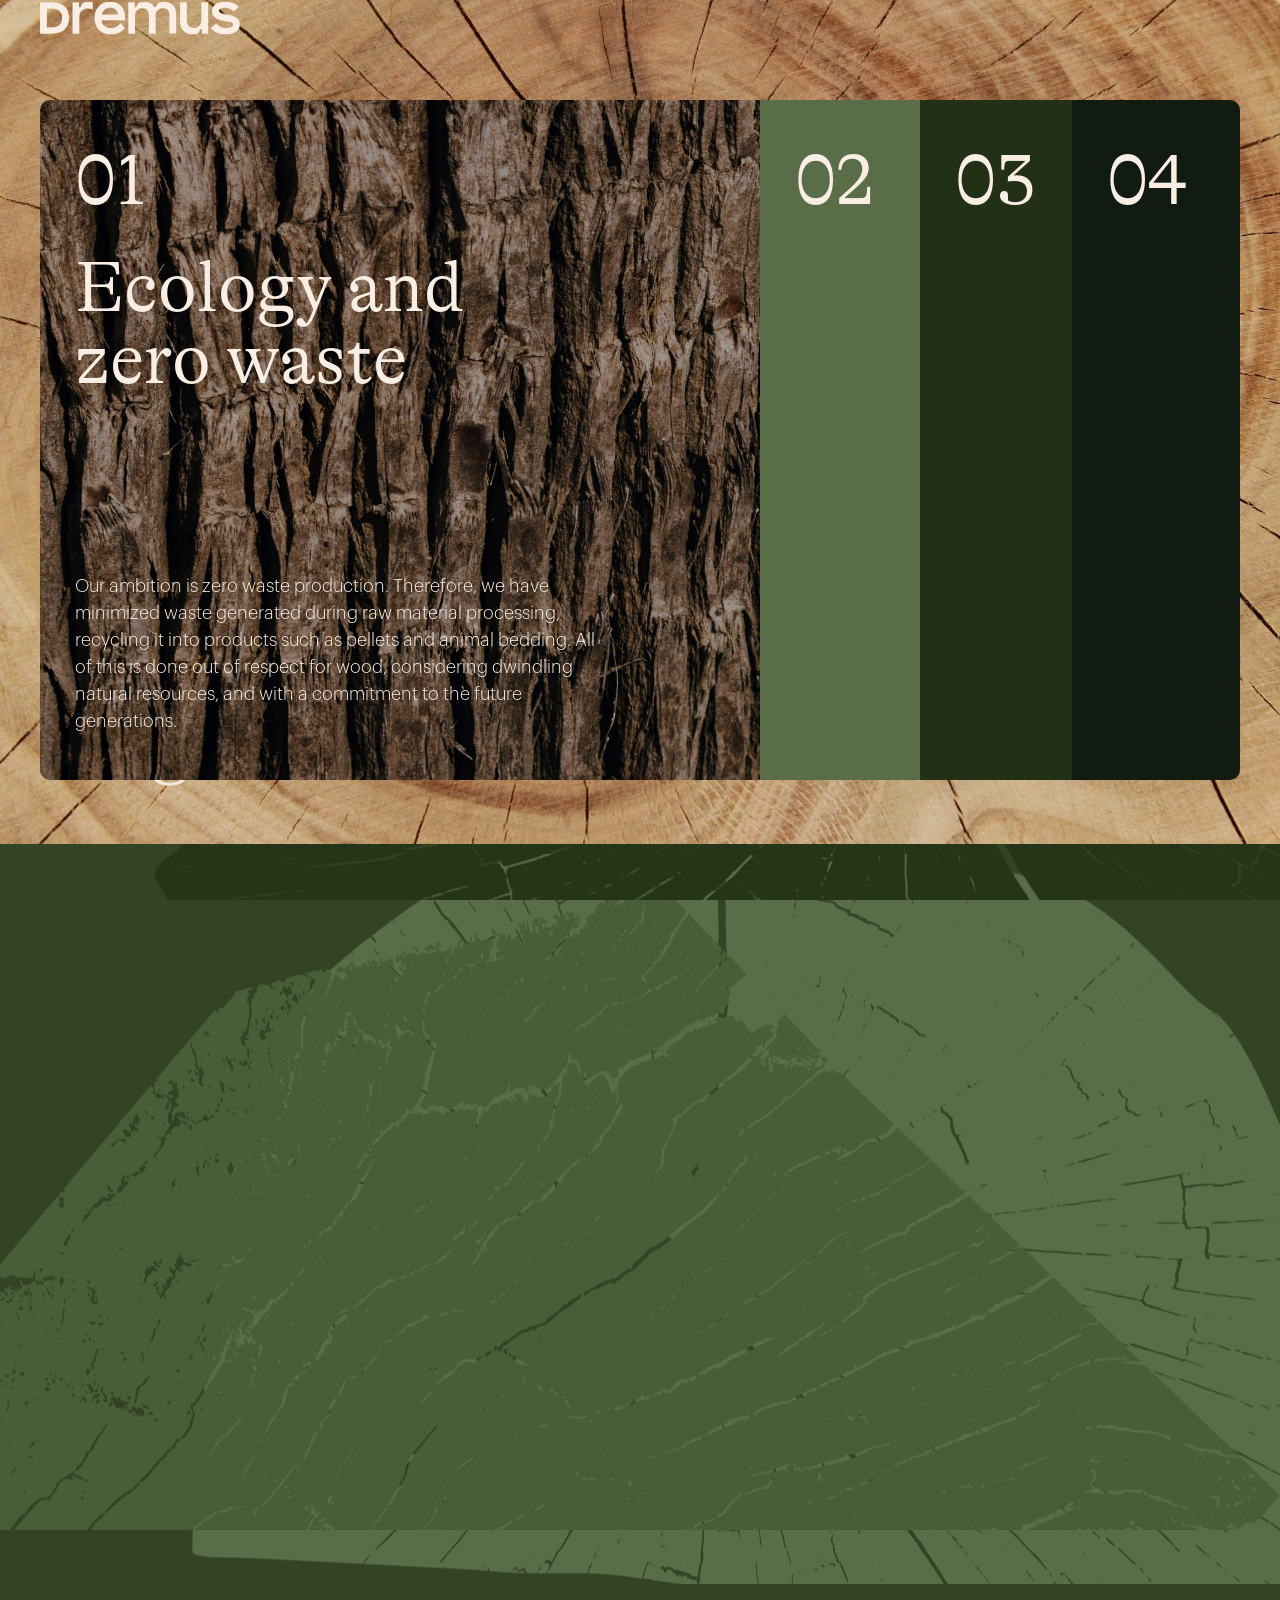
==== index.html @ 4be2da38 "first commit" ====
<!DOCTYPE html>
<html lang="en">
    <head>
        <meta charset="utf-8">
        <link rel="icon" type="image/svg+xml" href="/favicon.png">
        <meta name="viewport" content="width=device-width">
        <meta name="generator" content="Astro v3.3.2">
        <title>Home EN | Tedscedarworks</title>
        <meta name="description" content="Production">
        <link rel="stylesheet" href="/_astro/_uri_.ca56562b.css"/>
        <style>
            .header[data-astro-cid-wd63eepi] {
                display: flex;
                justify-content: space-between;
                align-items: center
            }

            .header-logo[data-astro-cid-wd63eepi] {
                width: 200px;
                height: auto
            }

            @media screen and (max-width: 768px) {
                .header-logo[data-astro-cid-wd63eepi] {
                    width:176px
                }
            }

            .header[data-astro-cid-wd63eepi] .line-my[data-astro-cid-wd63eepi] {
                position: absolute;
                left: 0;
                bottom: 0
            }

            .hamburger[data-astro-cid-wd63eepi] {
                display: none;
                font-size: 2rem;
                color: #f8eee4;
                cursor: pointer
            }

            nav[data-astro-cid-wd63eepi] {
                display: flex;
                justify-content: flex-end;
                align-items: center
            }

            nav[data-astro-cid-wd63eepi] ul[data-astro-cid-wd63eepi] {
                display: flex;
                margin: 0;
                padding: 0;
                list-style: none
            }

            nav[data-astro-cid-wd63eepi] li[data-astro-cid-wd63eepi] {
                margin-left: 30px;
                color: #f8eee4;
                font-size: 18px
            }

            @media screen and (max-width: 992px) {
                nav[data-astro-cid-wd63eepi] li[data-astro-cid-wd63eepi] {
                    margin-left:20px;
                    font-size: 16px
                }
            }

            nav[data-astro-cid-wd63eepi] li[data-astro-cid-wd63eepi] span[data-astro-cid-wd63eepi] {
                display: none
            }

            nav[data-astro-cid-wd63eepi] li[data-astro-cid-wd63eepi] span[data-astro-cid-wd63eepi].dec {
                display: inline-block
            }

            nav[data-astro-cid-wd63eepi] li[data-astro-cid-wd63eepi] .dec[data-astro-cid-wd63eepi] {
                padding-left: 30px
            }

            @media screen and (max-width: 992px) {
                nav[data-astro-cid-wd63eepi] li[data-astro-cid-wd63eepi] .dec[data-astro-cid-wd63eepi] {
                    padding-left:20px
                }
            }

            nav[data-astro-cid-wd63eepi] a[data-astro-cid-wd63eepi] {
                text-decoration: none;
                color: #f8eee4;
                font-size: 18px;
                max-width: 100%;
                position: relative
            }

            nav[data-astro-cid-wd63eepi] a[data-astro-cid-wd63eepi]:after {
                position: absolute;
                bottom: 0;
                left: 0;
                width: 0;
                background-color: #f8eee4;
                height: 1px;
                content: "";
                transition: .3s ease
            }

            nav[data-astro-cid-wd63eepi] a[data-astro-cid-wd63eepi]:hover:after {
                width: 100%
            }

            @media screen and (max-width: 768px) {
                .hamburger[data-astro-cid-wd63eepi] {
                    display:block
                }

                nav[data-astro-cid-wd63eepi] {
                    display: none;
                    flex-direction: column;
                    justify-content: flex-start;
                    position: absolute;
                    inset: 60px 0 0;
                    background-color: #fff
                }

                nav[data-astro-cid-wd63eepi] ul[data-astro-cid-wd63eepi] {
                    flex-direction: column;
                    align-items: center
                }

                nav[data-astro-cid-wd63eepi] li[data-astro-cid-wd63eepi] {
                    margin: 10px 0
                }
            }
        </style>
        <link rel="stylesheet" href="/_astro/_uri_.66b3e510.css"/>
        <script type="module" src="/_astro/hoisted.75b9fe17.js"></script>
    </head>
    <body class="home">
        <div class="menu-mobile js-menu-mobile" data-astro-cid-wd63eepi>
            <img src="/images/background-menu.png" class="menu-mobile-background" data-astro-cid-wd63eepi>
            <div data-astro-cid-wd63eepi>
                <div class="menu-mobile-header" data-astro-cid-wd63eepi>
                    <div data-astro-cid-wd63eepi>
                        <svg class="js-click-close-menu" xmlns="http://www.w3.org/2000/svg" width="37" height="35" viewBox="0 0 37 35" fill="none" data-astro-cid-wd63eepi>
                            <line x1="2.70711" y1="1.29289" x2="35.7071" y2="34.2929" stroke="#F8EEE4" stroke-width="2" data-astro-cid-wd63eepi></line>
                            <line y1="-1" x2="46.669" y2="-1" transform="matrix(-0.707107 0.707107 0.707107 0.707107 35 2)" stroke="#F8EEE4" stroke-width="2" data-astro-cid-wd63eepi></line>
                        </svg>
                    </div>
                </div>
                <div class="menu-mobile-wrap" data-astro-cid-wd63eepi>
                    <ul class="menu-mobile-list" data-astro-cid-wd63eepi>
                        <li class="menu-mobile-item " data-astro-cid-wd63eepi>
                            <a class="menu-mobile-link" href="/about-us.html" data-astro-cid-wd63eepi>About us</a>
                        </li>
                        <li class="menu-mobile-item " data-astro-cid-wd63eepi>
                            <a class="menu-mobile-link" href="/projects.html" data-astro-cid-wd63eepi>Projects</a>
                        </li>
                        <li class="menu-mobile-item " data-astro-cid-wd63eepi>
                            <a class="menu-mobile-link" href="/offer.html" data-astro-cid-wd63eepi>Offer</a>
                        </li>
                        <!-- <li class="menu-mobile-item " data-astro-cid-wd63eepi>
                            <a class="menu-mobile-link" href="https://sklep.Tedscedarworks.pl" data-astro-cid-wd63eepi>Shop</a>
                        </li> -->
                        <li class="menu-mobile-item " data-astro-cid-wd63eepi>
                            <a class="menu-mobile-link" href="#footer" data-astro-cid-wd63eepi>Contact</a>
                        </li>
                        <!-- <li class="menu-mobile-item " data-astro-cid-wd63eepi>
                            <a class="menu-mobile-link" href="/" data-astro-cid-wd63eepi>PL</a>
                        </li> -->
                    </ul>
                </div>
            </div>
            <div class="menu-mobile-bottom" data-astro-cid-wd63eepi>
                <div class="line-my" data-astro-cid-wd63eepi></div>
                <a class="menu-mobile-contact" href="tel:+14196893716" data-astro-cid-wd63eepi>
                    <span class="text" data-astro-cid-wd63eepi>+1 419 689 3716</span>
                </a>
                <div class="line-my" data-astro-cid-wd63eepi></div>
                <a class="menu-mobile-contact" href="mailto:tedscedarworksllc.org" data-astro-cid-wd63eepi>
                    <span class="text" data-astro-cid-wd63eepi>teds@cedarworksllc.org</span>
                </a>
                <div class="line-my" data-astro-cid-wd63eepi></div>
            </div>
        </div>
        <header id="header" class="header" data-astro-cid-wd63eepi>
            <div data-astro-cid-wd63eepi>
                <a href="/index.html" class="site-name" data-astro-cid-wd63eepi>
                    <svg class="header-logo" data-delay="0.5" width="1826" height="299" viewBox="0 0 1826 299" fill="none" xmlns="http://www.w3.org/2000/svg" data-astro-cid-wd63eepi>
                        <path d="M0 0 C4.33925828 3.08668888 7.8401701 6.06169545 10 11 C12.37548646 9.84701999 14.66644355 8.61930072 16.9609375 7.30859375 C26.47524466 2.0942309 35.50720572 -0.56957563 46.5 1.6875 C52.42764207 3.91036578 56.3893659 6.78463963 60 12 C63.29161583 21.87484748 60.65834772 34.38357731 59.28936768 44.52005005 C57.53014437 57.69715585 56.16431964 70.69363364 57 84 C57.03867188 84.68626465 57.07734375 85.3725293 57.1171875 86.07958984 C58.04338169 100.42538437 61.55238835 114.9574409 66.2109375 128.52734375 C67.13183694 131.4131326 66.8452978 133.12598748 66 136 C62.3817309 137.39896639 60.17191312 136.87544861 56.7421875 135.41015625 C55.11152524 134.64497877 53.48938489 133.8614477 51.875 133.0625 C51.03275879 132.65588135 50.19051758 132.2492627 49.32275391 131.83032227 C43.35682037 128.87257174 38.06921808 125.56385981 32.8359375 121.43359375 C31.25686169 119.89742521 31.25686169 119.89742521 30 120 C29.34753438 135.03087459 31.67722332 149.18917812 36.46166992 163.4309082 C37.71733573 167.2982453 38.49643503 170.13014941 37 174 C25.32279037 185.81181724 3.16521422 188.90536048 -12.6875 189.1875 C-32.10756263 188.97935356 -48.38271443 183.62179035 -65 174 C-64.46947195 169.61502327 -63.68591635 165.75114323 -62.125 161.625 C-57.38714785 147.75601461 -56.46284929 133.53985187 -56 119 C-56.53625 119.40089844 -57.0725 119.80179687 -57.625 120.21484375 C-62.9814864 124.10005839 -68.49774078 127.55496483 -74.25 130.8125 C-75.25933594 131.38955688 -75.25933594 131.38955688 -76.2890625 131.97827148 C-81.46148434 134.86667553 -85.95526179 137 -92 137 C-92 138.65 -92 140.3 -92 142 C-92.33 142 -92.66 142 -93 142 C-93.76184014 131.31730824 -91.8776192 123.06054427 -88.62841797 113.01904297 C-81.09984513 88.83050475 -83.10920324 62.95713346 -86.5769043 38.23046875 C-89.56402821 16.66463159 -89.56402821 16.66463159 -84.59765625 8.9453125 C-80.31122334 3.72613502 -75.7777354 1.82256861 -69.125 1.0625 C-57.82432901 0.57920086 -47.64811066 3.62367032 -39 11 C-38.01 11.33 -37.02 11.66 -36 12 C-35.7525 10.9790625 -35.7525 10.9790625 -35.5 9.9375 C-32.69798761 4.45022573 -27.72099447 0.45517001 -22.0625 -1.9375 C-14.58451142 -4.28897688 -6.98012209 -3.52705816 0 0 Z M-30 16 C-31.82254186 20.80488308 -31.36440031 25.70182388 -30 30.5625 C-26.9888419 35.73792798 -23.35892799 38.92054027 -17.60546875 40.76953125 C-11.57499165 41.78569038 -7.45266198 40.34804352 -2.12890625 37.51953125 C1.19990498 35.14355406 2.71311324 32.86066029 4 29 C4.74556833 22.40704579 4.55454628 17.11264355 0.53515625 11.66015625 C-3.57274887 7.21776522 -7.40073098 5.75908212 -13.4375 5.375 C-21.10667951 5.64927602 -25.77307877 9.90275964 -30 16 Z M-77.828125 13.90625 C-81.88399266 21.15273355 -79.27690273 29.85518265 -78.0625 37.5625 C-74.43495647 62.46375735 -71.40747012 93.96311651 -81.1328125 117.7734375 C-82.24194637 120.22296768 -82.24194637 120.22296768 -82 124 C-75.8918116 122.34913827 -70.26641063 119.46632872 -65 116 C-63.84552368 115.29085449 -63.84552368 115.29085449 -62.66772461 114.56738281 C-58.60095622 111.64229731 -56.32672545 109.51776793 -55.25024414 104.51708984 C-55.03020668 100.31901356 -55.04480172 96.19806092 -55.1875 92 C-55.50943237 77.42463688 -55.31614663 61.49513482 -45 50 C-41.37128872 46.37128872 -37.51547054 43.46298393 -33 41 C-33.928125 39.515 -33.928125 39.515 -34.875 38 C-37.80593574 32.87605914 -39 27.94037232 -39 22 C-39.66 22 -40.32 22 -41 22 C-41.20882812 21.41605469 -41.41765625 20.83210938 -41.6328125 20.23046875 C-43.51185017 17.16495301 -45.75973609 16.06816829 -48.875 14.3125 C-49.92429688 13.71050781 -50.97359375 13.10851562 -52.0546875 12.48828125 C-60.12521831 8.41020136 -70.81088768 7.65326625 -77.828125 13.90625 Z M22 14 C21.16984375 14.45117188 20.3396875 14.90234375 19.484375 15.3671875 C14.31420189 18.71946103 12.4796681 21.44904077 11.1875 27.5 C10.90519531 29.17642578 10.90519531 29.17642578 10.6171875 30.88671875 C9.812951 34.94353198 8.29298392 37.60005833 6 41 C6.56847656 41.3403125 7.13695313 41.680625 7.72265625 42.03125 C18.43412267 48.75497517 24.34495489 56.82499051 27.56787109 69.17626953 C28.12424322 72.81186273 27.98000795 76.35161922 27.859375 80.01171875 C27.82799084 82.41070446 27.80809272 84.80963111 27.78857422 87.20874023 C27.76298993 88.85277349 27.71600126 90.49662161 27.64697266 92.1394043 C27.05249544 101.34502779 27.05249544 101.34502779 30.21029663 109.70458984 C33.67296543 113.23765678 37.69179012 115.6232843 42 118 C42.78552246 118.465271 43.57104492 118.93054199 44.38037109 119.40991211 C46.14465681 120.40240559 47.97670443 121.27200408 49.8125 122.125 C50.99457031 122.68445313 52.17664063 123.24390625 53.39453125 123.8203125 C54.25433594 124.20960938 55.11414063 124.59890625 56 125 C55.74605469 123.99324219 55.49210937 122.98648438 55.23046875 121.94921875 C54.08359289 117.31476718 53.02153092 112.66359186 52 108 C51.76047607 106.90969482 51.76047607 106.90969482 51.51611328 105.79736328 C46.84888392 83.61662178 48.36073132 61.0414704 51.57641602 38.78442383 C53.69827894 26.81344944 53.69827894 26.81344944 51.875 15.0625 C48.729864 11.6028504 45.96983205 10.23308258 41.29296875 9.6796875 C34.04680248 9.40063103 28.36237827 10.52772166 22 14 Z M-31.1640625 48.84765625 C-34.21348956 50.74673801 -34.21348956 50.74673801 -37 53 C-37 53.66 -37 54.32 -37 55 C-37.99 55.33 -38.98 55.66 -40 56 C-41.61825371 58.10840073 -41.61825371 58.10840073 -43.0625 60.6875 C-43.82240234 61.96173828 -43.82240234 61.96173828 -44.59765625 63.26171875 C-47.06990669 68.08914928 -48.2483625 72.35283697 -48.25537109 77.77636719 C-48.26233002 78.89323914 -48.26928894 80.01011108 -48.27645874 81.16082764 C-48.27546173 82.36072327 -48.27446472 83.5606189 -48.2734375 84.796875 C-48.29376915 87.39323314 -48.31462057 89.98958726 -48.3359375 92.5859375 C-48.36034246 96.63510453 -48.37490315 100.68415812 -48.38085938 104.73339844 C-48.42318717 121.8380615 -49.3925315 138.23561419 -52.47003174 155.07580566 C-53.36988845 160.04092543 -54.1796903 165.02122265 -55 170 C-33.55058349 180.34315847 -10.00350441 184.0163706 13.08642578 176.67675781 C18.24161696 174.8535644 23.15441033 172.52813374 28 170 C27.52764322 165.72500124 26.94258328 161.55062672 26.04711914 157.34326172 C22.65577078 140.99661252 22.43000876 124.88439292 22.43664551 108.27734375 C22.43891902 102.55069325 22.42438253 96.82444893 22.38105965 91.09795761 C22.37137648 89.12783691 22.38028641 87.15765226 22.38975525 85.18753052 C22.35002638 78.22448633 21.78125562 72.41528282 19 66 C18.64679688 65.15308594 18.29359375 64.30617188 17.9296875 63.43359375 C14.15576848 56.29110257 8.57713726 50.54758824 1.3125 46.875 C-2.73173228 45.80671223 -4.11976074 46.58222027 -8 48 C-12.97284911 48.40944117 -17.50861996 48.58485492 -22.1875 46.75 C-26.02792717 45.72588609 -27.80631168 46.93721182 -31.1640625 48.84765625 Z " fill="#DCDEE4" transform="translate(93,89)"/>
<path d="M0 0 C1.32 0.33 2.64 0.66 4 1 C4.36241765 5.89263823 4.15034516 9.03170173 2.01367188 13.46484375 C-0.57185917 19.70589939 -0.53286463 25.50817057 -0.46875 32.1875 C-0.47579956 33.44344971 -0.48284912 34.69939941 -0.4901123 35.9934082 C-0.51203828 39.99582783 -0.51006184 43.99757018 -0.5 48 C-0.44439528 71.69346519 -1.96389329 94.02090353 -8 117 C-7.39728271 117.14260254 -6.79456543 117.28520508 -6.17358398 117.43212891 C-3.35709609 118.16796524 -0.75765104 119.27561824 1.9375 120.375 C22.40707408 128.1783183 44.9053227 128.89648124 65.41796875 120.62109375 C67.2946658 119.76893248 69.15766162 118.88497152 70.99609375 117.953125 C73 117 73 117 75 117 C74.85377197 116.27409668 74.70754395 115.54819336 74.55688477 114.80029297 C73.89106665 111.49206696 73.22676938 108.18353732 72.5625 104.875 C72.33240234 103.73289062 72.10230469 102.59078125 71.86523438 101.4140625 C71.53168945 99.75117188 71.53168945 99.75117188 71.19140625 98.0546875 C70.88505249 96.53077393 70.88505249 96.53077393 70.57250977 94.97607422 C69.57348851 89.7828678 68.8722629 84.87035154 68.82641602 79.57080078 C68.81292618 78.31574738 68.79943634 77.06069397 68.78553772 75.76760864 C68.78047777 75.10430668 68.77541782 74.44100471 68.77020454 73.75760269 C68.75365035 71.66293224 68.73040836 69.56843093 68.70530701 67.47384644 C68.63492614 61.52187684 68.57454131 55.56983964 68.52319336 49.61767578 C68.49122993 45.9666747 68.44991729 42.31587325 68.40299797 38.66503525 C68.38708829 37.28172293 68.37471648 35.89836486 68.36609077 34.51498795 C68.32065818 27.33322219 68.06932449 20.89021913 66 14 C65.875 11 65.875 11 66 9 C68.3125 8.3125 68.3125 8.3125 71 8 C73.90315405 9.61286336 74.12661704 11.42197113 75.08251953 14.60766602 C76.11616492 18.92924816 76.15273889 22.92244982 75.9921875 27.33984375 C75.97351612 28.91337826 75.95798735 30.48695264 75.9453125 32.06054688 C75.9188043 34.50298288 75.8749425 36.93893786 75.77734375 39.37963867 C75.21422445 49.41816864 75.21422445 49.41816864 79.57128906 58.02783203 C82.6213301 60.33803014 85.62179569 62.21215446 89 64 C91.89013672 65.59741211 91.89013672 65.59741211 94 67 C94 67.66 94 68.32 94 69 C94.99 69.33 95.98 69.66 97 70 C100 73.44444444 100 73.44444444 100 76 C97.26819664 76.91060112 95.824589 77.28683434 93 77 C89.08265353 75.01617975 85.5878319 72.51889083 82 70 C80.34185706 68.98592911 78.67778493 67.98123162 77 67 C76.34753438 82.03087459 78.67722332 96.18917812 83.46166992 110.4309082 C84.71733573 114.2982453 85.49643503 117.13014941 84 121 C72.32279037 132.81181724 50.16521422 135.90536048 34.3125 136.1875 C14.89243737 135.97935356 -1.38271443 130.62179035 -18 121 C-17.46947195 116.61502327 -16.68591635 112.75114323 -15.125 108.625 C-10.38714785 94.75601461 -9.46284929 80.53985187 -9 66 C-9.90878906 66.65355469 -9.90878906 66.65355469 -10.8359375 67.3203125 C-27.26839827 79 -27.26839827 79 -31 79 C-31 78.34 -31 77.68 -31 77 C-31.45375 77.495 -31.9075 77.99 -32.375 78.5 C-34 80 -34 80 -36 80 C-38.125 75.375 -38.125 75.375 -37 72 C-36.236875 71.896875 -35.47375 71.79375 -34.6875 71.6875 C-32.01363325 71.25090244 -32.01363325 71.25090244 -30.65625 69.62890625 C-27.93341125 66.95102003 -24.47580925 65.58023121 -21.08203125 63.890625 C-20.06496094 63.26671875 -19.04789063 62.6428125 -18 62 C-16.95030029 61.40433228 -16.95030029 61.40433228 -15.87939453 60.79663086 C-12.03173488 58.16179255 -10.24729097 56.26135601 -9.33325195 51.59912109 C-9.12793177 47.4005966 -9.13292239 43.26183964 -9.25 39.0625 C-9.4135166 30.21140697 -9.32828318 21.83199114 -7.234375 13.18359375 C-7.00031952 12.18816307 -7.00031952 12.18816307 -6.76153564 11.17262268 C-5.65707662 7.05447578 -4.19206325 4.78231516 -1 2 C-0.67 1.34 -0.34 0.68 0 0 Z " fill="#F0F1F5" transform="translate(46,142)"/>
<path d="M0 0 C6.15234375 -0.09765625 6.15234375 -0.09765625 8 0 C9.71082018 1.71082018 9.33158011 4.01319167 9.5 6.35546875 C9.62375 8.00192383 9.62375 8.00192383 9.75 9.68164062 C9.87375 11.41704102 9.87375 11.41704102 10 13.1875 C10.16422446 15.45200135 10.3308176 17.71633241 10.5 19.98046875 C10.5721875 20.99004639 10.644375 21.99962402 10.71875 23.03979492 C11.00573249 26.0603355 11.46653605 29.01399113 12 32 C12.14622803 31.06615479 12.29245605 30.13230957 12.44311523 29.17016602 C12.98591648 25.71634819 13.53235392 22.26314723 14.08129883 18.81030273 C14.31844577 17.31379013 14.55412706 15.81704451 14.78833008 14.32006836 C15.12459368 12.172389 15.46606383 10.02559393 15.80859375 7.87890625 C16.11494751 5.93866577 16.11494751 5.93866577 16.42749023 3.95922852 C17 1 17 1 18 0 C19.99958364 -0.04080783 22.00045254 -0.04254356 24 0 C24.47952665 2.70827004 24.95863231 5.41661344 25.4375 8.125 C25.57220703 8.88554687 25.70691406 9.64609375 25.84570312 10.4296875 C26.11112644 11.93159502 26.37538161 13.43370947 26.63842773 14.93603516 C26.94335484 16.67665215 27.25245228 18.41653782 27.5625 20.15625 C28.0349636 23.22726339 28.32158668 26.277543 28.5625 29.375 C28.68818359 30.96441406 28.68818359 30.96441406 28.81640625 32.5859375 C28.87699219 33.38257813 28.93757812 34.17921875 29 35 C29.66 35 30.32 35 31 35 C30.97679687 34.31679687 30.95359375 33.63359375 30.9296875 32.9296875 C30.73185226 21.87917617 31.89672015 10.98354498 33 0 C35.97 0 38.94 0 42 0 C42.30336106 9.84238101 41.37276662 19.28689206 40 29 C39.68563145 31.33308232 39.37312248 33.66641598 39.0625 36 C38.90007813 37.19882813 38.73765625 38.39765625 38.5703125 39.6328125 C38.10068193 43.16614215 37.66903961 46.7034458 37.2421875 50.2421875 C37.1093335 51.3353125 36.97647949 52.4284375 36.83959961 53.5546875 C36.57379323 55.7495671 36.31152376 57.94487823 36.05297852 60.140625 C35.93108154 61.14351562 35.80918457 62.14640625 35.68359375 63.1796875 C35.57587646 64.08444824 35.46815918 64.98920898 35.35717773 65.92138672 C35 68 35 68 34 69 C31.66702567 69.04092937 29.33294775 69.04241723 27 69 C25.83111289 66.66222578 25.63536212 64.79133176 25.31640625 62.1953125 C25.13331909 60.73847046 25.13331909 60.73847046 24.9465332 59.25219727 C24.75643677 57.70423462 24.75643677 57.70423462 24.5625 56.125 C23.54352226 48.04761535 22.46428269 40.01048768 21 32 C19.06289439 41.83664978 17.38602668 51.6793229 16.00268555 61.61035156 C15.10475526 67.89524474 15.10475526 67.89524474 14 69 C11.66702567 69.04092937 9.33294775 69.04241723 7 69 C5.4458038 61.91148179 4.43388389 54.87380571 3.7109375 47.65625 C3.60278717 46.60651001 3.49463684 45.55677002 3.38320923 44.47521973 C3.15738181 42.27034418 2.93397572 40.0652194 2.71289062 37.85986328 C2.37586899 34.50864088 2.02829147 31.15862885 1.6796875 27.80859375 C1.4603021 25.65371043 1.24153151 23.49876441 1.0234375 21.34375 C0.92034271 20.35491821 0.81724792 19.36608643 0.71102905 18.34729004 C0.10469165 12.20945237 -0.12404545 6.16671083 0 0 Z " fill="#ECEDF0" transform="translate(532,184)"/>
<path d="M0 0 C29.60817308 0 29.60817308 0 35.67578125 5.3828125 C38.87646758 9.29161527 39.70487404 14.19235352 40.5 19.0625 C39.66073773 23.99316582 37.18042261 28.17191734 33.33203125 31.3984375 C31.93258041 32.33583688 30.47080822 33.17908379 29 34 C29.598125 34.66 30.19625 35.32 30.8125 36 C35.18111055 41.99123733 36.68849808 49.17336052 38.25 56.3125 C38.435625 57.10978516 38.62125 57.90707031 38.8125 58.72851562 C38.98265625 59.49486328 39.1528125 60.26121094 39.328125 61.05078125 C39.4818457 61.73825439 39.63556641 62.42572754 39.79394531 63.1340332 C40 65 40 65 39 68 C36.03 68 33.06 68 30 68 C28.24401436 63.13113074 26.85590925 58.55534704 26.0625 53.4375 C24.86558617 46.12189532 24.86558617 46.12189532 21 40 C18.31388931 39.15248203 18.31388931 39.15248203 15.33984375 38.78515625 C14.34202881 38.63054932 13.34421387 38.47594238 12.31616211 38.31665039 C11.55182861 38.21215576 10.78749512 38.10766113 10 38 C10.00523682 38.87325928 10.01047363 39.74651855 10.01586914 40.64624023 C10.03287751 43.87589273 10.04543369 47.10552245 10.05493164 50.33520508 C10.0599708 51.73495228 10.06680216 53.1346942 10.07543945 54.53442383 C10.0875232 56.54245777 10.09269807 58.55052957 10.09765625 60.55859375 C10.10289307 61.76829834 10.10812988 62.97800293 10.11352539 64.22436523 C10 67 10 67 9 68 C7.48071962 68.07179964 5.95832518 68.08392007 4.4375 68.0625 C3.19806641 68.04896484 3.19806641 68.04896484 1.93359375 68.03515625 C0.97646484 68.01775391 0.97646484 68.01775391 0 68 C-0.33 67.01 -0.66 66.02 -1 65 C-1.66 65 -2.32 65 -3 65 C-2.67 64.01 -2.34 63.02 -2 62 C-1.67 62 -1.34 62 -1 62 C-0.67 41.54 -0.34 21.08 0 0 Z M10 9 C10 15.27 10 21.54 10 28 C12.8153125 28.0928125 12.8153125 28.0928125 15.6875 28.1875 C17.27111328 28.23970703 17.27111328 28.23970703 18.88671875 28.29296875 C23.34076628 27.87383002 25.88501354 26.11498646 29 23 C29.45993557 18.32398837 29.67058528 16.08681063 27.1875 12.0625 C22.42020866 7.5676253 16.16346053 8.93372623 10 9 Z " fill="#FAFBFB" transform="translate(489,185)"/>
<path d="M0 0 C1.13759766 -0.01224609 2.27519531 -0.02449219 3.44726562 -0.03710938 C4.55134766 -0.03904297 5.65542969 -0.04097656 6.79296875 -0.04296875 C7.80254639 -0.04707764 8.81212402 -0.05118652 9.85229492 -0.05541992 C14.95752023 0.36352434 19.60847923 1.91203438 23.47265625 5.38671875 C26.49824884 9.45318575 27.51046672 14.20086885 27.8125 19.1875 C26.9495586 22.81374009 25.61866236 25.93496858 23.8125 29.1875 C23.1525 29.1875 22.4925 29.1875 21.8125 29.1875 C21.8125 29.8475 21.8125 30.5075 21.8125 31.1875 C19.3125 32.8125 19.3125 32.8125 16.8125 34.1875 C17.555 35.0125 18.2975 35.8375 19.0625 36.6875 C23.32582668 42.61750964 24.31508762 50.16993556 25.8125 57.1875 C26.05226563 58.25226563 26.29203125 59.31703125 26.5390625 60.4140625 C27.59320133 65.29121147 27.59320133 65.29121147 27.8125 67.1875 C26.8125 68.1875 26.8125 68.1875 24.52734375 68.28515625 C23.61082031 68.27355469 22.69429687 68.26195312 21.75 68.25 C20.37134766 68.23646484 20.37134766 68.23646484 18.96484375 68.22265625 C17.89943359 68.20525391 17.89943359 68.20525391 16.8125 68.1875 C16.68198242 67.55247559 16.55146484 66.91745117 16.41699219 66.26318359 C15.8123084 63.3599601 15.18760775 60.4613915 14.5625 57.5625 C14.35753906 56.56347656 14.15257812 55.56445312 13.94140625 54.53515625 C12.71414092 48.91948764 11.51189947 44.64157696 7.8125 40.1875 C5.52544169 39.04397084 4.21985238 39.08415561 1.6875 39.125 C0.40875 39.145625 -0.87 39.16625 -2.1875 39.1875 C-2.21255615 40.03046631 -2.2376123 40.87343262 -2.26342773 41.74194336 C-2.35838155 44.85991674 -2.45762448 47.97771503 -2.55981445 51.09545898 C-2.60321223 52.44664147 -2.6448837 53.79788053 -2.68481445 55.14916992 C-2.74239952 57.08786701 -2.80664298 59.02636276 -2.87109375 60.96484375 C-2.92608032 62.71655884 -2.92608032 62.71655884 -2.98217773 64.50366211 C-3.1875 67.1875 -3.1875 67.1875 -4.1875 68.1875 C-6.85808851 68.32865161 -9.51182238 68.22997107 -12.1875 68.1875 C-13.57976892 65.40296217 -13.3147341 63.12490664 -13.31689453 60.00952148 C-13.32004669 58.71155136 -13.32319885 57.41358124 -13.32644653 56.07627869 C-13.32465689 54.6537167 -13.32260597 53.23115502 -13.3203125 51.80859375 C-13.32098578 50.35653161 -13.32195601 48.90446959 -13.32321167 47.45240784 C-13.32468704 44.40844653 -13.32253893 41.36451454 -13.31787109 38.32055664 C-13.31216882 34.4106307 -13.31545696 30.50077331 -13.32144356 26.59084988 C-13.32504919 23.5926715 -13.32391067 20.5945095 -13.32131577 17.59633064 C-13.32064676 16.15416519 -13.32147399 14.71199826 -13.32379532 13.26983452 C-13.32632238 11.25858461 -13.32179079 9.24732952 -13.31689453 7.23608398 C-13.31609894 6.08961899 -13.31530334 4.94315399 -13.31448364 3.76194763 C-13.01322536 -2.34571841 -4.71124759 0.00262465 0 0 Z M-3.1875 9.1875 C-3.1875 15.4575 -3.1875 21.7275 -3.1875 28.1875 C5.53624051 28.99962947 5.53624051 28.99962947 13.5625 26.3125 C16.41757676 23.61603862 16.74264358 22.80456507 17.1875 18.875 C17.13166639 15.06864405 17.13166639 15.06864405 14.5625 12.3125 C10.41412224 9.10693536 7.22503384 9.06354126 2.0625 9.125 C-0.53625 9.1559375 -0.53625 9.1559375 -3.1875 9.1875 Z " fill="#EBECEF" transform="translate(634.1875,184.8125)"/>
<path d="M0 0 C14.87861578 0.01181051 14.87861578 0.01181051 20.5625 4.3125 C29.27805146 13.34668452 30.01148018 25.12917868 29.91625977 37.02954102 C29.65906196 46.71610448 27.56433094 54.55312355 21.5625 62.3125 C17.34137219 66.26980732 12.75319372 67.5716139 7.04296875 67.5078125 C6.02138672 67.50136719 4.99980469 67.49492187 3.94726562 67.48828125 C2.36461914 67.46314453 2.36461914 67.46314453 0.75 67.4375 C-0.32443359 67.42847656 -1.39886719 67.41945313 -2.50585938 67.41015625 C-5.14996854 67.38665306 -7.79361872 67.35379575 -10.4375 67.3125 C-11.74114472 60.4693099 -11.48415228 53.70014206 -11.3515625 46.7578125 C-11.33032318 45.46052216 -11.30908386 44.16323181 -11.28720093 42.82662964 C-11.24193373 40.09495504 -11.19272718 37.36338848 -11.140625 34.63183594 C-11.07400692 31.124614 -11.01688642 27.61731234 -10.96259499 24.10988045 C-10.90961365 20.76326781 -10.84905292 17.41680697 -10.7890625 14.0703125 C-10.76921295 12.80688019 -10.7493634 11.54344788 -10.72891235 10.24172974 C-10.70573944 9.08317474 -10.68256653 7.92461975 -10.65869141 6.73095703 C-10.64013092 5.70616241 -10.62157043 4.6813678 -10.60244751 3.6255188 C-10.2253522 -1.66239697 -4.18809008 0.02943063 0 0 Z M-0.4375 9.3125 C-0.4375 25.4825 -0.4375 41.6525 -0.4375 58.3125 C9.2621214 58.72261961 9.2621214 58.72261961 16.25 53.75 C21.85851118 46.39544288 21.20933201 36.08951285 20.5625 27.3125 C19.52847051 21.621564 18.04158623 16.20223278 13.5625 12.3125 C8.73557633 10.08468907 4.91847316 9.3125 -0.4375 9.3125 Z " fill="#E7E8ED" transform="translate(410.4375,184.6875)"/>
<path d="M0 0 C7.27868279 6.75877688 10.16911489 13.9460802 10.77734375 23.94091797 C11.79908719 52.63658235 11.79908719 52.63658235 4.2578125 61.81640625 C0.21083522 65.83433824 -3.27597682 67.57627047 -9 67.8125 C-14.75036771 67.7284303 -18.96109381 66.13832114 -23.375 62.4375 C-31.4750053 52.29528373 -30.16009039 35.63156424 -29.375 23.4375 C-28.24304004 14.61174968 -25.97862532 6.63492309 -19.25 0.5 C-13.42540838 -2.80060192 -5.97188382 -2.76476103 0 0 Z M-15.375 9.4375 C-19.43971409 16.98625474 -19.55661381 24.45411086 -19.5625 32.8125 C-19.57474609 33.72 -19.58699219 34.6275 -19.59960938 35.5625 C-19.61648573 43.37062757 -18.69864261 50.71183373 -14.375 57.4375 C-12.09683194 59.16587928 -12.09683194 59.16587928 -9.375 59.4375 C-5.68803106 57.85737045 -3.34944255 55.91627973 -1.375 52.4375 C0.6522848 45.89354391 0.95973087 39.8248783 0.9375 33 C0.95361328 32.01451172 0.96972656 31.02902344 0.98632812 30.01367188 C0.99121806 22.63476162 -0.17628677 16.43516042 -3.75 9.9375 C-7.38158095 6.58527143 -11.35631157 6.89938099 -15.375 9.4375 Z " fill="#E5E6EB" transform="translate(606.375,185.5625)"/>
<path d="M0 0 C13.2 0 26.4 0 40 0 C40 2.97 40 5.94 40 9 C36.35153995 9.91211501 33.64298469 10.11589698 29.921875 10.09765625 C28.76171875 10.09443359 27.6015625 10.09121094 26.40625 10.08789062 C25.1996875 10.07951172 23.993125 10.07113281 22.75 10.0625 C21.52796875 10.05798828 20.3059375 10.05347656 19.046875 10.04882812 C16.03122908 10.03704826 13.01560835 10.01911301 10 10 C10 15.94 10 21.88 10 28 C11.79308594 27.98839844 13.58617187 27.97679687 15.43359375 27.96484375 C17.76822813 27.95546771 20.10286363 27.94636731 22.4375 27.9375 C23.62150391 27.92912109 24.80550781 27.92074219 26.02539062 27.91210938 C27.15009766 27.90888672 28.27480469 27.90566406 29.43359375 27.90234375 C30.47572021 27.89710693 31.51784668 27.89187012 32.59155273 27.88647461 C35 28 35 28 36 29 C36.14115161 31.67058851 36.04247107 34.32432238 36 37 C30.51745882 38.15661583 25.19542215 38.11375042 19.625 38.0625 C14.860625 38.0315625 14.860625 38.0315625 10 38 C10 44.6 10 51.2 10 58 C19.9 58 29.8 58 40 58 C40.495 61.96 40.495 61.96 41 66 C40 67 40 67 36.21459961 67.11352539 C34.52717272 67.11327425 32.8397407 67.10771112 31.15234375 67.09765625 C29.97436218 67.09614563 29.97436218 67.09614563 28.77258301 67.09460449 C25.82754057 67.08935638 22.88251888 67.07539523 19.9375 67.0625 C13.358125 67.041875 6.77875 67.02125 0 67 C0 44.89 0 22.78 0 0 Z " fill="#E7E8EC" transform="translate(356,185)"/>
<path d="M0 0 C2.64 0 5.28 0 8 0 C8.33 8.91 8.66 17.82 9 27 C13.51818347 20.24278361 13.51818347 20.24278361 17.95703125 13.4375 C18.42947266 12.70402344 18.90191406 11.97054687 19.38867188 11.21484375 C20.35781676 9.70728503 21.32655092 8.19946221 22.29492188 6.69140625 C22.76091797 5.96824219 23.22691406 5.24507812 23.70703125 4.5 C24.1244458 3.8503125 24.54186035 3.200625 24.97192383 2.53125 C26 1 26 1 27 0 C28.68608966 -0.07205511 30.37500659 -0.08386068 32.0625 -0.0625 C32.98160156 -0.05347656 33.90070312 -0.04445312 34.84765625 -0.03515625 C35.55792969 -0.02355469 36.26820313 -0.01195312 37 0 C36.50463907 5.06045185 34.01325194 8.38280874 31.1875 12.4375 C30.74857422 13.08009766 30.30964844 13.72269531 29.85742188 14.38476562 C29.42365234 15.01962891 28.98988281 15.65449219 28.54296875 16.30859375 C28.11806152 16.93233887 27.6931543 17.55608398 27.25537109 18.19873047 C26.08233396 19.8818631 24.84972239 21.52303533 23.61328125 23.16015625 C21.74661126 25.80226948 21.74661126 25.80226948 22.25366211 28.35668945 C23.03753286 31.1329304 24.06203993 33.54143001 25.328125 36.1328125 C25.79863281 37.10476562 26.26914062 38.07671875 26.75390625 39.078125 C27.24761719 40.08359375 27.74132812 41.0890625 28.25 42.125 C30.17522951 46.07924498 32.09336423 50.03675369 34 54 C34.48662109 55.00772461 34.97324219 56.01544922 35.47460938 57.05371094 C35.93158203 58.0234082 36.38855469 58.99310547 36.859375 59.9921875 C37.27155273 60.85956543 37.68373047 61.72694336 38.10839844 62.62060547 C39 65 39 65 39 69 C35.7 69 32.4 69 29 69 C25.89922774 63.79042512 23.34434022 58.49781103 20.9375 52.9375 C18.73946667 47.89249017 16.51562276 42.89801939 14 38 C10.33552069 42.49194238 8.89662052 44.66315722 8.68359375 50.4453125 C8.64169922 51.52167969 8.59980469 52.59804687 8.55664062 53.70703125 C8.49766602 55.39892578 8.49766602 55.39892578 8.4375 57.125 C8.39431641 58.26066406 8.35113281 59.39632812 8.30664062 60.56640625 C8.2003396 63.37747768 8.09830595 66.18863945 8 69 C1.84765625 69.09765625 1.84765625 69.09765625 0 69 C-1.83683222 67.16316778 -1.12774193 64.21344528 -1.12939453 61.75195312 C-1.13114685 61.09992416 -1.13289917 60.4478952 -1.13470459 59.77610779 C-1.13912204 57.61112847 -1.13618551 55.44623021 -1.1328125 53.28125 C-1.13348557 51.78291813 -1.13445562 50.28458637 -1.13571167 48.78625488 C-1.1371885 45.64216067 -1.13503458 42.49809483 -1.13037109 39.35400391 C-1.1246738 35.31513461 -1.12795289 31.27633176 -1.13394356 27.2374649 C-1.13754958 24.1423492 -1.13641039 21.04724935 -1.13381577 17.95213318 C-1.13314661 16.46251925 -1.13397452 14.9729039 -1.13629532 13.48329163 C-1.13882253 11.40483765 -1.13498033 9.32649269 -1.12939453 7.24804688 C-1.12859894 6.06303589 -1.12780334 4.8780249 -1.12698364 3.65710449 C-1 1 -1 1 0 0 Z " fill="#F2F3F6" transform="translate(667,184)"/>
<path d="M0 0 C3.83292441 -0.14648406 7.66511953 -0.23446464 11.5 -0.3125 C12.57765625 -0.35439453 13.6553125 -0.39628906 14.765625 -0.43945312 C21.82339241 -0.54704104 26.59718972 0.26828532 32 5 C33.8046875 7.24609375 33.8046875 7.24609375 34.875 9.4375 C35.24367188 10.15808594 35.61234375 10.87867187 35.9921875 11.62109375 C41.2064057 23.92907392 41.22802915 38.03150469 37.11328125 50.73828125 C36.18774929 52.91492755 35.16764103 54.94477945 34 57 C33.401875 58.11375 32.80375 59.2275 32.1875 60.375 C27.90122891 65.5185253 22.36543136 66.26628984 16 67 C13.37616744 67.08867824 10.75032552 67.13019866 8.125 67.125 C6.14886719 67.12886719 6.14886719 67.12886719 4.1328125 67.1328125 C1 67 1 67 0 66 C-0.09413687 63.94443339 -0.11742998 61.88559819 -0.11352539 59.82788086 C-0.11367142 59.18399918 -0.11381744 58.54011749 -0.1139679 57.87672424 C-0.11326885 55.73939697 -0.10547691 53.60215587 -0.09765625 51.46484375 C-0.09579204 49.98653715 -0.09436815 48.50822993 -0.09336853 47.02992249 C-0.08954359 43.13201198 -0.07971352 39.23413851 -0.06866455 35.33624268 C-0.05844992 31.36153667 -0.0538708 27.38682471 -0.04882812 23.41210938 C-0.03809122 15.608056 -0.02101509 7.80403318 0 0 Z M9 9 C9 24.84 9 40.68 9 57 C17.86134635 57.57869953 17.86134635 57.57869953 24.5625 53.47265625 C30.52277398 46.46646881 31.33631701 38.8254384 30.8125 29.875 C30.05376882 23.15107192 28.93646931 17.39510677 24.625 12.0625 C19.55217223 8.07670675 15.17922636 6.94025788 9 9 Z " fill="#E2E3E9" transform="translate(401,83)"/>
<path d="M0 0 C4.11331601 3.7798039 5.68495907 8.68006169 7 14 C7 14.99 7 15.98 7 17 C3.37 17 -0.26 17 -4 17 C-4.9765625 14.68880208 -5.953125 12.37760417 -6.9296875 10.06640625 C-7.8244937 7.84253285 -7.8244937 7.84253285 -10 7 C-14.32816129 6.71772861 -15.98936074 6.99468037 -20 9 C-20 12.63 -20 16.26 -20 20 C-17.60926011 21.19536994 -15.20961329 22.37353233 -12.79296875 23.515625 C2.50518118 30.81514263 2.50518118 30.81514263 6.9375 38.25 C8.68863054 44.43046072 8.72550982 49.67073162 6.8125 55.8125 C3.40352692 61.80759059 -0.39851705 64.94380039 -7 67 C-13.83733435 67.91611343 -19.33015557 67.025458 -25 63 C-29.55733981 58.44266019 -32.17605387 53.04100829 -32.1875 46.5625 C-32.125625 45.386875 -32.06375 44.21125 -32 43 C-30.54176788 42.9729957 -29.08339325 42.95360213 -27.625 42.9375 C-26.40683594 42.92009766 -26.40683594 42.92009766 -25.1640625 42.90234375 C-23 43 -23 43 -21 44 C-20.15307099 46.22596002 -19.53153701 48.48363587 -18.87890625 50.7734375 C-17.91685247 53.2106404 -17.06844299 54.40734898 -15 56 C-10.66546502 56.64215333 -8.71329152 56.48564529 -5.0625 54 C-2.77825061 50.67745544 -2.41465578 48.9669269 -2.3359375 45.0625 C-3.56213767 41.25406654 -6.39305362 38.91640077 -9.81347656 36.96582031 C-11.83827339 35.97808999 -13.8817358 35.04641015 -15.9375 34.125 C-23.19287911 30.68699356 -27.12342728 27.62753003 -31.4375 20.6875 C-32.63679691 14.95752588 -31.90525426 9.71686153 -29.1875 4.5625 C-21.74784046 -4.15252975 -9.90056388 -5.44641265 0 0 Z " fill="#DFE0E6" transform="translate(521,84)"/>
<path d="M0 0 C13.2 0 26.4 0 40 0 C40 2.97 40 5.94 40 9 C25.15 8.505 25.15 8.505 10 8 C10.33 14.27 10.66 20.54 11 27 C13.58134766 26.98259766 13.58134766 26.98259766 16.21484375 26.96484375 C18.45572809 26.95546766 20.69661359 26.94636727 22.9375 26.9375 C24.07380859 26.92912109 25.21011719 26.92074219 26.38085938 26.91210938 C27.46044922 26.90888672 28.54003906 26.90566406 29.65234375 26.90234375 C31.15269165 26.89448853 31.15269165 26.89448853 32.68334961 26.88647461 C35 27 35 27 36 28 C36 30.97 36 33.94 36 37 C27.42 37 18.84 37 10 37 C10 43.6 10 50.2 10 57 C19.9 56.67 29.8 56.34 40 56 C41.35015859 60.05047576 40.62084998 62.7920168 40 67 C34.62485095 67.04935509 29.24983315 67.08569802 23.87451172 67.10986328 C22.04506127 67.11993484 20.21562697 67.13359276 18.38623047 67.15087891 C15.76005066 67.17507677 13.13408325 67.18647132 10.5078125 67.1953125 C9.27649094 67.21079636 9.27649094 67.21079636 8.02029419 67.22659302 C6.01210858 67.22699184 4.00444618 67.1224954 2 67 C0 65 0 65 -0.24050903 62.2918396 C-0.23606781 61.14156281 -0.23162659 59.99128601 -0.22705078 58.80615234 C-0.22689972 57.50495453 -0.22674866 56.20375671 -0.22659302 54.86312866 C-0.21637893 53.43739673 -0.20594692 52.01166635 -0.1953125 50.5859375 C-0.19158295 49.13148187 -0.1887357 47.67702373 -0.18673706 46.2225647 C-0.179096 42.39201944 -0.15944357 38.56162554 -0.1373291 34.73114014 C-0.11328641 30.13648608 -0.10409193 25.54178146 -0.09242249 20.94708252 C-0.07301931 13.96461637 -0.03470035 6.9824824 0 0 Z " fill="#DDDEE7" transform="translate(356,83)"/>
<path d="M0 0 C6.22849838 4.55743784 8.08335525 8.3449336 9.3984375 15.80078125 C9.45257812 16.48527344 9.50671875 17.16976562 9.5625 17.875 C8.5625 18.875 8.5625 18.875 6.27734375 18.97265625 C5.36082031 18.96105469 4.44429687 18.94945312 3.5 18.9375 C2.58089844 18.92847656 1.66179688 18.91945312 0.71484375 18.91015625 C0.00457031 18.89855469 -0.70570313 18.88695312 -1.4375 18.875 C-1.60765625 18.32070312 -1.7778125 17.76640625 -1.953125 17.1953125 C-3.3479271 12.83158739 -3.3479271 12.83158739 -6.125 9.3125 C-9.83476893 8.61065182 -12.72677045 9.0969438 -16.4375 9.875 C-18.76499345 13.36624017 -18.94049316 14.76722251 -18.4375 18.875 C-15.23415313 22.94677338 -11.08154348 24.73666795 -6.5 26.875 C6.59823594 33.02192649 6.59823594 33.02192649 9.5625 39.875 C10.00246746 42.86516283 10.0271019 45.79433381 10 48.8125 C10.0299707 49.99102539 10.0299707 49.99102539 10.06054688 51.19335938 C10.05605842 56.55706671 9.11222278 59.62835917 5.5625 63.875 C-0.87732924 68.5438762 -7.71894226 68.44149965 -15.4375 67.875 C-20.01013576 66.77042014 -23.5390482 64.60158089 -26.4375 60.875 C-29.29549049 55.56730337 -29.74633027 51.7427752 -29.4375 45.875 C-24.4875 45.38 -24.4875 45.38 -19.4375 44.875 C-18.75390625 47.38151042 -18.0703125 49.88802083 -17.38671875 52.39453125 C-16.40017257 54.97254288 -15.59481119 56.18993603 -13.4375 57.875 C-10.10293932 58.83831753 -7.63553403 58.89785008 -4.1875 58.5 C-1.02167058 56.62928262 -0.81161458 56.0381844 0.125 52.625 C0.82576042 49.47429423 0.58157886 47.93031447 -0.484375 44.83984375 C-2.8466744 41.25387327 -5.52954062 39.60811411 -9.25 37.6875 C-9.85392578 37.35814453 -10.45785156 37.02878906 -11.08007812 36.68945312 C-13.92250824 35.15044091 -16.79452575 33.70563618 -19.71484375 32.3203125 C-24.44652794 29.80851458 -27.3436289 25.7946706 -29.4375 20.875 C-30.34370896 15.26914921 -29.481612 10.53375611 -26.7109375 5.6015625 C-20.74749214 -2.48384501 -8.82403057 -2.88786455 0 0 Z " fill="#E0E2E6" transform="translate(739.4375,185.125)"/>
<path d="M0 0 C1.98 0 3.96 0 6 0 C6 72.6 6 145.2 6 220 C3.69 220 1.38 220 -1 220 C-1.0233253 191.46321852 -1.04097736 162.92643847 -1.05181217 134.38964939 C-1.05697592 121.14054102 -1.0640201 107.89143856 -1.07543945 94.64233398 C-1.0853839 83.09899118 -1.09185286 71.55565265 -1.09408849 60.01230568 C-1.09539601 53.89607745 -1.09848442 47.77986147 -1.10573006 41.66363716 C-1.11248651 35.91409479 -1.11461773 30.16456977 -1.11310768 24.4150238 C-1.11338418 22.29815514 -1.11539151 20.18128594 -1.11920547 18.0644207 C-1.12413687 15.18770583 -1.12300035 12.31105765 -1.12025452 9.43434143 C-1.12316736 8.5851366 -1.1260802 7.73593176 -1.12908131 6.86099344 C-1.11412121 1.11412121 -1.11412121 1.11412121 0 0 Z " fill="#F5F5FB" transform="translate(233,58)"/>
<path d="M0 0 C1.37478516 0.01740234 1.37478516 0.01740234 2.77734375 0.03515625 C3.69644531 0.04417969 4.61554688 0.05320313 5.5625 0.0625 C6.27277344 0.07410156 6.98304688 0.08570313 7.71484375 0.09765625 C10.60502367 12.21714406 10.60502367 12.21714406 11.58984375 18.09765625 C12.5223344 23.42287146 13.76254702 28.65634825 15.02734375 33.91015625 C15.34735352 35.24203979 15.34735352 35.24203979 15.67382812 36.60083008 C16.12088979 38.46078464 16.56799369 40.32072906 17.01513672 42.18066406 C18.22201933 47.21200862 19.4156766 52.2460741 20.58984375 57.28515625 C20.81712158 58.23559814 21.04439941 59.18604004 21.27856445 60.1652832 C21.58346802 61.48338989 21.58346802 61.48338989 21.89453125 62.828125 C22.07741699 63.60567139 22.26030273 64.38321777 22.44873047 65.18432617 C22.71484375 67.09765625 22.71484375 67.09765625 21.71484375 69.09765625 C19.07484375 69.09765625 16.43484375 69.09765625 13.71484375 69.09765625 C11.2663363 62.72229723 10.19469624 56.91156166 9.71484375 50.09765625 C5.09484375 50.42765625 0.47484375 50.75765625 -4.28515625 51.09765625 C-4.68347656 52.79535156 -4.68347656 52.79535156 -5.08984375 54.52734375 C-5.44624065 56.00920457 -5.80303201 57.49097055 -6.16015625 58.97265625 C-6.33417969 59.71902344 -6.50820313 60.46539062 -6.6875 61.234375 C-8.05859375 66.87109375 -8.05859375 66.87109375 -10.28515625 69.09765625 C-12.9735501 69.36757531 -15.57657561 69.18502982 -18.28515625 69.09765625 C-19.56259316 65.26534552 -18.82637664 63.56053425 -17.78515625 59.66015625 C-17.40818292 58.21762317 -17.03194011 56.77489907 -16.65625 55.33203125 C-16.44081543 54.51412109 -16.22538086 53.69621094 -16.00341797 52.85351562 C-14.57755718 47.38270782 -13.21778834 41.8951307 -11.84765625 36.41015625 C-11.54714355 35.21229492 -11.24663086 34.01443359 -10.93701172 32.78027344 C-8.81063533 24.28164564 -6.75429356 15.76854588 -4.79516602 7.22973633 C-3.14292459 0.13431302 -3.14292459 0.13431302 0 0 Z M1.71484375 20.09765625 C1.04233851 22.67959602 0.37666474 25.26297696 -0.28515625 27.84765625 C-0.4759375 28.57726562 -0.66671875 29.306875 -0.86328125 30.05859375 C-1.75031589 33.54337271 -2.28515625 36.47889347 -2.28515625 40.09765625 C1.01484375 40.09765625 4.31484375 40.09765625 7.71484375 40.09765625 C7.29082587 37.51144793 6.85127235 34.92955406 6.40234375 32.34765625 C6.28439453 31.61804688 6.16644531 30.8884375 6.04492188 30.13671875 C5.32339325 26.0665573 4.63840192 23.20956691 1.71484375 20.09765625 Z " fill="#E3E4E9" transform="translate(462.28515625,183.90234375)"/>
<path d="M0 0 C1.11246094 -0.00515625 2.22492188 -0.0103125 3.37109375 -0.015625 C7.41272927 0.32076572 10.34376884 0.8517658 13.07421875 3.984375 C18.86706853 13.91497462 18.86706853 13.91497462 18.1875 19.125 C17.98125 19.82625 17.775 20.5275 17.5625 21.25 C14.2625 21.25 10.9625 21.25 7.5625 21.25 C7.170625 19.80625 6.77875 18.3625 6.375 16.875 C5.14460815 13.11705595 5.14460815 13.11705595 2.1875 10.5625 C-1.23411481 10.1551649 -2.54307652 10.32038435 -5.4375 12.25 C-12.58766613 22.50893402 -11.51227313 37.53610355 -9.6875 49.4375 C-8.80557272 53.5676524 -7.68870202 56.38129233 -4.4375 59.25 C-1.66777907 60.7271845 -0.49511056 60.26560286 2.5625 59.4375 C6.90811444 56.26882281 7.96575458 52.25626653 9.5625 47.25 C12.8625 47.25 16.1625 47.25 19.5625 47.25 C19.08428439 53.94501854 17.81740995 59.8076345 13.0703125 64.828125 C7.96446803 69.24810976 3.77420023 69.55100816 -2.71875 69.45703125 C-7.93198772 69.06004619 -11.06200956 66.87382199 -14.625 63.25 C-20.57723229 55.66473529 -20.96992993 45.78731137 -20.875 36.5 C-20.86742676 35.45593994 -20.85985352 34.41187988 -20.85205078 33.33618164 C-20.62721923 22.71412155 -19.75935511 11.48268151 -12 3.44921875 C-8.03107923 0.40307206 -5.00177 -0.02312957 0 0 Z " fill="#E5E6EB" transform="translate(332.4375,183.75)"/>
<path d="M0 0 C1.32 0.33 2.64 0.66 4 1 C4.36241765 5.89263823 4.15034516 9.03170173 2.01367188 13.46484375 C-0.57185917 19.70589939 -0.53286463 25.50817057 -0.46875 32.1875 C-0.47579956 33.44344971 -0.48284912 34.69939941 -0.4901123 35.9934082 C-0.51203828 39.99582783 -0.51006184 43.99757018 -0.5 48 C-0.40525423 88.3716696 -0.40525423 88.3716696 -5 105 C-5.66 105.66 -6.32 106.32 -7 107 C-8.65 106.34 -10.3 105.68 -12 105 C-12.17767152 100.38054052 -11.92530821 96.23162322 -11.0625 91.6875 C-9.5221191 83.19901799 -9.34196717 74.60317399 -9 66 C-9.90878906 66.65355469 -9.90878906 66.65355469 -10.8359375 67.3203125 C-27.26839827 79 -27.26839827 79 -31 79 C-31 78.34 -31 77.68 -31 77 C-31.45375 77.495 -31.9075 77.99 -32.375 78.5 C-34 80 -34 80 -36 80 C-38.125 75.375 -38.125 75.375 -37 72 C-36.236875 71.896875 -35.47375 71.79375 -34.6875 71.6875 C-32.01363325 71.25090244 -32.01363325 71.25090244 -30.65625 69.62890625 C-27.93341125 66.95102003 -24.47580925 65.58023121 -21.08203125 63.890625 C-20.06496094 63.26671875 -19.04789063 62.6428125 -18 62 C-16.95030029 61.40433228 -16.95030029 61.40433228 -15.87939453 60.79663086 C-12.03173488 58.16179255 -10.24729097 56.26135601 -9.33325195 51.59912109 C-9.12793177 47.4005966 -9.13292239 43.26183964 -9.25 39.0625 C-9.4135166 30.21140697 -9.32828318 21.83199114 -7.234375 13.18359375 C-7.00031952 12.18816307 -7.00031952 12.18816307 -6.76153564 11.17262268 C-5.65707662 7.05447578 -4.19206325 4.78231516 -1 2 C-0.67 1.34 -0.34 0.68 0 0 Z " fill="#F2F3F7" transform="translate(46,142)"/>
<path d="M0 0 C0.33 0 0.66 0 1 0 C0.96519531 0.84461792 0.96519531 0.84461792 0.9296875 1.70629883 C0.79022936 7.92401521 1.47061475 13.78303898 2.42382812 19.92041016 C6.99930939 49.83552705 8.04296226 81.12807057 -2 110 C-0.02 109.505 -0.02 109.505 2 109 C-0.05233685 111.2477975 -1.00667261 112.0022242 -4 113 C-3.67 114.98 -3.34 116.96 -3 119 C-2.34 119 -1.68 119 -1 119 C-0.67 118.01 -0.34 117.02 0 116 C0.66 116 1.32 116 2 116 C2 116.99 2 117.98 2 119 C0.42032193 119.67528223 -1.16391903 120.33989694 -2.75 121 C-3.63171875 121.37125 -4.5134375 121.7425 -5.421875 122.125 C-8 123 -8 123 -12 123 C-12 124.65 -12 126.3 -12 128 C-12.33 128 -12.66 128 -13 128 C-13.76184014 117.31730824 -11.8776192 109.06054427 -8.62841797 99.01904297 C-1.8455067 77.22623947 -2.55670613 53.42785969 -5.91943359 31.08862305 C-6.84627292 24.76952054 -7.33115463 18.57552705 -7.375 12.1875 C-7.38853516 11.38618652 -7.40207031 10.58487305 -7.41601562 9.75927734 C-7.3984375 7.54296875 -7.3984375 7.54296875 -7 4 C-6.01 3.34 -5.02 2.68 -4 2 C-4 2.66 -4 3.32 -4 4 C-3.34 4 -2.68 4 -2 4 C-1.34 2.68 -0.68 1.36 0 0 Z " fill="#DADBE2" transform="translate(13,103)"/>
<path d="M0 0 C3.30374289 2.58104913 4.78554593 4.30258234 5.5 8.5 C4.81538994 12.6932366 3.31033799 13.95648924 0 16.5625 C-12.69134583 23.02354879 -31.19624294 22.33830464 -44.66015625 18.51171875 C-48.02919146 17.14498159 -51.10301554 15.70411658 -53.375 12.8125 C-54.32835544 9.38042041 -53.91654656 6.98427384 -53 3.5625 C-41.3910479 -9.10181138 -13.93123679 -6.6753843 0 0 Z M-44 7.5625 C-44 8.2225 -44 8.8825 -44 9.5625 C-30.99375749 14.19184055 -18.07335311 13.72220326 -5 9.5625 C-5.495 8.0775 -5.495 8.0775 -6 6.5625 C-12.00221902 4.10068452 -18.02531421 4.22938204 -24.4375 4.25 C-25.43587891 4.23388672 -26.43425781 4.21777344 -27.46289062 4.20117188 C-33.69170091 4.19707667 -38.31545102 4.99462865 -44 7.5625 Z " fill="#DADBE4" transform="translate(104,62.4375)"/>
<path d="M0 0 C0 2.64 0 5.28 0 8 C-4 9 -4 9 -16 9 C-16 28.14 -16 47.28 -16 67 C-22 68 -22 68 -27 67 C-27 47.53 -27 28.06 -27 8 C-31.95 8.33 -36.9 8.66 -42 9 C-42 6.03 -42 3.06 -42 0 C-36.50091272 -0.16760643 -31.00168215 -0.32816705 -25.50219727 -0.48217773 C-23.63104709 -0.53557425 -21.75995098 -0.59090179 -19.88891602 -0.64819336 C-17.2008022 -0.73016978 -14.51257095 -0.80521854 -11.82421875 -0.87890625 C-10.98662521 -0.90594131 -10.14903168 -0.93297638 -9.28605652 -0.96083069 C-5.9091632 -1.04776959 -3.23102004 -1.07700668 0 0 Z " fill="#E6E8ED" transform="translate(354,83)"/>
<path d="M0 0 C0.33 0.99 0.66 1.98 1 3 C4.00847418 4.22520264 4.00847418 4.22520264 7 5 C6.34 8.3 5.68 11.6 5 15 C6.32 15.33 7.64 15.66 9 16 C10.98526885 16.77623733 12.96376333 17.5698911 14.9375 18.375 C36.00379115 26.40579607 59.56644238 27.01132509 80.4375 17.75 C81.613125 17.1725 82.78875 16.595 84 16 C84.66 16 85.32 16 86 16 C85.7215625 17.2065625 85.7215625 17.2065625 85.4375 18.4375 C85.293125 19.283125 85.14875 20.12875 85 21 C85.33 21.33 85.66 21.66 86 22 C86.45375 21.175 86.9075 20.35 87.375 19.5 C87.91125 18.675 88.4475 17.85 89 17 C89.66 17 90.32 17 91 17 C91 16.34 91 15.68 91 15 C92.65 15.33 94.3 15.66 96 16 C96 14.35 96 12.7 96 11 C98 14 98 14 98.125 16.375 C95.16530221 23.28096151 85.03965471 25.9643843 78.59765625 28.64453125 C56.61829282 36.92557263 31.67083381 35.83000237 10 27 C4.85592714 24.59649827 -0.08877793 21.84371048 -5 19 C-4.435075 14.28436285 -3.49895828 10.04539634 -1.9375 5.5625 C-1.57527344 4.51191406 -1.21304687 3.46132812 -0.83984375 2.37890625 C-0.56269531 1.59386719 -0.28554688 0.80882812 0 0 Z " fill="#D9DBE2" transform="translate(33,244)"/>
<path d="M0 0 C3.97135392 0.35041358 6.65396735 1.69199417 9.640625 4.34765625 C12.8668737 8.26921717 13.70063979 13.16641874 14.5 18.0625 C13.66073773 22.99316582 11.18042261 27.17191734 7.33203125 30.3984375 C5.93258041 31.33583688 4.47080822 32.17908379 3 33 C3.598125 33.66 4.19625 34.32 4.8125 35 C9.18111055 40.99123733 10.68849808 48.17336052 12.25 55.3125 C12.435625 56.10978516 12.62125 56.90707031 12.8125 57.72851562 C12.98265625 58.49486328 13.1528125 59.26121094 13.328125 60.05078125 C13.4818457 60.73825439 13.63556641 61.42572754 13.79394531 62.1340332 C14 64 14 64 13 67 C10.03 67 7.06 67 4 67 C2.24401436 62.13113074 0.85590925 57.55534704 0.0625 52.4375 C-0.8915868 47.1303922 -1.73604769 43.37847262 -5 39 C-8.63 38.34 -12.26 37.68 -16 37 C-16 46.57 -16 56.14 -16 66 C-16.33 66 -16.66 66 -17 66 C-17 56.1 -17 46.2 -17 36 C-14.69 36 -12.38 36 -10 36 C-9.34 33.69 -8.68 31.38 -8 29 C-10.97 28.67 -13.94 28.34 -17 28 C-17 21.07 -17 14.14 -17 7 C-12.71 7 -8.42 7 -4 7 C-4 7.33 -4 7.66 -4 8 C-7.96 8 -11.92 8 -16 8 C-16 14.27 -16 20.54 -16 27 C-14.123125 26.896875 -12.24625 26.79375 -10.3125 26.6875 C-9.25675781 26.62949219 -8.20101563 26.57148438 -7.11328125 26.51171875 C-3.44952961 25.90952118 -0.65262543 24.65262543 2 22 C2.41453713 15.6850015 2.41453713 15.6850015 0 10 C0.66 10 1.32 10 2 10 C1.79375 9.443125 1.5875 8.88625 1.375 8.3125 C0.89304789 5.340462 1.73434972 3.68020059 3 1 C2.01 0.67 1.02 0.34 0 0 Z " fill="#D5D5DF" transform="translate(515,186)"/>
<path d="M0 0 C2.97 0 5.94 0 9 0 C9.30336106 9.84238101 8.37276662 19.28689206 7 29 C6.68563145 31.33308232 6.37312248 33.66641598 6.0625 36 C5.90007813 37.19882813 5.73765625 38.39765625 5.5703125 39.6328125 C5.10068193 43.16614215 4.66903961 46.7034458 4.2421875 50.2421875 C4.1093335 51.3353125 3.97647949 52.4284375 3.83959961 53.5546875 C3.57379323 55.7495671 3.31152376 57.94487823 3.05297852 60.140625 C2.87013306 61.64496094 2.87013306 61.64496094 2.68359375 63.1796875 C2.57587646 64.08444824 2.46815918 64.98920898 2.35717773 65.92138672 C2 68 2 68 1 69 C-1.33297433 69.04092937 -3.66705225 69.04241723 -6 69 C-7.20478918 66.59042164 -7.38953225 64.59104918 -7.71875 61.9140625 C-7.84636719 60.90085938 -7.97398437 59.88765625 -8.10546875 58.84375 C-8.23566406 57.7815625 -8.36585938 56.719375 -8.5 55.625 C-8.75823117 53.53358316 -9.01856554 51.44242467 -9.28125 49.3515625 C-9.39533203 48.42166504 -9.50941406 47.49176758 -9.62695312 46.53369141 C-9.9461673 44.05575007 -9.9461673 44.05575007 -10.54101562 41.89990234 C-11.25468804 38.9457541 -11.05813109 36.02281649 -11 33 C-10.566875 33.9590625 -10.566875 33.9590625 -10.125 34.9375 C-9.17176549 37.15206079 -9.17176549 37.15206079 -7 38 C-7 35.03 -7 32.06 -7 29 C-5 32 -5 32 -5 35 C-4.01 35 -3.02 35 -2 35 C-2.02320313 34.31679687 -2.04640625 33.63359375 -2.0703125 32.9296875 C-2.26814774 21.87917617 -1.10327985 10.98354498 0 0 Z " fill="#DADBE2" transform="translate(565,184)"/>
<path d="M0 0 C6.22849838 4.55743784 8.08335525 8.3449336 9.3984375 15.80078125 C9.45257812 16.48527344 9.50671875 17.16976562 9.5625 17.875 C8.5625 18.875 8.5625 18.875 6.27734375 18.97265625 C5.36082031 18.96105469 4.44429687 18.94945312 3.5 18.9375 C2.58089844 18.92847656 1.66179688 18.91945312 0.71484375 18.91015625 C0.00457031 18.89855469 -0.70570313 18.88695312 -1.4375 18.875 C-1.60765625 18.32070312 -1.7778125 17.76640625 -1.953125 17.1953125 C-3.3479271 12.83158739 -3.3479271 12.83158739 -6.125 9.3125 C-9.83476893 8.61065182 -12.72677045 9.0969438 -16.4375 9.875 C-17.4275 11.36 -17.4275 11.36 -18.4375 12.875 C-19.0975 12.875 -19.7575 12.875 -20.4375 12.875 C-20.47488281 13.63425781 -20.51226563 14.39351562 -20.55078125 15.17578125 C-20.61652344 16.16964844 -20.68226563 17.16351563 -20.75 18.1875 C-20.80800781 19.17363281 -20.86601563 20.15976563 -20.92578125 21.17578125 C-21.48372813 24.11884457 -22.12290132 25.05682999 -24.4375 26.875 C-24.4375 26.215 -24.4375 25.555 -24.4375 24.875 C-25.4275 24.875 -26.4175 24.875 -27.4375 24.875 C-29.90187455 20.4982708 -30.085357 16.80681142 -29.4375 11.875 C-28.01436887 7.27408173 -26.1867579 4.48377204 -22.4375 1.4375 C-15.6078671 -2.11960047 -7.28627981 -2.38460066 0 0 Z " fill="#E7E8EB" transform="translate(739.4375,185.125)"/>
<path d="M0 0 C4.58688404 0.53963342 7.45554202 2.04628501 11 5 C20.24972962 18.36636753 19.5644398 32.67694237 17 48 C16.195625 48.12375 15.39125 48.2475 14.5625 48.375 C13.716875 48.58125 12.87125 48.7875 12 49 C11.67 49.66 11.34 50.32 11 51 C10.34 51 9.68 51 9 51 C9.33 52.98 9.66 54.96 10 57 C9.01 57 8.02 57 7 57 C6.67 56.67 6.34 56.34 6 56 C5.34 56.99 4.68 57.98 4 59 C3.64262771 55.06890478 4.58825353 52.60958865 6.1953125 49.06640625 C10.19177098 38.80365607 9.75701381 27.15943475 5.94921875 16.90625 C3.79172935 12.57351408 0.42777704 9.80390916 -4 8 C-3.01 8 -2.02 8 -1 8 C-1.33 6.68 -1.66 5.36 -2 4 C-1.01 3.67 -0.02 3.34 1 3 C0.67 2.01 0.34 1.02 0 0 Z " fill="#EDEEF2" transform="translate(422,83)"/>
<path d="M0 0 C4.11331601 3.7798039 5.68495907 8.68006169 7 14 C7 14.99 7 15.98 7 17 C3.37 17 -0.26 17 -4 17 C-4.9765625 14.68880208 -5.953125 12.37760417 -6.9296875 10.06640625 C-7.8244937 7.84253285 -7.8244937 7.84253285 -10 7 C-14.46492339 6.69557341 -17.8306411 7.4116728 -22 9 C-21.98839844 9.61488281 -21.97679687 10.22976562 -21.96484375 10.86328125 C-21.95582031 11.67152344 -21.94679688 12.47976562 -21.9375 13.3125 C-21.92589844 14.11300781 -21.91429687 14.91351563 -21.90234375 15.73828125 C-22 18 -22 18 -23 21 C-26 22 -26 22 -28.1875 21.0625 C-29.0846875 20.5365625 -29.0846875 20.5365625 -30 20 C-30 19.34 -30 18.68 -30 18 C-30.66 18 -31.32 18 -32 18 C-31.70495044 10.5352462 -30.77335508 5.64323939 -25.1875 0.25 C-17.18648071 -4.32201102 -8.0009313 -4.40140319 0 0 Z " fill="#D9DAE1" transform="translate(521,84)"/>
<path d="M0 0 C1.3191582 0.69429379 2.64649406 1.37530495 4 2 C4.33 1.34 4.66 0.68 5 0 C5 0.99 5 1.98 5 3 C3.02 3 1.04 3 -1 3 C-1.33 3.99 -1.66 4.98 -2 6 C-3.98 5.01 -5.96 4.02 -8 3 C-7.4225 3.40992187 -6.845 3.81984375 -6.25 4.2421875 C-5.13625 5.05042969 -5.13625 5.05042969 -4 5.875 C-3.2575 6.40867187 -2.515 6.94234375 -1.75 7.4921875 C-1.1725 7.98976563 -0.595 8.48734375 0 9 C0 9.66 0 10.32 0 11 C0.66 11 1.32 11 2 11 C2 13.97 2 16.94 2 20 C0 16 0 16 0.375 13.75 C0.58125 13.1725 0.7875 12.595 1 12 C0.34 12 -0.32 12 -1 12 C-2.0209375 10.9171875 -2.0209375 10.9171875 -3.0625 9.8125 C-9.16655794 3.43593948 -16.69829166 0.8881838 -25.3125 0.625 C-31.64010225 0.63921933 -34.33821313 1.85618945 -39 6 C-39.66 6 -40.32 6 -41 6 C-41.33 6.66 -41.66 7.32 -42 8 C-43.32 8 -44.64 8 -46 8 C-46.33 10.97 -46.66 13.94 -47 17 C-47.33 17 -47.66 17 -48 17 C-48.65862174 9.16971934 -48.16392255 3.19670707 -43 -3 C-30.10320892 -14.06952499 -12.5207253 -8.73538974 0 0 Z " fill="#D3D4DC" transform="translate(53,99)"/>
<path d="M0 0 C-0.33 1.32 -0.66 2.64 -1 4 C-0.01 4 0.98 4 2 4 C2 4.66 2 5.32 2 6 C1.34 6 0.68 6 0 6 C0 6.66 0 7.32 0 8 C-2.5 9.625 -2.5 9.625 -5 11 C-4.2575 11.825 -3.515 12.65 -2.75 13.5 C1.51332668 19.43000964 2.50258762 26.98243556 4 34 C4.23976563 35.06476563 4.47953125 36.12953125 4.7265625 37.2265625 C5.78070133 42.10371147 5.78070133 42.10371147 6 44 C5 45 5 45 2.71484375 45.09765625 C1.34005859 45.08025391 1.34005859 45.08025391 -0.0625 45.0625 C-0.98160156 45.05347656 -1.90070312 45.04445312 -2.84765625 45.03515625 C-3.55792969 45.02355469 -4.26820313 45.01195312 -5 45 C-5.13051758 44.3702124 -5.26103516 43.7404248 -5.39550781 43.09155273 C-6.0012693 40.20410733 -6.62546748 37.32094109 -7.25 34.4375 C-7.45496094 33.44685547 -7.65992188 32.45621094 -7.87109375 31.43554688 C-9.15293004 25.58959651 -10.71012777 21.0121344 -14 16 C-12.35 16.33 -10.7 16.66 -9 17 C-9.33 16.01 -9.66 15.02 -10 14 C-9.01 14 -8.02 14 -7 14 C-7.2475 12.576875 -7.2475 12.576875 -7.5 11.125 C-8 8 -8 8 -8 6 C-9.32 5.34 -10.64 4.68 -12 4 C-11.236875 3.71125 -10.47375 3.4225 -9.6875 3.125 C-2.22222222 0 -2.22222222 0 0 0 Z " fill="#DFDFE5" transform="translate(656,208)"/>
<path d="M0 0 C6.15234375 -0.09765625 6.15234375 -0.09765625 8 0 C10.15213974 2.15213974 9.54599293 6.8565755 9.75390625 9.84765625 C9.81907944 10.7340831 9.88425262 11.62050995 9.95140076 12.53379822 C10.15940171 15.37640494 10.36101468 18.21942472 10.5625 21.0625 C10.70205474 22.98505652 10.84202321 24.90758305 10.98242188 26.83007812 C11.32642367 31.55305034 11.66469556 36.27640268 12 41 C10.02 40.34 8.04 39.68 6 39 C6 45.6 6 52.2 6 59 C5.67 59 5.34 59 5 59 C4.28066283 52.20550192 3.56947825 45.41018481 2.86376953 38.61425781 C2.62310289 36.30579634 2.38061826 33.99752362 2.13623047 31.68945312 C1.7838693 28.35856147 1.43820243 25.02703019 1.09375 21.6953125 C0.9843811 20.67511017 0.87501221 19.65490784 0.7623291 18.60379028 C0.12650776 12.37753863 -0.13546112 6.257766 0 0 Z " fill="#DBDCE2" transform="translate(532,184)"/>
<path d="M0 0 C0.33 0 0.66 0 1 0 C1.09038099 5.15171623 0.84681133 9.91913204 0 15 C1.65 14.67 3.3 14.34 5 14 C5.33 11.03 5.66 8.06 6 5 C6.33 5 6.66 5 7 5 C6.34463973 13.43129608 5.24890384 21.76277429 4 30.125 C3.82210937 31.35476562 3.64421875 32.58453125 3.4609375 33.8515625 C3.28820312 35.016875 3.11546875 36.1821875 2.9375 37.3828125 C2.78152344 38.43871582 2.62554688 39.49461914 2.46484375 40.58251953 C2 43 2 43 1 44 C-1.33297433 44.04092937 -3.66705225 44.04241723 -6 44 C-7.1007076 40.6978772 -7.20627072 38.05916721 -7.31640625 34.58203125 C-7.35830078 33.32841797 -7.40019531 32.07480469 -7.44335938 30.78320312 C-7.48267578 29.47287109 -7.52199219 28.16253906 -7.5625 26.8125 C-7.60570992 25.47720022 -7.649325 24.14191348 -7.69335938 22.80664062 C-7.79956502 19.53786703 -7.90160997 16.26901667 -8 13 C-6.68 13 -5.36 13 -4 13 C-3.67 13.99 -3.34 14.98 -3 16 C-2.34 16 -1.68 16 -1 16 C-1.01160156 15.43152344 -1.02320313 14.86304688 -1.03515625 14.27734375 C-1.09223194 9.39329516 -0.81956772 4.81496035 0 0 Z " fill="#E8E9ED" transform="translate(545,209)"/>
<path d="M0 0 C13.2 0 26.4 0 40 0 C40 2.97 40 5.94 40 9 C25.15 8.505 25.15 8.505 10 8 C10 13.61 10 19.22 10 25 C9.67 25 9.34 25 9 25 C9 19.39 9 13.78 9 8 C8.34 7.67 7.68 7.34 7 7 C7.33 5.68 7.66 4.36 8 3 C7.01 3 6.02 3 5 3 C4.67 5.64 4.34 8.28 4 11 C2.68 10.34 1.36 9.68 0 9 C0 6.03 0 3.06 0 0 Z " fill="#F3F4F9" transform="translate(356,83)"/>
<path d="M0 0 C4.7248653 4.07002016 6.6516823 10.39095881 9.1875 15.9375 C10.02571289 17.72704102 10.02571289 17.72704102 10.88085938 19.55273438 C11.40873047 20.69935547 11.93660156 21.84597656 12.48046875 23.02734375 C12.96410889 24.07656006 13.44774902 25.12577637 13.94604492 26.20678711 C15 29 15 29 15 33 C11.7 33 8.4 33 5 33 C2.16580881 28.15485275 -0.42251653 23.26558328 -2.8125 18.1875 C-3.13669922 17.52041016 -3.46089844 16.85332031 -3.79492188 16.16601562 C-4.59305351 14.47233587 -5.30427711 12.73825628 -6 11 C-5.67 10.34 -5.34 9.68 -5 9 C-3.68 9.66 -2.36 10.32 -1 11 C-0.7226499 7.81509993 -0.7226499 7.81509993 -3 5 C-2.01 3.35 -1.02 1.7 0 0 Z " fill="#D7D8DE" transform="translate(691,220)"/>
<path d="M0 0 C0.90492188 0.02320313 1.80984375 0.04640625 2.7421875 0.0703125 C3.65226563 0.08835938 4.56234375 0.10640625 5.5 0.125 C6.19867187 0.14820313 6.89734375 0.17140625 7.6171875 0.1953125 C7.12182657 5.25576435 4.63043944 8.57812124 1.8046875 12.6328125 C1.36576172 13.27541016 0.92683594 13.91800781 0.47460938 14.58007812 C-0.80649834 16.45510205 -2.09361227 18.32584602 -3.3828125 20.1953125 C-6.34892065 24.46581844 -6.34892065 24.46581844 -8.3828125 29.1953125 C-9.0428125 29.1953125 -9.7028125 29.1953125 -10.3828125 29.1953125 C-11.76513693 27.56904846 -13.10218765 25.9028123 -14.3828125 24.1953125 C-16.0328125 25.8453125 -17.6828125 27.4953125 -19.3828125 29.1953125 C-20.0428125 28.8653125 -20.7028125 28.5353125 -21.3828125 28.1953125 C-21.01639648 27.72657715 -20.64998047 27.2578418 -20.27246094 26.77490234 C-16.34499031 21.65816253 -12.92781035 16.36065514 -9.6328125 10.8203125 C-8.68228853 9.22761149 -7.72927736 7.63639143 -6.7734375 6.046875 C-6.36125977 5.35416504 -5.94908203 4.66145508 -5.52441406 3.94775391 C-3.86985874 1.40789118 -3.10806981 0.25475982 0 0 Z " fill="#D2D3DC" transform="translate(696.3828125,183.8046875)"/>
<path d="M0 0 C2.86385442 2.14789081 5.46318931 4.47701389 8 7 C7.67 7.66 7.34 8.32 7 9 C6.01 8.01 5.02 7.02 4 6 C2.02 6.99 2.02 6.99 0 8 C0.33 9.65 0.66 11.3 1 13 C0.47792969 12.566875 -0.04414062 12.13375 -0.58203125 11.6875 C-5.76214591 7.76839399 -9.72718395 6.05843247 -16.26953125 6.390625 C-20.92503544 7.42962164 -24.37543222 9.99295118 -28 13 C-28.20086443 9.28400809 -28.1519437 8.22791555 -26 5 C-27.32 5.33 -28.64 5.66 -30 6 C-29.9375 4.25 -29.9375 4.25 -29 2 C-19.93840218 -3.98407403 -9.90204788 -5.05562304 0 0 Z " fill="#D2D4DD" transform="translate(93,89)"/>
<path d="M0 0 C0.33 0.66 0.66 1.32 1 2 C2.32 1.67 3.64 1.34 5 1 C4.79503906 1.74765625 4.59007813 2.4953125 4.37890625 3.265625 C4.10949219 4.25046875 3.84007813 5.2353125 3.5625 6.25 C3.29566406 7.22453125 3.02882813 8.1990625 2.75390625 9.203125 C2.50511719 10.12609375 2.25632812 11.0490625 2 12 C1.80664062 12.71027344 1.61328125 13.42054687 1.4140625 14.15234375 C0.43081151 18.5398694 0.80319532 22.36585157 2.125 26.625 C3.09292138 30.35841103 2.81063825 31.68049654 1 35 C0.01 35 -0.98 35 -2 35 C-2 34.34 -2 33.68 -2 33 C-2.99 33 -3.98 33 -5 33 C-7.42130331 29.36804504 -7.21022785 27.61650652 -7.125 23.3125 C-7.10695313 22.13300781 -7.08890625 20.95351562 -7.0703125 19.73828125 C-7.04710937 18.83464844 -7.02390625 17.93101563 -7 17 C-7.66 17 -8.32 17 -9 17 C-10.71108689 15.37897032 -12.37253306 13.70496537 -14 12 C-14.763125 11.236875 -15.52625 10.47375 -16.3125 9.6875 C-16.869375 9.130625 -17.42625 8.57375 -18 8 C-13.25 9.875 -13.25 9.875 -11 11 C-10.67 10.34 -10.34 9.68 -10 9 C-8.02 9 -6.04 9 -4 9 C-4.12375 7.88625 -4.12375 7.88625 -4.25 6.75 C-3.92894816 3.21842973 -2.64734383 2.23369636 0 0 Z " fill="#E9EAEE" transform="translate(62,93)"/>
<path d="M0 0 C2 3 2 3 2.125 5.375 C-0.87085631 12.3653314 -11.14284978 15.00058963 -17.6484375 17.703125 C-27.68954978 21.58849712 -27.68954978 21.58849712 -33 20 C-32.01 18.02 -31.02 16.04 -30 14 C-31.34191406 14.24363281 -31.34191406 14.24363281 -32.7109375 14.4921875 C-38.32312352 15.2915074 -43.96831993 15.14468682 -49.625 15.125 C-50.74390625 15.12886719 -51.8628125 15.13273437 -53.015625 15.13671875 C-54.63597656 15.13478516 -54.63597656 15.13478516 -56.2890625 15.1328125 C-57.26568848 15.13168457 -58.24231445 15.13055664 -59.24853516 15.12939453 C-61.93098937 15.0032454 -64.3863495 14.59966873 -67 14 C-67 13.67 -67 13.34 -67 13 C-65.81579468 13.0314209 -65.81579468 13.0314209 -64.60766602 13.06347656 C-45.81745503 13.49571844 -29.16680338 13.43281569 -12 5 C-11.34 5 -10.68 5 -10 5 C-10.2784375 6.2065625 -10.2784375 6.2065625 -10.5625 7.4375 C-10.706875 8.283125 -10.85125 9.12875 -11 10 C-10.505 10.495 -10.505 10.495 -10 11 C-9.319375 9.7625 -9.319375 9.7625 -8.625 8.5 C-8.08875 7.675 -7.5525 6.85 -7 6 C-6.34 6 -5.68 6 -5 6 C-5 5.34 -5 4.68 -5 4 C-2.525 4.495 -2.525 4.495 0 5 C0 3.35 0 1.7 0 0 Z " fill="#C3C4D0" transform="translate(129,255)"/>
<path d="M0 0 C-0.96905497 2.97493098 -2.07408837 5.51783051 -4 8 C-6.95119376 9.25182504 -9.83042451 9.06294192 -13 9 C-14.10472656 9.02320313 -15.20945312 9.04640625 -16.34765625 9.0703125 C-23.2972724 9.1761826 -30.10695029 8.88942577 -37 8 C-37 7.34 -37 6.68 -37 6 C-37.99 5.67 -38.98 5.34 -40 5 C-38.6875 3.5 -38.6875 3.5 -37 2 C-36.01 2 -35.02 2 -34 2 C-33.67 1.34 -33.34 0.68 -33 0 C-31.91114502 0.00785522 -31.91114502 0.00785522 -30.80029297 0.01586914 C-27.49187088 0.03673497 -24.18346269 0.04969069 -20.875 0.0625 C-19.73289062 0.07087891 -18.59078125 0.07925781 -17.4140625 0.08789062 C-16.30546875 0.09111328 -15.196875 0.09433594 -14.0546875 0.09765625 C-12.53077393 0.10551147 -12.53077393 0.10551147 -10.97607422 0.11352539 C-7.93890636 0.06447395 -7.93890636 0.06447395 -4.74658203 -0.56860352 C-2 -1 -2 -1 0 0 Z " fill="#E7E8ED" transform="translate(100,269)"/>
<path d="M0 0 C4.14581887 -0.02886751 8.29161216 -0.04675327 12.4375 -0.0625 C14.21350586 -0.07506836 14.21350586 -0.07506836 16.02539062 -0.08789062 C17.15009766 -0.09111328 18.27480469 -0.09433594 19.43359375 -0.09765625 C20.47572021 -0.10289307 21.51784668 -0.10812988 22.59155273 -0.11352539 C25 0 25 0 26 1 C26.14115161 3.67058851 26.04247107 6.32432238 26 9 C20.51730931 10.15664737 15.19660726 10.11416255 9.625 10.0625 C8.69816406 10.05798828 7.77132813 10.05347656 6.81640625 10.04882812 C4.54420291 10.03711574 2.27213612 10.02071372 0 10 C0.185625 9.0925 0.37125 8.185 0.5625 7.25 C0.96723576 4.24339146 0.82524731 2.8119538 0 0 Z " fill="#D4D5DE" transform="translate(366,213)"/>
<path d="M0 0 C8.31473063 2.77157688 15.74885297 10.68270345 20.25390625 18.05078125 C21 20 21 20 20 23 C18.35 23 16.7 23 15 23 C14.67 24.32 14.34 25.64 14 27 C13.731875 26.43152344 13.46375 25.86304688 13.1875 25.27734375 C9.25628929 17.53130685 3.86099909 13.10372761 -3 8 C-1.68 7.01 -0.36 6.02 1 5 C0.67 3.35 0.34 1.7 0 0 Z " fill="#DADBE3" transform="translate(97,128)"/>
<path d="M0 0 C0.99386719 0.10183594 1.98773438 0.20367187 3.01171875 0.30859375 C3.77097656 0.39238281 4.53023437 0.47617188 5.3125 0.5625 C5.3125 1.2225 5.3125 1.8825 5.3125 2.5625 C9.9325 2.5625 14.5525 2.5625 19.3125 2.5625 C19.6425 3.2225 19.9725 3.8825 20.3125 4.5625 C19.6525 5.2225 18.9925 5.8825 18.3125 6.5625 C20.7875 7.0575 20.7875 7.0575 23.3125 7.5625 C19.60496789 9.95813613 15.95522318 9.86833937 11.6875 9.8125 C10.62595703 9.80669922 10.62595703 9.80669922 9.54296875 9.80078125 C3.97365634 9.70948105 -1.29789897 9.01354643 -6.6875 7.5625 C-7.3475 5.2525 -8.0075 2.9425 -8.6875 0.5625 C-5.3763987 -0.54120043 -3.44001051 -0.36423641 0 0 Z " fill="#E5E6EB" transform="translate(65.6875,73.4375)"/>
<path d="M0 0 C6.22849838 4.55743784 8.08335525 8.3449336 9.3984375 15.80078125 C9.45257812 16.48527344 9.50671875 17.16976562 9.5625 17.875 C8.5625 18.875 8.5625 18.875 6.27734375 18.97265625 C4.90255859 18.95525391 4.90255859 18.95525391 3.5 18.9375 C2.58089844 18.92847656 1.66179688 18.91945312 0.71484375 18.91015625 C0.00457031 18.89855469 -0.70570313 18.88695312 -1.4375 18.875 C-1.60765625 18.33230469 -1.7778125 17.78960937 -1.953125 17.23046875 C-3.85775405 11.56966529 -3.85775405 11.56966529 -8.4375 7.875 C-6.1275 7.875 -3.8175 7.875 -1.4375 7.875 C-0.7775 6.225 -0.1175 4.575 0.5625 2.875 C-4.62037774 0.11079854 -10.89061955 -0.16622437 -16.5 1.48046875 C-18.18370061 2.19531578 -19.8146318 3.03110853 -21.4375 3.875 C-22.241875 4.266875 -23.04625 4.65875 -23.875 5.0625 C-24.390625 5.330625 -24.90625 5.59875 -25.4375 5.875 C-25.4375 5.215 -25.4375 4.555 -25.4375 3.875 C-17.88146199 -1.79202851 -9.07117441 -2.96874799 0 0 Z " fill="#BCBECB" transform="translate(739.4375,185.125)"/>
<path d="M0 0 C0.33 0 0.66 0 1 0 C1.03867187 1.15628906 1.03867187 1.15628906 1.078125 2.3359375 C1.13484375 3.33882813 1.1915625 4.34171875 1.25 5.375 C1.29640625 6.37273437 1.3428125 7.37046875 1.390625 8.3984375 C1.71302024 11.08586487 1.71302024 11.08586487 3.71875 12.1875 C4.4715625 12.455625 5.224375 12.72375 6 13 C9.33333333 14.66666667 12.66666667 16.33333333 16 18 C15.38382813 18.46148437 14.76765625 18.92296875 14.1328125 19.3984375 C12.70883772 20.46772259 11.28955365 21.5432825 9.875 22.625 C8 24 8 24 6 25 C-0.09065467 23.13439406 -4.5965833 19.31265045 -8 14 C-8.875 11.0625 -8.875 11.0625 -9 9 C-8.236875 9.495 -7.47375 9.99 -6.6875 10.5 C-4.07636249 12.24368308 -4.07636249 12.24368308 -1 12 C-0.67 8.04 -0.34 4.08 0 0 Z " fill="#CED0DA" transform="translate(499,93)"/>
<path d="M0 0 C3.96 0 7.92 0 12 0 C11.34 6.6 10.68 13.2 10 20 C8.02 20.33 6.04 20.66 4 21 C1.64073796 18.64073796 1.66842602 17.87599311 1.3671875 14.6484375 C1.28339844 13.79765625 1.19960938 12.946875 1.11328125 12.0703125 C1.03464844 11.18085937 0.95601563 10.29140625 0.875 9.375 C0.78863281 8.4778125 0.70226562 7.580625 0.61328125 6.65625 C0.40091911 4.43824542 0.19943139 2.21920461 0 0 Z " fill="#DCDEE5" transform="translate(459,82)"/>
<path d="M0 0 C0.18175781 0.68707031 0.36351562 1.37414062 0.55078125 2.08203125 C0.92783203 3.43361328 0.92783203 3.43361328 1.3125 4.8125 C1.67794922 6.15248047 1.67794922 6.15248047 2.05078125 7.51953125 C3.04149665 10.10843774 3.8381356 11.30442008 6 13 C9.10007201 14.20049407 9.10007201 14.20049407 12 15 C8.16907918 16.3791315 4.95258918 15.57492206 1 15 C0.01 15.33 -0.98 15.66 -2 16 C-2.73323796 18.01508358 -2.73323796 18.01508358 -3 20 C-7.15007748 16.422347 -9.72495164 12.34154496 -10.18359375 6.76953125 C-10.18699932 4.84538373 -10.10113111 2.92149103 -10 1 C-2.25 0 -2.25 0 0 0 Z " fill="#D7D9E1" transform="translate(720,230)"/>
<path d="M0 0 C1.32 0 2.64 0 4 0 C3.68906726 6.0631885 0.90807724 10.52108002 -3 15 C-7.28241969 18.11626879 -11.82499715 18.31683691 -17 18 C-16.01 17.67 -15.02 17.34 -14 17 C-14 16.34 -14 15.68 -14 15 C-13.34 15 -12.68 15 -12 15 C-12 14.34 -12 13.68 -12 13 C-14.475 14.485 -14.475 14.485 -17 16 C-17 14.68 -17 13.36 -17 12 C-16.34 11.67 -15.68 11.34 -15 11 C-17.64 10.67 -20.28 10.34 -23 10 C-23 9.67 -23 9.34 -23 9 C-22.19175781 8.92523438 -21.38351562 8.85046875 -20.55078125 8.7734375 C-13.30034657 8.09816888 -13.30034657 8.09816888 -7.75 3.875 C-7.1725 2.92625 -6.595 1.9775 -6 1 C-5.67 1.66 -5.34 2.32 -5 3 C-5.9375 5.625 -5.9375 5.625 -7 8 C-6.01 8 -5.02 8 -4 8 C-3.67 8 -3.34 8 -3 8 C-3 6.35 -3 4.7 -3 3 C-2.34 3 -1.68 3 -1 3 C-0.67 2.01 -0.34 1.02 0 0 Z " fill="#D5D6DE" transform="translate(434,131)"/>
<path d="M0 0 C0.33 0.99 0.66 1.98 1 3 C4.00847418 4.22520264 4.00847418 4.22520264 7 5 C6.91621094 5.75925781 6.83242188 6.51851562 6.74609375 7.30078125 C6.64425781 8.29464844 6.54242188 9.28851563 6.4375 10.3125 C6.33308594 11.29863281 6.22867188 12.28476562 6.12109375 13.30078125 C5.83397473 16.09930347 5.83397473 16.09930347 7 19 C7.66 19.66 8.32 20.32 9 21 C7 23 7 23 4.8125 23.375 C0.8536688 22.84715584 -1.62538815 21.11740352 -5 19 C-4.39297368 12.3227105 -2.22368606 6.29872004 0 0 Z " fill="#D6D7E3" transform="translate(33,244)"/>
<path d="M0 0 C-1.65 0.33 -3.3 0.66 -5 1 C-4.814375 1.61875 -4.62875 2.2375 -4.4375 2.875 C-4 5 -4 5 -5 7 C-3.02 7 -1.04 7 1 7 C-1.63904371 8.41377341 -4.07120629 9.37240135 -7 10 C-7 10.66 -7 11.32 -7 12 C-4.03 12.495 -4.03 12.495 -1 13 C-4.07322544 13.91058531 -6.80097361 14.08886184 -10 14 C-9.34 15.98 -8.68 17.96 -8 20 C-11.32856495 18.83050421 -13.9142809 17.92000675 -16 15 C-17.02942694 11.61759721 -17.25773868 9.72166831 -16.0625 6.375 C-12.36490597 2.11716445 -5.54537125 -1.84845708 0 0 Z " fill="#CBCBD7" transform="translate(67,60)"/>
<path d="M0 0 C0.33 0 0.66 0 1 0 C1.45552895 3.91754899 1.38059386 5.50407467 -1.0625 8.6875 C-7.9994985 14.14854138 -14.381007 14.58957176 -23 15 C-22.34 14.34 -21.68 13.68 -21 13 C-22.32 12.67 -23.64 12.34 -25 12 C-24.34 11.01 -23.68 10.02 -23 9 C-29.93 8.505 -29.93 8.505 -37 8 C-37 7.67 -37 7.34 -37 7 C-35.47632812 6.92652344 -35.47632812 6.92652344 -33.921875 6.8515625 C-25.49306661 6.4069141 -17.30170535 5.61946146 -9 4 C-9.33 3.01 -9.66 2.02 -10 1 C-9.34 1 -8.68 1 -8 1 C-8 2.65 -8 4.3 -8 6 C-9.98 6.33 -11.96 6.66 -14 7 C-12.68798827 8.56249809 -12.68798827 8.56249809 -11 10 C-10.01 10 -9.02 10 -8 10 C-8 9.34 -8 8.68 -8 8 C-7.4225 7.979375 -6.845 7.95875 -6.25 7.9375 C-2.61609879 6.4233745 -1.75149584 3.44043825 0 0 Z " fill="#D3D5DF" transform="translate(108,68)"/>
<path d="M0 0 C0.66 0.33 1.32 0.66 2 1 C1.01 3.97 0.02 6.94 -1 10 C-1.66 10 -2.32 10 -3 10 C-3 10.66 -3 11.32 -3 12 C-4.89551022 12.05441656 -6.7914792 12.09298035 -8.6875 12.125 C-9.74324219 12.14820313 -10.79898438 12.17140625 -11.88671875 12.1953125 C-15.0649021 11.99592835 -17.20027543 11.50130158 -20 10 C-20.8125 7.375 -20.8125 7.375 -21 5 C-16.57756501 2.43213452 -13.48856529 3.28190324 -8.79296875 4.4921875 C-8.20128906 4.65976563 -7.60960937 4.82734375 -7 5 C-7 4.34 -7 3.68 -7 3 C-5.35 2.34 -3.7 1.68 -2 1 C-1.67 1.33 -1.34 1.66 -1 2 C-0.67 1.34 -0.34 0.68 0 0 Z " fill="#F5F6F8" transform="translate(739,241)"/>
<path d="M0 0 C1.15628906 0.74056641 1.15628906 0.74056641 2.3359375 1.49609375 C3.33882812 2.13675781 4.34171875 2.77742187 5.375 3.4375 C6.37273437 4.07558594 7.37046875 4.71367187 8.3984375 5.37109375 C10.85830521 6.96899211 10.85830521 6.96899211 13 8 C13 8.66 13 9.32 13 10 C13.99 10.33 14.98 10.66 16 11 C19 14.44444444 19 14.44444444 19 17 C14.95969146 18.34676951 13.08360735 18.53502171 9.19140625 16.61328125 C5.13797453 14.04556952 1.27497176 11.5369695 -2 8 C-1.34 8 -0.68 8 0 8 C1.09658936 4.71023192 0.79953138 3.28696233 0 0 Z " fill="#E1E1E9" transform="translate(127,201)"/>
<path d="M0 0 C0.02705729 1.77074917 0.04642195 3.54161711 0.0625 5.3125 C0.07410156 6.29863281 0.08570313 7.28476563 0.09765625 8.30078125 C0 11 0 11 -1 14 C-4 15 -4 15 -6.125 14.5 C-8 13 -8 13 -8.875 9.75 C-9.00316638 5.90500864 -8.57740768 3.48690119 -7 0 C-4.3333581 -1.33332095 -2.83319697 -0.67102033 0 0 Z " fill="#FBFBFA" transform="translate(499,91)"/>
<path d="M0 0 C3.77805964 1.84509889 7.42245507 3.7903399 11 6 C11.33 5.34 11.66 4.68 12 4 C12 4.99 12 5.98 12 7 C10.02 7 8.04 7 6 7 C5.67 7.99 5.34 8.98 5 10 C3.02 9.01 1.04 8.02 -1 7 C-0.4225 7.40992187 0.155 7.81984375 0.75 8.2421875 C1.86375 9.05042969 1.86375 9.05042969 3 9.875 C3.7425 10.40867187 4.485 10.94234375 5.25 11.4921875 C5.8275 11.98976563 6.405 12.48734375 7 13 C7 13.66 7 14.32 7 15 C7.66 15 8.32 15 9 15 C9 17.97 9 20.94 9 24 C7 20 7 20 7.375 17.75 C7.58125 17.1725 7.7875 16.595 8 16 C7.34 16 6.68 16 6 16 C5.319375 15.278125 4.63875 14.55625 3.9375 13.8125 C-0.42729954 9.23985287 -6.4088232 6.77657079 -12 4 C-9.36 4 -6.72 4 -4 4 C-3.67 3.34 -3.34 2.68 -3 2 C-2.01 2.33 -1.02 2.66 0 3 C0 2.01 0 1.02 0 0 Z " fill="#B5B6C7" transform="translate(46,95)"/>
<path d="M0 0 C0 3 0 3 -1 6 C1.97 6.495 1.97 6.495 5 7 C4.29875 7.556875 3.5975 8.11375 2.875 8.6875 C1.3687192 9.89907369 -0.13425574 11.11587354 -1.59765625 12.37890625 C-5.79647436 16 -5.79647436 16 -8 16 C-8 15.01 -8 14.02 -8 13 C-8.66 12.34 -9.32 11.68 -10 11 C-9.67 10.01 -9.34 9.02 -9 8 C-9.99 8 -10.98 8 -12 8 C-10.69615096 5.39230193 -9.6345549 5.24794706 -7 4 C-4.6526519 2.6903208 -2.32839725 1.3433061 0 0 Z " fill="#CCCED4" transform="translate(114,94)"/>
<path d="M0 0 C8.25 0 16.5 0 25 0 C25 0.33 25 0.66 25 1 C17.08 1 9.16 1 1 1 C1 23.11 1 45.22 1 68 C0.34 67.34 -0.32 66.68 -1 66 C-1.66 65.67 -2.32 65.34 -3 65 C-2.67 64.01 -2.34 63.02 -2 62 C-1.67 62 -1.34 62 -1 62 C-0.67 41.54 -0.34 21.08 0 0 Z " fill="#747699" transform="translate(489,185)"/>
<path d="M0 0 C1.62950412 4.12168689 2.26264601 6.70700357 1 11 C-1.98879276 11.85394079 -3.71763271 12.07700926 -6.75 11.25 C-9 10 -9 10 -10 7 C-9.01 6.67 -8.02 6.34 -7 6 C-7.33 4.68 -7.66 3.36 -8 2 C-5.09399739 0.74335022 -3.20395416 0 0 0 Z " fill="#E7E9ED" transform="translate(158,214)"/>
<path d="M0 0 C4.12665324 2.89981039 6.11964565 5.3209787 8 10 C8.20597558 12.7188776 8.28948136 15.17641622 8.1875 17.875 C8.17396484 18.56335938 8.16042969 19.25171875 8.14648438 19.9609375 C8.1114837 21.64097001 8.05768954 23.3205935 8 25 C7.67 25 7.34 25 7 25 C6.67 23.35 6.34 21.7 6 20 C4.68 21.32 3.36 22.64 2 24 C2.33 22.68 2.66 21.36 3 20 C2.34 19.67 1.68 19.34 1 19 C0.67 20.32 0.34 21.64 0 23 C0 19.7 0 16.4 0 13 C0.99 13 1.98 13 3 13 C3 12.34 3 11.68 3 11 C3.66 10.67 4.32 10.34 5 10 C3.79367548 6.56661484 2.61522816 4.49635415 0 2 C0 1.34 0 0.68 0 0 Z " fill="#B8B8C8" transform="translate(146,94)"/>
<path d="M0 0 C2.2636564 1.40445835 4.0208685 3.1967913 6 5 C4.66666667 7.66666667 3.33333333 10.33333333 2 13 C0.68 13 -0.64 13 -2 13 C-2 13.66 -2 14.32 -2 15 C-2.99 15.33 -3.98 15.66 -5 16 C-6.32 14.68 -7.64 13.36 -9 12 C-4.25 11 -4.25 11 -2 11 C-2.33 7.7 -2.66 4.4 -3 1 C-2.01 0.67 -1.02 0.34 0 0 Z " fill="#FAFAF8" transform="translate(102,63)"/>
<path d="M0 0 C7.13354287 2.37784762 12.90326334 8.64189223 18 14 C17.67 14.66 17.34 15.32 17 16 C14.03 13.03 11.06 10.06 8 7 C7.67 7.99 7.34 8.98 7 10 C7.66 10.33 8.32 10.66 9 11 C8.34 11.66 7.68 12.32 7 13 C6.67 13.66 6.34 14.32 6 15 C3.03 13.02 0.06 11.04 -3 9 C-2.319375 8.443125 -1.63875 7.88625 -0.9375 7.3125 C-0.298125 6.549375 0.34125 5.78625 1 5 C0.85974801 2.29294488 0.85974801 2.29294488 0 0 Z " fill="#ACACBD" transform="translate(97,128)"/>
<path d="M0 0 C2.02350324 3.03525486 2.32124018 4.19426202 2.625 7.6875 C2.69976563 8.49574219 2.77453125 9.30398437 2.8515625 10.13671875 C2.90054688 10.75160156 2.94953125 11.36648437 3 12 C3.99 12 4.98 12 6 12 C6.99 12 7.98 12 9 12 C9.33 14.64 9.66 17.28 10 20 C8.02 19.34 6.04 18.68 4 18 C4 24.6 4 31.2 4 38 C3.67 38 3.34 38 3 38 C2.48964946 33.73033861 1.99364918 29.45912197 1.5 25.1875 C1.35691406 23.99189453 1.21382812 22.79628906 1.06640625 21.56445312 C0.23933818 14.33745358 -0.20108695 7.27357561 0 0 Z " fill="#BBBFCD" transform="translate(534,205)"/>
<path d="M0 0 C1 3 1 3 1 4 C1.66 4 2.32 4 3 4 C3 7.33333333 3 10.66666667 3 14 C-3.75 15.125 -3.75 15.125 -6 14 C-6.83984375 12.265625 -6.83984375 12.265625 -7 10 C-5.56640625 7.421875 -5.56640625 7.421875 -3.5625 4.75 C-2.90378906 3.85796875 -2.24507813 2.9659375 -1.56640625 2.046875 C-1.04949219 1.37140625 -0.53257813 0.6959375 0 0 Z " fill="#EFF1F0" transform="translate(95,121)"/>
<path d="M0 0 C1.32 0 2.64 0 4 0 C4 2 4 2 2.5 3.625 C2.005 4.07875 1.51 4.5325 1 5 C1.66 5.33 2.32 5.66 3 6 C2.5206753 10.31392226 1.2542015 12.16569547 -2 15 C-2.33 13.02 -2.66 11.04 -3 9 C-3.99 8.67 -4.98 8.34 -6 8 C-6.28875 8.804375 -6.5775 9.60875 -6.875 10.4375 C-8 13 -8 13 -10 14 C-8.38798165 8.2683792 -4.12110332 4.12110332 0 0 Z " fill="#BABBCC" transform="translate(52,134)"/>
<path d="M0 0 C0 1.32 0 2.64 0 4 C3.465 3.505 3.465 3.505 7 3 C3.62812912 6.96690692 -1.12186919 9.3739564 -6 11 C-6 11.66 -6 12.32 -6 13 C-6.66 12.67 -7.32 12.34 -8 12 C-8.625 8.9375 -8.625 8.9375 -9 6 C-8.01 5.67 -7.02 5.34 -6 5 C-6 4.01 -6 3.02 -6 2 C-2.25 0 -2.25 0 0 0 Z " fill="#DDE0E7" transform="translate(62,131)"/>
<path d="M0 0 C1.32 0.33 2.64 0.66 4 1 C4 3.31 4 5.62 4 8 C3.34 8 2.68 8 2 8 C1.34 9.98 0.68 11.96 0 14 C-1.32 13.67 -2.64 13.34 -4 13 C-3.835 12.236875 -3.67 11.47375 -3.5 10.6875 C-2.90854604 7.96403764 -2.90854604 7.96403764 -3 5 C-2.05273046 3.30280873 -1.05771739 1.63064764 0 0 Z " fill="#FAFBFA" transform="translate(46,142)"/>
<path d="M0 0 C2 1 2 1 5 3 C5.66 3.33 6.32 3.66 7 4 C7.33 3.34 7.66 2.68 8 2 C8.66 2.66 9.32 3.32 10 4 C6.37 6.31 2.74 8.62 -1 11 C-1.92538169 7.29847322 -2.08174162 6.36541838 -1 3 C-3.475 4.485 -3.475 4.485 -6 6 C-6.66 5.34 -7.32 4.68 -8 4 C-6.71349294 3.30289269 -5.42059335 2.61757124 -4.125 1.9375 C-3.40570312 1.55464844 -2.68640625 1.17179688 -1.9453125 0.77734375 C-1.30335937 0.52082031 -0.66140625 0.26429688 0 0 Z " fill="#D0D2D9" transform="translate(23,207)"/>
<path d="M0 0 C2.53199972 2.53199972 3.11946497 4.54559335 4 8 C3.625 10.875 3.625 10.875 3 13 C-0.3 13 -3.6 13 -7 13 C-6.01 12.34 -5.02 11.68 -4 11 C-4.33 10.34 -4.66 9.68 -5 9 C-4.34 9 -3.68 9 -3 9 C-2.01 6.03 -1.02 3.06 0 0 Z " fill="#B1B2C1" transform="translate(347,192)"/>
<path d="M0 0 C2.875 0.25 2.875 0.25 6 1 C7.25 2.9375 7.25 2.9375 8 5 C8.66 5.66 9.32 6.32 10 7 C8 9 8 9 5.625 9.375 C3 9 3 9 0.625 7.3125 C-1 5 -1 5 -0.75 2.25 C-0.5025 1.5075 -0.255 0.765 0 0 Z " fill="#F4F5F8" transform="translate(32,258)"/>
<path d="M0 0 C3.41021743 0.78697325 6.68885166 1.87119943 10 3 C10.625 6.375 10.625 6.375 11 10 C9 12 9 12 7 13 C4.96855359 12.06553465 2.96466413 11.06775224 1 10 C4 8 4 8 6 8 C3.27809315 3.77895001 3.27809315 3.77895001 0 0 Z " fill="#CBCAD9" transform="translate(140,210)"/>
<path d="M0 0 C0.99 0 1.98 0 3 0 C3.66 3.3 4.32 6.6 5 10 C1.37 10 -2.26 10 -6 10 C-6 9.34 -6 8.68 -6 8 C-4.02 7.67 -2.04 7.34 0 7 C0 6.34 0 5.68 0 5 C-0.99 4.67 -1.98 4.34 -3 4 C-1.6875 2 -1.6875 2 0 0 Z " fill="#D1D2E0" transform="translate(523,91)"/>
<path d="M0 0 C3.91593446 0.78318689 7.36406635 2.39179858 11 4 C10.360625 4.598125 9.72125 5.19625 9.0625 5.8125 C6.79689611 7.90810337 6.79689611 7.90810337 6 11 C6.66 11.33 7.32 11.66 8 12 C4.31245243 11.50168276 2.39509338 10.89932357 0 8 C0.66 7.01 1.32 6.02 2 5 C1.19838209 2.32854463 1.19838209 2.32854463 0 0 Z " fill="#CFD1DA" transform="translate(38,259)"/>
<path d="M0 0 C2 3 2 3 2.125 5.375 C0.40393851 9.39081015 -3.00976424 11.36974804 -7 13 C-7.99 12.67 -8.98 12.34 -10 12 C-9.01 10.02 -8.02 8.04 -7 6 C-6.34 6 -5.68 6 -5 6 C-5 5.34 -5 4.68 -5 4 C-3.35 4.33 -1.7 4.66 0 5 C0 3.35 0 1.7 0 0 Z " fill="#D6DAE4" transform="translate(129,255)"/>
<path d="M0 0 C2.5 2.25 2.5 2.25 5 5 C5 6.32 5 7.64 5 9 C4.34 9 3.68 9 3 9 C3 9.66 3 10.32 3 11 C2.01 11 1.02 11 0 11 C-0.33 9.02 -0.66 7.04 -1 5 C-1.99 4.67 -2.98 4.34 -4 4 C-3.01 3.67 -2.02 3.34 -1 3 C-0.67 2.01 -0.34 1.02 0 0 Z " fill="#FAFBFA" transform="translate(146,96)"/>
<path d="M0 0 C3.35620271 1.38877354 5.07298728 2.91677965 7 6 C7 6.66 7 7.32 7 8 C5.02 8.33 3.04 8.66 1 9 C-0.98 5.535 -0.98 5.535 -3 2 C-2.01 1.34 -1.02 0.68 0 0 Z " fill="#F8F9F7" transform="translate(139,210)"/>
<path d="M0 0 C0.66 0 1.32 0 2 0 C2.26554688 0.63808594 2.53109375 1.27617187 2.8046875 1.93359375 C3.15789063 2.75988281 3.51109375 3.58617187 3.875 4.4375 C4.39707031 5.67306641 4.39707031 5.67306641 4.9296875 6.93359375 C5.8244937 9.15746715 5.8244937 9.15746715 8 10 C7.855625 10.70125 7.71125 11.4025 7.5625 12.125 C6.98521625 15.07556141 6.48304859 18.03270151 6 21 C5.67 21 5.34 21 5 21 C4.72285156 19.73542969 4.44570313 18.47085938 4.16015625 17.16796875 C3.79435502 15.50779395 3.42846498 13.84763871 3.0625 12.1875 C2.88009766 11.35412109 2.69769531 10.52074219 2.50976562 9.66210938 C2.24389648 8.45844727 2.24389648 8.45844727 1.97265625 7.23046875 C1.72914429 6.12288208 1.72914429 6.12288208 1.48071289 4.99291992 C0.98446392 2.81179355 0.98446392 2.81179355 0 0 Z " fill="#AFB0C2" transform="translate(645,228)"/>
<path d="M0 0 C0.33 0.66 0.66 1.32 1 2 C-2.09677419 8.42293907 -2.09677419 8.42293907 -5.25 10.4375 C-6.11625 10.7159375 -6.11625 10.7159375 -7 11 C-7.1875 7.625 -7.1875 7.625 -7 4 C-6.01 3.34 -5.02 2.68 -4 2 C-4 2.66 -4 3.32 -4 4 C-3.34 4 -2.68 4 -2 4 C-1.34 2.68 -0.68 1.36 0 0 Z " fill="#FBFBF9" transform="translate(13,103)"/>
<path d="M0 0 C0.99 0.33 1.98 0.66 3 1 C3.33 2.65 3.66 4.3 4 6 C1.83125748 5.49396008 0.00032373 5.00016187 -2 4 C-2 3.34 -2 2.68 -2 2 C-1.34 2 -0.68 2 0 2 C0 1.34 0 0.68 0 0 Z M-3 4 C-2.67 4.66 -2.34 5.32 -2 6 C-2.66 5.67 -3.32 5.34 -4 5 C-3.67 4.67 -3.34 4.34 -3 4 Z M-7 5 C-6.01 5.33 -5.02 5.66 -4 6 C-4.66 7.98 -5.32 9.96 -6 12 C-6.99 11.01 -7.98 10.02 -9 9 C-8.34 7.68 -7.68 6.36 -7 5 Z " fill="#FAFCF9" transform="translate(126,255)"/>
<path d="M0 0 C0.66 0 1.32 0 2 0 C2 3 2 3 0.0625 5 C-0.618125 5.66 -1.29875 6.32 -2 7 C-2.33 7.99 -2.66 8.98 -3 10 C-3.66 10 -4.32 10 -5 10 C-7.125 5.375 -7.125 5.375 -6 2 C-4.7934375 1.7834375 -4.7934375 1.7834375 -3.5625 1.5625 C-1.07896294 1.25864751 -1.07896294 1.25864751 0 0 Z " fill="#FBFCFB" transform="translate(15,212)"/>
<path d="M0 0 C2.97 0 5.94 0 9 0 C9 0.33 9 0.66 9 1 C7.35 1.33 5.7 1.66 4 2 C3.67 5.63 3.34 9.26 3 13 C-0.22430866 8.16353702 -0.09242903 5.73060016 0 0 Z " fill="#9295B2" transform="translate(489,127)"/>
<path d="M0 0 C2.70931419 0.15481795 4.46584039 0.48172081 6.4453125 2.40234375 C7.67679642 3.89771708 8.8429837 5.4462924 10 7 C7.35261084 8.4606285 6.10551666 9 3 9 C1.90341064 5.71023192 2.20046862 4.28696233 3 1 C2.01 0.67 1.02 0.34 0 0 Z " fill="#F9FAFC" transform="translate(101,134)"/>
<path d="M0 0 C0.598125 0.350625 1.19625 0.70125 1.8125 1.0625 C1.8125 2.0525 1.8125 3.0425 1.8125 4.0625 C0.8225 4.5575 0.8225 4.5575 -0.1875 5.0625 C-0.1875 5.7225 -0.1875 6.3825 -0.1875 7.0625 C-1.1775 7.0625 -2.1675 7.0625 -3.1875 7.0625 C-3.8475 4.7525 -4.5075 2.4425 -5.1875 0.0625 C-2.1875 -0.9375 -2.1875 -0.9375 0 0 Z " fill="#F8FBFA" transform="translate(97.1875,94.9375)"/>
<path d="M0 0 C1.32 0.99 2.64 1.98 4 3 C3.34 3.66 2.68 4.32 2 5 C2.66 5.33 3.32 5.66 4 6 C4 6.66 4 7.32 4 8 C2.02 8.33 0.04 8.66 -2 9 C-1.125 1.125 -1.125 1.125 0 0 Z " fill="#F7FAF6" transform="translate(519,90)"/>
<path d="M0 0 C2 1 4 2 6 3 C6 2.34 6 1.68 6 1 C6.99 1 7.98 1 9 1 C9 2.32 9 3.64 9 5 C5.7 5 2.4 5 -1 5 C-0.67 3.35 -0.34 1.7 0 0 Z " fill="#DBDDE8" transform="translate(697,248)"/>
<path d="M0 0 C0.33 0 0.66 0 1 0 C1.3125 2.6875 1.3125 2.6875 1 6 C-1.5 8.875 -1.5 8.875 -4 11 C-4.66 10.67 -5.32 10.34 -6 10 C-5.02526874 8.33073546 -4.04510211 6.66464358 -3.0625 5 C-2.24458984 3.6078125 -2.24458984 3.6078125 -1.41015625 2.1875 C-0.71212891 1.1046875 -0.71212891 1.1046875 0 0 Z " fill="#9A9CAE" transform="translate(108,68)"/>
<path d="M0 0 C0.99 0.33 1.98 0.66 3 1 C3.33 1.99 3.66 2.98 4 4 C4.66 4.66 5.32 5.32 6 6 C4 8 4 8 1.375 8.125 C0.59125 8.08375 -0.1925 8.0425 -1 8 C-1.33 7.34 -1.66 6.68 -2 6 C-1.34 5.34 -0.68 4.68 0 4 C0 3.01 0 2.02 0 1 C0 0.67 0 0.34 0 0 Z " fill="#EAECF3" transform="translate(36,259)"/>
<path d="M0 0 C2.06615221 4.13230443 0.07391944 9.68183177 -1 14 C-2.13954128 16.35707399 -3.31340364 17.97608436 -5 20 C-5.33 19.34 -5.66 18.68 -6 18 C-5.0625 15.375 -5.0625 15.375 -4 13 C-3.34 13 -2.68 13 -2 13 C-1.93941406 12.14535156 -1.87882813 11.29070312 -1.81640625 10.41015625 C-1.73261719 9.30542969 -1.64882813 8.20070312 -1.5625 7.0625 C-1.48128906 5.96035156 -1.40007813 4.85820312 -1.31640625 3.72265625 C-1 1 -1 1 0 0 Z " fill="#7C7FA0" transform="translate(616,227)"/>
<path d="M0 0 C0.33 0 0.66 0 1 0 C0.48758893 6.02900687 -0.069785 12.02004643 -1 18 C-3.35813027 13.87327203 -3.2822692 11.07262296 -2.0625 6.4375 C-1.39709319 4.28471327 -0.71254873 2.13764619 0 0 Z " fill="#A0A0B7" transform="translate(551,214)"/>
<path d="M0 0 C0 1.32 0 2.64 0 4 C-5.75 3.125 -5.75 3.125 -8 2 C-8 1.34 -8 0.68 -8 0 C-4.71023192 -1.09658936 -3.28696233 -0.79953138 0 0 Z " fill="#FAFCF4" transform="translate(65,74)"/>
<path d="M0 0 C0.99 0.99 1.98 1.98 3 3 C2.34 3 1.68 3 1 3 C1.20625 3.5775 1.4125 4.155 1.625 4.75 C2.08661261 7.51967567 1.42944945 8.64561267 0 11 C-0.66 10.67 -1.32 10.34 -2 10 C-1.125 2.25 -1.125 2.25 0 0 Z " fill="#C5C6D0" transform="translate(41,148)"/>
<path d="M0 0 C0.66 0 1.32 0 2 0 C2.33 1.98 2.66 3.96 3 6 C2.34 6 1.68 6 1 6 C1 6.66 1 7.32 1 8 C-0.32 7.67 -1.64 7.34 -3 7 C-1.125 1.125 -1.125 1.125 0 0 Z " fill="#F8FAFB" transform="translate(20,210)"/>
<path d="M0 0 C1.65 0 3.3 0 5 0 C5 1.65 5 3.3 5 5 C3.35 5.33 1.7 5.66 0 6 C0 4.02 0 2.04 0 0 Z " fill="#F9FDF9" transform="translate(545,218)"/>
<path d="M0 0 C0.66 0.33 1.32 0.66 2 1 C2 1.99 2 2.98 2 4 C-1.66305234 4.74926071 -4.42355152 5.2380014 -8 4 C-8 3.34 -8 2.68 -8 2 C-7.05125 2.04125 -6.1025 2.0825 -5.125 2.125 C-1.89755144 2.34973818 -1.89755144 2.34973818 0 0 Z " fill="#B4B7D0" transform="translate(336,146)"/>
<path d="M0 0 C1.65 0 3.3 0 5 0 C4.1875 2.4375 4.1875 2.4375 3 5 C2.01 5.33 1.02 5.66 0 6 C-0.99 4.68 -1.98 3.36 -3 2 C-2.01 2 -1.02 2 0 2 C0 1.34 0 0.68 0 0 Z " fill="#E6E7EC" transform="translate(107,141)"/>
<path d="M0 0 C0.66 0 1.32 0 2 0 C1.95875 0.763125 1.9175 1.52625 1.875 2.3125 C1.77919176 5.22718416 1.77919176 5.22718416 4 8 C2.35 8.33 0.7 8.66 -1 9 C-0.67 6.03 -0.34 3.06 0 0 Z " fill="#FAFCFA" transform="translate(9,187)"/>
<path d="M0 0 C0.66 0.33 1.32 0.66 2 1 C2.625 3.5625 2.625 3.5625 3 6 C2.01 6 1.02 6 0 6 C-0.33 5.67 -0.66 5.34 -1 5 C-1.66 5.99 -2.32 6.98 -3 8 C-3.36923077 3.44615385 -3.36923077 3.44615385 -1.5 1.1875 C-1.005 0.795625 -0.51 0.40375 0 0 Z " fill="#F9FAF9" transform="translate(429,134)"/>
<path d="M0 0 C0 3 0 3 -1 5 C-2.97888961 5.72693904 -4.97954558 6.39816251 -7 7 C-6.875 5.1875 -6.875 5.1875 -6 3 C-2.9375 1.25 -2.9375 1.25 0 0 Z " fill="#C1C3CE" transform="translate(114,94)"/>
<path d="M0 0 C2.99693138 0.99897713 4.02709413 1.65130253 6 4 C6 4.66 6 5.32 6 6 C5.01 6.33 4.02 6.66 3 7 C0 3.375 0 3.375 0 0 Z " fill="#CDD0DC" transform="translate(97,128)"/>
<path d="M0 0 C1.98 0.66 3.96 1.32 6 2 C2.98112756 5.48331435 0.43090471 6.79157144 -4 8 C-2.33333333 6.33333333 -0.66666667 4.66666667 1 3 C0.67 2.01 0.34 1.02 0 0 Z " fill="#AAAAC0" transform="translate(58,126)"/>
<path d="M0 0 C0.99 0.66 1.98 1.32 3 2 C0.36 3.65 -2.28 5.3 -5 7 C-5.33 6.34 -5.66 5.68 -6 5 C-5.34 5 -4.68 5 -4 5 C-4 3.68 -4 2.36 -4 1 C-2.68 1.33 -1.36 1.66 0 2 C0 1.34 0 0.68 0 0 Z " fill="#C2C3D1" transform="translate(30,209)"/>
<path d="M0 0 C2.31 0 4.62 0 7 0 C6.34 1.65 5.68 3.3 5 5 C3.0625 4.1875 3.0625 4.1875 1 3 C0.67 2.01 0.34 1.02 0 0 Z " fill="#C9CAD7" transform="translate(582,245)"/>
<path d="M0 0 C0.125 3.375 0.125 3.375 0 7 C-0.66 7.66 -1.32 8.32 -2 9 C-2.33 6.36 -2.66 3.72 -3 1 C-1 0 -1 0 0 0 Z " fill="#EBEBF6" transform="translate(471,213)"/>
<path d="M0 0 C0.33 0.66 0.66 1.32 1 2 C1.99 2.33 2.98 2.66 4 3 C2.02 4.32 0.04 5.64 -2 7 C-2.125 4.625 -2.125 4.625 -2 2 C-1.34 1.34 -0.68 0.68 0 0 Z " fill="#ABAFCB" transform="translate(67,95)"/>
<path d="M0 0 C2.16874252 0.50603992 3.99967627 0.99983813 6 2 C6 2.66 6 3.32 6 4 C4.68 4.33 3.36 4.66 2 5 C1.34 3.35 0.68 1.7 0 0 Z " fill="#B7BBC6" transform="translate(38,259)"/>
<path d="M0 0 C0.33 0 0.66 0 1 0 C2.125 6.75 2.125 6.75 1 9 C0.01 8.67 -0.98 8.34 -2 8 C-1.34 5.36 -0.68 2.72 0 0 Z " fill="#9EA1AF" transform="translate(445,244)"/>
<path d="M0 0 C0.33 0 0.66 0 1 0 C1 2.31 1 4.62 1 7 C0.01 7.33 -0.98 7.66 -2 8 C-2.125 5.125 -2.125 5.125 -2 2 C-1.34 1.34 -0.68 0.68 0 0 Z " fill="#FAFBF4" transform="translate(317,233)"/>
<path d="M0 0 C1.9375 0.75 1.9375 0.75 4 2 C4.75 4.125 4.75 4.125 5 6 C3.02 5.01 1.04 4.02 -1 3 C-0.67 2.01 -0.34 1.02 0 0 Z " fill="#CFCFDF" transform="translate(135,213)"/>
<path d="M0 0 C0.66 0.99 1.32 1.98 2 3 C0.02 4.98 -1.96 6.96 -4 9 C-4.66 8.67 -5.32 8.34 -6 8 C-4.02 5.36 -2.04 2.72 0 0 Z " fill="#9394A3" transform="translate(681,204)"/>
<path d="M0 0 C0.66 0 1.32 0 2 0 C2 1.65 2 3.3 2 5 C-0.60582371 5.93065133 -1.64198224 6.14917407 -4.25 5.0625 C-4.8275 4.711875 -5.405 4.36125 -6 4 C-2.535 3.505 -2.535 3.505 1 3 C0.67 2.01 0.34 1.02 0 0 Z " fill="#9497C0" transform="translate(98,69)"/>
<path d="M0 0 C2.97 0.33 5.94 0.66 9 1 C9 1.33 9 1.66 9 2 C7.72125 2.12375 6.4425 2.2475 5.125 2.375 C1.65209064 2.69042399 1.65209064 2.69042399 -1 5 C-1.33 4.34 -1.66 3.68 -2 3 C-1.34 2.01 -0.68 1.02 0 0 Z " fill="#CFD0E0" transform="translate(631,221)"/>
<path d="M0 0 C0.99 0.33 1.98 0.66 3 1 C2.814375 1.61875 2.62875 2.2375 2.4375 2.875 C1.76313824 5.04160178 1.76313824 5.04160178 3 7 C2.01 7 1.02 7 0 7 C-0.38133299 5.0085944 -0.71325582 3.00720923 -1 1 C-0.67 0.67 -0.34 0.34 0 0 Z " fill="#FBFBF9" transform="translate(341,197)"/>
<path d="M0 0 C0 2.31 0 4.62 0 7 C-0.99 6.67 -1.98 6.34 -3 6 C-3 4.35 -3 2.7 -3 1 C-1 0 -1 0 0 0 Z " fill="#F0F4FD" transform="translate(396,142)"/>
<path d="M0 0 C0.33 0 0.66 0 1 0 C1 1.98 1 3.96 1 6 C0.67 6 0.34 6 0 6 C0 4.02 0 2.04 0 0 Z " fill="#FFFFFF" transform="translate(0,76)"/>
<path d="" fill="#FFFFFF" transform="translate(0,0)"/>
                    </svg>
                </a>
            </div>
            <div class="hamburger" data-astro-cid-wd63eepi>
                <img src="/images/hamburger.svg" class="js-click-hamburger" data-astro-cid-wd63eepi>
            </div>
            <nav data-astro-cid-wd63eepi>
                <ul data-astro-cid-wd63eepi>
                    <li data-astro-cid-wd63eepi>
                        <a href="/about-us.html" data-astro-cid-wd63eepi>About us</a>
                        <span class="dec" data-astro-cid-wd63eepi>/</span>
                    </li>
                    <li data-astro-cid-wd63eepi>
                        <a href="/projects.html" data-astro-cid-wd63eepi>Projects</a>
                        <span class="dec" data-astro-cid-wd63eepi>/</span>
                    </li>
                    <li data-astro-cid-wd63eepi>
                        <a href="/offer.html" data-astro-cid-wd63eepi>Offer</a>
                        <span class="dec" data-astro-cid-wd63eepi>/</span>
                    </li>
                    <!-- <li data-astro-cid-wd63eepi>
                        <a href="https://sklep.Tedscedarworks.pl" data-astro-cid-wd63eepi>Shop</a>
                        <span class="dec" data-astro-cid-wd63eepi>/</span>
                    </li> -->
                    <li data-astro-cid-wd63eepi>
                        <a href="#footer" data-astro-cid-wd63eepi>Contact</a>
                        <span class="dec" data-astro-cid-wd63eepi>/</span>
                    </li>
                    <!-- <li data-astro-cid-wd63eepi>
                        <a href="/" data-astro-cid-wd63eepi>PL</a>
                    </li> -->
                </ul>
            </nav>
            <div class="line-my line-animation" data-astro-cid-wd63eepi></div>
        </header>
        <div id="scrollsmoother-container">
            <main>
                <section id="hero" class="hero container" data-scroll-section data-astro-cid-ve27vnvx>
                    <div class="logo-wrap" data-astro-cid-ve27vnvx>
                        <svg class="hero-logo" width="1826" height="299" viewBox="0 0 1826 299" fill="none" xmlns="http://www.w3.org/2000/svg" data-astro-cid-ve27vnvx>
                            <path d="M0 6.25195H101.348C188.018 6.25195 265.369 37.7257 265.369 147.453C265.369 257.18 189.304 292.749 101.348 292.749H0V6.25195ZM95.2413 235.514C155.45 235.514 202.267 217.514 202.267 147.453C202.267 81.9183 154.272 63.4867 95.2413 63.4867H62.2443V235.407H95.2413V235.514Z" fill="#F8EEE4" data-astro-cid-ve27vnvx></path>
                            <path d="M355.654 6.25214V51.307H368.724L389.508 11.9648C404.614 4.9587 426.898 1.29395 443.61 1.29395C458.288 1.29395 470.501 2.4796 481.857 6.25214V72.541H481.428C470.072 67.5828 453.788 63.9181 434.611 63.9181C399.257 63.9181 358.547 85.2599 358.547 140.447V292.749H296.731V6.25214H355.761H355.654Z" fill="#F8EEE4" data-astro-cid-ve27vnvx></path>
                            <path d="M497.577 149.499C497.577 69.6294 552.108 0.106934 641.671 0.106934C731.234 0.106934 777.516 68.8749 777.516 141.308C777.516 158.877 776.659 166.314 776.337 169.979H560.679C567.964 217.082 604.175 240.795 649.385 240.795C689.238 240.795 715.7 221.178 734.448 194.985L776.337 237.992C749.447 271.191 707.558 299 644.135 299C555.429 299 497.684 239.286 497.684 149.607L497.577 149.499ZM712.807 118.78C710.772 86.013 685.167 57.3417 641.564 57.3417C602.46 57.3417 573.642 79.8692 563.464 118.78H712.807Z" fill="#F8EEE4" data-astro-cid-ve27vnvx></path>
                            <path d="M1121.72 60.6839C1083.9 60.6839 1055.83 84.3969 1055.83 126.649V292.857H994.017V125.033C994.017 91.0797 978.911 60.7916 932.951 60.7916C895.133 60.7916 867.814 84.5047 867.814 126.757V292.964H805.998V6.25153H863.421V51.3064H876.385L897.168 11.9642C905.739 7.86833 932.522 1.29333 953.735 1.29333C999.695 1.29333 1029.37 21.7728 1043.3 51.1986H1055.08L1079.51 11.8564C1087.65 7.32939 1114.86 1.18555 1136.08 1.18555C1213.43 1.18555 1243.85 52.3843 1243.85 115.763V292.641H1182.04V124.817C1182.04 90.8642 1167.79 60.5761 1121.83 60.5761L1121.72 60.6839Z" fill="#F8EEE4" data-astro-cid-ve27vnvx></path>
                            <path d="M1340.67 6.25195V176.124C1340.67 218.269 1370.35 239.934 1403.34 239.934C1446.09 239.934 1473.73 205.119 1473.73 172.028V6.25195H1535.55V292.749H1478.23V249.311H1465.16L1444.38 288.222C1428.52 295.552 1411.06 298.893 1386.2 298.893C1320.74 298.893 1278.75 248.988 1278.75 184.639V6.25195H1340.56H1340.67Z" fill="#F8EEE4" data-astro-cid-ve27vnvx></path>
                            <path d="M1560.8 242.844L1608.37 199.406C1628.3 222.795 1659.26 241.55 1700.72 241.55C1742.18 241.55 1762.21 228.4 1762.21 211.262C1762.21 197.358 1750.43 187.549 1710.9 180.974L1672.22 174.399C1608.37 163.728 1570.87 138.398 1570.87 88.0618C1570.87 32.0127 1623.37 0 1689.68 0C1743.04 0 1786.53 18.8627 1815.78 47.1028L1769.39 91.2954C1748.29 72.4327 1722.57 57.3426 1687.22 57.3426C1656.26 57.3426 1633.87 68.4446 1633.87 84.7204C1633.87 99.0561 1649.29 108.434 1685.93 115.009L1716.47 120.29C1788.03 132.578 1825.1 156.722 1825.1 209.969C1825.1 263.215 1777.85 298.785 1696.54 298.785C1638.37 298.785 1589.51 275.395 1560.7 242.736L1560.8 242.844Z" fill="#F8EEE4" data-astro-cid-ve27vnvx></path>
                        </svg>
                    </div>
                    <div class="hero-title-wrap" data-astro-cid-ve27vnvx>
                        <h1 class="title-1 hero-title" data-speed="1.2" data-astro-cid-ve27vnvx>
                            Woodcraft mastery<br data-astro-cid-ve27vnvx>for generations
                        </h1>
                    </div>
                    <div class="hero-img-start" data-astro-cid-ve27vnvx>
                        <img src="/_astro/hero.767cc601_2hJVyC.webp" alt="wood" class="img-fluid hero-img" data-astro-cid-ve27vnvx width="2600" height="1734" loading="lazy" decoding="async">
                    </div>
                    <svg class="animation-svg" data-speed="1.2" xmlns="http://www.w3.org/2000/svg" width="1443" height="1496" viewBox="0 0 1443 1496" fill="none" data-astro-cid-ve27vnvx>
                        <path d="M1407.34 1167.86C1407.22 1167.77 1406.98 1167.83 1406.81 1167.82C1406.8 1167.81 1406.8 1167.81 1406.79 1167.8C1407.25 1167.58 1407.72 1167.34 1408.31 1167.04C1411.47 1169.42 1414.82 1171.69 1417.85 1174.32C1418.91 1175.24 1419.7 1176.47 1420.49 1177.72C1436.86 1160.91 1452.4 1143.43 1462.63 1128.37C1467.93 1120.58 1473.98 1111.02 1480.48 1100.31C1479.7 1099.57 1479.08 1098.56 1478.37 1097.72C1478.49 1097.61 1478.62 1097.46 1478.68 1097.49C1479.61 1097.9 1480.53 1098.31 1481.45 1098.72C1490.31 1084.05 1499.97 1067.3 1509.61 1050.03C1507.81 1049.15 1506.06 1048.26 1503.89 1048.31C1502.08 1048.35 1500.6 1047.32 1499.27 1045.9C1496.91 1043.37 1494.13 1041.7 1490.35 1042.62C1489.43 1042.84 1488.21 1042.36 1487.29 1041.9C1482.5 1039.45 1477.74 1036.93 1473.01 1034.36C1472.3 1033.97 1471.79 1033.21 1471.05 1032.48C1471.74 1032.28 1472.14 1032.02 1472.38 1032.12C1477.16 1034.14 1482.14 1035.72 1486.54 1038.6C1487.39 1039.15 1488.58 1039.65 1489.5 1039.49C1493.39 1038.86 1496.05 1040.98 1498.37 1043.44C1500.11 1045.29 1501.85 1046.38 1504.42 1046.11C1505.28 1046.03 1506.29 1046.15 1507.05 1046.53C1508.23 1047.11 1509.4 1047.7 1510.58 1048.29C1519.65 1032.01 1528.69 1015.31 1537.04 999.478C1536.29 999.431 1535.51 999.466 1534.86 999.183C1531.31 997.63 1527.82 995.943 1523.82 995.492C1524.45 994.069 1525.6 994.337 1526.25 994.596C1529.91 996.083 1534.25 996.036 1537.21 999.153C1547.38 979.859 1556.51 961.862 1563.42 947.483C1556.95 945.431 1550.5 943.331 1544.04 941.276C1543.8 941.198 1543.48 941.35 1543.18 941.45C1543.67 940.991 1544.24 940.082 1544.65 940.145C1549.78 940.901 1554.85 942.023 1559.71 943.83C1561.24 944.397 1562.64 945.262 1564.07 946.12C1567.05 939.878 1569.6 934.352 1571.59 929.746C1574.1 923.968 1576.85 916.153 1579.72 906.887C1579.64 906.951 1579.55 906.996 1579.47 907.063C1577.76 908.405 1575.74 907.635 1573.85 907.07C1573.87 905.195 1574.07 903.635 1576.41 903.813C1576.59 903.825 1576.86 903.885 1576.95 903.795C1578.31 902.402 1579.74 901.973 1581.22 901.999C1585.79 886.711 1590.62 868.097 1595.24 848.406C1593.85 849.518 1592.63 849.095 1591.43 848.228C1592.64 846.959 1593.88 847.693 1595.27 848.272C1598.05 836.442 1600.75 824.229 1603.28 812.12C1601.43 811.967 1599.57 811.807 1597.72 811.637C1596.16 811.491 1594.65 810.891 1592.32 810.297C1593.36 809.225 1593.8 808.473 1594.08 808.526C1597.3 809.181 1600.57 809.34 1603.83 809.487C1606.11 798.49 1608.24 787.609 1610.14 777.208C1608.39 776.985 1606.65 776.768 1604.9 776.546L1604.85 775.848C1606.66 776.075 1608.46 776.3 1610.26 776.527C1613.58 758.351 1616.21 741.678 1617.75 728.474C1613.85 728.718 1609.97 728.857 1606.07 728.387C1605.62 728.332 1605.21 727.972 1604.78 727.731C1605.2 727.454 1605.61 727.029 1606.04 727.001C1610.02 726.758 1614.01 726.56 1617.99 726.396C1618.73 719.666 1619.17 713.916 1619.24 709.442C1619.38 701.463 1616.53 687.912 1611.85 670.994C1607.96 671.628 1604.07 672.25 1600.18 672.881C1599.82 672.938 1599.46 673.053 1599.11 673.015C1590.7 672.033 1582.66 674.825 1574.41 675.423C1571.36 675.646 1568.34 675.869 1565.27 675.881C1561.06 675.901 1556.86 676.787 1552.66 677.304C1550.32 677.595 1547.98 677.919 1545.65 678.281C1543.8 678.564 1541.91 678.75 1540.12 679.236C1536.97 680.088 1533.87 680.471 1530.56 680.315C1527.18 680.156 1523.76 681.008 1520.35 681.289C1515.88 681.662 1511.46 682.044 1507.15 683.672C1504.37 684.719 1501.31 684.979 1498.16 684.739C1495.16 684.512 1492.08 685.361 1489.04 685.713C1485.64 686.104 1482.24 686.678 1478.83 686.779C1474.29 686.912 1469.91 687.807 1465.55 688.909C1463.1 689.526 1462.31 690.701 1462.64 693.25C1462.87 695.016 1463.29 696.75 1463.6 698.507C1463.72 699.209 1464.02 700.035 1463.78 700.615C1462.51 703.666 1463.32 706.656 1464.18 709.505C1465.28 713.168 1465.04 716.355 1462.28 719.275C1462.05 718.773 1461.58 718.259 1461.66 717.845C1462.56 713.008 1460.26 708.735 1459.34 704.225C1459.13 703.177 1458.46 701.937 1458.79 701.111C1459.82 698.576 1458.4 696.538 1457.82 694.355C1457.12 691.733 1455.86 690.803 1453.27 690.589C1452.73 690.543 1452.18 690.512 1451.65 690.6C1445.44 691.624 1438.97 690.894 1432.93 692.931C1426.49 695.102 1419.79 694.526 1413.23 695.416C1407.88 696.142 1402.4 696.25 1397.16 697.456C1389.58 699.203 1381.85 699.573 1374.21 700.697C1371.72 701.062 1369.18 701.073 1366.66 701.244C1362.37 701.533 1358.16 702.883 1353.8 702.131C1353.46 702.072 1353.08 702.195 1352.73 702.262C1347.42 703.26 1342.1 704.253 1336.79 705.265C1332.37 706.103 1327.93 706.674 1323.45 707.131C1317 707.795 1310.58 708.857 1304.15 709.692C1299.15 710.34 1294.22 711.346 1289.27 712.265C1284.86 713.083 1280.3 713.055 1275.82 713.509C1271.7 713.925 1267.61 714.154 1263.48 713.48C1261.57 713.169 1259.55 713.493 1257.59 713.37C1256.42 713.296 1255.28 712.908 1253.3 712.489C1255.92 711.319 1257.77 710.976 1259.74 710.838C1262.59 710.634 1265.42 710.153 1268.26 709.794C1268.26 709.794 1268.26 709.785 1268.26 709.782C1270.52 709.987 1272.79 710.444 1275.03 710.3C1280.4 709.952 1285.75 709.322 1291.1 708.758C1292.17 708.648 1293.2 708.184 1294.26 708.136C1296.25 708.04 1296.67 706.48 1297.29 705.092C1298.49 705.79 1299.33 706.798 1301.04 706.488C1304.57 705.845 1308.21 705.788 1311.74 705.117C1315.24 704.451 1319 705.281 1322.26 703.293C1330.4 703.641 1338.25 701.439 1346.21 700.341C1350.45 699.754 1354.86 700.252 1358.94 698.55C1368.7 698.839 1378.24 696.515 1387.94 695.986C1391.33 695.8 1394.68 694.767 1398.07 694.351C1404.33 693.588 1410.6 692.997 1416.87 692.344C1419.18 692.106 1421.5 691.904 1423.79 691.69C1424.36 690.444 1425.36 689.316 1425.14 688.523C1423.79 683.639 1426.17 678.108 1422.56 673.647C1421.82 670.625 1420.24 668.119 1418.41 665.595C1417.22 663.961 1417.03 661.548 1416.6 659.443C1415.93 656.142 1414.67 652.785 1416.78 649.517C1416.32 647.645 1417.82 645.156 1415.02 644.003C1414.8 643.916 1414.61 643.325 1414.69 643.047C1415.45 640.35 1415.24 637.133 1417.06 635.038C1419.16 632.608 1419.03 629.894 1418.57 627.494C1417.91 624.029 1416.22 620.766 1414.94 617.427C1414.77 616.977 1414.43 616.594 1414.15 616.183C1417.55 619.655 1417.78 620.461 1420.04 625.77C1420.83 627.62 1421.63 629.22 1421.25 631.236C1421.15 631.739 1421.38 632.531 1421.11 632.741C1418.27 634.961 1419.93 638.561 1417.94 641.442C1419.12 641.718 1419.93 641.816 1420.67 642.099C1421.6 642.461 1421.97 643.232 1421.88 644.248C1421.81 645.071 1421.83 645.9 1421.81 646.516C1423.81 647.974 1425.91 645.875 1427.58 647.319C1425.62 648.811 1423.66 650.3 1421.46 651.975C1419.84 656.242 1420.78 660.787 1422 665.296C1422.45 666.968 1424.48 667.767 1424.68 669.646C1427.21 670.573 1427.05 673.206 1427.85 675.093C1428.44 676.499 1428.33 678.225 1429.34 679.609C1429.61 679.983 1429.65 680.655 1429.56 681.144C1429.27 682.683 1428.59 684.03 1430.05 685.608C1430.78 686.399 1430.37 688.252 1430.5 689.876C1432.61 689.744 1434.4 689.707 1436.17 689.497C1440.82 688.949 1445.45 688.254 1450.12 687.774C1452.07 687.571 1454.08 687.814 1456.06 687.743C1457.12 687.704 1458.45 687.787 1459.18 687.206C1462.07 684.907 1465.54 684.86 1468.88 684.481C1478.72 683.372 1488.6 682.473 1498.45 681.431C1500.4 681.224 1502.31 680.706 1504.25 680.393C1512.45 679.083 1520.62 677.563 1528.96 677.538C1529.32 677.539 1529.73 677.639 1530.04 677.509C1533.76 675.978 1537.79 676.391 1541.61 675.637C1549.26 674.132 1556.99 673.585 1564.74 673.152C1565.28 673.121 1565.93 673.272 1566.34 673.025C1570.44 670.595 1575.05 671.721 1579.39 671.209C1589.9 669.965 1600.5 669.405 1610.99 667.938C1605.45 648.358 1597.64 624.642 1589.23 599.961C1588.09 600.182 1586.89 600.136 1585.79 600.466C1580.98 601.901 1576.12 603.148 1571.27 604.414C1570.84 604.525 1570.3 604.214 1569.34 603.984C1570.27 603.194 1570.81 602.384 1571.53 602.181C1577.19 600.549 1582.89 599.068 1588.78 598.659C1582.17 579.3 1575.2 559.388 1568.66 540.45C1564.36 542.025 1560.07 543.645 1555.76 545.213C1555.01 545.484 1554.18 545.515 1553.13 545.048C1553.99 544.477 1554.77 543.666 1555.71 543.37C1559.9 542.039 1564.13 540.783 1568.36 539.58C1560.05 515.521 1552.47 493.082 1547.24 475.414C1544.91 476.821 1542.63 478.288 1540.54 480.038C1536.23 483.656 1531.19 486.074 1526.28 488.715C1524.7 489.564 1523.14 490.47 1521.52 491.238C1520.96 491.502 1520.24 491.425 1518.81 491.597C1519.86 490.526 1520.26 489.945 1520.8 489.587C1524.11 487.416 1527.34 485.115 1530.79 483.198C1536.19 480.198 1541.47 476.997 1546.76 473.807C1543.54 462.789 1541.27 453.723 1540.4 447.425C1539.64 441.999 1536.88 434.431 1532.6 425.317C1532.01 425.7 1531.42 426.085 1530.83 426.465C1531.36 425.957 1531.9 425.456 1532.43 424.958C1526.38 412.116 1517.36 396.231 1506.74 378.913C1502.66 382.199 1499.31 386.08 1495.68 389.773C1492.79 392.719 1489.97 395.815 1486.27 397.882C1485.51 398.307 1484.82 398.973 1484.29 399.676C1480.67 404.48 1475.81 407.977 1471.48 412.032C1471.38 412.124 1471.13 412.06 1470.54 412.09C1471.1 411.03 1471.37 409.956 1472.05 409.314C1477.69 404.01 1482.83 398.192 1488.95 393.371C1491.33 391.487 1493.28 389.05 1495.44 386.873C1496.58 385.725 1497.63 384.427 1498.93 383.489C1501.44 381.667 1503.6 379.493 1505.73 377.283C1499.76 367.602 1493.31 357.491 1486.61 347.235C1485.41 348.578 1484.21 349.924 1483.02 351.27C1482.18 352.211 1481.51 353.304 1480.61 354.166C1472.54 361.886 1465.94 370.933 1458.25 378.997C1454.18 383.275 1450.75 388.16 1445.96 391.789C1444.56 392.849 1443.42 394.383 1442.5 395.898C1440.96 398.427 1438.78 400.231 1436.62 402.158C1434.08 404.427 1431.82 407.023 1429.53 409.557C1428.06 411.181 1426.65 412.6 1424.29 413.039C1422.33 413.403 1422.01 414.388 1422.25 416.721C1422.36 417.69 1423.13 418.727 1422.03 419.57C1421.46 418.942 1420.89 418.308 1420.16 417.493C1419.08 418.312 1418 418.943 1417.16 419.808C1412.24 424.834 1407.42 429.945 1402.49 434.964C1400.23 437.269 1398.2 439.901 1394.93 440.944C1394.76 440.999 1394.56 441.074 1394.46 441.205C1391.54 445.315 1386.87 447.832 1384.44 452.424C1382.73 455.66 1379.99 458.094 1376.85 459.867C1375.33 460.73 1374.29 461.563 1373.61 463.186C1373.07 464.468 1372 465.539 1371.1 466.648C1370.18 467.774 1369.18 468.563 1367.54 468.794C1366.01 469.007 1364.39 469.806 1363.19 470.792C1359.98 473.425 1356.88 476.2 1353.92 479.107C1351.77 481.227 1349.51 483.152 1346.32 485.484C1347.36 482.194 1349.52 481.024 1351.1 479.432C1352.74 477.777 1354.55 476.286 1356.27 474.702C1357.98 473.123 1359.65 471.483 1361.39 469.938C1363.05 468.463 1366.14 468.724 1366.62 465.309C1364.19 463.307 1362.5 460.336 1359.68 458.287C1357.67 456.827 1356.04 454.814 1354.33 452.962C1351.39 449.77 1348.41 446.742 1344.12 445.264C1342.28 444.629 1340.68 443.325 1338.93 442.376C1336.8 441.214 1335.16 439.699 1334.51 437.217C1334.15 435.87 1333.54 434.697 1332.07 433.919C1330.87 433.288 1330.01 431.941 1329.13 430.803C1326.82 427.799 1326.85 427.776 1323.45 426.108C1322.71 424.646 1323.23 423.364 1324.15 422.166C1326.76 418.732 1329.37 415.285 1332.04 411.895C1333.46 410.101 1335.01 408.416 1336.7 406.828C1334.65 412.791 1329.61 417.033 1327.38 422.967C1329.75 424.494 1332.59 425.076 1333.71 427.916C1333.89 428.36 1334.99 428.408 1335.63 428.703C1337.8 429.704 1339.35 431.703 1338.78 433.685C1338.26 435.534 1338.38 436.78 1339.9 437.912C1341.39 439.016 1342.61 438.193 1343.87 437.479C1344.16 437.317 1344.51 437.253 1345.03 437.075C1344.9 437.868 1344.81 438.562 1344.67 439.249C1344 442.53 1344.1 442.566 1347.12 444.07C1349.68 445.344 1352.23 446.52 1355.08 446.989C1355.73 447.096 1356.36 447.581 1356.92 447.995C1357.28 448.253 1357.49 448.7 1357.8 449.109C1356.71 449.543 1355.47 448.344 1354.75 449.946C1355.06 450.269 1355.35 450.726 1355.78 450.982C1356.99 451.713 1358.26 452.937 1359.51 452.929C1362.15 452.907 1360.54 455.778 1362.13 456.202C1363.72 456.629 1364.23 458.009 1365.05 459.189C1365.64 460.061 1366.52 460.742 1367.06 461.293C1370.74 461.84 1373.14 460.147 1375.39 457.886C1377.54 455.73 1379.33 453.169 1382.23 451.793C1382.93 451.459 1383.67 450.471 1383.76 449.711C1384.03 447.466 1385.53 446.243 1387.09 445.003C1391.45 441.546 1395.65 438.048 1399.21 433.598C1403.36 428.413 1408.54 424.057 1413.23 419.3C1414.1 418.421 1415.21 417.456 1415.47 416.359C1416.2 413.222 1418.56 411.749 1420.97 410.253C1421.85 409.706 1422.16 409.906 1423.51 411.703C1424 411.241 1424.57 410.865 1424.92 410.345C1427.78 406.083 1431.73 402.932 1435.6 399.668C1437.65 397.937 1439.45 395.913 1441.29 393.945C1442.39 392.772 1443.25 391.372 1444.37 390.217C1448.75 385.676 1453.19 381.19 1457.61 376.681C1458.24 376.037 1458.99 375.457 1459.44 374.702C1462.65 369.371 1467.51 365.488 1471.53 360.871C1475.31 356.523 1479.21 352.279 1483.12 348.037C1483.9 347.191 1484.69 346.358 1485.5 345.534C1470.93 323.288 1455.24 300.416 1440.8 279.721C1441.16 281.477 1439.71 282.573 1438.86 283.828C1437.67 285.586 1436.05 287.07 1435.69 289.307L1435.68 289.312C1434.74 288.968 1434.25 288.177 1434.74 287.276C1435.5 285.88 1436.46 284.573 1437.42 283.304C1438.43 281.981 1439.54 280.734 1440.61 279.462C1413.97 241.28 1391.62 210.577 1388.49 205.069C1385.27 199.401 1372.81 183.132 1358.21 163.984C1357.46 165.903 1356.74 167.82 1356.01 169.744C1355.57 170.899 1355.2 172.162 1355.19 173.382C1355.09 179.248 1353.29 184.689 1350.98 189.959C1350.22 191.68 1349.88 193.353 1349.97 195.144C1350.16 199.333 1349.4 203.251 1347.59 207.101C1346.23 210.005 1345.73 213.3 1344.47 216.263C1342.81 220.185 1341.3 224.15 1339.98 228.194C1339.73 227.813 1339.3 227.404 1339.35 227.068C1339.61 225.292 1339.87 223.484 1340.43 221.787C1342.1 216.653 1343.89 211.562 1345.68 206.468C1347.16 202.239 1349.15 198.105 1347.85 193.416C1348.53 190.81 1349.01 188.134 1349.93 185.611C1351.47 181.397 1353.17 177.291 1353.52 172.711C1353.68 170.617 1354.67 168.564 1355.43 166.545C1355.95 165.161 1356.47 163.778 1357 162.398C1334.99 133.545 1308.62 98.7392 1301.55 83.7891C1299.11 78.6398 1295.34 72.5222 1290.84 65.9682C1289.84 70.6139 1288.45 75.1731 1287.49 79.8203C1286.47 84.7129 1285.01 89.515 1283.73 94.3546C1283.5 95.222 1283.41 96.192 1282.95 96.9194C1280.16 101.313 1280.48 106.2 1280.67 111.035C1280.74 112.876 1280.59 114.448 1279.2 116.185C1278.93 113.284 1278.51 110.892 1278.54 108.507C1278.56 106.559 1278.96 104.582 1279.44 102.678C1281.6 94.1329 1283.79 85.5956 1286.07 77.0814C1287.27 72.5632 1288.38 68.0338 1289.06 63.4205C1271.4 38.3141 1244.32 8.00126 1239.54 1.13326C1233.34 -7.78954 1182.52 38.5864 1169.82 48.2369C1160.29 55.4812 1038.33 149.601 959.066 209.481C959.295 210.291 959.663 211.075 960.233 211.846C958.796 212.141 957.945 211.586 957.219 210.874C938.083 225.323 921.555 237.683 909.864 246.208C910.433 246.463 910.952 246.936 911.392 247.76C911.749 248.424 912.901 248.665 914.03 249.288C913.186 249.458 912.814 249.651 912.525 249.564C912.237 249.476 909.385 248.418 907.682 247.793C904.709 249.952 902.089 251.831 899.878 253.385C894.611 257.092 889.433 260.911 884.336 264.8L885.022 265.675C885.022 265.675 885.024 265.684 885.023 265.69C884.793 265.394 884.563 265.099 884.333 264.803C879.239 268.69 874.228 272.651 869.296 276.654C869.329 276.676 869.36 276.695 869.389 276.72C871.146 278.098 872.925 277.307 874.596 277.988C875.299 275.466 875.593 273.068 878.464 271.896C879.81 272.497 881.399 273.209 882.997 273.92C884.316 272.536 883.697 270.796 884.129 269.31C884.267 268.824 884.712 268.428 885.082 268.009C885.423 270.199 885.717 272.376 885.996 274.496C883.239 276.438 881.043 275.352 878.853 273.87C876.365 276.57 876.209 279.887 875.398 282.942C875.311 282.458 875.288 281.92 875.075 281.828C872.406 280.689 869.693 279.647 866.942 278.569C865.704 279.579 864.475 280.593 863.249 281.604C863.332 281.832 863.416 282.075 863.509 282.337C863.049 282.379 862.603 282.439 862.171 282.497C860.282 284.065 858.403 285.63 856.535 287.203C857.778 289.569 857.81 292.327 858.094 294.998C858.228 296.239 858.375 297.498 856.866 298.401C855.572 296.846 857.042 295.327 856.793 293.871C856.551 292.459 856.601 290.987 856.296 289.59C856.165 288.992 855.99 288.4 855.803 287.813C837.404 303.308 820.085 318.84 803.535 332.348C804.401 334.9 805.383 337.411 806.389 339.925C807.293 342.194 807.472 344.755 808.074 347.656C807.126 346.409 805.871 345.517 805.819 344.557C805.597 340.506 803.403 337.076 802.389 333.283C795.14 339.167 788.036 344.662 781.053 349.572C768.643 358.3 754.677 367.312 740.743 376.109C743.663 381.881 746.279 387.787 748.418 393.909C748.798 395.001 749.585 395.952 750.245 397.079C748.882 399.093 747.16 400.788 744.031 400.633C742.983 400.584 741.897 401.293 740.819 401.858C742.815 400.293 744.646 398.415 747.727 398.527C747.619 397.362 747.742 396.438 747.433 395.689C744.971 389.707 742.474 383.741 739.895 377.806C739.765 377.503 739.626 377.202 739.483 376.903C715.436 392.069 691.631 406.549 676.263 417.769C676.501 418.138 676.741 418.51 676.983 418.877C677.603 419.817 678.319 420.69 679.114 421.493C681.294 423.686 681.608 423.542 684.141 421.389C685.603 420.152 687.326 419.028 689.122 418.461C690.175 418.126 691.605 418.991 692.838 419.312C692.806 418.818 692.773 418.314 692.727 417.641C694.473 418.254 696.092 418.817 697.913 419.453C698.137 418.612 698.303 417.988 698.465 417.373C699.154 416.183 699.843 414.988 700.618 413.648C701.859 413.937 703.045 414.209 704.242 414.489C705.001 412.988 705.369 411.481 704.528 409.888C706.991 411.263 709.46 411.803 712.239 410.649C713.284 410.214 714.521 411.744 715.783 410.848C717.974 411.949 719.493 410.9 720.845 409.28C721.183 408.875 721.57 408.507 722.064 407.989C721.596 406.134 721.116 404.241 720.678 402.495C722.67 403.271 724.701 404.092 726.752 404.849C727.548 405.143 728.041 404.636 728.516 404.022C729.289 403.021 730.207 402.815 731.186 403.748C730.787 404.289 730.201 404.798 730.173 405.332C730.125 406.363 730.471 407.417 730.695 408.7C729.439 408.566 728.248 408.439 726.702 408.277C726.336 408.861 725.977 409.642 725.437 410.275C723.632 412.397 721.481 413.905 718.559 414.084C715.883 414.246 713.111 414.254 711.293 416.777C705.964 418.453 701.198 421.372 696.117 423.599C695.324 423.948 694.259 424.335 693.533 424.083C689.689 422.758 687.518 424.809 685.646 427.665C685.582 427.762 685.347 427.745 684.854 427.855C684.205 426.883 683.492 425.812 682.287 424.004C682.089 426.709 683.319 427.869 684.375 428.833C685.5 429.86 686.064 430.986 686.579 432.366C687.19 434.006 688.138 435.581 689.223 436.967C690.802 438.982 692.192 441.061 692.822 443.554C693.557 446.471 695.333 448.654 697.386 450.742C699.761 453.157 701.853 455.75 703.713 458.678C707.947 465.349 712.735 471.684 717.498 478.006C720.075 481.426 723.058 484.536 725.851 487.787C726.44 488.471 727.075 489.125 727.565 489.874C728.829 491.795 730.021 493.761 730.828 496.173C730.357 495.88 729.763 495.691 729.434 495.286C727.85 493.327 726.443 491.218 724.773 489.341C722.511 486.803 720.768 483.771 717.758 481.907C716.982 481.428 716.463 480.495 715.876 479.757C714.183 477.627 712.494 475.495 710.925 473.271C708.584 469.947 705.94 466.816 703.742 463.394C701.97 460.638 699.209 458.892 697.169 456.354C693.735 452.073 691.069 447.409 688.838 442.51C687.03 438.544 684.694 434.962 682.108 431.56C679.158 427.678 676.211 423.842 673.823 419.565C673.823 419.565 637.615 446.681 608.098 469.431C609.459 471.437 611.977 472.606 612.447 475.258C610.679 473.551 609.292 471.559 608.098 469.431C603.603 472.894 599.266 476.259 595.232 479.41C595.308 479.531 595.384 479.659 595.461 479.781C595.361 479.677 595.255 479.572 595.155 479.468C583.297 488.734 574.101 496.157 571.436 498.902C571.23 499.111 571.004 499.336 570.762 499.561C572.313 500.731 573.455 501.962 574.641 503.161C576.632 505.175 578.956 506.861 580.971 508.852C582.997 510.856 584.82 513.06 586.923 515.381C586.329 515.901 586.073 516.128 585.816 516.354C585.506 516.273 584.986 516.271 584.917 516.097C583.087 511.385 579.173 508.574 575.482 505.52C573.634 503.994 571.791 502.439 569.882 500.373C565.608 504.177 557.532 509.876 548.386 516.145L548.565 516.283L548.291 516.438L548.25 516.237C532.836 526.798 514.435 538.943 506.099 546.347C508.09 547.61 510.155 548.753 512.433 549.523C511.633 549.751 510.642 550.334 510.131 550.051C508.438 549.112 506.651 548.312 504.919 547.434C504.47 547.859 504.06 548.266 503.695 548.649C494.096 558.806 491.173 572.143 460.004 593.832C460.272 594.268 460.564 594.75 460.895 595.297C460.355 594.809 459.784 594.544 459.225 594.366C456.188 596.462 452.892 598.635 449.295 600.892L446.414 603.082C446.485 602.896 446.552 602.734 446.615 602.58C417.884 620.682 403.53 630.951 397.572 635.241C398.567 635.548 399.568 635.855 400.563 636.168C405.727 637.79 410.852 639.528 416.01 641.17C417.191 641.547 418.425 641.751 419.635 642.027C420.504 642.224 421.586 642.136 422.203 642.635C424.295 644.329 426.865 644.571 429.285 645.137C434.001 646.239 438.477 648.078 443.145 649.311C447.661 650.505 452.088 652.027 456.572 653.347C457.604 653.653 458.712 653.683 459.768 653.911C463.3 654.659 467.054 654.906 470.31 656.301C478.544 659.832 487.389 660.783 495.921 663.008C501.822 664.548 507.82 665.694 513.746 667.135C515.837 667.645 517.801 668.696 519.895 669.204C526.736 670.853 533.612 672.354 540.473 673.925C543.816 674.689 547.128 675.615 550.495 676.244C558.119 677.663 565.771 678.924 573.406 680.281C578.729 681.228 584.279 681.563 589.303 683.355C597.113 686.14 605.138 686.451 613.182 687.275C616.363 687.603 619.457 688.805 622.57 689.686C623.953 690.078 625.244 690.906 626.64 691.114C637.499 692.724 648.255 695.152 659.618 695.358C659.333 694.385 658.86 693.47 658.859 692.556C658.856 691.738 659.371 690.919 659.817 689.654C661.174 691.23 663.126 691.466 663.009 693.971C662.93 695.623 664.483 696.838 666.253 697.106C669.275 697.559 672.313 698.111 675.357 698.182C677.544 698.233 679.623 698.573 681.747 698.974C687.942 700.141 694.122 701.256 700.461 701.701C704.709 701.999 708.975 702.823 713.259 703.238C717.029 703.604 720.805 703.949 724.585 704.202C725.979 704.295 727.401 704.705 728.795 703.831C729.256 703.539 730.242 703.667 730.781 703.972C733.56 705.54 736.547 705.74 739.63 705.597C740.543 705.553 741.463 705.6 742.364 705.777C752.261 707.737 762.418 707.385 772.343 709.117C773.884 709.384 775.531 709.01 777.124 709.031C778.885 709.058 780.644 709.165 782.4 709.289C786.35 709.571 790.29 709.945 794.242 710.173C799.46 710.475 804.693 710.628 809.912 710.929C813.503 711.135 817.124 711.229 820.655 711.829C826.503 712.82 832.432 712.455 838.304 713.281C844.52 714.157 850.844 714.242 857.117 714.747C861.407 715.094 865.799 714.643 869.966 715.209C875.236 715.927 880.336 714.805 885.508 715.143C887.826 715.296 890.218 714.921 892.471 715.351C894.413 715.72 895.695 713.62 897.892 714.679C899.516 715.465 901.77 714.888 903.735 715.029C906.958 715.261 910.182 715.534 913.395 715.884C918.924 716.489 924.441 717.273 929.978 717.771C933.018 718.046 936.1 717.889 939.161 717.92C942.366 717.954 945.578 717.501 948.317 720.089C949.132 720.855 951.222 720.959 952.413 720.514C956.317 719.065 960.26 720.055 964.174 719.767C965.598 719.664 967.021 719.566 968.449 719.565C969.876 719.564 971.391 719.391 972.81 719.629C974.073 719.843 975.119 719.974 976.398 719.303C978.345 718.279 980.571 718.353 982.76 718.651C983.99 718.821 985.247 718.881 986.486 718.855C988.485 718.811 990.435 718.62 991.768 720.673C992.076 721.148 993.051 721.227 993.74 721.417C996.232 722.098 997.648 723.857 998.547 726.14C999.216 727.842 998.363 729.093 996.596 728.871C995.004 728.669 993.375 728.469 991.87 727.957C989.181 727.044 986.6 727.219 983.914 727.954C979.222 729.236 974.482 730.337 969.769 731.544C967.305 732.179 964.864 732.4 962.286 732.244C958.336 732.004 954.361 732.26 950.396 732.264C947.678 732.267 945.032 732.211 943.006 729.816C942.429 729.134 941.058 728.938 940.025 728.861C935.216 728.486 930.491 727.476 925.706 726.903C920.7 726.303 915.736 725.967 910.711 725.719C907.558 725.566 904.331 724.454 901.396 723.174C899.541 722.363 897.908 722.128 896.242 722.855C891.295 725.012 886.353 723.898 881.462 722.935C877.478 722.149 873.525 721.368 869.452 721.28C867.837 721.243 866.357 721.252 864.78 722.102C863.466 722.809 861.608 722.989 860.096 722.747C855.352 721.991 850.392 723.005 845.803 720.998C845.335 720.793 844.718 720.754 844.209 720.85C837.734 722.028 831.425 720.307 825.049 719.79C824.074 719.712 823.096 719.72 822.119 719.785C817.304 720.119 812.493 720.105 807.73 719.33C803.293 718.609 798.904 717.206 794.456 717.007C789.097 716.765 783.722 715.937 778.336 716.662C773.829 717.268 769.395 716.767 764.878 716.387C757.339 715.755 749.871 714.255 742.235 714.553C739.213 714.671 736.161 713.934 733.125 713.56C727.127 712.825 721.13 712.084 715.133 711.322C713.877 711.16 711.84 710.805 710.601 710.546C706.889 709.776 703.204 709.404 699.352 709.529C695.071 709.668 690.731 708.873 686.46 708.211C680.76 707.324 675.1 706.157 669.417 705.14C668.537 704.984 667.639 704.91 666.748 704.963C665.505 705.04 664.268 705.278 663.012 705.449C662.535 706.59 662.142 707.528 661.662 708.665C661.247 708.203 660.725 707.885 660.643 707.477C660.507 706.804 660.649 706.071 660.685 705.124C659.429 704.64 658.152 703.929 656.787 703.671C651.832 702.741 646.968 701.445 641.891 700.988C636.924 700.538 632.036 699.16 627.127 698.105C623.743 697.377 620.382 696.574 617.031 695.709C613.178 694.719 609.328 693.928 605.339 693.559C601.584 693.213 597.87 692.281 594.172 691.474C587.482 690.017 580.835 688.358 574.134 686.962C564.605 684.971 555.03 683.179 545.491 681.216C537.89 679.653 530.305 678.02 522.743 676.279C520.292 675.714 517.98 674.578 515.544 673.928C508.964 672.17 502.352 670.537 495.754 668.852C495.057 668.673 494.361 668.467 493.675 668.254C489.753 667.02 485.997 665.559 481.698 665.319C477.85 665.108 474.095 663.266 470.301 662.131C467.018 661.146 463.777 660.014 460.458 659.177C449.425 656.405 438.489 653.293 427.782 649.474C421.646 647.284 415.356 645.782 409.109 644.051C408.24 643.813 407.28 643.733 406.519 643.302C402.441 640.986 398.068 639.444 393.653 638.014C389.615 641.717 360.721 672.164 350.187 677.79C352.431 678.369 354.662 679.021 356.845 679.784C357.408 679.981 357.806 680.651 358.273 681.126C357.622 681.203 356.939 681.432 356.341 681.293C353.748 680.7 351.199 679.972 348.852 678.582C342.267 682.72 320.049 698.775 293.281 718.5C294.037 718.714 294.816 718.862 295.614 718.985C299.158 719.549 302.748 719.893 306.247 720.661C308.788 721.22 311.215 722.31 313.619 723.503C310.794 724.249 308.179 723.063 305.284 722.429C304.552 724.424 306.592 727.262 303.265 728.009C303.408 727.028 303.811 726.018 303.622 725.136C303.334 723.79 302.06 723.192 300.819 722.861C298.381 722.202 295.882 721.748 293.47 721.011C292.637 720.756 291.774 720.512 290.926 720.232C277.279 730.297 262.561 741.239 248.189 751.993C248.642 752.039 249.096 752.086 249.552 752.136C250.262 752.215 251.054 751.983 251.688 752.225C256.964 754.245 262.644 753.788 268.059 754.94C268.923 755.124 269.961 755.382 270.706 755.081C273.616 753.911 276.393 754.857 279.197 755.344C282.741 755.955 286.281 756.617 289.796 757.378C292.006 757.856 294.176 758.539 296.363 759.14C295.842 759.478 295.289 760.01 294.839 759.934C289.169 758.976 283.327 759.079 277.836 756.986C276.054 756.304 274.16 756.353 272.089 756.658C268.824 757.13 265.399 756.634 262.051 756.344C259.96 756.161 257.884 755.825 255.85 755.313C252.534 754.48 249.163 754.097 245.781 753.796C225.102 769.285 205.325 784.262 190.749 795.536C190.804 795.546 190.86 795.557 190.918 795.571C194.022 796.237 197.144 796.815 200.759 797.526C197.143 799.09 197.168 798.991 195.497 798.358C194.188 797.861 192.813 797.499 191.445 797.19C190.702 797.02 189.962 796.895 189.242 796.707C179.487 804.264 172.256 810.024 168.938 812.947C150.168 829.486 108.926 861.676 83.6304 881.604C85.7569 881.659 87.8807 881.69 90.0059 881.666C94.2865 881.618 98.5557 881.477 102.823 881.857C103.607 881.927 104.377 882.14 105.107 882.648C103.043 883.545 101.003 883.118 98.9535 882.899C97.013 882.692 95.0433 882.216 93.1905 883.392C92.7759 883.654 92.154 883.762 91.6584 883.694C88.3628 883.243 85.0416 883.176 81.7198 883.114C67.8703 894.042 55.3735 907.849 45.2778 919.594C45.516 919.719 45.7667 919.931 46.0306 920.243C46.0834 920.208 46.133 920.176 46.1859 920.141C46.1675 920.187 46.1436 920.231 46.1227 920.274C45.7154 920.197 45.3027 920.093 44.8997 920.029C36.8958 929.354 30.4202 937.326 26.011 941.439C20.2867 946.773 8.73985 951.54 3.20763 959.78C4.39159 959.562 5.91829 959.628 8.93688 959.82C8.34513 960.301 7.76323 960.997 7.14089 961.042C5.6295 961.149 4.1011 961.094 2.42938 961.032C-1.00787 967.05 -1.21047 974.867 5.88376 985.879C11.2424 994.197 16.2961 1003.1 21.4501 1011.99C29.5121 1011.23 37.5167 1009.91 45.5623 1008.97C47.7341 1008.71 49.0553 1006.43 51.5535 1006.93C53.636 1007.36 55.8524 1007.52 57.9612 1007.31C63.6976 1006.73 69.4053 1005.85 75.1334 1005.15C78.6882 1004.72 82.2774 1004.54 85.8163 1004C90.0672 1003.35 94.2768 1002.57 98.4362 1001.28C102.181 1000.11 106.218 999.8 110.151 999.349C114.808 998.814 119.49 998.465 124.169 998.188C125.499 998.108 126.858 998.482 128.207 998.684C125.8 1000.31 122.983 1000.27 120.242 1000.58C113.743 1001.3 107.251 1002.07 100.76 1002.84C100.207 1002.9 99.6563 1003.02 99.119 1003.16C89.8721 1005.77 86.7289 1006.14 76.6201 1006.78C72.1506 1007.07 67.7299 1008.06 63.2747 1008.63C59.7253 1009.1 56.2009 1009.81 52.5671 1008.76C51.3124 1008.39 49.4596 1008.6 48.4084 1009.32C44.9028 1011.72 40.9399 1011.67 37.0302 1012.06C35.6042 1012.2 34.179 1012.36 32.7504 1012.5C29.2835 1012.84 25.8158 1013.18 22.348 1013.51L22.3446 1013.51C29.3364 1025.54 36.5612 1037.49 45.0299 1047.9C53.4407 1046.33 61.8366 1044.67 70.2659 1043.23C76.3104 1042.2 82.4151 1041.51 88.4858 1040.64C90.4292 1040.36 92.3541 1039.96 94.3 1039.68C94.5298 1039.65 94.9576 1040.04 95.0493 1040.31C95.1344 1040.57 94.9917 1041.07 94.7778 1041.22C94.3568 1041.53 93.8343 1041.77 93.3219 1041.87C89.429 1042.64 85.5582 1043.76 81.6244 1044.04C75.1106 1044.51 68.7684 1045.9 62.3487 1046.88C58.4345 1047.49 54.5582 1048.23 50.7088 1049.23C49.4026 1049.57 48.0645 1049.78 46.7092 1049.93C51.8799 1056.04 57.5213 1061.56 63.8479 1066.18C73.9001 1073.52 94.4582 1099.36 117.035 1129.28C117.493 1128.86 117.948 1128.44 118.405 1128.02C118.067 1128.6 117.724 1129.17 117.386 1129.75C125.766 1140.86 134.415 1152.52 142.902 1163.99C144.761 1163.23 146.619 1162.48 148.497 1161.78C150.984 1160.84 153.514 1160.02 156.298 1159.61C155.559 1160.12 154.887 1160.81 154.073 1161.09C150.527 1162.32 146.956 1163.49 143.379 1164.64C152.05 1176.36 160.54 1187.87 168.393 1198.39C169.496 1197.97 170.712 1197.83 172.127 1198.18C171.287 1198.83 170.403 1199.39 169.486 1199.85C185.812 1221.69 199.236 1239.02 205.494 1244.58C205.524 1244.6 205.554 1244.63 205.58 1244.66C210.39 1242.05 215.256 1239.54 220.108 1237.01C223.779 1235.09 227.626 1233.49 231.159 1231.35C237.758 1227.35 244.982 1224.52 251.359 1220.09C254.066 1218.2 257.222 1216.77 260.86 1216.35C260.215 1216.98 259.664 1217.79 258.901 1218.22C254.203 1220.83 249.473 1223.4 244.723 1225.91C240.764 1228.01 236.761 1230.01 232.778 1232.06C231.662 1232.63 230.409 1233.05 229.472 1233.83C224.422 1238.06 218.323 1240.38 212.561 1243.3C210.755 1244.22 208.942 1245.13 207.132 1246.03C216.641 1254.51 234.094 1270.26 253.083 1286.55L253.2 1286.54C254.147 1285.59 255.274 1284.87 256.364 1284.11C257.625 1283.22 258.923 1283.2 260.243 1283.88C258.374 1285.22 256.41 1286.43 254.662 1287.9C276.151 1306.27 299.35 1325.07 315.09 1334.62C319.639 1330.49 324.188 1326.37 328.818 1322.34C330.247 1321.09 332.129 1320.37 333.802 1319.4C329.199 1325.75 323.484 1330.93 317.51 1336.05C318.898 1336.84 320.224 1337.56 321.468 1338.18C330.33 1342.59 343.372 1351.01 358.075 1360.82C358.468 1360.5 358.871 1360.19 359.282 1359.89C359.034 1360.3 358.771 1360.7 358.505 1361.11C385.103 1378.88 417.03 1401.1 439.479 1412.43C440.541 1411.28 441.549 1410.24 442.718 1409.36C442.317 1410.78 441.714 1412.02 440.784 1413.08C444.884 1415.11 448.651 1416.75 451.977 1417.9C475.98 1426.22 548.331 1467.48 603.546 1482.52C604.489 1479.71 605.396 1477.01 606.296 1474.33C607.478 1474.09 607.708 1474.58 607.695 1475.19C607.678 1475.92 607.501 1476.65 607.25 1477.34C606.575 1479.22 605.902 1481.09 605.222 1482.97C622.137 1487.44 637.357 1489.35 648.97 1486.98C646.397 1487.29 643.953 1487.47 641.837 1485.82C647.279 1485.83 647.309 1485.85 648.97 1486.98C698.629 1476.86 835.688 1519.7 939.09 1474.28C962.317 1464.08 983.493 1454.73 1002.92 1446C1002.84 1445.85 1002.75 1445.69 1002.67 1445.53C1002.2 1445.62 1001.39 1445.86 1001.35 1445.77C1000.98 1444.97 1000.66 1444.12 1000.52 1443.26C1000.1 1440.65 999.768 1438.04 999.401 1435.42C1001.02 1436.65 1001.08 1438.63 1001.54 1440.41C1001.97 1442.11 1002.3 1443.83 1002.67 1445.54C1002.79 1445.68 1002.91 1445.82 1003.02 1445.96C1070.04 1415.88 1116.17 1393.34 1153.37 1369.68C1153.21 1369.66 1153.06 1369.63 1152.89 1369.61C1152.82 1369.34 1152.75 1369.06 1152.67 1368.78C1152.83 1368.8 1153.07 1368.78 1153.11 1368.86C1153.24 1369.11 1153.29 1369.4 1153.36 1369.68C1162.32 1363.99 1173.64 1356.04 1186.16 1346.81C1183.71 1341.98 1181.27 1337.14 1178.85 1332.3C1178.72 1332.04 1178.85 1331.64 1178.88 1330.96C1182.77 1335.59 1185.71 1340.43 1187.16 1346.07C1187.16 1346.07 1187.16 1346.07 1187.16 1346.07C1198.46 1337.74 1210.7 1328.4 1223.06 1318.77C1221.46 1316.67 1221.04 1314.38 1220.03 1312.41C1222 1313.77 1222.85 1315.77 1223.96 1318.07C1271.02 1281.36 1319.52 1240.61 1323.75 1234.85C1323.12 1233.97 1322.41 1233.14 1321.67 1232.35C1316.02 1226.29 1310.33 1220.29 1304.71 1214.2C1302.27 1211.56 1300.05 1208.71 1297.62 1206.06C1295.18 1203.42 1292.74 1200.76 1290.07 1198.36C1285.38 1194.12 1280.83 1189.76 1276.73 1184.93C1275.92 1183.97 1275.07 1183 1274.09 1182.24C1272.86 1181.29 1271.42 1181.17 1270.03 1182.01C1269.27 1182.46 1268.47 1183.55 1267.86 1183.43C1264.43 1182.78 1263.12 1185.52 1261.48 1187.39C1259.64 1189.49 1256.57 1190.78 1256.09 1193.73C1255.64 1196.45 1253.67 1198.36 1253.38 1201.41C1252.03 1200.83 1251.1 1200.42 1250.26 1200.06C1250.17 1199.58 1250 1199.23 1250.07 1198.95C1250.38 1197.73 1250.79 1196.54 1251.12 1195.32C1252.05 1191.79 1254.43 1189.37 1257.3 1187.4C1259.37 1185.98 1261.59 1184.86 1262.92 1182.49C1263.48 1181.49 1264.9 1180.99 1265.9 1180.23C1268.42 1178.29 1268.86 1175.87 1267.11 1173.17C1266.52 1172.26 1265.83 1171.41 1265.1 1170.62C1260.83 1165.98 1256.42 1161.46 1252.26 1156.71C1248.21 1152.11 1244.52 1147.19 1240.49 1142.57C1237.18 1138.77 1233.55 1135.25 1230.12 1131.54C1227.92 1129.16 1225.77 1126.73 1223.72 1124.22C1220.76 1120.58 1217.7 1117.09 1214.09 1114.02C1211.36 1111.7 1208.88 1108.98 1206.77 1106.1C1201.42 1098.78 1194.97 1092.49 1188.58 1086.16C1183.69 1081.32 1179.11 1076.3 1176.01 1070.08C1175.54 1069.14 1174.8 1068.3 1174.06 1067.53C1170.68 1064.03 1167.24 1060.59 1163.84 1057.1C1163.09 1056.33 1162.11 1055.58 1161.77 1054.63C1160.25 1050.43 1157.07 1047.38 1154.55 1043.89C1146.76 1033.08 1138.88 1022.34 1131.01 1011.58C1129.63 1009.69 1128.19 1007.85 1126.34 1005.43C1126.88 1003.32 1125.61 1001.01 1124.02 998.728C1120.22 993.245 1116.27 987.836 1112.86 982.11C1110.48 978.113 1107.65 974.336 1106.01 969.904C1105.57 968.736 1104.94 967.565 1104.12 966.636C1098.93 960.746 1095.42 953.852 1091.85 946.952C1087.79 939.105 1083.72 931.258 1078.81 923.863C1076.23 919.993 1074.57 915.512 1072.5 911.307C1070.9 908.073 1069.31 904.839 1067.7 901.615C1067.06 900.322 1066.33 899.074 1065.7 897.777C1063.18 892.585 1060.73 887.37 1058.18 882.198C1057.63 881.087 1056.99 879.795 1056.01 879.16C1053.85 877.747 1052.78 875.582 1052.29 873.389C1051.27 868.733 1048.53 864.822 1047.22 860.307C1046.08 856.349 1044.54 852.504 1043.17 848.612C1042.93 847.933 1042.72 847.22 1042.35 846.618C1038.23 840.077 1036.98 832.538 1034.91 825.287C1033.73 821.141 1032.74 816.94 1031.57 812.792C1030.23 808.075 1029.54 803.29 1029.55 798.381C1029.56 796.047 1029.5 793.734 1027.99 791.668C1027.42 790.89 1027.31 789.673 1027.25 788.643C1026.97 783.631 1026.18 778.732 1024.97 773.846C1023.95 769.701 1023.47 765.422 1022.69 760.889C1019.79 760.226 1016.67 763.141 1013.53 760.974C1009.24 764.435 1005.05 767.838 1000.83 771.207C997.951 773.499 997.934 773.476 993.831 774.357C991.604 779.503 986.709 782.524 982.916 786.549C981.935 787.591 980.632 788.46 980 789.681C978.423 792.709 975.792 794.74 973.159 796.477C971.316 797.693 969.802 799.05 968.357 800.629C964.368 804.988 960.301 809.279 956.351 813.677C953.837 816.481 951.682 819.563 948.873 822.168C946.688 824.194 945.232 827.019 943.509 829.529C940.875 833.366 937.503 836.706 935.765 841.152C935.603 841.566 934.971 841.792 934.415 842.215C934.104 841.806 933.515 841.366 933.577 841.065C934.282 837.8 934.956 834.517 935.944 831.334C936.278 830.255 937.72 829.556 938.224 828.479C939.214 826.363 940.314 824.559 942.42 823.25C943.458 822.603 944.238 820.985 944.457 819.692C945.057 816.158 947.016 814.399 950.488 814.114C950.84 814.084 951.184 813.965 951.655 813.861C952.753 812.165 953.659 810.308 954.559 808.381C956.341 804.557 959.134 801.207 960.965 797.399C962.717 793.752 965.719 791.185 967.975 788C968.81 786.821 969.878 785.908 969.732 784.232C969.685 783.718 970.384 783.065 970.861 782.592C972.258 781.207 973.766 779.934 975.126 778.52C975.729 777.893 976.495 777.014 976.473 776.275C976.358 772.692 979.152 770.944 981.174 768.899C983.954 766.089 987.278 763.827 990.189 761.134C991.527 759.894 992.938 760.789 994.626 760.31C995.174 757.794 996.79 755.715 999.217 754.41C1002.14 752.836 1003.15 749.826 1004.66 747.249C1005.2 746.331 1004.88 744.782 1004.66 743.565C1003.96 739.638 1004.48 735.747 1004.89 731.856C1005.08 729.966 1006.08 728.255 1006.45 726.344C1006.76 724.823 1006 724.008 1005.69 722.887C1005.69 722.889 1005.68 722.891 1005.67 722.89C1005.72 720.354 1003.77 718.82 1002.47 717.047C1000.9 714.914 998.876 713.129 997.107 711.142C995.703 709.566 995.739 709.21 997.172 706.244C995.454 703.272 994.391 699.806 991.976 697.067C991.649 696.692 991.476 696.109 991.393 695.596C990.769 691.718 990.218 687.827 989.56 683.953C989.358 682.754 989.202 681.497 987.882 680.75C987.391 680.472 986.962 679.546 987.007 678.951C987.256 675.763 987.473 672.546 988.136 669.436C988.328 668.533 989.961 667.932 991.072 667.088C990.862 665.365 990.649 663.623 990.431 661.838C988.749 660.356 986.444 659.468 985.43 656.706C987.607 656.966 988.695 658.524 990.152 659.347C991.67 660.203 991.662 660.22 994.017 659.393C994.418 657.268 991.499 657.689 991.349 655.994C991.5 655.837 991.656 655.597 991.725 655.619C992.706 655.941 993.677 656.599 994.642 656.58C996.019 656.554 997.392 656.071 998.751 655.721C999.237 655.595 999.982 655.372 1000.08 655.037C1000.82 652.519 1002.8 652.87 1004.77 652.504C1007.35 652.031 1010.22 652.26 1012.42 650.359C1013.32 649.577 1014.17 648.981 1014.43 647.477C1014.73 645.637 1016.02 645.052 1017.65 645.619C1020.56 646.632 1023.49 647.074 1026.58 647.249C1029.87 647.435 1032.48 651.105 1032.53 654.481C1032.55 656.095 1032.67 657.71 1032.85 659.31C1032.91 659.79 1033.33 660.225 1033.56 660.647C1034.76 660.942 1034.78 659.933 1034.93 659.4C1035.73 656.458 1037.24 653.415 1036.97 650.548C1036.55 645.877 1038.28 641.339 1037.2 636.672C1036.73 634.664 1036.56 632.444 1037.51 630.322C1037.81 629.639 1037.66 628.44 1037.23 627.79C1034.93 624.273 1036.27 620.519 1036.32 616.85C1037.92 615.511 1036.58 613.852 1036.77 612.207C1037.87 612.332 1038.93 612.602 1039.95 612.513C1040.54 612.462 1041.09 611.843 1041.66 611.478L1041.73 611.464C1040.81 611.103 1039.89 610.741 1038.88 610.348C1039.34 606.179 1040.06 602.355 1041.33 598.633C1042.19 596.123 1043 593.661 1041.76 590.923C1041.3 589.904 1041.76 588.464 1041.8 587.238C1043.37 587.042 1044.68 586.911 1045.12 585.114C1046.03 581.474 1046.85 577.778 1048.17 574.279C1049.38 571.074 1050.48 567.9 1051.02 564.509C1051.39 562.23 1051.54 559.615 1052.78 557.842C1054.7 555.092 1053.83 552.007 1054.78 549.215C1054.91 548.844 1054.53 548.183 1054.2 547.811C1053.04 546.484 1053.63 545.112 1054.03 543.495C1054.83 543.869 1055.57 544.21 1056.31 544.557C1056.52 544.309 1056.88 544.076 1056.91 543.81C1057.26 540.569 1058.27 537.536 1059.33 534.461C1060.56 530.905 1061.31 527.175 1062.08 523.479C1062.79 520.116 1063.79 516.895 1065.03 513.677C1066.83 509.022 1069.31 504.485 1068.94 499.224C1071.45 494.384 1070.83 488.794 1072.81 483.737C1074.48 479.457 1074.88 474.682 1075.78 470.443C1074.16 467.22 1072.84 464.291 1071.23 461.538C1070.4 460.13 1070.3 458.833 1070.73 457.421C1072.23 452.439 1072.3 447.092 1074.64 442.298C1075.14 441.272 1074.84 439.852 1074.92 438.307C1075.97 437.999 1077.15 437.657 1078.32 437.314C1078.31 437.3 1078.29 437.292 1078.28 437.282C1078.3 437.287 1078.31 437.289 1078.32 437.294C1079.83 437.715 1081.33 438.13 1082.71 438.513C1084.11 437.453 1085.33 436.459 1086.63 435.575C1087.03 435.299 1087.72 435.116 1088.15 435.268C1089.11 435.612 1089.97 436.477 1090.93 436.583C1091.89 436.691 1092.75 436.083 1093.91 436.815C1095.69 437.935 1097.02 437.4 1097.71 435.649C1099.16 431.978 1100.75 428.331 1101.77 424.535C1102.41 422.158 1102.19 419.53 1102.21 417.015C1102.24 413.232 1102.1 409.447 1103.67 405.555C1101.14 401.5 1101.33 396.849 1101.92 392.144C1102.03 391.273 1102.01 390.324 1103.4 390.044C1104.79 391.399 1104.81 393.496 1104.47 394.969C1104.04 396.902 1104.71 398.069 1105.68 399.367C1107.29 401.516 1108.93 403.647 1110.56 405.783C1107.33 419.17 1108.96 418.871 1111.46 423.274C1110.79 425.302 1108.6 426.787 1108.52 429.321C1108.5 429.976 1107.46 430.656 1106.81 431.219C1105.86 432.03 1104.82 432.746 1103.7 433.598C1103.74 435.006 1103.78 436.404 1103.82 438.038C1103.05 438.459 1102.22 438.791 1101.53 439.31C1099.77 440.636 1099.1 443.662 1100.54 444.984C1103.4 447.628 1104.79 451.084 1106.37 454.472C1107.32 456.519 1108.65 457.977 1111.24 457.678C1111.7 457.624 1112.41 458.324 1112.74 458.843C1113.1 459.418 1113.16 460.181 1113.39 460.997C1114.18 460.896 1114.84 460.815 1115.5 460.734C1117.07 461.846 1117.86 463.396 1118.1 465.262C1118.36 467.344 1119.53 468.895 1121.02 470.255C1123.92 468.238 1127.9 462.374 1132.95 452.664C1132.48 450.815 1132 448.922 1131.36 446.395C1132.73 447.393 1133.55 447.992 1134.62 448.762C1136.88 445.292 1136.66 441.299 1137.49 437.612C1136.36 436.638 1134.28 436.809 1134.55 434.88C1134.65 434.124 1135.33 433.198 1136 432.827C1136.71 432.44 1137.74 432.633 1138.85 432.553C1139.05 431.928 1139.47 431.264 1139.42 430.629C1139.3 428.974 1139.34 427.481 1140.38 426.017C1141.13 424.956 1141.06 423.303 1141.62 422.134C1142.52 420.243 1143.19 418.239 1143.29 416.15C1143.41 413.807 1144.12 412.404 1145.35 410.827C1149.07 406.038 1150.54 401.157 1150.57 394.867C1150.57 393.599 1151.39 392.788 1152.54 392.902C1154.08 393.054 1155.27 394.088 1155 395.197C1154.67 396.567 1154.15 397.894 1153.68 399.341C1155.18 399.753 1154.83 398.422 1155.25 397.926C1155.76 397.311 1156.18 396.613 1156.64 395.949C1158.1 396.907 1158.2 398.129 1157.54 398.965C1154.56 402.708 1154.08 407.135 1153.71 411.626C1153.65 412.33 1153.7 413.082 1153.46 413.722C1151.16 419.769 1148.91 425.844 1146.44 431.818C1144.1 437.466 1141.3 442.927 1139.09 448.619C1137.28 453.292 1134.29 457.469 1133.34 462.506C1133.15 463.476 1132.3 464.343 1131.68 465.196C1129.99 467.517 1128.16 469.7 1127.38 472.608C1126.97 474.118 1125.91 475.483 1125 476.813C1123.7 478.695 1122.26 480.482 1120.88 482.303C1121.41 483.691 1121.84 484.832 1122.37 486.223C1120.87 488.6 1119.29 490.994 1117.83 493.458C1116.57 495.598 1115.44 497.818 1114.26 500.005C1114.17 500.158 1114.05 500.373 1114.1 500.506C1115.37 503.967 1112.88 507.117 1113.29 510.506C1110.55 511.095 1108.36 512.395 1107.51 515.246C1106.79 517.638 1105.46 519.77 1105.14 522.359C1104.85 524.725 1102.95 526.337 1101.16 527.846C1101.29 532.066 1100.36 535.874 1096.88 538.697C1096.62 538.911 1096.17 539.321 1096.22 539.431C1097.2 541.4 1096.32 542.973 1095.07 544.341C1093.81 545.718 1095.22 548.109 1093.14 549.097C1092.87 554.705 1089.01 558.877 1087.19 563.873C1085.41 568.746 1083.13 573.438 1081.08 578.214C1080.8 578.876 1080.72 579.691 1080.28 580.215C1077.8 583.172 1076.59 586.751 1075.14 590.226C1074.25 592.362 1073.22 594.447 1072.25 596.547C1071.2 598.811 1070.13 601.065 1069.07 603.321C1067.61 606.405 1065.76 609.306 1065.2 612.779C1065.08 613.585 1064.25 614.266 1063.81 615.045C1063.29 615.972 1062.45 616.925 1062.42 617.891C1062.22 623.452 1059.45 627.913 1057.02 632.691C1054.44 637.768 1052.98 643.425 1051.18 648.874C1050.73 650.211 1050.8 651.726 1050.68 653.161C1050.24 658.506 1052.99 662.116 1057.3 664.647C1059.45 665.914 1061.82 667 1064.23 667.595C1069.98 669.011 1073.25 672.657 1074.35 678.25C1076.06 686.9 1075.98 694.53 1072.5 703.138C1072.11 704.116 1071.31 704.92 1070.8 705.868C1069.8 707.763 1068.87 709.701 1067.92 711.624C1067.84 711.782 1067.89 712.004 1067.8 712.149C1066.98 713.51 1065.88 714.773 1065.4 716.24C1064.92 717.717 1065.43 719.55 1064.84 720.946C1064.01 722.903 1064.28 724.389 1065.49 725.945C1065.8 726.345 1065.94 726.875 1066.18 727.37C1065.2 728.659 1063.71 727.488 1062.76 728.2C1061.76 728.951 1060.98 730.01 1059.94 730.689C1055.6 733.528 1051.54 737.012 1045.84 736.807C1044.62 736.764 1043.39 737.466 1042.15 737.567C1040.2 737.728 1038.21 737.881 1036.27 737.663C1033.5 737.349 1033.64 737.287 1032.18 739.525C1030.95 741.399 1029.4 743.06 1028.1 744.677C1028.76 750.084 1029.32 755.281 1030.07 760.45C1030.45 763.118 1031.17 765.742 1031.75 768.379C1032.33 771.006 1032.88 773.534 1032.49 776.363C1031.99 779.968 1033.3 783.518 1034.69 786.829C1036.48 791.119 1038.14 795.419 1038.92 800.019C1039.16 801.428 1039.56 802.808 1039.81 804.213C1041.08 811.292 1041.74 818.505 1044.59 825.23C1045.08 826.385 1045.36 827.637 1045.65 828.867C1046.53 832.57 1047.65 836.133 1050 839.254C1050.95 840.516 1051.56 842.131 1051.98 843.676C1054.48 852.919 1058.21 861.699 1062.07 870.424C1062.26 870.859 1062.39 871.33 1062.73 872.357C1061.03 871.798 1059.8 871.39 1058.26 870.88C1058.79 873.191 1059.86 874.686 1061.9 874.357C1063.93 874.032 1064.88 874.942 1065.88 876.334C1068.85 880.456 1071.15 884.952 1073.26 889.541C1080.06 904.288 1087 918.951 1095.72 932.713C1098.9 937.729 1101.47 943.125 1104.32 948.355C1106.92 953.132 1109.48 957.929 1112.14 962.675C1112.83 963.914 1113.66 965.073 1114.62 966.115C1117.6 969.318 1119.75 973.072 1122.07 976.73C1127.09 984.647 1132.18 992.526 1137.34 1000.35C1141.93 1007.31 1146.58 1014.26 1151.36 1021.1C1153.96 1024.82 1156.7 1028.44 1159.65 1031.89C1163.02 1035.81 1165.94 1039.99 1168.66 1044.38C1170.93 1048.04 1173.83 1051.3 1176.45 1054.73C1176.56 1054.88 1176.69 1055.05 1176.85 1055.1C1181.58 1056.64 1182.91 1061.36 1185.72 1064.67C1189.44 1069.08 1192.81 1073.77 1196.42 1078.27C1200.13 1082.9 1204.46 1086.93 1208.79 1090.98C1211.27 1093.29 1213.3 1096.15 1215.21 1098.97C1218.08 1103.21 1221.73 1106.68 1225.33 1110.22C1227.24 1112.1 1229.36 1113.76 1231.37 1115.55C1231.9 1116.02 1232.55 1116.55 1232.74 1117.18C1234.09 1121.51 1237.53 1124.38 1240.3 1127.61C1246.99 1135.39 1254.1 1142.82 1260.92 1150.51C1264.39 1154.42 1267.57 1158.59 1270.95 1162.59C1272.34 1164.24 1273.91 1165.73 1275.38 1167.31C1276.8 1168.84 1278.54 1169.14 1280.31 1168.26C1282.06 1167.4 1283.85 1166.43 1285.29 1165.15C1288.63 1162.2 1288.55 1162.12 1292.25 1164.99C1291.71 1166.3 1290.79 1165.36 1290.04 1165.36C1289.17 1165.37 1288.31 1165.42 1287.39 1165.45C1287.72 1167 1287.98 1168.29 1288.31 1169.86C1286.43 1170.44 1284.76 1170.95 1282.74 1171.58C1282.99 1172.59 1282.96 1173.72 1283.48 1174.47C1287.51 1180.28 1292.54 1185.21 1297.54 1190.17C1299.58 1192.2 1301.53 1194.33 1303.55 1196.38C1306.06 1198.93 1308.62 1201.44 1311.13 1203.98C1313.67 1206.53 1316.35 1208.95 1318.66 1211.7C1322.59 1216.38 1327.45 1220.27 1330.41 1225.76C1334.7 1229.57 1337.83 1234.39 1341.57 1238.67C1343.11 1240.44 1344.6 1242.27 1346.07 1244.11C1346.8 1245.03 1348.15 1245.15 1349.05 1244.39C1356.7 1237.83 1389.79 1209.16 1420.12 1178.08C1415.87 1174.65 1411.62 1171.23 1407.35 1167.82L1407.34 1167.86ZM1591.74 804.838C1591.63 804.755 1591.5 804.686 1591.43 804.58C1591.4 804.543 1591.53 804.408 1591.59 804.316C1591.69 804.4 1591.83 804.466 1591.9 804.575C1591.92 804.611 1591.79 804.75 1591.73 804.841L1591.74 804.838ZM1540.63 727.626L1543.06 726.148C1542.45 726.991 1541.91 727.96 1540.63 727.626ZM1604.63 727.74C1602.34 729.262 1600.12 728.316 1597.88 727.564C1600.17 725.672 1602.4 726.397 1604.63 727.74ZM1577.68 726.207C1583.83 725.27 1589.97 724.64 1596.05 726.602C1596.62 726.785 1597.11 727.237 1597.62 727.592C1597.05 727.877 1596.44 728.362 1595.92 728.282C1591.33 727.586 1586.75 727.669 1582.15 728.143C1579.53 728.411 1576.87 728.491 1574.24 728.392C1573.35 728.356 1572.5 727.587 1571.63 727.109C1573.65 726.809 1575.67 726.518 1577.68 726.209L1577.68 726.207ZM1571.47 727.09C1570.31 728.02 1569.03 727.839 1567.73 727.498C1569.34 726.024 1569.76 725.992 1571.47 727.09ZM1564.34 726.477C1565.44 726.566 1566.8 726.154 1567.49 727.471C1565.93 727.64 1564.36 727.928 1562.8 727.911C1556.86 727.839 1550.92 727.648 1544.99 727.54C1543.93 727.519 1543.44 726.996 1543.23 726.099C1550.29 725.761 1557.32 725.903 1564.34 726.48L1564.34 726.477ZM1539.41 727.509C1539.61 727.539 1539.82 727.597 1540.02 727.655C1539.72 727.72 1539.43 727.788 1539.14 727.847C1539.23 727.725 1539.34 727.493 1539.41 727.503L1539.41 727.509ZM1589.75 800.111C1585.54 799.689 1581.34 799.267 1576.58 798.791C1579.48 797.409 1585.45 797.915 1589.75 800.111ZM1528.86 727.66C1529.02 727.678 1529.16 727.793 1529.32 727.87C1529.23 727.941 1529.11 728.085 1529.05 728.064C1528.82 727.991 1528.61 727.866 1528.39 727.758C1528.55 727.722 1528.71 727.642 1528.86 727.66ZM1521.76 727.447C1522.61 727.494 1523.45 727.546 1524.31 727.593C1524.29 727.793 1524.28 727.99 1524.27 728.189C1523.42 728.143 1522.57 728.096 1521.72 728.056C1521.73 727.853 1521.74 727.653 1521.76 727.447ZM1381.92 210.002C1381.94 209.984 1382.09 210.118 1382.17 210.181C1382.09 210.283 1382 210.391 1381.91 210.494C1381.83 210.437 1381.74 210.381 1381.66 210.324C1381.74 210.212 1381.82 210.087 1381.92 210.002ZM1380.35 213.852C1380.44 213.756 1380.6 213.723 1380.74 213.664C1380.77 213.782 1380.86 213.957 1380.82 214.002C1380.72 214.101 1380.56 214.13 1380.43 214.184C1380.4 214.068 1380.31 213.9 1380.36 213.85L1380.35 213.852ZM1411.75 255.383L1411.96 255.643L1411.54 255.781L1411.75 255.383ZM1250.16 33.6155C1250.25 33.4229 1250.64 33.3673 1250.89 33.2485C1250.92 33.736 1250.94 34.226 1250.97 34.7893C1250.6 34.7117 1250.19 34.7154 1250.15 34.6028C1250.06 34.2926 1250.04 33.8985 1250.16 33.6155ZM697.591 416.493C697.813 416.71 698.034 416.923 698.257 417.14C697.959 417.055 697.663 416.972 697.369 416.884C697.444 416.753 697.519 416.622 697.591 416.488L697.591 416.493ZM702.156 404.726C702.156 404.726 702.005 404.841 701.925 404.902C701.75 404.665 701.575 404.428 701.416 404.184C701.411 404.177 701.567 404.069 701.634 404.018C701.809 404.25 701.988 404.484 702.156 404.726ZM717.879 396.717C717.893 396.743 717.737 396.857 717.66 396.931C717.606 396.734 717.546 396.536 717.418 396.089C717.688 396.444 717.806 396.572 717.879 396.717ZM506.929 660.623L506.556 660.41L506.75 660.157L506.927 660.62L506.929 660.623ZM464.404 595.332C464.446 595.401 464.302 595.574 464.239 595.701C463.973 595.538 463.704 595.378 463.437 595.216C463.589 595.032 463.737 594.845 463.885 594.664C464.063 594.883 464.263 595.091 464.402 595.329L464.404 595.332ZM474.514 598.373L474.158 598.078L474.483 597.942L474.514 598.373ZM509.19 599.455C509.463 599.258 509.743 599.077 510.027 598.893C509.774 599.069 509.519 599.248 509.274 599.434C509.146 599.531 509.047 599.664 508.938 599.779C509.019 599.67 509.083 599.531 509.19 599.455ZM546.062 649.211C545.458 648.576 544.859 647.942 544.255 647.306C545.155 647.648 545.923 648.116 546.062 649.211ZM533.016 643.108C532.968 643.066 532.917 643.02 532.869 642.977C532.913 642.959 532.959 642.935 533.003 642.917C533.01 642.981 533.01 643.044 533.016 643.108ZM493.768 592.942L493.864 593.276L493.564 593.091L493.771 592.945L493.768 592.942ZM522.847 631.239L522.915 631.669L522.548 631.423L522.847 631.239ZM501.426 618.724C501.47 618.908 501.517 619.094 501.561 619.278C501.514 619.334 501.464 619.394 501.417 619.45C501.42 619.21 501.423 618.964 501.429 618.722L501.426 618.724ZM518.055 639.206C517.925 639.194 517.794 639.183 517.664 639.171C517.621 639.045 517.578 638.919 517.535 638.793C517.667 638.814 517.826 638.793 517.919 638.866C518.003 638.929 518.011 639.092 518.055 639.212L518.055 639.206ZM523.321 637.627C523.147 637.383 522.978 637.141 522.804 636.898C522.109 636.839 521.407 636.786 520.701 636.735C520.707 636.603 520.719 636.473 520.725 636.342C521.45 636.515 522.177 636.692 522.905 636.864L523.324 637.624L523.321 637.627ZM510.266 622.175C510.41 622.261 510.601 622.317 510.686 622.443C510.843 622.678 510.948 622.947 511.072 623.202C511.059 623.212 511.047 623.231 511.036 623.245C510.907 622.984 510.797 622.707 510.642 622.461C510.562 622.336 510.394 622.268 510.269 622.173L510.266 622.175ZM486.06 590.291C485.623 590.147 485.122 590.205 484.649 590.168C484.468 589.846 484.281 589.523 484.099 589.201C484.308 589.518 484.515 589.831 484.724 590.148C485.686 588.545 487.231 589.882 488.421 589.422C487.886 590.395 487.11 590.635 486.06 590.291ZM489.199 590.92C489.13 590.946 489.057 590.975 488.984 590.999C488.801 590.472 488.614 589.947 488.431 589.42C488.431 589.42 488.437 589.415 488.441 589.413C488.694 589.913 488.947 590.413 489.197 590.916L489.199 590.92ZM528.222 640.03C528.237 640.051 528.074 640.17 527.992 640.243L527.717 639.881C527.782 639.82 527.861 639.75 527.939 639.679C528.038 639.795 528.15 639.9 528.222 640.03ZM531.438 644.012C531.549 643.837 531.622 643.592 531.782 643.496C532.106 643.303 532.46 643.156 532.808 643.002C532.521 643.32 532.232 643.657 531.905 643.958C531.812 644.044 531.596 643.997 531.435 644.014L531.438 644.012ZM540.021 646.024C539.345 646.082 538.594 646.145 537.399 646.25C538.818 645.521 538.95 645.458 540.021 646.024ZM540.623 646.28C541.716 646.576 542.81 646.881 543.904 647.193C542.55 648.036 541.821 647.85 540.623 646.28ZM546.187 649.201C546.442 648.987 546.702 648.751 546.961 648.507C547.059 648.629 547.157 648.744 547.255 648.866C546.9 648.977 546.542 649.09 546.187 649.201ZM510.289 598.715C510.976 599.536 511.66 600.359 512.347 601.18C511.111 600.835 510.874 599.624 510.285 598.718L510.289 598.715ZM513.477 601.4L512.551 601.226C512.78 601.074 513.004 600.903 513.233 600.73C513.313 600.954 513.394 601.178 513.474 601.403L513.477 601.4ZM494.645 576.691L494.644 576.285L494.983 576.571L494.645 576.691ZM525.187 614.865C525.073 614.84 524.977 614.728 524.874 614.648C524.942 614.564 525.031 614.402 525.069 614.41C525.19 614.445 525.288 614.545 525.398 614.62C525.326 614.707 525.237 614.875 525.184 614.862L525.187 614.865ZM519.743 603.852C519.616 603.88 519.489 603.907 519.362 603.935C519.429 603.752 519.495 603.575 519.562 603.391C519.622 603.547 519.683 603.696 519.743 603.852ZM531.897 616.83C531.782 616.775 531.719 616.616 531.633 616.502C531.861 616.413 532.087 616.3 532.324 616.242C532.435 616.215 532.558 616.244 532.681 616.266C532.564 616.461 532.447 616.655 532.301 616.825C532.24 616.898 532.007 616.884 531.897 616.83ZM533.245 616.668C533.232 616.63 533.225 616.593 533.219 616.55C533.307 616.61 533.392 616.673 533.482 616.736C533.401 616.713 533.263 616.712 533.245 616.668ZM527.261 605.076L526.907 604.805L527.192 604.658L527.261 605.076ZM539.487 619.534L539.359 619.15L539.724 619.338L539.487 619.534ZM559.963 622.687C560.019 622.719 559.967 622.949 559.965 623.093C559.739 622.858 559.512 622.623 559.288 622.391C559.52 622.479 559.75 622.574 559.966 622.69L559.963 622.687ZM546.955 618.575C546.838 618.484 546.721 618.393 546.608 618.3C546.674 618.207 546.738 618.116 546.802 618.02C546.922 618.108 547.058 618.19 547.152 618.299C547.17 618.322 547.028 618.477 546.958 618.573L546.955 618.575ZM533.125 598.346L532.781 598.157L532.952 597.937L533.122 598.348L533.125 598.346ZM550.06 619.341C552.233 618.461 553.323 619.833 554.634 620.465C555.983 621.111 557.394 621.625 558.784 622.187C555.509 622.973 552.869 621.679 550.06 619.341ZM569.587 639.186L568.279 637.785C568.279 637.785 568.294 637.763 568.299 637.748C568.729 638.225 569.157 638.704 569.59 639.183L569.587 639.186ZM570.59 640.227C570.764 639.983 570.903 639.56 571.134 639.502C572.929 639.058 574.517 639.574 576.3 640.583C574.024 642.128 572.375 640.362 570.587 640.224L570.59 640.227ZM9.42187 959.769C11.3849 959.393 13.3682 959.043 15.6483 959.976C12.0414 960.967 11.9144 960.994 9.42187 959.769ZM27.0196 960.011C26.239 960.049 25.4559 960.084 24.6786 960.12C24.6669 959.875 24.658 959.633 24.6463 959.388C25.4262 959.356 26.2093 959.321 26.9891 959.289C27.0016 959.528 27.0107 959.77 27.023 960.009L27.0196 960.011ZM29.7716 959.845C30.7933 959.121 31.598 959.324 32.2932 960.197C31.4044 960.873 30.5509 961.093 29.7716 959.845ZM32.524 960.18C33.2302 959.808 33.9235 959.265 34.6552 959.211C37.2074 959.032 39.7889 958.419 42.3371 959.238C39.1552 960.461 35.9259 961.217 32.524 960.18ZM42.6529 959.236C44.3278 958.174 44.8365 958.168 46.2835 959.237C45.0699 959.979 43.8585 960.376 42.6529 959.236ZM47.3564 959.305C47.1039 959.348 46.8227 959.25 46.5502 959.177C46.7183 958.98 46.8813 958.777 47.0775 958.617C47.1856 958.53 47.4024 958.571 47.57 958.555C47.5008 958.819 47.47 959.287 47.3564 959.305ZM80.2964 968.247C80.272 968.25 80.2442 968.255 80.2199 968.258C80.2374 968.239 80.2541 968.226 80.2692 968.204C80.2794 968.218 80.2896 968.231 80.2939 968.244L80.2964 968.247ZM260.734 1283.76C262.835 1282.48 264.97 1281.18 267.77 1279.47C264.775 1283.66 264.189 1284.03 260.734 1283.76ZM273.711 1275.58C273.793 1275.45 273.877 1275.32 273.956 1275.18C274.112 1275.19 274.271 1275.19 274.427 1275.19C274.189 1275.32 273.949 1275.45 273.711 1275.58ZM306.415 1299.06C305.063 1300.11 303.702 1301.14 302.341 1302.17C302.221 1302.01 302.102 1301.85 301.986 1301.69L306.279 1298.43C306.378 1298.47 306.6 1298.54 306.597 1298.58C306.575 1298.75 306.532 1298.97 306.417 1299.06L306.415 1299.06ZM285.584 1267.01C285.306 1267.19 284.991 1267.32 284.71 1267.46C284.722 1267.33 284.684 1267.1 284.764 1267.05C285.027 1266.86 285.333 1266.73 285.624 1266.58C285.613 1266.72 285.66 1266.95 285.584 1267.01ZM288.054 1261.11C287.929 1261.15 287.801 1261.19 287.675 1261.22C287.628 1261.13 287.519 1261 287.543 1260.94C287.592 1260.82 287.726 1260.74 287.824 1260.64C287.899 1260.8 287.976 1260.96 288.051 1261.11L288.054 1261.11ZM1000.31 810.393L1000.76 810.343L1000.49 810.727L1000.31 810.393ZM986.132 801.774C986.242 801.849 986.384 801.904 986.454 802.01C986.482 802.047 986.342 802.196 986.283 802.293C986.177 802.216 986.041 802.155 985.983 802.051C985.956 802.002 986.077 801.868 986.132 801.774ZM1002.43 832.369C1002.4 832.248 1002.56 832.079 1002.63 831.935C1002.74 832.023 1002.94 832.107 1002.95 832.204C1002.97 832.354 1002.85 832.522 1002.79 832.68C1002.66 832.578 1002.46 832.493 1002.43 832.369ZM1003.62 837.074C1003.62 838.247 1003.64 839.418 1003.65 841.031C1002.94 839.691 1002.93 838.372 1003.62 837.074ZM839.508 726.792C839.674 727.094 839.859 727.393 840 727.704C840.02 727.751 839.848 727.887 839.766 727.981C839.529 727.739 839.278 727.506 839.084 727.236C839.061 727.206 839.361 726.946 839.511 726.79L839.508 726.792ZM842.264 734.957C842.23 734.85 842.334 734.702 842.379 734.573C842.515 734.634 842.772 734.708 842.764 734.746C842.735 734.937 842.638 735.116 842.562 735.301C842.457 735.191 842.302 735.092 842.26 734.96L842.264 734.957ZM843.338 745.15C844.605 745.251 844.171 746.135 844.246 746.713C844.326 747.334 844.312 747.964 844.323 748.59C843.323 747.658 842.946 746.543 843.338 745.15ZM844.374 748.943C844.554 749.647 844.729 750.35 844.909 751.053C844.305 750.46 843.71 749.865 844.374 748.943ZM845.062 751.513C845.441 752.394 845.805 753.27 846.166 754.149C845.452 753.417 844.417 752.808 845.062 751.513ZM845.323 756.471L845.794 757.161C845.635 756.932 845.477 756.703 845.319 756.474L845.323 756.471ZM847.441 759.621C847.927 760.616 848.372 761.584 848.82 762.549C848.317 762.25 847.76 761.996 847.387 761.582C846.849 760.986 846.447 760.228 847.444 759.618L847.441 759.621ZM849.202 766.77C849.373 766.508 849.619 766.295 849.837 766.06C849.782 765.98 849.734 765.89 849.683 765.801C849.742 765.879 849.795 765.955 849.847 766.031C849.772 766.336 849.591 766.654 849.633 766.94C849.729 767.554 849.642 767.662 849.262 767.238C849.17 767.138 849.137 766.872 849.202 766.77ZM852.063 774.162C852.207 774.253 852.391 774.315 852.488 774.442C852.585 774.569 852.594 774.763 852.641 774.929C852.513 774.941 852.382 774.951 852.251 774.966C852.189 774.696 852.126 774.432 852.063 774.162ZM821.933 755.813C821.902 755.836 821.872 755.859 821.842 755.882C821.857 755.839 821.869 755.792 821.887 755.753C821.902 755.773 821.917 755.793 821.933 755.813ZM804.58 757.891C808.894 757.573 813.211 757.307 817.523 757.028C812.925 759.179 808.206 759.73 802.6 758.781C803.704 758.27 804.128 757.922 804.58 757.891ZM796.76 758.72C797.943 758.752 799.128 758.57 800.5 758.469C798.47 760.942 795.815 759.941 793.454 760.74C793.106 759.746 792.886 759.115 792.671 758.506C793.959 759.511 795.4 758.685 796.762 758.723L796.76 758.72ZM900.956 814.92C902.462 815.225 903.893 815.618 904.01 817.449C904.165 819.964 905.962 820.582 907.921 821.071C907.374 821.375 906.808 821.716 906.119 822.139C905.183 821.158 904.358 820.288 903.441 819.325C903.009 819.341 902.478 819.29 901.976 819.396C899.849 819.855 899.856 819.865 897.721 818.664C898.239 817.165 899.627 818.331 900.765 817.551C900.817 816.84 900.89 815.885 900.959 814.918L900.956 814.92ZM884.818 796.143C884.741 796.043 884.718 795.908 884.674 795.787C884.771 795.761 884.913 795.685 884.951 795.72C885.03 795.803 885.059 795.939 885.109 796.054C885.009 796.088 884.841 796.174 884.82 796.147L884.818 796.143ZM895.667 808.734L892.948 805.157C894.944 805.639 894.969 807.398 895.667 808.734ZM883.231 792.273C883.248 792.143 883.267 792.007 883.285 791.878C883.401 791.948 883.569 791.994 883.621 792.098C883.67 792.203 883.605 792.369 883.593 792.506C883.471 792.429 883.352 792.35 883.234 792.27L883.231 792.273ZM888.781 797.738C889.004 797.816 889.229 797.889 889.453 797.967C889.405 798.099 889.36 798.228 889.312 798.36C889.172 798.302 889.034 798.238 888.895 798.18C888.857 798.034 888.818 797.884 888.781 797.738ZM878.579 784.37L878.548 783.912L878.911 784.229L878.579 784.37ZM891.272 800.619L890.969 800.818L890.889 800.387L891.272 800.619ZM911.179 825.649C909.805 824.377 907.983 823.366 908.041 821.117C908.787 821.862 909.518 822.628 910.294 823.344C911.053 824.042 911.861 824.681 913.022 825.666C912.059 825.673 911.422 825.872 911.176 825.646L911.179 825.649ZM921.141 834.546C919.482 834.674 918.497 834.255 918.026 832.64C919.29 832.932 920.517 832.952 921.141 834.546ZM916.248 831.094C915.687 831.086 915.232 831.178 915.167 831.058C914.949 830.653 914.871 830.173 914.74 829.722C914.916 829.752 915.158 829.716 915.256 829.817C915.576 830.161 915.837 830.554 916.248 831.094ZM884.007 789.626C883.826 789.388 883.645 789.15 883.475 788.904C883.472 788.901 883.619 788.794 883.69 788.735C883.871 788.973 884.054 789.214 884.239 789.45L884.007 789.626ZM924.989 850.95C925.598 850.122 926.47 849.48 927.271 848.808C927.998 848.197 928.782 847.649 930.087 846.657C928.559 850.976 925.844 853.245 922.364 854.8C922.774 854.462 923.303 854.198 923.56 853.77C924.102 852.867 924.375 851.786 924.989 850.95ZM1007.01 945.139C1007.51 945.799 1008.17 946.423 1007.5 947.351C1006.85 946.713 1006.59 945.996 1007.01 945.139ZM1080.66 1029.37C1081.16 1030.47 1081.51 1031.23 1081.85 1031.99C1080.34 1030.56 1078.59 1031.92 1076.91 1031.6C1077.14 1028.73 1079.51 1030.39 1080.65 1029.37L1080.66 1029.37ZM1057.15 1003.64C1057.18 1003.48 1057.21 1003.33 1057.23 1003.18C1057.32 1003.19 1057.51 1003.16 1057.54 1003.22C1057.62 1003.35 1057.61 1003.53 1057.64 1003.68C1057.48 1003.67 1057.31 1003.65 1057.15 1003.64ZM1054.97 987.255C1056.27 987.925 1056.84 988.994 1056.64 990.53C1056.3 990.433 1055.82 990.416 1055.78 990.265C1055.46 989.279 1055.23 988.261 1054.97 987.255ZM1085.85 1028.03C1087.62 1026.35 1089.28 1024.46 1092.24 1025.01C1093.07 1025.16 1094.09 1024.19 1095.06 1023.82C1096.35 1023.32 1097.66 1022.85 1099.01 1022.51C1099.19 1022.46 1099.54 1023.09 1099.83 1023.5C1098.87 1023.88 1097.82 1024.05 1097.05 1024.6C1095.43 1025.74 1093.9 1026.47 1091.75 1026.49C1089.33 1026.51 1087.51 1028.46 1085.51 1029.76C1085.57 1029.13 1085.5 1028.35 1085.85 1028.02L1085.85 1028.03ZM1046.98 962.575C1046.69 962.455 1046.31 962.408 1046.15 962.197C1045.98 961.976 1046.03 961.59 1045.99 961.278C1046.29 961.39 1046.69 961.426 1046.84 961.64C1047.01 961.861 1046.94 962.258 1046.98 962.575ZM1087.01 1015.02L1086.73 1015.18L1086.66 1014.73L1087.01 1015.02ZM1084.76 1029.81C1084.94 1029.83 1085.11 1029.87 1085.28 1029.91L1085.27 1029.92C1085.48 1030.55 1085.68 1031.17 1085.89 1031.8C1085.81 1031.83 1085.74 1031.87 1085.67 1031.9C1085.36 1031.21 1085.06 1030.5 1084.76 1029.81L1084.76 1029.81ZM1081.94 1031.95C1082.31 1030.73 1083.4 1030.37 1084.4 1029.9C1083.58 1030.59 1082.76 1031.27 1081.94 1031.95ZM1160.02 1134.58C1160.94 1135.61 1161.88 1136.61 1162.75 1137.67C1163.62 1138.73 1164.42 1139.85 1165.25 1140.94C1162.55 1139.58 1161.75 1136.73 1160.03 1134.59L1160.02 1134.58ZM1086.11 1037.97C1086.17 1037.75 1086.24 1037.54 1086.31 1037.32C1086.52 1037.55 1086.76 1037.77 1086.92 1038.03C1086.99 1038.13 1086.9 1038.34 1086.88 1038.5C1086.62 1038.32 1086.36 1038.14 1086.11 1037.97ZM1120.86 1085.3C1120.8 1085.13 1120.73 1084.96 1120.63 1084.7C1120.84 1084.84 1120.98 1084.9 1121.05 1085C1121.07 1085.05 1120.93 1085.2 1120.86 1085.3L1120.86 1085.3ZM1189.49 1175.06L1189.27 1175.13L1189.22 1174.77L1189.49 1175.07L1189.49 1175.06ZM1118.52 1082.26C1118.43 1082.14 1118.32 1082.03 1118.29 1081.9C1118.27 1081.84 1118.39 1081.73 1118.45 1081.64C1118.56 1081.72 1118.76 1081.82 1118.75 1081.89C1118.74 1082.02 1118.61 1082.14 1118.52 1082.26L1118.52 1082.26ZM1089.19 1045.48C1088.86 1044.74 1088.97 1043.81 1088.89 1042.97C1088.86 1042.93 1088.83 1042.9 1088.79 1042.86C1088.84 1042.85 1088.89 1042.83 1088.94 1042.82C1088.96 1044.99 1090.82 1046.16 1091.72 1047.86C1092.46 1049.27 1093.23 1050.69 1093.76 1052.19C1093.94 1052.69 1093.41 1053.44 1093.2 1054.07C1091.85 1051.21 1090.45 1048.38 1089.18 1045.49L1089.19 1045.48ZM1122.39 1088.16C1122.41 1088.35 1122.28 1088.56 1122.22 1088.75L1121.89 1088.33C1121.92 1088.18 1121.95 1088.04 1121.97 1087.9C1122.12 1087.99 1122.38 1088.06 1122.39 1088.17L1122.39 1088.16ZM1093.22 1054.09C1094.52 1055.52 1095.93 1056.88 1097.07 1058.44C1097.48 1059 1097.24 1060.05 1097.29 1060.88C1097.46 1061.09 1097.63 1061.29 1097.8 1061.5C1097.61 1061.34 1097.42 1061.18 1097.24 1061.02C1095.88 1058.72 1094.55 1056.41 1093.22 1054.09ZM1057.89 1009.91C1057.58 1009.58 1057.23 1009.27 1057 1008.9C1056.9 1008.74 1057.1 1008.39 1057.17 1008.14C1057.32 1008.18 1057.52 1008.17 1057.61 1008.27C1058.07 1008.76 1058.49 1009.28 1057.89 1009.91ZM1071.89 1035.74C1071.79 1035.6 1071.68 1035.47 1071.57 1035.33C1072.07 1034.99 1072.57 1034.65 1073.08 1034.31C1073.14 1034.39 1073.21 1034.48 1073.27 1034.56C1072.81 1034.96 1072.35 1035.35 1071.88 1035.74L1071.89 1035.74ZM1128.92 1109.08C1129.65 1110.19 1130.38 1111.3 1131.12 1112.41C1131.04 1112.47 1130.96 1112.53 1130.88 1112.58L1128.46 1109.41L1128.92 1109.08ZM1062.78 1022.33C1063.54 1024.31 1064.1 1026.37 1064.26 1028.62C1063.87 1027.88 1063.42 1027.17 1063.11 1026.4C1061.59 1022.6 1060.02 1018.81 1058.64 1014.97C1058.1 1013.45 1056.96 1011.91 1057.89 1010.15C1059.53 1014.21 1061.22 1018.24 1062.79 1022.33L1062.78 1022.33ZM1016.39 972.487C1016.5 972.225 1016.57 971.923 1016.75 971.7C1016.84 971.581 1017.11 971.596 1017.3 971.552C1017.3 971.706 1017.36 971.951 1017.29 971.999C1017.03 972.171 1016.73 972.277 1016.44 972.406C1016.45 972.441 1016.46 972.475 1016.47 972.51C1016.44 972.503 1016.42 972.496 1016.39 972.487ZM1066.72 1035.46C1065.55 1037.07 1064.43 1038.64 1061.97 1038.67C1062.79 1036.26 1064.6 1035.59 1066.72 1035.46ZM964.669 901.824C964.84 904.117 964.424 906.452 964.267 908.703L962.174 910.294C961.453 917.817 960.736 925.263 960.018 932.688C958.741 932.713 958.677 931.862 958.741 931.258C959.36 925.737 958.945 920.136 960.104 914.643C960.466 912.94 960.173 911.1 960.183 908.787C960.7 908.305 961.595 907.471 962.997 906.162C962.407 903.242 963.945 900.169 962.045 897.467C962.878 896.543 963.591 895.748 964.427 894.822C964.707 895.254 965.263 895.762 965.166 896.01C964.409 897.918 964.514 899.811 964.663 901.823L964.669 901.824ZM1059.06 1041.58C1058.32 1041.84 1057.53 1041.97 1056.75 1042.14C1056.69 1041.78 1056.62 1041.42 1056.55 1041.06C1057.3 1040.82 1058.05 1040.53 1058.82 1040.36C1059.04 1040.31 1059.34 1040.62 1059.6 1040.77C1059.42 1041.05 1059.31 1041.49 1059.07 1041.58L1059.06 1041.58ZM1136.16 1142.34C1136.23 1142.46 1136.18 1142.66 1136.19 1142.82C1136.04 1142.74 1135.84 1142.68 1135.76 1142.56C1135.69 1142.44 1135.74 1142.25 1135.73 1142.08C1135.88 1142.16 1136.08 1142.21 1136.16 1142.34ZM1017.7 993.576C1017.63 993.577 1017.57 993.574 1017.51 993.569C1017.53 993.535 1017.55 993.496 1017.57 993.46L1017.7 993.576ZM1045.2 1041.74C1046.06 1041.01 1046.74 1040.45 1047.41 1039.88C1046.82 1040.54 1047.21 1042.12 1045.2 1041.74ZM1177.48 1215.3L1173.73 1210.36C1175.94 1211.44 1176.86 1213.27 1177.48 1215.3ZM1160.84 1196.74L1160.59 1196.41L1160.88 1196.45L1160.84 1196.74ZM1164.2 1201.02L1165.06 1202.16C1165.04 1202.17 1165.02 1202.19 1165 1202.21L1164.13 1201.06L1164.2 1201.02ZM968.386 947.709C968.363 951.667 968.142 955.631 967.852 959.58C967.447 965.166 968.179 970.69 968.506 976.237C968.632 978.373 968.879 980.508 968.947 982.645C969.116 987.678 969.125 992.716 969.403 997.74C969.467 998.882 970.255 1000.04 970.892 1001.08C972.15 1003.13 972.721 1005.15 971.326 1007.32C971.099 1006.51 970.871 1005.71 970.665 1004.91C970.16 1002.96 969.38 1001.18 967.327 1000.47C967.001 993.019 966.677 985.819 966.369 978.618C966.338 977.896 966.503 977.152 966.372 976.458C964.94 968.794 966.063 961.082 965.887 953.395C965.808 949.97 965.83 946.531 965.499 943.129C965.225 940.339 964.491 937.591 963.942 934.725C965.157 934.172 965.657 935.505 966.078 936.254C968.073 939.798 968.409 943.757 968.384 947.705L968.386 947.709ZM1036.67 1046.2C1035.8 1046.68 1035.01 1046.37 1034.52 1045.47C1035.87 1043.82 1037.76 1043.75 1039.64 1043.92C1040.78 1044.02 1041.89 1044.52 1043.91 1045.1C1042.47 1045.44 1041.84 1045.79 1041.29 1045.69C1039.68 1045.41 1038.17 1045.37 1036.67 1046.2L1036.67 1046.2ZM1101.36 1130.71L1104.78 1135.22C1104.7 1135.28 1104.62 1135.33 1104.54 1135.39L1101.11 1130.88C1101.19 1130.83 1101.28 1130.77 1101.36 1130.71ZM1108.54 1141.84C1108.47 1141.95 1108.39 1142.05 1108.32 1142.16C1107.91 1141.67 1107.51 1141.18 1107.09 1140.68C1107.17 1140.61 1107.26 1140.53 1107.34 1140.46L1108.54 1141.83L1108.54 1141.84ZM1109.27 1151.98C1109.16 1151.72 1108.88 1151.37 1108.97 1151.23C1109.17 1150.88 1109.48 1150.6 1109.77 1150.31C1109.84 1150.69 1109.95 1151.08 1109.92 1151.46C1109.9 1151.65 1109.5 1151.8 1109.27 1151.98ZM1111.95 1155.35L1112.03 1155.8L1111.66 1155.51L1111.95 1155.35L1111.95 1155.35ZM1109.97 1146.89C1111.28 1148.39 1110.61 1149.16 1109.93 1149.9C1109.94 1149.04 1109.95 1148.14 1109.97 1146.89ZM1072.63 1100.48C1072.43 1100.19 1072.23 1099.91 1072.03 1099.63C1071.82 1099.36 1071.62 1099.09 1071.41 1098.82L1071.49 1098.76C1071.74 1099.08 1071.99 1099.39 1072.22 1099.72C1072.38 1099.96 1072.49 1100.22 1072.63 1100.48ZM1069.87 1095.32C1069.79 1095.22 1069.76 1095.07 1069.71 1094.94C1069.82 1094.91 1069.98 1094.81 1070.02 1094.85C1070.11 1094.93 1070.14 1095.09 1070.2 1095.21C1070.09 1095.25 1069.91 1095.35 1069.88 1095.32L1069.87 1095.32ZM1029.1 1045.3C1029.43 1043.54 1029.44 1043.53 1032.16 1043.99C1031.63 1045.46 1030.32 1045.26 1029.1 1045.3ZM1032.28 1044.05C1032.94 1044.51 1033.59 1044.97 1034.25 1045.43C1033.24 1045.49 1032.69 1044.88 1032.28 1044.05ZM1056.48 1061C1058.37 1063.18 1059.76 1065.29 1060.36 1068.07C1060.95 1070.76 1062.38 1073.26 1063.17 1075.95C1060.04 1071.44 1058.53 1066.19 1056.48 1061.01L1056.48 1061ZM1024.75 1044.93C1024.78 1044.93 1024.76 1045.38 1024.71 1045.39C1024.11 1045.54 1023.5 1045.64 1022.76 1045.78C1022.89 1045.14 1022.94 1044.84 1023 1044.55C1023.59 1044.67 1024.18 1044.78 1024.75 1044.93ZM1097.58 1153.51L1095.3 1155.25C1095.45 1153.9 1096.27 1153.75 1097.58 1153.51ZM1017.27 1053.29C1017.19 1052.97 1017.12 1052.66 1017.04 1052.34C1017.32 1052.34 1017.72 1052.23 1017.84 1052.37C1018.03 1052.57 1018.02 1052.95 1018.1 1053.26C1017.82 1053.27 1017.55 1053.28 1017.27 1053.29ZM1018.82 1050.59C1020.87 1049.85 1022.06 1049.09 1024.21 1050.22C1022.32 1050.97 1021.12 1051.63 1018.82 1050.59ZM1015.61 1047.36C1015.53 1047.21 1015.44 1047.07 1015.36 1046.93C1015.45 1046.82 1015.56 1046.63 1015.64 1046.64C1015.78 1046.66 1015.91 1046.8 1016.05 1046.89C1015.9 1047.04 1015.75 1047.2 1015.61 1047.35L1015.61 1047.36ZM1002.41 1023.95C1002.59 1024.15 1002.77 1024.34 1002.95 1024.53C1002.74 1024.35 1002.53 1024.16 1002.32 1023.97C1002.34 1023.97 1002.37 1023.96 1002.4 1023.96L1002.41 1023.95ZM1087.75 1163.41C1091.49 1165.92 1092.83 1169.91 1093.85 1174.08C1091.82 1170.53 1089.79 1166.96 1087.75 1163.41ZM1087.69 1163.09C1087.73 1161.83 1087.17 1161.13 1085.85 1161.5C1084.04 1161.99 1083.68 1160.97 1083.53 1159.59C1085.71 1160.41 1085.98 1160.49 1086.48 1158.85C1086.96 1157.29 1087.95 1157.05 1089.68 1156.81C1089.08 1157.88 1088.41 1158.64 1088.24 1159.51C1088.08 1160.33 1088.55 1161.26 1088.51 1162.14C1088.49 1162.47 1088.04 1162.78 1087.69 1163.09L1087.69 1163.09ZM974.516 1032.64C974.809 1036.75 974.971 1040.86 975.188 1044.97C975.208 1045.33 975.119 1045.74 975.261 1046.04C977.543 1050.94 976.597 1056.24 977.134 1061.35C977.202 1061.99 976.885 1062.68 976.669 1063.71C976.081 1063.05 975.487 1062.69 975.478 1062.31C975.38 1058.87 974.561 1055.65 972.909 1052.63C972.7 1052.25 972.577 1051.54 972.781 1051.25C974.358 1049.06 973.378 1046.71 973.209 1044.47C972.528 1035.51 971.591 1026.57 971.001 1017.61C970.783 1014.3 971.232 1010.95 971.387 1007.62C972.99 1009.04 973.131 1011.11 972.952 1012.9C972.772 1014.75 973.213 1016.43 973.334 1018.18C973.672 1023 974.174 1027.82 974.519 1032.65L974.516 1032.64ZM1104.34 1193.77L1104.11 1193.96L1103.98 1193.55L1104.34 1193.76L1104.34 1193.77ZM1110.92 1208.25C1110.98 1208.2 1111.04 1208.15 1111.1 1208.11L1113.3 1211L1113.12 1211.14L1110.92 1208.25ZM1074.7 1161.4C1074.63 1161.48 1074.41 1161.43 1074.26 1161.44C1074.36 1161.31 1074.46 1161.19 1074.57 1161.07C1074.71 1160.98 1074.84 1160.9 1074.98 1160.82C1074.89 1161.02 1074.83 1161.24 1074.7 1161.4ZM1018.75 1095.47L1018.79 1095.82L1018.51 1095.58L1018.75 1095.47L1018.75 1095.47ZM1021.25 1106.04L1021.02 1106.13L1020.99 1105.79L1021.25 1106.04ZM1022.22 1108.9C1022.29 1109 1022.32 1109.15 1022.36 1109.28C1022.26 1109.3 1022.1 1109.36 1022.07 1109.33C1021.99 1109.23 1021.96 1109.09 1021.92 1108.97C1022.02 1108.94 1022.19 1108.87 1022.22 1108.9ZM1023.49 1112.25L1023.61 1112.64C1023.52 1112.7 1023.4 1112.8 1023.36 1112.78C1023.24 1112.72 1023.16 1112.6 1023.06 1112.5C1023.21 1112.42 1023.35 1112.34 1023.5 1112.26L1023.49 1112.25ZM1024.76 1117.62C1025.38 1118.79 1026.02 1119.94 1026.48 1121.16C1026.66 1121.64 1026.15 1122.36 1025.96 1122.98L1027.08 1124.45L1027.04 1124.48L1025.93 1123.02C1025.54 1121.22 1025.15 1119.42 1024.76 1117.62ZM1039.73 1153.25C1040.16 1154.43 1040.18 1155.56 1039.31 1156.53C1037.46 1151.39 1035.67 1146.27 1033.88 1141.15C1034.06 1141.04 1034.24 1140.93 1034.42 1140.83C1034.84 1141.27 1035.45 1141.64 1035.65 1142.16C1037.06 1145.84 1038.39 1149.55 1039.74 1153.26L1039.73 1153.25ZM1058.03 1172.52C1057.91 1172.62 1057.78 1172.73 1057.66 1172.83C1057.53 1172.75 1057.33 1172.69 1057.29 1172.57C1057.25 1172.45 1057.37 1172.28 1057.41 1172.12C1057.62 1172.26 1057.83 1172.39 1058.03 1172.52L1058.03 1172.52ZM1111.24 1243.96C1111.27 1244.11 1111.16 1244.29 1111.1 1244.45C1111.02 1244.33 1110.93 1244.2 1110.85 1244.07C1110.86 1243.95 1110.87 1243.83 1110.89 1243.71C1111.01 1243.79 1111.23 1243.86 1111.24 1243.96L1111.24 1243.96ZM1112.66 1247.78L1112.95 1248.17L1112.61 1248.12L1112.66 1247.78ZM1058.37 1181.73C1056.21 1181.14 1056.37 1178.94 1055.33 1177.79C1053.53 1177.5 1051.64 1177.58 1050.14 1176.86C1048.64 1176.14 1047.54 1174.61 1045.96 1173.14C1046.83 1172.76 1047.52 1172.46 1048.22 1172.16C1048.77 1173.29 1049.29 1174.4 1049.95 1175.83C1051.81 1175.85 1053.7 1175.85 1056.1 1175.87C1057.12 1177.37 1058.53 1179.13 1058.38 1181.73L1058.37 1181.73ZM1060.24 1184.11C1060.26 1184.17 1059.93 1184.39 1059.76 1184.54C1059.63 1184.26 1059.47 1183.99 1059.39 1183.7C1059.37 1183.63 1059.57 1183.49 1059.7 1183.36C1059.89 1183.61 1060.12 1183.84 1060.24 1184.11ZM1064.39 1193.52C1063.24 1192.47 1061.84 1191.52 1062.67 1189.62C1063.28 1190.93 1063.84 1192.23 1064.39 1193.52ZM1064.52 1193.83C1064.86 1194.73 1065.16 1195.6 1065.48 1196.54C1063.91 1195.93 1063.83 1194.99 1064.52 1193.83ZM1062.46 1189.14C1062.08 1188.82 1061.71 1188.49 1061.33 1188.17C1061.51 1188.03 1061.68 1187.9 1061.86 1187.77C1062.06 1188.22 1062.26 1188.68 1062.46 1189.14L1062.46 1189.14ZM1042.8 1163.25C1040.97 1161.47 1040.48 1159.17 1039.53 1157.06C1042.26 1159.43 1044.35 1162.24 1045.39 1165.78C1045.62 1166.57 1045.33 1167.02 1044.75 1167.37C1044.11 1165.93 1043.8 1164.23 1042.8 1163.25ZM1044.91 1167.65C1046.39 1168.55 1046.93 1170.19 1047.81 1171.55C1046.84 1170.25 1045.88 1168.95 1044.91 1167.65ZM1115.27 1255.17C1115.31 1254.58 1115.4 1254 1115.51 1253.34C1116.85 1254.28 1115.97 1254.71 1115.27 1255.17ZM1117.28 1256.61C1117.15 1256.77 1117.03 1256.93 1116.89 1257.09C1116.38 1256.52 1115.87 1255.95 1115.36 1255.38C1116 1255.79 1116.64 1256.2 1117.28 1256.61ZM979 1071.67C979.571 1078.81 980.088 1085.96 980.611 1093.11C980.662 1093.82 980.552 1094.53 980.599 1095.24C980.761 1097.69 979.636 1099.3 977.459 1100.3C979.482 1097.26 979.6 1094.06 978.969 1090.52C977.834 1084.18 976.663 1077.81 976.741 1071.3C976.762 1069.55 976.109 1067.79 975.9 1066.02C975.855 1065.65 976.332 1064.99 976.717 1064.84C977.534 1064.51 978.103 1065.08 978.227 1065.84C978.546 1067.77 978.846 1069.71 979.003 1071.67L979 1071.67ZM1066.84 1201.17C1067.47 1202.1 1068.09 1203.05 1068.88 1204.25C1067.06 1203.64 1066.88 1202.43 1066.84 1201.17ZM1042.45 1179.39C1042.75 1179.41 1043.06 1179.42 1043.35 1179.49C1043.46 1179.52 1043.51 1179.77 1043.59 1179.92C1043.36 1179.97 1043.02 1180.15 1042.92 1180.06C1042.72 1179.89 1042.59 1179.63 1042.46 1179.39L1042.45 1179.39ZM1042.26 1179.38C1042.21 1179.49 1042.17 1179.58 1042.1 1179.61C1041.73 1179.73 1041.35 1179.77 1040.97 1179.84C1040.99 1179.69 1040.99 1179.41 1041.02 1179.41C1041.44 1179.38 1041.85 1179.38 1042.26 1179.38L1042.26 1179.38ZM869.007 962.517C868.336 963.98 867.469 965.352 866.686 966.767C865.629 966.782 865.582 966.024 865.734 965.333C866.079 963.754 866.538 962.199 866.945 960.632C867.395 958.899 867.538 956.992 868.38 955.474C869.094 954.186 870.616 953.341 871.808 952.271C872.187 952.644 872.566 953.017 872.987 953.432C872.304 954.803 871.575 956.129 870.977 957.514C870.265 959.16 869.752 960.893 869.007 962.517ZM1036.52 1179.35C1036.62 1179.43 1036.62 1179.63 1036.66 1179.77C1036.55 1179.84 1036.45 1179.91 1036.35 1179.98C1036.26 1179.75 1036.17 1179.52 1036.08 1179.28C1036.23 1179.3 1036.42 1179.27 1036.52 1179.35L1036.52 1179.35ZM977.096 1105.2L976.818 1105.34L976.787 1104.95L977.095 1105.2L977.096 1105.2ZM999.268 1149.56C998.635 1148.98 997.953 1148.41 998.795 1147.48C999.381 1148.08 999.607 1148.76 999.268 1149.56ZM1002.98 1165.43C1001.91 1161.66 1000.82 1157.9 999.833 1154.12C999.718 1153.68 1000.01 1153.14 1000.22 1152.62C1001.3 1156.54 1002.34 1160.44 1003.32 1164.36C1003.4 1164.67 1003.16 1165.06 1002.98 1165.43L1002.98 1165.43ZM1018.25 1184.33C1018.28 1184.38 1018.13 1184.53 1018.07 1184.63C1017.94 1184.53 1017.78 1184.44 1017.68 1184.32C1017.66 1184.28 1017.83 1184.11 1017.9 1184C1018.03 1184.11 1018.18 1184.19 1018.25 1184.33ZM1002.89 1167.84L1003 1167.97C1002.95 1167.96 1002.89 1167.95 1002.84 1167.93C1002.9 1167.27 1002.97 1166.58 1003.05 1165.9C1003.7 1166.54 1004.38 1167.17 1002.89 1167.84ZM925.44 1066.98C925.252 1069.16 924.988 1071.34 924.614 1074.76C924.079 1070.93 924.097 1068.06 924.668 1066.14C924.555 1065.18 924.445 1064.23 924.332 1063.27C925.25 1064.17 925.701 1065.11 924.843 1066.15C925.052 1066.43 925.46 1066.72 925.44 1066.98ZM1005.07 1172.18C1005.2 1172.45 1005.25 1172.75 1005.32 1173.04C1005.16 1173.02 1004.91 1173.05 1004.87 1172.97C1004.74 1172.7 1004.69 1172.4 1004.61 1172.09C1004.78 1172.12 1005.04 1172.1 1005.07 1172.18ZM1006.29 1176.03C1006.22 1176.2 1006.13 1176.35 1006.04 1176.51C1006.03 1176.26 1006.01 1176.01 1006.01 1175.76C1006.11 1175.85 1006.31 1175.99 1006.29 1176.03L1006.29 1176.03ZM906.308 1054.1C904.58 1053.99 902.805 1054.7 901.035 1054.9C899.274 1055.09 897.486 1055.22 895.72 1055.15C895.23 1055.13 894.763 1054.54 894.29 1054.11C895.798 1053.87 897.298 1053.63 898.803 1053.42C899.505 1053.32 900.346 1053.5 900.895 1053.17C902.51 1052.22 903.759 1050.56 906.078 1051.69C907.811 1052.54 909.998 1051.51 911.776 1052.77C912.282 1053.13 913.182 1053.2 913.823 1053.05C915.153 1052.76 916.228 1053.03 917.357 1053.76C919.549 1055.18 921.724 1054.98 923.811 1053.41C924.046 1053.23 924.502 1053.34 924.929 1053.32C926.501 1054.33 925.667 1055.66 925.694 1057.42C924.63 1056.47 924.025 1055.93 923.232 1055.23C921.064 1056.2 918.969 1056.68 916.275 1055.61C913.225 1054.4 909.665 1054.32 906.302 1054.1L906.308 1054.1ZM924.473 1076.1C924.743 1077.69 924.874 1078.47 925.049 1079.51C924.272 1078.92 924.08 1077.79 924.473 1076.1ZM924.396 1084.1C924.44 1084.24 924.487 1084.38 924.531 1084.52C924.436 1084.57 924.31 1084.7 924.257 1084.67C924.133 1084.61 924.04 1084.48 923.937 1084.38C924.088 1084.28 924.245 1084.19 924.396 1084.1ZM925.086 1090.71C925.085 1090.82 925.124 1091 925.078 1091.02C924.863 1091.15 924.627 1091.25 924.394 1091.35C924.621 1091.14 924.851 1090.93 925.085 1090.71L925.086 1090.71ZM924.333 1091.4C924.552 1091.69 924.768 1091.97 924.987 1092.26C924.754 1091.99 924.521 1091.72 924.281 1091.45C924.298 1091.43 924.316 1091.41 924.33 1091.4L924.333 1091.4ZM891.846 1052.07C889.653 1053.46 887.083 1053.51 884.658 1053.35C883.088 1053.25 882.047 1054.03 880.781 1054.45C880.089 1053.4 879.985 1052.25 880.896 1051.49C881.659 1050.86 883.165 1050.04 883.672 1050.36C885.594 1051.58 887.502 1050.82 889.413 1050.93C890.236 1050.98 891.024 1051.63 891.829 1052.01C892.492 1052.66 893.155 1053.31 893.818 1053.95C892.411 1054.07 892.288 1053.89 891.843 1052.06L891.846 1052.07ZM927.265 1099.74C926.774 1099.71 926.342 1099.68 925.905 1099.65C925.951 1099.38 925.928 1098.93 926.051 1098.88C926.345 1098.78 926.734 1098.79 927.035 1098.9C927.161 1098.94 927.161 1099.34 927.259 1099.74L927.265 1099.74ZM778.148 938.402C778.386 938.221 778.624 938.04 778.859 937.862C778.849 937.869 778.839 937.877 778.829 937.885C778.601 938.058 778.373 938.231 778.145 938.405L778.148 938.402ZM823.888 997.612L824.041 997.855L823.67 997.931L823.89 997.615L823.888 997.612ZM818.806 1010.15C817.812 1012.2 816.678 1014.19 815.606 1016.21C814.933 1017.15 814.263 1018.09 813.59 1019.04C813.378 1019.25 813.166 1019.46 812.952 1019.66L813.592 1019C812.909 1017.07 814.875 1017.07 815.603 1016.18C815.231 1015.63 814.478 1015.05 814.533 1014.56C814.868 1011.47 817.658 1007.5 820.917 1005.14C820.234 1006.82 819.593 1008.52 818.809 1010.14L818.806 1010.15ZM932.774 1154.27C932.849 1154.38 932.804 1154.58 932.809 1154.74C932.665 1154.67 932.525 1154.6 932.381 1154.53C932.371 1154.36 932.363 1154.2 932.35 1154.03C932.498 1154.11 932.694 1154.15 932.774 1154.27ZM875.938 1082.61C875.818 1082.52 875.582 1082.37 875.595 1082.35C875.727 1082.09 875.896 1081.84 876.056 1081.59C876.181 1081.69 876.303 1081.78 876.428 1081.88C876.269 1082.12 876.104 1082.36 875.944 1082.61L875.938 1082.61ZM932.884 1159.43C933.877 1160.17 933.164 1161.1 932.627 1161.95C932.715 1161.11 932.796 1160.27 932.884 1159.43ZM932.898 1159.24C932.918 1158.89 932.939 1158.54 932.96 1158.19C933.416 1158.64 933.383 1158.99 932.898 1159.24ZM933.593 1166.49C933.538 1166.94 933.423 1167.38 933.201 1168.44C932.961 1167.45 932.788 1167.04 932.796 1166.63C932.799 1166.45 933.161 1166.27 933.363 1166.09C933.443 1166.22 933.607 1166.37 933.593 1166.49ZM934.135 1179.73C933.145 1178.44 933.125 1178.4 933.721 1176.57C934.54 1177.51 934.682 1178.56 934.135 1179.73ZM864.375 1097.96C863.903 1097.7 863.141 1097.95 862.509 1097.99C863.058 1097.31 863.604 1096.63 864.263 1095.82C866.266 1096.84 867.44 1098.37 868.705 1100.81C866.202 1100.5 865.652 1098.67 864.375 1097.96ZM934.299 1188.46C934.333 1188.59 934.366 1188.72 934.397 1188.85C934.303 1188.9 934.179 1189.02 934.122 1188.99C934.011 1188.94 933.937 1188.81 933.848 1188.71C933.997 1188.63 934.15 1188.55 934.299 1188.46ZM862.472 1097.99C861.642 1097.53 860.648 1097.26 859.64 1097.27C859.697 1096.74 859.662 1096.2 859.831 1095.74C860.003 1095.27 860.384 1094.88 860.67 1094.46C861.015 1094.68 861.406 1094.79 861.495 1095.02C861.876 1095.99 862.17 1096.99 862.494 1097.98C862.485 1097.98 862.476 1097.98 862.47 1097.98L862.472 1097.99ZM807.994 1029.72C806.148 1028.72 807.366 1026.62 806.142 1025.5C805.133 1024.58 804.556 1023.19 803.744 1021.94C799.941 1021.7 796.588 1020.7 795.641 1016.44C794.009 1016.06 792.625 1015.74 791.381 1015.46C788.478 1011.6 785.86 1007.73 781.302 1005.87C780.696 1005.62 780.176 1004.99 779.801 1004.41C779.04 1003.24 777.909 1002.61 776.654 1002.54C773.325 1002.35 771.584 1000.47 770.525 997.527C770.26 996.787 769.567 996.203 769.026 995.568C769.34 995.529 769.715 995.43 769.852 995.569C770.478 996.198 771.004 996.925 771.552 997.625C773.271 999.803 775.138 1001.69 778.443 1000.86C780.092 1003.38 782.193 1005.14 784.894 1006.36C786.626 1007.14 788.183 1008.59 789.436 1010.07C791.015 1011.93 792.794 1013.17 795.132 1013.87C796.581 1014.31 798.227 1014.69 798.441 1016.89C798.506 1017.56 800.061 1018.64 800.869 1018.59C804.591 1018.32 806.653 1020.65 808.875 1023.21L811.22 1021.43C811.35 1021.72 811.658 1022.09 811.57 1022.27C810.454 1024.7 809.271 1027.09 807.993 1029.73L807.994 1029.72ZM802.572 1039.36C802.166 1037.05 803.403 1035.1 804.124 1033.06C804.314 1032.52 805.152 1032.22 806.131 1031.48C805.848 1034.96 804.444 1037.27 802.572 1039.36ZM858.358 1103.68L858.109 1104.09L857.909 1103.82L858.358 1103.68ZM755.209 979.775C753.989 980.523 753.579 980.771 753.169 981.025L752.848 980.29C753.325 980.186 753.802 980.083 755.209 979.775ZM751.613 977.648C751.681 977.507 751.751 977.363 751.816 977.219C751.857 977.342 751.898 977.459 751.938 977.581C751.829 977.605 751.718 977.626 751.613 977.648ZM760.614 987.466C760.733 987.428 760.93 987.331 760.964 987.369C761.056 987.484 761.088 987.65 761.14 987.796C761.025 987.825 760.851 987.91 760.809 987.868C760.711 987.767 760.676 987.603 760.614 987.466ZM755.274 981.894C757.468 982.971 757.482 982.955 758.998 985.388C757.511 983.996 756.664 983.201 755.274 981.894ZM747.842 974.517L747.587 974.098C747.688 973.995 747.795 973.808 747.894 973.806C748.029 973.809 748.159 973.959 748.292 974.044C748.141 974.2 747.99 974.357 747.84 974.514L747.842 974.517ZM786.568 1022.88C786.439 1023.4 786.347 1023.94 786.117 1024.42C785.452 1025.79 784.691 1027.11 783.969 1028.45C783.88 1027.67 783.071 1026.93 783.779 1026.08C784.688 1025 785.634 1023.94 786.57 1022.88L786.568 1022.88ZM787.155 1020.89C787.215 1020.73 787.716 1020.74 788.019 1020.68C787.979 1021.06 788.068 1021.56 787.863 1021.8C787.61 1022.11 787.193 1022.28 786.813 1022.49C786.908 1021.95 786.966 1021.39 787.158 1020.89L787.155 1020.89ZM764.768 990.432C766.085 992.081 767.398 993.732 768.715 995.381C768.25 995.327 767.693 995.353 767.47 995.095C766.316 993.75 765.286 992.297 764.771 990.435L764.768 990.432ZM933.435 1170.62C934.385 1173.25 934.531 1174.78 933.668 1176.3C932.697 1174.85 932.799 1173.31 933.435 1170.62ZM769.618 943.574C769.608 943.115 769.593 942.657 769.584 942.214C770.041 942.147 770.342 942.103 770.64 942.057C770.609 942.503 770.66 942.982 770.507 943.379C770.45 943.534 769.926 943.513 769.618 943.568L769.618 943.574ZM820.665 1004.04C820.432 1002.93 820.347 1001.86 822.411 1001.98C821.923 1002.99 821.503 1003.87 821.087 1004.74C820.913 1004.51 820.721 1004.29 820.668 1004.04L820.665 1004.04ZM712.951 887.803C707.832 890.355 702.654 892.752 697.676 895.615C694.58 897.397 691.491 899.194 688.392 900.979C687.002 901.781 685.475 902.64 683.933 902.839C679.326 903.427 675.39 905.572 671.369 907.612C669.289 908.67 667.103 909.532 664.928 910.387C664.203 910.673 663.358 910.655 661.7 910.91C663.287 909.704 664.056 908.913 664.988 908.448C669.167 906.351 673.364 904.298 677.611 902.34C678.878 901.758 680.321 901.56 681.674 901.156C682.52 900.904 683.402 900.699 684.173 900.293C686.868 898.869 689.51 897.353 692.191 895.903C692.648 895.655 693.216 895.351 693.681 895.42C695.711 895.723 697.185 894.587 698.583 893.509C703.3 889.871 708.849 887.78 714.038 885.02C716.261 883.838 718.538 882.748 720.837 881.72C723.757 880.411 726.724 879.197 729.679 877.961C730.45 877.64 730.978 877.916 731.259 878.648C725.149 881.727 719.05 884.765 712.954 887.806L712.951 887.803ZM732.529 913.564C730.313 915.925 728.673 917.06 726.71 917.743C727.973 916.09 729.511 914.821 732.529 913.564ZM721.958 920.011C720.547 922.025 718.552 923.293 716.475 924.437C715.552 924.949 714.587 924.947 713.686 924.395C716.782 923.602 719.3 921.693 721.958 920.011ZM713.132 924.509C711.149 926.069 709.065 927.462 707.456 929.537C706.3 931.023 704.508 932.078 702.865 933.11C699.685 935.109 696.425 936.974 693.169 938.845C692.612 939.163 692.03 939.817 691.215 939.267C691.281 938.978 691.248 938.544 691.426 938.424C698.241 933.864 705.065 929.322 711.918 924.818C712.245 924.601 712.7 924.573 713.131 924.514L713.132 924.509ZM611.28 910.038C612.573 907.813 614.419 907.409 616.039 906.77C619.376 905.451 622.809 904.385 626.126 903.033C628.93 901.891 631.89 900.843 634.307 899.101C637.014 897.149 639.682 896.676 642.78 897.32C638.54 900.981 624.048 906.871 611.276 910.041L611.28 910.038ZM655.122 921.616C655.19 921.712 655.139 921.888 655.141 922.024C655.014 921.967 654.884 921.908 654.759 921.849C654.753 921.701 654.748 921.556 654.742 921.408C654.874 921.471 655.05 921.507 655.125 921.613L655.122 921.616ZM647.524 998.659C649.873 998.032 650.366 999.085 650.827 1000.49C649.829 999.938 648.971 999.463 647.524 998.659ZM654.982 1007.43C655.046 1007.47 654.966 1007.72 654.954 1007.88L654.536 1007.61C654.468 1007.48 654.405 1007.34 654.337 1007.2C654.556 1007.27 654.797 1007.31 654.985 1007.43L654.982 1007.43ZM644.222 994.029C644.368 993.95 644.514 993.877 644.66 993.797C644.723 993.929 644.783 994.063 644.843 994.192C644.743 994.241 644.61 994.358 644.545 994.329C644.418 994.272 644.328 994.134 644.222 994.029ZM641.259 991.453C641.166 991.72 640.724 991.876 640.423 992.052C634.098 995.759 627.732 999.407 621.451 1003.19C618.536 1004.94 615.812 1007.02 612.927 1008.82C612.309 1009.2 611.347 1009.03 610.328 1009.14C611.198 1006.93 613.026 1006.31 614.476 1005.36C623.023 999.734 631.612 994.174 640.225 988.643C642.254 987.339 644.334 985.996 646.941 986.279C645.158 988.131 642.225 988.699 641.262 991.456L641.259 991.453ZM659.918 1020.14C659.459 1019.65 659.209 1019.1 659.826 1018.59C660.467 1019.7 661.097 1020.81 661.73 1021.92C662.177 1021.86 662.865 1021.49 663.007 1021.64C664.476 1023.21 665.658 1024.96 665.944 1027.82C665.032 1026.76 664.387 1026.15 663.893 1025.43C663.114 1024.29 662.431 1023.08 661.707 1021.91C661.108 1021.32 660.488 1020.76 659.917 1020.15L659.918 1020.14ZM659.833 1018.34C659.396 1017.58 658.958 1016.82 658.523 1016.07C659.386 1016.57 660.311 1017.04 659.833 1018.34ZM657.331 1012.41C657.851 1013.05 658.771 1013.44 658.291 1014.23C657.886 1013.67 657.308 1013.15 657.331 1012.41ZM614.415 1011.63C614.3 1011.64 614.154 1011.69 614.078 1011.64C613.951 1011.55 613.87 1011.4 613.773 1011.27C613.939 1011.24 614.133 1011.14 614.26 1011.2C614.354 1011.24 614.366 1011.48 614.415 1011.63ZM527.108 1058.26C523.278 1060.26 519.364 1062.09 515.45 1063.92C514.923 1064.17 514.226 1064.06 513.585 1064.06C517.389 1060.4 522.281 1058.65 527.017 1056.7C529.027 1055.87 530.949 1055.07 532.771 1053.81C536.177 1051.45 539.715 1049.24 543.357 1047.27C548.737 1044.35 553.506 1040.4 559.19 1038.02C560.322 1037.54 561.507 1037.2 562.667 1036.79C563.166 1036.62 563.75 1036.52 564.137 1036.19C565.538 1035.03 566.679 1033.73 568.719 1033.28C570.563 1032.88 572.187 1031.44 573.877 1030.4C575.569 1029.36 577.228 1028.27 578.896 1027.19C580.558 1026.12 582.222 1025.04 583.873 1023.96C584.174 1023.76 584.401 1023.37 584.719 1023.29C590.903 1021.76 594.961 1016.7 600.374 1013.88C601.477 1013.31 602.477 1012.52 603.604 1012C605.051 1011.33 606.575 1010.82 608.437 1010.72C607.79 1011.35 607.228 1012.1 606.489 1012.57C602.883 1014.9 598.863 1016.6 595.811 1019.76C595.57 1020.01 595.21 1020.22 594.876 1020.29C591.603 1020.97 589.366 1023.39 586.687 1025.07C584.086 1026.71 581.451 1028.29 578.782 1029.8C569.056 1035.32 559.344 1040.87 549.558 1046.28C542.139 1050.38 534.635 1054.33 527.119 1058.26L527.108 1058.26ZM643.441 1137.57L640.288 1139.97C640.235 1139.19 640.049 1138.7 640.212 1138.39C640.644 1137.56 641.219 1136.8 641.741 1136.02C642.229 1135.77 642.715 1135.51 643.204 1135.25C643.227 1135.3 643.25 1135.36 643.271 1135.4C642.761 1135.62 642.247 1135.83 641.737 1136.05C642.237 1136.5 642.738 1136.94 643.44 1137.58L643.441 1137.57ZM757.164 1293.47L757.318 1293.76L756.899 1293.81L757.164 1293.47ZM759.697 1295.24C760.136 1296.71 760.502 1297.95 760.871 1299.19C759.398 1298.4 758.341 1297.16 756.672 1295.43C758.227 1295.33 758.987 1295.29 759.694 1295.24L759.697 1295.24ZM760.894 1299.41C760.866 1301.55 760.783 1303.7 760.666 1306.58C758.967 1302.67 759.021 1301.79 760.894 1299.41ZM635.486 1145.15C634.768 1145.46 633.863 1145.32 633.028 1145.36C634.366 1143.8 635.942 1142.52 638.018 1140.9C636.598 1144.24 636.479 1144.72 635.486 1145.15ZM669.498 1184.76C669.456 1184.92 669.463 1185.15 669.356 1185.22C669.126 1185.39 668.841 1185.47 668.541 1185.61C668.557 1185.33 668.489 1184.93 668.602 1184.87C668.851 1184.74 669.194 1184.78 669.496 1184.75L669.498 1184.76ZM664.929 1189.8C664.891 1189.75 664.955 1189.61 664.974 1189.51C665.022 1189.67 665.06 1189.83 665.105 1189.98C665.048 1189.92 664.983 1189.86 664.929 1189.8ZM666.787 1189.24C666.457 1189.59 666.127 1189.94 665.798 1190.28C665.985 1189.85 666.167 1189.42 666.355 1189C666.497 1189.08 666.642 1189.16 666.787 1189.24ZM629.301 1151.78C624.155 1157.55 618.534 1162.92 613.689 1168.92C609.518 1174.09 605.056 1178.96 600.542 1183.79C597.275 1187.29 593.671 1190.48 590.212 1193.8C590.151 1193.35 589.964 1192.78 590.162 1192.56C590.989 1191.64 591.854 1190.65 592.917 1190.06C594.11 1189.4 594.845 1188.64 595.276 1187.34C595.599 1186.36 596.136 1185.14 596.942 1184.7C599.899 1183.07 601.308 1180.08 603.485 1177.79C605.585 1175.57 607.895 1173.56 609.963 1171.31C611.65 1169.48 613.04 1167.38 614.679 1165.5C620.193 1159.18 625.236 1152.41 631.991 1147.25C632.397 1146.95 632.579 1146.34 632.807 1145.79C632.238 1148.13 630.838 1150.06 629.301 1151.78ZM790.305 1377.62C790.59 1377.56 791.001 1378.05 791.379 1378.38C788.093 1379.42 784.854 1380.67 781.505 1381.4C779.426 1381.85 776.988 1382.47 775.275 1380.27C776.89 1379.21 778.641 1379.81 780.285 1380.1C781.433 1380.3 782.21 1379.98 783.233 1379.58C785.501 1378.68 787.922 1378.17 790.308 1377.62L790.305 1377.62ZM753.931 1337.39C753.956 1337.07 753.987 1336.76 754.018 1336.45C754.262 1336.51 754.686 1336.52 754.713 1336.64C754.788 1336.95 754.697 1337.3 754.671 1337.65C754.425 1337.56 754.178 1337.48 753.931 1337.39ZM759.386 1338.89C759.429 1338.75 759.475 1338.61 759.521 1338.47C759.837 1338.47 760.155 1338.47 760.474 1338.47C760.397 1338.68 760.334 1339.05 760.249 1339.06C759.964 1339.08 759.677 1338.96 759.389 1338.89L759.386 1338.89ZM720.39 1308.1L720.192 1307.84L720.625 1307.7L720.39 1308.1ZM641.396 1227.11C641.146 1227.34 640.962 1227.72 640.895 1228.06C640.183 1231.57 637.555 1233.96 635.726 1236.81C633.506 1240.27 630.997 1243.49 627.295 1246.29C627.334 1245.5 627.271 1245.25 627.357 1245.17C630.536 1242.41 632.4 1238.73 634.545 1235.2C638.556 1228.58 642.949 1222.22 646.688 1215.42C648.465 1212.19 651.334 1209.56 653.741 1206.61C655.04 1207.6 654.409 1208.45 654.071 1209.08C653.04 1210.97 652.027 1212.91 650.718 1214.61C647.543 1218.73 645.296 1223.54 641.387 1227.12L641.396 1227.11ZM694.99 1295.95C694.781 1296.1 694.575 1296.24 694.366 1296.39C694.427 1296.25 694.488 1296.11 694.549 1295.97C694.697 1295.97 694.842 1295.96 694.99 1295.95ZM663.186 1257.21C663.261 1257.1 663.342 1256.99 663.417 1256.88C663.546 1257.02 663.671 1257.15 663.8 1257.29C663.68 1257.35 663.556 1257.47 663.437 1257.47C663.35 1257.46 663.27 1257.3 663.188 1257.21L663.186 1257.21ZM665.623 1263.66C664.265 1269 662.158 1274.02 658.792 1278.44C658.681 1278.58 658.182 1278.43 657.464 1278.41C657.796 1276.49 658.147 1274.53 659.191 1272.99C661.366 1269.76 663.342 1266.5 663.829 1261.9C664.786 1262.81 665.7 1263.36 665.623 1263.66ZM651.695 1292.82C651.611 1292.95 651.491 1293.06 651.389 1293.17C651.241 1292.95 650.933 1292.68 650.985 1292.52C651.118 1292.09 651.378 1291.71 651.601 1291.32C652.135 1291.73 652.07 1292.25 651.689 1292.82L651.695 1292.82ZM555.812 1175.86L555.577 1175.55L557.311 1174.23L557.546 1174.54L555.812 1175.86ZM649.469 1298.09C649.351 1298.21 649.256 1298.37 649.118 1298.42C649.01 1298.46 648.85 1298.36 648.712 1298.31C648.769 1298.16 648.826 1298 648.883 1297.85C649.077 1297.93 649.276 1298.01 649.469 1298.09ZM488.731 1105.09C486.183 1106.42 483.693 1107.86 481.162 1109.23C475.623 1112.22 470.077 1115.19 464.556 1118.16C464.332 1120.83 464.715 1123.24 466.112 1125.09C467.719 1127.24 468.037 1129.61 468.54 1132.05C469.073 1134.63 469.802 1137.17 470.523 1140.03L466.72 1142.92C466.664 1142.85 466.599 1142.78 466.543 1142.7C467.139 1142.05 467.742 1141.41 468.582 1140.49C467.258 1137.53 466.044 1134.39 466.006 1130.93C465.998 1130.1 465.34 1129.29 464.981 1128.46C464.474 1127.31 463.709 1126.2 463.516 1125C463.173 1122.89 462.454 1121.2 460.421 1120.26C458.249 1119.27 456.073 1118.52 453.657 1119.48C448.971 1121.35 444.27 1123.18 439.573 1125.02C437.397 1125.87 435.281 1127 433.025 1127.52C429.078 1128.42 425.833 1130.79 422.168 1132.27C417.326 1134.23 412.645 1136.57 407.85 1138.65C407.377 1138.85 406.658 1138.5 406.027 1138.35C406.326 1138.2 406.624 1138.11 406.85 1137.94C411.046 1134.66 415.919 1132.85 420.905 1131.18C423.267 1130.39 425.426 1129 427.665 1127.86C429.102 1127.12 430.441 1126.08 431.96 1125.63C435.607 1124.55 438.985 1122.9 442.253 1121.05C445.261 1119.34 448.394 1118.05 451.731 1117.21C452.6 1116.99 453.567 1116.8 454.245 1116.27C455.732 1115.14 457.266 1115.17 458.863 1115.72C462.962 1117.11 466.584 1116.29 469.99 1113.69C475.021 1109.85 480.82 1107.24 486.176 1103.92C490.448 1101.28 494.672 1098.61 499.443 1096.86C507.034 1094.08 513.636 1089.36 520.79 1085.71C521.746 1085.22 522.695 1084.69 523.429 1085.92C518.64 1088.79 513.874 1091.6 509.091 1094.38C507.537 1095.28 506.038 1096.46 504.349 1096.92C498.525 1098.52 493.921 1102.36 488.716 1105.08L488.731 1105.09ZM552.9 1177.52C550.988 1180.6 548.348 1182.66 544.188 1184.38C547.44 1181.43 549.64 1178.79 552.9 1177.52ZM520.221 1156.54C523.028 1153.26 526.585 1150.94 530.221 1148.72C527.388 1151.97 524.095 1154.62 520.221 1156.54ZM538.459 1190.58C538.318 1190.69 538.19 1190.83 538.033 1190.88C537.961 1190.91 537.828 1190.75 537.724 1190.68C537.821 1190.54 537.928 1190.29 538.018 1190.29C538.169 1190.3 538.315 1190.47 538.459 1190.58ZM476.07 1183.11C479.313 1180.64 482.412 1177.96 485.826 1175.76C492.338 1171.57 498.758 1167.3 504.28 1161.81C505.525 1160.57 507.076 1159.64 508.643 1158.45L510.803 1161.29C508.889 1161.33 507.108 1161.56 505.493 1162.92C501.644 1166.14 497.625 1169.16 493.714 1172.3C488.295 1176.66 482.343 1180.14 476.073 1183.11L476.07 1183.11ZM519.478 1208.64C519.471 1208.78 519.494 1208.92 519.45 1209.05C519.314 1209.45 519.164 1209.84 519.014 1210.23C519.069 1209.81 519.072 1209.39 519.123 1208.98C519.139 1208.85 519.351 1208.76 519.472 1208.64L519.478 1208.64ZM456.917 1148.94C457.981 1146.63 459.961 1145.49 462.944 1144.03C461.041 1146.87 458.948 1147.87 456.917 1148.94ZM514.3 1161.13C512.503 1162.53 512.43 1162.58 511.107 1161.42C512.051 1161.33 513.012 1161.25 514.3 1161.13ZM441.653 1173.1C440.786 1169.79 441.261 1166.38 439.466 1163.63C438.954 1163.51 438.542 1163.27 438.265 1163.38C433.582 1165.21 428.762 1166.72 424.563 1169.65C420.278 1172.63 415.902 1175.48 411.533 1178.34C410.252 1179.17 408.921 1180.03 406.475 1179.92C410.817 1176.51 414.922 1173.97 419.007 1171.46C423.286 1168.82 427.491 1166.08 431.757 1163.43C435.784 1160.93 440.149 1158.97 444.682 1157.11C443.628 1158.14 442.574 1159.17 441.533 1160.19C442.134 1161.84 442.928 1163.31 443.175 1164.86C443.666 1167.92 445.088 1169.98 447.75 1171.72C451.035 1173.88 451.964 1177.88 453.641 1181.24C454.201 1182.36 454.54 1183.6 455.051 1184.74C456.481 1187.93 458.808 1190.4 461.767 1192.78C462.69 1192.23 463.8 1191.72 464.736 1190.98C466.992 1189.21 469.176 1187.35 472.431 1185.76C470.938 1188.27 469.081 1189.32 467.455 1190.6C466.609 1191.27 465.609 1191.74 464.758 1192.4C462.097 1194.48 459.496 1196.62 458.181 1199.85C457.578 1199.53 457.064 1199.42 457.026 1199.21C456.556 1196.73 455.69 1194.47 454.393 1192.27C452.677 1189.34 451.246 1186.22 449.956 1183.07C448.199 1178.8 445.799 1175.14 441.653 1173.1ZM456.479 1203.26C456.581 1203.39 456.68 1203.53 456.782 1203.66L454.421 1205.45C454.319 1205.32 454.22 1205.19 454.118 1205.06L456.479 1203.26ZM449.967 1207.59C449.608 1208.87 448.727 1209.05 447.609 1208.74C448.094 1207.74 448.706 1207.01 449.967 1207.59ZM370.393 1204.35C368.657 1205.13 367.4 1206.92 365.77 1208.02C359.656 1212.14 353.604 1216.37 346.945 1219.62C345.187 1220.48 343.606 1221.69 341.825 1222.58C344.048 1220.17 346.619 1218.2 349.451 1216.57C350.231 1216.12 351.063 1215.75 351.845 1215.3C354.446 1213.82 356.241 1211.31 359.311 1210.25C361.96 1209.34 364.243 1207.3 366.599 1205.63C369.092 1203.86 371.293 1201.59 373.956 1200.16C381.299 1196.22 387.621 1190.78 394.692 1186.46C396.227 1185.52 397.808 1184.61 399.201 1183.49C400.813 1182.18 402.68 1181.87 404.496 1181.29C404.653 1181.62 404.804 1181.94 404.961 1182.27C403.036 1183.57 401.233 1185.11 399.172 1186.14C392.999 1189.22 387.708 1193.64 381.844 1197.18C377.995 1199.51 374.555 1202.46 370.39 1204.35L370.393 1204.35ZM405.304 1248.01C404.918 1248.48 404.662 1248.92 404.284 1249.2C404.073 1249.36 403.658 1249.25 403.157 1249.27C403.534 1248.8 403.787 1248.35 404.165 1248.07C404.376 1247.91 404.796 1248.02 405.3 1248.01L405.304 1248.01ZM400.996 1251.49C397.672 1254.17 395.358 1257.82 391.392 1259.61C391.425 1259.11 391.238 1258.43 391.486 1258.15C393.41 1256.06 395.376 1253.99 397.442 1252.03C398.302 1251.21 399.348 1250.28 400.996 1251.49ZM391.08 1259.87C390.329 1260.62 389.575 1261.36 388.828 1262.1C388.696 1261.94 388.564 1261.78 388.433 1261.62L391.083 1259.87L391.08 1259.87ZM384.899 1264.96C384.773 1265.04 384.644 1265.13 384.518 1265.22C384.471 1265.13 384.42 1265.04 384.372 1264.95C384.549 1264.95 384.726 1264.95 384.899 1264.96ZM376.993 1264C372.657 1268.41 368.336 1272.85 362.969 1277C363.031 1275.92 362.885 1275.22 363.105 1275.08C367.375 1272.32 370.068 1268 373.64 1264.56C374.596 1263.64 375.827 1263.01 378.004 1261.51C377.394 1263.05 377.328 1263.66 376.993 1264ZM394.318 1286.12C394.238 1286.27 394.194 1286.46 394.073 1286.55C393.952 1286.65 393.76 1286.64 393.596 1286.68C393.674 1286.53 393.72 1286.34 393.839 1286.25C393.959 1286.15 394.151 1286.16 394.312 1286.12L394.318 1286.12ZM272.831 1172.58C274.784 1170.02 277.687 1169.9 280.439 1168.82C279.318 1171.06 278.274 1171.55 272.831 1172.58ZM362.455 1279.09C362.378 1279.21 362.324 1279.39 362.21 1279.45C362.102 1279.51 361.928 1279.47 361.784 1279.46C361.862 1279.34 361.942 1279.21 362.023 1279.08L362.453 1279.08L362.455 1279.09ZM395.338 1325.11C395.102 1325.34 394.88 1325.6 394.616 1325.8C394.536 1325.86 394.33 1325.74 394.181 1325.7C394.359 1325.44 394.5 1325.13 394.734 1324.94C394.825 1324.86 395.131 1325.05 395.338 1325.11ZM232.756 1119.01C231.87 1119.27 230.625 1119.87 229.986 1118.41C229.523 1118.82 229.064 1119.24 228.602 1119.65C228.584 1119.63 228.565 1119.61 228.544 1119.59C229.007 1119.19 229.471 1118.79 229.937 1118.39C233.953 1117.22 237.975 1116.08 241.986 1114.88C243.016 1114.57 243.994 1114.13 244.871 1115.14C244.934 1115.1 244.993 1115.04 245.057 1114.99C245.047 1115.06 245.035 1115.13 245.025 1115.2C240.956 1116.5 236.879 1117.83 232.758 1119.01L232.756 1119.01ZM221.838 1043.34C225.331 1042.5 228.908 1041.99 232.456 1041.39C232.93 1041.31 233.458 1041.55 234.212 1041.69C233.648 1042.16 233.315 1042.65 232.876 1042.78C228.398 1044.14 223.904 1045.44 219.412 1046.75C219.239 1046.8 219.076 1046.9 218.901 1046.92C211.389 1047.84 204.223 1050.32 196.842 1051.82C192.606 1052.68 188.422 1053.78 184.183 1054.62C181.541 1055.15 178.849 1055.43 176.179 1055.77C175.206 1055.89 174.66 1055.33 174.304 1054.55C178.666 1053.6 183.051 1052.85 187.372 1051.81C198.873 1049.04 210.333 1046.1 221.835 1043.34L221.838 1043.34ZM170.541 992.898C171.325 992.662 172.109 992.42 172.893 992.184C172.968 992.381 173.044 992.577 173.122 992.771C172.767 992.951 172.404 993.296 172.062 993.276C171.548 993.248 171.049 993.057 170.541 992.898ZM208.542 1021.44L208.974 1021.3L208.764 1021.69L208.542 1021.44ZM213.628 1020.65C213.658 1020.54 213.665 1020.34 213.72 1020.33C213.91 1020.28 214.102 1020.26 214.294 1020.24C214.074 1020.37 213.851 1020.51 213.631 1020.65L213.628 1020.65ZM163.23 949.845C163.396 949.576 163.639 949.36 163.849 949.121C163.854 949.128 163.862 949.132 163.871 949.136C163.748 949.441 163.636 949.753 163.485 950.042C163.411 950.189 163.262 950.291 163.146 950.417C163.169 950.225 163.137 949.995 163.23 949.845ZM236.999 1007.41C236.339 1007.87 235.681 1008.24 235.046 1007.43C235.698 1007.41 236.35 1007.41 236.999 1007.41ZM227.918 1008.19C229.255 1008.68 230.879 1007.74 232.083 1008.9C231.285 1009.13 230.501 1009.31 229.712 1009.47C228.653 1009.7 228.066 1009.24 227.918 1008.19ZM227.094 1009.12C227.35 1008.8 227.606 1008.49 227.863 1008.18C227.877 1008.18 227.892 1008.19 227.906 1008.19C227.635 1008.5 227.361 1008.81 227.09 1009.12L227.094 1009.12ZM183.531 949.001C184.373 948.71 185.298 948.388 187.049 947.782C185.083 949.191 184.973 949.27 183.531 949.001ZM180.436 949.857C179.314 950.101 178.165 950.198 177.023 950.352C177.222 949.946 177.398 949.474 177.706 949.357C179.45 948.686 181.244 948.074 183.081 949.015C182.202 949.313 181.339 949.668 180.438 949.861L180.436 949.857ZM211.382 994.26C211.655 994.243 211.926 994.238 212.197 994.239C212.062 994.431 211.928 994.623 211.79 994.817L211.385 994.263L211.382 994.26ZM211.007 994.275C210.363 995.056 209.694 995.464 208.943 994.358C209.637 994.296 210.324 994.281 211.007 994.275ZM252.36 1032.69C259.089 1033.47 264.977 1030.23 271.227 1028.72C273.154 1028.26 275.044 1027.65 276.968 1027.16C277.827 1026.95 278.792 1026.6 279.592 1026.79C282.743 1027.56 285.615 1026.73 288.595 1025.84C292.214 1024.76 295.942 1024.02 299.636 1023.21C301.191 1022.87 302.794 1022.45 304.675 1023.51C302.855 1024.75 300.96 1025.16 299.075 1025.56C295.728 1026.27 292.377 1026.99 289.019 1027.64C287.253 1027.98 285.448 1028.43 283.672 1028.39C278.334 1028.27 273.32 1029.6 268.35 1031.31C263.913 1032.83 259.432 1034.1 254.718 1034.57C251.509 1034.9 248.354 1035.75 245.171 1036.36C241.995 1036.97 238.82 1037.57 235.647 1038.18C235.474 1037.91 235.299 1037.63 235.123 1037.35C235.415 1037 235.654 1036.41 236.005 1036.33C241.445 1035.08 246.906 1033.89 252.357 1032.69L252.36 1032.69ZM207.584 995.089C207.675 994.973 207.742 994.81 207.862 994.752C208.133 994.614 208.426 994.513 208.712 994.401C208.619 994.641 208.525 994.887 208.354 995.044C208.209 995.18 207.843 995.083 207.581 995.092L207.584 995.089ZM232.383 1008.82C232.951 1007.98 233.672 1007.39 234.786 1007.44C234.392 1008.52 233.289 1008.52 232.383 1008.82ZM237.56 1007.2C238.169 1006.8 238.785 1006.51 239.458 1007.08C238.824 1007.12 238.194 1007.16 237.56 1007.2ZM239.831 1007.03C240.819 1005.94 242.083 1005.53 244.768 1006.19C242.361 1006.6 241.074 1006.82 239.831 1007.03ZM258.494 994.335C259.205 993.948 259.599 993.638 260.043 993.539C260.25 993.493 260.546 993.86 260.804 994.04C260.511 994.135 260.222 994.27 259.922 994.313C259.579 994.363 259.231 994.331 258.497 994.339L258.494 994.335ZM300.839 1045.55C300.798 1045.58 300.764 1045.62 300.726 1045.65C300.733 1045.58 300.742 1045.51 300.749 1045.44C300.777 1045.48 300.807 1045.52 300.835 1045.56L300.839 1045.55ZM248.677 1053.92C248.511 1054.04 248.345 1054.15 248.179 1054.27C248.333 1054.11 248.493 1053.95 248.647 1053.79C248.653 1053.83 248.665 1053.88 248.677 1053.92ZM280.893 1095.62C286.691 1094.17 292.039 1091.74 297.324 1089.05C299.388 1087.99 301.752 1087.55 303.946 1086.73C311.525 1083.91 319.083 1081.03 326.652 1078.19C331.87 1076.23 337.091 1074.27 342.318 1072.33C344.512 1071.52 346.821 1070.94 348.901 1069.9C350.718 1068.99 352.567 1069.12 354.578 1069.23C353.331 1069.86 352.134 1070.62 350.831 1071.11C341.232 1074.76 331.569 1078.23 322.019 1082C314.817 1084.84 307.406 1087.1 300.226 1089.91C293.192 1092.67 286.09 1095.22 278.985 1097.77C277.853 1098.17 276.563 1099.3 275.178 1098.27C277.072 1097.34 278.891 1096.12 280.892 1095.62L280.893 1095.62ZM302.972 1018.2C302.891 1017.89 302.808 1017.57 302.727 1017.26C303.075 1017.18 303.422 1017.1 303.767 1017.02C303.833 1017.31 303.895 1017.6 303.958 1017.89C303.625 1018 303.299 1018.1 302.969 1018.2L302.972 1018.2ZM317.62 1031.23C318.345 1031.2 319.063 1031.18 319.785 1031.16C319.232 1032.36 318.499 1032.21 317.658 1031.24C317.463 1031.48 317.268 1031.71 317.076 1031.96C316.975 1032.08 316.888 1032.21 316.792 1032.34C316.855 1032.19 316.885 1032.01 316.986 1031.89C317.178 1031.65 317.404 1031.45 317.62 1031.23ZM279.557 982.574C279.64 982.474 279.707 982.354 279.809 982.287C279.843 982.262 279.972 982.396 280.054 982.456C279.969 982.546 279.885 982.637 279.8 982.728C279.718 982.674 279.637 982.624 279.554 982.571L279.557 982.574ZM311.535 1022.42C311.455 1022.28 311.375 1022.14 311.295 1022C311.365 1021.9 311.449 1021.7 311.508 1021.71C311.656 1021.73 311.791 1021.84 311.935 1021.91C311.804 1022.08 311.672 1022.26 311.541 1022.42L311.535 1022.42ZM319.917 1031.16C320.2 1031.2 320.487 1031.28 320.739 1031.41C320.834 1031.46 320.838 1031.68 320.885 1031.82C320.621 1031.84 320.203 1031.97 320.12 1031.85C319.982 1031.67 319.954 1031.41 319.917 1031.16ZM329.578 1005.2C327.309 1006.49 325.3 1006.37 323.513 1006.91C321.651 1007.47 319.755 1007.9 317.601 1008.47C317.418 1007.77 317.259 1007.17 317.018 1006.25C321.315 1007.29 324.848 1004.11 329.581 1005.2L329.578 1005.2ZM315.038 1001.71C314.977 1001.61 315.004 1001.46 314.995 1001.33C315.104 1001.41 315.242 1001.47 315.309 1001.58C315.367 1001.68 315.344 1001.83 315.354 1001.95C315.245 1001.87 315.099 1001.82 315.036 1001.71L315.038 1001.71ZM304.651 974.899C304.369 975.092 304.23 975.188 304.651 974.899V974.899ZM359.721 1026.71C358.649 1027.54 357.58 1028.37 356.505 1029.2C357.033 1027.69 358.331 1027.14 359.721 1026.71ZM315.807 972.73C315.865 972.611 315.893 972.447 315.992 972.388C316.084 972.329 316.245 972.381 316.374 972.383C316.28 972.566 316.186 972.748 316.092 972.931C315.999 972.864 315.9 972.796 315.807 972.73ZM365.369 931.255C364.245 933.188 362.258 933.254 360.663 933.245C357.544 933.22 354.629 934.071 351.678 934.733C343.247 936.624 334.723 937.787 326.122 938.465C325.423 938.52 324.699 938.473 324.007 938.343C323.729 938.29 323.411 937.934 323.295 937.642C323.18 937.359 323.303 936.985 323.338 936.403C337.204 934.278 350.997 931.22 365.371 931.259L365.369 931.255ZM298.75 886.374C297.157 887.258 297.74 889.876 295.237 889.25C295.746 887.727 295.522 885.851 298.75 886.374ZM283.596 867.924L283.816 867.566L284.014 867.827L283.596 867.924ZM307.301 895.418C305.468 896.483 302.746 896.747 299.135 896.209C301.721 895.999 304.27 894.919 307.301 895.418ZM301.137 884.746C301.248 884.683 301.419 884.532 301.459 884.564C301.683 884.727 301.874 884.936 302.079 885.129L301.751 885.379C301.537 885.161 301.337 884.953 301.134 884.742L301.137 884.746ZM289.545 867.76C289.85 867.84 290.154 867.921 290.458 868.007C290.387 868.151 290.322 868.406 290.247 868.405C290.09 868.408 289.909 868.308 289.786 868.195C289.672 868.086 289.621 867.908 289.545 867.76ZM309.902 883.621C312.037 883.659 312.942 883.674 314.313 883.696C313.242 884.245 311.771 884.22 309.902 883.621ZM410.084 942.422C409.869 941.185 409.554 940.144 409.529 939.095C409.41 934.294 407.37 930.085 405.423 925.88C404.973 924.905 403.766 924.279 402.87 923.51C403.76 922.781 404.658 922.062 405.828 921.136C406.812 921.255 407.303 922.373 407.657 923.564C408.167 925.265 408.551 927.009 409.092 928.703C409.902 931.244 411.008 933.64 410.815 936.484C410.633 939.134 411.896 941.061 414.844 940.804C417.748 946.191 419.362 951.992 423.62 956.514C429.559 954.93 435.634 954.395 441.275 951.848C443.072 951.038 445.283 951.155 447.326 950.898C446.476 951.645 445.626 952.407 444.73 953.205C445.346 956.126 447.82 957.619 449.208 959.828C455.328 959.338 460.777 956.873 466.456 955.308C474.441 953.109 482.397 950.802 490.286 948.281C496.791 946.203 503.174 943.747 509.609 941.458C511.53 939.189 514.347 939.296 516.902 938.613C520.18 937.74 523.375 936.555 526.61 935.513C529.798 934.486 532.987 933.454 536.188 932.465C536.445 932.385 536.803 932.626 537.372 932.797C537.142 933.226 537.029 933.808 536.718 933.955C533.8 935.338 530.939 936.962 527.877 937.903C523.039 939.391 518.53 941.617 513.847 943.442C508.99 945.335 503.946 946.747 498.992 948.396C493.529 950.216 488.123 952.23 482.604 953.86C476.042 955.801 469.392 957.438 462.769 959.167C460.16 959.849 457.52 960.412 454.762 961.059C453.955 962.412 453.137 963.78 452.178 965.386C452.381 966.538 452.663 967.932 452.864 969.339C452.994 970.24 452.85 971.068 451.852 971.398C451.447 970.405 451.203 969.374 450.688 968.502C450.154 967.596 449.328 966.865 448.552 965.969C449.066 965.218 449.524 964.553 450.203 963.561C449.049 963.344 448.067 963.159 446.822 962.926C445.63 960.558 444.358 958.035 443.018 955.367C438.395 955.904 434.036 956.832 429.716 957.984C424.859 959.28 419.919 960.02 414.907 960.29C414.647 960.303 414.37 960.064 414.101 959.898C415.707 958.308 417.942 958.471 420.245 957.873C420.106 957.016 420.145 956.12 419.808 955.397C418.376 952.329 416.732 949.359 415.363 946.269C414.32 943.915 412.77 942.454 410.088 942.42L410.084 942.422ZM404.869 912.647C406.485 914.169 405.956 916.125 406.067 919.013C404.549 916.682 404.431 914.836 403.236 913.312C404.006 913.002 404.449 912.818 404.869 912.647ZM404.919 912.54C404.393 911.687 403.865 910.825 403.096 909.584C404.351 909.307 405.272 909.099 406.397 908.852C406.174 910.439 406.583 911.937 404.919 912.546L404.919 912.54ZM409.825 908.711C409.813 908.472 409.799 908.239 409.787 908L413.626 907.552C413.604 907.912 413.579 908.27 413.557 908.63C412.312 908.656 411.07 908.685 409.825 908.711ZM447.866 950.885C448.125 950.899 448.388 950.911 448.651 950.928C448.536 951.015 448.372 951.203 448.318 951.181C448.161 951.099 448.013 950.995 447.868 950.888L447.866 950.885ZM421.3 907.769L421.105 907.478L421.553 907.392L421.297 907.772L421.3 907.769ZM427.508 906.546C429.28 905.02 430.58 904.831 432.05 905.448C431.043 906.721 429.674 906.73 427.508 906.546ZM432.376 905.37C432.585 905.269 432.793 905.174 433.014 905.102C433.137 905.061 433.303 905.141 433.447 905.164C433.403 905.314 433.337 905.597 433.319 905.594C433.003 905.533 432.69 905.448 432.376 905.37ZM448.554 903.111C448.636 902.975 448.691 902.748 448.797 902.72C449.358 902.574 449.448 902.749 449.005 903.133C448.923 903.206 448.706 903.123 448.554 903.111ZM398.051 824.503C397.967 824.497 397.903 824.218 397.576 823.53C401.854 823.241 405.716 822.844 409.687 823.697C411.845 824.162 414.286 823.523 416.566 823.154C420.095 822.582 423.587 821.97 427.057 823.214C427.077 823.506 427.136 823.688 427.087 823.831C427.034 823.971 426.881 824.152 426.752 824.171C423.053 824.671 419.346 825.552 415.648 825.539C409.781 825.519 403.915 824.895 398.05 824.509L398.051 824.503ZM420.941 846.72C420.944 847.003 420.625 847.293 420.445 847.578C420.214 847.42 419.983 847.269 419.752 847.111C419.91 846.79 420.068 846.469 420.225 846.154C420.479 846.341 420.941 846.525 420.944 846.717L420.941 846.72ZM420.651 853.217C420.688 853.342 420.725 853.468 420.76 853.59C420.652 853.608 420.541 853.629 420.433 853.653C420.503 853.51 420.577 853.363 420.648 853.22L420.651 853.217ZM369.259 788.986C371.608 789.347 372.773 789.53 375.187 789.901C372.888 790.361 370.912 790.056 369.259 788.986ZM382.209 790.577C382.277 790.568 382.362 790.555 382.466 790.546C382.181 790.762 382.043 790.867 382.466 790.546C382.35 790.56 382.27 790.573 382.212 790.58L382.209 790.577ZM382.136 790.585C382.136 790.585 382.151 790.584 382.16 790.582C382.154 790.587 382.145 790.583 382.136 790.585ZM385.461 788.994C384.729 789.666 384.409 791.174 382.97 790.395C383.801 789.928 384.634 789.458 385.462 788.988L385.461 788.994ZM400.619 791.408C400.661 791.26 400.708 791.113 400.784 790.838C401.222 790.934 401.667 791.025 402.111 791.142C402.131 791.148 402.082 791.508 402.07 791.506C401.586 791.482 401.101 791.444 400.62 791.402L400.619 791.408ZM475.519 886.653L475.713 886.923L475.296 887.008L475.519 886.653ZM443.368 845.582C443.368 845.582 443.353 845.583 443.344 845.585C443.353 845.583 443.362 845.582 443.368 845.582ZM442.518 845.779C442.291 845.947 442.063 846.114 441.82 846.246C441.677 846.323 441.47 846.28 441.294 846.292C441.451 846.019 441.565 845.562 441.773 845.515C441.987 845.463 442.26 845.642 442.521 845.777L442.518 845.779ZM465.329 878.099C465.244 878.111 465.149 878.14 465.063 878.132C465.152 878.123 465.241 878.108 465.329 878.099ZM464.39 878.067L462.53 878.704C463.051 878.213 463.556 877.659 464.39 878.067ZM462.023 878.851C461.767 878.897 461.514 878.947 461.255 878.969C461.136 878.98 461.01 878.897 460.889 878.856C461.107 878.69 461.377 878.342 461.524 878.389C461.719 878.452 461.869 878.656 462.023 878.851ZM469.64 892.48C469.426 893.256 469.141 892.986 468.854 892.692L469.64 892.48ZM468.44 892.684C464.528 894.715 460.324 895.044 456.014 894.665C455.833 894.65 455.684 894.314 455.529 894.04C457.798 893.58 460.074 893.267 462.302 892.753C464.369 892.277 466.399 892.198 468.443 892.681L468.44 892.684ZM453.182 895.729C453.903 895.18 454.626 894.642 455.35 894.097C455.003 895.096 453.975 895.268 453.182 895.729ZM471.497 920.001C471.497 920.001 471.502 920.008 471.507 920.014L468.424 922.008C468.439 921.986 468.448 921.963 468.463 921.941C469.474 921.295 470.489 920.645 471.5 919.998L471.497 920.001ZM452.676 896.113C452.676 896.113 452.699 896.096 452.712 896.085C452.702 896.093 452.689 896.103 452.681 896.114C452.681 896.114 452.681 896.114 452.676 896.113ZM428.983 814.463C428.084 816.497 426.659 817.024 424.709 816.045C426.599 815.344 427.682 814.944 428.983 814.463ZM409.146 791.432C409.438 791.301 409.729 791.079 410.029 791.063C410.344 791.045 410.668 791.228 411.497 791.476C410.629 791.664 410.217 791.819 409.805 791.82C409.586 791.823 409.365 791.567 409.144 791.429L409.146 791.432ZM461.715 843.093C459.008 844.411 456.053 844.06 452.934 844.383C454.701 843.167 457.628 842.737 461.715 843.093ZM429.823 810.689C429.85 810.536 429.881 810.375 429.91 810.21C430.182 810.353 430.469 810.473 430.714 810.657C430.763 810.693 430.646 810.957 430.606 811.12C430.354 810.983 430.1 810.843 429.826 810.692L429.823 810.689ZM420.224 791.966C419.927 792.007 419.63 792.047 419.33 792.085C419.343 791.927 419.317 791.65 419.377 791.631C419.639 791.544 419.929 791.529 420.205 791.489C420.21 791.649 420.219 791.806 420.224 791.966ZM428.627 802.222C428.849 802.096 429.202 802.192 429.502 802.197C429.49 802.375 429.53 802.672 429.453 802.71C429.145 802.848 428.805 802.901 428.437 802.995C428.499 802.715 428.473 802.312 428.63 802.225L428.627 802.222ZM433.728 810.904L433.842 811.13L433.513 811.164L433.731 810.908L433.728 810.904ZM485.217 884.529C485.053 885.88 484.356 885.707 483.828 885.785C484.205 885.446 484.623 885.07 485.217 884.529ZM448.94 844.468C448.883 844.596 448.833 844.724 448.776 844.851C448.639 844.887 448.499 844.925 448.362 844.96C448.434 844.763 448.489 844.557 448.589 844.375C448.601 844.35 448.818 844.434 448.943 844.466L448.94 844.468ZM483.142 885.984C481.929 886.329 480.634 886.658 478.451 887.212C481.283 885.583 481.452 885.486 483.142 885.984ZM542.727 927.437C540.806 928.209 538.916 929.064 536.808 929.973C536.579 929.164 536.352 928.358 536.122 927.539C537.984 925.944 540.117 925.687 542.168 925.302C542.942 925.158 543.861 925.232 544.58 925.531C545.175 925.777 544.199 926.847 542.727 927.437ZM562.431 952.938C562.344 953.068 562.261 953.3 562.164 953.305C561.992 953.314 561.814 953.185 561.637 953.119C561.772 953.032 561.894 952.907 562.044 952.867C562.159 952.838 562.299 952.911 562.431 952.938ZM555.589 954.177C553.473 956.224 551.132 956.194 549.259 957.057C550.771 955.496 552.767 954.767 555.589 954.177ZM546.88 956.496C547.477 956.752 548.069 957.016 548.662 957.274C547.93 957.417 547.303 957.254 546.88 956.496ZM545.957 957.335C546.246 957.047 546.535 956.759 546.824 956.471C546.838 956.476 546.849 956.483 546.863 956.488C546.56 956.771 546.258 957.049 545.955 957.332L545.957 957.335ZM573.146 989.337C573.249 989.285 573.414 989.356 573.553 989.372C573.348 989.485 573.147 989.596 572.887 989.741C572.996 989.557 573.043 989.389 573.15 989.335L573.146 989.337ZM567.627 992.469L566.161 993.583C565.034 994.127 563.937 994.702 562.804 995.188C561.67 995.674 560.498 996.073 559.259 996.295C561.196 994.5 563.319 993.178 566.121 993.587C566.579 993.165 567.037 992.737 567.494 992.316C567.535 992.369 567.582 992.418 567.627 992.469ZM544.127 1010.58C543.468 1009.58 543.737 1009.01 544.577 1008.79C547.584 1007.98 550.244 1006.07 553.465 1005.97C550.344 1007.49 547.233 1009.04 544.127 1010.58ZM555.915 1009.77C555.964 1009.87 555.887 1010.04 555.866 1010.18C555.744 1010.1 555.622 1010.02 555.498 1009.94C555.522 1009.81 555.543 1009.67 555.568 1009.54C555.687 1009.61 555.861 1009.66 555.912 1009.77L555.915 1009.77ZM560.363 1019.36L560.406 1019.69L560.184 1019.39L560.363 1019.36ZM562.858 1024.2L562.981 1024.62L562.58 1024.43L562.858 1024.2ZM526.958 983.467C527.895 982.903 528.533 982.518 529.159 982.143C528.848 982.919 528.538 983.742 526.958 983.467ZM530.636 982.528C530.406 982.65 529.9 982.262 529.463 982.007C531.37 981.293 533.286 980.646 535.798 979.795C534.199 982.015 532.145 981.714 530.633 982.53L530.636 982.528ZM521.217 985.625C521.117 985.722 521.032 985.855 520.913 985.914C520.806 985.969 520.662 985.946 520.534 985.959C520.632 985.858 520.713 985.727 520.829 985.671C520.936 985.617 521.086 985.64 521.217 985.625ZM530.256 1082.64C528.084 1083.77 525.85 1084.77 523.635 1085.82C524.925 1083.68 526.817 1082.35 529.183 1081.5C531.661 1080.6 534.063 1079.48 537.283 1078.13C534.935 1080.68 532.473 1081.48 530.256 1082.64ZM562.36 1115.07C562.406 1115.18 562.285 1115.36 562.234 1115.51C562.068 1115.54 561.905 1115.56 561.739 1115.59C561.81 1115.34 561.884 1115.08 561.955 1114.82C562.095 1114.9 562.307 1114.95 562.357 1115.07L562.36 1115.07ZM508.635 1067.17C510.104 1065.32 511.111 1063.87 513.274 1064.23C512.198 1065.53 510.881 1066.52 508.635 1067.17ZM488.124 1036.75C485.368 1038.53 482.36 1039.89 478.989 1040.1C479.821 1039.31 480.657 1038.51 481.596 1037.62C481.223 1036.58 481.15 1035.26 480.457 1034.66C478.523 1032.97 478.175 1030.75 477.602 1028.5C476.452 1023.98 475.05 1019.52 473.953 1014.99C473.319 1012.37 471.125 1011.16 469.047 1009.21C471.461 1008.7 473.045 1006.84 475.382 1007.85C475.382 1007.85 475.382 1007.85 475.386 1007.85C475.259 1008.51 474.992 1009.19 475.157 1009.74C476.788 1015.23 478.525 1020.68 480.193 1026.16C481.316 1029.85 483.533 1032.78 486.246 1035.6C487.392 1035.18 488.434 1034.92 489.36 1034.44C493.152 1032.46 496.976 1030.52 500.673 1028.37C505.314 1025.66 510.36 1024.12 515.483 1022.72C515.568 1022.7 515.692 1022.82 515.813 1022.93C508.496 1026.59 501.22 1030.35 493.828 1033.85C491.89 1034.77 489.964 1035.58 488.135 1036.76L488.124 1036.75ZM505.733 1068.26C505.539 1068.48 505.362 1068.72 505.149 1068.92C505.111 1068.95 504.928 1068.84 504.812 1068.79C505.001 1068.57 505.181 1068.33 505.397 1068.13C505.438 1068.1 505.615 1068.21 505.729 1068.26L505.733 1068.26ZM372.586 1107.47C373.815 1108.64 374.145 1110.08 373.548 1111.67C372.318 1110.48 371.137 1109.26 369.849 1108.15C367.932 1106.49 366.233 1104.71 365.491 1101.63C365.745 1100.87 366.158 1099.64 366.904 1097.41C367.115 1099.98 367.242 1101.49 367.351 1102.8C369.214 1104.46 370.946 1105.92 372.588 1107.48L372.586 1107.47ZM386.18 1140.6C384.519 1138.08 382.297 1136.5 379.426 1135.65C377.904 1135.2 376.433 1134.5 375.709 1132.12C378.655 1133.12 380.99 1133.88 383.306 1134.71C383.784 1134.88 384.301 1135.17 384.612 1135.55C385.836 1137.06 386.989 1138.64 388.174 1140.2C387.669 1141.38 386.745 1141.46 386.18 1140.59L386.18 1140.6ZM388.515 1142.94L392.13 1147.69C390.569 1147.65 389.591 1147.86 389.419 1147.58C388.716 1146.41 388.23 1145.1 387.739 1143.82C387.689 1143.68 388.129 1143.36 388.515 1142.94ZM375.195 1124.94C375.268 1124.82 375.328 1124.62 375.424 1124.6C375.557 1124.57 375.723 1124.68 375.872 1124.73C375.766 1124.82 375.672 1124.96 375.546 1125C375.451 1125.04 375.314 1124.96 375.195 1124.94ZM368.849 1124.61C369.546 1123.82 370.117 1122.59 370.967 1122.35C373.267 1121.71 374.688 1119.83 376.663 1118.78C377.142 1120.63 376.289 1121.79 374.592 1122.24C372.561 1122.79 370.516 1123.21 368.852 1124.61L368.849 1124.61ZM376.621 1118.53C375.066 1116.6 373.437 1114.71 373.696 1111.97C375.656 1113.71 376.606 1115.9 376.621 1118.53ZM405.793 1138.5C404.65 1140.55 402.622 1141.53 400.228 1142.98C401.644 1140.29 404.123 1139.9 405.793 1138.5ZM365.859 1095.25C360.989 1095.01 357.216 1097.37 353.179 1098.8C349.451 1100.13 345.802 1101.69 342.161 1103.24C341.216 1103.64 340.45 1103.55 339.616 1103.14C339.13 1103.62 338.643 1104.1 338.16 1104.58C338.113 1104.53 338.062 1104.49 338.017 1104.44C338.537 1104.01 339.06 1103.57 339.579 1103.13C342.493 1101.78 345.363 1100.31 348.335 1099.1C352.312 1097.49 356.373 1096.08 360.392 1094.58C361.228 1094.27 362.045 1093.9 362.898 1093.62C364.817 1092.99 365.074 1090.45 367.223 1090.01C368.962 1089.65 370.659 1089.04 372.323 1088.41C374.177 1087.71 375.973 1086.87 377.791 1086.08C381.925 1084.28 386.054 1082.48 390.193 1080.7C392.509 1079.7 394.863 1078.8 397.154 1077.75C401.401 1075.82 405.54 1073.64 409.86 1071.89C415.195 1069.74 420.143 1066.75 425.642 1064.97C427.151 1064.49 428.535 1063.51 429.88 1062.62C432.119 1061.14 434.484 1061.32 437.746 1061.5C436.326 1062.72 435.599 1063.44 434.771 1064.02C434.196 1064.43 433.485 1064.65 432.823 1064.92C424.185 1068.49 415.554 1072.06 406.891 1075.56C405.584 1076.09 404.029 1076.03 402.767 1076.62C401.536 1077.21 400.645 1078.49 399.421 1079.09C394.902 1081.32 390.365 1083.54 385.727 1085.49C380.753 1087.59 375.646 1089.37 370.602 1091.31C368.565 1092.09 366.468 1092.81 365.86 1095.24L365.859 1095.25ZM385.432 1160.83C385.739 1160.57 386.042 1160.3 386.349 1160.04C386.065 1160.31 385.775 1160.59 385.491 1160.86C384.078 1161.46 382.657 1162.05 380.631 1162.88C382.166 1160.91 383.384 1159.87 385.435 1160.83L385.432 1160.83ZM380.973 1055.18C382.351 1054.73 383.881 1053.81 385.49 1054.77C385.248 1055.08 385.094 1055.51 384.822 1055.6C377.214 1058.27 369.586 1060.87 361.994 1063.59C361.118 1063.91 360.527 1063.49 359.859 1063.33C363.74 1061.81 367.615 1060.38 371.472 1058.9C374.645 1057.67 377.746 1056.25 380.969 1055.18L380.973 1055.18ZM360.169 1026.58C361.415 1026.13 362.633 1025.64 363.896 1025.42C364.268 1025.35 364.733 1025.82 365.179 1026.16C364.43 1026.39 363.685 1026.59 362.934 1026.75C361.989 1026.97 361.028 1027.26 360.166 1026.58L360.169 1026.58ZM365.471 1026.1C365.839 1024.94 366.643 1024.69 367.772 1025.11C367.212 1025.89 366.408 1026.15 365.471 1026.1ZM368.073 1025C371.312 1022.75 373.381 1022.07 377.208 1022.02C374.459 1023.93 371.527 1025.26 368.073 1025ZM377.834 1021.94C378.1 1021.88 378.368 1021.81 378.634 1021.75C378.552 1021.87 378.454 1022.08 378.389 1022.07C378.201 1022.04 378.015 1021.99 377.834 1021.94ZM395.694 1042.85L395.922 1042.45L396.128 1042.7L395.691 1042.84L395.694 1042.85ZM384.197 1018.96C384.912 1018.96 385.623 1019.02 386.338 1019.08C385.587 1019.77 384.853 1020.08 384.197 1018.96ZM402.576 1040.71C402.339 1040.76 402.105 1040.8 401.867 1040.85C401.949 1040.75 402.049 1040.57 402.105 1040.58C402.263 1040.61 402.419 1040.66 402.573 1040.72L402.576 1040.71ZM382.95 1019.82C383.021 1019.69 383.063 1019.52 383.172 1019.44C383.443 1019.27 383.737 1019.14 384.027 1018.99C383.972 1019.26 383.929 1019.54 383.771 1019.72C383.639 1019.88 383.233 1019.79 382.95 1019.82ZM403.184 1040.6C404.108 1039.71 405.14 1039.35 406.37 1039.96C405.297 1040.21 404.239 1040.41 403.184 1040.6ZM410.646 1036.93C411.103 1036.85 411.543 1036.79 411.985 1036.77C412.641 1036.75 413.299 1036.75 413.956 1036.74C414.013 1036.69 414.068 1036.64 414.123 1036.59C414.107 1036.64 414.089 1036.68 414.071 1036.73C412.926 1037.08 411.805 1037.87 410.646 1036.93ZM435.296 1059.01C436.234 1057.82 436.542 1057.11 437.075 1056.82C438.333 1056.15 439.665 1055.57 441.027 1055.15C448.127 1052.94 454.596 1049.31 461.339 1046.29C464.929 1042.85 470.033 1042.66 474.153 1040.34C475.54 1039.56 477.141 1039.52 478.656 1040.24C475.88 1042.83 472.317 1044.12 469.007 1045.68C459.886 1049.99 450.755 1054.34 440.965 1057.03C439.329 1057.48 437.883 1058.58 435.303 1059L435.296 1059.01ZM502.181 1070.52L502.408 1070.83L501.93 1070.94L502.181 1070.52ZM453.76 974.179C452.725 973.786 452.422 972.816 452.038 971.907C452.614 972.665 453.187 973.419 453.76 974.179ZM475.551 1007.63C476.873 1005.83 478.808 1005.24 481.381 1005.09C479.655 1007.03 477.453 1007.02 475.551 1007.63ZM484.882 1003.9C485.767 1001.67 487.725 1002.19 488.843 1001.31C490.143 1000.29 491.672 1000.36 493.102 1001.2C490.516 1002.09 487.929 1002.92 484.882 1003.9ZM493.561 1001.03C494.129 1000.39 494.731 999.725 495.592 998.77C495.068 1000.32 495.039 1000.4 493.561 1001.03ZM522.024 1021.18C520.931 1021.81 519.859 1022.46 518.73 1022.98C517.858 1023.38 516.889 1023.76 516.021 1022.94C517.84 1021.71 519.826 1021.08 522.024 1021.18ZM498.587 998.582C498.779 998.32 498.969 998.054 499.161 997.792C499.383 997.861 499.605 997.93 499.827 998C499.582 998.213 499.353 998.455 499.08 998.625C498.969 998.694 498.756 998.602 498.587 998.582ZM536.193 1012.97C536.666 1012.73 537.361 1012.9 537.976 1012.93C535.417 1015.66 531.749 1016.35 528.561 1017.93C528.384 1018.02 528.071 1017.82 527.78 1017.68C530.582 1016.07 533.355 1014.47 536.192 1012.98L536.193 1012.97ZM512.28 989.376C512.402 989.336 512.523 989.292 512.645 989.252C512.664 989.354 512.684 989.456 512.703 989.557C512.561 989.496 512.422 989.438 512.276 989.379L512.28 989.376ZM516.284 988.031C516.378 987.821 516.476 987.615 516.567 987.408C516.716 987.353 516.865 987.293 517.014 987.238C516.92 987.441 516.858 987.673 516.721 987.841C516.631 987.952 516.433 987.97 516.284 988.031ZM539.983 1011.67C539.468 1012.74 539.432 1012.81 538.397 1012.75C538.864 1012.43 539.354 1012.1 539.983 1011.67ZM527.348 1017.87C526.014 1019.34 524.559 1020.62 522.498 1020.97C523.85 1019.52 525.417 1018.41 527.348 1017.87ZM378.985 927.707C378.977 927.878 378.87 928.044 378.696 928.504C375.13 928.887 371.429 929.288 367.455 929.712C367.847 928.996 367.95 928.505 368.169 928.445C371.636 927.486 375.172 927.062 378.768 927.401C378.854 927.41 378.99 927.603 378.983 927.704L378.985 927.707ZM406.239 962.51C405.425 962.553 404.629 962.592 403.833 962.63C404.583 962.14 405.419 962.399 406.239 962.51ZM403.304 962.784C402.586 963.113 401.942 963.01 401.405 962.276C401.118 962.526 400.838 962.776 400.551 963.025C400.815 962.767 401.079 962.508 401.343 962.25C401.992 962.422 402.65 962.605 403.304 962.784ZM435.849 1000.73C441.195 998.604 446.683 996.824 452.14 994.982C453.463 994.536 454.915 994.47 456.534 994.191C457.337 992.037 456.178 990.109 455.52 988.15C454.21 984.254 452.765 980.403 452.186 976.306C451.998 974.994 452.726 974.462 453.826 974.287C454.479 979.122 455.639 983.767 457.809 988.14C458.445 989.423 458.997 990.754 459.515 992.09C459.768 992.744 460.229 993.789 459.955 994.098C457.502 996.877 460.112 999.553 460.085 1002.25C460.062 1004.53 460.802 1006.84 461.396 1009.09C461.702 1010.24 462.437 1011.27 463.109 1012.62C462.488 1013.02 461.807 1013.47 461.17 1013.89C460.735 1013.43 460.381 1013.22 460.303 1012.93C460.017 1011.9 459.951 1010.8 459.566 1009.81C458.446 1006.93 457.801 1004.02 458.128 1000.87C458.249 999.72 457.647 998.496 457.414 997.478C455.318 996.469 453.621 997.103 451.891 997.64C440.7 1001.12 429.498 1004.57 418.31 1008.06C416.775 1008.54 415.235 1009.05 413.764 1009.7C407.804 1012.32 401.496 1013.85 395.275 1015.64C392.872 1016.34 390.371 1016.8 388.496 1018.76C388.212 1019.05 387.463 1018.9 386.842 1018.87C392.508 1014.73 399.083 1012.66 405.636 1010.52C415.705 1007.24 425.991 1004.66 435.858 1000.73L435.849 1000.73ZM406.324 962.504C407.194 961.943 407.69 960.736 408.936 960.831C408.075 961.39 407.218 961.946 406.355 962.502C406.345 962.504 406.334 962.502 406.324 962.504ZM409.457 960.736C410.227 960.378 411 960.045 411.767 959.71C411.773 959.711 411.782 959.715 411.791 959.713C411.181 960.505 410.483 961.062 409.457 960.736ZM411.864 959.726C412.528 959.82 413.171 959.928 413.817 960.04C413.1 960.754 412.479 960.291 411.864 959.726ZM394.489 986.908C397.288 986.462 399.863 984.823 403.312 985.094C401.956 986.749 400.168 986.025 398.89 986.683C397.458 987.423 395.938 988.076 394.385 988.484C388.294 990.083 382.176 991.586 376.055 993.076C375.631 993.181 375.123 992.943 374.651 992.837C375.534 991.605 376.94 991.372 378.287 991.015C383.673 989.587 388.954 987.784 394.49 986.902L394.489 986.908ZM355.507 953.647C355.742 953.463 355.975 953.281 356.21 953.097C356.223 953.113 356.242 953.131 356.26 953.148C356.012 953.316 355.758 953.483 355.509 953.65L355.507 953.647ZM376.465 949.734C376.465 949.734 376.484 949.73 376.49 949.725C376.551 949.679 376.608 949.636 376.668 949.59C376.659 949.655 376.65 949.72 376.641 949.785C376.583 949.771 376.522 949.754 376.468 949.737L376.465 949.734ZM393.06 968.708C393.035 968.605 392.952 968.447 392.987 968.41C393.08 968.323 393.225 968.292 393.347 968.236C393.389 968.347 393.425 968.457 393.467 968.568C393.332 968.613 393.193 968.66 393.06 968.708ZM369.822 994.539C371.09 994.348 372.179 993.108 373.415 992.464C373.628 992.355 374.087 992.715 374.463 992.911C371.685 995.535 368.344 996.847 364.584 997.463C362.127 997.865 359.766 998.824 357.332 999.415C352.855 1000.5 348.361 1001.52 343.865 1002.51C343.484 1002.59 343.049 1002.41 342.621 1002.28C346.426 1000.7 350.084 998.943 354.279 998.155C359.482 997.183 364.532 995.334 369.826 994.537L369.822 994.539ZM341.143 1003.11C341.04 1003.18 340.84 1003.11 340.689 1003.1C340.788 1002.81 340.859 1002.29 340.994 1002.27C341.373 1002.22 341.77 1002.3 342.162 1002.37C341.826 1002.62 341.496 1002.88 341.143 1003.11ZM353.882 1029.57C354.466 1028.48 355.089 1029.07 355.702 1029.37C355.096 1029.45 354.487 1029.51 353.882 1029.57ZM336.967 1004.24C336.521 1004.36 336.055 1004.43 335.635 1004.62C334.846 1004.97 334.298 1004.61 333.775 1004.09C333.477 1004.38 333.18 1004.66 332.883 1004.95C333.165 1004.66 333.447 1004.38 333.727 1004.09C334.779 1004.04 335.828 1004 336.877 1003.96C336.906 1004.05 336.935 1004.14 336.961 1004.24L336.967 1004.24ZM311.469 973.831C311.063 973.902 310.638 973.866 310.217 973.847C310.549 973.595 310.877 973.345 311.218 973.118C311.35 973.034 311.554 973.059 311.726 973.034C311.642 973.314 311.595 973.81 311.466 973.834L311.469 973.831ZM305.155 974.796C305.868 974.461 306.533 973.839 307.385 974.376C306.687 974.822 306.017 975.416 305.155 974.796ZM359.443 1063.5C359.011 1064.83 358.12 1065.63 355.747 1065.63C357.433 1064.66 358.444 1064.07 359.443 1063.5ZM326.382 1030.14C327.111 1028.66 328.474 1029.24 329.648 1029.03C328.866 1030.4 327.545 1029.95 326.382 1030.14ZM312.596 1009.33C311.641 1009.44 310.675 1009.53 309.71 1009.63C310.475 1008.6 311.428 1008.57 312.523 1009.3C312.775 1009.1 313.027 1008.9 313.28 1008.71C313.053 1008.92 312.82 1009.12 312.593 1009.33L312.596 1009.33ZM291.028 980.631C290.92 980.358 290.864 980.068 290.798 979.779C291.013 980.076 291.228 980.373 291.434 980.671C291.294 980.661 291.05 980.688 291.028 980.631ZM290.765 979.736C290.019 980.202 289.303 980.826 288.34 980.214L287.324 980.987L287.301 980.956L288.264 980.225C289.106 980.045 289.928 979.88 290.75 979.716C290.755 979.722 290.76 979.729 290.765 979.736ZM309.399 1009.74C308.839 1010.06 308.26 1010.38 307.519 1010.79C307.88 1009.38 308.459 1009.08 309.399 1009.74ZM351.928 1135.71C350.545 1136.44 349.179 1137.2 347.808 1137.95C349.59 1134.94 352.33 1133.34 356.219 1132.4C355.182 1134.71 353.366 1134.96 351.928 1135.71ZM376.552 1165.55C375.018 1166.61 373.484 1167.67 371.951 1168.73C371.846 1168.6 371.748 1168.46 371.647 1168.32L376 1165.01C376.183 1165.19 376.369 1165.37 376.552 1165.55ZM324.565 1147.26C324.912 1146.15 324.91 1145.46 325.222 1145.26C329.359 1142.64 333.911 1140.98 338.638 1139.82C341.213 1139.19 344.002 1139.37 346.276 1137.62C346.443 1137.49 346.948 1137.8 347.386 1138.03C347.103 1138.01 346.819 1137.95 346.631 1138.06C339.794 1141.94 331.947 1143.28 324.565 1147.26ZM366.722 1171.23L364.79 1172.7C364.729 1172.62 364.668 1172.54 364.604 1172.46L366.536 1170.99C366.597 1171.07 366.658 1171.15 366.722 1171.23ZM356.13 1178.08C354.575 1178.72 353.024 1179.36 350.97 1180.21C352.424 1178.23 354.149 1177.86 356.13 1178.08ZM317.389 1117.47L317.304 1117.21L317.682 1117.11L317.386 1117.47L317.389 1117.47ZM323.313 1114.3C323.319 1114.25 323.329 1114.2 323.341 1114.16C323.589 1114.23 323.848 1114.37 324.122 1114.43C324.262 1114.46 324.433 1114.37 324.592 1114.33C324.45 1114.45 324.264 1114.68 324.172 1114.65C323.903 1114.56 323.669 1114.36 323.42 1114.2C323.382 1114.23 323.348 1114.26 323.31 1114.3L323.313 1114.3ZM316.023 1153.02C315.563 1153.31 315.114 1153.8 314.638 1153.83C313.686 1153.89 312.723 1153.75 311.763 1153.67C314.005 1152.32 316.232 1150.94 318.518 1149.68C318.983 1149.42 319.699 1149.61 321.574 1149.57C319.005 1151.17 317.517 1152.1 316.026 1153.02L316.023 1153.02ZM344.998 1183.54C344.914 1183.68 344.853 1183.85 344.733 1183.92C344.615 1183.99 344.433 1183.94 344.279 1183.94C344.37 1183.81 344.456 1183.68 344.547 1183.55C344.697 1183.54 344.851 1183.54 344.998 1183.54ZM300.629 1159.48C294.737 1162.11 288.687 1164.39 282.657 1166.83C282.058 1166.29 282.081 1165.64 282.855 1165.21C284.267 1164.43 285.662 1163.44 287.197 1163.06C294.619 1161.25 300.966 1157.12 307.711 1153.84C308.507 1153.46 309.376 1153.12 310.245 1153.01C310.603 1152.96 311.024 1153.42 311.425 1153.72C307.835 1155.66 304.348 1157.82 300.635 1159.48L300.629 1159.48ZM335.461 1189.51C335.335 1189.59 335.213 1189.67 335.087 1189.76C335.039 1189.67 334.997 1189.58 334.95 1189.49C335.12 1189.5 335.291 1189.5 335.461 1189.51ZM329.897 1192.34C329.662 1192.55 329.432 1192.76 329.184 1192.94C329.161 1192.96 329.023 1192.83 328.938 1192.77C329.171 1192.56 329.405 1192.34 329.65 1192.15C329.671 1192.14 329.814 1192.28 329.897 1192.34ZM234.115 1076.05C233.882 1075.97 233.646 1075.9 233.41 1075.82C233.6 1075.66 233.789 1075.51 233.978 1075.36C234.025 1075.59 234.068 1075.82 234.115 1076.05ZM261.027 1101.56C261.504 1101.44 262.148 1101.94 262.737 1102.23C258.767 1103.98 254.535 1104.77 249.48 1106.16C250.618 1105.09 250.935 1104.55 251.378 1104.41C254.577 1103.39 257.783 1102.41 261.027 1101.56ZM224.08 1078.7C223.602 1078.82 222.933 1078.15 222.356 1077.84C221.784 1078.49 221.211 1079.13 220.639 1079.78C220.527 1079.67 220.418 1079.57 220.306 1079.47C220.984 1078.92 221.656 1078.38 222.335 1077.84C225.01 1077.11 227.664 1076.32 230.363 1075.7C231.244 1075.51 232.293 1075 233.155 1075.84C230.362 1077.51 227.166 1077.96 224.078 1078.7L224.08 1078.7ZM263.149 1102.16C265.052 1101.19 266.974 1100.21 269.417 1098.96C266.791 1102.14 266.727 1102.22 263.149 1102.16ZM274.444 1098.82C274.356 1098.63 274.265 1098.43 274.178 1098.24C274.42 1098.27 274.666 1098.29 274.912 1098.32C274.757 1098.49 274.599 1098.65 274.444 1098.82ZM238.811 1138.88C239.033 1138.64 239.317 1138.46 239.571 1138.25C239.583 1138.25 239.591 1138.25 239.603 1138.25C239.398 1138.52 239.199 1138.79 238.986 1139.05C238.875 1139.18 238.742 1139.29 238.618 1139.42C238.678 1139.24 238.691 1139.01 238.807 1138.89L238.811 1138.88ZM240.511 1138.47C240.734 1138.53 240.946 1138.63 241.164 1138.71C241.03 1138.81 240.915 1138.96 240.768 1139.01C240.621 1139.05 240.391 1139.04 240.283 1138.95C240.042 1138.76 239.852 1138.5 239.641 1138.26C239.942 1138.32 240.231 1138.38 240.511 1138.47ZM269.663 1173.46C269.234 1175.02 268.581 1175.18 267.81 1175.06C268.294 1174.64 268.811 1174.19 269.663 1173.46ZM356.972 1128.96C357.313 1128.5 357.559 1127.87 358.013 1127.63C360.506 1126.28 363.081 1125.08 365.564 1123.71C367.047 1122.89 367.823 1124.05 368.838 1124.61C366.742 1124.41 365.304 1125.96 363.537 1126.64C361.435 1127.44 359.431 1128.51 356.972 1128.96ZM448.74 1154.95C448.739 1154.83 448.688 1154.61 448.74 1154.58C449.019 1154.43 449.319 1154.32 449.616 1154.2C449.617 1154.32 449.658 1154.53 449.606 1154.56C449.332 1154.72 449.034 1154.83 448.744 1154.95L448.74 1154.95ZM564.471 1115.35C564.769 1118.1 563.44 1118.91 562.404 1119.72C558.721 1122.59 554.949 1125.34 551.22 1128.15C549.642 1129.34 548.086 1130.56 546.537 1131.78C543.443 1134.21 540.466 1136.79 536.569 1137.97C535.428 1138.31 534.442 1139.17 533.275 1139.64C543.635 1131.92 553.226 1123.21 564.475 1115.35L564.471 1115.35ZM586.709 1149.71L583.764 1151.95C583.711 1151.88 583.651 1151.81 583.594 1151.74L586.368 1149.63L586.712 1149.71L586.709 1149.71ZM564.515 1168.61C569.49 1165.72 572.575 1160.65 577.218 1157.4C578.086 1156.79 578.912 1156.12 579.753 1155.48C575.047 1160.18 570.895 1165.78 564.511 1168.61L564.515 1168.61ZM559.745 1171.27C559.699 1171.5 559.689 1171.74 559.584 1171.94C559.552 1172 559.267 1171.93 559.098 1171.91C559.159 1171.76 559.22 1171.59 559.281 1171.44C559.435 1171.38 559.59 1171.33 559.745 1171.27ZM590.124 1194C590.156 1194.17 590.215 1194.35 590.148 1194.44C587.779 1197.57 585.152 1200.44 581.711 1202.43C584.375 1199.48 586.137 1195.62 590.124 1194ZM624.659 1247.1L624.343 1247.32L624.238 1246.86L624.659 1247.1ZM625.574 1249.36C625.424 1249.62 625.282 1249.88 625.11 1250.13C625.099 1250.14 624.836 1249.98 624.694 1249.9C624.833 1249.65 624.963 1249.39 625.137 1249.16C625.162 1249.13 625.421 1249.29 625.574 1249.36ZM624.476 1252.73C624.499 1253.77 624.052 1254.31 622.95 1254.22C622.906 1253.15 623.39 1252.64 624.476 1252.73ZM653.112 1286.72C653.592 1285.34 654.47 1284.41 655.966 1284.27C655.303 1286.98 654.019 1289.3 651.748 1290.96C652.185 1289.54 652.626 1288.12 653.115 1286.72L653.112 1286.72ZM656.139 1283.84C656.031 1283.09 655.911 1282.28 655.734 1281.04C657.178 1282.35 656.521 1283.11 656.139 1283.84ZM669.702 1245.18C669.219 1248.08 669.159 1248.15 666.385 1251.15C666.857 1247.83 666.901 1247.71 669.702 1245.18ZM774.991 1380.17C774.079 1380.23 773.139 1380.28 771.788 1380.37C773.568 1378.84 773.645 1378.78 774.991 1380.17ZM673.744 1236.5C674.659 1235.17 675.614 1233.94 676.056 1232.38C676.56 1230.59 677.44 1229.13 679.747 1228.31C677.119 1234.52 674.059 1239.97 669.907 1244.78C670.319 1241.63 672.032 1239 673.744 1236.5ZM656.915 1202.68C657.997 1200.49 658.807 1198.86 659.619 1197.23C659.962 1197.62 660.31 1198.02 660.654 1198.41C660.043 1200.09 659.312 1201.65 656.918 1202.67L656.915 1202.68ZM680.648 1226.01C680.849 1225.42 681.087 1224.84 681.317 1224.26C681.686 1224.48 682.058 1224.7 682.428 1224.93C682.05 1225.44 681.686 1225.98 681.276 1226.47C681.211 1226.55 680.945 1226.47 680.775 1226.46C680.727 1226.31 680.607 1226.13 680.651 1226.01L680.648 1226.01ZM659.623 1197.22C660.802 1195.98 661.98 1194.75 663.156 1193.52C664.055 1194.08 663.677 1194.76 663.318 1195.37C662.49 1196.76 661.038 1196.96 659.623 1197.22ZM577.919 987.095C581.386 984.159 584.55 982.865 588.832 982.17C585.208 984.253 582.316 986.128 577.919 987.095ZM510.083 881.818C507.7 881.091 505.503 881.66 503.217 882.182C499.373 883.056 495.495 883.788 491.625 884.544C491.15 884.636 490.63 884.502 489.763 884.447C490.301 883.859 490.555 883.317 490.919 883.225C495.795 882.031 500.683 880.86 505.588 879.787C506.595 879.567 507.697 879.702 508.745 879.799C510.143 879.926 511.528 880.175 512.92 880.37C512.436 881.69 511.324 882.197 510.089 881.818L510.083 881.818ZM425.727 791.882C425.677 791.803 426.114 791.229 426.382 791.178C427.17 791.024 428.06 791.944 428.049 792.814C428.046 792.97 427.95 793.123 427.896 793.274C427.557 793.289 427.107 793.44 426.906 793.281C426.435 792.904 426.05 792.398 425.727 791.882ZM457.097 810.204C452.767 811.316 449.007 811.313 444.811 810.435C448.566 809.437 452.353 809.436 457.097 810.204ZM425.572 776.912C426.044 776.802 426.61 776.489 426.967 776.645C427.293 776.789 427.393 777.443 427.709 778.123C426.993 778.106 426.457 778.244 426.124 778.042C425.825 777.857 425.747 777.303 425.572 776.912ZM428.511 775.53L428.752 775.199L428.908 775.446L428.511 775.53ZM499.636 838.308C501.012 838.135 501.348 839.133 501.591 840.17C501.584 840.175 501.577 840.18 501.567 840.188C497.876 839.355 494.247 840.664 490.568 840.642C489.712 840.636 488.856 840.763 487.911 840.836C488.294 839.467 489.397 839.755 490.153 839.629C493.301 839.114 496.468 838.707 499.63 838.308L499.636 838.308ZM471.743 805.171L472.069 805.071L471.9 805.357L471.743 805.171ZM501.835 839.26C501.957 839.051 502.31 838.979 502.559 838.847C502.601 838.958 502.712 839.112 502.672 839.163C502.579 839.298 502.409 839.374 502.282 839.492C502.061 839.696 501.845 839.913 501.63 840.124C501.671 839.823 501.685 839.501 501.83 839.259L501.835 839.26ZM535.747 875.888C539.254 875.211 542.769 874.586 546.315 873.927C546.711 872.22 547.738 871.35 549.607 871.769C549.022 872.991 548.436 874.219 547.738 875.68C541.247 876.901 534.622 878.181 527.984 879.382C523.602 880.174 519.204 880.883 514.802 881.573C513.875 881.717 513.199 881.322 513.032 880.364C520.608 878.832 528.175 877.349 535.747 875.888ZM477.097 805.205C477.301 805.161 477.506 805.116 477.713 805.075C477.611 805.185 477.506 805.291 477.404 805.4C477.302 805.335 477.199 805.27 477.097 805.205ZM512.945 835.1C512.663 836.282 511.61 836.617 510.702 837.106C511.448 836.438 512.198 835.768 512.945 835.1ZM486.514 804.981L486.732 804.641L486.916 804.903L486.511 804.983L486.514 804.981ZM516.095 835.117C517.074 835.166 518.053 835.221 519.031 835.276C517.63 836.441 515.886 836.36 514.232 836.327C513.851 836.321 513.484 835.573 513.11 835.054C514.108 835.03 515.104 835.067 516.096 835.111L516.095 835.117ZM491.731 805.189C491.709 805.084 491.684 804.981 491.662 804.876C491.816 804.939 491.969 805.008 492.122 805.071C491.994 805.11 491.859 805.149 491.731 805.189ZM588.501 861.993C588.822 860.396 586.855 858.246 588.697 856.228C589.17 856.767 589.786 857.146 589.775 857.508C589.709 860.282 591.139 861.76 593.692 862.432C593.884 862.482 593.995 862.836 594.12 863.127C590.645 863.944 587.18 864.689 583.715 865.456C574.618 867.473 565.528 869.521 556.428 871.513C554.26 871.988 552.065 872.651 549.857 871.695C550.278 871.455 550.689 871.174 551.14 871.064C563.45 868.06 575.768 865.081 588.501 861.993ZM562.452 830.341C562.43 830.236 562.408 830.131 562.386 830.026C562.528 830.093 562.669 830.161 562.81 830.228C562.69 830.266 562.571 830.304 562.452 830.341ZM610.778 856.744C611.765 856.497 613.166 856.294 613.858 856.794C615.802 858.182 617.648 857.589 619.514 857.017C624.811 855.381 630.424 855.045 635.626 853.021C636.426 852.709 637.384 852.785 638.01 852.711C641.483 853.869 640.044 858.855 643.96 859.427C645.719 858.851 647.579 858.242 649.4 857.645C650.26 858.874 649.583 859.521 648.745 859.846C646.578 860.678 644.353 861.37 642.345 862.056C640.308 861.319 640.036 859.701 639.45 858.185C637.909 854.221 636.456 853.876 632.42 855.304C627.519 857.036 622.497 858.456 617.479 859.811C616.384 860.104 614.752 859.954 613.909 859.304C612.362 858.111 610.945 858.315 609.354 858.742C607.27 859.299 605.173 859.82 603.098 860.403C602.104 860.682 601.485 860.301 601.011 859.551C604.267 858.551 607.5 857.57 610.777 856.75L610.778 856.744ZM586.926 826.516C586.87 826.094 586.807 825.67 586.747 825.208C587.158 825.24 587.578 825.174 587.646 825.298C587.778 825.541 587.822 825.947 587.697 826.173C587.587 826.368 587.197 826.406 586.93 826.514L586.926 826.516ZM594.744 820.728C594.667 820.813 594.591 820.902 594.513 820.988C593.34 821.06 592.163 821.188 590.984 821.169C590.057 821.154 589.008 821.29 588.463 820.282C589.813 820.06 591.166 819.856 592.525 819.701C593.49 819.592 594.208 819.924 594.448 820.958C594.546 820.884 594.644 820.804 594.739 820.727L594.744 820.728ZM586.833 821.611C586.904 821.335 586.889 820.918 587.069 820.807C587.441 820.572 587.894 820.466 588.323 820.32C588.244 820.724 588.203 821.157 587.975 821.435C587.798 821.655 587.23 821.562 586.837 821.608L586.833 821.611ZM659.885 855.79C657.573 858.658 656.99 858.783 653.154 857.272C655.724 855.996 657.572 856.332 659.885 855.79ZM616.265 806.805C616.191 806.644 616.045 806.48 616.054 806.325C616.086 805.804 616.175 805.287 616.243 804.764C616.522 804.811 616.902 804.761 617.063 804.924C617.634 805.494 617.723 806.183 617.121 806.783C616.975 806.932 616.556 806.805 616.262 806.801L616.265 806.805ZM674.126 850.975C676.703 850.196 679.354 849.646 681.889 848.755C690.85 845.62 699.786 842.409 708.713 839.173C712.306 837.87 716.074 837.391 719.77 836.566C713.806 841.209 706.711 843.312 699.593 845.253C695.428 846.387 691.242 847.332 687.284 849.15C685.177 850.116 682.856 850.612 680.622 851.294C675.823 852.763 671.025 854.225 666.217 855.663C665.769 855.797 665.268 855.75 664.824 855.786C664.247 854.442 665.169 853.922 665.93 853.649C668.633 852.68 671.375 851.812 674.125 850.981L674.126 850.975ZM636.204 812.614C636.145 812.516 636.019 812.384 636.05 812.328C636.114 812.196 636.25 812.103 636.358 811.995C636.453 812.155 636.545 812.318 636.64 812.478C636.496 812.524 636.349 812.567 636.207 812.611L636.204 812.614ZM643.403 809.686C643.403 809.686 643.389 809.697 643.38 809.698C643.382 809.66 643.382 809.617 643.384 809.579C643.389 809.612 643.398 809.653 643.405 809.69L643.403 809.686ZM657.57 807.957C657.694 808.085 657.659 808.365 657.696 808.575C657.538 808.547 657.276 808.572 657.236 808.485C657.102 808.196 657.038 807.869 656.951 807.56C657.167 807.67 657.402 807.777 657.571 807.951L657.57 807.957ZM656.774 807.647C656.787 807.595 656.806 807.543 656.819 807.491C656.856 807.511 656.892 807.531 656.934 807.552C656.879 807.583 656.829 807.615 656.774 807.647ZM661.531 808.045L661.78 807.724L661.921 807.966L661.531 808.045ZM666.466 805.876C666.472 805.829 666.476 805.778 666.485 805.735C666.503 805.758 666.527 805.776 666.549 805.797C666.518 805.82 666.493 805.85 666.466 805.876ZM858.394 1001.34C858.891 999.835 859.389 998.325 860.09 996.212C860.795 999.938 860.797 999.968 858.394 1001.34ZM885.885 1031.95C885.968 1032.04 885.952 1032.23 885.978 1032.36C885.764 1032.35 885.553 1032.33 885.335 1032.32C885.391 1032.18 885.445 1032.04 885.501 1031.9C885.632 1031.91 885.819 1031.88 885.882 1031.95L885.885 1031.95ZM858.373 1001.4C858.767 1001.69 859.493 1001.96 859.52 1002.29C859.745 1005.14 858.75 1007.6 856.675 1009.72C857.243 1006.95 857.808 1004.18 858.373 1001.41L858.373 1001.4ZM741.46 872.667C746.492 868.859 747.185 868.538 751.795 867.928C750.341 870.164 745.65 872.318 741.46 872.667ZM830.181 985.103C830.102 984.999 830.023 984.895 829.944 984.791L831.386 983.695C831.465 983.799 831.544 983.903 831.623 984.007L830.181 985.103ZM855.906 1013.19C855.597 1014.79 855.31 1016.25 855.029 1017.71C853.807 1016.01 853.791 1014.5 855.906 1013.19ZM720.356 836.369C721.354 835.859 722.352 835.349 723.353 834.842C722.567 835.778 721.92 836.994 720.356 836.369ZM618.463 792.633C618.313 792.588 618.165 792.547 618.015 792.503C618.118 792.234 618.204 791.957 618.339 791.712C618.368 791.658 618.596 791.722 618.73 791.732C618.641 792.032 618.549 792.335 618.46 792.635L618.463 792.633ZM633.675 813.039C632.258 814.439 631.646 813.328 630.95 812.503C631.848 812.64 632.727 812.829 633.675 813.039ZM617.112 799.286C616.768 799.537 616.145 799.413 615.651 799.46C615.654 798.823 615.397 797.977 615.711 797.596C616.332 796.833 617.27 796.326 618.33 795.521C619.019 797.668 618.117 798.549 617.112 799.286ZM630.598 812.527C629.98 813.293 629.556 814.519 628.211 813.606C629.006 813.245 629.801 812.884 630.598 812.527ZM627.836 813.696C627.522 813.993 627.212 814.302 626.853 814.527C626.732 814.604 626.372 814.311 626.122 814.184C626.245 814.054 626.356 813.831 626.494 813.811C626.94 813.742 627.387 813.725 627.836 813.696ZM620.608 815.207C618.304 816.937 615.68 817.746 612.796 817.585C612.399 817.564 612.042 816.92 611.671 816.446C614.474 815.337 617.757 815.174 619.872 812.122C620.102 813.079 620.326 814.036 620.608 815.207ZM600.378 819.535C601.524 817.193 602.773 818.809 603.925 819.134C604.019 819.083 604.107 819.032 604.201 818.982C604.119 819.034 604.033 819.088 603.951 819.14C602.828 819.264 601.702 819.39 600.378 819.535ZM606.994 817.526C607.646 817.422 608.298 817.334 608.947 817.248C608.362 817.919 607.734 818.186 606.994 817.526ZM609.263 817.176C609.947 816.969 610.629 816.767 611.311 816.572C610.566 817.735 610.214 817.829 609.263 817.176ZM634.307 864.214C633.813 864.51 633.318 864.807 632.825 865.097C633.228 864.68 633.628 864.26 634.027 863.845C634.121 863.969 634.213 864.09 634.307 864.214ZM632.632 865.302C632.631 865.816 632.638 866.313 632.661 867.311C631.986 866.702 631.477 866.428 631.27 866.004C631.124 865.692 631.376 865.188 631.454 864.769C631.827 864.967 632.2 865.165 632.572 865.363C632.593 865.342 632.614 865.321 632.632 865.302ZM633.784 873.099C634.273 874.404 635.027 875.618 635.426 876.944C635.694 877.84 635.542 878.865 635.581 879.835C635.324 879.803 635.067 879.771 634.81 879.739C633.903 877.287 632.994 874.837 632.09 872.387C633.115 871.974 633.491 872.302 633.788 873.096L633.784 873.099ZM587.406 852.767C587.363 850.632 588.151 849.502 589.771 849.378C589.719 850.972 588.858 851.949 587.406 852.767ZM595.116 862.412C595.111 862.517 595.142 862.689 595.096 862.713C594.918 862.806 594.728 862.882 594.539 862.962C594.733 862.778 594.923 862.596 595.116 862.412ZM600.611 859.77C600.17 860.38 599.683 861.062 598.911 862.135C598.858 860.192 599.919 860.132 600.611 859.77ZM587.782 836.77C587.926 836.534 588.069 836.298 588.213 836.062C588.327 836.129 588.438 836.192 588.552 836.259C588.395 836.49 588.245 836.724 588.071 836.941C588.061 836.949 587.882 836.832 587.782 836.77ZM568.014 828.916C571.8 827.938 575.571 826.87 579.388 826.031C580.73 825.736 582.195 825.992 584.863 826.001C578.826 829.573 573.346 829.074 568.017 828.92L568.014 828.916ZM636.347 946.35C637.168 945.863 637.989 945.377 638.81 944.891C638.901 945.122 638.987 945.354 639.078 945.585C638.288 946.043 637.493 946.5 636.703 946.957C636.586 946.755 636.464 946.552 636.347 946.35ZM596.829 915.357C598.68 914.437 600.5 913.44 602.389 912.612C604.138 911.844 605.962 911.25 607.755 910.581C604.719 913.443 600.985 914.901 596.829 915.357ZM630.102 948.896L630.25 949.154L629.84 949.227L630.105 948.894L630.102 948.896ZM603.876 972.968C604.025 975.113 602.447 975.027 600.553 975.494L603.876 972.968ZM582.713 946.889C582.78 946.775 582.828 946.616 582.928 946.567C583.025 946.52 583.178 946.589 583.307 946.607C583.108 946.7 582.909 946.793 582.709 946.892L582.713 946.889ZM551.975 924.797C551.668 924.873 551.24 924.721 550.952 924.544C550.694 924.386 550.548 924.047 550.349 923.786C550.541 923.502 550.675 923.052 550.937 922.958C553.796 921.922 556.698 921.007 559.541 919.93C561.044 919.359 562.475 918.812 564.016 919.65C560.812 923.238 556.271 923.738 551.979 924.795L551.975 924.797ZM578.533 948.686L577.63 949.329C577.63 949.329 577.595 949.303 577.579 949.289C577.898 949.089 578.214 948.886 578.533 948.686ZM594.293 978.898L596.161 977.478C596.22 977.57 596.282 977.666 596.342 977.758C595.696 978.196 595.053 978.638 594.407 979.076C594.367 979.016 594.329 978.96 594.289 978.9L594.293 978.898ZM569.29 953.198C569.927 951.287 571.509 951.808 573.364 951.361C571.792 952.878 570.847 953.84 569.29 953.198ZM591.577 942.77C590.269 945.017 588.286 944.489 586.723 944.598C588.146 944.061 589.569 943.525 591.577 942.77ZM564.231 919.598C565.531 918.594 566.927 917.882 569.128 918.272C567.456 919.796 565.97 920.195 564.231 919.598ZM611.641 968.432C610.864 969.937 609.558 970.871 607.521 971.88C608.553 969.652 610.531 969.555 611.641 968.432ZM579.079 906.928C579.578 905.845 580.224 904.815 581.593 905.049C582.879 905.272 584.08 903.894 585.333 904.882C583.538 906.453 581.59 907.552 579.079 906.928ZM604.41 938.887C604.19 939.086 603.985 939.31 603.742 939.463C603.643 939.528 603.448 939.439 603.3 939.418C603.467 939.186 603.632 938.95 603.802 938.714C604.005 938.772 604.211 938.827 604.413 938.885L604.41 938.887ZM574.356 908.915C573.048 909.401 572.562 908.406 572.141 907.435C573.569 908.138 574.793 907.345 576.087 906.911C577.013 906.605 578.002 906.159 578.894 906.963C577.384 907.629 575.895 908.343 574.356 908.915ZM572.078 907.484C572.078 907.484 572.09 907.437 572.093 907.414C572.108 907.419 572.119 907.426 572.133 907.431C572.113 907.447 572.098 907.469 572.078 907.484ZM594.908 941.27C595.225 941.151 595.539 941.028 595.856 940.909C595.826 941.154 595.869 941.56 595.747 941.621C595.463 941.763 595.097 941.734 594.767 941.773C594.814 941.606 594.861 941.438 594.908 941.27ZM570.185 909.366C570.089 908.244 570.942 908.231 571.538 908.02C571.131 908.425 570.7 908.853 570.185 909.366ZM621.709 962.784C622.434 962.387 623.163 961.885 623.88 962.71C620.408 964.804 616.956 966.925 613.435 968.919C613.132 969.091 612.424 968.55 611.866 968.276C615.161 966.401 618.436 964.59 621.712 962.787L621.709 962.784ZM626.6 960.976C625.929 961.792 625.459 962.928 624.124 962.683C624.951 962.113 625.774 961.546 626.6 960.976ZM608.486 937.233C608.428 937.156 608.366 937.081 608.304 937.007L610.112 935.633C611.296 935.325 612.476 935.026 613.653 934.723C611.889 936.482 611.772 936.46 610.139 935.633C609.588 936.169 609.034 936.7 608.486 937.233ZM585.704 904.701C587.055 903.388 588.596 902.386 590.526 902.21C591.149 902.154 591.812 902.538 592.458 902.72C593.072 902.142 593.68 901.564 594.294 900.986C594.362 901.055 594.431 901.125 594.5 901.194L592.487 902.724C590.224 903.386 587.963 904.046 585.706 904.704L585.704 904.701ZM614.872 934.601C614.749 934.8 614.625 935 614.505 935.197C614.356 935.014 614.203 934.834 614.056 934.655C614.329 934.638 614.599 934.618 614.876 934.598L614.872 934.601ZM536.582 833.111C537.971 831.194 539.789 831.943 541.959 832.235C539.382 833.718 539.345 833.767 536.582 833.111ZM533.149 834.478C529.318 835.041 525.463 835.454 521.605 835.795C520.896 835.858 520.146 835.413 519.406 835.15C519.805 834.895 520.197 834.575 520.619 834.519C525.065 833.922 529.516 833.352 533.973 832.868C534.693 832.791 535.451 833.057 536.195 833.215C535.187 833.691 534.199 834.32 533.147 834.474L533.149 834.478ZM507.274 837.094C508.518 835.715 508.597 835.681 510.116 837.324C509.179 837.275 508.25 837.187 507.274 837.094ZM481.525 840.126C482.296 840.312 483.055 840.566 483.994 840.883C482.535 841.712 481.621 841.777 481.525 840.126ZM458.809 811.002C459.607 809.323 460.393 810.121 461.174 810.892C460.439 810.927 459.698 810.961 458.809 811.002ZM481.371 840.175C480.812 841.012 480.201 841.767 479.077 841.723C479.842 841.205 480.606 840.693 481.371 840.175ZM474.543 842.434C473.813 842.233 473.098 841.988 472.375 841.739C473.541 840.879 474.048 841.636 474.543 842.434ZM478.492 841.754C477.277 842.007 476.063 842.241 474.845 842.469C476.598 840.745 476.907 840.664 478.492 841.754ZM443.488 810.637C443.659 809.824 443.972 810.131 444.279 810.39C444.015 810.474 443.752 810.552 443.488 810.637ZM656.744 978.834C659.082 977.511 661.382 976.144 663.681 974.762C665.289 973.793 667.123 973.198 669.167 973.02C665.875 975.183 662.695 977.558 659.25 979.451C655.779 981.359 652.331 983.255 649.129 985.594C648.639 985.951 647.883 985.938 647.227 986.071C649.192 982.119 653.287 980.789 656.74 978.836L656.744 978.834ZM642.177 943.167L651.295 938.183C649.571 942 645.902 942.631 642.177 943.167ZM678.167 966.629C676.093 968.727 674.122 969.802 672.253 969.854C673.437 967.109 676.204 967.687 678.167 966.629ZM652.915 938.846C652.383 938.536 651.953 938.291 651.538 938.051C652.92 937.287 654.319 936.642 655.632 935.855C657.588 934.691 659.512 933.498 662.586 932.781C659.751 936.611 655.806 936.913 652.909 938.845L652.915 938.846ZM656.485 915.27C654.926 915.53 654.342 915.64 653.757 915.72C653.277 915.783 652.793 915.802 651.253 915.926C653.186 914.118 654.281 914.195 656.485 915.27ZM639.387 895.557C636.722 890.756 635.461 886.605 636.097 883.007C637.107 886.856 638.114 890.708 639.387 895.557ZM658.576 912.57C658.377 912.664 658.175 912.753 657.803 912.925C658.102 912.698 658.235 912.581 658.382 912.496C658.418 912.474 658.508 912.543 658.576 912.57ZM687.796 941.723C685.045 943.485 682.838 944.898 680.634 946.314C683.683 943.299 686.07 941.769 687.796 941.723ZM735.932 874.917C735.188 876.71 735.17 876.755 731.676 878.438C732.976 877.238 734.02 875.688 735.932 874.917ZM778.916 937.818C777.861 937.377 776.933 936.671 777.782 935.47C779.205 933.464 780.636 931.371 783.191 930.661C784.365 931.837 784.385 932.99 783.304 934.012C781.897 935.342 780.387 936.558 778.919 937.822L778.916 937.818ZM929.174 1130.25C929.174 1130.25 929.444 1130.03 929.465 1130.05C929.926 1130.49 930.384 1130.92 930.807 1131.39C930.887 1131.48 930.817 1131.71 930.821 1132.17C930.355 1132.01 930.12 1132.01 930.054 1131.9C929.733 1131.37 929.455 1130.81 929.18 1130.25L929.174 1130.25ZM825.604 993.193C826.101 991.361 826.187 989.497 828.334 988.876C828.195 990.021 827.285 991.46 825.604 993.193ZM852.208 1019.97C853.35 1020.43 853.269 1021.07 852.275 1021.92C852.25 1021.21 852.229 1020.59 852.208 1019.97ZM856.899 987.69C857.083 984.604 859.043 982.644 859.632 980.23C859.653 980.139 860.241 980.189 860.565 980.176C860.333 983.06 859.758 984.295 856.896 987.692L856.899 987.69ZM888.222 1018.17L888.405 1018.41L888.029 1018.52L888.219 1018.16L888.222 1018.17ZM979.322 1125.16C978.26 1123.84 978.232 1122.37 978.665 1120.83C979.518 1122.18 980.301 1123.54 979.322 1125.16ZM979.573 1128.07C979.359 1127.87 979.149 1127.67 978.935 1127.48C979.082 1126.82 979.232 1126.17 979.384 1125.52C979.709 1126.22 979.483 1126.84 978.955 1127.42C979.163 1127.64 979.368 1127.86 979.573 1128.07ZM861.827 978.265C861.842 975.648 862.679 973.501 864.339 971.824C864.561 973.898 863.723 976.045 861.827 978.265ZM1028.05 1200.95C1028.3 1201.15 1028.57 1201.34 1028.78 1201.57C1028.83 1201.63 1028.67 1201.86 1028.61 1202.01C1028.38 1201.81 1028.12 1201.63 1027.93 1201.4C1027.87 1201.32 1028 1201.1 1028.04 1200.94L1028.05 1200.95ZM1021.19 1179.98C1021.28 1180.09 1021.32 1180.29 1021.3 1180.44C1021.14 1181.47 1020.46 1181.56 1017.82 1180.94C1020.17 1179.33 1020.57 1179.21 1021.19 1179.98L1021.19 1179.98ZM1025.65 1190.82C1025.99 1191.72 1026.27 1192.61 1026.56 1193.52C1024.55 1192.65 1024.5 1192.6 1025.65 1190.82ZM1025.47 1190.44C1024.59 1189.9 1023.75 1189.34 1023.87 1188.12L1025.47 1190.44ZM1023.06 1185.48C1022.91 1184.41 1023.58 1183.96 1025 1184.08C1024.57 1185.3 1024.17 1186.43 1023.77 1187.57C1023.48 1186.87 1023.16 1186.19 1023.06 1185.47L1023.06 1185.48ZM1000.11 1152.1C999.391 1151.52 998.776 1150.9 999.33 1149.88C999.589 1150.62 999.852 1151.36 1000.11 1152.1ZM978.596 1120.57C977.734 1119.99 977.311 1119.3 978.032 1118.32C978.744 1118.93 979.388 1119.57 978.596 1120.57ZM998.949 1146.46C998.922 1146.67 998.871 1146.86 998.816 1147.06C998.741 1146.8 998.667 1146.53 998.592 1146.26C998.718 1146.33 998.956 1146.41 998.949 1146.46ZM925.661 1050.71C925.732 1050.61 925.809 1050.51 925.879 1050.41C925.909 1050.61 925.943 1050.81 925.972 1051.01C925.868 1050.91 925.765 1050.81 925.661 1050.71ZM978.004 1118.08C977.889 1117.89 977.775 1117.69 977.66 1117.5C977.878 1117.49 978.094 1117.47 978.312 1117.46C978.211 1117.67 978.108 1117.87 978.004 1118.08ZM811.98 906.042C811.404 908.146 809.294 908.829 807.899 910.175C805.077 912.902 802.205 915.571 799.423 918.204C797.294 917.003 796.876 916.078 798.047 915.05C801.143 912.328 804.518 909.911 807.475 907.055C809.954 904.658 812.57 902.585 815.68 901.136C815.957 901.005 816.333 901.09 816.662 901.077C817.344 901.738 816.952 902.253 816.529 902.887C815.418 904.551 812.624 903.687 811.977 906.045L811.98 906.042ZM802.275 853.434C802.855 854.093 803.329 854.849 803.85 855.563C802.434 854.794 801.121 853.914 800.55 852.196C801.754 851.768 801.828 852.923 802.277 853.438L802.275 853.434ZM807.061 861.341C803.909 858.808 803.81 858.719 803.898 855.87C803.958 856.449 803.928 857.064 804.193 857.497C804.916 858.672 805.836 859.728 807.061 861.341ZM811.709 870.463C810.878 868.472 810.277 867.035 809.677 865.598C811.693 866.44 812 868.021 811.709 870.463ZM787.783 850.386C787.485 850.502 786.998 850.147 786.573 849.936C791.034 847.403 795.501 844.87 800.294 842.147C800.16 841.44 800.005 840.632 799.719 839.142C800.596 840.49 801.13 841.311 801.694 842.178C797.744 846.401 792.778 848.431 787.783 850.386ZM759.056 863.139C760.639 861.338 762.985 860.497 765.275 859.55C766.887 858.885 768.45 858.115 770.037 857.39C768.612 860.181 766.047 861.247 763.213 861.947C761.776 862.304 760.361 862.761 759.059 863.137L759.056 863.139ZM771.438 857.293C771.922 857.01 772.317 856.52 772.794 856.236C775.683 854.537 778.519 852.741 781.463 851.149C782.015 850.852 782.831 851.041 783.581 851.116C780.461 852.873 777.272 854.477 774.295 856.401C773.333 857.022 772.402 857.216 771.438 857.293ZM852.039 947.243C852.17 947.402 852.305 947.559 852.437 947.718C851.976 948.1 851.517 948.485 851.056 948.867C850.927 948.712 850.795 948.558 850.666 948.402C851.124 948.017 851.583 947.632 852.041 947.246L852.039 947.243ZM976.935 1112.1C977.259 1112.29 977.588 1112.48 977.854 1112.73C977.945 1112.82 977.72 1113.23 977.639 1113.5C977.51 1113.45 977.296 1113.43 977.271 1113.35C977.138 1112.94 977.037 1112.52 976.935 1112.1ZM976.965 1111.65C977.027 1111.44 977.096 1111.22 977.191 1111.01C977.2 1110.99 977.433 1111.07 977.561 1111.1C977.362 1111.28 977.165 1111.47 976.966 1111.65L976.965 1111.65ZM1029.91 1179.06C1030.17 1179.01 1030.5 1179.29 1030.8 1179.43C1030.6 1179.7 1030.45 1180.1 1030.18 1180.19C1029.98 1180.26 1029.64 1179.94 1029.37 1179.8C1029.54 1179.53 1029.68 1179.1 1029.9 1179.06L1029.91 1179.06ZM857.09 947.978C861.502 948.639 865.257 949.201 869.013 949.763C864.381 951.279 861.799 950.819 857.09 947.978ZM876.991 937.264C874.47 940.116 874.194 944.223 871.379 946.833C871.155 947.04 870.725 947.024 870.182 947.166C870.11 946.703 869.818 946.116 870 945.84C871.664 943.338 871.913 940.066 874.541 938.031C875.358 937.4 875.296 935.723 875.887 934.671C876.241 934.043 877.091 933.692 878.204 932.846C877.707 934.795 877.759 936.395 876.987 937.267L876.991 937.264ZM916.081 987.725C916 987.834 915.932 987.96 915.828 988.039C915.804 988.057 915.663 987.926 915.575 987.866C915.653 987.754 915.724 987.631 915.823 987.545C915.843 987.53 915.991 987.661 916.079 987.721L916.081 987.725ZM1032.3 1136.57C1032.32 1136.6 1032.32 1136.59 1032.3 1136.57V1136.57ZM1032.26 1136.52C1032.26 1136.52 1032.24 1136.5 1032.23 1136.49C1032.24 1136.5 1032.25 1136.52 1032.26 1136.52ZM918.677 972.384C919.224 975.611 918.648 977.805 917.243 979.819C917.237 977.507 917.289 975.215 918.677 972.384ZM880.291 926.638C881.795 924.475 883.145 922.338 883.715 919.663C883.971 918.448 885.326 918.587 886.346 919.678C886.151 923.808 883.564 926.51 880.718 929.059C879.331 928.257 879.905 927.196 880.291 926.638ZM888.373 915.641C888.277 915.619 888.193 915.593 888.174 915.539C888.032 915.192 887.963 914.816 887.868 914.455C888.013 914.45 888.283 914.43 888.285 914.439C888.33 914.839 888.35 915.242 888.376 915.645L888.373 915.641ZM887.019 916.47C887.424 916.273 887.83 916.075 888.236 915.878C887.976 916.24 887.701 916.602 887.426 916.964C887.289 916.798 887.155 916.636 887.019 916.47ZM898.52 897.607C898.161 898.214 897.535 898.721 897.355 899.36C895.896 904.535 891.617 908.025 889.71 912.812C888.1 912.518 887.22 911.325 888.059 910.529C890.747 907.994 890.468 904.181 892.514 901.31C893.389 900.951 894.366 900.558 895.515 900.087C896.028 897.872 896.512 895.633 897.073 893.413C897.244 892.733 897.503 892.008 897.936 891.478C899.112 890.045 900.05 888.586 899.876 886.603C899.837 886.147 900.143 885.38 900.506 885.21C903.158 883.972 902.598 881.843 902.108 879.444C903.084 879.273 904.055 879.102 905.185 878.904C906.24 877.71 906.038 875.341 908.277 874.967C908.431 874.94 908.663 874.785 908.693 874.651C909.647 870.462 913.503 870.16 916.505 868.714C914.368 871.925 911.68 874.919 910.204 878.421C907.243 885.441 902.336 891.169 898.517 897.604L898.52 897.607ZM955.908 939.212L955.626 939.384L955.526 938.953L955.908 939.212ZM933.349 947.431C933.428 949.359 932.188 951.258 932.775 953.192C932.339 952.445 931.833 951.724 932.004 950.695C932.265 949.138 932.282 947.538 932.406 945.947C934.132 946.095 933.328 946.896 933.349 947.425L933.349 947.431ZM933.196 954.115C933.196 954.115 933.208 954.132 933.213 954.145C932.76 954.684 932.308 955.224 931.855 955.763C931.771 955.673 931.691 955.581 931.607 955.492C932.136 955.032 932.667 954.575 933.199 954.113L933.196 954.115ZM1074.28 1141.9C1075.01 1142.58 1076.8 1143.03 1074.89 1144.3C1075.56 1145.1 1076.24 1145.9 1076.91 1146.7L1076.77 1146.83L1074.87 1144.34C1074.67 1143.52 1074.47 1142.72 1074.27 1141.9L1074.28 1141.9ZM1021.74 1073.04C1021.71 1073.01 1021.88 1072.8 1021.95 1072.67C1022.18 1072.87 1022.43 1073.05 1022.63 1073.28C1022.66 1073.32 1022.51 1073.53 1022.44 1073.66C1022.2 1073.46 1021.95 1073.27 1021.74 1073.04ZM1078.53 1150.82L1079.59 1152.21C1079.52 1152.26 1079.45 1152.32 1079.38 1152.37L1078.32 1150.98C1078.39 1150.93 1078.46 1150.87 1078.53 1150.82ZM1071.21 1135.79L1072.66 1137.71C1072.55 1137.79 1072.43 1137.87 1072.32 1137.95C1071.88 1137.28 1071.43 1136.61 1070.98 1135.94C1071.06 1135.89 1071.13 1135.84 1071.21 1135.79ZM1049.48 1107.61L1049.74 1107.48L1049.78 1107.85L1049.48 1107.61ZM1008.15 1049.33C1008.33 1049.08 1008.48 1048.69 1008.71 1048.63C1008.95 1048.57 1009.26 1048.83 1009.55 1048.95C1009.38 1049.18 1009.24 1049.55 1009.03 1049.59C1008.77 1049.64 1008.45 1049.43 1008.15 1049.32L1008.15 1049.33ZM1020.08 1064.12C1019.32 1063.33 1018.58 1062.53 1020.03 1061.57C1020.06 1062.44 1020.07 1063.28 1020.08 1064.12ZM1020.03 1061.51C1019.4 1060.71 1018.15 1060.17 1018.78 1058.85C1019.2 1059.73 1019.61 1060.61 1020.03 1061.49C1020.03 1061.49 1020.03 1061.5 1020.03 1061.51ZM1047.46 1039.85C1048.62 1040.17 1050 1038.28 1051.1 1040.4C1051.47 1041.11 1053.01 1041.21 1054.02 1041.59C1053.67 1042.64 1052.82 1042.52 1052.21 1042.4C1050.84 1042.13 1049.47 1041.75 1048.18 1041.24C1047.82 1041.09 1047.69 1040.33 1047.46 1039.85L1047.46 1039.85ZM1008.54 955.129C1008.94 955.496 1009.34 955.867 1009.75 956.231C1009.71 956.269 1009.68 956.306 1009.64 956.346C1009.27 955.95 1008.9 955.551 1008.53 955.156C1008.54 955.147 1008.54 955.138 1008.54 955.129ZM1008.54 955.118C1008.71 954.338 1008.87 953.563 1009.04 952.786C1009.31 953.632 1009.5 954.464 1008.54 955.118ZM1007.04 944.586C1006.8 943.632 1006.56 942.631 1006.22 941.205C1007.5 942.542 1007.38 943.575 1007.04 944.586ZM1007.6 947.512C1008.4 948.349 1008.46 949.035 1007.07 949.423C1007.24 948.786 1007.42 948.149 1007.6 947.512ZM1007.33 949.85C1007.24 949.717 1007.15 949.579 1007.06 949.446L1007.07 949.426C1007.16 949.571 1007.25 949.709 1007.33 949.85ZM922.389 854.777C922.739 855.14 923.462 855.653 923.388 855.826C922.458 858.029 922.64 860.656 920.649 862.471C918.847 864.11 917.115 865.876 916.656 868.446C915.135 867.809 915.316 866.614 915.799 865.321C916.859 863.701 916.234 861.807 916.133 860.017C917.248 859.82 918.053 859.674 919.282 859.454C918.778 858.324 918.337 857.333 917.894 856.347C918.633 855.627 919.334 856.32 920.07 856.46C921.402 856.716 922.432 856.462 922.385 854.779L922.389 854.777ZM915.757 865.253C915.39 864.971 914.989 864.721 914.69 864.377C914.578 864.25 914.748 863.883 914.786 863.627C915.039 863.736 915.444 863.788 915.515 863.966C915.671 864.366 915.697 864.818 915.757 865.253ZM916.752 856.02C916.819 855.879 916.889 855.741 916.96 855.598C917.178 855.802 917.393 856.008 917.612 856.212C917.326 856.149 917.041 856.08 916.755 856.017L916.752 856.02ZM892.892 827.543C888.162 832.994 882.947 837.962 877.752 842.947C871.504 848.943 865.157 854.829 858.907 860.822C851.354 868.059 843.733 875.221 837.115 883.376C832.442 889.132 827.03 894.202 821.369 898.986C820.969 899.322 820.179 899.203 819.081 899.366C821.002 894.458 825.095 892.109 828.009 888.451C827.854 887.76 827.947 886.615 827.419 886.102C825.417 884.149 823.606 881.961 821.208 880.436C819.736 878.387 817.083 877.146 816.711 873.642C819.036 875.809 819.665 878.441 821.217 880.44C823.854 880.763 825.312 882.96 827.301 884.303C828.16 884.883 828.848 885.719 829.543 886.37C833.858 884.465 836.527 881.078 839.346 877.894C846.398 869.922 853.733 862.243 861.544 854.99C865.612 851.216 869.847 847.632 873.88 843.827C874.67 843.084 875.585 842.415 876.169 841.532C877.354 839.743 878.085 837.58 879.512 836.046C880.936 834.514 883.178 833.767 884.715 832.309C887.447 829.708 889.89 826.81 892.514 824.086C893.341 823.225 894.346 822.535 895.885 821.254C895.456 824.288 894.318 825.909 892.898 827.544L892.892 827.543ZM784.096 850.84C784.546 849.928 785.06 849.156 786.277 849.929C785.55 850.233 784.823 850.537 784.096 850.84ZM834.072 880.215C834.039 879.934 834.011 879.653 833.98 879.37C834.136 879.4 834.409 879.398 834.43 879.467C834.507 879.742 834.505 880.039 834.535 880.329C834.38 880.293 834.223 880.253 834.069 880.217L834.072 880.215ZM791.498 759.413C791.858 759.114 792.234 758.828 792.604 758.536C792.441 758.962 792.298 759.393 792.057 759.766C791.981 759.888 791.52 759.762 791.239 759.748C791.327 759.634 791.396 759.502 791.502 759.411L791.498 759.413ZM822.532 798.98L820.46 800.063C821.071 799.53 821.586 798.794 822.532 798.98ZM820.047 800.271C816.722 801.793 813.437 803.311 810.104 804.718C808.739 805.296 807.344 806.065 805.761 805.486C806.559 804.9 807.31 804.203 808.189 803.794C811.045 802.469 813.914 801.161 816.871 800.088C817.795 799.751 819.11 798.836 820.051 800.268L820.047 800.271ZM782.827 761.636C783.17 761.571 783.484 761.512 783.802 761.45C783.765 761.616 783.775 761.888 783.683 761.926C783.402 762.044 783.083 762.076 782.776 762.14C782.794 761.968 782.81 761.802 782.827 761.636ZM768.817 762.542C771.931 761.577 775.059 761.648 778.928 762.298C773.688 764.023 771.966 764.137 768.198 763.182C768.392 762.929 768.569 762.62 768.817 762.542ZM767.928 763.266C767.522 763.532 767.12 763.895 766.708 763.902C762.974 763.995 759.242 764.013 755.51 764.004C755.287 764.004 755.06 763.558 754.834 763.317C759.335 761.567 760.374 761.555 767.925 763.262L767.928 763.266ZM750.622 763.33C750.719 763.256 750.858 763.23 750.978 763.186C751.015 763.29 751.048 763.397 751.083 763.498C750.954 763.537 750.828 763.58 750.699 763.62C750.671 763.52 750.588 763.356 750.619 763.327L750.622 763.33ZM801.543 805.783C802.837 805.376 804.169 804.839 805.542 805.531C803.387 807.507 800.557 808.071 797.964 809.143C796.148 809.894 794.363 810.727 792.576 811.551C792.086 811.775 791.67 812.197 791.164 812.338C784.944 814.062 779.343 817.372 773.075 819.079C767.78 820.523 762.49 822.216 757.592 824.976C754.818 826.54 751.642 827.763 748.513 828.227C743.435 828.982 738.965 831.301 734.19 832.809C731.796 833.565 729.449 834.493 727.012 835.054C725.998 835.286 724.644 835.892 723.718 834.66C728.062 833.045 732.397 831.501 736.722 829.923C739.417 828.937 742.074 827.838 744.787 826.897C752.536 824.213 760.33 821.658 768.055 818.907C773.796 816.86 779.654 814.988 785.1 812.304C790.44 809.673 795.908 807.559 801.54 805.78L801.543 805.783ZM704.099 797.74C703.834 796.932 703.582 796.113 703.355 795.376C704.388 795.733 704.472 796.574 704.098 797.593C704.274 797.824 704.445 798.064 704.618 798.298L704.093 797.74L704.099 797.74ZM699.192 782.485C699.397 782.594 699.605 782.7 699.754 782.862C699.925 783.044 699.958 783.352 700.053 783.602C699.837 783.507 699.533 783.469 699.433 783.302C699.287 783.068 699.259 782.767 699.192 782.485ZM691.248 754.361L691.561 754.53L691.35 754.69L691.248 754.361ZM696.385 762.82C696.504 763.031 696.626 763.24 696.744 763.452L696.39 763.229C696.387 763.094 696.388 762.955 696.385 762.82ZM714.823 766.946C717.487 766.656 720.19 766.537 722.863 766.615C727.935 766.764 732.928 766.359 737.917 765.439C741.216 764.83 744.574 764.542 748.291 764.065C747.95 766.011 746.937 766.098 746.093 766.137C743.568 766.253 741.176 767.04 738.721 767.451C734.473 768.162 730.149 768.418 725.857 768.862C722.637 769.193 719.418 769.573 716.192 769.84C712.24 770.168 708.28 770.554 704.318 770.625C701.072 770.686 697.875 770.746 695.025 772.141C693.884 771.03 694.312 770.319 695.18 769.818C696.269 769.191 697.458 769.028 698.755 768.904C704.125 768.387 709.459 767.532 714.822 766.952L714.823 766.946ZM655.32 716.097C655.583 716.178 655.911 716.198 656.076 716.374C656.181 716.484 656.044 716.826 656.015 717.06C655.864 717.021 655.629 717.025 655.584 716.938C655.454 716.677 655.399 716.381 655.317 716.099L655.32 716.097ZM654.67 752.767C654.759 752.097 654.891 751.442 654.93 750.777C655.061 748.679 654.766 746.634 655.494 744.473C656.131 742.583 654.581 740.397 655.56 738.162C655.992 737.178 655.604 735.595 655.104 734.505C654.475 733.128 654.608 732.106 655.547 731.065C656.419 730.095 655.635 728.973 655.851 728.025C656.069 727.093 657.192 726.399 657.527 725.461C657.799 724.705 657.623 723.701 657.403 722.875C657.191 722.089 656.662 721.386 656.267 720.628C657.754 719.842 658.723 720.073 659.053 721.377C659.308 722.395 659.303 723.509 659.248 724.571C658.923 731.016 657.861 737.402 658.142 743.905C658.246 746.332 657.231 748.806 656.689 751.434C657.328 752.17 658.012 752.967 658.698 753.757C658.705 754.101 658.83 754.503 658.699 754.782C657.838 756.595 657.079 758.415 657.725 760.477C654.853 759.747 655.736 757.15 655.278 755.203C652.973 752.894 649.578 755.299 647.17 753.37C648.911 751.872 649.205 751.849 654.668 752.764L654.67 752.767ZM671.09 753.869C668.746 753.91 666.99 753.939 665.23 753.97C667.103 752.431 668.856 752.071 671.09 753.869ZM661.614 753.403C661.549 753.658 661.486 753.917 661.418 754.176C661.123 754.087 660.817 754.019 660.54 753.891C660.489 753.866 660.561 753.584 660.577 753.424C660.942 753.416 661.276 753.411 661.61 753.405L661.614 753.403ZM657.714 760.518C657.157 761.686 656.599 762.851 656.045 764.017C655.171 762.101 655.312 761.925 657.714 760.518ZM655.997 764.552C656.261 766 656.316 767.535 656.917 768.812C657.801 770.7 657.395 772.415 656.985 774.207C656.532 773.764 655.929 773.339 655.875 772.851C655.604 770.44 655.506 768.007 655.45 765.58C655.442 765.243 655.745 764.896 655.999 764.555L655.997 764.552ZM628.959 752.863C631.406 752.484 633.875 752.21 636.347 752.05C638.597 751.906 640.947 751.489 644.021 753.78C636.235 754.034 629.662 754.248 621.922 754.499C624.824 752.965 626.966 753.172 628.959 752.863ZM619.872 754.121C619.685 754.195 619.497 754.274 619.182 754.397C619.379 754.168 619.459 754.023 619.582 753.955C619.631 753.929 619.773 754.059 619.872 754.121ZM605.352 735.976L605.503 736.432L605.073 736.215L605.351 735.982L605.352 735.976ZM638.191 782.854C642.98 782.271 647.849 782.23 652.541 780.912C653.378 780.677 654.273 780.637 655.144 780.509C654.704 777.687 654.701 777.641 657.082 774.536C658.358 776.146 656.435 777.375 656.442 778.888C658.158 781.751 660.524 782.01 663.769 781.469C669.61 780.494 675.569 780.211 681.48 779.674C683.632 779.477 685.795 779.414 687.946 779.223C689.2 779.111 690.498 779.029 691.675 778.637C692.658 778.307 693.496 777.544 694.441 776.942C695.842 777.776 697.146 778.636 698.521 779.352C700.081 780.165 699.944 781.12 699.046 782.236C698.17 781.194 697.096 781.09 695.782 781.221C690.952 781.709 686.113 782.303 681.27 782.399C674.597 782.531 668.052 783.603 661.469 784.444C659.336 784.716 657.177 784.749 655.031 784.92C650.561 785.283 646.095 785.715 641.622 786.026C635.532 786.451 629.437 786.757 623.348 787.191C621.612 787.315 619.708 786.885 618.265 788.452C618.011 788.725 617.272 788.657 616.783 788.584C614.375 788.236 611.974 787.834 609.518 787.443C609.798 787.129 610.033 786.665 610.224 786.679C616.493 787.186 622.119 784.592 627.933 782.961C629.027 782.653 629.905 782.277 630.926 783.056C631.312 783.349 631.979 783.593 632.397 783.46C633.339 783.168 634.18 782.359 635.112 782.27C636.114 782.175 637.202 782.966 638.192 782.848L638.191 782.854ZM600.97 736.831C599.297 737.553 598.098 737.417 596.897 736.923C597.968 735.882 599.174 735.923 600.97 736.831ZM595.917 735.801C596.253 735.964 596.422 736.465 596.639 736.876C593.329 736.859 590.015 736.897 586.714 736.746C585.77 736.701 584.851 736.126 583.923 735.768C584.67 735.47 585.48 734.871 586.133 735.014C589.38 735.714 592.786 734.278 595.92 735.805L595.917 735.801ZM583.776 735.79C582.695 736.881 581.559 736.444 580.408 735.87C581.866 735.1 581.882 735.093 583.776 735.79ZM570.463 733.777C570.64 733.446 571.427 733.166 571.817 733.276C572.931 733.593 574.27 733.739 574.73 735.981C573.474 735.602 572.469 735.324 571.484 734.989C570.913 734.794 569.923 734.779 570.463 733.777ZM611.248 776.143C612.102 776.166 613.048 776.082 613.325 777.511C608.735 777.821 604.193 778.131 599.651 778.442C595.919 778.698 592.189 778.989 588.452 779.169C587.88 779.197 587.291 778.825 586.704 778.589C587.099 778.315 587.478 777.964 587.898 777.898C595.637 776.718 603.406 775.933 611.249 776.137L611.248 776.143ZM525.77 701.81C525.919 701.818 526.105 701.777 526.215 701.852C526.322 701.924 526.351 702.108 526.417 702.243C526.27 702.196 526.123 702.149 525.997 702.108L525.773 701.813L525.77 701.81ZM564.815 733.489C559.12 734.211 553.668 732.85 548.187 731.362C553.811 731.25 559.357 732.058 564.815 733.489ZM586.194 778.6C585.016 778.825 583.834 779.046 582.655 779.27C583.602 777.926 584.885 778.194 586.194 778.6ZM582.373 779.295C581.608 779.284 580.805 779.238 579.198 779.142C580.965 778.487 581.897 778.181 582.373 779.295ZM545.6 734.084C545.57 734.456 545.541 734.828 545.511 735.199C544.066 734.97 542.625 734.737 541.181 734.508C541.204 734.273 541.23 734.037 541.253 733.802C542.701 733.897 544.152 733.989 545.6 734.084ZM517.749 701.274C516.694 701.341 515.879 701.389 515.072 701.442C515.683 700.428 516.436 699.998 517.749 701.274ZM514.968 701.431C514.024 701.212 513.081 700.993 512.134 700.771C513.506 699.576 514.114 699.722 514.968 701.431ZM511.93 700.726C511.232 700.574 510.526 700.423 509.585 700.223C511.022 699.19 511.579 699.728 511.93 700.726ZM536.689 733.882C536.798 734.999 535.868 734.542 535.375 734.722C534.768 734.939 534.16 735.169 533.552 735.393C534.332 734.393 534.78 732.741 536.689 733.882ZM527.118 732.414C528.687 732.591 530.231 732.952 531.796 733.131C533.222 733.296 533.274 734.393 533.541 735.385C532.376 734.055 530.702 734.185 529.185 733.915C528.188 733.738 527.169 733.692 525.219 733.487C526.415 732.79 526.793 732.376 527.118 732.414ZM520.634 731.826C520.473 732.282 520.374 732.764 520.296 732.76C518.667 732.697 516.858 733.263 515.617 731.678C517.31 731.01 518.951 731.323 520.634 731.826ZM515.244 731.634C514.546 731.905 513.85 732.291 513.136 732.326C509.744 732.493 508.741 732.245 504.81 730.484C508.894 730.992 512.159 730.414 515.244 731.634ZM525.747 771.7C532.181 772.744 538.637 773.142 545.158 772.929C550.93 772.741 556.711 772.89 562.482 772.693C566.54 772.554 570.586 772.092 575.085 771.739C574.298 772.882 573.799 773.605 573.286 774.349C562.873 775.658 552.437 774.933 542.022 775.111C538.612 775.17 535.204 775.824 531.799 775.806C523.686 775.763 515.567 775.614 507.461 775.265C500.077 774.948 492.711 774.237 485.332 773.843C481.018 773.611 476.688 773.713 472.369 773.552C469.908 773.461 467.358 773.516 465.312 771.75C465.721 771.508 466.127 771.131 466.544 771.115C473.753 770.84 480.994 770.53 488.134 771.709C496.017 773.01 503.917 773.018 511.846 772.736C515.066 772.621 518.298 772.85 521.463 771.688C522.725 771.226 524.339 771.47 525.739 771.696L525.747 771.7ZM431.795 730.565C428.91 730.78 425.674 729.342 422.303 730.127C422.955 728.743 424.269 728.495 425.482 728.699C428.921 729.269 432.122 728.74 435.213 726.799C436.161 729.14 436.255 731.073 434.733 733.324C433.764 732.411 432.938 731.637 431.798 730.563L431.795 730.565ZM437.904 737.525C437.093 738.268 436.386 738.911 435.328 739.879C434.673 738.14 434.779 736.748 435.244 734.512C436.337 735.749 437.001 736.503 437.904 737.525ZM418.831 728.191C420.897 727.637 421.356 729.271 422.299 730.13C422.293 730.135 422.281 730.133 422.271 730.135C421.18 729.52 420.09 728.9 418.831 728.191ZM435.19 748.672C434.934 748.809 434.678 748.945 434.422 749.081C434.363 748.92 434.305 748.753 434.245 748.592C434.323 748.443 434.406 748.295 434.484 748.146C434.721 748.32 434.956 748.496 435.194 748.67L435.19 748.672ZM391.875 686.895C394.008 687.369 396.14 687.863 398.272 688.364C398.218 688.474 398.161 688.601 398.071 688.643C395.672 689.684 393.701 689.124 391.881 686.896L391.875 686.895ZM454.374 739.534C454.383 739.464 454.402 739.217 454.429 739.217C454.701 739.206 454.979 739.217 455.242 739.271C455.28 739.279 455.267 739.554 455.276 739.705C454.974 739.649 454.672 739.593 454.374 739.534ZM444.539 707.267C444.617 707.119 444.693 706.976 444.771 706.827C445.077 706.722 445.382 706.622 445.685 706.519C445.61 706.776 445.608 707.169 445.446 707.25C445.201 707.373 444.845 707.273 444.539 707.267ZM445.515 702.39C445.692 702.171 445.831 701.817 446.049 701.763C446.32 701.694 446.642 701.819 446.949 701.882C446.728 702.114 446.533 702.4 446.266 702.528C446.079 702.617 445.769 702.446 445.518 702.394L445.515 702.39ZM466.876 701.27C467.193 701.31 467.502 701.349 467.819 701.389C467.811 701.643 467.808 701.884 467.803 702.12C467.519 701.997 467.213 701.908 466.96 701.735C466.869 701.671 466.9 701.426 466.877 701.264L466.876 701.27ZM454.418 699.31C457.069 699.665 459.755 700.024 463.603 700.542C457.991 701.338 457.047 701.21 454.418 699.31ZM440.691 696.628C444.727 697.093 448.733 697.866 452.741 698.565C453.193 698.644 453.603 698.962 454.027 699.2C453.54 699.491 453.039 699.967 452.561 699.944C450.845 699.858 449.14 699.556 447.004 699.281C446.996 700.308 446.987 701.076 446.979 701.844C446.979 701.844 446.979 701.844 446.975 701.847C444.612 699.19 441.853 697.21 438.01 697.248C437.627 697.254 437.236 696.731 436.853 696.409C438.155 695.086 439.458 696.481 440.692 696.622L440.691 696.628ZM436.584 696.417C433.879 697.299 431.302 696.164 428.258 696.114C430.706 694.364 432.905 694.528 436.584 696.417ZM444.517 718.057C444.755 719.505 444.996 720.95 445.298 722.783C443.938 722.712 443.251 722.678 441.973 722.613C442.884 721.688 443.692 721.169 444.016 720.441C444.308 719.781 444.076 718.883 444.519 718.06L444.517 718.057ZM425.002 694.12C425.111 694.138 425.177 694.378 425.264 694.513C421.861 695.328 419.524 694.835 417.119 692.687C419.864 693.181 422.435 693.638 425.002 694.12ZM436.677 721.937C436.724 721.769 437.269 721.603 437.528 721.665C437.729 721.713 437.989 722.119 437.983 722.361C437.951 723.607 437.756 724.792 436.045 725.067C436.252 723.989 436.412 722.947 436.683 721.938L436.677 721.937ZM410.347 692.375C409.019 691.999 408.38 691.819 407.462 691.559C408.776 690.46 409.316 690.97 410.347 692.375ZM398.401 688.408C399.586 688.909 400.772 689.404 401.957 689.905C400.293 690.292 399.041 689.884 398.401 688.408ZM388.981 686.45C389.837 686.456 390.693 686.683 391.548 686.827C391.432 687.099 391.33 687.41 391.136 687.489C389.348 688.213 387.759 687.501 385.639 686.96C387.056 685.804 388.059 686.448 388.984 686.454L388.981 686.45ZM447.499 767.757C449.119 768.35 451.244 768.396 453.291 767.977C455.517 767.523 457.952 767.809 460.257 768.093C462.451 768.361 464.15 769.587 465.105 771.659C463.378 771.427 461.658 771.127 459.921 770.992C453.83 770.518 447.736 770.338 441.661 769.397C438.237 768.868 434.525 768.279 431 769.678C430.699 769.796 430.142 769.272 429.704 769.045C429.967 768.596 430.144 767.869 430.508 767.756C431.85 767.35 433.295 766.786 434.627 766.937C438.895 767.422 443.209 766.179 447.502 767.761L447.499 767.757ZM379.912 684.919C380.931 685.096 381.952 685.277 382.971 685.455C382.937 685.703 382.909 685.952 382.875 686.2C381.858 686.142 380.844 686.082 379.827 686.025C379.854 685.656 379.883 685.284 379.91 684.915L379.912 684.919ZM432.558 755.924C432.685 755.658 432.809 755.389 432.935 755.124C433.071 755.359 433.358 755.633 433.307 755.815C433.242 756.044 432.903 756.196 432.685 756.383C432.643 756.23 432.6 756.077 432.558 755.924ZM376.949 684.654C374.958 685.167 373.768 685.077 372.784 683.922C374.095 682.994 375.203 683.659 376.949 684.654ZM370.983 683.265C370.916 683.141 371.273 682.595 371.358 682.61C371.674 682.677 372.018 682.844 372.238 683.078C372.429 683.281 372.517 683.585 372.633 683.862C372.327 683.898 372.005 683.99 371.744 683.903C371.441 683.805 371.132 683.538 370.983 683.265ZM363.003 681.467C364.543 681.544 366.087 681.571 368.691 681.649C364.356 684.139 361.297 683.873 358.469 681.147C359.98 681.257 361.489 681.39 363.003 681.467ZM391.829 730.098C389.282 730.151 387.972 730.174 386.212 730.211C388.156 729.441 388.157 729.409 391.829 730.098ZM382.529 728.679C382.772 728.742 382.997 728.878 383.229 728.987C383.148 729.076 383.063 729.166 382.985 729.258C382.741 729.167 382.498 729.077 382.252 728.984C382.345 728.876 382.468 728.662 382.529 728.679ZM342.346 728.545C342.321 729.02 342.371 729.246 342.28 729.363C342.204 729.458 341.953 729.447 341.79 729.428C338.946 729.078 336.102 728.733 333.262 728.358C332.733 728.289 332.172 728.198 331.705 727.96C331.281 727.743 330.946 727.358 330.579 727.028C330.845 726.884 331.122 726.663 331.361 726.699C335.043 727.29 338.713 727.928 342.346 728.545ZM330.25 726.908C328.6 726.666 326.95 726.423 325.27 726.177C327.757 724.847 327.837 724.813 330.25 726.908ZM318.357 724.466C318.47 724.428 318.661 724.331 318.684 724.361C318.768 724.471 318.798 724.623 318.851 724.762C318.742 724.792 318.576 724.881 318.54 724.84C318.448 724.746 318.417 724.595 318.359 724.47L318.357 724.466ZM325.641 748.407C329.096 750.335 332.983 750.103 336.687 750.667C341.673 751.421 346.71 751.818 351.731 752.36C356.882 752.914 362.03 753.491 367.186 753.988C375.082 754.75 382.971 755.724 390.885 756.077C395.306 756.276 399.694 756.765 404.099 757.013C408.421 757.255 412.725 757.739 417.037 758.142C417.931 758.225 418.97 758.186 419.673 758.63C423.126 760.807 426.882 760.486 431.939 759.842C430.837 761.436 430.427 762.609 429.936 762.644C427.078 762.86 424.199 762.943 421.45 761.727C420.333 761.233 419.086 760.922 417.87 760.783C410.885 760.01 403.888 759.304 396.895 758.596C395.288 758.432 393.637 758.068 392.064 758.269C388.252 758.76 384.502 758.4 380.744 757.925C373.053 756.954 365.372 755.953 357.681 754.982C356.972 754.891 356.245 754.91 355.531 754.924C344.785 755.126 334.363 753.137 324.084 750.23C323.28 750 322.516 749.635 321.411 749.205C324.569 748.132 324.794 747.94 325.638 748.409L325.641 748.407ZM421.86 860.014C421.927 860.069 421.849 860.308 421.838 860.459C421.584 860.335 421.328 860.207 421.083 860.086C421.102 859.929 421.123 859.776 421.138 859.622C421.382 859.748 421.645 859.844 421.857 860.011L421.86 860.014ZM388.418 825.996C388.887 826.015 389.382 826.437 389.785 826.765C391.397 828.084 392.991 828.142 394.675 826.883C394.836 826.761 395.278 827.022 395.986 827.209C394.986 827.662 394.264 827.993 393.542 828.31C392.752 828.656 391.979 829.17 391.155 829.283C390.294 829.404 389.381 829.066 388.489 829.041C380.959 828.825 373.428 828.662 365.897 828.431C361.974 828.309 358.053 828.1 354.134 827.879C353.892 827.867 353.672 827.522 353.444 827.271C355.493 826.862 357.44 826.34 359.587 826.352C364.236 826.378 368.882 825.613 373.534 825.536C378.492 825.454 383.458 825.778 388.419 825.99L388.418 825.996ZM422.395 867.402C422.401 867.578 422.416 867.751 422.417 867.925C422.423 868.56 422.427 869.192 422.427 869.826C422.321 869.833 422.213 869.836 422.107 869.843C422.036 869.214 421.924 868.586 421.92 867.954C421.918 867.77 422.228 867.587 422.395 867.402ZM336.365 803.176C336.443 803.064 336.525 802.948 336.606 802.839C336.749 802.958 336.893 803.071 337.036 803.189C336.902 803.249 336.772 803.343 336.632 803.354C336.547 803.36 336.455 803.24 336.365 803.176ZM342.5 804.426C342.616 804.015 342.721 803.596 342.916 803.226C342.965 803.131 343.455 803.266 343.742 803.296C343.704 803.42 343.701 803.597 343.615 803.658C343.256 803.931 342.874 804.173 342.5 804.426ZM313.057 758.89L313.339 758.719L313.441 759.144L313.061 758.888L313.057 758.89ZM300.75 729.608C300.873 729.7 301.038 729.77 301.099 729.893C301.127 729.951 300.973 730.11 300.898 730.22C300.763 730.133 300.631 730.043 300.496 729.955C300.577 729.84 300.663 729.722 300.744 729.607L300.75 729.608ZM302.257 733.979L302.074 734.287L301.917 734.095L302.257 733.979ZM316.143 747.634C313.481 748.622 311.684 746.904 309.688 746.422C311.973 745.579 313.84 746.609 316.143 747.634ZM301.064 739.19C303.444 740.56 302.185 742.796 302.452 744.915C300.279 743.086 300.431 741.268 301.064 739.19ZM301.133 746.911C301.493 747.092 301.891 747.171 301.958 747.363C302.045 747.603 301.944 748.013 301.769 748.221C301.633 748.377 301.26 748.332 300.99 748.373C301.034 747.901 301.08 747.427 301.13 746.914L301.133 746.911ZM342.338 804.464C341.671 804.067 340.995 803.623 340.293 803.152C342.132 801.95 341.914 803.676 342.338 804.464ZM297.628 750.96C297.668 750.846 297.806 750.762 297.903 750.667C297.99 750.844 298.074 751.018 298.161 751.195C298.032 751.22 297.899 751.247 297.769 751.271C297.717 751.168 297.603 751.038 297.628 750.96ZM300.122 755.961C300.396 755.8 300.711 755.455 300.932 755.509C302.149 755.795 303.341 756.18 304.583 756.547C304.521 756.827 304.503 757.285 304.411 757.302C303.3 757.49 302.617 758.137 301.851 758.967C299.782 761.216 299.647 761.192 296.809 759.135C298.138 759.018 299.486 758.898 301.226 758.744C300.745 757.534 300.432 756.746 300.122 755.961ZM349.838 827.643C350.578 827.969 351.288 828.069 351.976 827.922C350.143 828.776 349.143 828.595 347.032 827.46C348.036 826.554 348.942 827.251 349.838 827.643ZM382.708 868.701L382.906 869.011L382.413 869.106L382.708 868.701ZM378.991 869.31C378.837 869.358 378.687 869.404 378.533 869.452C378.501 869.334 378.475 869.216 378.443 869.097C378.626 869.17 378.805 869.24 378.991 869.31ZM327.666 802.368C326.745 803.231 325.956 803.001 324.505 802.094C325.972 802.222 326.76 802.29 327.666 802.368ZM374.879 869.141C375.01 869.147 375.144 869.156 375.276 869.162C375.203 869.276 375.16 869.435 375.059 869.491C374.956 869.543 374.795 869.491 374.663 869.485C374.736 869.371 374.812 869.255 374.882 869.139L374.879 869.141ZM341.063 826.84L341.193 827.08L340.822 827.129L341.065 826.843L341.063 826.84ZM370.638 869.535C370.829 869.564 371.008 869.66 371.194 869.731C371.081 869.833 370.983 869.982 370.851 870.018C370.745 870.051 370.599 869.95 370.467 869.908C370.524 869.775 370.6 869.527 370.635 869.532L370.638 869.535ZM318.672 801.847L318.447 802.262L318.203 801.982L318.672 801.847ZM394.503 885.634C398.55 884.985 402.698 885.006 406.783 884.582C412.14 884.028 417.483 883.33 423.2 882.65C423.148 881.642 423.111 880.835 423.053 879.631C427.291 883.411 431.97 881.77 436.478 881.094C441.059 880.404 445.618 879.705 450.264 879.802C450.71 879.812 451.149 880.118 452.092 880.481C449.362 881.693 446.784 881.273 444.243 882.163C444.701 885.495 445.414 888.724 448.659 890.599C450.857 891.869 451.715 893.993 452.691 896.091C452.236 896.051 451.477 895.866 451.412 896.011C450.897 897.095 450.521 898.243 449.939 899.801C449.428 898.412 448.986 897.357 448.647 896.271C448.055 894.358 447.36 892.649 445.51 891.427C443.793 890.294 443.303 888.334 443.139 886.238C442.962 883.945 441.935 882.991 439.831 882.75C438.778 882.63 437.648 882.627 436.618 882.865C424.083 885.734 411.286 886.406 398.539 887.4C395.127 887.666 391.763 887.848 388.427 888.702C386.708 889.141 384.845 889.155 383.047 889.163C377.028 889.194 371.017 888.972 365.02 888.432C366.849 886.751 369.117 886.846 371.394 886.946C379.141 887.282 386.83 886.859 394.504 885.628L394.503 885.634ZM299.471 801.432C299.471 801.432 299.494 801.42 299.507 801.415C299.515 801.446 299.522 801.483 299.529 801.515C299.512 801.485 299.489 801.461 299.475 801.429L299.471 801.432ZM366.519 870.159C366.214 870.46 365.91 870.764 365.605 871.065C364.531 870.766 363.454 870.463 362.377 870.16C363.595 869.737 364.844 869.2 365.557 871.043C365.877 870.747 366.199 870.455 366.519 870.159ZM334.243 826.465C330.79 827.456 327.32 827.025 323.936 826.297C327.436 825.716 330.859 825.478 334.243 826.465ZM298.722 800.716C297.572 800.136 295.97 800.883 294.913 799.994C296.965 799.122 297.203 799.025 298.722 800.716ZM364.787 888.572C364.732 888.672 364.676 888.773 364.593 888.809C364.312 888.928 364.002 888.973 363.706 889.049C363.698 888.823 363.693 888.594 363.685 888.367C364.055 888.436 364.421 888.507 364.79 888.575L364.787 888.572ZM398.211 923.889C398.698 923.841 399.279 924.696 399.815 925.129C399.963 925.053 400.112 924.977 400.261 924.901C400.12 924.982 399.986 925.062 399.849 925.14C396.684 925.626 393.424 925.771 390.392 926.69C387.573 927.548 384.768 927.533 381.937 927.749C381.694 927.77 381.425 927.429 381.012 927.151C382.444 925.735 384.351 925.766 386.002 925.474C390.04 924.758 394.127 924.301 398.211 923.889ZM313 831.34C313.137 831.353 313.26 831.508 313.39 831.594C313.124 831.648 312.86 831.706 312.594 831.76C312.494 831.641 312.393 831.522 312.292 831.403C312.53 831.375 312.77 831.315 313.004 831.338L313 831.34ZM284.183 798.011C284.449 798.089 284.718 798.165 284.984 798.243C285.021 798.395 285.054 798.544 285.088 798.693C284.805 798.612 284.506 798.554 284.243 798.431C284.172 798.4 284.199 798.157 284.183 798.011ZM351.98 881.341C352.373 882.464 351.773 883.074 350.797 883.266C348.87 883.641 346.919 884.102 344.971 884.15C337.261 884.336 329.541 884.385 321.826 884.453C321.221 884.458 320.611 884.213 319.282 883.933C324.149 882.783 346.997 881.071 351.979 881.347L351.98 881.341ZM299.469 829.757C302.25 829.399 305.03 829.36 307.885 830.325C307.467 830.77 307.239 831.202 307.033 831.195C304.191 831.097 301.354 830.942 298.515 830.799C298.821 830.429 299.108 829.804 299.469 829.757ZM263.134 786.584C263.234 786.507 263.393 786.508 263.533 786.476C263.564 786.6 263.594 786.731 263.622 786.858C263.477 786.883 263.329 786.932 263.194 786.914C263.152 786.908 263.092 786.62 263.136 786.587L263.134 786.584ZM298.4 830.787C296.763 830.597 295.127 830.408 293.491 830.218C296.229 828.258 296.95 828.329 298.4 830.787ZM250.562 785.234C251.066 785.221 251.575 785.23 252.08 785.281C252.195 785.294 252.401 785.565 252.386 785.587C252.222 785.823 252.005 786.221 251.826 786.208C251.359 786.178 250.904 785.969 250.453 785.835C250.503 785.553 250.529 785.232 250.562 785.234ZM247.367 784.357C245.668 785.986 244.434 784.592 243.148 784.015C244.468 784.122 245.791 784.227 247.367 784.357ZM273.995 833.771C278.474 833.635 282.932 834.023 287.291 835.115C287.707 835.216 288.012 835.757 288.358 836.128C286.82 837.266 285.004 836.568 283.376 836.583C279.163 836.617 274.898 836.665 270.708 835.476C271.421 833.824 272.851 833.805 273.995 833.771ZM308.948 873.51C307.533 874.776 304.517 875.133 299.902 874.579C302.747 873.427 305.677 873.648 308.948 873.51ZM306.433 883.338C306.72 883.284 307.055 883.468 307.372 883.55C307.279 883.811 307.188 884.298 307.102 884.295C306.654 884.291 306.206 884.161 305.64 884.057C306 883.715 306.189 883.386 306.433 883.338ZM226.018 796.759C227.289 796.914 228.557 797.071 229.719 797.214C229.868 797.598 229.926 797.744 229.983 797.896C228.666 797.924 227.346 797.949 226.026 797.98C226.024 797.574 226.022 797.168 226.015 796.761L226.018 796.759ZM221.959 795.296C218.828 796.871 218.661 796.86 207.932 794.439C212.621 793.355 217.087 794.308 221.959 795.296ZM202.971 797.992C203.143 798.163 203.315 798.334 203.489 798.508C203.336 798.571 203.169 798.698 203.027 798.679C202.909 798.663 202.815 798.47 202.711 798.354C202.799 798.233 202.882 798.112 202.971 797.992ZM238.794 833.348C239.986 833.621 241.288 833.372 242.535 833.439C248.287 833.753 254.042 834.107 259.792 834.417C261.033 834.484 262.289 834.381 263.532 834.451C264.195 834.487 264.851 834.724 265.979 834.977C265.245 835.598 264.911 836.127 264.561 836.139C261.862 836.228 259.156 836.323 256.46 836.209C250.337 835.95 244.22 835.538 238.1 835.255C235.615 835.139 233.119 835.19 230.631 835.167C233.223 833.663 235.835 832.672 238.79 833.35L238.794 833.348ZM198.792 801.697C199.075 801.868 199.379 802.018 199.63 802.229C199.689 802.279 199.559 802.547 199.512 802.715C199.235 802.545 198.936 802.402 198.7 802.19C198.636 802.133 198.756 801.867 198.792 801.697ZM226.116 833.633C223.368 835.504 220.521 835.204 215.243 832.562C219.093 832.043 222.44 833.28 226.116 833.633ZM209.112 831.437C203.262 831.864 202.71 831.702 200.353 829.178C203.602 828.962 206.284 830.445 209.112 831.437ZM195.239 821.933C195.473 822.151 195.687 822.391 195.902 822.624L195.543 822.897C195.335 822.679 195.116 822.454 194.904 822.23C195.02 822.126 195.228 821.92 195.242 821.93L195.239 821.933ZM189.343 820.914C189.814 820.963 190.293 820.974 190.746 821.09C190.816 821.106 190.769 821.586 190.778 821.849C190.294 821.825 189.807 821.804 189.321 821.777C189.333 821.424 189.335 821.169 189.343 820.914ZM210.972 887.792C218.343 888.293 225.775 888.382 233.061 889.46C239.371 890.397 245.523 890.973 251.885 890.083C255.424 889.588 259.1 889.962 262.706 890.077C268.053 890.249 273.304 890.119 278.606 888.908C282.283 888.065 286.255 887.875 289.968 889.453C288.324 889.761 286.681 890.079 285.036 890.33C280.938 890.953 276.835 891.549 272.734 892.133C271.845 892.258 270.936 892.441 270.052 892.363C262.124 891.672 254.222 892.268 246.311 892.685C244.694 892.771 243.01 892.867 241.448 892.531C235.566 891.28 229.582 891.74 223.665 891.25C219.359 890.889 215.08 890.196 210.792 889.594C210.317 889.527 209.89 889.111 209.478 888.874C209.478 887.706 210.271 887.732 210.968 887.779L210.972 887.792ZM207.828 887.045C207.64 887.849 207.631 888.401 207.488 888.435C203.781 889.392 199.102 888.854 194.865 886.802C199.61 886.194 203.663 886.779 207.828 887.045ZM241.375 955.087C247.633 954.43 253.873 953.612 260.142 953.046C268.392 952.302 276.606 951.379 284.713 949.618C285.763 949.391 286.867 949.16 287.922 949.247C294.167 949.763 299.674 946.455 305.71 945.903C306.373 945.843 307.24 945.501 307.598 944.997C308.947 943.11 310.905 942.922 312.896 942.89C315.698 942.844 318.53 942.178 322.055 942.952C320.985 943.765 320.528 944.382 319.977 944.478C318.566 944.731 317.117 944.774 315.681 944.855C313.113 944.999 310.711 945.396 308.921 947.587C307.849 948.899 306.192 949.169 304.566 949.501C293.809 951.68 282.995 953.43 272.062 954.458C267.586 954.876 263.156 955.8 258.682 956.255C248.464 957.299 238.238 958.297 228.002 959.122C218.505 959.888 208.991 960.424 199.481 961.02C198.42 961.086 197.342 960.88 196.22 960.796C196.347 959.341 197.501 959.711 198.156 959.605C200.64 959.198 203.155 958.725 205.661 958.709C211.228 958.676 216.699 957.686 222.223 957.269C226.517 956.946 230.769 956.073 235.05 955.537C237.148 955.276 239.277 955.307 241.385 955.086L241.375 955.087ZM158.019 907.65L159.052 906.864C159.052 906.864 159.088 906.869 159.103 906.868L158.04 907.676C158.04 907.676 158.025 907.656 158.019 907.65ZM187.315 909.283C187.743 909.158 188.173 909.027 188.611 908.948C188.7 908.933 188.96 909.275 188.933 909.317C188.761 909.585 188.409 910.048 188.339 910.011C187.971 909.826 187.646 909.544 187.315 909.283ZM155.953 859.781C156.244 859.718 156.547 859.72 156.848 859.698C156.819 859.841 156.815 860.093 156.759 860.104C156.466 860.163 156.16 860.158 155.857 860.176C155.888 860.036 155.895 859.788 155.95 859.777L155.953 859.781ZM190.458 905.921C190.554 905.859 190.73 905.91 190.871 905.914C190.814 906.041 190.795 906.225 190.697 906.284C190.589 906.35 190.415 906.303 190.268 906.303C190.327 906.173 190.355 905.994 190.461 905.924L190.458 905.921ZM153.232 859.146C150.292 861.153 149.87 861.183 145.296 859.488C147.787 859.382 150.275 859.273 153.232 859.146ZM130.079 857.678C130.339 857.555 130.637 857.508 130.921 857.435C130.914 857.594 130.959 857.861 130.895 857.888C130.62 858.007 130.319 858.057 130.026 858.131C130.044 857.974 130.011 857.714 130.085 857.679L130.079 857.678ZM172.566 907.345C176.487 907.464 180.412 907.733 184.317 908.102C185.231 908.191 186.095 908.813 186.977 909.243C186.401 909.438 185.817 909.728 185.242 909.71C179.901 909.533 174.555 909.329 169.22 909.026C168.014 908.959 166.838 908.462 165.647 908.161C163.338 908.382 160.921 909.162 159.115 906.87C161.318 907.137 163.508 907.408 165.695 907.681C167.983 907.56 170.276 907.277 172.563 907.348L172.566 907.345ZM123.395 857.28C121.964 858.356 120.58 857.843 119.237 857.706C120.347 856.09 121.835 857.1 123.395 857.28ZM119.066 857.703C118.373 857.759 117.641 857.813 115.909 857.95C117.707 857.134 118.588 856.358 119.066 857.703ZM152.102 908.942C147.064 909.498 143.028 909.715 138.325 908.339C142.406 907.4 147.625 907.612 152.102 908.942ZM116.569 883.039C116.617 883.012 116.743 883.129 116.835 883.18C116.763 883.288 116.689 883.392 116.613 883.502C116.52 883.441 116.428 883.383 116.334 883.322C116.411 883.222 116.471 883.092 116.572 883.036L116.569 883.039ZM167.941 949.242C170.415 949.149 172.889 948.882 175.363 948.815C176.322 948.79 176.747 949.488 176.863 950.357C172.776 950.549 168.701 950.674 164.723 950.794C164.373 950.082 164.14 949.608 163.906 949.141C165.214 950.151 166.6 949.288 167.944 949.239L167.941 949.242ZM132.896 907.843C132.792 907.964 132.703 908.175 132.584 908.191C132.293 908.233 131.994 908.216 131.697 908.215C131.832 907.996 131.968 907.771 132.163 907.644C132.304 907.552 132.642 907.767 132.893 907.846L132.896 907.843ZM111.077 882.844C111.533 882.72 112.022 882.703 112.495 882.692C112.646 882.688 112.866 882.791 112.929 882.907C112.991 883.024 112.93 883.361 112.871 883.374C112.243 883.523 111.605 883.623 110.862 883.759C110.957 883.306 110.959 882.871 111.071 882.844L111.077 882.844ZM131.44 908.225C130.644 908.312 129.819 908.368 128.401 908.467C129.862 907.653 130.753 907.098 131.44 908.225ZM193.268 991.242C190.065 992.576 183.031 993.924 178.332 994.042C177.729 994.056 177.12 993.736 176.512 993.569C184.966 990.978 190.392 990.487 193.271 991.239L193.268 991.242ZM152.671 950.683C152.814 950.649 152.954 950.611 153.097 950.576C153.072 950.78 153.048 950.978 153.023 951.182C152.882 951.157 152.681 951.178 152.615 951.091C152.557 951.013 152.645 950.824 152.667 950.686L152.671 950.683ZM119.255 909.019C119.008 909.662 118.904 910.159 118.804 910.16C114.814 910.152 110.794 911.003 106.837 909.842C106.803 909.874 106.765 909.908 106.731 909.939C106.738 909.892 106.744 909.845 106.756 909.798C110.819 908.217 114.976 909.231 119.255 909.019ZM85.77 932.305C85.8919 932.27 86.049 932.352 86.1891 932.383C86.1032 932.528 86.0164 932.789 85.9289 932.792C85.7301 932.795 85.5346 932.663 85.3372 932.591C85.4797 932.494 85.6103 932.352 85.7726 932.308L85.77 932.305ZM157.576 993.64C161.316 993.166 165.078 992.867 168.84 992.546C169.272 992.509 169.73 992.763 170.178 992.92C167.662 994.901 164.477 994.498 161.637 994.98C152.48 996.529 143.254 997.666 134.033 998.809C132.272 999.026 130.338 999.956 128.611 998.588C129.894 997.645 131.289 997.108 132.922 996.903C141.149 995.871 149.354 994.685 157.578 993.643L157.576 993.64ZM61.292 933.494C63.3386 932.198 64.7798 932.472 66.2173 932.929C64.961 934.138 63.437 933.413 61.292 933.494ZM68.1815 933.599C67.6633 933.586 67.1523 933.213 66.6417 932.924C71.6563 932.079 76.6765 932.161 81.7533 932.534C81.5356 933.863 80.6849 933.732 80.0295 933.733C76.0804 933.73 72.1278 933.709 68.1815 933.599ZM171.6 1055.07C172.448 1054.87 173.311 1054.74 174.169 1054.57C173.989 1055.65 173.246 1056.27 172.24 1056.55C170.35 1057.07 168.429 1057.47 166.52 1057.93C163.928 1058.56 161.347 1059.26 158.741 1059.81C157.812 1060.01 156.748 1060.54 155.883 1059.61C160.796 1056.96 166.291 1056.33 171.6 1055.07ZM260.628 1209.73C264.756 1204.53 269.616 1202.55 275.158 1201.72C274.201 1202.37 273.325 1203.32 272.269 1203.61C268.244 1204.72 264.723 1206.75 260.628 1209.73ZM305.954 1248.54C305.867 1248.66 305.798 1248.83 305.684 1248.87C305.416 1248.96 305.136 1249.01 304.858 1249.07C304.96 1248.85 305.054 1248.62 305.222 1248.49C305.366 1248.38 305.702 1248.52 305.951 1248.54L305.954 1248.54ZM304.44 1249.24C303.43 1249.75 302.422 1250.22 301.378 1250.71C302.732 1249.11 302.808 1249.02 304.44 1249.24ZM320.242 1277.32C317.971 1279.09 316.883 1280.96 313.916 1281.67C315.797 1279.52 317.348 1278.26 320.242 1277.32ZM243.303 1171.07C243.411 1170.83 243.5 1170.58 243.641 1170.36C243.667 1170.32 243.915 1170.42 244.063 1170.45C244.067 1170.6 244.112 1170.87 244.064 1170.89C243.825 1170.98 243.56 1171.02 243.303 1171.07ZM204.907 1138.8C203.895 1139.18 202.648 1139.97 201.608 1138.76C209.847 1135.46 218.076 1132.21 226.312 1128.97C226.417 1128.93 226.602 1129.09 227.078 1129.31C225.874 1130.04 224.902 1130.82 223.8 1131.27C217.526 1133.84 211.236 1136.36 204.91 1138.79L204.907 1138.8ZM172.229 1122.37C173.16 1121.36 174.047 1120.22 175.694 1121.17C174.528 1121.6 173.378 1121.99 172.229 1122.37ZM190.085 1141.66C190.08 1141.72 190.07 1141.77 190.059 1141.83C189.263 1142.02 188.456 1142.19 187.655 1142.36C188.113 1141.02 188.959 1141.11 189.965 1141.79C190.007 1141.75 190.043 1141.7 190.085 1141.66ZM171.263 1121.98C171.445 1122.15 171.623 1122.31 171.808 1122.48C171.523 1122.52 171.24 1122.57 170.958 1122.61C171.062 1122.4 171.163 1122.19 171.267 1121.98L171.263 1121.98ZM142.856 1087.55C142.378 1087.54 141.899 1086.72 141.422 1086.27C141.164 1086.53 140.906 1086.79 140.654 1087.05C140.889 1086.78 141.124 1086.51 141.359 1086.24C142.166 1086.3 142.987 1086.47 143.792 1086.42C145.212 1086.32 146.622 1086.1 148.038 1085.92C146.578 1087.25 144.731 1087.55 142.858 1087.55L142.856 1087.55ZM148.467 1085.81C149.203 1085.53 149.935 1085.25 150.67 1084.98C150.123 1085.75 149.544 1086.44 148.467 1085.81ZM176.587 1120.48C176.511 1120.59 176.455 1120.72 176.359 1120.8C176.284 1120.87 176.195 1120.93 176.107 1120.98C176.268 1120.81 176.426 1120.65 176.587 1120.48ZM153.643 1060.89C151.618 1061.41 149.552 1061.75 147.494 1062.14C150.007 1060.68 152.545 1059.33 155.613 1059.65C154.97 1060.11 154.358 1060.71 153.643 1060.89ZM170.727 1080.22C170.757 1080.35 170.786 1080.49 170.819 1080.62C170.63 1080.54 170.444 1080.44 170.252 1080.35C170.412 1080.3 170.571 1080.26 170.727 1080.22ZM165.405 1081.73C165.312 1081.84 165.189 1082.06 165.132 1082.04C164.958 1081.99 164.791 1081.92 164.621 1081.84C164.882 1081.8 165.142 1081.77 165.403 1081.73L165.405 1081.73ZM164.098 1081.9C162.651 1083.3 160.694 1083.22 158.896 1083.59C160.199 1081.82 162.211 1082.03 164.098 1081.9ZM201.39 1138.86C200.908 1139.88 200.055 1140.38 198.784 1140.25L201.39 1138.86ZM155.19 1084.43C154.902 1084.47 154.564 1084.15 154.241 1083.9C155.346 1083.57 156.446 1083.22 157.569 1083.05C157.858 1083.01 158.214 1083.39 158.554 1083.67C157.438 1083.95 156.33 1084.27 155.194 1084.42L155.19 1084.43ZM202.453 1109.4C202.421 1109.42 202.391 1109.43 202.358 1109.45C202.374 1109.4 202.393 1109.35 202.409 1109.3C202.423 1109.33 202.436 1109.37 202.453 1109.4ZM146.493 1062.4C145.576 1062.71 144.658 1063.03 143.741 1063.34C144.954 1062.34 145.065 1062.25 146.493 1062.4ZM126.674 1037.77C126.447 1037.72 126.131 1037.74 126.01 1037.59C125.873 1037.43 125.814 1037.2 125.752 1036.97C125.984 1037.08 126.213 1037.23 126.42 1037.4C126.528 1037.5 126.589 1037.64 126.671 1037.77L126.674 1037.77ZM125.577 1036.98C125.064 1037.92 124.541 1038.84 123.215 1038.32C124.003 1037.87 124.789 1037.42 125.577 1036.98ZM122.855 1038.35C121.748 1039.04 120.641 1039.73 119.538 1040.41C119.538 1040.41 119.529 1040.41 119.523 1040.41C119.954 1039.92 120.349 1039.38 120.827 1038.94C121.401 1038.41 122.034 1037.94 122.849 1038.35L122.855 1038.35ZM153.78 1084.03C152.63 1085.39 152.481 1085.43 151.104 1084.84C151.997 1084.55 152.889 1084.29 153.78 1084.03ZM119.486 1040.41C118.262 1040.47 117.051 1040.55 115.84 1040.55C114.376 1040.55 112.914 1040.5 111.45 1040.46C113.562 1039.54 115.739 1038.85 118.074 1039.22C118.594 1039.31 119.021 1039.99 119.484 1040.41L119.486 1040.41ZM110.283 1040.04C110.5 1040.01 110.758 1040.31 111.006 1040.51C107.611 1042.24 105.634 1042.61 101.84 1042.2C104.371 1040.42 107.381 1040.43 110.277 1040.04L110.283 1040.04ZM100.422 1042.24C100.764 1042.26 101.106 1042.29 101.448 1042.31C101.153 1042.52 100.864 1042.72 100.569 1042.93C100.519 1042.69 100.469 1042.47 100.419 1042.23L100.422 1042.24ZM135.8 1087.69C135.8 1087.69 135.803 1087.71 135.801 1087.72C135.43 1088.13 135.06 1088.53 134.691 1088.94C134.657 1088.91 134.62 1088.87 134.585 1088.84C134.992 1088.46 135.393 1088.07 135.8 1087.69ZM127.894 1090.91C127.927 1090.88 128.055 1091 128.141 1091.06C128.059 1091.15 127.979 1091.25 127.896 1091.35C127.81 1091.3 127.73 1091.25 127.644 1091.2C127.727 1091.1 127.791 1090.98 127.894 1090.91ZM116.132 1078.31L116.017 1078.39C116.031 1078.33 116.041 1078.27 116.055 1078.22C116.078 1078.25 116.103 1078.28 116.126 1078.31L116.132 1078.31ZM144.276 1116.92C144.276 1116.92 144.301 1116.93 144.315 1116.94C144.094 1117.15 143.872 1117.37 143.651 1117.58C143.859 1117.35 144.069 1117.14 144.276 1116.92ZM115.247 1100.8C115.247 1100.8 115.227 1100.82 115.217 1100.83C115.208 1100.78 115.197 1100.73 115.185 1100.69C115.203 1100.72 115.228 1100.76 115.247 1100.8ZM92.7983 1074.95C93.0721 1074.95 93.3424 1074.95 93.6145 1074.96C93.1947 1075.59 92.9974 1075.28 92.7983 1074.95ZM92.4521 1074.94C91.8372 1075.48 91.217 1075.77 90.5733 1074.78C90.5455 1074.79 90.5188 1074.79 90.4909 1074.79C90.5077 1074.78 90.5209 1074.77 90.5318 1074.76C91.1732 1074.81 91.8106 1074.88 92.4512 1074.94L92.4521 1074.94ZM88.0909 1075.07C88.0474 1075.1 88.0038 1075.13 87.9601 1075.17C87.9987 1075.13 88.0389 1075.1 88.0748 1075.05C88.0773 1075.06 88.0858 1075.06 88.0884 1075.06L88.0909 1075.07ZM87.666 1075.43C87.1148 1075.92 86.5549 1076.39 85.7104 1075.62C85.4975 1075.79 85.2845 1075.96 85.0682 1076.14C85.2558 1075.95 85.4493 1075.77 85.6368 1075.58C86.4033 1075.98 87.069 1075.88 87.6626 1075.43L87.666 1075.43ZM101.258 1104.39L101.607 1104.35L101.377 1104.62L101.258 1104.39ZM120.883 1128.49C119.793 1128.83 119.366 1128.22 118.73 1127.84C121.495 1127.35 124.114 1126.46 126.732 1125.52C130.429 1124.18 134.111 1122.7 138.933 1122.72C137.663 1123.35 137.045 1123.78 136.357 1123.98C131.199 1125.49 126.007 1126.89 120.883 1128.49ZM172.554 1198.16C172.835 1198.1 173.119 1198.05 173.4 1198C173.126 1198.77 172.841 1198.44 172.554 1198.16ZM178.99 1197.83C181.14 1195.68 183.477 1194.84 186 1194.39C184.351 1196.51 182.201 1197.73 178.99 1197.83ZM205.699 1186.45C199.841 1189.17 193.959 1191.83 188.049 1194.44C187.576 1194.64 186.861 1194.31 186.246 1194.19C186.408 1193.91 186.549 1193.6 186.782 1193.48C193.333 1190.15 199.812 1186.65 206.854 1184.42C207.215 1184.3 207.697 1184.56 208.14 1184.7C207.338 1185.32 206.593 1186.04 205.701 1186.45L205.699 1186.45ZM209.174 1184.77C208.952 1184.81 208.698 1184.69 208.45 1184.61C208.624 1184.44 208.8 1184.27 208.999 1184.14C209.112 1184.06 209.306 1184.09 209.464 1184.08C209.37 1184.32 209.312 1184.75 209.177 1184.77L209.174 1184.77ZM165.825 1123.99C166.41 1123.8 166.996 1123.65 167.638 1123.48C167.172 1124.82 166.505 1124.45 165.825 1123.99ZM212.871 1184.5C214.117 1183.46 214.453 1183.01 214.9 1182.83C223.192 1179.65 231.394 1176.22 239.842 1173.43C231.57 1177.92 223.139 1182.01 212.868 1184.51L212.871 1184.5ZM363.734 1355.84L363.645 1355.61L364.04 1355.53L363.734 1355.84ZM333.787 1312.7C333.698 1312.07 333.499 1311.66 333.631 1311.44C336.817 1306.14 340.804 1301.66 346.614 1299.12C346.748 1299.06 346.999 1299.05 347.074 1299.11C343.748 1303.13 340.659 1306.79 337.657 1310.53C336.614 1311.83 335.52 1312.75 333.787 1312.7ZM347.117 1299.17C347.16 1299.27 347.133 1299.38 347.117 1299.17V1299.17ZM375.085 1342.94C375.09 1343.05 375.142 1343.25 375.096 1343.28C374.86 1343.42 374.597 1343.52 374.344 1343.63C374.336 1343.51 374.282 1343.31 374.325 1343.29C374.563 1343.15 374.826 1343.05 375.085 1342.94ZM364.962 1333.01L364.777 1333.31L364.627 1333.12L364.965 1333.02L364.962 1333.01ZM363.117 1335.52L363.249 1335.85L362.814 1335.87L363.114 1335.52L363.117 1335.52ZM370.859 1347.55C370.81 1347.63 370.773 1347.72 370.706 1347.77C370.596 1347.85 370.47 1347.92 370.349 1347.99C370.398 1347.91 370.435 1347.82 370.503 1347.77C370.613 1347.68 370.742 1347.62 370.863 1347.55L370.859 1347.55ZM395.912 1368.69C394.476 1370.53 392.973 1372.31 391.5 1374.11L390.388 1374.75C390.372 1374.72 390.353 1374.68 390.337 1374.64C390.726 1374.46 391.114 1374.28 391.503 1374.09C391.413 1373.74 391.122 1373.34 391.223 1373.09C392.452 1370.01 395.315 1366.12 398.673 1363C398.435 1365.49 397.16 1367.09 395.915 1368.69L395.912 1368.69ZM251.833 1164.25L254.077 1162.54C254.108 1162.58 254.138 1162.62 254.169 1162.66C253.402 1163.19 252.632 1163.72 251.868 1164.26C250.897 1164.55 249.931 1164.84 248.942 1165.13C249.711 1164.14 250.41 1162.99 251.84 1164.24L251.833 1164.25ZM267.251 1175.23C264.846 1176.49 262.427 1177.74 259.675 1179.16C261.967 1176.42 263.993 1175.41 267.251 1175.23ZM347.847 1294.62C348.274 1293.63 348.386 1293 348.745 1292.61C350.278 1290.88 351.681 1289.22 352.582 1286.93C353.581 1284.4 355.908 1282.63 359.797 1281.21C358.359 1282.93 357.677 1283.67 357.077 1284.48C355.578 1286.48 354.042 1288.46 352.663 1290.54C351.564 1292.21 350.461 1293.77 347.85 1294.62L347.847 1294.62ZM443.139 1408.85C443.325 1408.35 443.511 1407.84 443.697 1407.34C443.899 1407.47 444.107 1407.6 444.309 1407.72C443.918 1408.1 443.53 1408.47 443.139 1408.85ZM387.834 1333.28L388.007 1332.99L388.155 1333.18L387.834 1333.28ZM390.212 1330.45C390.101 1330.31 389.984 1330.18 389.873 1330.05C390.599 1329.44 391.323 1328.82 392.047 1328.22C392.185 1328.39 392.327 1328.56 392.465 1328.74L390.215 1330.45L390.212 1330.45ZM450.395 1396.18C450.296 1396.29 450.161 1396.37 450.039 1396.45C449.991 1396.36 449.879 1396.21 449.9 1396.19C450.001 1396.09 450.137 1396.02 450.26 1395.94C450.308 1396.02 450.413 1396.16 450.389 1396.18L450.395 1396.18ZM418.89 1349.81C417.805 1351.24 416.55 1352.53 415.343 1353.86C415.957 1351.57 418.024 1350.12 418.857 1347.97C418.859 1348.61 419.172 1349.44 418.89 1349.81ZM418.888 1347.9C419.372 1347.43 419.858 1346.97 420.452 1346.41C420.442 1347.59 419.506 1347.57 418.89 1347.9L418.888 1347.9ZM401.137 1317.96C400.865 1318.12 400.547 1318.21 400.248 1318.32C401.214 1319.44 400.835 1320.19 399.16 1320.9C399.602 1319.84 399.925 1319.06 400.247 1318.29C400.528 1318.15 400.821 1318.02 401.087 1317.86C401.221 1317.78 401.31 1317.62 401.414 1317.49C401.326 1317.65 401.277 1317.88 401.139 1317.96L401.137 1317.96ZM424.296 1341.2L423.9 1341.28L424.153 1340.95L424.3 1341.2L424.296 1341.2ZM426.892 1337.88L426.721 1337.6L427.173 1337.5L426.892 1337.88ZM406.543 1313.48C406.283 1313.71 406.018 1313.93 405.766 1314.17C405.635 1314.29 405.534 1314.44 405.416 1314.57C405.499 1314.38 405.53 1314.14 405.673 1314.01C405.939 1313.79 406.27 1313.63 406.572 1313.44C406.658 1312.79 406.445 1311.88 406.785 1311.55C410.785 1307.71 414.03 1303.09 418.754 1299.98C419.772 1299.31 420.476 1298.17 421.359 1297.28C422.866 1295.76 424.368 1294.22 425.922 1292.74C429.148 1289.68 432.409 1286.65 435.651 1283.6C436.343 1284.03 436.28 1284.58 435.895 1285.29C434.227 1288.36 431.392 1290.37 428.979 1292.72C422.962 1298.59 416.745 1304.26 410.588 1309.98C409.283 1311.2 407.892 1312.32 406.539 1313.48L406.543 1313.48ZM462.317 1377.69L462.104 1377.38L462.572 1377.28L462.317 1377.69ZM430.642 1333.74C430.535 1333.86 430.38 1333.94 430.244 1334.04C430.193 1333.94 430.073 1333.79 430.098 1333.76C430.205 1333.64 430.355 1333.55 430.489 1333.45C430.542 1333.54 430.667 1333.71 430.642 1333.74ZM464.001 1368.36C463.925 1368.45 463.695 1368.42 463.535 1368.45C463.653 1368.2 463.771 1367.95 463.889 1367.7C464.053 1367.67 464.216 1367.65 464.379 1367.62C464.258 1367.87 464.166 1368.14 463.999 1368.36L464.001 1368.36ZM468.537 1362.02C468.314 1362.2 468.079 1362.38 467.848 1362.56C467.802 1362.5 467.685 1362.36 467.692 1362.35C467.908 1362.16 468.14 1361.98 468.368 1361.79C468.429 1361.87 468.541 1362.02 468.541 1362.02L468.537 1362.02ZM453.887 1346.08C454.203 1344.32 455.423 1344.65 456.195 1344.32C455.544 1344.82 454.89 1345.31 453.887 1346.08ZM456.524 1342.53C456.602 1342.09 456.693 1341.58 456.805 1340.96C456.972 1341.67 456.775 1342.14 456.524 1342.53ZM472.365 1356.99C472.099 1357.86 471.832 1358.76 470.217 1358.85C471.083 1358.11 471.735 1357.54 472.365 1356.99ZM496.607 1390.81C496.652 1390.75 496.693 1390.68 496.738 1390.62C496.654 1389.39 497.093 1388.47 498.251 1387.98C497.759 1388.89 497.264 1389.81 496.775 1390.72C496.717 1390.75 496.662 1390.78 496.604 1390.81L496.607 1390.81ZM498.347 1387.85C498.191 1387.58 497.875 1387.25 497.943 1387.11C500.093 1382.55 502.945 1378.5 506.827 1375.23C507.057 1375.04 507.495 1375.1 507.836 1375.04C507.878 1375.35 508.064 1375.85 507.94 1375.95C505.492 1377.81 503.668 1380.14 502.164 1382.83C501.147 1384.64 499.646 1386.19 498.347 1387.85ZM471.811 1347.17C471.988 1346.78 472.14 1346.37 472.415 1346.07C472.56 1345.91 473.09 1345.97 473.36 1346.11C473.537 1346.19 473.568 1346.58 473.666 1346.84C473.351 1346.94 473.042 1347.09 472.719 1347.14C472.424 1347.19 472.115 1347.17 471.811 1347.17ZM522.582 1385.88C520.623 1385.08 518.712 1384.16 516.82 1383.2C516.204 1382.89 515.495 1382.43 515.219 1381.85C514.335 1379.98 512.909 1379.33 510.939 1379.3C510.487 1379.29 510.052 1378.49 509.195 1377.65C510.656 1377.41 511.486 1377.28 512.378 1377.13L515.149 1380.78C518.968 1380.45 521.972 1382.56 524.987 1384.67C524.609 1385.68 523.826 1386.39 522.582 1385.88ZM513.378 1347.35C514.978 1346.88 515.133 1348.37 515.933 1348.78C517.026 1349.34 518.114 1349.93 519.129 1350.62C519.931 1351.17 520.611 1351.89 521.344 1352.54C517.494 1352.31 514.419 1351.3 513.375 1347.36L513.378 1347.35ZM564.078 1409.15L563.928 1408.95L564.256 1408.86L564.081 1409.15L564.078 1409.15ZM565.735 1406.57C565.642 1406.57 565.552 1406.39 565.457 1406.3C565.537 1406.17 565.614 1406.05 565.694 1405.93C565.836 1406.07 565.984 1406.22 566.127 1406.36C565.997 1406.44 565.865 1406.56 565.735 1406.57ZM568.558 1401.07C568.427 1401.28 568.216 1401.43 568.035 1401.61C568.059 1401.44 568.079 1401.27 568.105 1401.11C568.274 1400.93 568.439 1400.75 568.605 1400.57C568.594 1400.74 568.638 1400.95 568.557 1401.08L568.558 1401.07ZM638.301 1486.18C638.389 1485.69 638.37 1485 638.549 1484.94C639.151 1484.76 639.853 1484.66 640.449 1484.81C640.829 1484.91 641.134 1485.31 641.454 1485.65C640.488 1485.82 639.507 1485.98 638.301 1486.18ZM573.805 1390.83C573.996 1389.82 574.184 1388.82 574.412 1387.64C573.967 1387.48 573.504 1387.17 573.055 1387.19C569.937 1387.28 567.292 1386.09 564.619 1384.6C563.103 1383.76 561.797 1383.08 561.613 1381.24C561.47 1379.78 560.541 1379.03 559.322 1378.52C558.662 1378.25 557.994 1377.99 557.32 1377.75C554.303 1376.72 551.281 1375.69 548.53 1374.75C547.618 1372.95 546.893 1371.53 546.06 1369.89C545.112 1370.16 544.124 1370.17 543.51 1370.66C541.16 1372.53 538.933 1372.35 536.617 1370.67C536.196 1370.37 535.627 1370.26 534.681 1369.88C535.402 1369.45 536.1 1368.78 536.34 1368.91C539.76 1370.85 542.832 1370.26 545.74 1367.85C545.848 1367.76 546.09 1367.84 546.27 1367.84C546.565 1368.02 547.047 1368.14 547.119 1368.38C548.253 1372.22 551.407 1373.64 554.756 1374.85C555.595 1375.16 556.413 1375.57 557.279 1375.74C559.319 1376.14 560.769 1377.11 561.999 1378.9C563.181 1380.63 565.071 1381.87 566.535 1383.43C568.317 1385.32 570.172 1386 572.744 1384.88C574.137 1384.28 575.818 1384.34 577.373 1384.11C578.107 1387.3 575.491 1388.8 573.806 1390.82L573.805 1390.83ZM515.394 1341.18L515.609 1340.81L515.8 1341.09L515.394 1341.18ZM517.66 1338.35C517.564 1338.21 517.469 1338.07 517.374 1337.93C517.95 1337.54 518.527 1337.15 519.103 1336.76L519.333 1337.07L517.656 1338.35L517.66 1338.35ZM547.15 1364.64C547.23 1364.51 547.292 1364.3 547.394 1364.28C547.542 1364.25 547.72 1364.36 547.881 1364.41C547.757 1364.5 547.65 1364.63 547.511 1364.68C547.406 1364.72 547.27 1364.66 547.146 1364.64L547.15 1364.64ZM549.566 1361.6C549.545 1361.49 549.468 1361.33 549.506 1361.3C549.607 1361.21 549.752 1361.19 549.885 1361.14C549.904 1361.24 549.978 1361.4 549.938 1361.43C549.842 1361.52 549.694 1361.55 549.567 1361.59L549.566 1361.6ZM526.903 1328.59C527.006 1327.97 527.059 1327.65 527.111 1327.33C527.826 1327.65 528.543 1327.96 529.258 1328.28C529.082 1328.57 528.866 1329.14 528.736 1329.12C528.097 1329.03 527.485 1328.78 526.9 1328.59L526.903 1328.59ZM552.475 1357.82C552.706 1357.65 552.974 1357.51 553.226 1357.36C552.773 1355.45 553.164 1353.93 555.153 1353.1C554.504 1354.57 553.873 1355.99 553.242 1357.42C552.986 1357.56 552.718 1357.67 552.479 1357.84C552.363 1357.92 552.303 1358.09 552.219 1358.23C552.301 1358.09 552.354 1357.92 552.472 1357.83L552.475 1357.82ZM519.082 1314.04C518.335 1313.13 517.774 1312.06 517.132 1311.06C517.424 1310.84 517.712 1310.62 518.004 1310.4C520.065 1311.86 520.873 1314.04 521.655 1316.81C519.678 1316.42 519.766 1314.88 519.084 1314.04L519.082 1314.04ZM517.246 1306.92C517.351 1306.8 517.441 1306.64 517.573 1306.56C517.613 1306.53 517.774 1306.69 517.881 1306.77C517.781 1306.91 517.678 1307.05 517.577 1307.19L517.249 1306.93L517.246 1306.92ZM577.435 1384.08C577.95 1383.41 578.469 1382.73 578.985 1382.06C579.442 1383.4 578.374 1383.69 577.435 1384.08ZM580.606 1380.56C580.213 1380.99 579.698 1381.31 579.204 1381.65C579.601 1380.59 580.001 1379.53 580.442 1378.37C581.813 1379.24 581.13 1379.98 580.603 1380.56L580.606 1380.56ZM583.178 1375.66C582.995 1375.77 582.71 1375.7 582.468 1375.71C582.644 1375.47 582.77 1375.13 583.002 1375.03C583.257 1374.93 583.582 1374.99 583.889 1375.01C583.66 1375.23 583.449 1375.5 583.178 1375.66ZM667.353 1467.45C666.458 1465.97 666.742 1465.21 667.698 1463.85C667.565 1465.24 667.495 1465.99 667.353 1467.45ZM590.577 1360.53C590.911 1363.35 589.218 1365.51 588.136 1367.79C586.959 1370.27 585.365 1372.56 583.95 1374.93C583.73 1374.39 583.181 1373.7 583.347 1373.32C584.253 1371.22 585.279 1369.17 586.418 1367.19C587.731 1364.91 589.197 1362.71 590.599 1360.48C590.897 1360.24 591.196 1359.98 591.495 1359.73C591.19 1360 590.884 1360.27 590.58 1360.54L590.577 1360.53ZM525.797 1296.72C526.497 1295.08 526.96 1293.23 529.383 1292.45C529.157 1295.05 527.361 1295.79 525.797 1296.72ZM594.951 1351.49C595.024 1351.37 595.072 1351.22 595.172 1351.17C595.267 1351.11 595.42 1351.16 595.546 1351.16C595.348 1351.26 595.153 1351.38 594.951 1351.49ZM570.21 1316.37C570.056 1316.55 569.835 1316.68 569.64 1316.83C569.606 1316.68 569.574 1316.54 569.536 1316.4C569.767 1316.25 569.996 1316.1 570.227 1315.94C570.228 1316.09 570.282 1316.28 570.21 1316.37ZM603.78 1335.53L603.323 1335.62L603.613 1335.24L603.78 1335.53ZM705.728 1455.42L705.608 1455.18L705.966 1455.13L705.728 1455.42ZM608.061 1332.34C607.805 1331.99 606.784 1332.2 605.636 1332.11C606.636 1331.15 607.403 1330.42 608.175 1329.68C611.992 1333.79 612.023 1333.81 616.53 1334.36C615.968 1334.72 615.537 1335.23 615.141 1335.2C612.494 1335.02 609.848 1334.81 608.057 1332.34L608.061 1332.34ZM585.554 1304.1C585.624 1304.05 585.695 1303.99 585.763 1303.93C585.766 1303.91 585.773 1303.88 585.774 1303.86C585.778 1303.95 585.777 1304.05 585.793 1304.15C585.711 1304.14 585.633 1304.12 585.554 1304.1ZM586.645 1302.03C586.815 1301.86 587.013 1301.71 587.236 1301.58C587.238 1301.58 587.241 1301.59 587.24 1301.59C587.026 1301.73 586.825 1301.88 586.645 1302.03ZM619.336 1337.61C618.943 1337.8 618.434 1337.89 618.008 1337.82C617.767 1337.79 617.594 1337.33 617.389 1337.07C617.779 1336.83 618.146 1336.53 618.569 1336.38C618.881 1336.27 619.264 1336.37 620.107 1336.39C619.692 1337.07 619.587 1337.49 619.332 1337.61L619.336 1337.61ZM588.014 1295.53L588.231 1295.26L588.347 1295.47L588.017 1295.53L588.014 1295.53ZM551.357 1267.54C545.033 1275.37 538.581 1283.1 532.256 1290.78C530.722 1290.53 530.512 1289.83 531.335 1288.97C532.039 1288.24 532.948 1287.7 534.075 1286.84C533.017 1286.05 532.325 1285.55 531.647 1285.03C530.951 1284.5 529.909 1284.1 529.638 1283.39C528.904 1281.49 527.475 1280.71 525.738 1279.97C524.454 1279.43 523.382 1278.39 522.353 1277.67C520.443 1277.42 519.505 1278.69 518.551 1279.69C516.683 1281.64 515.005 1283.78 513.19 1285.78C509.565 1289.79 506.314 1294.13 501.802 1297.3C500.056 1298.53 498.592 1300.22 497.22 1301.89C496.143 1303.19 494.761 1303.76 493.385 1304.59C490.033 1306.6 486.638 1308.67 483.924 1311.6C482.941 1312.66 482.129 1313.94 480.99 1314.77C477.975 1316.98 476.134 1320 474.283 1323.14C470.98 1328.75 466.409 1333.32 460.79 1338.72C461.444 1336.59 461.49 1335.53 462.03 1334.86C464.383 1331.89 466.956 1329.1 469.293 1326.11C470.56 1324.5 472.661 1323.28 472.176 1320.63C472.085 1320.14 472.791 1319.17 473.346 1318.93C476.41 1317.65 477.812 1314.83 479.617 1312.39C481.444 1309.93 483.094 1307.4 485.962 1305.86C487.486 1305.05 488.631 1303.53 489.942 1302.34C490.891 1302.67 491.701 1302.95 492.605 1303.26C494.781 1300.91 496.94 1298.57 499.098 1296.24C499.342 1295.97 499.529 1295.61 499.826 1295.44C505.295 1292.26 508.451 1287.02 511.984 1282.07C513.412 1280.07 515.567 1278.59 517.343 1276.92C517.34 1276.46 517.446 1276.06 517.308 1275.77C516.856 1274.79 516.547 1273.55 515.769 1272.95C512.567 1270.5 511.46 1266.3 508.167 1263.98C506.596 1262.88 504.472 1262.24 503.425 1260.79C502.376 1259.34 502.555 1257.13 501.492 1255.4C500.072 1253.1 499.052 1250.61 495.998 1249.84C495.1 1249.61 494.112 1248.57 493.743 1247.67C492.799 1245.36 490.521 1244.32 489.184 1242.43C488.891 1242.02 488.358 1241.48 487.954 1241.49C485.111 1241.57 483.371 1239.72 481.76 1237.7C480.304 1238.28 479.175 1238.82 477.989 1239.17C476.555 1239.58 475.619 1240.39 474.614 1241.56C470.381 1246.5 465.323 1250.58 460.291 1254.68C459.888 1255.01 459.328 1255.15 458.686 1255.44C455.268 1253.84 452.957 1250.79 450.159 1248.37C448.836 1247.22 447.992 1245.55 446.785 1244.25C445.412 1242.77 444.192 1241.33 444.03 1239.15C443.972 1238.39 443.277 1237.51 442.626 1237C440.808 1235.55 439.671 1233.58 438.692 1231.61C437.803 1229.82 436.614 1228.75 434.65 1228.15C424.682 1231.68 417.49 1239.57 408.734 1245.41C408.343 1244.44 408.83 1243.87 409.545 1243.41C409.842 1243.22 410.336 1243.2 410.509 1242.95C413.097 1239.21 417.45 1237.31 420.173 1233.71C421.404 1232.09 422.967 1231.08 424.99 1230.46C427.527 1229.68 430.117 1228.75 432.091 1226.36C430.937 1225.13 429.872 1223.99 428.584 1222.62C429.088 1222.18 429.506 1221.57 430.07 1221.37C431.248 1220.98 432.499 1220.8 433.611 1220.56C434.228 1221.26 434.677 1222.28 435.335 1222.43C438.261 1223.12 439.929 1225.21 441.378 1227.52C442.713 1229.66 444.218 1231.8 444.981 1234.15C446.099 1237.59 448.148 1240.18 450.806 1242.39C452.501 1243.8 453.98 1245.34 454.948 1247.32C456.397 1250.27 458.942 1251.26 462.116 1251.53C463.991 1249.6 466.034 1247.82 467.682 1245.72C470.257 1242.46 474.338 1240.75 476.426 1236.98C476.826 1236.26 477.856 1235.91 478.537 1235.33C480.13 1233.96 481.852 1234.01 483.575 1234.93C484.832 1235.6 485.991 1236.45 487.102 1237.16C489.846 1236.51 492.053 1235.47 493.211 1232.89C493.419 1232.42 493.878 1232.03 494.299 1231.7C500.68 1226.69 505.997 1220.41 512.881 1215.98C513.919 1215.32 515.143 1214.74 515.177 1213.21C516.427 1212.3 517.673 1211.38 518.92 1210.46C517.822 1211.55 517.03 1213.05 515.222 1213.2C515.518 1213.98 515.88 1214.76 516.284 1215.63C513.629 1217.77 511.107 1219.77 508.628 1221.81C503.653 1225.91 498.778 1230.14 493.693 1234.09C491.91 1235.48 490.623 1236.92 490.271 1239.13C493.696 1241.56 497.537 1243.68 497.667 1248.67L497.574 1248.69C500.531 1249.2 502.022 1250.91 502.993 1253.83C504.542 1258.49 508.183 1261.41 512.933 1263.24C514.136 1267.29 516.643 1270.85 520.589 1272.35C523.554 1273.48 525.26 1275.45 527.063 1277.61C529.422 1280.44 532.14 1282.66 536.289 1283.27C536.782 1282.56 537.373 1281.73 537.957 1280.89C540.11 1277.8 541.825 1274.38 544.793 1271.89C545.458 1271.33 545.861 1270.47 546.403 1269.76C551.764 1262.73 557.394 1255.93 563.323 1249.36C568.03 1244.15 572.359 1238.6 576.903 1233.24C580.616 1228.85 584.372 1224.51 589.291 1221.13C588.623 1222.21 588.08 1223.39 587.268 1224.34C578.826 1234.21 570.263 1243.98 561.896 1253.91C558.201 1258.3 554.97 1263.07 551.367 1267.53L551.357 1267.54ZM435.791 1283.45C438.495 1280.65 441.032 1277.66 443.96 1275.1C447.874 1271.68 451.178 1267.59 455.577 1264.7C456.422 1264.14 456.856 1262.99 457.613 1262.25C458.009 1261.85 458.695 1261.76 459.676 1261.35C455.943 1268.37 444.707 1278.63 435.795 1283.45L435.791 1283.45ZM529.227 1247.67L528.999 1248.06L528.799 1247.81L529.23 1247.67L529.227 1247.67ZM524.887 1251.17L524.462 1251.29L524.694 1250.91L524.887 1251.17ZM597.318 1282.92C596.652 1283.63 595.985 1284.34 595.319 1285.05C595.483 1283.9 596.403 1283.41 597.318 1282.92ZM591.154 1290.48C591.815 1287.82 593.442 1286.6 595.072 1285.43C594.377 1287.35 593.577 1289.2 591.154 1290.48ZM742.218 1475.34C742.157 1475.52 741.653 1475.56 741.354 1475.66C741.317 1475.49 741.219 1475.31 741.26 1475.16C741.412 1474.57 741.611 1474 741.795 1473.42C742.035 1473.47 742.271 1473.52 742.511 1473.57C742.427 1474.17 742.408 1474.78 742.222 1475.34L742.218 1475.34ZM742.625 1468.2C742.874 1466.5 743.009 1465.57 743.31 1463.5C744.173 1465.7 744.2 1466.67 742.625 1468.2ZM716.454 1411.05C716.54 1411.34 716.706 1411.65 716.685 1411.93C716.657 1412.31 716.481 1412.68 716.08 1414.03C716.015 1412.55 715.945 1412.09 716.002 1411.65C716.028 1411.44 716.3 1411.25 716.46 1411.05L716.454 1411.05ZM669.558 1349.66C669.47 1349.58 669.477 1349.39 669.442 1349.25C669.552 1349.15 669.663 1349.04 669.772 1348.94C669.829 1349.17 669.888 1349.39 669.944 1349.62C669.809 1349.64 669.619 1349.72 669.552 1349.66L669.558 1349.66ZM746.649 1453.8C746.246 1452.05 746.529 1449.94 747.499 1447.5C747.151 1450.08 746.959 1451.51 746.649 1453.8ZM667.879 1345.97C667.827 1345.91 667.956 1345.69 668.001 1345.54C668.23 1345.72 668.482 1345.87 668.673 1346.08C668.726 1346.13 668.586 1346.36 668.537 1346.5C668.311 1346.33 668.064 1346.18 667.879 1345.97ZM748.381 1444.61C748.35 1444.88 748.078 1445.13 747.914 1445.38C747.719 1445.23 747.522 1445.06 747.235 1444.83C747.501 1444.51 747.761 1444.19 748.023 1443.88C748.155 1444.12 748.408 1444.38 748.383 1444.61L748.381 1444.61ZM668.684 1341.82C668.432 1340.43 668.425 1340.37 669.694 1339.51C669.362 1340.26 669.033 1341.02 668.684 1341.82ZM669.778 1339.29C668.57 1338.28 669.038 1337.36 670.498 1336.13C670.193 1337.46 669.983 1338.38 669.778 1339.29ZM670.836 1333.35C670.888 1333.24 670.937 1333.12 670.989 1333C671.116 1333 671.236 1333 671.362 1333C671.187 1333.11 671.011 1333.24 670.836 1333.35ZM750.185 1433.63L750.44 1433.3L750.569 1433.58L750.185 1433.63ZM793.054 1489.03C792.468 1488.43 792.073 1488.23 792.047 1487.98C791.755 1485.39 791.524 1482.79 791.237 1479.76C793.417 1482.2 793.658 1483.55 793.057 1489.03L793.054 1489.03ZM675.299 1323.08C675.284 1322.95 675.226 1322.8 675.271 1322.69C675.294 1322.63 675.335 1322.57 675.373 1322.52C675.347 1322.71 675.325 1322.89 675.299 1323.08ZM675.492 1322.22C674.662 1321.58 673.825 1320.96 673 1320.31C669.494 1317.57 665.646 1316.83 661.417 1318.34C661.247 1318.41 661.085 1318.49 660.91 1318.53C659.064 1319.02 657.83 1318.64 657.562 1316.91C656.918 1312.71 653.703 1311.01 650.563 1309.33C648.502 1308.23 646.051 1307.6 643.838 1308.88C641.475 1310.25 639.11 1310.42 636.547 1309.91C636.047 1309.81 635.484 1310.04 634.641 1310.15C633.305 1311.99 631.396 1313.67 630.694 1316.18C630.354 1316.91 630.018 1317.64 629.68 1318.37C629.442 1318.38 629.203 1318.39 628.964 1318.4C629.185 1318.34 629.41 1318.28 629.631 1318.22C629.596 1317.36 629.242 1316.32 630.682 1316.19C630.674 1315.34 630.394 1314.44 630.585 1313.66C630.786 1312.83 631.415 1312.1 631.893 1311.35C632.732 1310.03 632.605 1307.86 634.463 1307.5C635.774 1307.25 637.251 1307.75 638.631 1308.03C640.547 1308.42 642.15 1307.95 643.587 1306.65C644.057 1306.22 644.631 1305.85 645.221 1305.62C649.56 1303.96 651.781 1304.54 654.855 1308.57C656.684 1310.97 658.133 1313.67 659.926 1316.52C661.018 1316.49 662.53 1316.91 663.383 1316.34C667.294 1313.74 670.583 1316.47 674.044 1317.35C675.16 1317.64 676.086 1318.65 677.11 1319.33C677.305 1320.72 676.873 1321.75 675.488 1322.22L675.492 1322.22ZM759.06 1416.34C757.301 1416.74 755.539 1417.15 752.914 1417.74C755.097 1415.32 757.162 1416.16 759.06 1416.34ZM794.197 1463.93C794.113 1460.03 793.731 1456.18 795.249 1452.21C796.303 1455.6 796.044 1458.91 794.197 1463.93ZM796.308 1449.47C795.341 1446.93 795.315 1446.93 797.41 1442.29C796.881 1445.43 797.592 1447.44 796.308 1449.47ZM689.733 1301.81C688.003 1301.67 686.162 1300.57 684.687 1302.66C685.599 1300.09 687.046 1298.93 689.03 1299.17C690.244 1299.32 691.451 1299.55 693.025 1299.8C692.293 1302.01 691.017 1301.91 689.73 1301.81L689.733 1301.81ZM797.979 1438.19C797.343 1433.54 798.137 1427.4 799.882 1423.47C800.31 1429.07 799.435 1435.83 797.979 1438.19ZM851.633 1490.75L851.573 1490.4L851.849 1490.62L851.633 1490.75ZM851.377 1485.52C851.377 1484.8 851.374 1484.07 851.373 1483.24C852.717 1483.84 852.037 1484.76 851.377 1485.52ZM850.637 1478.29C851.034 1477.63 851.438 1476.96 851.873 1476.24C852.844 1477.82 851.467 1477.89 850.637 1478.29ZM850.902 1479.06C850.797 1478.83 850.69 1478.61 850.583 1478.38C850.598 1478.35 850.611 1478.33 850.622 1478.31C850.715 1478.56 850.806 1478.81 850.899 1479.06L850.902 1479.06ZM804.128 1396.89C803.38 1398.99 803.496 1401.12 803.721 1403.3C803.868 1404.71 803.726 1406.18 803.518 1407.6C803.081 1410.58 802.514 1413.53 801.881 1417.18C800.587 1415.23 801.484 1413.86 801.466 1412.56C801.445 1411.31 801.396 1410.04 801.49 1408.78C801.598 1407.35 801.879 1405.93 802.03 1404.5C802.18 1403.07 802.296 1401.63 802.361 1400.19C802.415 1398.93 802.366 1397.66 802.382 1396.4C802.4 1394.99 802.436 1393.58 802.488 1391.05C804.328 1393.73 804.714 1395.24 804.129 1396.88L804.128 1396.89ZM791.692 1378.42C791.946 1378.3 792.202 1378.15 792.414 1378.2C792.587 1378.23 792.656 1378.69 792.772 1378.97C792.613 1378.96 792.409 1379.03 792.305 1378.96C792.082 1378.8 791.892 1378.61 791.692 1378.42ZM796.188 1381.93C795.891 1381.88 795.591 1381.83 795.295 1381.78C795.306 1381.67 795.321 1381.41 795.336 1381.41C795.604 1381.4 795.883 1381.41 796.14 1381.48C796.192 1381.5 796.172 1381.77 796.19 1381.93L796.188 1381.93ZM805.583 1382.85C804.381 1381.46 803.892 1380.62 803.165 1380.14C802.329 1379.59 801.283 1379.37 799.655 1378.74C801.296 1378.04 802.411 1377.67 803.42 1377.1C804.292 1376.61 805.045 1375.9 806.148 1375.07C805.973 1377.47 805.816 1379.7 805.589 1382.85L805.583 1382.85ZM770.53 1340.61L770.78 1340.3L770.921 1340.56L770.533 1340.61L770.53 1340.61ZM743.601 1297.36C743.007 1296.8 742.052 1296.62 741.261 1296.27C740.281 1295.83 739.224 1295.52 738.338 1294.93C736.852 1293.96 735.604 1292.53 734.017 1291.83C732.409 1291.12 730.514 1291.07 728.623 1290.7C727.032 1291.54 725.346 1292.44 723.276 1293.54C722.775 1291.62 722.392 1290.13 721.959 1288.46C718.901 1287.85 715.233 1288.98 713.242 1285.36C711.667 1285.67 710.069 1285.59 708.941 1286.29C706.708 1287.65 704.826 1287.17 702.88 1285.94C701.676 1285.19 700.496 1284.39 699.205 1283.54C699.371 1283.03 699.454 1282.51 699.705 1282.09C699.955 1281.66 700.374 1281.32 700.74 1280.93C702.476 1282.3 704.15 1283.63 705.856 1284.97C708.182 1285.26 709.81 1283.44 712.63 1282.78C714.396 1284.79 716.808 1285.07 719.38 1285.05C720.78 1285.04 722.185 1285.44 723.784 1285.68C724.02 1287.23 724.23 1288.6 724.505 1290.41C726.166 1289.77 727.601 1289.2 729.258 1288.56C730.401 1288.82 731.798 1289.11 733.178 1289.48C734.034 1289.7 735.031 1289.84 735.658 1290.38C738.52 1292.83 742.174 1293.94 745.172 1296.16C747.003 1297.51 749.209 1297.27 751.346 1297.3C752.497 1297.32 753.731 1296.22 754.936 1297.59C753.203 1299.21 751.072 1299.21 748.961 1299.35C746.853 1299.49 745.141 1298.8 743.604 1297.36L743.601 1297.36ZM806.149 1367.38C806.133 1367.08 806.316 1366.77 806.412 1366.47C806.649 1366.67 807.022 1366.84 807.082 1367.09C807.133 1367.3 806.828 1367.61 806.675 1367.87C806.487 1367.71 806.159 1367.55 806.15 1367.38L806.149 1367.38ZM852.146 1426.82C852.146 1426.82 852.167 1426.8 852.178 1426.78C852.471 1427.08 852.761 1427.38 853.053 1427.68C852.752 1427.4 852.449 1427.11 852.148 1426.83L852.146 1426.82ZM889.706 1474.45L889.416 1474.2L889.649 1474.08L889.706 1474.45ZM852.197 1426.76C852.644 1426.15 853.097 1425.54 853.573 1424.89C854.413 1426.55 853.014 1426.43 852.197 1426.76ZM807.475 1361.9C806.876 1359.8 806.974 1357.75 807.768 1355.73C807.7 1357.75 808.913 1359.82 807.475 1361.9ZM854.403 1415.28C854.346 1415.58 854.211 1415.87 854.107 1416.16C854.024 1416.07 853.867 1415.97 853.878 1415.88C853.911 1415.58 854.003 1415.28 854.071 1414.98C854.189 1415.08 854.419 1415.2 854.405 1415.28L854.403 1415.28ZM851.187 1411.19L850.883 1410.92L851.132 1410.8L851.184 1411.18L851.187 1411.19ZM648.386 1143.12C648.686 1143.09 648.995 1143.11 649.299 1143.11C649.287 1143.37 649.276 1143.63 649.267 1143.89C648.945 1143.79 648.615 1143.7 648.309 1143.56C648.275 1143.54 648.341 1143.13 648.39 1143.12L648.386 1143.12ZM654.058 1149.39C654.12 1149.47 654.007 1149.7 653.971 1149.85C653.565 1149.5 653.157 1149.14 652.752 1148.79C652.865 1148.67 652.975 1148.54 653.091 1148.42C653.42 1148.74 653.763 1149.04 654.055 1149.39L654.058 1149.39ZM676.943 1173.94C675.952 1175.36 675.323 1176.27 674.391 1177.61C674.602 1175.96 675.453 1174.74 676.943 1173.94ZM658.85 1151.08L659.12 1150.95L659.172 1151.34L658.85 1151.08ZM733.104 1254.13C732.867 1253 733.306 1252.42 734.399 1252.32C734.294 1253.16 733.991 1253.83 733.104 1254.13ZM890.55 1457.81C890.631 1457.63 890.741 1457.46 890.848 1457.29C890.855 1457.57 890.862 1457.85 890.863 1458.13C890.752 1458.02 890.525 1457.86 890.55 1457.81ZM890.202 1454.3C890.134 1454.05 890.063 1453.8 889.992 1453.55C890.202 1453.62 890.413 1453.69 890.623 1453.75C890.481 1453.94 890.339 1454.12 890.197 1454.3L890.202 1454.3ZM654.136 1121.24C655.464 1119.68 656.655 1117.94 659.08 1116.67C657.229 1120.09 657.198 1120.14 654.136 1121.24ZM718.402 1194.92C718.79 1196.35 718.795 1196.38 717.25 1197.95C716.454 1196.53 717.886 1195.89 718.402 1194.92ZM680.056 1164.97C679.612 1164.42 679.17 1163.86 678.723 1163.31C679.856 1163.33 680.456 1163.76 680.056 1164.97ZM646.083 1132.04C647.847 1127.14 651.723 1124.84 654.031 1121.37C654.137 1121.87 654.509 1122.54 654.318 1122.79C651.992 1125.89 649.77 1129.1 646.08 1132.05L646.083 1132.04ZM678.411 1163.19C676.258 1163.49 676.206 1163.41 674.692 1160.71C676.29 1161.78 677.364 1162.5 678.411 1163.19ZM669.817 1159.2C669.657 1159.34 669.5 1159.47 669.34 1159.61C668.843 1159.03 668.351 1158.44 667.854 1157.86C668.001 1157.73 668.151 1157.6 668.3 1157.48C668.805 1158.05 669.309 1158.63 669.813 1159.2L669.817 1159.2ZM809.51 1346.66C808.421 1345.61 808.899 1344.53 809.67 1343.09C810.378 1343.69 811.014 1344.23 811.653 1344.77C811.521 1345.91 810.769 1346.48 809.51 1346.66ZM811.676 1344.79C812.228 1345.35 812.788 1345.92 813.739 1346.88C812.013 1346.57 811.801 1345.71 811.676 1344.79ZM851.039 1394.96L851.585 1394.53C851.609 1394.79 851.622 1395.05 851.634 1395.31C851.434 1395.19 851.24 1395.07 851.039 1394.96ZM817.934 1347.14C817.705 1347.07 817.479 1346.98 817.252 1346.9C817.498 1346.67 817.719 1346.41 817.992 1346.22C818.075 1346.16 818.297 1346.3 818.453 1346.34C818.278 1346.61 818.106 1346.88 817.932 1347.14L817.934 1347.14ZM809.988 1340.48C809.352 1337.39 809.458 1334.83 809.962 1332.02C811.431 1332.82 811.243 1334.11 811.284 1335.2C811.343 1336.85 811.696 1338.62 809.991 1340.47L809.988 1340.48ZM890.037 1437.74C889.894 1437.67 889.753 1437.6 889.48 1437.46C889.494 1437.05 889.469 1436.57 889.568 1436.11C889.587 1436.02 890.065 1436.02 890.332 1435.97C890.234 1436.56 890.136 1437.15 890.037 1437.74ZM679.022 1170.97C680.433 1168.28 680.455 1168.23 680.22 1165.31C681.14 1166.01 682.052 1166.71 682.944 1167.39C684.013 1167.12 684.982 1166.87 686.181 1166.56C684.734 1170.11 680.975 1168.93 679.021 1170.98L679.022 1170.97ZM809.965 1328.88C810.059 1327.7 810.152 1326.52 810.286 1324.83C811.748 1326.45 811.476 1327.72 809.965 1328.88ZM763.538 1265.59C764.035 1264.68 764.413 1263.98 764.847 1263.18C765.829 1264.67 765.091 1265.2 763.538 1265.59ZM715.802 1201.42C714.528 1200.81 714.854 1200.08 715.295 1199.6C715.832 1199.02 716.553 1198.6 717.209 1198.13C717.88 1199.82 716.135 1200.25 715.798 1201.42L715.802 1201.42ZM811.135 1311.59C811.759 1314.56 811.843 1316.89 811.603 1319.53C810.632 1317.14 810.476 1314.49 811.135 1311.59ZM835.376 1343.37C835.238 1343.4 835.101 1343.44 834.958 1343.47C835.001 1343.25 835.044 1343.02 835.087 1342.8C835.218 1342.85 835.423 1342.86 835.462 1342.95C835.508 1343.06 835.41 1343.22 835.376 1343.37ZM891.642 1413.72C891.408 1413.87 891.04 1413.82 890.728 1413.85C890.868 1413.58 890.94 1413.21 891.164 1413.06C891.398 1412.91 891.774 1412.97 892.087 1412.95C891.946 1413.21 891.86 1413.57 891.639 1413.72L891.642 1413.72ZM852.713 1353.99C852.584 1353.92 852.41 1353.87 852.338 1353.76C852.273 1353.66 852.315 1353.49 852.313 1353.34C852.439 1353.41 852.614 1353.45 852.68 1353.56C852.747 1353.67 852.705 1353.84 852.713 1353.99ZM846.327 1348.08C845.504 1347 844.758 1346.03 844.04 1345.05C843.986 1344.98 844.13 1344.76 844.183 1344.61C846.377 1345.97 848.954 1346.37 851.913 1345.78C851.187 1346.84 849.325 1347.61 846.327 1348.08ZM724.151 1184.09L723.983 1183.87L724.356 1183.75L724.151 1184.09ZM726.796 1179.31L726.726 1179.06L727.078 1178.97L726.8 1179.31L726.796 1179.31ZM813.354 1292.29C813.503 1290.52 813.584 1289.55 813.716 1287.97C815.212 1289.82 814.705 1290.71 813.354 1292.29ZM661.466 1114.91C661.333 1115.09 660.819 1114.99 660.481 1115.02C661.585 1112.15 668.456 1104.71 672.845 1101.65C670.358 1107.18 664.972 1110.24 661.469 1114.91L661.466 1114.91ZM730.702 1172.86C730.704 1173.02 730.685 1173.18 730.677 1173.35C730.439 1173.49 730.206 1173.63 729.968 1173.77C730.189 1173.6 730.414 1173.43 730.635 1173.26C730.41 1172.93 730.182 1172.59 729.951 1172.26C730.196 1172.16 730.439 1172.07 730.684 1171.98C730.689 1172.27 730.703 1172.57 730.702 1172.86ZM768.251 1221.27C768.166 1221.39 768.096 1221.53 767.985 1221.61C767.952 1221.64 767.799 1221.5 767.703 1221.43C767.783 1221.31 767.866 1221.18 767.947 1221.06C768.048 1221.13 768.152 1221.2 768.254 1221.27L768.251 1221.27ZM814.702 1284.65C813.588 1282.94 813.734 1281.97 815.192 1280.6C815.009 1282.09 814.893 1283.07 814.702 1284.65ZM678.086 1096.66C677.464 1097.28 676.752 1097.81 675.539 1098.83C675.794 1097.01 676.418 1096.11 677.274 1095.42C681.275 1092.15 684.202 1087.71 688.759 1085.05C689.442 1084.65 689.87 1083.83 690.394 1083.16C690.345 1083.67 690.472 1084.33 690.21 1084.59C686.207 1088.66 682.146 1092.66 678.088 1096.67L678.086 1096.66ZM740.572 1154.93C740.601 1155.06 740.686 1155.24 740.648 1155.28C740.528 1155.37 740.361 1155.4 740.212 1155.46C740.178 1155.33 740.088 1155.13 740.125 1155.11C740.249 1155.01 740.421 1154.99 740.572 1154.93ZM712.907 1127.12L712.704 1127.5L712.498 1127.25L712.907 1127.12ZM948.714 1455.2L948.438 1454.99L948.648 1454.86L948.714 1455.2ZM845.879 1319.86L845.48 1319.62L845.738 1319.4L845.873 1319.86L845.879 1319.86ZM845.718 1315.81C845.727 1315.9 845.59 1315.99 845.52 1316.09L845.165 1315.83C845.29 1315.68 845.41 1315.53 845.535 1315.39C845.6 1315.53 845.708 1315.66 845.721 1315.8L845.718 1315.81ZM814.693 1277.48C814.917 1275.57 815.145 1273.66 815.437 1271.22C816.166 1272.75 815.918 1274.83 814.693 1277.48ZM903.464 1380.37C901.521 1379.68 899.637 1378.82 897.765 1377.95C897.539 1377.85 897.503 1377.34 897.295 1376.79C900.61 1375.9 901.957 1379.61 904.756 1379.03C904.868 1380.3 904.04 1380.58 903.467 1380.37L903.464 1380.37ZM909.24 1381.04C910.979 1379 912.176 1381.18 913.469 1380.77C914.655 1380.41 915.854 1379.84 916.986 1380.93C915.599 1381.69 913.017 1381.72 909.24 1381.04ZM895.344 1352.91C895.268 1352.72 895.189 1352.53 895.063 1352.22C895.298 1352.42 895.446 1352.49 895.52 1352.62C895.549 1352.66 895.409 1352.81 895.347 1352.91L895.344 1352.91ZM690.525 1082.99C691.307 1081.85 692.02 1080.65 692.905 1079.58C693.657 1078.68 694.617 1077.95 696.136 1076.53C695.135 1080.31 693.039 1081.86 690.525 1082.99ZM778.751 1188.91C778.657 1188.96 778.488 1188.87 778.35 1188.85C778.422 1188.72 778.493 1188.59 778.565 1188.47C778.696 1188.49 778.825 1188.52 778.957 1188.54C778.889 1188.67 778.852 1188.85 778.751 1188.91ZM822.038 1245.41C822.086 1245.48 821.912 1245.7 821.838 1245.84C821.739 1245.73 821.633 1245.62 821.532 1245.51C821.529 1245.33 821.526 1245.16 821.527 1244.97C821.703 1245.12 821.919 1245.23 822.036 1245.41L822.038 1245.41ZM935.355 1399.98L934.976 1399.74L935.237 1399.54L935.352 1399.98L935.355 1399.98ZM933.347 1393.6C933.466 1393.84 933.581 1394.07 933.699 1394.3C933.564 1394.11 933.429 1393.91 933.294 1393.71C933.509 1392.95 933.745 1392.16 934.004 1391.3C934.894 1392.47 934.635 1393.2 933.35 1393.6L933.347 1393.6ZM920.462 1377.51C921.073 1377.12 922.028 1376.27 922.236 1376.42C924.178 1377.87 926.756 1376.73 929.146 1378.27C925.803 1380.43 923.45 1376.97 920.462 1377.51ZM697.696 1075.06C699.485 1071.38 701.04 1068.71 704.038 1066.52C704.124 1067.41 704.371 1068 704.179 1068.26C702.495 1070.53 701.041 1073.03 697.702 1075.06L697.696 1075.06ZM728.149 1105.96L727.883 1106.32L727.719 1106.02L728.149 1105.96ZM824.416 1234.15C824.446 1234.28 824.546 1234.47 824.497 1234.53C824.409 1234.62 824.233 1234.63 824.092 1234.67C824.07 1234.54 823.983 1234.37 824.034 1234.3C824.11 1234.21 824.287 1234.19 824.419 1234.15L824.416 1234.15ZM724.833 1109.09C725.018 1109.32 725.205 1109.55 725.39 1109.78L723.136 1111.5C723.041 1111.4 722.945 1111.31 722.853 1111.22C723.515 1110.51 724.171 1109.8 724.833 1109.09ZM780.991 1183.32C780.935 1183.39 780.657 1183.3 780.482 1183.28C780.623 1182.97 780.739 1182.65 780.922 1182.37C780.949 1182.32 781.245 1182.45 781.419 1182.49C781.282 1182.77 781.177 1183.08 780.991 1183.32ZM934.317 1376.85C934.314 1377 934.252 1377.19 934.149 1377.31C933.538 1378.02 932.913 1377.67 932.326 1377.28C931.94 1377.02 931.6 1376.7 930.791 1376.04C931.844 1375.81 932.435 1375.58 933.027 1375.58C933.777 1375.59 934.34 1375.98 934.317 1376.85ZM878.166 1297.32C878.391 1296.93 878.509 1296.48 878.687 1296.45C878.99 1296.41 879.418 1296.56 879.615 1296.78C879.758 1296.95 879.614 1297.37 879.602 1297.67C879.14 1297.56 878.675 1297.44 878.169 1297.32L878.166 1297.32ZM892.178 1311.13C892.093 1311 891.914 1310.8 891.948 1310.75C892.061 1310.58 892.196 1310.43 892.337 1310.28C892.283 1310.56 892.232 1310.85 892.178 1311.13ZM883.925 1301.05C883.481 1301.07 883.023 1300.7 881.446 1300.01C883.542 1299.92 884.47 1299.88 885.449 1299.84C885.385 1301.21 884.502 1301.03 883.922 1301.05L883.925 1301.05ZM753.974 1129.78L754.323 1129.66L754.156 1129.98L753.979 1129.78L753.974 1129.78ZM787.963 1166.92L787.584 1166.92L787.858 1166.61L787.966 1166.92L787.963 1166.92ZM891.259 1301.14L891.15 1300.75C891.255 1300.73 891.363 1300.71 891.471 1300.69C891.4 1300.84 891.328 1300.99 891.257 1301.13L891.259 1301.14ZM729.819 1101.94C730.011 1101.33 730.05 1100.76 730.337 1100.38C732.35 1097.67 734.415 1095.01 736.467 1092.33C735.437 1096.81 733.585 1099.26 729.819 1101.94ZM689.305 1045.98C689.279 1045.94 689.254 1045.91 689.228 1045.87C689.269 1045.82 689.312 1045.77 689.352 1045.72C689.337 1045.8 689.323 1045.89 689.308 1045.97L689.305 1045.98ZM685.248 1036.95C685.451 1037.12 685.651 1037.28 685.832 1037.47C685.866 1037.51 685.75 1037.7 685.701 1037.82C685.551 1037.53 685.401 1037.24 685.248 1036.95ZM679.98 1029.54L683.322 1033.93C681.133 1032.8 679.766 1032.57 679.98 1029.54ZM685.055 1036.8C684.257 1037.67 683.744 1037.22 683.223 1035.95C683.981 1036.3 684.521 1036.55 685.055 1036.8ZM706.366 1065.08L706.549 1065.37L706.122 1065.46L706.366 1065.08ZM708.623 1062.07C708.797 1061.83 708.955 1061.58 709.171 1061.38C709.205 1061.35 709.488 1061.59 709.656 1061.7C709.423 1061.89 709.203 1062.09 708.954 1062.24C708.904 1062.28 708.741 1062.13 708.627 1062.06L708.623 1062.07ZM999.512 1434.99C999.578 1434.7 999.647 1434.41 999.714 1434.12C999.827 1434.22 999.94 1434.32 1000.05 1434.42C999.874 1434.6 999.691 1434.8 999.512 1434.99ZM955.181 1373.32L953.762 1374.4C953.721 1374.34 953.684 1374.29 953.646 1374.23L955.069 1373.15C955.109 1373.2 955.143 1373.26 955.184 1373.32L955.181 1373.32ZM995.328 1425.16C995.213 1425.07 995.077 1425.01 994.992 1424.91C994.699 1424.54 994.423 1424.17 994.143 1423.79C994.536 1423.98 994.943 1424.14 995.282 1424.39C995.413 1424.49 995.319 1424.89 995.331 1425.15L995.328 1425.16ZM994.117 1423.55C994.274 1422.88 994.48 1422.23 994.693 1421.58C995.438 1422.48 994.79 1423.02 994.117 1423.55ZM745.215 1080.89C745.161 1081.01 745.066 1081.12 744.988 1081.23C744.899 1081.15 744.806 1081.08 744.72 1081.01C744.803 1080.91 744.875 1080.78 744.979 1080.72C745.016 1080.7 745.227 1080.86 745.218 1080.89L745.215 1080.89ZM795.831 1146.86C795.971 1146.87 796.107 1146.88 796.247 1146.89C796.173 1147.02 796.122 1147.2 796.015 1147.26C795.904 1147.31 795.736 1147.25 795.59 1147.24C795.671 1147.11 795.751 1146.99 795.832 1146.86L795.831 1146.86ZM717.435 1052.63C717.826 1050.33 719.25 1049.49 720.824 1048.8C720.076 1050.23 719.673 1051.97 717.435 1052.63ZM960.374 1375.77C960.85 1374.42 961.662 1374.76 962.349 1375.26C962.849 1375.63 963.197 1376.2 963.608 1376.69C962.546 1376.39 961.476 1376.08 960.374 1375.77ZM994.302 1419.2C994.369 1419.84 994.438 1420.47 994.505 1421.1C994.069 1420.51 993.585 1419.92 994.302 1419.2ZM830.971 1203.99C830.507 1202.09 831.02 1200.49 832.442 1199.17C832.265 1200.88 832.665 1202.77 830.971 1203.99ZM763.873 1114.37L763.677 1114.11L764.105 1113.97L763.873 1114.37ZM742.722 1084.04C742.752 1084.08 742.78 1084.12 742.811 1084.16C742.187 1084.59 741.557 1085.02 740.933 1085.45C742.239 1086.91 740.238 1087.55 740.238 1087.55C740.244 1087.53 740.584 1086.47 740.921 1085.41C741.521 1084.95 742.125 1084.49 742.725 1084.04L742.722 1084.04ZM830.776 1204.41C830.605 1205.55 830.44 1206.69 830.269 1207.83C829.736 1206.5 830.026 1205.39 830.776 1204.41ZM993.773 1415.75C993.73 1415.97 993.474 1416.16 993.252 1416.35C993.167 1416.07 993.091 1415.81 993.062 1415.54C993.046 1415.39 993.15 1415.23 993.201 1415.08C993.407 1415.3 993.807 1415.57 993.773 1415.75ZM963.672 1376.64C964.16 1375.88 963.994 1374.53 965.923 1374.66C965.014 1375.46 964.341 1376.05 963.672 1376.64ZM832.531 1198.91C831.232 1197.11 833.212 1196.04 833.604 1194.63C833.926 1196.23 833.751 1197.7 832.531 1198.91ZM973.868 1373.42C974.116 1373.3 974.361 1373.16 974.617 1373.06C974.658 1373.05 974.771 1373.23 974.849 1373.32C974.598 1373.47 974.348 1373.62 974.087 1373.75C974.074 1373.76 973.945 1373.54 973.868 1373.42ZM989.44 1392.55L989.39 1392.18L989.697 1392.41L989.44 1392.55ZM837.598 1190.34C836.288 1190.64 835.04 1191.23 833.765 1191.69C833.549 1191.44 833.327 1191.2 833.11 1190.96C834.523 1189.61 835.935 1188.28 837.448 1186.84C837.89 1187.37 838.472 1188.34 839.308 1188.98C840.089 1189.58 841.138 1189.82 842.581 1190.43C840.407 1191.67 839.026 1190.01 837.598 1190.34ZM799.612 1138.88C799.615 1138.68 799.58 1138.46 799.649 1138.28C799.682 1138.19 799.92 1138.19 800.07 1138.15C800.047 1138.29 800.024 1138.43 799.997 1138.59L799.612 1138.88ZM979.644 1369.05C979.461 1368.87 979.277 1368.68 979.091 1368.5C979.195 1368.4 979.302 1368.3 979.406 1368.2C979.59 1368.41 979.773 1368.63 979.957 1368.85C979.852 1368.92 979.746 1368.99 979.644 1369.05ZM838.947 1181.55C838.722 1181.48 838.499 1181.41 838.274 1181.35C838.443 1180.6 838.609 1179.84 838.778 1179.09C839.089 1179.16 839.403 1179.24 839.714 1179.32C839.46 1180.06 839.202 1180.8 838.947 1181.55ZM864.084 1199.42C864.014 1199.19 863.94 1198.96 863.869 1198.73C862.988 1199.09 862.085 1199.47 861.184 1199.84C860.305 1198.94 859.427 1198.05 858.548 1197.15C857.261 1197.71 857.028 1196.75 856.727 1195.9C856.727 1195.9 856.734 1195.89 856.735 1195.88C857.348 1196.3 857.967 1196.72 858.58 1197.14C859.456 1198.03 860.335 1198.92 861.208 1199.81C861.565 1199.58 861.893 1199.27 862.28 1199.12C862.847 1198.91 863.461 1198.81 864.052 1198.66C864.063 1198.91 864.074 1199.16 864.085 1199.42L864.084 1199.42ZM840.761 1172.63C840.44 1170.9 840.659 1169.2 841.419 1167.5C842.257 1169.71 842.327 1169.72 840.761 1172.63ZM1005.62 1383.11C1005.71 1383.39 1005.44 1383.78 1005.34 1384.12C1005.38 1384.17 1005.42 1384.21 1005.47 1384.26C1005.41 1384.27 1005.36 1384.28 1005.31 1384.27C1004.81 1382.67 1004.32 1381.05 1003.84 1379.44C1004 1379.38 1004.17 1379.33 1004.33 1379.27C1004.77 1380.55 1005.24 1381.81 1005.62 1383.11L1005.62 1383.11ZM871.607 1198.39C871.177 1198.48 870.747 1198.57 870.348 1198.65C870.226 1198.36 870.17 1198.22 870.111 1198.08C870.548 1198.05 870.984 1198 871.417 1198C871.48 1198 871.541 1198.25 871.607 1198.39ZM883.88 1205.18C883.752 1205.08 883.598 1205 883.51 1204.88C883.482 1204.84 883.627 1204.67 883.696 1204.57C883.827 1204.67 883.981 1204.75 884.075 1204.87C884.103 1204.91 883.954 1205.08 883.885 1205.18L883.88 1205.18ZM827.126 1140.77C825.863 1140.64 824.214 1139.55 823.63 1138.44C822.388 1136.06 820.835 1134.39 818.235 1133.73C816.155 1130.78 812.602 1129.98 809.841 1128.01C807.97 1126.67 807.332 1126.86 805.603 1128.29C804.559 1129.16 803.898 1130.54 801.861 1131C802.62 1129.58 803.166 1128.55 803.845 1127.28C802.868 1126.51 801.987 1125.64 800.945 1125.03C799.549 1124.23 798.083 1123.49 796.561 1122.98C791.474 1121.23 787.036 1118.12 782.001 1116.23C779.883 1115.43 777.749 1114.44 775.993 1112.8C774.973 1111.84 773.603 1110.95 772.266 1110.7C770.498 1110.38 769.507 1109.15 768.067 1108.2C768.925 1106.96 769.776 1105.73 770.577 1104.57C772.026 1105.42 773.655 1106.4 775.295 1107.35C776.074 1107.81 776.925 1108.15 777.64 1108.68C783.774 1113.22 790.744 1116.12 797.702 1119.05C798.529 1119.4 799.397 1119.69 800.153 1120.16C802.479 1121.61 805.035 1122.33 807.682 1122.99C811.652 1123.99 815.624 1125.15 818.497 1128.45C819.067 1129.1 819.943 1129.52 820.738 1129.93C822.383 1130.78 823.578 1131.94 824.485 1133.63C825.383 1135.31 826.728 1136.62 829.006 1136.79C830.699 1136.93 832.333 1137.79 833.994 1138.32C835.628 1136.97 837.243 1138.15 838.893 1138.22C840.342 1138.28 841.84 1137.28 843.306 1136.76C845.077 1137.94 846.822 1139.12 848.903 1140.51C848.678 1141.51 848.417 1142.67 848.153 1143.83C847.581 1143.55 846.94 1143.31 846.383 1142.95C843.89 1141.33 841.418 1140.33 838.304 1141.47C834.573 1142.84 830.839 1141.13 827.123 1140.76L827.126 1140.77ZM747.11 1078.9C747.286 1075.96 748.415 1074.89 749.901 1074.13C749.152 1075.41 748.391 1076.71 747.11 1078.9ZM750.084 1073.85C749.857 1071.55 751.818 1070.26 752.688 1068.48C752.938 1068.31 753.193 1068.15 753.446 1067.98C753.201 1068.17 752.956 1068.36 752.712 1068.54C752.73 1069.01 752.937 1069.58 752.739 1069.9C751.917 1071.26 750.986 1072.55 750.092 1073.85L750.084 1073.85ZM773.97 1093.93C773.89 1093.63 773.92 1093.3 773.906 1092.98C774.277 1092.76 774.652 1092.52 775.414 1092.05C774.658 1092.54 774.283 1092.78 773.911 1093.02C774.089 1093.3 774.299 1093.56 774.439 1093.86C774.495 1093.98 774.408 1094.17 774.386 1094.33C774.242 1094.2 774.011 1094.09 773.97 1093.93ZM760.977 1058.53C760.619 1056.8 761.12 1055.57 763.277 1054.79C762.284 1056.41 761.631 1057.47 760.977 1058.53ZM764.184 1052.64L764.466 1052.3L764.61 1052.58L764.184 1052.64ZM788.297 1067.67C788.57 1067.54 789.075 1067.9 789.474 1068.03C789.256 1068.62 789.142 1069.27 788.785 1069.75C788.606 1069.99 787.984 1069.9 787.583 1069.95C787.139 1068.82 787.44 1068.07 788.294 1067.67L788.297 1067.67ZM784.872 1066.1C784.849 1065.96 784.962 1065.79 785.016 1065.64C785.112 1065.75 785.242 1065.86 785.288 1065.99C785.319 1066.08 785.24 1066.22 785.212 1066.34C785.094 1066.26 784.886 1066.2 784.872 1066.1ZM770.009 1044.32C770.105 1044.04 770.122 1043.68 770.318 1043.52C770.565 1043.31 770.952 1043.28 771.279 1043.17C771.339 1043.48 771.397 1043.78 771.484 1044.24C770.975 1044.27 770.494 1044.3 770.009 1044.32ZM788.113 1065.02C788.081 1064.72 787.922 1064.33 788.054 1064.17C788.234 1063.96 788.635 1063.92 788.939 1063.81C788.946 1064.13 789.068 1064.51 788.932 1064.74C788.819 1064.93 788.398 1064.93 788.113 1065.02ZM848.097 1143.95C847.622 1144.83 848.434 1146.15 847.239 1146.78C846.492 1145.05 846.499 1144.98 848.097 1143.95ZM847.221 1146.98C848.09 1148.2 847.493 1148.99 845.998 1149.46C846.405 1148.63 846.813 1147.8 847.221 1146.98ZM888.211 1204.25C887.95 1204.17 887.689 1204.07 887.427 1203.99C887.54 1203.86 887.672 1203.63 887.76 1203.64C888.019 1203.68 888.261 1203.82 888.512 1203.92L888.211 1204.25ZM997.19 1346.56C997.237 1346.61 997.284 1346.66 997.331 1346.71C997.267 1346.7 997.206 1346.68 997.146 1346.66C997.097 1345.46 997.072 1344.23 997.039 1342.76C998.081 1344.31 998.131 1345.58 997.19 1346.56ZM897.201 1214.57C896.9 1213.87 896.602 1213.17 896.301 1212.47C896.72 1213.12 898.038 1213.39 897.201 1214.57ZM896.178 1212.12C896.181 1212.16 896.191 1212.2 896.198 1212.23C896.187 1212.21 896.172 1212.18 896.163 1212.15C896.434 1211.23 896.647 1210.28 896.992 1209.39C897.177 1208.91 897.519 1208.5 897.818 1208.07C898.514 1210.77 898.317 1211.19 896.172 1212.12L896.178 1212.12ZM897.81 1207.78C896.504 1206.38 896.48 1204.91 897.628 1203C898.674 1204.85 898.295 1206.32 897.81 1207.78ZM774.439 1040.99C774.341 1041.09 774.214 1041.16 774.103 1041.24C774.063 1041.16 773.971 1041.04 773.993 1041.02C774.083 1040.91 774.21 1040.83 774.324 1040.75C774.371 1040.84 774.459 1040.97 774.441 1040.99L774.439 1040.99ZM789.903 1060.41C790.058 1060.13 790.185 1059.84 790.386 1059.6C790.447 1059.53 790.711 1059.62 790.883 1059.64C790.725 1059.93 790.592 1060.25 790.392 1060.5C790.347 1060.56 790.072 1060.45 789.9 1060.41L789.903 1060.41ZM849.756 1137.47C848.752 1136.15 849.41 1135.53 850.339 1135C850.426 1135.42 850.597 1135.86 850.517 1136.25C850.434 1136.66 850.052 1137.01 849.756 1137.47ZM851.837 1131.14C851.131 1132.29 851.807 1133.98 850.434 1134.84C849.494 1132.87 850.751 1131.4 851.833 1129.83C851.845 1130.27 852.031 1130.82 851.837 1131.14ZM778.344 1035.37C778.15 1035.25 777.963 1035.13 777.769 1035C778.361 1034.2 778.952 1033.39 779.543 1032.58C779.635 1032.66 779.733 1032.73 779.825 1032.8C779.329 1033.66 778.837 1034.52 778.343 1035.38L778.344 1035.37ZM825.282 1092.37C825.209 1092.39 825.08 1092.24 824.978 1092.17L825.265 1091.77C825.407 1091.87 825.552 1091.97 825.694 1092.08C825.56 1092.18 825.433 1092.32 825.279 1092.37L825.282 1092.37ZM738.087 978.203C735.153 980.232 732.846 983.143 730.098 985.465C727.066 988.028 723.78 990.282 720.741 992.835C717.436 995.616 714.147 998.438 711.113 1001.51C707.678 1004.98 704.136 1008.26 700.154 1011.12C697.085 1013.33 694.283 1015.9 691.345 1018.28C689.946 1019.42 688.488 1020.48 687.07 1021.59C685.663 1022.7 684.077 1023.66 682.914 1024.98C677.664 1030.95 671.355 1035.7 665.184 1040.61C657.979 1046.33 650.697 1051.96 643.482 1057.67C642.222 1058.66 641.091 1059.84 639.957 1060.98C638.579 1062.38 637.36 1063.95 635.902 1065.26C628.887 1071.52 621.07 1076.69 613.109 1081.65C608.194 1084.72 603.942 1088.62 599.528 1092.33C596.917 1094.52 594.057 1096.43 591.271 1098.4C587.151 1101.32 582.981 1104.17 578.858 1107.08C575.617 1109.38 572.43 1111.74 569.192 1114.04C568.792 1114.32 568.237 1114.39 567.557 1114.61C567.517 1113.98 567.27 1113.26 567.489 1113.06C568.975 1111.75 570.521 1110.49 572.126 1109.33C581.904 1102.24 591.719 1095.21 601.472 1088.09C603.058 1086.93 604.248 1085.24 605.833 1084.09C609.027 1081.76 612.304 1079.54 615.655 1077.45C620.875 1074.2 625.484 1070.16 630.274 1066.36C631.942 1065.04 633.428 1063.5 635.282 1062.38C636.199 1061.82 637.182 1061.26 637.884 1060.48C645.657 1051.84 655.317 1045.44 664.189 1038.11C667.353 1035.49 670.622 1032.99 673.134 1029.53L671.353 1027.19C671.746 1026.84 672.077 1026.39 672.223 1026.45C675.278 1027.56 677.715 1026.77 680.057 1024.53C684.177 1020.57 688.979 1017.34 692.676 1012.84C693.091 1013.1 693.528 1013.37 694.284 1013.85C698.158 1009.61 703.323 1006.56 706.671 1001.53C708.203 999.222 710.293 997.391 712.676 995.792C716.114 993.486 719.361 990.859 722.48 988.134C727.23 983.99 731.817 979.658 736.439 975.373C738.412 973.541 740.398 971.698 742.198 969.701C743.402 968.368 743.811 966.227 746.15 966.184C749.308 963.002 752.489 959.843 755.61 956.625C759.473 952.643 762.984 948.303 767.49 944.868C768.338 945.413 769.057 945.872 769.748 946.314C769.702 946.693 769.791 947.165 769.6 947.352C768.185 948.734 766.653 950.004 765.27 951.415C759.841 956.943 754.208 962.292 749.138 968.133C745.807 971.971 742.259 975.318 738.084 978.206L738.087 978.203ZM783.99 1028.43L783.987 1028.43C783.704 1028.59 783.419 1028.74 783.142 1028.9C782.995 1028.99 782.866 1029.09 782.726 1029.19C782.81 1028.95 782.832 1028.57 782.991 1028.51C783.287 1028.39 783.655 1028.44 783.994 1028.43L783.99 1028.43ZM795.545 1048.88C796.628 1047.44 797.834 1046.1 798.998 1044.72C798.63 1046.87 797.411 1048.6 796.373 1050.34C795.122 1050.19 795.131 1049.42 795.545 1048.88ZM853.841 1123.01C853.628 1123.53 853.373 1124.03 853.136 1124.54C852.93 1124.47 852.727 1124.39 852.521 1124.31C852.674 1123.77 852.775 1123.2 853.009 1122.7C853.077 1122.55 853.519 1122.58 853.788 1122.52C853.808 1122.68 853.895 1122.88 853.844 1123.01L853.841 1123.01ZM799.296 1044.26C799.931 1042.39 800.221 1040.28 802.481 1039.52C801.961 1041.47 800.972 1043.1 799.296 1044.26ZM855.407 1115.75C855.087 1115.65 854.764 1115.55 854.447 1115.46C854.686 1114.63 854.925 1113.8 855.167 1112.98C855.414 1113.04 855.661 1113.1 855.908 1113.16C855.745 1114.02 855.576 1114.89 855.413 1115.75L855.407 1115.75ZM1052.47 1371.1C1052.37 1371.12 1052.21 1371.18 1052.19 1371.15C1052.12 1371.06 1052.09 1370.92 1052.05 1370.8C1052.14 1370.78 1052.29 1370.71 1052.32 1370.75C1052.4 1370.84 1052.42 1370.98 1052.47 1371.1ZM928.118 1202.07C929.641 1201.63 931.205 1201.34 933.069 1200.92C933.912 1198.93 935.26 1197.4 938.243 1198.21C940.62 1198.85 943.229 1198.1 945.603 1199.51C946.551 1200.07 948.35 1200.23 949.237 1199.7C952.251 1197.9 955.938 1198.97 958.906 1197C960.793 1195.75 962.607 1196.42 963.837 1198.33C960.831 1199.24 957.817 1200.13 954.815 1201.05C952.581 1201.74 947.375 1201.92 944.913 1201.64C941.902 1201.3 938.867 1201.21 935.536 1200.99C933.424 1203.23 930.313 1203.16 927.483 1203.79C926.75 1202.64 927.477 1202.25 928.116 1202.06L928.118 1202.07ZM953.774 1209.94C953.662 1209.88 953.547 1209.82 953.509 1209.73C953.372 1209.43 953.309 1209.1 953.217 1208.78C953.462 1208.77 953.71 1208.76 953.955 1208.75C953.895 1209.15 953.832 1209.54 953.774 1209.94ZM954.084 1212.45C954.041 1212.44 954.001 1212.42 953.958 1212.4C953.956 1212.35 953.955 1212.29 953.956 1212.24L954.084 1212.45ZM1066.28 1353.96C1063.68 1356.44 1062.87 1356.71 1059.7 1355.68C1061.71 1355.15 1063.71 1354.63 1066.28 1353.96ZM1051.35 1359.17C1051.36 1358.85 1051.38 1358.52 1051.39 1358.2C1053.29 1358.25 1055.18 1358.3 1057.09 1358.35C1057.06 1359.56 1056.27 1359.61 1055.58 1359.58C1054.17 1359.51 1052.76 1359.31 1051.35 1359.17L1051.35 1359.17ZM1088.93 1403.15C1088.93 1403.15 1088.93 1403.14 1088.93 1403.14C1089.13 1403.4 1089.33 1403.66 1089.53 1403.93C1089.33 1403.67 1089.13 1403.41 1088.93 1403.15ZM1091.8 1402.51C1091.91 1402.34 1092.02 1402.17 1092.13 1402.01C1092.47 1402.58 1092.07 1402.49 1091.8 1402.51ZM1087.35 1392.97C1088.77 1396.17 1090.14 1399.39 1091.53 1402.6C1090.67 1402.8 1089.8 1402.97 1088.93 1403.13C1087.32 1398.61 1085.72 1394.1 1084 1389.27C1084.79 1389.42 1085.5 1389.35 1085.67 1389.62C1086.32 1390.68 1086.85 1391.83 1087.35 1392.97L1087.35 1392.97ZM1084.1 1386.12C1083.83 1386 1083.45 1385.96 1083.31 1385.75C1083.15 1385.53 1083.22 1385.15 1083.19 1384.84C1083.47 1384.96 1083.84 1385.02 1084 1385.24C1084.15 1385.45 1084.08 1385.82 1084.1 1386.12L1084.1 1386.12ZM1078.93 1369.91C1079.7 1372.63 1079.91 1375.51 1080.34 1378.32C1080.41 1378.75 1080.34 1379.19 1080.32 1380.41C1078.7 1378.15 1078.17 1376.19 1078.06 1374.33C1077.79 1369.89 1076.05 1366.02 1074.13 1362.15C1073.59 1361.06 1073.13 1359.92 1072.39 1358.24C1076.69 1361.46 1077.75 1365.77 1078.93 1369.91ZM1068.98 1350.74C1069.6 1352.01 1070.67 1353.06 1071.24 1354.53C1070.58 1354.03 1069.92 1353.52 1069.26 1353.02C1068.69 1352.59 1068.13 1352.16 1067.38 1351.59C1067.52 1348.78 1065.2 1346.31 1065.78 1343.26C1066.38 1344.23 1067.07 1345.16 1067.49 1346.2C1068.1 1347.67 1068.28 1349.32 1068.98 1350.74L1068.98 1350.74ZM1065.72 1342.85C1065.31 1342.23 1064.9 1341.59 1064.31 1340.7C1065.96 1341.13 1066.41 1341.76 1065.72 1342.85ZM1064.21 1337.72C1062.73 1336.55 1063.05 1334.97 1062.56 1333.72C1062.14 1332.65 1061.53 1331.65 1060.72 1330.04C1063.33 1332.34 1064.61 1334.52 1064.21 1337.72ZM1059.83 1327.33L1059.75 1326.99L1060.05 1327.18L1059.84 1327.34L1059.83 1327.33ZM967.523 1198.85C966.363 1198.72 965.215 1198.5 964.063 1198.3C964.426 1197.78 964.799 1197.25 965.288 1196.55C966.287 1197.01 967.327 1197.49 968.504 1198.03C967.993 1198.47 967.737 1198.87 967.523 1198.85ZM1111.96 1387.03L1111.87 1386.6L1112.23 1386.86L1111.96 1387.03ZM1056.92 1310.74C1056.88 1310.75 1056.84 1310.76 1056.8 1310.77C1056.82 1310.74 1056.85 1310.7 1056.87 1310.67C1056.89 1310.69 1056.91 1310.71 1056.93 1310.74L1056.92 1310.74ZM973.425 1196.52C972.051 1195.91 970.387 1195.95 968.839 1195.71C968.837 1193.88 970.256 1192.49 971.975 1192.9C973.159 1193.19 974.25 1193.85 975.386 1194.34C978.489 1194 981.387 1192.17 984.761 1193.5C985.848 1193.93 987.576 1193.35 988.767 1192.75C992.295 1190.98 995.954 1190.79 999.743 1191.29C1002.11 1191.6 1003.91 1190.88 1004.8 1188.51C1005.42 1188.03 1006.04 1187.55 1006.67 1187.07C1008.34 1186.24 1008.02 1184.82 1007.89 1183.37C1007.78 1182.19 1006.6 1181.12 1007.51 1179.84C1008.45 1183 1010.51 1185.06 1013.52 1186.16C1014.85 1186.64 1014.72 1187.64 1015.09 1189.19C1012.16 1187.67 1009.48 1187.26 1006.75 1187.07C1006.1 1187.57 1005.44 1188.07 1004.79 1188.58C1005.29 1189.49 1005.8 1190.4 1006.42 1191.51C1004.01 1193.42 1001.8 1194.44 998.641 1194.14C995.495 1193.84 992.174 1194.37 989.063 1195.1C986.954 1195.6 984.938 1196.06 982.753 1196.08C980.625 1196.1 978.466 1196.44 976.385 1196.92C975.23 1197.19 974.479 1196.99 973.425 1196.52ZM1032.21 1220.73L1032.29 1221.1L1032.03 1220.79L1032.2 1220.73L1032.21 1220.73ZM1052.69 1269.76L1051.8 1267.76C1052.32 1268.32 1052.78 1268.92 1052.69 1269.76ZM1002.26 1204.17C1001.99 1203.49 1001.74 1202.79 1001.35 1201.73C1002.74 1202.64 1003.39 1203.3 1002.26 1204.17ZM1049.69 1260.19C1051.49 1262.18 1052.29 1264.39 1051.52 1266.96C1050.89 1264.69 1050.29 1262.45 1049.69 1260.19ZM1000.74 1198.83C1000.75 1198.37 1000.76 1197.93 1000.78 1197.48C1001.04 1197.61 1001.4 1197.67 1001.53 1197.88C1001.68 1198.11 1001.63 1198.48 1001.67 1198.78C1001.4 1198.79 1001.14 1198.81 1000.74 1198.83L1000.74 1198.83ZM1002.36 1204.65C1002.53 1204.88 1002.7 1205.12 1002.88 1205.36C1002.74 1205.34 1002.5 1205.35 1002.49 1205.31C1002.43 1205.09 1002.4 1204.87 1002.37 1204.65L1002.36 1204.65ZM1054.31 1276.96C1053.97 1276.75 1053.63 1276.55 1053.31 1276.31C1053.24 1276.26 1053.3 1276.02 1053.3 1275.86C1053.55 1275.94 1053.92 1275.93 1054.03 1276.1C1054.19 1276.34 1054.24 1276.66 1054.31 1276.96L1054.31 1276.96ZM1052.15 1283.05C1052.17 1283.03 1052.18 1283 1052.21 1282.98C1052.23 1283.02 1052.25 1283.06 1052.27 1283.1C1052.23 1283.08 1052.19 1283.07 1052.15 1283.05ZM1054.61 1299.06C1054.58 1298.85 1054.57 1298.63 1054.57 1298.41L1055.02 1299.17C1054.87 1299.13 1054.62 1299.12 1054.61 1299.06ZM1055.01 1297.31C1055 1297.5 1054.74 1297.68 1054.52 1297.87C1053.78 1294.73 1052.77 1291.62 1052.74 1287.54C1054.92 1292.84 1055.19 1294.01 1055.01 1297.31ZM1149.34 1353.61C1149.13 1353.72 1148.92 1353.82 1148.7 1353.92C1148.33 1353.12 1147.95 1352.32 1147.58 1351.52C1147.78 1351.43 1147.99 1351.33 1148.19 1351.23C1148.58 1352.03 1148.96 1352.82 1149.35 1353.62L1149.34 1353.61ZM1140.77 1336.64L1140.4 1336.7C1140.31 1336.56 1140.22 1336.42 1140.13 1336.28C1140.31 1336.25 1140.5 1336.17 1140.66 1336.21C1140.72 1336.22 1140.74 1336.49 1140.77 1336.64L1140.77 1336.64ZM1135.53 1315.76C1135.39 1315.7 1135.25 1315.65 1135.11 1315.59C1135 1315.32 1134.89 1315.04 1134.79 1314.76C1135.03 1314.83 1135.36 1314.84 1135.48 1315.01C1135.61 1315.18 1135.52 1315.5 1135.53 1315.76ZM1130.44 1299.81C1130.14 1299.5 1129.84 1299.19 1129.54 1298.88C1129.12 1297.39 1128.75 1295.9 1128.29 1294.43C1128.08 1293.77 1127.86 1293.18 1128.57 1292.76C1129.94 1294.61 1131.04 1296.51 1129.55 1298.83C1129.84 1299.15 1130.15 1299.48 1130.44 1299.8L1130.44 1299.81ZM1128.52 1292.6C1127.45 1291.83 1126.83 1290.86 1127.05 1289.48C1127.92 1290.34 1128.64 1291.27 1128.52 1292.6ZM1126.94 1288.99C1125.77 1286.13 1124.61 1283.26 1123.33 1280.1C1124.17 1280.14 1124.93 1279.99 1125.04 1280.19C1126.48 1282.95 1127.42 1285.83 1126.94 1288.99L1126.94 1288.99ZM1121.98 1276.04C1122.21 1276.38 1122.44 1276.72 1122.67 1277.06C1122.42 1276.74 1122.18 1276.42 1121.94 1276.1C1122.14 1275.17 1122.36 1274.24 1122.61 1273.12C1123.88 1274.56 1122.94 1275.3 1121.98 1276.04ZM1176.25 1322.45C1176.09 1322.43 1175.84 1322.47 1175.8 1322.4C1175.67 1322.14 1175.62 1321.84 1175.54 1321.56C1175.7 1321.58 1175.95 1321.55 1175.99 1321.63C1176.12 1321.88 1176.17 1322.17 1176.25 1322.45L1176.25 1322.45ZM1174.08 1318.08L1173.79 1317.81L1174.04 1317.7L1174.08 1318.08ZM1172.12 1313.69C1171.12 1312.62 1170.8 1312.29 1170.51 1311.94C1170.42 1311.82 1170.42 1311.64 1170.37 1311.48C1170.59 1311.52 1170.91 1311.48 1171.01 1311.62C1171.28 1311.97 1171.45 1312.4 1172.12 1313.69ZM1179.8 1280.87C1179.69 1280.75 1179.59 1280.64 1179.48 1280.53C1179.46 1280.39 1179.45 1280.25 1179.42 1280.1C1179.54 1280.18 1179.71 1280.23 1179.75 1280.33C1179.81 1280.49 1179.79 1280.69 1179.8 1280.87ZM1177.03 1275.36C1173.5 1271.44 1171.94 1266.41 1169.43 1261.92C1173.38 1265.61 1174.79 1270.71 1177.03 1275.36ZM1216.95 1304.02C1216.98 1304.08 1216.86 1304.24 1216.81 1304.35C1216.57 1304.17 1216.31 1304.02 1216.13 1303.81C1216.09 1303.76 1216.31 1303.48 1216.42 1303.31C1216.6 1303.54 1216.8 1303.77 1216.95 1304.02L1216.95 1304.02ZM1211.03 1260.93C1212.41 1262.36 1213.79 1263.79 1215.17 1265.23C1212.9 1264.56 1212.13 1262.61 1211.03 1260.93ZM1210.62 1260.32C1209.51 1258.5 1208.48 1256.68 1207.38 1254.92C1206.35 1253.28 1205.21 1251.7 1204.32 1249.94C1206.2 1252.11 1208.16 1254.23 1209.95 1256.48C1210.82 1257.57 1211.56 1258.86 1210.62 1260.32ZM1200.75 1239.23C1200.67 1239.11 1200.51 1238.97 1200.52 1238.85C1200.56 1238.46 1200.63 1238.08 1200.7 1237.7C1200.89 1238.02 1201.09 1238.33 1201.22 1238.67C1201.26 1238.79 1200.92 1239.05 1200.75 1239.24L1200.75 1239.23ZM1274 1264.81C1273.87 1264.73 1273.74 1264.65 1273.6 1264.57C1273.55 1264.42 1273.52 1264.27 1273.47 1264.11C1273.61 1264.2 1273.78 1264.24 1273.87 1264.36C1273.96 1264.48 1273.96 1264.66 1274 1264.81L1274 1264.81ZM1240.26 1219.96C1240.75 1220.34 1241.28 1220.68 1241.73 1221.1C1242.05 1221.39 1242.27 1221.79 1242.65 1222.29C1240.64 1222.67 1240.72 1221.04 1240.26 1219.96ZM1259.33 1243.61C1259.2 1243.61 1259 1243.66 1258.97 1243.6C1258.82 1243.35 1258.71 1243.06 1258.59 1242.79C1258.71 1242.79 1258.91 1242.75 1258.94 1242.8C1259.09 1243.06 1259.2 1243.34 1259.32 1243.62L1259.33 1243.61ZM1249.45 1230.86C1247.46 1229.25 1245.86 1227.32 1244.82 1224.95C1246.79 1226.59 1248.56 1228.37 1249.45 1230.86ZM1244.17 1206.05C1243.03 1207 1242.95 1208.17 1242.99 1209.72C1242.13 1209.53 1241.34 1209.17 1240.58 1209.23C1239.25 1209.33 1238.78 1210.51 1238.84 1211.57C1238.9 1212.7 1239.44 1213.8 1239.76 1214.92C1238.19 1215.23 1238.27 1213.9 1238.06 1213.76C1236.91 1212.71 1236.32 1213.61 1235.68 1213.56C1232.67 1213.32 1230.96 1214.71 1230.33 1217.57C1230.25 1217.92 1230.2 1218.54 1230.04 1218.57C1226.24 1219.39 1225.49 1224.86 1220.95 1224.5C1217.81 1226.21 1214.45 1227.62 1211.64 1229.77C1210.19 1230.88 1208.85 1231.82 1207.14 1232.39C1204.4 1233.31 1201.81 1234.53 1200.53 1237.42C1200.54 1237.43 1200.54 1237.43 1200.55 1237.44C1195.96 1237.28 1192.7 1239.92 1189.57 1242.78C1189.19 1243.12 1189.05 1243.88 1188.64 1244.04C1185.02 1245.52 1181.46 1247.35 1177.69 1248.18C1174.99 1248.77 1173.04 1249.52 1171.78 1252.06C1171.27 1253.09 1170.04 1253.77 1169.04 1254.71C1167.61 1253.25 1165.91 1253.2 1164.34 1254.37C1162.27 1255.91 1159.91 1256.62 1157.52 1257.42C1155.51 1258.09 1153.7 1259.39 1151.82 1260.44C1150.26 1261.31 1148.76 1262.31 1147.15 1263.08C1146.21 1263.54 1145.22 1263.59 1144.06 1263.28C1139.77 1262.12 1135.57 1262.82 1131.49 1264.47C1130.35 1264.93 1129.15 1265.25 1127.99 1265.64C1125.66 1266.4 1123.79 1267.85 1122.37 1269.98C1121.7 1269.1 1121.1 1268.22 1120.41 1267.42C1119.39 1266.25 1117.57 1265.75 1116.59 1266.83C1114.49 1269.17 1111.53 1269.37 1108.96 1270.51C1108.47 1270.72 1107.86 1271.19 1107.48 1271.05C1104.55 1270.01 1102.3 1271.72 1099.84 1272.71C1098.4 1273.3 1097.01 1274.05 1095.19 1273.16C1094.27 1272.7 1092.3 1272.94 1091.62 1273.64C1088.35 1277.02 1083.44 1275.98 1079.83 1278.34C1079.19 1278.75 1077.95 1278.76 1077.22 1278.43C1073.33 1276.71 1069.86 1278.01 1066.4 1279.68C1065.43 1280.15 1064.38 1280.48 1063.46 1281.01C1062.45 1281.6 1061.51 1281.8 1060.42 1281.25C1058.57 1280.32 1056.6 1282.54 1054.75 1281.06C1053.94 1281.65 1053.14 1282.25 1052.34 1282.84C1052.81 1282.21 1052.65 1281.51 1052.48 1280.72C1051.99 1278.53 1052.04 1278.47 1054.44 1277.19C1055.99 1278.72 1058.28 1277.67 1059.37 1278.7C1063.82 1277.09 1067.84 1275.54 1071.92 1274.23C1072.8 1273.95 1074 1274.41 1074.98 1274.73C1075.81 1275 1076.52 1275.65 1077.34 1275.98C1077.81 1276.16 1078.69 1276.28 1078.88 1276.04C1081.43 1272.74 1086.77 1274.66 1088.89 1270.64C1090.4 1270.11 1091.89 1269.24 1093.43 1269.1C1099.54 1268.55 1105.38 1266.86 1111.15 1265C1113.82 1264.14 1116.24 1262.48 1118.94 1261.1C1120.94 1263.75 1123.46 1263.81 1126.24 1262.74C1128.59 1261.84 1130.99 1261.06 1133.33 1260.14C1136.53 1258.88 1139.66 1258.98 1142.78 1260.38C1143.43 1260.67 1144.09 1260.91 1144.75 1261.18C1149.15 1259.31 1152.5 1255.8 1156.94 1254.21C1157.75 1253.92 1158.68 1253.78 1159.32 1253.27C1159.92 1252.79 1160.06 1251.46 1160.64 1251.29C1161.95 1250.89 1163.52 1251.22 1164.58 1250.03C1165.69 1248.77 1167.41 1249.54 1168.55 1248.78C1169.71 1248 1170.59 1246.79 1171.62 1245.81C1172.63 1244.85 1173.72 1244.58 1175.07 1245.25C1175.65 1245.53 1176.54 1245.65 1177.11 1245.42C1179.9 1244.3 1182.6 1242.94 1185.4 1241.88C1186.7 1241.39 1187.42 1240.59 1188.16 1239.51C1188.71 1238.69 1189.77 1238.2 1190.95 1237.3C1188.91 1231.07 1184.81 1225.73 1179.83 1220.17C1182.03 1220.4 1182.94 1221.44 1183.79 1222.45C1184.6 1223.42 1185.61 1224.4 1185.94 1225.55C1187.13 1229.76 1190.25 1232.48 1193.1 1235.47C1195.11 1235.48 1197.06 1235.32 1198.17 1233.21C1198.54 1232.5 1199.08 1232.31 1199.92 1232.39C1200.52 1232.45 1201.24 1232.07 1201.77 1231.69C1202.35 1231.29 1202.67 1230.43 1203.27 1230.18C1207.08 1228.57 1209.78 1225.46 1213.07 1223.17C1214.07 1222.47 1215.36 1222.07 1216.57 1221.85C1218.33 1221.54 1220.14 1221.52 1222.23 1221.35C1224.69 1217 1228.6 1214.03 1233.29 1211.97C1233.92 1211.69 1234.57 1211.26 1234.98 1210.73C1237.02 1208.08 1238.98 1205.38 1241.13 1202.48C1242.36 1202.78 1243.68 1203.1 1245.45 1203.52C1244.92 1204.62 1244.74 1205.55 1244.18 1206.02L1244.17 1206.05ZM1017.47 908.457C1017.37 908.362 1017.26 908.268 1017.23 908.159C1017.16 907.856 1017.17 907.532 1017.15 907.22C1017.97 907.5 1018.25 907.883 1017.48 908.46L1017.47 908.457ZM1077.67 983.449L1077.13 982.745C1077.33 982.943 1077.51 983.14 1077.7 983.34C1077.69 983.398 1077.67 983.455 1077.65 983.513C1077.66 983.493 1077.67 983.473 1077.67 983.453L1077.67 983.449ZM1016.49 903.058C1016.4 902.94 1016.39 902.759 1016.35 902.603C1016.48 902.579 1016.68 902.497 1016.72 902.545C1016.81 902.654 1016.83 902.83 1016.87 902.98C1016.74 903.011 1016.53 903.101 1016.49 903.058ZM1006.71 892.812C1006.56 892.128 1006.45 891.452 1006.35 890.777C1006.97 891.37 1007.22 892.023 1006.71 892.812ZM1008.62 895.939L1008.5 895.755C1008.54 895.812 1008.58 895.871 1008.62 895.931C1008.62 895.931 1008.62 895.933 1008.62 895.939ZM1106.6 1020.16C1105.94 1021.38 1105.16 1022.38 1103.5 1021.72C1104.05 1020.26 1105.08 1019.73 1106.6 1020.16ZM1141.37 1068.5L1141.36 1068.91L1141.03 1068.62L1141.37 1068.5ZM1231 1179.64C1229.97 1178.59 1229.59 1178.28 1229.32 1177.89C1229.22 1177.75 1229.35 1177.44 1229.37 1177.2C1229.52 1177.3 1229.71 1177.36 1229.8 1177.49C1230.06 1177.9 1230.28 1178.34 1231 1179.64ZM1212.64 1155.53L1211.09 1153.49C1211.09 1153.49 1211.12 1153.46 1211.14 1153.45L1212.66 1155.46C1212.66 1155.46 1212.65 1155.5 1212.64 1155.52L1212.64 1155.53ZM1106.92 1020.09C1107.91 1019.62 1108.91 1019.17 1110.07 1018.64C1109.09 1019.68 1108.41 1020.95 1106.92 1020.09ZM1015.19 899.473L1015.46 899.244L1015.61 899.706L1015.19 899.475L1015.19 899.473ZM1113.77 1015.18C1115.46 1012.25 1116.32 1011.65 1121.31 1010.49C1118.94 1011.96 1116.58 1013.44 1113.77 1015.18ZM1071.83 959.655C1071.85 959.513 1071.86 959.388 1071.87 959.266C1072.11 959.518 1072.37 959.755 1072.59 960.031C1072.63 960.094 1072.54 960.268 1072.52 960.394C1072.28 960.143 1072.05 959.889 1071.83 959.655ZM1002.83 843.909C1003.95 844.089 1003.73 844.937 1003.78 845.55C1003.83 846.2 1003.7 846.865 1003.64 847.524C1003.28 847.479 1002.92 847.43 1002.57 847.384C1002.65 846.23 1002.74 845.075 1002.83 843.909ZM1004.16 851.806C1004.21 851.59 1004.63 851.44 1004.91 851.325C1004.98 851.297 1005.26 851.543 1005.26 851.663C1005.27 852.492 1005.24 853.32 1005.23 854.151C1004.09 853.786 1003.9 852.885 1004.16 851.803L1004.16 851.806ZM1005.27 854.448C1005.57 855.988 1005.62 857.531 1005.06 859.508C1004.16 856.002 1004.12 855.822 1005.27 854.448ZM1002.89 863.543C1004.93 865.957 1004.95 866.002 1004.17 870.975C1002.45 868.854 1003.54 866.316 1002.89 863.543ZM1003.82 875.824C1003.17 874.241 1002.73 872.657 1004.17 871.285C1004.45 872.931 1004.59 874.623 1005.09 876.2C1005.49 877.488 1004.66 877.78 1004.01 878.23C1004.63 877.481 1004.17 876.661 1003.82 875.824ZM1003.63 878.583C1004.12 879.032 1004.63 879.468 1005.1 879.938C1005.7 880.537 1006.12 881.191 1005.55 882.004C1004.9 880.867 1004.26 879.73 1003.61 878.593C1003.62 878.591 1003.62 878.588 1003.63 878.583ZM1005.56 882.276C1005.92 883.022 1006.29 883.766 1006.65 884.515C1005.69 884.085 1005.05 883.489 1005.56 882.276ZM1005.67 886.258C1005.58 885.314 1005.92 884.839 1006.71 884.689C1007.06 886.137 1006.49 887.225 1005.36 888.088C1005.48 887.467 1005.73 886.851 1005.67 886.258ZM1005.36 888.12C1005.7 888.444 1006.08 888.747 1006.39 889.102C1006.87 889.646 1006.82 890.129 1006.26 890.509C1005.93 889.713 1005.64 888.925 1005.35 888.138C1005.36 888.135 1005.36 888.126 1005.36 888.12ZM1007.69 896.324C1007.9 896.131 1008.27 896.093 1008.58 896.007C1008.47 896.312 1008.35 896.604 1008.2 896.871C1008.12 896.996 1007.95 897.06 1007.82 897.15C1007.76 896.863 1007.58 896.423 1007.69 896.324ZM1017.52 908.617C1018.59 909.372 1018.87 910.516 1019.02 911.73C1017.93 910.992 1016.99 910.182 1017.52 908.617ZM1018.58 912.577C1018.59 912.368 1018.88 912.177 1019.11 911.98C1019.26 912.243 1019.4 912.505 1019.42 912.773C1019.46 913.208 1019.37 913.653 1019.33 914.093C1019.18 914.047 1018.91 914.038 1018.88 913.953C1018.73 913.506 1018.55 913.033 1018.58 912.577ZM1082.6 996.65L1082.35 996.769L1082.3 996.387L1082.6 996.65ZM1103.23 1021.8C1102.2 1022.33 1101.17 1022.84 1100.14 1023.35C1101.51 1021.46 1101.69 1021.36 1103.23 1021.8ZM1031.88 937.318C1032.03 936.285 1032.23 935.275 1032.48 934.025C1033.46 935.601 1033.66 936.726 1031.88 937.318ZM986.929 876.065L986.984 876.457L986.663 876.209L986.926 876.067L986.929 876.065ZM1021.09 921.463C1021.21 921.467 1021.39 921.423 1021.43 921.483C1021.63 921.757 1021.8 922.062 1021.97 922.356C1021.87 922.336 1021.72 922.348 1021.66 922.284C1021.46 922.024 1021.28 921.738 1021.08 921.466L1021.09 921.463ZM1031.89 937.428C1033.46 938.88 1035.56 939.948 1035.58 942.499C1034.95 941.842 1034.28 941.212 1033.75 940.482C1033.05 939.522 1032.5 938.455 1031.89 937.431L1031.89 937.428ZM1036.02 948.881C1034.83 947.103 1035.04 945.236 1035.08 943.345C1035.09 943.168 1035.38 942.994 1035.62 942.822C1036.11 944.948 1036.5 947.096 1037.1 949.181C1037.45 950.42 1036.85 951.081 1036.12 951.78C1036.11 950.758 1036.47 949.553 1036.02 948.881ZM1036.12 951.907C1036.12 951.907 1036.12 951.895 1036.12 951.892C1037.13 952.699 1038.23 953.471 1037.48 955.059C1037.52 955.103 1037.56 955.145 1037.6 955.189C1037.55 955.176 1037.5 955.164 1037.46 955.148C1037 954.07 1036.56 952.991 1036.12 951.907ZM1048.98 972.086C1051.66 974.245 1052.73 977.174 1053.99 979.918C1054.8 981.678 1055.18 983.636 1055.72 985.515C1055.94 986.272 1055.6 986.745 1054.95 987.018C1054.03 984.536 1053.23 982.032 1052.27 979.596C1051.3 977.157 1050.16 974.781 1048.98 972.092L1048.98 972.086ZM964.141 879.93C964.061 875.814 966.478 872.067 965.794 867.854C967.151 870.329 967.018 872.826 966.288 875.417C965.458 878.369 964.9 881.284 966.05 884.397C966.776 886.363 966.055 888.972 964.58 892.823C964.382 887.975 964.216 883.961 964.14 879.936L964.141 879.93ZM924.851 835.639C925.004 835.729 925.174 835.801 925.303 835.914C925.505 836.089 925.694 836.283 925.885 836.471C925.608 836.497 925.323 836.539 925.108 836.438C924.933 836.354 924.933 835.915 924.854 835.637L924.851 835.639ZM926.379 836.752C926.797 836.878 927.215 837.01 927.631 837.133C927.503 837.32 927.379 837.504 927.254 837.695C926.963 837.382 926.67 837.065 926.379 836.752ZM929.88 839.48C929.921 839.338 929.958 839.199 929.995 839.059C930.27 839.136 930.548 839.216 930.823 839.292C930.751 839.532 930.676 839.774 930.604 840.014C930.363 839.837 930.121 839.657 929.88 839.48ZM932.586 835.075C932.586 835.075 932.314 835.155 932.167 835.198C932.089 834.908 932.011 834.618 931.934 834.328C932.083 834.288 932.233 834.249 932.383 834.209C932.458 834.496 932.541 834.787 932.589 835.079L932.586 835.075ZM928.973 758.36C924.451 758.989 920.248 760.491 916.163 762.448C915.192 762.911 914.188 763.336 913.155 763.613C906.356 765.417 899.792 767.836 893.371 770.701C890.589 771.942 887.592 772.697 884.74 773.791C883.063 774.431 881.403 775.185 879.882 776.129C879.245 776.523 878.984 777.531 878.551 778.262C873.777 778.86 868.964 779.948 864.6 782.567C863.991 782.929 863.351 783.256 862.697 783.531C859.56 784.847 856.524 786.303 853.542 787.999C850.143 789.931 846.181 790.859 842.511 792.337C837.861 794.205 833.304 796.32 828.607 798.049C826.987 798.646 825.127 798.6 823.346 798.763C825.762 797.298 827.508 794.833 830.386 794.095C831.457 792.371 833.494 792.024 835.045 791.85C838.144 791.499 840.823 790.151 843.663 789.203C844.976 788.765 846.186 788.269 847.623 788.029C849.628 787.694 851.662 786.423 853.264 785.063C854.804 783.755 856.377 782.845 858.237 782.104C862.061 780.577 865.726 778.66 869.541 777.108C875.518 774.676 881.569 772.431 887.573 770.062C889.219 769.414 890.744 768.218 892.425 767.966C894.131 767.711 895.502 767.288 896.729 766.096C897.041 765.796 897.752 765.785 898.26 765.827C899.962 765.971 901.322 765.192 902.84 764.578C906.15 763.231 909.615 762.263 913.054 761.246C916.441 760.243 919.925 759.53 923.266 758.398C926.109 757.433 928.966 756.938 931.928 756.902C930.959 757.465 930.014 758.22 928.985 758.362L928.973 758.36ZM932.326 756.833C932.856 756.451 933.406 755.811 933.902 755.851C935.623 755.992 937.368 754.905 939.054 755.855C937.511 756.436 935.988 757.043 934.422 757.503C933.655 757.726 932.799 757.7 932.328 756.836L932.326 756.833ZM957.91 781.112C957.688 780.91 957.449 780.722 957.261 780.495C957.215 780.434 957.334 780.243 957.377 780.111C957.631 780.251 957.92 780.359 958.121 780.555C958.177 780.607 957.987 780.921 957.907 781.114L957.91 781.112ZM939.593 755.736C940.327 755.331 941.062 754.926 941.8 754.519C941.277 755.292 940.491 755.609 939.593 755.736ZM943.212 755.291C942.298 755.626 942.132 755.033 942.023 754.402C942.343 754.244 942.649 754.09 942.947 754.113C943.22 754.132 943.48 754.411 943.746 754.573C943.571 754.823 943.449 755.206 943.212 755.291ZM1104.97 447.027C1105 447.097 1104.79 447.35 1104.74 447.338C1104.59 447.288 1104.47 447.154 1104.33 447.054C1104.43 446.942 1104.54 446.826 1104.63 446.71C1104.75 446.814 1104.92 446.897 1104.97 447.026L1104.97 447.027ZM1126.53 454.95C1126.06 454.81 1125.59 454.675 1125.12 454.538C1125.27 454.234 1125.42 453.933 1125.65 453.457C1126.02 453.504 1126.46 453.557 1126.89 453.61C1126.77 454.056 1126.65 454.5 1126.53 454.946L1126.53 454.95ZM1382.86 1138.19C1380.08 1136.29 1377.33 1134.33 1374.56 1132.39C1375.15 1132.23 1375.98 1131.65 1376.29 1131.86C1380.77 1134.83 1385.23 1137.83 1389.58 1140.97C1392.19 1142.86 1394.65 1144.96 1397.08 1147.07C1398.27 1148.11 1399.24 1149.41 1400.79 1151.1C1393.73 1147.45 1388.74 1142.21 1382.86 1138.19L1382.86 1138.19ZM1329.03 1077.84C1329.31 1077.81 1329.59 1077.74 1329.87 1077.74C1330.18 1077.74 1330.49 1077.81 1330.8 1077.84C1330.58 1078.02 1330.38 1078.34 1330.11 1078.44C1329.86 1078.53 1329.5 1078.39 1329.22 1078.28C1329.11 1078.24 1329.09 1078 1329.03 1077.84ZM1303.62 1044.5C1303.58 1044.4 1303.71 1044.24 1303.76 1044.1C1303.91 1044.15 1304.17 1044.24 1304.17 1044.27C1304.14 1044.47 1304.04 1044.65 1303.97 1044.84C1303.85 1044.73 1303.67 1044.64 1303.62 1044.5ZM1330.83 1077.86C1331.59 1078.73 1332.08 1079.97 1333.55 1079.9C1333.59 1079.99 1333.63 1080.08 1333.67 1080.17C1333.6 1080.09 1333.53 1080.02 1333.46 1079.94C1331.89 1080.12 1331.1 1079.3 1330.83 1077.86ZM1235.82 955.634C1236.04 954.35 1236.75 953.931 1238.04 954.637C1238.19 954.725 1238.38 954.782 1238.51 954.893C1243 958.679 1247.68 962.218 1252.66 965.357C1253.04 965.602 1253.19 966.226 1254.03 967.678C1249.79 965.571 1246.96 963.419 1244.02 961.417C1241.27 959.546 1239.08 956.855 1235.82 955.628L1235.82 955.634ZM1210.19 929.987C1210.1 929.527 1209.77 928.962 1209.93 928.656C1210.51 927.551 1211.25 926.515 1211.99 925.504C1213.98 922.773 1216.22 920.198 1217.16 916.826C1217.27 916.429 1217.92 916.18 1218.33 915.873C1218.05 919.057 1217.38 921.105 1215.83 923.045C1213.97 925.374 1212.07 927.676 1210.19 929.99L1210.19 929.987ZM1326.38 1075.44L1326.08 1075.59L1326 1075.14L1326.38 1075.44ZM1321.02 1071.77L1320.67 1072.22C1320.6 1072.09 1320.53 1071.97 1320.46 1071.84C1320.52 1071.75 1320.6 1071.58 1320.64 1071.59C1320.78 1071.61 1320.9 1071.71 1321.02 1071.78L1321.02 1071.77ZM1279.9 1026.8C1279.97 1026.83 1280.05 1026.86 1280.11 1026.9C1281.65 1026.81 1282.29 1027.85 1282.8 1029.05C1283.27 1028.9 1283.83 1028.42 1284.18 1028.54C1286.45 1029.3 1290.94 1033.31 1292.83 1036.15C1291.06 1036.26 1290.33 1034.73 1289.16 1034.05C1288.09 1033.43 1287.22 1032.46 1286.23 1031.68C1285.1 1030.79 1283.95 1029.95 1282.8 1029.08C1281.85 1028.37 1280.9 1027.65 1279.96 1026.94L1279.91 1026.8L1279.9 1026.8ZM1209.17 931.123C1209.22 930.895 1209.2 930.579 1209.34 930.457C1209.54 930.281 1209.83 930.197 1210.1 930.095C1209.91 930.334 1209.72 930.576 1209.52 930.801C1209.42 930.922 1209.29 931.016 1209.17 931.12L1209.17 931.123ZM1138.19 784.63C1138.44 785.086 1138.69 785.549 1138.94 786.01L1138.93 786.015C1138.58 785.639 1138.2 785.29 1137.89 784.876C1137.79 784.738 1137.9 784.444 1137.91 784.22C1138.01 784.356 1138.11 784.485 1138.19 784.631L1138.19 784.63ZM1142.21 786.292C1141.01 787.103 1140 785.503 1138.97 785.995C1140.01 785.392 1141.05 784.392 1142.21 786.292ZM1228.2 898.898C1228.32 899.954 1228.56 900.51 1228.38 900.759C1226.94 902.751 1225.32 904.637 1225.13 907.238C1224.14 906.139 1224.15 904.883 1224.67 903.502C1225.32 901.782 1226.59 900.611 1228.2 898.898ZM1323.37 1028.85C1324.16 1029.27 1324.87 1029.64 1325.57 1030C1326.52 1030.79 1327.47 1031.58 1328.42 1032.37C1326.68 1032.58 1326.33 1031.02 1325.57 1030C1324.65 1029.98 1323.58 1030.26 1323.37 1028.85ZM1328.64 1032.52C1328.9 1032.64 1329.17 1032.74 1329.41 1032.88C1329.53 1032.95 1329.58 1033.12 1329.65 1033.24C1329.42 1033.23 1329.1 1033.31 1328.98 1033.18C1328.82 1033.01 1328.74 1032.76 1328.64 1032.52ZM1301.52 1002.6C1302.13 1002.87 1302.81 1003.15 1303.84 1003.59C1302.39 1003.85 1301.99 1003.1 1301.52 1002.6ZM1320.56 1026.63L1320.69 1027.02L1320.34 1026.81L1320.56 1026.64L1320.56 1026.63ZM1295.44 999.184L1294.77 998.071C1295.01 998.442 1295.24 998.808 1295.48 999.18C1296.15 998.926 1296.77 998.71 1297.42 999.345C1297.75 999.667 1298.3 999.762 1298.76 999.956C1297.65 999.694 1296.54 999.442 1295.44 999.184ZM1315.71 1023.86L1315.49 1024L1315.41 1023.65L1315.71 1023.86L1315.71 1023.86ZM1298.78 999.962C1299.49 1000.72 1300.2 1001.48 1300.91 1002.24C1299.5 1002.18 1299.43 1000.78 1298.78 999.962ZM1224.86 909.013C1224.78 909.066 1224.44 908.929 1224.44 908.856C1224.4 908.557 1224.33 908.172 1224.49 907.961C1224.63 907.758 1224.91 907.653 1225.17 907.531C1225.29 907.815 1225.45 908.102 1225.43 908.375C1225.41 908.61 1225.09 908.84 1224.86 909.016L1224.86 909.013ZM1291.64 995.805L1291.4 995.902L1291.37 995.555L1291.64 995.805ZM1119.6 769.908C1119.44 769.764 1119.28 769.618 1119.12 769.473C1119.23 769.539 1119.36 769.581 1119.44 769.67C1119.51 769.742 1119.56 769.824 1119.61 769.906L1119.6 769.908ZM1119.77 770.226C1120.3 771.349 1120.77 772.462 1121.24 773.575C1123.68 774.052 1125.6 775.428 1127.36 777.088C1125.72 777.599 1124.47 777.113 1123.43 775.653C1122.86 774.842 1121.97 774.257 1121.22 773.572C1120.6 772.962 1119.93 772.393 1119.38 771.729C1118.82 771.061 1119.02 770.532 1119.77 770.228L1119.77 770.226ZM1131.42 780.998C1129.05 780.793 1128.33 778.985 1127.58 777.201C1130.04 777.267 1129.73 780.155 1131.42 780.998ZM1113.93 761.584C1112.71 761.393 1111.45 761.445 1110.21 761.396L1110.44 760.148C1112.6 761.084 1115.27 760.101 1117.05 762.516C1116.01 762.198 1114.99 761.756 1113.93 761.59L1113.93 761.584ZM1282.07 986.115C1281.77 986.162 1281.46 986.266 1281.24 986.158C1281.05 986.066 1281.05 985.591 1280.96 985.291C1281.13 985.353 1281.34 985.378 1281.46 985.488C1281.68 985.677 1281.87 985.902 1282.07 986.118L1282.07 986.115ZM1098.27 755.116C1097.89 755.106 1097.5 755.092 1097.12 755.08C1096.95 753.539 1096.92 751.961 1096.58 750.462C1095.87 747.371 1096.26 744.082 1094.78 741.111C1094.46 740.479 1094.4 739.352 1095.78 738.858C1097.68 744.159 1098.26 749.594 1098.27 755.113L1098.27 755.116ZM1104.91 758.665C1104.83 758.954 1104.75 759.241 1104.67 759.527C1103.8 759.322 1102.93 759.119 1102.06 758.911L1102.22 758.292C1103.12 758.417 1104.01 758.539 1104.91 758.665ZM1221.76 911.23C1222.42 911.47 1222.92 911.652 1223.41 911.834C1223.39 912.186 1223.49 912.677 1223.34 912.776C1221.71 913.829 1220.04 914.819 1218.38 915.828C1219.5 914.295 1220.63 912.766 1221.76 911.23ZM1279.61 984.419C1275.27 982.875 1272.72 980.935 1269.85 977.342C1273.99 979.227 1276.62 981.052 1279.61 984.419ZM1267.77 975.168C1267.86 975.228 1267.63 975.756 1267.47 976.392C1263.71 974.643 1261.47 970.884 1257.64 969.44C1262.4 968.961 1264.55 973.002 1267.77 975.168ZM1191.27 879.046C1190.49 879.92 1190.07 879.045 1189.73 878.635C1187.91 876.488 1186.15 874.293 1184.37 872.115C1185.75 872.074 1186.6 872.966 1187.37 873.932C1188.69 875.606 1189.96 877.32 1191.27 879.043L1191.27 879.046ZM1184.08 871.898C1183.42 871.633 1182.59 871.506 1182.66 870.031L1184.08 871.898ZM1374.54 1132.36L1372.26 1129.36C1374.55 1129.44 1374.25 1131.12 1374.54 1132.36ZM1358.05 1069.41C1358.35 1070.12 1358.32 1071.43 1357.85 1071.93C1356.83 1073.03 1356.04 1073.93 1356.74 1075.53C1356.86 1075.81 1356.33 1076.49 1355.96 1076.83C1353.78 1078.82 1352.73 1081.14 1353.8 1083.66C1352.22 1086.87 1347.98 1087.45 1347.89 1091.65C1346.87 1091.36 1345.92 1091.09 1344.69 1090.73C1345.39 1088.5 1346 1086.5 1346.66 1084.52C1346.82 1084.05 1347.09 1083.38 1347.46 1083.27C1349.83 1082.54 1349.81 1080.38 1350.57 1078.6C1352.1 1075.02 1353.85 1071.56 1355.71 1067.64C1356.76 1068.39 1357.76 1068.74 1358.05 1069.4L1358.05 1069.41ZM1336.5 1039.93C1339.59 1040.17 1342.57 1042.07 1347.26 1046.83C1345.62 1046.83 1344.45 1045.74 1343.23 1044.89C1340.92 1043.29 1338.7 1041.56 1336.5 1039.93L1336.5 1039.93ZM1209.88 868.905C1210.37 869.459 1210.87 870.013 1211.36 870.57C1211.3 870.616 1211.24 870.662 1211.18 870.708L1209.83 868.928C1209.35 868.902 1208.86 868.908 1208.39 868.841C1208.26 868.824 1208.18 868.583 1208.07 868.446C1208.22 868.406 1208.39 868.303 1208.52 868.347C1208.98 868.509 1209.42 868.717 1209.88 868.911L1209.88 868.905ZM1152.26 793.473C1152.25 793.327 1152.23 793.18 1152.21 793.031C1152.45 793.134 1152.7 793.208 1152.9 793.352C1152.98 793.408 1152.94 793.625 1152.96 793.772C1152.73 793.671 1152.49 793.574 1152.26 793.47L1152.26 793.473ZM1230.72 897.75C1230.74 897.719 1231.02 897.848 1231.19 897.903C1231.06 898.175 1230.96 898.465 1230.79 898.706C1230.75 898.764 1230.48 898.654 1230.31 898.62C1230.44 898.325 1230.56 898.026 1230.72 897.753L1230.72 897.75ZM1192.3 832.742C1188.81 832.206 1185.5 831.972 1183.15 828.52C1185.7 828.048 1186.33 830.511 1188.09 830.8C1189.5 831.032 1191.42 830.461 1192.3 832.742ZM1173.71 810.751C1173.68 810.603 1173.65 810.454 1173.62 810.306C1173.86 810.372 1174.1 810.434 1174.34 810.5C1174.27 810.632 1174.23 810.837 1174.12 810.874C1174.02 810.917 1173.85 810.797 1173.71 810.751ZM1200.42 828.135C1202.68 829.805 1204.22 830.94 1205.74 832.057C1203.05 832.752 1202.33 830.359 1200.42 828.135ZM1270.37 847.723C1271.89 848.194 1273.3 849.308 1274.82 849.443C1277.76 849.708 1279.49 851.35 1280.9 853.589C1278.31 852.686 1275.69 851.87 1273.14 850.853C1271.21 850.079 1269.38 849.034 1267.29 848.007C1268.5 846.862 1269.52 847.457 1270.37 847.719L1270.37 847.723ZM1255.96 831.712C1256.19 831.241 1256.37 830.844 1256.6 830.491C1256.63 830.456 1257.25 830.676 1257.25 830.8C1257.27 831.109 1257.17 831.494 1256.97 831.72C1256.85 831.851 1256.45 831.727 1255.96 831.714L1255.96 831.712ZM1257.36 827.695C1257.54 826.859 1257.7 826.126 1257.85 825.396C1258.89 826.423 1259.18 827.423 1257.36 827.695ZM1346.72 881.479C1345.26 881.922 1343.76 881.918 1342.21 881.467C1339.2 880.594 1339.25 880.589 1339.12 877.158C1339.09 876.309 1338.61 875.48 1338.33 874.646C1338.33 874.646 1338.33 874.646 1338.34 874.65C1339.31 876.131 1340.28 877.613 1341.46 879.405C1342.91 879.978 1344.69 880.681 1346.72 881.483L1346.72 881.479ZM1350.76 884.1C1351.78 884.395 1352.47 884.531 1353.11 884.798C1353.9 885.132 1354.65 885.579 1355.41 885.977C1353.26 886.724 1351.96 885.961 1350.76 884.103L1350.76 884.1ZM1416.17 965.648C1416.41 965.797 1416.46 966.24 1416.73 966.845C1414.94 966.695 1413.69 966.215 1412.91 963.879C1414.35 964.642 1415.29 965.096 1416.17 965.648ZM1340.56 868.493C1339.55 869.104 1339.36 871.05 1336.73 870.367L1340.61 867.421C1340.59 867.927 1340.7 868.413 1340.56 868.493ZM1336.31 874.723C1335.3 874.384 1334.43 873.46 1333.43 873.324C1327.22 872.481 1321.97 869.156 1316.31 866.912C1314.3 866.12 1312.24 865.418 1310.15 864.92C1302.57 863.11 1295.58 859.86 1288.7 856.315C1288.45 856.188 1288.36 855.743 1288.06 855.19C1291.6 855.549 1294.63 857.008 1297.74 858.125C1300.44 859.094 1303.01 860.418 1305.72 861.366C1307.73 862.076 1309.88 862.425 1311.96 862.96C1313.35 863.318 1314.78 863.603 1316.11 864.141C1322.28 866.643 1328.38 869.334 1334.6 871.701C1336.29 872.342 1336.97 873.838 1338.34 874.644C1337.65 874.677 1336.91 874.922 1336.32 874.724L1336.31 874.723ZM1383.31 949.468C1383.37 949.52 1383.26 949.749 1383.22 949.897C1382.98 949.735 1382.72 949.595 1382.52 949.399C1382.46 949.343 1382.58 949.115 1382.61 948.966C1382.85 949.128 1383.11 949.269 1383.32 949.465L1383.31 949.468ZM1367.36 940.733C1367.1 940.877 1366.79 941.112 1366.64 941.037C1366.28 940.853 1366.03 940.464 1365.73 940.162C1366.12 940.126 1366.55 939.992 1366.9 940.094C1367.1 940.154 1367.22 940.476 1367.36 940.736L1367.36 940.733ZM1379.5 946.479C1376.06 946.293 1371.53 944.117 1367.71 940.894C1368.47 941.012 1369.27 941.035 1369.92 941.364C1373.11 942.984 1376.23 944.717 1379.51 946.476L1379.5 946.479ZM1358.97 937.346L1359.07 937.774L1358.69 937.527L1358.97 937.346ZM1387.75 983.419C1388.76 980.338 1391.15 980.158 1393.98 980.534C1395.32 974.162 1396.09 968.015 1395.47 961.794C1395.27 959.713 1394.29 957.714 1393.76 956.017C1391.47 954.769 1389.59 953.759 1387.72 952.721C1387.61 952.661 1387.61 952.406 1387.45 951.876C1390.4 951.716 1393.14 952.365 1395.42 953.866C1399.49 956.544 1403.82 958.636 1408.21 960.673C1408.63 960.865 1408.85 961.469 1409.34 962.106C1405.24 962.916 1402.79 958.688 1398.92 958.945C1398.92 961.251 1398.72 963.348 1398.96 965.392C1399.33 968.501 1398.91 971.474 1397.94 974.389C1397.09 976.939 1397.09 979.593 1396.96 982.463C1393.83 982.933 1391.19 984.14 1389.62 987.235C1388.12 986.148 1386.87 985.241 1385.63 984.342C1386.42 984.064 1387.59 983.908 1387.75 983.422L1387.75 983.419ZM1426.44 1031.87C1426.24 1032.09 1425.82 1032.11 1425.49 1032.21C1425.46 1031.89 1425.3 1031.49 1425.44 1031.27C1425.56 1031.07 1426 1031.08 1426.3 1030.99C1426.36 1031.3 1426.57 1031.74 1426.44 1031.87L1426.44 1031.87ZM1432.56 1038.83C1432.35 1038.82 1432.14 1038.83 1431.93 1038.81C1431.78 1038.8 1431.65 1038.67 1431.51 1038.6C1431.67 1038.59 1431.85 1038.54 1432 1038.59C1432.19 1038.65 1432.37 1038.74 1432.56 1038.83L1432.56 1038.83ZM1427.57 1036.32C1427.53 1036.47 1427.5 1036.61 1427.46 1036.74C1427.32 1036.69 1427.19 1036.63 1427.05 1036.57C1427.02 1036.44 1426.98 1036.32 1426.94 1036.18C1427.15 1036.23 1427.36 1036.28 1427.57 1036.32ZM1385.37 984.24C1384.94 984.184 1384.49 984.163 1384.08 984.029C1383.12 983.709 1382.18 983.317 1381.23 982.953C1381.21 982.878 1381.17 982.815 1381.14 982.751C1381.18 982.817 1381.23 982.883 1381.27 982.944C1383.17 981.85 1383.71 982 1385.37 984.24ZM1378.95 981.579C1379.02 981.606 1379.09 981.628 1379.16 981.658C1379.55 981.693 1380.06 981.57 1380.34 981.765C1380.54 981.897 1380.69 982.086 1380.84 982.292C1380.38 981.822 1379.72 981.723 1379.01 981.716C1379 981.672 1378.97 981.624 1378.95 981.582L1378.95 981.579ZM1420.18 1033.3C1420.59 1033.5 1421.03 1033.66 1421.38 1033.93C1421.43 1033.98 1421.2 1034.65 1420.98 1034.74C1420.64 1034.88 1420.2 1034.77 1419.46 1034.76C1419.81 1034.06 1419.99 1033.68 1420.18 1033.29L1420.18 1033.3ZM1258.93 821.071C1259.15 820.304 1259.33 819.692 1259.57 818.85C1260.82 820.107 1260.62 820.714 1258.93 821.071ZM1283.95 853.661C1282.52 854.804 1282.45 854.857 1281.28 853.826C1282.03 853.782 1282.81 853.732 1283.95 853.661ZM1351.2 947.456C1351.92 947.672 1352.7 947.874 1352.59 949.506C1351.97 948.595 1351.57 948.009 1351.2 947.456ZM1350.86 947.273C1349.49 947.309 1348.77 946.186 1348.02 945.172C1348.97 945.873 1349.92 946.57 1350.86 947.273ZM1341.97 940.92C1343.12 941.693 1344.56 942.081 1345.5 943.724C1344.71 943.815 1344.24 943.991 1343.84 943.886C1343.15 943.702 1342.5 943.369 1341.85 943.053C1335.7 940.07 1329.5 937.18 1323.43 934.057C1320.44 932.52 1317.18 931.386 1314.84 928.681C1314.1 927.829 1312.61 927.614 1311.44 927.146C1310.43 926.741 1309.7 926.089 1309.36 925.062C1309.69 925.077 1310.06 925.031 1310.31 925.179C1314.91 927.957 1319.82 930.119 1324.55 932.623C1330.25 935.641 1336.56 937.331 1341.96 940.925L1341.97 940.92ZM1375.9 1000.86L1375.64 1000.98L1375.6 1000.62L1375.9 1000.86ZM1370.9 997.827L1370.93 998.219L1370.63 997.937L1370.9 997.828L1370.9 997.827ZM1355.04 980.368C1354.96 980.421 1354.9 980.472 1354.83 980.526C1354.89 980.432 1354.95 980.335 1355.01 980.241C1355.01 980.284 1355.02 980.324 1355.03 980.367L1355.04 980.368ZM1381.66 1039.04C1381.79 1039 1381.91 1038.96 1382.04 1038.91C1382.2 1039.47 1382.37 1040.04 1382.54 1040.6C1382.54 1040.6 1382.54 1040.6 1382.54 1040.6L1382.53 1040.6C1382.24 1040.08 1381.95 1039.56 1381.66 1039.04L1381.66 1039.04ZM1287.56 916.643C1287.53 916.693 1287.31 916.637 1287.19 916.632C1287.29 916.375 1287.37 916.11 1287.51 915.87C1287.53 915.826 1287.75 915.895 1287.88 915.913C1287.78 916.16 1287.7 916.416 1287.56 916.647L1287.56 916.643ZM1385.23 1040.65C1385.62 1040.86 1386.02 1041.08 1386.42 1041.31C1386.25 1041.48 1386.08 1041.65 1385.92 1041.82C1385.69 1041.43 1385.46 1041.04 1385.23 1040.64L1385.23 1040.65ZM1245.87 862.971C1246.24 857.649 1248.46 853.836 1249.08 849.099C1248 847.82 1246.67 846.247 1245.33 844.665C1245.77 844.556 1246.26 844.322 1246.58 844.468C1247.69 844.971 1248.73 845.652 1250 846.384C1251.18 844.478 1252.27 842.729 1253.36 840.981C1254.36 842.981 1254.15 844.905 1252.8 846.688C1251.54 848.364 1251.7 849.982 1252.76 851.397C1248.82 853.951 1248.93 858.862 1245.88 862.972L1245.87 862.971ZM1225.71 840.948C1227.91 840.118 1229.43 842.004 1231.47 842.471C1230.75 843.506 1229.98 842.99 1229.31 842.688C1228.09 842.147 1226.91 841.535 1225.71 840.946L1225.71 840.948ZM1245.51 866.613C1246.77 868.239 1245.24 869.017 1244.81 869.994C1244.71 870.212 1243.62 869.989 1242.98 869.969C1243.11 869.526 1243.1 868.975 1243.37 868.663C1244.01 867.924 1244.78 867.301 1245.51 866.616L1245.51 866.613ZM1244.33 844.405C1244.29 844.394 1244.31 844.147 1244.3 844.007C1244.51 844.171 1244.72 844.332 1244.93 844.495C1244.73 844.474 1244.53 844.447 1244.33 844.402L1244.33 844.405ZM1256.94 845.423C1257 845.392 1257.15 845.539 1257.26 845.608C1257.15 845.738 1257.06 845.9 1256.93 845.981C1256.88 846.01 1256.71 845.843 1256.6 845.768C1256.71 845.648 1256.81 845.492 1256.94 845.423ZM1253.44 840.724C1253.44 840.469 1253.44 840.21 1253.44 839.952C1253.63 840.071 1253.82 840.191 1254.02 840.313C1253.82 840.449 1253.63 840.585 1253.44 840.721L1253.44 840.724ZM1300.09 913.621C1300.14 913.634 1300.14 913.868 1300.15 913.997C1299.94 913.841 1299.73 913.687 1299.52 913.532C1299.71 913.555 1299.91 913.575 1300.09 913.621ZM1291.21 910.802C1290.94 910.447 1290.66 910.072 1290.13 909.374C1292.35 908.946 1293.98 909.114 1295.46 910.458C1296.6 911.487 1297.83 912.409 1299.03 913.372C1297.54 913.686 1296.74 912.333 1295.64 911.765C1294.23 911.036 1292.92 910.179 1291.27 910.976C1291.01 910.991 1290.74 911.003 1290.48 911.015C1290.72 910.946 1290.97 910.877 1291.21 910.811L1291.21 910.802ZM1309.18 924.966C1308.92 925.117 1308.64 925.331 1308.45 925.268C1306.34 924.6 1304.32 923.745 1301.75 921.334C1305 922.78 1307.37 923.295 1309.18 924.963L1309.18 924.966ZM1263.96 846.42C1263.22 846.758 1262.48 847.109 1261.73 847.415C1261.66 847.443 1261.44 847.205 1261.36 847.056C1261.29 846.904 1261.25 846.563 1261.28 846.549C1262.08 846.267 1262.89 846.02 1263.71 845.767C1263.79 845.986 1263.87 846.202 1263.96 846.42ZM1208.76 777.319C1209.25 777.908 1209.75 778.502 1210.64 779.57C1208.94 779.129 1208.86 778.205 1208.76 777.319ZM1205.92 778.213C1200.02 777.272 1194.05 777.673 1188.16 777.145C1182.23 776.615 1176.07 775.909 1171.02 772.051C1173.02 771.957 1174.98 771.538 1176.97 772.726C1178.11 773.404 1179.75 773.239 1181.17 773.459C1182.41 773.652 1183.74 773.637 1184.88 774.091C1188.14 775.375 1191.35 776.074 1194.69 774.446C1199.47 774.892 1204.45 774.406 1208.73 777.295C1208.08 778.358 1206.98 778.382 1205.91 778.209L1205.92 778.213ZM1170.71 771.85C1170.34 771.646 1169.96 771.445 1169.61 771.219C1169.51 771.161 1169.51 770.971 1169.46 770.842C1169.7 770.822 1170.06 770.701 1170.13 770.798C1170.36 771.118 1170.53 771.489 1170.7 771.849L1170.71 771.85ZM1221.52 837.472C1223.06 838.328 1225.21 838.639 1225.59 840.895C1224.08 840.09 1222.6 839.245 1221.07 838.496C1220.49 838.213 1219.81 838.156 1219.17 837.999C1219.97 837.793 1221 837.181 1221.52 837.472ZM1219.16 837.998C1219.16 837.998 1219.16 837.998 1219.15 837.997C1218.52 836.318 1216.63 836.72 1215.53 835.822C1216.59 834.788 1217.54 835.232 1218.32 836.231C1218.71 836.732 1218.89 837.402 1219.16 837.995L1219.16 837.998ZM1213.33 833.497C1214 834.258 1214.68 835.02 1215.34 835.781C1213.82 835.817 1213.83 834.423 1213.33 833.497ZM1165.29 768.864C1164.69 769.12 1164.1 769.373 1163.51 769.632L1164.9 768.276C1165.03 768.474 1165.16 768.669 1165.29 768.864ZM1163.16 769.674C1161.2 768.966 1159.26 768.2 1157.32 767.434C1159.73 767.191 1162.13 767.022 1163.16 769.674ZM1210.86 833.061C1211.65 833.286 1212.5 833.353 1213.32 833.489C1212.89 833.788 1212.46 834.349 1212.04 834.342C1209.79 834.301 1207.53 834.156 1206.01 832.142C1207.77 831.619 1209.26 832.606 1210.86 833.061ZM1240.92 873.718C1241.16 874.165 1241.47 874.493 1241.4 874.658C1240.59 876.571 1239.81 878.506 1238.82 880.321C1238.59 880.746 1237.73 880.828 1237.09 881.026C1238.09 878.502 1238.72 875.763 1240.92 873.712L1240.92 873.718ZM1237.08 881.216C1237.65 881.712 1238.24 882.229 1239.11 882.984C1237.39 883.351 1236.06 883.636 1234.74 883.915C1235.67 883.144 1237.41 883.041 1237.08 881.216ZM1234.74 883.915C1234.74 883.915 1234.77 883.944 1234.78 883.958C1234.76 883.946 1234.75 883.933 1234.73 883.918L1234.74 883.915ZM1235.09 884.21C1237.58 886.326 1240.44 887.794 1243.44 889.17C1246.77 890.698 1250.03 892.347 1252.73 895.155C1254.91 897.411 1258.03 898.803 1260.86 900.334C1261.57 900.713 1262.79 900.151 1263.88 900.008C1264.31 901.241 1264.59 902.83 1266.61 903.073C1267.46 903.173 1268.32 903.677 1269.05 904.169C1273.35 907.02 1277.62 909.923 1281.99 912.875C1278.4 912.356 1277.21 912.085 1275.19 910.623C1270.79 907.443 1266.03 904.972 1261.11 902.721C1257.05 900.867 1252.76 899.262 1249.7 895.737C1244.44 893.101 1239.43 889.741 1232.99 889.83C1232.73 888.724 1232.7 887.428 1232.11 886.471C1231.59 885.628 1230.46 885.163 1229.6 884.532C1226.48 882.243 1222.83 880.57 1220.96 876.898C1221.11 876.898 1221.27 876.875 1221.36 876.947C1225.47 880.347 1230.2 882.79 1234.96 885.34C1235.3 885.044 1235.49 884.637 1235.09 884.208L1235.09 884.21ZM1357.5 1025.27C1357.56 1025.28 1357.62 1025.3 1357.67 1025.33C1358.85 1024.8 1359.4 1025.46 1359.8 1026.43C1359.8 1026.43 1359.79 1026.43 1359.79 1026.43C1359.22 1025.7 1358.6 1025.07 1357.53 1025.37C1357.52 1025.34 1357.51 1025.3 1357.49 1025.26L1357.5 1025.27ZM1361.86 1026.95C1361.18 1026.78 1360.51 1026.61 1359.83 1026.44C1360.76 1025.77 1361.38 1026.11 1361.86 1026.95ZM1344.67 1001.97C1341.3 1000.07 1337.97 998.089 1334.02 995.766C1338.11 996.4 1340.43 997.612 1345.84 1001.67C1345.42 1001.82 1344.92 1002.11 1344.67 1001.97L1344.67 1001.97ZM1365.39 1028.28C1363.72 1029.14 1363.03 1027.77 1362.06 1027.04C1363.78 1025.94 1364.14 1028.22 1365.39 1028.28ZM1311.89 984.369C1311.61 984.37 1311.32 984.403 1311.1 984.289C1310.98 984.227 1311.06 983.782 1311.05 983.507C1311.2 983.575 1311.4 983.609 1311.49 983.723C1311.64 983.924 1311.76 984.148 1311.89 984.369ZM1314.65 986.209C1313.86 985.65 1313.06 985.091 1312.27 984.535C1313.48 984.495 1314.06 985.359 1314.65 986.209ZM1280.39 934.466C1280.26 934.245 1280.29 934.297 1280.39 934.466V934.466ZM1280.85 934.831C1281.66 934.125 1282.25 934.519 1282.8 935.194C1282.15 935.07 1281.5 934.952 1280.85 934.831ZM1283.19 935.422C1283.43 935.422 1283.67 935.418 1283.91 935.456C1284.04 935.48 1284.14 935.648 1284.26 935.75C1284.06 935.796 1283.81 935.945 1283.69 935.875C1283.5 935.765 1283.34 935.593 1283.19 935.425L1283.19 935.422ZM1323.58 993.398C1322.21 991.415 1319.98 990.42 1318.14 988.965C1317.14 988.167 1316.13 987.36 1315.12 986.559C1318.56 986.849 1320.98 988.912 1323.09 991.367C1323.5 991.836 1323.49 992.653 1323.58 993.398ZM1292.32 941.473C1290.97 940.595 1289.62 939.721 1288.28 938.84C1288.38 938.658 1288.48 938.48 1288.58 938.298C1289.32 938.685 1290.11 939.005 1290.79 939.477C1291.46 939.932 1292.03 940.538 1292.64 941.078C1292.53 941.211 1292.43 941.338 1292.32 941.471L1292.32 941.473ZM1331.5 993.26C1330.34 992.109 1329.42 991.209 1328.51 990.303C1328.14 990.56 1327.77 990.817 1327.4 991.076C1327.76 990.815 1328.12 990.551 1328.47 990.292C1329.75 990.791 1331.14 991.158 1331.5 993.26ZM1300.56 946.282C1300 945.945 1299.46 945.603 1298.91 945.258C1299.83 945.013 1300.21 945.613 1300.56 946.282ZM1296.66 943.83C1297.26 944.279 1297.87 944.726 1298.48 945.175C1297.52 945.24 1297.09 944.541 1296.66 943.83ZM1346.13 1001.83C1346.53 1002.02 1346.94 1002.19 1347.33 1002.41C1347.44 1002.47 1347.47 1002.7 1347.54 1002.85C1347.28 1002.88 1346.88 1003.02 1346.79 1002.91C1346.52 1002.59 1346.33 1002.21 1346.12 1001.83L1346.13 1001.83ZM1307.66 950.969L1307.91 950.771L1308.04 951.164L1307.66 950.969ZM1360.93 1056.04C1359.5 1056.03 1358.89 1054.99 1358.27 1053.94C1359.88 1053.73 1360.37 1054.92 1360.93 1056.04ZM1355.9 1053.09C1353.19 1051.11 1350.52 1049.1 1347.83 1047.1C1348.56 1047.21 1349.33 1047.25 1349.95 1047.58C1353.03 1049.2 1355.87 1051.16 1358.1 1053.88C1357.16 1054.28 1356.54 1053.57 1355.9 1053.09L1355.9 1053.09ZM1302.66 978.313C1302.39 978.048 1302.11 977.786 1301.84 977.52C1301.86 977.508 1301.88 977.495 1301.89 977.482C1302.15 977.757 1302.4 978.035 1302.66 978.307L1302.66 978.313ZM1165.65 806.085C1166.3 806.076 1166.98 806.052 1167.96 806.014C1166.78 807.121 1166.22 806.499 1165.65 806.085ZM1165.2 805.822C1164.81 805.612 1164.4 805.404 1164.01 805.193C1164.15 805.024 1164.3 804.851 1164.44 804.682C1164.7 805.062 1164.95 805.439 1165.2 805.819L1165.2 805.822ZM1220.45 876.609C1219.42 876.346 1218.34 876.071 1216.94 875.711C1218.76 874.986 1219.58 875.906 1220.45 876.609ZM1231.55 894.335C1231.77 894.184 1232.16 894.28 1232.48 894.272C1232.37 894.564 1232.35 894.975 1232.13 895.12C1231.92 895.274 1231.52 895.178 1231.2 895.192C1231.31 894.897 1231.34 894.49 1231.55 894.337L1231.55 894.335ZM1428.35 1124.02C1429.25 1124.61 1430.18 1125.22 1431.1 1125.83C1429.66 1126.04 1428.59 1125.67 1428.35 1124.02ZM1431.24 1125.93C1431.81 1126.4 1432.4 1126.89 1433.53 1127.81C1431.51 1127.69 1431.23 1126.91 1431.24 1125.93ZM1375.78 1053.63C1375.03 1053.15 1374.24 1052.74 1373.39 1052.25C1369.77 1053.57 1367.81 1056.44 1366.04 1059.5C1366.23 1059.73 1366.41 1059.95 1366.59 1060.17C1366.4 1059.99 1366.2 1059.81 1366 1059.63C1365.04 1060.16 1364.1 1060.67 1363.04 1061.24C1363.46 1061.97 1363.78 1062.54 1364.27 1063.37C1363.63 1063.86 1363.01 1064.66 1362.27 1064.79C1361.52 1064.94 1360.49 1064.61 1359.87 1064.12C1359.51 1063.83 1359.51 1062.75 1359.72 1062.15C1360.38 1060.19 1361.93 1058.45 1361.08 1056.16C1361.9 1056.05 1362.72 1055.92 1363.93 1055.74C1364.92 1054 1366.01 1051.96 1367.23 1050C1368.21 1048.42 1369.06 1048.11 1370.86 1048.8C1372.52 1049.44 1374.29 1050.09 1375.65 1051.18C1379.32 1054.12 1383.24 1056.62 1387.32 1058.93C1389.61 1060.22 1392.01 1061.5 1393.09 1064.15C1391.84 1063.6 1390.51 1063.19 1389.38 1062.48C1384.81 1059.58 1380.32 1056.58 1375.79 1053.63L1375.78 1053.63ZM1452.76 1104.33L1454.62 1106.01C1453.53 1105.97 1452.92 1105.4 1452.76 1104.33ZM1458.47 1108.14C1458.34 1108.17 1458.21 1108.19 1458.08 1108.21C1458 1107.67 1457.92 1107.13 1457.84 1106.59C1456.6 1108.14 1455.85 1106.95 1455.03 1106.21C1455.96 1106.34 1456.9 1106.46 1457.84 1106.58C1458.05 1107.1 1458.26 1107.62 1458.47 1108.14ZM1468.26 1119.67C1468.16 1119.72 1468 1119.66 1467.88 1119.65L1468.09 1119.3C1468.22 1119.31 1468.35 1119.32 1468.47 1119.33C1468.41 1119.45 1468.36 1119.61 1468.26 1119.66L1468.26 1119.67ZM1470.23 1115.35L1470.06 1115.15L1470.42 1115.02L1470.23 1115.35L1470.23 1115.35ZM1417.96 1047.8C1415.88 1048.78 1413.98 1049.68 1412.19 1050.52C1412.53 1055.51 1411.03 1060.43 1414.78 1064.21C1413.76 1067.34 1411.15 1068.91 1409.29 1071.24C1409.87 1072.83 1411.59 1072.8 1412.6 1073.66C1413.54 1074.47 1414.6 1075.14 1415.64 1075.83C1417.13 1076.83 1418.68 1077.73 1420.14 1078.78C1422.31 1080.36 1424.37 1082.11 1426.58 1083.65C1427.92 1084.59 1429.03 1085.63 1430.04 1086.95C1431.88 1089.35 1434.07 1091.49 1436.12 1093.74C1438.85 1094.02 1440.28 1096.44 1442.48 1097.64C1444.18 1098.57 1445.69 1099.74 1447.57 1100.49C1449.46 1101.23 1450.97 1102.92 1452.64 1104.22C1451.59 1105.04 1450.64 1104.24 1449.8 1103.78C1443.69 1100.44 1438.1 1096.28 1432.31 1092.42C1431.57 1091.92 1430.94 1091.26 1430.28 1090.65C1429.36 1089.79 1428.55 1088.78 1427.53 1088.06C1422.99 1084.87 1418.39 1081.77 1413.8 1078.64C1410.24 1076.21 1406.69 1073.76 1403.1 1071.38C1400.71 1069.79 1398.22 1068.36 1395.86 1066.74C1394.9 1066.08 1394.14 1065.13 1393.3 1064.3C1396.32 1064.02 1398.69 1065.68 1400.7 1067.45C1402.23 1068.79 1403.76 1069.11 1405.53 1069.37C1407.38 1069.65 1408.74 1068.75 1409.78 1067.51C1410.69 1066.42 1411.33 1065.08 1411.9 1063.76C1412.16 1063.17 1412.27 1062.21 1411.96 1061.7C1409.82 1058.13 1410.26 1054.16 1409.92 1050.33C1411.26 1049.19 1412.36 1047.92 1413.73 1047.17C1415.53 1046.18 1416.53 1044.82 1416.39 1042.87C1416.25 1040.94 1418.63 1041.93 1418.79 1040.54C1418.99 1038.92 1420.24 1038.21 1421.65 1037.1C1422.59 1040.37 1421.43 1042.91 1419.39 1044.78C1418.27 1045.8 1418.45 1047 1417.96 1047.8L1417.96 1047.8ZM1451.54 1080.36C1451.54 1080.36 1451.57 1080.39 1451.58 1080.4C1451.44 1080.37 1451.3 1080.34 1451.16 1080.31C1451.29 1080.33 1451.43 1080.31 1451.54 1080.36ZM1452.12 1080.67C1452.78 1080.64 1453.43 1080.61 1454.09 1080.57C1453.43 1080.67 1452.76 1081.29 1452.12 1080.67ZM1454.32 1080.57C1454.97 1081.35 1455.63 1082.13 1456.28 1082.92C1454.72 1082.94 1454.67 1081.62 1454.32 1080.57ZM1468.31 1090.75C1464.12 1088.58 1460.05 1086.23 1456.55 1083.01C1456.67 1082.94 1456.81 1082.86 1456.89 1082.89C1461.34 1084.88 1465.9 1086.73 1469.15 1090.61C1468.85 1090.69 1468.51 1090.85 1468.3 1090.75L1468.31 1090.75ZM1469.33 1090.72C1471.16 1090.68 1472.25 1091.97 1474.42 1093.41C1471.54 1093.19 1470.07 1092.52 1469.33 1090.72ZM1478.2 1097.65C1477.17 1097.49 1476.29 1097.16 1476.54 1095.16C1477.26 1096.24 1477.74 1096.96 1478.2 1097.65ZM1464.59 1027.99C1460.88 1026.16 1457.16 1024.37 1453.47 1022.51C1450.58 1021.04 1447.78 1019.46 1444.54 1018.78C1442.99 1018.45 1441.57 1017.53 1440.07 1016.91C1438.77 1016.38 1437.44 1015.89 1436.25 1015.44C1433.17 1016.84 1433.36 1020.04 1431.81 1022.1C1432.31 1025.61 1429.21 1027.25 1427.92 1030.53C1427.43 1029.43 1426.96 1028.79 1427.1 1028.62C1428.92 1026.26 1429.66 1023.57 1430.06 1020.66C1430.24 1019.31 1431.22 1018.07 1431.81 1016.78C1432.19 1015.96 1432.61 1015.16 1432.85 1014.3C1432.98 1013.82 1432.77 1013.24 1432.68 1012.25C1430.87 1011.25 1428.88 1010.07 1426.82 1009.03C1421.2 1006.19 1415.43 1003.62 1409.95 1000.53C1406.07 998.343 1402.57 995.498 1398.94 992.885C1397.34 991.739 1395.84 990.456 1394.32 989.208C1394.25 989.154 1394.37 988.873 1394.4 988.682C1395.7 988.168 1396.47 989.203 1397.15 989.868C1399.23 991.882 1401.75 993.178 1404.2 994.617C1406.52 995.975 1408.72 997.543 1411.09 998.8C1416.63 1001.74 1422.22 1004.61 1427.85 1007.39C1430.11 1008.51 1432.5 1009.31 1433.8 1011.76C1434.1 1012.3 1434.86 1012.75 1435.49 1012.93C1443.62 1015.31 1451.16 1019.07 1458.72 1022.75C1461.59 1024.14 1464.2 1026.09 1466.92 1027.79C1466.25 1028.59 1465.43 1028.39 1464.59 1027.98L1464.59 1027.99ZM1421.48 969.19C1421.09 969.034 1420.68 968.897 1420.33 968.672C1420.25 968.619 1420.42 968.164 1420.48 967.893C1420.63 967.97 1420.83 968.01 1420.91 968.132C1421.12 968.473 1421.3 968.831 1421.48 969.189L1421.48 969.19ZM1467 1027.86C1467.56 1028.36 1468.12 1028.88 1469.19 1029.85C1467.38 1029.58 1467.25 1028.65 1467 1027.86ZM1427.35 970.436C1425.03 972.086 1423.39 970.441 1421.66 969.274C1422.37 968.204 1423.32 968.74 1424.2 969.069C1425.27 969.474 1426.32 969.971 1427.37 970.43C1428.21 971.41 1429.05 972.39 1429.9 973.373C1429.9 973.373 1429.9 973.373 1429.89 973.376C1429.05 972.395 1428.2 971.418 1427.36 970.437L1427.35 970.436ZM1434.02 975.277C1433.43 974.713 1432.84 974.153 1432.26 973.586C1433.3 973.632 1433.74 974.357 1434.02 975.277ZM1421.18 951.714C1420.56 953.135 1420.42 955.097 1418.02 955.392C1417.08 955.507 1416.18 956.927 1415.48 957.912C1414.91 958.737 1414.67 959.802 1414.11 961.174C1413.25 959.669 1412.65 958.623 1412.09 957.639C1412.36 957.206 1412.46 956.791 1412.73 956.629C1416.68 954.185 1419.45 950.863 1420.67 946.307C1420.94 945.296 1421.05 945.325 1423.13 945.236C1422.5 947.419 1422.08 949.67 1421.19 951.712L1421.18 951.714ZM1366.11 889.146C1365.26 889.704 1364.5 890.953 1363.31 889.52C1364.27 889.392 1365.19 889.268 1366.11 889.143L1366.11 889.146ZM1366.13 889.167C1366.41 889.667 1366.69 890.172 1366.97 890.675C1366.78 890.725 1366.6 890.781 1366.41 890.831C1366.32 890.274 1366.22 889.72 1366.13 889.167ZM1340.18 862.908C1340.12 862.834 1340.06 862.761 1340.01 862.687L1342.79 860.574C1342.84 860.648 1342.9 860.719 1342.96 860.79L1340.18 862.906L1340.18 862.908ZM1359.29 887.836C1359.41 887.91 1359.58 887.957 1359.64 888.065C1359.7 888.163 1359.64 888.329 1359.63 888.469C1359.51 888.395 1359.38 888.321 1359.26 888.244C1359.27 888.107 1359.28 887.973 1359.29 887.836ZM1384.91 903.434C1383.67 903.987 1383 903.416 1382.61 902.259C1381.66 903.064 1380.56 902.963 1379.31 901.957C1380.63 902.077 1381.62 902.167 1382.61 902.256C1383.12 903.166 1383.82 903.689 1384.9 903.431L1384.91 903.434ZM1385.72 904.537C1385.51 904.478 1385.17 904.479 1385.1 904.348C1384.97 904.077 1384.99 903.737 1384.94 903.427C1384.95 903.422 1384.96 903.426 1384.97 903.421C1385.11 903.678 1385.24 903.942 1385.4 904.189C1385.48 904.321 1385.61 904.417 1385.72 904.534L1385.72 904.537ZM1343.73 855.165C1343.56 855.338 1343.13 855.246 1342.81 855.273C1342.78 854.782 1342.76 854.288 1342.72 853.638C1343.37 853.789 1343.85 853.9 1344.33 854.01C1344.14 854.405 1344.02 854.865 1343.73 855.165ZM1389.47 906.161C1389.75 906.283 1390.02 906.402 1390.29 906.527C1390.08 906.555 1389.87 906.583 1389.66 906.579C1389.59 906.578 1389.53 906.308 1389.46 906.164L1389.47 906.161ZM1397.1 910.624C1397.16 910.673 1397.21 910.726 1397.27 910.772C1397.68 910.663 1398.11 910.55 1398.53 910.434C1398.5 910.868 1398.46 911.304 1398.43 911.742C1398.41 911.038 1398.04 910.664 1397.11 910.796C1397.11 910.739 1397.11 910.682 1397.11 910.624L1397.1 910.624ZM1398.4 912.215C1398.4 912.215 1398.4 912.192 1398.4 912.18L1400.55 915.027C1400.55 915.027 1400.55 915.027 1400.55 915.024C1399.84 914.088 1399.12 913.152 1398.4 912.216L1398.4 912.215ZM1400.61 915.046C1400.88 914.879 1401.11 914.561 1401.4 914.473C1403.55 913.851 1405.03 915.774 1406.98 916.001C1407.55 916.067 1408.38 916.407 1408.06 917.74C1405.54 916.83 1403.07 915.938 1400.6 915.043L1400.61 915.046ZM1421.99 940.347C1422.44 938.646 1422.86 936.808 1423.43 935.015C1423.56 934.612 1424.11 934.27 1424.55 934.05C1427.35 932.643 1427.69 930.047 1427.03 927.581C1426.4 925.216 1425.85 923.152 1427.46 921.018C1428.68 919.387 1427.8 916.772 1430.32 915.561C1431.33 915.071 1431.7 913.249 1432.47 911.842C1433.76 911.97 1434.97 912.09 1435.97 912.192C1435.99 913.686 1436.01 915.043 1436.03 916.546C1434.85 916.767 1433.84 916.957 1432.49 917.212C1431.58 919.098 1430.56 921.154 1429.6 923.235C1429.38 923.705 1429.23 924.295 1429.3 924.794C1429.81 928.479 1430.09 932.166 1429.34 935.877C1431.79 937.259 1434.04 938.525 1436.29 939.789C1435.7 939.907 1435.06 940.175 1434.58 940.008C1432.07 939.143 1429.61 938.132 1427.15 937.178C1425.43 937.638 1425.26 939.181 1424.63 940.435C1423.95 941.774 1422.99 941.535 1422 940.342L1421.99 940.347ZM1413.16 919.85C1413.89 919.911 1414.64 919.982 1415.59 920.07C1414.33 921.227 1413.7 920.681 1413.16 919.85ZM1410.9 918.674C1411.77 919.163 1412.32 919.462 1412.83 919.751C1412.08 920.218 1411.54 919.891 1410.9 918.674ZM1446.14 916.013C1446.14 916.013 1446.13 916.014 1446.12 916.014C1445.34 915.471 1444.56 914.932 1443.83 914.434C1445.44 913.486 1445.4 915.375 1446.13 916.015L1446.14 916.013ZM1447.25 915.392C1447.38 915.334 1447.57 915.426 1447.73 915.451C1447.61 915.589 1447.51 915.822 1447.37 915.853C1446.97 915.946 1446.55 915.964 1446.14 916.011C1446.51 915.8 1446.87 915.566 1447.25 915.392ZM1486.63 959.073C1487.76 959.503 1488.85 960.004 1489.15 961.312C1484.67 959.792 1480.19 958.263 1475.72 956.711C1473.55 955.958 1471.4 955.122 1469.2 954.432C1468.6 954.241 1467.87 954.432 1467.2 954.449C1467.19 954.429 1467.18 954.406 1467.16 954.383C1467.19 954.393 1467.23 954.404 1467.26 954.414C1467.61 953.471 1468.25 952.878 1469.3 953.108C1470.89 953.453 1472.49 953.773 1474.01 954.32C1478.24 955.843 1482.44 957.468 1486.64 959.077L1486.63 959.073ZM1514.42 1001.69C1512.19 1001.96 1510.15 1001.2 1508.11 1000.47C1508.57 1000.12 1509.04 999.627 1509.45 999.679C1511.26 999.916 1513.04 1000.36 1514.42 1001.69L1514.42 1001.69ZM1464.7 953.57C1464.44 953.048 1464.18 952.522 1463.92 952.003C1464.09 951.966 1464.26 951.93 1464.44 951.893C1464.52 952.452 1464.61 953.011 1464.7 953.57ZM1458.03 947.79C1458.42 948.033 1458.83 948.255 1459.15 948.568C1459.3 948.708 1459.17 949.112 1459.17 949.395C1459.01 949.352 1458.76 949.365 1458.71 949.265C1458.46 948.786 1458.24 948.286 1458.02 947.787L1458.03 947.79ZM1452.44 976.345C1452.45 976.307 1452.46 976.266 1452.47 976.222C1452.5 976.256 1452.52 976.29 1452.55 976.323C1453.41 975.975 1453.85 976.362 1454.21 976.865C1453.78 976.415 1453.2 976.219 1452.44 976.342L1452.44 976.345ZM1477.06 987.897C1473.18 986.044 1469.48 983.782 1465.5 982.194C1461.87 980.741 1458.63 978.371 1454.71 977.615C1454.69 977.576 1454.67 977.544 1454.65 977.505C1454.68 977.539 1454.7 977.575 1454.73 977.609C1456.01 976.906 1457.27 976.29 1458.79 977.017C1462.98 979.026 1467.24 980.902 1471.38 983.003C1475.3 984.995 1479.1 987.207 1482.86 989.59C1480.72 989.69 1478.87 988.756 1477.06 987.894L1477.06 987.897ZM1451.64 947.026C1448.31 945.77 1444.99 944.474 1441.69 943.106C1439.81 942.324 1437.53 942.104 1436.55 939.899C1440.69 940.211 1444.27 942.237 1448.02 943.753C1451.29 945.079 1454.57 946.379 1457.84 947.69C1457.31 947.957 1456.71 948.491 1456.23 948.399C1454.67 948.094 1453.14 947.588 1451.64 947.021L1451.64 947.026ZM1490.26 993.008C1493.24 993.828 1495.24 994.596 1496.83 996.243C1493.96 995.922 1493.94 995.907 1490.26 993.008ZM1496.88 996.26C1497.02 996.152 1497.16 995.966 1497.28 995.976C1500.86 996.397 1504.19 997.641 1507.4 999.205C1507.67 999.335 1507.72 999.901 1507.82 1000.37C1504.71 999.39 1501.6 998.41 1498.51 997.35C1497.91 997.145 1497.42 996.63 1496.88 996.256L1496.88 996.26ZM1515.88 1017.35C1515.71 1017.56 1515.29 1017.58 1514.98 1017.67C1514.94 1017.39 1514.77 1016.98 1514.89 1016.85C1515.09 1016.63 1515.48 1016.59 1515.79 1016.47C1515.83 1016.77 1516.01 1017.19 1515.88 1017.35ZM1518.2 1014.52L1517.91 1014.3L1518.15 1014.18L1518.2 1014.52ZM1518.56 1010.73C1518.53 1010.78 1518.25 1010.71 1518.08 1010.7C1518.14 1010.54 1518.2 1010.38 1518.26 1010.23C1518.42 1010.17 1518.57 1010.12 1518.72 1010.07C1518.68 1010.29 1518.66 1010.53 1518.56 1010.73ZM1517.34 1000.37C1516.97 1000.71 1516.56 1001.01 1516.26 1001.41C1515.81 1002 1515.35 1002.19 1514.77 1001.78C1515.63 1001.31 1516.48 1000.84 1517.34 1000.36C1517.19 1000.06 1516.83 999.647 1516.92 999.494C1517.36 998.76 1517.91 998.093 1518.58 997.21C1518.69 998.463 1518.28 999.516 1517.34 1000.37L1517.34 1000.37ZM1489.33 961.399C1490.15 960.51 1490.96 961.192 1491.86 961.609C1490.86 962.56 1490.1 961.836 1489.33 961.399ZM1501.48 966.494C1504.73 966.305 1507.24 967.075 1509.01 968.803C1506.65 968.078 1504.29 967.354 1501.48 966.494ZM1474.33 925.671C1477.56 925.034 1479.53 926.072 1481.53 926.945C1481.17 927.239 1480.74 927.799 1480.49 927.729C1478.67 927.224 1476.9 926.556 1474.33 925.674L1474.33 925.671ZM1512.62 969.465L1513.07 969.346C1513.18 969.908 1513.29 970.47 1513.4 971.032C1513.4 971.032 1513.4 971.034 1513.39 971.037C1513.14 970.512 1512.88 969.99 1512.62 969.465ZM1514.14 970.595C1514.14 970.595 1514.1 970.607 1514.07 970.609C1514.08 970.602 1514.1 970.592 1514.11 970.584C1514.24 970.482 1514.32 970.315 1514.43 970.177C1514.84 970.563 1514.75 970.638 1514.14 970.595ZM1481.69 927.021C1482.56 927.477 1483.44 927.93 1484.4 928.426C1482.52 928.477 1482.46 928.472 1481.69 927.021ZM1515.02 931.347C1515.44 930.877 1515.71 930.403 1515.86 930.435C1518.63 931.092 1521.38 931.828 1523.83 933.366C1520.59 934.094 1518.03 932.137 1515.02 931.347ZM1524.17 933.42C1524.78 933.21 1525.47 932.807 1525.97 932.963C1528.15 933.643 1530.26 934.511 1532.37 935.37C1532.59 935.459 1532.7 935.81 1532.83 936.093C1529.16 936.185 1526.92 935.497 1524.17 933.42ZM1533.02 936.203C1534.57 935.762 1535.9 936.247 1538.03 937.428C1535.49 937.78 1534.1 937.482 1533.02 936.203ZM1543.05 941.531C1543.04 941.471 1543.04 941.41 1543.04 941.347C1543.09 941.396 1543.14 941.442 1543.19 941.488C1543.15 941.503 1543.1 941.52 1543.05 941.529L1543.05 941.531ZM1534.63 858.233C1534.18 858.161 1533.75 858.023 1533.31 857.91C1533.35 857.762 1533.39 857.617 1533.43 857.469C1533.95 857.627 1534.48 857.789 1535 857.947C1534.88 858.047 1534.74 858.248 1534.63 858.228L1534.63 858.233ZM1540.32 859.073C1539.82 859.027 1539.33 858.981 1538.82 858.933C1538.89 858.722 1538.94 858.423 1538.98 858.425C1539.42 858.452 1539.85 858.505 1540.29 858.598C1540.33 858.607 1540.31 858.91 1540.32 859.073ZM1538.67 837.106C1543.85 836.463 1543.92 836.455 1545.42 839.076C1544.53 838.675 1543.67 838.131 1542.73 837.829C1541.75 837.516 1540.7 837.454 1538.68 837.109L1538.67 837.106ZM1547.43 838.645C1546.8 838.771 1546.18 838.918 1545.56 839.059C1546.53 837.652 1546.59 837.655 1548.84 837.876C1548.86 839.06 1547.97 838.536 1547.42 838.642L1547.43 838.645ZM1553.61 839.246C1553.12 839.216 1552.63 839.158 1552.14 839.107C1552.18 838.938 1552.22 838.772 1552.3 838.452C1552.76 838.56 1553.22 838.655 1553.67 838.789C1553.69 838.795 1553.62 839.245 1553.61 839.244L1553.61 839.246ZM1577.54 843.203C1574.02 842.877 1570.5 842.506 1565.8 842.029C1568.98 841.04 1573.17 841.296 1578.37 842.799C1578.09 842.945 1577.8 843.227 1577.54 843.203ZM1585.6 843.064C1585.34 843.212 1584.94 843.545 1584.85 843.476C1584.48 843.194 1584.2 842.787 1583.89 842.427C1583.74 842.542 1583.59 842.656 1583.45 842.768C1583.57 842.641 1583.7 842.514 1583.82 842.387C1584.31 842.462 1584.81 842.53 1585.29 842.659C1585.42 842.695 1585.5 842.927 1585.6 843.065L1585.6 843.064ZM1589.1 845.846C1590.17 847.016 1590.73 847.646 1591.28 848.25C1590.04 848.505 1589.76 847.517 1589.1 845.846ZM1573.31 797.14C1572.76 799.028 1571.66 798.368 1570.67 797.454C1571.48 797.36 1572.28 797.262 1573.31 797.14ZM1565.38 796.744L1565.47 797.141L1565.11 796.93L1565.38 796.747L1565.38 796.744ZM1561.87 795.542C1561.71 797.54 1560.63 797.116 1559.9 797.122C1551.98 797.174 1544.12 796.275 1536.25 795.49C1534.69 795.336 1533.12 795.17 1532.48 793.457C1533.86 793.605 1535.23 793.843 1536.61 793.934C1542.7 794.331 1548.8 794.67 1554.89 795.046C1557.22 795.191 1559.54 795.375 1561.87 795.545L1561.87 795.542ZM1514.85 749.811C1517.52 750.045 1520.2 750.125 1522.87 750.266C1522.94 751.691 1522 751.361 1521.47 751.373C1519.31 751.428 1517.15 751.347 1514.99 751.381C1513.31 751.408 1512.2 750.672 1511.52 749.286C1512.47 750.16 1513.74 749.711 1514.84 749.808L1514.85 749.811ZM1506 749.172C1507.72 749.157 1509.45 749.116 1511.17 749.08C1510.65 749.714 1510.14 750.625 1509.57 750.668C1506.43 750.908 1503.27 750.865 1500.06 750.622C1501.86 749.367 1503.91 749.188 1506 749.166L1506 749.172ZM1532.16 793.362C1531.82 793.625 1531.47 793.953 1531.14 793.935C1522.05 793.411 1512.97 792.759 1504.04 790.882C1503.92 790.857 1503.84 790.642 1503.74 790.501C1503.95 789.541 1504.83 789.637 1505.43 789.692C1510.58 790.17 1515.71 790.829 1520.87 791.212C1523.9 791.439 1526.92 791.624 1529.85 792.474C1530.64 792.702 1531.4 793.054 1532.16 793.366L1532.16 793.362ZM1497.06 749.94C1496.82 750.952 1496.04 750.51 1495.55 750.332C1494.65 750.008 1493.88 750.009 1493.23 750.737C1494.13 749.162 1495.29 748.538 1497.06 749.94ZM1448.71 713.408C1448.71 714.547 1448.71 715.475 1448.71 717.475C1447.34 715.617 1447.34 714.261 1448.71 713.408ZM1438.61 747.654C1439.22 747.806 1439.81 748.066 1440.93 748.459C1440.02 748.97 1439.62 749.405 1439.23 749.391C1436.42 749.301 1433.62 749.132 1430.82 748.928C1430.65 748.914 1430.5 748.6 1430.35 748.33C1433.12 748.151 1435.8 746.952 1438.61 747.648L1438.61 747.654ZM1430.09 748.397C1429.61 749.182 1428.84 749.417 1428 749.518C1428.7 749.145 1429.39 748.77 1430.09 748.397ZM1426.75 749.255C1426.96 749.29 1427.15 749.481 1427.34 749.654C1427.1 749.754 1426.87 749.846 1426.63 749.862C1426.42 749.875 1426.2 749.697 1425.98 749.604C1426.23 749.477 1426.52 749.221 1426.75 749.255ZM1422.1 748.62C1419.54 749.528 1417.9 749.055 1416.28 748.79C1417.82 747.118 1419.51 748.011 1422.1 748.62ZM1415.91 748.787C1414.6 748.871 1413.25 748.957 1411.07 749.099C1414.12 747.762 1414.26 747.706 1415.91 748.787ZM1427.74 794.429C1432.29 795.649 1437.13 794.36 1441.6 796.253C1442.87 796.789 1444.04 795.751 1444.3 794.333C1444.4 793.802 1444.44 793.258 1444.47 792.715C1444.81 785.71 1445.06 778.697 1445.5 771.696C1445.85 766.109 1446.27 760.531 1445.8 754.932C1445.64 752.988 1444.69 751.189 1442.93 749.534C1443.09 748.23 1444.25 748.698 1444.97 748.411C1446.1 747.96 1446.73 747.138 1446.67 745.944C1446.63 745.048 1446.47 744.137 1446.22 743.274C1444.94 738.874 1445.67 734.353 1445.57 729.904C1445.52 727.826 1446.15 725.513 1447.16 723.692C1448.07 722.043 1448.31 720.375 1448.62 718.685C1451.76 718.271 1453.3 719.791 1452.41 722.36C1452.18 723.02 1451.92 723.772 1451.44 724.229C1450.14 725.447 1449.74 726.97 1449.66 728.624C1449.45 733.031 1447.87 737.446 1449.83 741.854C1450.17 742.618 1449.93 743.628 1450.02 744.511C1450.11 745.401 1450.23 746.298 1450.43 747.17C1450.54 747.666 1450.85 748.12 1451.1 748.665C1464.97 748.592 1478.81 747.684 1492.62 749.244C1492.8 749.832 1492.96 750.325 1493.12 750.809C1488.63 750.866 1484.15 751.032 1479.7 750.828C1473.77 750.557 1467.87 750.311 1461.97 751.217C1460.77 751.4 1459.48 750.83 1458.22 750.813C1456.61 750.789 1454.97 750.796 1453.4 751.106C1450.21 751.736 1449.57 752.592 1449.5 755.9C1449.32 764.006 1449.2 772.113 1449.03 780.22C1449.01 781.473 1448.87 782.722 1448.75 783.971C1448.55 785.942 1448.12 787.916 1448.14 789.884C1448.16 792.029 1448.57 794.171 1448.83 796.521C1452.59 796.414 1456.08 797.039 1459.6 797.845C1461.99 798.396 1464.61 797.893 1467.13 797.932C1468.93 797.96 1470.76 797.939 1472.52 798.259C1476.57 799 1480.59 799.926 1484.62 800.814C1485.28 800.957 1485.89 801.282 1486.47 802.099C1485.13 802.091 1483.74 802.291 1482.45 802.045C1469.32 799.574 1455.96 799.525 1442.74 797.988C1441.85 797.885 1440.94 797.915 1440.03 797.884C1437.69 797.8 1435.32 797.898 1433 797.589C1429.98 797.19 1427 796.472 1423.92 795.876C1425.73 794.165 1425.87 793.925 1427.74 794.429ZM1475.43 836.656C1475.93 836.484 1476.44 836.205 1476.9 836.279C1479.87 836.77 1482.82 837.332 1485.77 837.916C1486.37 838.037 1486.93 838.347 1488.1 838.798C1483 839.495 1478.58 838.78 1475.5 836.94C1475.45 836.905 1475.44 836.783 1475.43 836.654L1475.43 836.656ZM1491.5 843.784C1490.98 842.991 1490.44 842.182 1489.76 841.148C1491.93 841.482 1491.83 842.59 1491.5 843.784ZM1490.74 845.15C1490.69 844.855 1491.17 844.481 1491.5 844.129C1491.61 844.581 1491.72 845.058 1491.9 845.788C1493.85 846.631 1496.13 846.5 1498.35 846.786C1502.76 847.365 1507.23 847.806 1511.04 850.425C1505.45 849.778 1499.85 849.173 1494.27 848.461C1491.8 848.146 1491.07 847.407 1490.74 845.156L1490.74 845.15ZM1516.76 850.443C1514.63 851.605 1513.04 851.352 1511.46 850.516C1512.99 849.199 1514.6 849.879 1516.76 850.443ZM1475.13 836.679C1473.92 837.724 1473.77 837.695 1472.42 836.674C1473.32 836.676 1474.23 836.679 1475.13 836.679ZM1472.16 836.611C1472.04 836.724 1471.93 836.862 1471.82 836.86C1467.91 836.808 1464.14 835.976 1460.17 835.147C1460.6 834.617 1460.82 834.16 1460.97 834.181C1464.34 834.63 1467.71 835.097 1471.06 835.661C1471.46 835.732 1471.8 836.258 1472.16 836.613L1472.16 836.611ZM1454.38 831.898C1454.52 832.116 1454.66 832.333 1454.8 832.55C1454.66 832.48 1454.48 832.435 1454.41 832.323C1454.34 832.22 1454.39 832.043 1454.38 831.898ZM1484.83 876.387C1484.32 879.445 1482.57 880.314 1480.72 881.09C1481.36 880.482 1482.03 879.916 1482.61 879.262C1483.23 878.564 1483.76 877.786 1484.83 876.387ZM1435.7 828.308C1438.84 828.846 1441.97 829.383 1445.1 829.944C1445.17 829.957 1445.19 830.239 1445.35 830.754C1441.88 831.087 1438.8 829.707 1435.59 829.353C1435.63 829.007 1435.67 828.66 1435.7 828.308ZM1384.35 762.798C1384.49 762.895 1384.66 762.975 1384.76 763.103C1384.78 763.137 1384.62 763.325 1384.54 763.443C1384.4 763.335 1384.27 763.223 1384.13 763.112C1384.21 763.01 1384.28 762.903 1384.35 762.801L1384.35 762.798ZM1378.65 762.173C1377.85 762.639 1377.06 763.096 1376.28 763.557C1376.27 763.554 1376.27 763.55 1376.27 763.547C1376.52 763.209 1376.8 762.861 1377.03 762.482C1377.46 761.789 1377.94 761.448 1378.65 762.173ZM1403.98 791.541C1401.18 791.846 1398.31 792.32 1395.23 790.669C1398.52 789.16 1401.25 790.214 1403.98 791.541ZM1430.82 828.091C1430.32 827.987 1429.83 827.884 1429.33 827.78C1429.38 827.616 1429.43 827.451 1429.54 827.111C1429.95 827.18 1430.4 827.22 1430.82 827.358C1430.9 827.383 1430.82 827.836 1430.82 828.091ZM1367.84 758.896C1367.89 758.942 1367.78 759.267 1367.77 759.268C1367.46 759.238 1367.15 759.181 1366.85 759.133C1367.07 758.76 1367.3 758.416 1367.84 758.899L1367.84 758.896ZM1394.27 790.593C1392.34 790.779 1390.77 790.358 1389.57 789.331C1391.25 789.782 1392.37 790.082 1394.27 790.593ZM1362.82 758.186C1363.18 757.874 1363.6 757.646 1364 757.385C1364.01 757.388 1364.01 757.392 1364.01 757.395C1363.74 757.79 1363.47 758.19 1363.17 758.567C1363.08 758.681 1362.92 758.731 1362.78 758.811C1362.79 758.599 1362.71 758.285 1362.82 758.189L1362.82 758.186ZM1387.09 789.827C1386.26 790.26 1385.61 790.595 1384.97 790.929C1385.24 789.984 1385.6 789.154 1387.09 789.827ZM1384.91 790.96C1384.07 790.488 1383.22 789.97 1382.41 789.471C1383.79 788.548 1384.07 788.691 1384.91 790.957L1384.91 790.96ZM1448.09 876.655C1453.45 878.23 1458.81 879.827 1464.18 881.379C1469.03 882.778 1473.89 884.128 1478.82 885.514C1479.51 885.168 1480.21 884.943 1480.75 884.515C1483.79 882.109 1487.26 882.604 1489.8 884.55C1492.85 886.869 1496.24 887.674 1499.66 888.61C1503.65 889.707 1507.75 890.445 1511.81 891.322C1514.26 891.848 1516.73 892.328 1519.18 892.848C1520.23 893.073 1521.34 893.704 1522.32 893.54C1526.82 892.794 1530.83 894.514 1534.96 895.72C1536.44 896.15 1537.99 897.115 1539.49 895.552C1539.76 895.267 1540.56 895.309 1541.05 895.443C1545.38 896.585 1550.03 896.084 1554.2 898.088C1557.94 899.884 1561.82 901.311 1565.92 902.097C1566.61 902.229 1567.38 902.539 1567.84 903.028C1568.36 903.586 1568.58 904.433 1569.2 905.716C1567.38 905.616 1566.11 905.788 1564.99 905.448C1560.52 904.061 1556.09 902.541 1551.66 901.028C1547.88 899.732 1544.1 898.589 1540.04 899.744C1539.53 899.888 1538.93 900.004 1538.44 899.868C1531.5 897.975 1524 899.371 1517.25 896.162C1515.18 895.181 1512.7 895.089 1510.41 894.582C1504.29 893.226 1498.15 891.925 1492.06 890.453C1490.71 890.125 1489.51 889.186 1488.24 888.514C1485.79 887.219 1485.24 887.322 1483.22 889.574C1482.99 889.837 1482.84 890.178 1482.53 890.686C1484.88 893.542 1482.05 896.854 1483.29 899.914C1481.37 902.615 1478.67 904.791 1478.88 908.429C1476.9 910.609 1476.79 913.176 1477.12 915.938C1477.21 916.677 1476.42 917.505 1476.11 918.319C1475.1 920.916 1472.86 921.734 1470.34 922.76C1470.33 920.444 1472.12 919.822 1472.91 918.544C1473.65 917.344 1474.24 916.048 1475.14 914.34C1474.99 913.679 1474.61 912.488 1474.47 911.272C1474.31 910.013 1474.33 908.705 1475.71 907.973C1475.87 907.89 1476.1 907.828 1476.17 907.69C1477.17 905.698 1476.26 903.14 1478.51 901.406C1480.43 899.926 1479.76 897.432 1479.68 895.305C1479.58 892.951 1478.71 890.789 1477.8 888.651C1477.67 888.335 1477.53 888.019 1477.38 887.67C1466.07 886.303 1455.1 883.44 1444.29 879.866C1442.08 879.132 1439.76 878.702 1437.51 878.095C1429.32 875.899 1421.14 873.688 1412.95 871.48C1412.43 871.34 1411.9 870.949 1411.42 871.013C1406.11 871.739 1401.67 868.731 1396.79 867.652C1396.44 867.574 1396.1 867.431 1395.78 867.273C1393.04 865.919 1390.38 864.414 1387.57 863.23C1384.77 862.04 1381.59 862.154 1378.78 860.657C1376.75 859.575 1374.36 859.087 1372.07 858.611C1363.78 856.887 1355.98 853.668 1347.59 850.994C1348.27 849.617 1349.07 848.589 1349.25 847.463C1349.45 846.267 1348.93 844.973 1348.96 843.727C1349 841.572 1349.17 839.418 1349.41 837.278C1349.48 836.659 1349.98 836.088 1350.39 835.305C1351.8 836.975 1352.15 838.475 1351.83 840.385C1351.31 843.509 1351.14 846.69 1350.81 850.028C1354.56 851.074 1357.98 852.083 1361.43 852.979C1367.71 854.612 1374.02 856.144 1380.3 857.786C1384.64 858.921 1388.95 860.175 1393.28 861.377C1396.39 864.414 1400.78 864.708 1404.43 866.582C1405.86 867.318 1407.43 867.795 1408.99 868.413C1410.17 867.952 1411.3 867.354 1412.5 867.103C1413.32 866.931 1414.53 866.926 1415.05 867.407C1416.78 869.032 1419.02 868.991 1421.05 869.633C1425.69 871.107 1430.38 872.421 1435.02 873.912C1438.1 874.902 1441.04 876.24 1444.47 875.7C1445.59 875.522 1446.87 876.3 1448.08 876.653L1448.09 876.655ZM1365.71 812.724C1369.72 813.477 1373.72 814.229 1377.73 814.984C1377.24 815.393 1376.73 816.19 1376.23 816.19C1372.65 816.181 1369.23 815.4 1366.15 813.496C1365.93 813.358 1365.83 813.012 1365.71 812.721L1365.71 812.724ZM1381.18 816.795C1378.6 816.931 1378.58 816.934 1377.78 815.01C1378.99 815.643 1380.19 816.273 1381.18 816.795ZM1389.96 819C1390.03 818.814 1390.11 818.464 1390.17 818.466C1390.45 818.478 1390.73 818.588 1391.01 818.662C1390.95 818.791 1390.88 818.921 1390.82 819.05C1390.53 819.032 1390.25 819.015 1389.96 818.994L1389.96 819ZM1377.29 788.39C1377.36 788.289 1377.45 788.097 1377.52 788.103C1377.64 788.111 1377.75 788.243 1377.87 788.319C1377.8 788.414 1377.71 788.601 1377.66 788.595C1377.53 788.57 1377.41 788.464 1377.29 788.39ZM1355.83 759.707C1354.95 759.543 1354.2 759.405 1352.22 759.033C1354.51 758.143 1355.45 757.955 1355.83 759.707ZM1373.69 788.334L1369.98 787.988C1370.01 787.736 1370.04 787.481 1370.06 787.229L1373.77 787.665C1373.74 787.89 1373.72 788.112 1373.69 788.334ZM1349.27 758.141C1349 758.3 1348.63 758.659 1348.47 758.583C1347.96 758.342 1347.5 757.986 1347.04 757.658C1347.63 757.585 1348.23 757.489 1348.82 757.489C1348.97 757.491 1349.12 757.914 1349.27 758.141ZM1346.75 757.631C1344.98 759.058 1343.31 757.98 1341.62 757.353C1343.39 756.419 1345.09 756.69 1346.75 757.631ZM1362.63 802.73C1362.55 798.091 1361.72 793.584 1360.4 789.151C1359.95 787.642 1360.62 786.828 1362.28 786.853C1362.97 786.863 1363.66 787.089 1364.61 787.263C1363.09 790.542 1365.07 793.456 1365.09 796.546C1365.11 798.132 1365.59 799.724 1365.5 801.297C1365.44 802.469 1365.02 803.782 1363.23 803.96C1363.03 803.565 1362.63 803.151 1362.63 802.726L1362.63 802.73ZM1302.52 744.579L1302.52 745.048L1302.15 744.731L1302.51 744.582L1302.52 744.579ZM1291.97 737.385C1292.27 737.352 1292.6 737.242 1292.88 737.311C1293.01 737.341 1293.06 737.717 1293.14 737.939L1292.17 737.767C1292.1 737.641 1292.04 737.511 1291.97 737.388L1291.97 737.385ZM1311.03 766.839C1310.81 767 1310.59 767.184 1310.35 767.305C1310.27 767.345 1310.11 767.221 1309.98 767.17C1310.14 766.916 1310.31 766.665 1310.48 766.411C1310.66 766.554 1310.85 766.699 1311.03 766.839ZM1285.96 736.405C1286.41 736.392 1286.87 736.382 1287.31 736.37C1287.35 736.663 1287.37 736.816 1287.38 736.969C1286.93 736.931 1286.46 736.907 1286.01 736.839C1285.97 736.833 1285.97 736.557 1285.95 736.407L1285.96 736.405ZM1267.08 724.667C1267.06 724.439 1267.35 724.189 1267.56 723.825C1268.32 725.442 1268.99 726.931 1267.6 729.105C1267.38 727.304 1267.19 725.989 1267.08 724.667ZM1262.22 723.166C1262.32 723.165 1262.42 723.311 1262.51 723.39C1262.41 723.503 1262.32 723.615 1262.21 723.725C1262.07 723.594 1261.93 723.466 1261.79 723.336C1261.93 723.274 1262.07 723.171 1262.22 723.166ZM1344.74 813.994C1348.53 815.399 1352.09 815.204 1355.66 813.545C1355.98 813.399 1356.27 813.156 1356.52 812.904C1356.77 812.652 1356.95 812.335 1357.16 812.033C1356.86 810.513 1356.26 808.973 1356.34 807.47C1356.41 806.136 1357.23 804.842 1357.7 803.592C1358.94 803.577 1359.78 804.077 1359.66 805.094C1359.43 806.992 1360.19 808.028 1361.75 809.036C1363.18 809.964 1364.3 811.393 1365.54 812.617C1362.88 813.451 1360.55 814.853 1358.33 816.565C1356.28 818.146 1354.8 819.654 1356.38 822.377C1357.19 823.767 1356.16 825.012 1355.37 825.699C1353.62 827.236 1352.15 828.602 1353.4 831.173C1353.45 831.276 1352.21 832.006 1351.2 832.698C1350.63 830.259 1350.29 828.126 1351.71 826.678C1353.46 824.879 1353.56 823.003 1353.29 820.817C1353.19 819.946 1353.31 819.049 1353.34 817.812C1351.71 817.509 1350.18 816.995 1348.65 816.979C1342.81 816.906 1337.21 815.386 1331.57 814.24C1323.62 812.626 1315.77 810.517 1307.85 808.748C1303.64 807.809 1299.41 807.005 1295.04 807.23C1293.65 807.303 1292.21 806.794 1290.82 806.443C1285.76 805.159 1280.74 803.677 1275.65 802.563C1272.16 801.8 1268.56 801.53 1264.3 800.941C1262.11 798.687 1258.74 797.377 1254.79 797.011C1251.03 796.664 1247.27 795.958 1243.59 795.085C1237.13 793.547 1230.69 791.842 1224.3 790.034C1222.24 789.453 1220.28 788.42 1218.38 787.396C1217.78 787.064 1217.52 786.082 1216.68 784.709C1219.88 785.204 1222.5 785.326 1224.57 786.498C1228.99 788.983 1233.87 789.215 1238.61 790.199C1239.29 790.343 1240.11 790.136 1240.68 790.439C1247.23 793.951 1254.69 793.514 1261.65 795.234C1262.57 795.461 1263.68 794.891 1265.08 794.615C1265.38 794.97 1265.82 795.771 1266.49 796.184C1267.23 796.637 1268.18 796.766 1269.06 796.963C1273.28 797.928 1277.53 798.771 1281.72 799.852C1283.98 800.436 1286.16 801.34 1288.33 802.219C1290.39 803.052 1292.33 803.641 1294.47 802.282C1295.09 801.888 1296.19 802.062 1297.03 802.233C1299.85 802.815 1302.67 803.443 1305.46 804.18C1311.2 805.703 1316.89 807.28 1322.82 808.142C1330.31 809.227 1337.64 811.359 1344.75 813.996L1344.74 813.994ZM1267.13 793.741L1267.3 793.496C1267.4 793.576 1267.52 793.64 1267.59 793.74C1267.61 793.764 1267.48 793.897 1267.42 793.981C1267.33 793.9 1267.23 793.82 1267.13 793.741ZM1295.34 799.65C1295.33 799.194 1295.42 798.738 1295.47 798.283C1295.64 798.35 1295.89 798.375 1295.94 798.491C1296.12 798.888 1296.23 799.318 1296.41 799.843C1295.88 799.751 1295.34 799.71 1295.34 799.652L1295.34 799.65ZM1268.26 709.485C1268.25 709.171 1268.24 708.857 1268.23 708.543C1268.39 708.597 1268.55 708.653 1268.71 708.707L1268.27 709.488L1268.26 709.485ZM1251.33 673.196C1251.29 673.224 1251.15 673.102 1251.06 673.045C1251.15 672.933 1251.22 672.795 1251.32 672.72C1251.36 672.694 1251.5 672.822 1251.6 672.883C1251.51 672.991 1251.44 673.123 1251.33 673.196ZM1254.69 672.126C1254.58 672.207 1254.43 672.222 1254.3 672.265C1254.27 672.159 1254.2 671.985 1254.24 671.963C1254.35 671.881 1254.5 671.862 1254.63 671.824C1254.65 671.929 1254.72 672.103 1254.69 672.126ZM1266.68 679.243L1266.26 679.308L1266.52 678.959L1266.68 679.243ZM1276.71 676.586C1277.33 675.727 1278 676.055 1278.67 676.604C1278.01 676.628 1277.36 676.611 1276.71 676.586ZM1278.92 676.587C1279.26 675.851 1279.71 675.782 1280.18 675.911C1279.75 676.017 1279.34 676.358 1278.92 676.587ZM1281.35 676.301C1281.88 675.357 1282.59 674.655 1283.64 674.389C1282.88 675.027 1282.11 675.665 1281.35 676.301ZM1284.2 674.258C1285.43 673.925 1286.64 673.631 1287.86 673.342C1286.74 674.323 1285.62 675.725 1284.2 674.258ZM1325.11 663.168C1321.08 663.871 1317.2 665.449 1313.28 666.719C1307.99 668.433 1302.73 670.272 1297.42 671.954C1296.07 672.381 1294.6 672.406 1293.12 672.624C1293.23 672.264 1293.25 671.825 1293.4 671.771C1298.81 669.859 1304.17 667.793 1309.66 666.172C1313.26 665.111 1316.87 664.151 1320.41 662.868C1324.62 661.343 1328.87 659.944 1333.4 659.509C1335.71 659.288 1337.94 658.372 1340.24 657.955C1342.74 657.501 1345.27 656.369 1347.79 657.723C1340.4 660.269 1332.8 661.828 1325.11 663.172L1325.11 663.168ZM1286.15 650.813L1285.95 650.545C1286.19 650.37 1286.43 650.193 1286.67 650.031C1286.68 650.026 1286.8 650.192 1286.86 650.279L1286.16 650.817L1286.15 650.813ZM1294.28 605.916C1294.23 605.632 1294.18 605.343 1294.13 605.059C1294.28 605.098 1294.53 605.093 1294.56 605.179C1294.66 605.439 1294.69 605.73 1294.74 606.008C1294.59 605.975 1294.43 605.945 1294.28 605.916ZM1364.12 656.17C1362.05 656.72 1360.01 657.001 1357.76 656.861C1354.62 656.668 1351.43 657.301 1348.26 657.597C1350.14 654.751 1353.2 654.244 1356.12 654.612C1359.82 655.077 1363.26 654.37 1366.77 653.621C1370.64 652.793 1374.52 651.989 1378.38 651.098C1379.59 650.818 1380.36 651.521 1381.26 652.013C1379.7 652.264 1378.12 652.392 1376.61 652.778C1372.43 653.851 1368.29 655.057 1364.12 656.164L1364.12 656.17ZM1343.6 612.681C1341.52 610.475 1339.49 608.317 1337.38 606.073C1337.44 605.805 1337.55 605.39 1337.66 604.96C1340.22 608.716 1343.23 609.926 1347.36 608.865C1349.04 608.435 1350.63 607.393 1353.11 608.172C1349.69 609.795 1346.73 611.198 1343.6 612.681ZM1383.78 650.61C1382.96 651.078 1382.13 651.54 1381.31 652.002C1382.04 651.359 1382.23 649.657 1383.78 650.61ZM1337.48 604.62C1334.86 603.238 1332.71 601.299 1331.27 598.711C1330.72 597.731 1330.68 596.47 1330.38 595.218C1332.14 595.202 1331.68 596.363 1331.89 597.035C1332.15 597.863 1332.25 598.743 1332.44 599.657C1334.54 600.938 1336.96 601.866 1337.48 604.62ZM1383.98 650.584C1384.6 649.826 1385.31 649.448 1386.25 650.062C1385.59 650.639 1384.91 651.148 1383.98 650.584ZM1386.43 649.997C1386.62 649.747 1386.79 649.445 1387.03 649.358C1391.52 647.834 1396.1 646.742 1400.84 646.474C1400.99 646.466 1401.14 646.781 1401.29 647.04C1400.01 647.431 1398.75 647.859 1397.45 648.143C1393.81 648.942 1390.36 650.922 1386.43 649.991L1386.43 649.997ZM1356.37 606.679C1356.44 606.536 1356.48 606.31 1356.58 606.267C1356.82 606.174 1357.1 606.175 1357.36 606.139C1357.3 606.28 1357.22 606.424 1357.16 606.565C1356.89 606.601 1356.63 606.641 1356.37 606.679ZM1360.03 605.291C1360.09 605.145 1360.15 605 1360.21 604.855C1360.5 604.775 1360.79 604.694 1361.09 604.611C1361.02 604.755 1360.99 604.974 1360.88 605.028C1360.62 605.155 1360.32 605.206 1360.03 605.287L1360.03 605.291ZM1364.36 603.601C1364.35 603.465 1364.29 603.241 1364.35 603.209C1364.64 603.045 1364.96 602.926 1365.27 602.797C1365.28 602.933 1365.33 603.16 1365.28 603.189C1364.99 603.353 1364.67 603.469 1364.36 603.604L1364.36 603.601ZM1401.56 646.952C1402.03 646.13 1402.74 645.863 1403.66 646.102C1402.96 646.385 1402.26 646.669 1401.56 646.952ZM1404.08 646.081C1405 645.5 1405.86 644.617 1407.24 645.538C1406.13 646.075 1405.22 646.909 1404.08 646.081ZM1385.41 591.908C1385.68 590.418 1386.41 590.631 1387.13 590.889C1386.63 591.196 1386.1 591.506 1385.41 591.908ZM1392.02 588.703C1392.63 588.292 1393.22 587.88 1394.04 587.321C1394 589.004 1392.92 588.716 1392.02 588.703ZM1414.1 616.131C1414.1 616.131 1414.09 616.121 1414.09 616.118C1414.61 615.273 1415.14 614.434 1415.64 613.628C1416.86 615.414 1414.54 615.236 1414.1 616.131ZM1463.29 680.523C1463.1 680.29 1462.96 680.012 1462.8 679.754C1463 679.931 1463.2 680.105 1463.39 680.287C1463.51 680.399 1463.61 680.531 1463.72 680.654C1463.57 680.615 1463.36 680.623 1463.29 680.529L1463.29 680.523ZM1462.77 679.719C1462.77 679.719 1462.74 679.715 1462.75 679.701C1462.75 679.708 1462.76 679.715 1462.77 679.719ZM1452.67 643.064C1445.55 644.536 1438.43 645.99 1431.3 647.348C1430.17 647.562 1428.97 647.322 1427.79 647.271C1428.93 645.802 1430.55 645.239 1432.3 644.905C1437.6 643.892 1442.89 642.77 1448.21 641.947C1450.03 641.668 1452.04 640.971 1453.83 642.231C1453.45 642.546 1453.09 642.978 1452.67 643.064ZM1429.92 573.924C1424.66 576.287 1419.36 578.538 1414.19 581.062C1411.22 582.512 1408.45 584.386 1405.6 586.084C1405 585.239 1404.52 584.19 1402.95 585.077C1405.49 582.712 1408.2 581.134 1411.13 579.951C1418.62 576.928 1425.99 573.576 1433.76 571.28C1434.93 570.937 1436.05 570.226 1437.03 569.486C1440.69 566.747 1444.93 565.268 1449.17 563.786C1449.6 563.634 1450.13 563.775 1451.09 563.789C1450.19 564.469 1449.7 565.003 1449.09 565.278C1442.71 568.182 1436.31 571.047 1429.92 573.924ZM1465.78 613.45C1465.79 613.497 1465.8 613.547 1465.82 613.594C1463.83 613.158 1462.04 615.397 1459.91 614.122C1462.26 612.84 1464.17 612.651 1465.65 613.553C1465.69 613.52 1465.73 613.487 1465.77 613.456L1465.78 613.45ZM1440.14 619.504C1440.15 619.454 1440.17 619.405 1440.18 619.357C1440.48 619.378 1440.78 619.408 1441.09 619.464C1441.36 619.516 1441.63 619.598 1441.9 619.668C1441.81 619.804 1441.76 620.016 1441.64 620.059C1441.35 620.165 1440.97 620.329 1440.76 620.217C1440.52 620.081 1440.42 619.683 1440.26 619.4C1440.22 619.434 1440.18 619.47 1440.14 619.508L1440.14 619.504ZM1434.03 621.305L1433.79 621.666L1433.6 621.391L1434.03 621.305ZM1406.39 588.311C1405.84 587.746 1405.39 587.137 1405.65 586.253C1406.5 586.697 1406.46 587.502 1406.39 588.311ZM1408.49 591.763C1410.32 592.899 1411.81 595.364 1412.96 599.158C1410.63 597.399 1409.54 594.93 1408.49 591.763ZM1417.73 604.743C1417.28 604.245 1416.83 603.751 1416.38 603.254L1416.85 602.93C1417.14 603.535 1417.44 604.137 1417.73 604.743ZM1417.8 605.1C1417.39 606.496 1416.92 607.872 1416.44 609.273C1414.87 609.261 1414.76 608.287 1415.17 607.171C1415.61 605.969 1416.6 605.37 1417.8 605.1ZM1428.59 622.792C1428.41 623.038 1428.26 623.438 1428.03 623.488C1427.79 623.542 1427.5 623.38 1427.22 623.267C1427.41 623.061 1427.59 622.845 1427.82 622.729C1428.01 622.629 1428.33 622.765 1428.59 622.792ZM1472.55 637.896C1468.89 638.71 1465.28 639.789 1461.63 640.649C1459.14 641.234 1456.8 642.65 1454.1 642.177C1459.25 638.818 1465.07 637.349 1471.03 636.302C1475.97 635.433 1480.91 634.552 1485.87 633.784C1487.33 633.559 1488.83 633.628 1490.32 633.593C1489.66 633.991 1489.02 634.454 1488.32 634.61C1483.08 635.754 1477.79 636.733 1472.56 637.899L1472.55 637.896ZM1491.5 633.586C1491.34 633.561 1491.18 633.515 1491.02 633.469C1491.24 633.4 1491.46 633.325 1491.69 633.256C1491.62 633.371 1491.54 633.592 1491.5 633.586ZM1493.96 632.869C1495.28 631.552 1495.62 630.919 1496.1 630.794C1498.67 630.114 1501.26 629.51 1503.87 628.982C1505.01 628.752 1505.71 629.56 1506.38 630.327C1505.04 630.575 1503.72 630.707 1502.41 630.972C1500.01 631.464 1497.61 632.04 1493.97 632.866L1493.96 632.869ZM1453.87 562.662C1453.83 562.599 1453.79 562.537 1453.75 562.474C1454.14 562.232 1454.53 561.991 1454.92 561.747C1454.96 561.803 1454.99 561.858 1455.03 561.914C1454.64 562.165 1454.26 562.411 1453.87 562.662ZM1506.62 630.252C1507.19 629.352 1507.78 628.488 1509.05 628.92C1508.24 629.366 1507.43 629.806 1506.62 630.252ZM1509.42 628.823C1510.67 627.572 1512.2 627.543 1513.82 627.88C1512.56 629.091 1511 629.002 1509.42 628.823ZM1514.2 627.782C1515.56 626.992 1516.87 625.963 1518.49 627.202C1517.15 628.117 1515.73 628.402 1514.2 627.782ZM1518.74 627.143C1519.61 626.261 1520.23 626.664 1520.74 627.676C1520.07 627.501 1519.4 627.321 1518.74 627.143ZM1520.77 627.684C1520.77 627.684 1520.77 627.684 1520.77 627.681L1520.77 627.684ZM1523.96 625.522C1525.12 624.999 1526.26 624.521 1527.46 624.02C1527.16 625.909 1527.14 625.957 1523.96 625.522ZM1486.22 596.363C1486.64 595.876 1486.89 595.334 1487.31 595.132C1490.44 593.614 1515.8 585.746 1520.31 584.872C1519.82 585.394 1519.57 585.868 1519.18 586.033C1512.21 589.051 1490.83 595.75 1486.22 596.367L1486.22 596.363ZM1464.24 564.211C1464.37 563.961 1464.49 563.711 1464.62 563.46C1464.87 563.512 1465.11 563.566 1465.35 563.62C1465.13 563.843 1464.93 564.089 1464.69 564.269C1464.6 564.336 1464.39 564.235 1464.24 564.211ZM1478.91 556.779C1479.47 556.688 1480.09 556.919 1480.69 557.055C1478.65 558.01 1476.65 558.949 1474.6 559.755C1473.8 560.072 1472.86 560.052 1471.71 560.226C1471.75 559.05 1471.05 557.93 1473.24 557.886C1475.13 557.849 1477.01 557.088 1478.91 556.776L1478.91 556.779ZM1471.59 554.56L1471.86 554.209L1472 554.529L1471.58 554.562L1471.59 554.56ZM1467.87 545.654C1468.25 545.801 1468.63 545.952 1469 546.099C1468.89 546.352 1468.82 546.781 1468.66 546.819C1468.37 546.888 1468.03 546.721 1467.71 546.647C1467.76 546.315 1467.82 545.98 1467.87 545.651L1467.87 545.654ZM1465.65 544.038C1465.36 543.858 1465.08 543.678 1464.79 543.498C1464.96 543.289 1465.12 543.08 1465.28 542.877C1465.46 543.126 1465.67 543.359 1465.8 543.629C1465.85 543.717 1465.7 543.901 1465.65 544.041L1465.65 544.038ZM1470.86 549.021C1472.56 549.655 1472.61 550.476 1473.21 551.598C1471.58 550.979 1471.54 550.156 1470.86 549.021ZM1461.48 540.495C1460.66 536.663 1460.76 536.244 1462.89 534.18C1462.16 536.149 1463.64 538.646 1461.48 540.495ZM1488.79 554.285C1487.78 554.707 1486.31 555.318 1485.65 553.514C1484.32 554.94 1482.99 556.366 1481.01 556.909C1482.04 555.102 1484.18 554.765 1485.64 553.52C1489.32 552.212 1492.99 550.908 1496.66 549.598C1497.43 549.324 1498.21 548.842 1498.9 549.639C1495.54 551.219 1492.2 552.857 1488.79 554.289L1488.79 554.285ZM1550.95 620.743C1550.25 620.85 1549.57 620.904 1548.89 620.955C1549.47 620.147 1550.17 620.217 1550.95 620.743ZM1531.9 623.68C1531.52 623.81 1531.1 623.797 1530.7 623.839C1530.8 623.537 1530.81 623.124 1531.02 622.96C1531.22 622.8 1531.62 622.897 1531.93 622.882C1531.92 623.161 1531.99 623.651 1531.9 623.68ZM1535.31 622.748C1538.31 621.067 1540.79 621.353 1543.11 620.917C1543.43 621.475 1543.69 621.922 1543.95 622.366C1541.38 622.479 1538.81 622.596 1535.31 622.748ZM1543.97 622.365C1544.38 621.83 1544.7 621.14 1545.24 620.799C1546.4 620.061 1547.63 619.667 1548.61 621.028C1547.03 621.448 1545.23 620.929 1543.97 622.363L1543.97 622.365ZM1551.96 620.219C1551.74 620.412 1551.47 620.543 1551.22 620.695C1551.36 620.48 1551.5 620.264 1551.65 620.06C1551.75 619.938 1551.89 619.856 1552.02 619.756C1552 619.916 1552.05 620.141 1551.96 620.219ZM1525.58 582.358C1531.8 580.789 1537.77 578.287 1544.15 577.277C1545 577.145 1545.84 576.875 1546.22 577.9C1539.36 580.347 1532.48 582.663 1524.75 583.812C1525.18 583.031 1525.31 582.424 1525.58 582.356L1525.58 582.358ZM1499.27 549.605C1499.77 549.261 1500.25 548.843 1500.8 548.749C1502.34 548.477 1503.78 548.899 1506.33 550.04C1503.13 550.473 1501.19 549.842 1499.27 549.605ZM1559.46 599.725C1559.32 599.753 1559.01 599.648 1559 599.574C1558.91 598.804 1558.86 598.026 1558.78 597.032C1560.21 597.683 1559.85 598.62 1559.85 599.416C1559.85 599.522 1559.61 599.693 1559.46 599.719L1559.46 599.725ZM1563.28 604.557L1563.47 604.817L1563.07 604.903L1563.28 604.554L1563.28 604.557ZM1565.63 617.892C1565.7 617.77 1565.75 617.606 1565.86 617.543C1565.97 617.482 1566.13 617.532 1566.28 617.536L1565.63 617.892ZM1559.6 604.368C1559.68 604.515 1559.42 604.895 1559.26 605.125C1559.22 605.182 1558.83 605.127 1558.8 605.044C1558.58 604.509 1558.41 603.948 1557.9 602.418C1558.96 603.605 1559.35 603.947 1559.59 604.37L1559.6 604.368ZM1569.41 616.187C1569.8 614.671 1570.13 613.378 1570.54 611.793C1572.1 614.608 1572.04 614.808 1569.41 616.187ZM1571.29 608.147C1571.29 608.369 1570.94 608.757 1570.73 608.765C1570.51 608.774 1570.27 608.432 1570.03 608.237C1570.07 607.924 1570.03 607.549 1570.19 607.309C1570.34 607.095 1570.7 607.033 1570.97 606.901C1571.09 607.317 1571.29 607.733 1571.29 608.147ZM1546.53 577.828C1546.95 577.393 1547.41 576.915 1548.11 576.204C1547.94 577.729 1547.17 577.714 1546.53 577.828ZM1509.5 549.181C1515.25 544.825 1522.22 543.415 1528.78 541.293C1522.8 545.291 1515.87 546.526 1509.5 549.181ZM1542.99 542.616C1540.86 541.151 1540.34 538.977 1539.62 536.833C1539.56 536.631 1539.95 536.275 1540.3 535.714C1541.7 537.094 1543.2 538.232 1543.68 540.269C1543.82 540.896 1544.18 541.834 1544.64 541.975C1546.88 542.665 1547.98 544.389 1548.55 547.049C1548.28 547.405 1547.22 548.364 1546.72 549.556C1546.21 550.802 1546.24 552.273 1545.98 554.02C1544.58 551.798 1543.66 549.494 1544.45 548.092C1545.87 545.554 1544.8 543.864 1542.99 542.61L1542.99 542.616ZM1548.67 555.591C1549.97 556.991 1550.73 557.81 1551.53 558.676C1550.75 559.937 1550.08 560.937 1549.49 561.987C1548.96 562.957 1549.61 564.564 1547.93 565.03C1546.86 563.099 1548.76 562.014 1548.98 560.544C1549.17 559.215 1548.83 557.81 1548.66 555.59L1548.67 555.591ZM1553.67 568.208C1553.13 568.03 1552.58 567.872 1552.09 567.621C1551.9 567.526 1551.85 567.114 1551.8 566.836C1551.79 566.781 1552.09 566.578 1552.19 566.613C1552.46 566.71 1552.77 566.845 1552.94 567.061C1553.22 567.412 1553.44 567.817 1553.67 568.212L1553.67 568.208ZM1553.68 568.379C1553.03 569.514 1552.33 570.653 1551.62 571.791C1551.25 569.467 1551.39 569.245 1553.68 568.379ZM1555.45 579.728C1555.34 579.637 1555.19 579.563 1555.11 579.444C1554.94 579.192 1554.8 578.921 1554.66 578.655C1554.92 578.744 1555.19 578.82 1555.37 578.986C1555.51 579.113 1555.44 579.47 1555.46 579.725L1555.45 579.728ZM1556.24 577.611C1555.99 578.046 1555.29 578.221 1554.71 578.467C1555.46 577.249 1555.31 576.279 1553.73 575.854C1552.95 575.645 1552.09 575.724 1551.01 575.658C1551.23 574.45 1551.43 573.341 1551.63 572.238C1553.14 574.332 1555.15 574.74 1557.58 573.808C1558.83 573.329 1559.95 572.228 1561.45 572.84C1559.56 574.27 1557.49 575.455 1556.24 577.614L1556.24 577.611ZM1561.9 572.782C1562.6 572.487 1563.3 572.188 1564 571.89C1563.53 572.719 1562.85 573.071 1561.9 572.782ZM1564.36 571.785C1565.15 571.605 1565.94 571.439 1566.74 571.279C1566.02 571.815 1565.35 572.612 1564.36 571.785ZM1569.41 571.339C1568.76 571.236 1568.12 571.113 1567.48 570.996C1568.14 570.562 1568.74 570.807 1569.33 571.319C1569.56 571.138 1569.79 570.953 1570.03 570.772C1569.82 570.963 1569.61 571.148 1569.41 571.339ZM1556.94 514.178C1556.78 514.361 1556.62 514.54 1556.46 514.723C1556.36 514.72 1556.24 514.711 1556.13 514.702C1556.19 514.695 1556.26 514.687 1556.33 514.674C1556.53 514.507 1556.74 514.346 1556.94 514.178L1556.94 514.178ZM1554.85 514.711C1554.17 514.846 1553.49 515.046 1552.82 515.231C1553.42 514.718 1554.14 514.689 1554.85 514.711ZM1552.28 515.452C1551.3 515.98 1550.31 516.51 1549.33 517.037C1550.03 515.997 1550.91 515.275 1552.28 515.452ZM1548.17 516.982C1548.39 516.933 1548.65 517.113 1548.91 517.26C1546 518.772 1543.09 520.246 1540.19 521.717C1543.08 518.546 1544.03 517.963 1548.18 516.98L1548.17 516.982ZM1523.24 430.198C1520.85 431.788 1519.06 432.983 1517.81 433.812C1519 432.894 1520.03 430.643 1523.24 430.198ZM1460.79 414.328L1460.97 414.598L1460.55 414.683L1460.8 414.326L1460.79 414.328ZM1445.85 426.663C1449.7 423.565 1453.24 420.038 1458.32 417.628C1456.78 419.812 1455.05 420.892 1453.38 422.098C1450.52 424.161 1447.53 426.111 1445.46 429.077C1445.25 428.229 1445.04 427.311 1445.85 426.663ZM1445.4 429.122L1442.39 431.413C1443.52 429.709 1443.53 429.69 1445.4 429.122ZM1459.95 468.05C1462.52 467.969 1464.21 468.227 1465.31 469.903C1465.51 470.207 1465.39 470.98 1465.12 471.262C1464.86 471.533 1464.23 471.448 1463.76 471.519C1463.59 469.443 1461.08 470.105 1459.95 468.05ZM1459.47 464.669C1459.64 465.053 1459.41 465.611 1459.34 466.248C1456.91 464.769 1457.05 462.115 1455.75 459.886C1450.13 458.598 1448.57 454.032 1447.7 448.966C1448.78 448.224 1449.33 448.887 1449.35 449.569C1449.44 452.515 1452.08 454.1 1452.88 456.962C1454.98 457.089 1456.59 457.181 1458.45 457.296C1458.74 458.084 1459.52 459.182 1459.25 459.628C1458.12 461.459 1458.73 463.003 1459.47 464.666L1459.47 464.669ZM1441.79 443.431C1442.66 443.044 1443.55 442.646 1444.77 442.103C1445.32 443.605 1445.77 444.851 1446.3 446.323C1445.62 446.297 1445.22 446.351 1445.2 446.272C1444.6 444.649 1443.26 443.956 1441.79 443.431ZM1428.02 423.762C1429.88 427.051 1432.62 429.453 1435.39 431.96C1436.93 433.36 1438.45 433.35 1440.26 433.605C1439.37 437.116 1441.83 440.035 1441.57 443.366C1440.27 443.507 1440.22 442.632 1440.23 441.704C1440.24 439.352 1439.59 437.478 1436.89 437.081C1436.72 437.058 1436.48 436.989 1436.41 436.865C1434.62 433.71 1431.83 431.578 1429.05 429.39C1427.88 428.474 1427.47 426.681 1426.96 424.089C1426.36 423.852 1425.75 423.606 1425.13 423.357C1426.2 422.316 1427.21 422.338 1428.01 423.764L1428.02 423.762ZM1422.32 420.126C1423.18 421.192 1424.03 422.254 1424.88 423.32C1424.44 423.362 1423.84 423.483 1423.77 423.334C1423.23 422.296 1422.79 421.205 1422.33 420.124L1422.32 420.126ZM1399.45 487.138C1397.63 489.025 1396.35 490.356 1395.06 491.69C1395.11 491.738 1395.15 491.785 1395.19 491.833C1395.17 491.824 1395.14 491.815 1395.12 491.803C1393.63 490.326 1392.16 488.867 1390.71 487.386C1390.66 487.334 1390.79 487.1 1390.86 486.88C1392.72 486.625 1393.49 488.404 1395.11 489.196C1396.19 488.684 1397.43 488.091 1399.44 487.137L1399.45 487.138ZM1384.15 478.544C1384.28 478.397 1384.42 478.247 1384.55 478.099C1384.97 478.406 1385.49 478.642 1385.76 479.043C1385.98 479.352 1385.91 479.868 1386.12 481.429C1385.05 479.862 1384.6 479.203 1384.15 478.544ZM1376.87 475.236C1377.24 474.234 1377.84 474.403 1378.43 474.958C1378.9 475.404 1379.3 475.924 1379.73 476.418C1378.32 477.242 1377.75 475.843 1376.87 475.234L1376.87 475.236ZM1386.46 485.906C1386.59 486.074 1386.43 486.461 1386.39 486.936C1385.92 486.685 1385.51 486.471 1385.1 486.256C1385.27 485.996 1385.4 485.554 1385.6 485.527C1385.87 485.486 1386.29 485.681 1386.46 485.91L1386.46 485.906ZM1372.08 467.786C1372.08 467.663 1372.67 467.548 1373.12 467.375C1373.6 469.021 1374.08 470.661 1374.53 472.306C1374.56 472.391 1374.31 472.552 1374.19 472.677C1372.07 469.996 1372.05 469.997 1372.08 467.786ZM1380.77 476.846C1380.84 476.876 1380.81 477.107 1380.83 477.245C1380.59 477.032 1380.35 476.818 1380.1 476.608C1380.33 476.678 1380.56 476.751 1380.77 476.849L1380.77 476.846ZM1374.05 495.163C1374.18 495.069 1374.37 495.056 1374.53 495.008L1374.36 495.271C1373.56 495.947 1372.76 496.623 1371.97 497.302C1371.88 497.181 1371.78 497.066 1371.69 496.948C1372.47 496.352 1373.26 495.746 1374.05 495.163ZM1323.16 444.094C1322.9 444.93 1322.67 445.86 1322.13 446.508C1318.77 450.506 1315.46 454.548 1311.87 458.333C1310.63 459.638 1309.3 460.782 1308.4 462.378C1307.87 463.307 1307.13 464.129 1306.4 464.922C1300.65 471.14 1295.61 477.922 1290.34 484.532C1286.65 489.169 1282.56 493.49 1278.64 497.943C1276.15 500.772 1273.78 503.726 1271.12 506.38C1266.93 510.559 1262.53 514.531 1258.23 518.598C1257.32 519.455 1256.45 520.337 1255.58 521.222C1254.69 522.117 1253.89 523.111 1252.93 523.921C1251.97 524.726 1250.87 525.351 1248.92 526.681C1251.83 522.356 1254.53 519.271 1257.68 516.621C1263.49 511.723 1268.47 506.098 1273.16 500.124C1276.59 495.747 1280.67 491.881 1284.31 487.651C1288.29 483.024 1292.01 478.178 1295.98 473.543C1299.38 469.575 1302.92 465.725 1306.5 461.921C1307.82 460.509 1309.64 459.532 1310.89 458.061C1312.15 456.577 1312.8 454.58 1314.05 453.082C1316.8 449.777 1319.75 446.645 1322.62 443.444C1322.82 443.67 1323.21 443.948 1323.17 444.087L1323.16 444.094ZM1359.42 505.344L1358.99 505.48L1359.22 505.091L1359.42 505.34L1359.42 505.344ZM1351.68 512.201C1351.54 512.435 1351.4 512.665 1351.26 512.898C1351.1 512.952 1350.95 513.006 1350.8 513.06C1350.94 512.827 1351.05 512.566 1351.23 512.368C1351.32 512.26 1351.53 512.255 1351.68 512.205L1351.68 512.201ZM1342.26 514.976C1342.42 515.224 1342.6 515.473 1342.76 515.721C1342.23 516.414 1341.77 517.188 1341.14 517.788C1335.38 523.269 1308.28 544.867 1302.97 548.193C1303.06 547.348 1302.92 546.623 1303.22 546.249C1303.88 545.422 1304.71 544.718 1305.55 544.056C1311.34 539.501 1316.98 534.723 1323.01 530.504C1328.05 526.981 1332.45 522.78 1337.13 518.892C1338.78 517.521 1340.54 516.282 1342.26 514.982L1342.26 514.976ZM1278.75 576.264C1279.29 576.74 1280.05 577.05 1280.39 577.628C1280.8 578.321 1280.86 579.211 1281.18 580.378C1280.29 580.164 1279.7 580.194 1279.38 579.908C1278.47 579.081 1277.79 577.987 1276.81 577.26C1275.59 576.338 1274.94 575.27 1274.56 573.762C1273.86 570.962 1272.87 568.221 1269.87 566.941C1268.59 563.656 1264.91 563.023 1262.82 560.614C1262.6 560.365 1261.87 560.566 1261.38 560.559L1261.37 560.549C1261.97 560.005 1262.58 559.424 1263.15 558.891C1265.04 559.993 1266.72 560.97 1268.41 561.948C1268.71 562.128 1269.24 562.269 1269.29 562.5C1269.91 565.882 1273.32 566.222 1275.39 568.386L1300.59 549.233C1300.37 550.131 1300.4 550.593 1300.19 550.762C1295.06 554.996 1289.91 559.208 1284.74 563.398C1283.63 564.293 1282.39 565.029 1281.28 565.926C1280.18 566.81 1279.02 567.691 1278.14 568.773C1275.98 571.423 1276.25 574.038 1278.75 576.264ZM1259.69 558.558C1259.55 558.369 1259.75 557.945 1259.8 557.624C1260.2 557.78 1260.86 557.856 1260.94 558.116C1261.18 558.867 1261.21 559.685 1261.31 560.481C1260.76 559.849 1260.17 559.235 1259.69 558.552L1259.69 558.558ZM1255.4 550.642C1260.14 550.428 1260.54 550.83 1260.74 554.6C1258.46 554.395 1257.93 552.275 1255.4 550.642ZM1212.72 465.554C1213.19 463.869 1214.16 462.562 1216.13 462.057C1215.17 463.465 1214.21 464.879 1213.24 466.287C1213.08 466.036 1212.67 465.731 1212.72 465.552L1212.72 465.554ZM1231.15 481.301C1232.08 480.406 1232.67 479.834 1233.25 479.281C1233.7 480.545 1233 481.048 1231.15 481.301ZM1233.3 479.058C1232.91 477.822 1233.75 477.215 1234.66 476.709C1235.43 476.288 1236.27 475.981 1237.07 475.622C1237.07 475.622 1237.07 475.624 1237.07 475.63C1235.82 476.773 1234.56 477.915 1233.3 479.058ZM1237.07 475.622C1235.81 473.782 1236.64 472.528 1238.12 471.457C1238.05 472.226 1238.04 473.008 1237.86 473.754C1237.71 474.404 1237.35 475.001 1237.07 475.622ZM1238.24 471.266C1238.16 471.119 1238.04 470.956 1238.08 470.862C1239.73 466.735 1242.33 463.236 1245.45 459.351C1245.65 460.392 1245.96 460.968 1245.79 461.225C1243.59 464.463 1241.34 467.664 1239.08 470.848C1238.91 471.072 1238.55 471.149 1238.24 471.27L1238.24 471.266ZM1221.26 421.215C1221.31 421.164 1221.3 421.175 1221.26 421.215V421.215ZM1220.18 422.974C1220.3 422.671 1220.4 422.351 1220.56 422.072C1220.6 421.994 1220.69 421.939 1220.78 421.889C1220.84 422.243 1220.9 422.596 1220.95 422.949C1220.7 422.953 1220.44 422.964 1220.18 422.97L1220.18 422.974ZM1248.12 456.324C1248.24 456.076 1248.33 455.8 1248.5 455.589C1248.58 455.483 1248.8 455.48 1248.96 455.429C1248.84 455.667 1248.72 455.907 1248.59 456.145C1248.43 456.207 1248.27 456.264 1248.11 456.327L1248.12 456.324ZM1253.59 446.436C1254.78 444.797 1255.96 443.154 1257.14 441.515C1257.4 444.444 1256.96 445.027 1253.62 446.424C1253.95 446.807 1254.31 447.195 1254.74 447.653C1253.89 449.572 1253.42 451.732 1250.67 453.303C1251.82 450.595 1252.71 448.513 1253.6 446.433L1253.59 446.436ZM1224.45 416.101C1224.46 411.252 1227.37 409.394 1229.02 406.805C1228.91 410.15 1226.38 412.246 1224.45 416.101ZM1257.29 441.274C1257.42 441.003 1257.52 440.707 1257.73 440.519C1257.87 440.391 1258.21 440.479 1258.46 440.472C1258.44 440.613 1258.47 440.851 1258.4 440.878C1258.04 441.03 1257.67 441.151 1257.3 441.275L1257.29 441.274ZM1232.35 402.966C1232.25 402.701 1232.06 402.422 1232.09 402.174C1232.11 402.026 1232.49 401.93 1232.71 401.81C1232.74 402.123 1232.76 402.442 1232.79 402.755C1232.64 402.825 1232.5 402.896 1232.35 402.966ZM1240.61 386.869C1240.58 387.352 1240.32 387.815 1240.15 388.288C1239.86 388.149 1239.57 388.016 1238.98 387.742C1239.3 387.208 1239.61 386.706 1239.91 386.2C1240.16 386.423 1240.62 386.658 1240.61 386.869ZM1278.89 436.874C1279 436.796 1279.22 436.877 1279.4 436.883C1279.33 437.105 1279.31 437.47 1279.18 437.526C1278.58 437.766 1277.94 437.913 1277.31 438.096C1277.3 438.097 1277.28 438.095 1277.27 438.096C1277.81 437.685 1278.33 437.261 1278.89 436.877L1278.89 436.874ZM1270.05 427.132C1270.12 427.226 1270.19 427.32 1270.26 427.414L1268.78 428.535C1268.71 428.441 1268.64 428.347 1268.57 428.254L1270.05 427.132ZM1275.97 436.239C1276.97 436.048 1277.23 437.171 1277.25 438.091C1274.29 438.022 1272.57 436.308 1271.33 433.931C1271.85 434.242 1272.42 434.521 1272.81 434.962C1273.68 435.948 1274.49 436.512 1275.97 436.239ZM1271.04 433.681C1270.71 434.009 1270.32 434.502 1270.14 434.433C1269.58 434.225 1269.11 433.751 1268.69 433.304C1268.62 433.234 1269.01 432.495 1269.14 432.509C1269.6 432.562 1270.07 432.753 1270.47 433.002C1270.71 433.149 1270.86 433.428 1271.04 433.681ZM1238.29 393.072C1236.56 394.995 1235.6 397.281 1234.48 399.511C1234.37 399.725 1233.86 399.74 1233.08 400.003C1234.18 396.369 1235.31 393.081 1237.4 390.192C1237.54 389.995 1238.06 390.077 1238.67 389.992C1238.56 391.083 1238.84 392.45 1238.29 393.072ZM1260.95 434.471C1261.5 433.963 1262.04 433.457 1262.59 432.949C1262.64 433.013 1262.69 433.08 1262.74 433.144L1260.95 434.502C1262 435.423 1261.52 435.956 1260.27 436.462C1260.53 435.683 1260.74 435.077 1260.95 434.471ZM1222.93 358.205C1223.03 358.074 1223.11 357.93 1223.23 357.828C1223.26 357.811 1223.43 357.966 1223.53 358.046C1223.43 358.165 1223.33 358.289 1223.23 358.408C1223.13 358.34 1223.03 358.273 1222.93 358.208L1222.93 358.205ZM1246.12 373.443C1247.14 372.791 1248.19 372.188 1249.23 371.563C1249.3 371.873 1249.47 372.236 1249.35 372.431C1247.6 375.348 1245.48 377.981 1243.02 380.637C1242.86 376.843 1243.68 375.01 1246.12 373.446L1246.12 373.443ZM1215.74 340.288C1215.92 339.925 1216.56 339.705 1217.04 339.608C1217.33 339.551 1217.72 339.795 1218.01 339.991C1221.52 342.389 1225.1 344.655 1229.19 345.626C1229.53 347.83 1228.01 348.311 1226.34 349.434C1222.8 346.79 1219.37 344.275 1216 341.683C1215.71 341.453 1215.56 340.634 1215.74 340.288ZM1284.66 404.921C1284.07 407.915 1283.36 410.039 1281.05 411.345C1281.26 409.459 1282.47 407.317 1284.66 404.921ZM1252.54 365.327C1252.69 365.254 1252.83 365.135 1252.98 365.116C1253.06 365.104 1253.18 365.245 1253.27 365.319C1253.19 365.458 1253.11 365.594 1253.02 365.732C1252.86 365.599 1252.7 365.466 1252.54 365.333L1252.54 365.327ZM1249.34 371.347C1249.14 369.899 1249.85 368.847 1250.89 367.907C1251.18 369.797 1251.18 369.848 1249.34 371.347ZM1279.36 414.905C1279.36 414.905 1279.38 414.938 1279.39 414.955C1279.14 415.077 1278.87 415.176 1278.64 415.325C1278.52 415.401 1278.46 415.57 1278.37 415.699C1278.45 415.559 1278.49 415.367 1278.61 415.285C1278.84 415.126 1279.11 415.024 1279.36 414.906L1279.36 414.905ZM1254.67 359.489C1255.61 360.942 1255.3 361.826 1254.44 362.776C1253.13 361.35 1253.98 360.586 1254.67 359.489ZM1287.66 402.105C1286.55 400.151 1285.47 398.696 1286.27 396.858C1286.95 395.297 1287.62 393.618 1289.61 393.26C1289.41 395.163 1289.31 397.082 1288.99 398.961C1288.82 399.904 1288.24 400.774 1287.66 402.108L1287.66 402.105ZM1322.75 443.317C1323.94 442.148 1325.13 440.978 1326.32 439.812C1325.57 441.504 1324.36 442.652 1322.75 443.317ZM1309.52 417.513C1308.86 417.339 1308.12 417.353 1307.98 417.066C1307.25 415.59 1306.14 414.116 1307.31 411.803C1308.13 413.925 1308.77 415.584 1309.52 417.513ZM1318.19 421.295C1319.46 422.646 1320.29 424.412 1321.31 425.993C1317.42 424.611 1314.56 422.178 1313.12 418.248L1315.11 416.729C1316.26 418.262 1316.95 419.975 1318.19 421.295ZM1296.51 383.426C1295.65 384.522 1294.52 385.331 1294.19 386.876C1293.62 389.578 1291.82 391.496 1289.7 393.137C1289.53 392.871 1289.22 392.54 1289.29 392.408C1290.82 389.452 1292.33 386.484 1294.01 383.612C1294.6 382.61 1295.62 381.865 1297.32 380.088C1296.89 382.022 1296.93 382.902 1296.52 383.423L1296.51 383.426ZM1304.51 371.152C1304.38 372.929 1302.69 372.569 1301.99 373.148C1299.72 371.997 1297.56 370.852 1295.34 369.805C1294.36 369.343 1294.19 368.545 1294.09 367.645C1293.25 368.541 1292.14 368.747 1291.11 368.373C1287.92 367.221 1284.61 366.229 1281.68 364.586C1279.4 363.308 1277.11 361.686 1275.79 359.199C1274.81 357.343 1273.17 356.24 1271.35 355.462C1270.63 355.157 1269.67 355.415 1268.46 355.414C1267.45 354.207 1266.26 352.777 1265.06 351.34C1266.24 351.353 1267.47 351.243 1268.5 351.636C1270.77 352.507 1272.73 354.084 1275.48 353.806C1276.44 353.711 1277.49 355.114 1278.59 355.669C1279.8 356.285 1278.65 359.245 1281.29 358.339C1281.84 359.982 1283.06 360.86 1284.63 361.447C1286.12 362.001 1287.53 362.77 1289.02 363.333C1290.48 363.89 1292.03 364.248 1293.48 364.836C1293.89 365.003 1294.09 365.662 1294.39 366.096C1297.57 365.212 1300.26 366.573 1302.89 368.016C1304.05 368.655 1304.62 369.71 1304.52 371.15L1304.51 371.152ZM1314.39 374.651C1314.07 374.641 1313.75 374.628 1313.43 374.617C1313.34 374.328 1313.25 374.04 1313.17 373.751C1313.48 373.674 1313.8 373.594 1314.12 373.517L1314.39 374.651ZM1338.93 403.27C1340.05 401.919 1341.15 400.554 1342.31 399.236C1342.5 399.018 1342.93 399.017 1343.52 398.829C1342.91 401.349 1341.23 402.579 1338.94 403.27L1338.93 403.27ZM1300.91 352.905C1302 350.643 1302.71 348.153 1305.18 345.657C1304.21 349.051 1303.1 351.307 1300.91 352.905ZM1345.7 396.114C1346.02 394.809 1346.01 394.104 1346.34 393.644C1349.99 388.514 1353.65 383.399 1357.4 378.34C1358.11 377.379 1359.17 376.676 1360.09 375.866C1360.53 376.551 1360.2 377.074 1359.75 377.662C1357.25 380.946 1354.79 384.224 1352.91 387.965C1351.39 390.983 1348.8 393.327 1345.7 396.114ZM1310.25 334.413C1310.5 334.685 1310.75 334.956 1311 335.221C1310.88 335.332 1310.76 335.438 1310.64 335.551C1310.54 335.232 1310.46 334.911 1310.35 334.598C1310.32 334.532 1310.29 334.473 1310.25 334.413ZM1310.15 334.258C1310.13 334.238 1310.12 334.218 1310.1 334.198C1310.41 334.099 1310.72 333.997 1311.03 333.898C1310.74 334.017 1310.44 334.136 1310.14 334.261L1310.15 334.258ZM1339.03 347.929L1337.61 349.012C1337.55 348.935 1337.49 348.858 1337.43 348.781L1338.85 347.698C1338.91 347.775 1338.97 347.852 1339.03 347.929ZM1371.69 409.043C1371.41 409.21 1371.1 409.312 1370.8 409.44C1370.9 409.188 1370.99 408.937 1371.09 408.685C1371.37 408.66 1371.65 408.635 1371.93 408.61C1371.85 408.759 1371.81 408.966 1371.69 409.04L1371.69 409.043ZM1375.48 404.167C1375.11 404.658 1374.72 405.161 1374.14 405.923C1374.1 404.574 1374.87 404.433 1375.48 404.167ZM1375.69 403.931C1375.82 403.319 1375.8 402.564 1376.16 402.205C1377.72 400.664 1379.21 398.947 1381.62 398.734C1379.27 400.04 1377.49 402.007 1375.69 403.931ZM1382.36 396.728C1382.69 395.3 1382.98 393.828 1384.76 393.072C1384.54 394.818 1383.43 395.734 1382.36 396.728ZM1366.84 355.431C1366.8 355.462 1366.62 355.347 1366.51 355.296C1366.69 355.06 1366.87 354.817 1367.09 354.602C1367.12 354.573 1367.3 354.701 1367.42 354.756C1367.23 354.985 1367.05 355.226 1366.84 355.434L1366.84 355.431ZM1340.82 302.953C1340.06 305.579 1338.8 308.145 1336.59 310.684C1336.14 308.649 1337.43 307.52 1337.96 306.18C1338.55 304.712 1339.22 303.277 1339.86 301.831C1340.91 301.159 1341.96 300.491 1343.02 299.823C1342.05 300.593 1341.42 301.878 1339.92 301.82C1340.09 302.081 1340.32 302.353 1340.82 302.956L1340.82 302.953ZM1399.37 385.16C1399.33 385.26 1399.07 385.273 1398.91 385.323C1398.9 385.193 1398.85 385.032 1398.91 384.947C1399 384.81 1399.17 384.719 1399.31 384.614C1399.33 384.801 1399.43 385.015 1399.37 385.166L1399.37 385.16ZM1385.94 370.53C1385.67 370.667 1385.39 370.806 1385.11 370.939C1385.38 370.787 1385.66 370.636 1385.93 370.481C1385.83 370.148 1385.53 369.738 1385.64 369.509C1387.03 366.464 1389.04 363.822 1391.14 361.235C1390.65 365.048 1387.9 367.565 1385.94 370.533L1385.94 370.53ZM1343.11 299.694C1342.85 297.847 1342.64 296.163 1343.76 294.295C1345.48 291.401 1346.69 288.203 1348.12 285.13C1349.02 285.618 1349.03 286.426 1348.62 287.274C1346.98 290.625 1345.28 293.943 1343.68 297.314C1343.34 298.034 1343.28 298.895 1343.11 299.694ZM1348.16 285.049C1348.86 283.972 1349.33 282.61 1351.05 282.611C1350.88 284.481 1349.51 284.754 1348.16 285.049ZM1393.53 358.375C1393.39 358.422 1393.26 358.467 1393.12 358.514C1393.07 358.423 1392.95 358.302 1392.97 358.242C1393.03 358.114 1393.16 358.015 1393.26 357.908C1393.35 358.061 1393.44 358.221 1393.53 358.374L1393.53 358.375ZM1366.83 322.647C1366.78 322.601 1366.74 322.556 1366.7 322.508C1366.94 322.505 1367.18 322.505 1367.42 322.502C1367.23 322.55 1367.02 322.598 1366.83 322.647ZM1409.45 336.913C1405.83 342.701 1402.16 348.463 1397.63 353.598C1397.47 353.772 1397.01 353.677 1396.7 353.706C1398.34 348.965 1402.94 342.169 1409.01 335.564C1409.2 336.103 1409.6 336.68 1409.45 336.913ZM1315.96 213.48C1316.56 213.758 1317.12 214.146 1318.27 214.829C1316.3 215.852 1315.1 216.468 1313.58 217.258C1313.57 216.052 1313.28 214.811 1313.64 213.795C1313.97 212.826 1315.12 213.096 1315.96 213.48ZM1312.7 212.453C1312.63 212.3 1312.56 212.143 1312.49 211.99C1312.56 211.882 1312.66 211.679 1312.71 211.686C1312.86 211.715 1312.99 211.829 1313.13 211.911C1312.98 212.093 1312.84 212.271 1312.7 212.453ZM1358.95 271.973C1359.46 273.134 1358.81 273.644 1357.86 273.989C1357.64 273 1358.16 272.416 1358.95 271.973ZM1357.77 274.226C1357.82 274.45 1357.88 274.674 1357.94 274.899C1357.74 274.887 1357.54 274.868 1357.34 274.856C1357.49 274.647 1357.63 274.435 1357.77 274.226ZM1359.02 271.841C1358.66 270.72 1359.44 270.267 1360.21 269.809C1360.44 270.85 1359.87 271.428 1359.02 271.841ZM1360.82 268.949C1360.68 269.194 1360.47 269.4 1360.28 269.614C1360.15 269.356 1359.97 269.092 1360.01 268.863C1360.04 268.689 1360.5 268.589 1360.77 268.454C1360.79 268.624 1360.9 268.839 1360.83 268.95L1360.82 268.949ZM1314.75 205.61C1314.89 205.323 1315.03 205.038 1315.17 204.751C1315.31 204.716 1315.46 204.679 1315.6 204.641C1315.53 205.04 1315.47 205.44 1315.4 205.84C1315.18 205.762 1314.97 205.684 1314.75 205.607L1314.75 205.61ZM1325.59 215.423C1325.81 215.547 1325.8 216.037 1325.9 216.36C1325.16 216.485 1324.43 216.611 1323.46 216.776C1324.03 215.435 1324.56 214.81 1325.59 215.423ZM1361.2 259.396C1361.3 259.671 1361.41 259.941 1361.52 260.215C1361.38 260.273 1361.23 260.331 1361.09 260.387C1361.13 260.056 1361.17 259.724 1361.21 259.393L1361.2 259.396ZM1338.45 230.294C1338.06 229.026 1338.82 228.577 1339.92 228.363C1339.43 229.005 1338.94 229.651 1338.45 230.294ZM1315.68 202.043C1315.97 201.1 1316.2 200.359 1316.58 199.154C1316.87 200.438 1316.57 201.401 1315.68 202.043ZM1338.36 230.579C1338.56 231.487 1338.01 232.019 1337.37 232.503C1336.94 231.476 1337.65 231.029 1338.36 230.579ZM1379.04 284.652C1379 284.799 1379 285.043 1378.91 285.076C1378.66 285.18 1378.37 285.201 1378.1 285.254C1378.14 285.107 1378.18 284.959 1378.23 284.815C1378.49 284.758 1378.77 284.705 1379.04 284.652ZM1337.27 232.771C1337.28 232.99 1337.3 233.209 1337.32 233.425C1337.15 233.341 1336.98 233.261 1336.8 233.177C1336.96 233.042 1337.11 232.906 1337.27 232.771ZM1450.92 339.328C1452.23 337.033 1453.19 335.355 1454.15 333.685C1454.69 336.147 1453.32 337.602 1450.92 339.328ZM1457.55 330.856C1457.31 329.769 1457.36 329.734 1458.96 328.589C1458.35 329.562 1457.94 330.216 1457.55 330.856ZM1462.59 323.644C1462.29 323.735 1461.98 323.829 1461.68 323.92C1462.35 324.176 1463.05 324.418 1462.24 325.292C1462.13 325.415 1461.83 325.567 1461.82 325.547C1461.66 325.351 1461.44 325.122 1461.44 324.906C1461.44 324.572 1461.6 324.236 1461.69 323.903C1461.99 323.817 1462.29 323.732 1462.59 323.647L1462.59 323.644ZM1410.23 258.055L1410.32 258.32L1409.97 258.333L1410.23 258.055ZM1378.92 219.139C1379.02 219.08 1379.19 219.124 1379.32 219.121C1379.11 219.243 1378.91 219.368 1378.7 219.49C1378.77 219.368 1378.82 219.203 1378.93 219.137L1378.92 219.139ZM1429.7 297.473C1430.08 297.332 1430.46 297.198 1430.84 297.057C1429.74 294.986 1431.45 293.476 1432.04 291.825C1432.55 290.362 1433.91 289.351 1435.69 289.344C1434.07 291.921 1432.46 294.503 1430.84 297.083C1430.47 297.253 1430.11 297.429 1429.75 297.599C1429.73 297.558 1429.72 297.517 1429.7 297.476L1429.7 297.473ZM1457.44 331.066C1456.79 332.455 1455.82 333.428 1454.21 333.606C1455.29 332.758 1456.36 331.912 1457.44 331.066ZM1420.34 310.448C1421.33 308.935 1421.92 307.326 1422.13 305.477C1422.45 302.725 1424.1 300.68 1426.83 298.227C1426.65 299.735 1426.74 300.409 1426.47 300.871C1425.05 303.326 1423.81 305.72 1423.18 308.637C1422.53 311.606 1420.93 314.714 1417.13 315.288C1418.2 313.675 1419.29 312.068 1420.35 310.445L1420.34 310.448ZM1417.11 315.304C1417.35 315.471 1417.59 315.636 1417.83 315.803C1417.95 315.893 1418.07 315.985 1418.2 316.074C1418.05 316.02 1417.88 315.997 1417.75 315.907C1417.52 315.737 1417.31 315.529 1417.09 315.337C1417.1 315.326 1417.1 315.315 1417.11 315.304ZM1448.73 341.843C1447.12 344.756 1445.59 347.736 1441.92 350.095C1443.97 346.355 1446.08 343.872 1448.73 341.843ZM1411.98 331.772C1412.18 328.611 1413.83 326.284 1419.28 321.038C1418.12 325.794 1414.06 328.076 1411.98 331.772ZM1363.2 253.209C1363.18 253.264 1363.17 253.319 1363.15 253.367C1363.13 253.334 1363.11 253.295 1363.09 253.263C1363.13 253.244 1363.16 253.228 1363.2 253.209ZM1382.19 278.003C1382.43 278.924 1381.96 279.773 1380.79 280.553C1381.36 279.507 1381.75 278.797 1382.19 278.003ZM1337.54 219.864C1337.48 219.949 1337.24 219.898 1337.08 219.913C1337.19 219.672 1337.29 219.431 1337.4 219.19C1337.56 219.179 1337.71 219.167 1337.88 219.156C1337.77 219.396 1337.7 219.66 1337.54 219.864ZM1312.44 170.818C1312.28 170.753 1312.11 170.694 1311.94 170.63C1312.09 170.574 1312.23 170.521 1312.37 170.465C1312.39 170.583 1312.42 170.701 1312.44 170.818ZM1228.11 76.9363C1228.03 76.8054 1228.38 76.4258 1228.53 76.1579C1228.72 76.3191 1229.03 76.4551 1229.07 76.6469C1229.21 77.2752 1229.24 77.926 1229.31 78.5665C1229.26 78.5542 1229.21 78.5386 1229.16 78.5195C1229.2 78.4915 1229.24 78.4727 1229.28 78.448C1228.88 77.9554 1228.43 77.485 1228.11 76.9363ZM1225.88 89.7457C1225.37 87.4379 1225.7 85.2972 1227.44 82.3665C1227.68 85.6395 1227.6 87.8105 1226.32 89.8202C1226.95 91.5679 1226.44 93.0411 1225.03 95.1939C1224.63 92.6985 1224.86 91.1674 1225.88 89.7457ZM1224.04 98.8777L1223.83 99.259L1223.63 98.9907L1224.03 98.8744L1224.04 98.8777ZM1267.42 162.068C1268.23 159.301 1269 156.521 1269.69 153.728C1270.39 150.928 1270.98 148.1 1271.62 145.282C1272.25 142.465 1272.85 139.644 1273.49 136.83C1274.12 134.017 1274.74 131.198 1275.42 128.395C1276.08 125.669 1276.82 122.975 1278.34 119.308C1278.45 121.349 1278.71 122.237 1278.51 123.013C1276.9 129.457 1276.93 136.241 1274.42 142.499C1273.9 143.805 1273.72 145.251 1273.39 146.633C1272.93 148.56 1272.52 150.499 1272.01 152.414C1270.92 156.59 1269.72 160.74 1268.67 164.931C1268.2 166.823 1267.86 168.724 1266.34 170.377C1265.93 168.678 1266.3 165.908 1267.42 162.067L1267.42 162.068ZM1311.22 224.013C1311.7 222.53 1311.74 220.813 1313.78 219.332C1314.2 222.222 1313.43 224.505 1312.79 226.705C1311.12 232.406 1309.27 238.059 1307.32 243.672C1305.14 249.949 1303.18 256.351 1300.39 262.351C1297.65 268.236 1295.6 274.377 1292.94 280.272C1292.06 282.216 1290.64 283.923 1289.79 285.878C1288.51 288.844 1287.38 291.897 1286.42 294.985C1285.5 297.926 1284.34 300.659 1281.48 303.75C1282.22 299.472 1283.29 296.302 1284.74 293.453C1287.85 287.348 1290.16 280.936 1292.7 274.61C1292.83 274.276 1292.85 273.873 1293.04 273.587C1296.8 268.129 1297.68 261.537 1300.22 255.614C1302.86 249.479 1305.16 243.24 1307.19 236.89C1308.56 232.607 1309.85 228.295 1311.23 224.01L1311.22 224.013ZM1256.23 169.041C1256.44 169.13 1256.66 169.22 1256.87 169.306C1256.69 169.524 1256.53 169.776 1256.31 169.953C1256.24 170.007 1256.01 169.874 1255.86 169.823C1255.98 169.563 1256.1 169.3 1256.22 169.04L1256.23 169.041ZM1216.68 120.05C1216.7 119.967 1216.9 119.943 1217.02 119.893C1217.04 120.055 1217.13 120.241 1217.08 120.369C1217.04 120.466 1216.83 120.491 1216.69 120.548C1216.68 120.381 1216.63 120.2 1216.68 120.05ZM1213.82 169.966C1214.08 170.071 1214.34 170.179 1214.6 170.283C1214.53 170.442 1214.5 170.689 1214.38 170.742C1214.13 170.855 1213.83 170.867 1213.53 170.925C1213.64 170.578 1213.73 170.272 1213.82 169.966L1213.82 169.966ZM1213.44 176.31C1213.25 177.616 1213.07 178.922 1212.85 180.434C1210.91 178.878 1212.41 177.585 1213.44 176.31ZM1188.49 190.941C1188.49 191.182 1188.6 191.509 1188.49 191.644C1188.32 191.835 1188.08 191.952 1187.85 192.077C1187.93 191.8 1188.01 191.515 1188.13 191.255C1188.19 191.125 1188.37 191.047 1188.49 190.941ZM1187.77 192.339C1188.19 192.977 1188.33 193.611 1187.12 194.415C1187.41 193.495 1187.59 192.907 1187.77 192.339ZM1230.1 257.556C1232.29 251.095 1234.62 244.68 1236.82 238.217C1237.51 236.192 1237.9 234.07 1238.49 232.013C1239.47 228.549 1240.54 225.115 1241.5 221.641C1243.92 212.799 1246.26 203.936 1248.7 195.098C1249.8 191.11 1251.05 187.166 1252.24 183.201C1252.7 181.659 1253.18 180.121 1253.65 178.583C1254.47 180.646 1254.07 182.729 1253.49 184.756C1250.66 194.617 1248.97 204.782 1245.42 214.445C1245.36 214.614 1245.33 214.794 1245.29 214.972C1242.98 225.696 1239.53 236.107 1236.27 246.557C1234.89 250.959 1232.89 255.164 1231.16 259.48C1229.8 259.39 1229.86 258.278 1230.11 257.56L1230.1 257.556ZM1273.08 321.835C1273.98 316.603 1276.98 312.251 1278.97 307.472C1279.09 307.187 1279.51 307.032 1280.27 306.459C1279.75 309.412 1278.83 311.753 1277.95 314.119C1276.7 317.486 1275.54 320.884 1274.27 324.246C1273.96 325.075 1273.58 326.042 1272.93 326.555C1270.16 328.724 1269.19 331.765 1268.41 334.966C1268.2 335.839 1267.99 336.765 1267.52 337.509C1264.48 342.334 1263.17 347.771 1261.83 353.203C1262.12 353.02 1262.42 352.837 1262.71 352.654C1262.43 352.842 1262.15 353.026 1261.87 353.213C1260.32 354.063 1258.77 354.913 1257.14 355.804C1255.79 353.576 1254.43 351.342 1252.99 348.97C1252.08 348.957 1251.2 348.864 1250.33 348.941C1247.86 349.164 1245.88 348.547 1244.04 346.66C1242.04 344.628 1239.66 343.098 1236.47 342.986C1234.82 342.927 1233.21 341.773 1231.68 341.157C1231.39 338.622 1232.98 337.693 1234.44 336.679C1237.72 339.66 1237.78 339.477 1242.7 341.279C1245.32 342.239 1247.53 344.124 1249.14 346.315C1251.33 346.085 1253.45 345.862 1255.59 345.641L1258.95 350.073C1260.92 349.481 1261.14 347.729 1261.71 346.315C1264.1 340.329 1266.41 334.312 1268.8 328.322C1269.06 327.675 1269.45 326.842 1270 326.598C1272.13 325.659 1272.73 323.799 1273.07 321.838L1273.08 321.835ZM1238.16 326.518L1238.06 326.255L1238.42 326.232L1238.16 326.518ZM1181.42 211.025C1181.48 210.541 1181.73 210.076 1181.93 209.491C1182.61 210.706 1182.45 211.969 1181.46 213.279C1181.43 212.226 1181.34 211.616 1181.42 211.025ZM1178.99 220.412C1179.18 220.539 1179.53 220.735 1179.51 220.774C1179.34 221.181 1179.11 221.561 1178.88 221.935C1178.87 221.952 1178.64 221.834 1178.46 221.752C1178.64 221.307 1178.82 220.86 1178.99 220.412ZM1221.44 266.295C1221.62 265.761 1222.4 265.431 1223.38 264.608C1223.43 265.887 1223.61 266.57 1223.46 267.172C1222.69 270.301 1221.91 273.434 1220.96 276.514C1220.74 277.239 1219.87 277.767 1218.77 278.969C1218.92 274.016 1220.13 270.136 1221.43 266.291L1221.44 266.295ZM1177.58 224.779C1177.93 224.761 1178.1 224.753 1178.26 224.742C1178.17 225.204 1178.08 225.664 1177.96 226.12C1177.96 226.129 1177.53 226.067 1177.53 226.031C1177.52 225.609 1177.56 225.181 1177.58 224.779ZM1108.84 139.722C1108.91 139.639 1109.16 139.708 1109.33 139.707C1109.33 139.885 1109.41 140.121 1109.33 140.229C1108.92 140.742 1108.46 141.218 1108.03 141.703C1107.07 140.548 1108.34 140.282 1108.84 139.722ZM1217.26 282.031C1217.73 284.301 1217.74 284.377 1216.21 286.33C1216.25 284.887 1216.22 283.419 1217.26 282.031ZM1175.27 235.672C1174.6 237.82 1174.23 239.008 1173.86 240.199C1173.05 238.477 1173.2 237.217 1175.27 235.672ZM1175.94 252.557C1176.67 253.766 1176.57 255.024 1175.66 256.333C1175.74 255.235 1175.82 254.14 1175.94 252.557ZM1210.52 309.804C1211.44 306.869 1212.71 304.1 1211.35 300.939C1211.04 300.226 1211.38 299.155 1211.61 298.303C1212.58 294.838 1213.58 291.376 1214.69 287.957C1214.87 287.416 1215.59 287.054 1216.1 286.625C1216.27 287.087 1216.63 287.637 1216.48 287.932C1214.82 291.202 1215.16 294.965 1213.86 298.317C1213.61 298.962 1213.35 299.853 1213.6 300.407C1215.19 303.959 1213.54 307.149 1212.46 310.308C1211.57 312.898 1210.15 315.307 1208.93 317.783C1208.39 314.929 1209.71 312.383 1210.52 309.806L1210.52 309.804ZM1183.45 290.175C1183.99 292.014 1185.69 293.883 1183.31 296.284C1182.7 293.867 1181.4 292.109 1183.45 290.175ZM1163.36 274.88C1163.7 273.513 1163.87 272.109 1164.1 270.761C1165.43 270.701 1165.37 271.534 1165.3 272.151C1164.98 275.111 1164.03 277.904 1162.83 280.617C1162.54 280.042 1162.07 279.435 1162.16 278.924C1162.4 277.547 1163.03 276.244 1163.36 274.877L1163.36 274.88ZM1167.3 287.302C1170.46 287.113 1172.09 288.681 1173.71 290.852C1170.37 291.356 1169.49 288.628 1167.3 287.302ZM1180.41 303.512C1181.02 304.855 1180.81 306.159 1179.79 307.422C1179.98 306.26 1180.16 305.095 1180.41 303.512ZM1162.83 280.944C1163.5 282.818 1164.18 284.692 1164.9 286.699C1162.37 287.253 1162.49 284.82 1160.84 284.207C1161.63 282.906 1162.23 281.918 1162.83 280.944ZM1179.63 312.584C1179.43 312.797 1179.25 313.043 1179.01 313.207C1178.92 313.272 1178.7 313.152 1178.54 313.121C1178.69 312.844 1178.84 312.567 1178.99 312.287C1179.2 312.385 1179.42 312.486 1179.63 312.584ZM1048.52 142.576C1048.53 142.485 1049.02 142.478 1049.52 142.391C1049.43 146.814 1049.35 151.197 1049.21 155.578C1049.2 155.752 1048.7 155.909 1048.1 156.271C1047.88 151.565 1047.69 147.067 1048.52 142.576ZM1185.55 325.403C1183.67 323.858 1182.31 321.563 1179.68 321.004C1178.99 320.855 1178.26 320.714 1177.64 320.395C1176.29 319.703 1175.93 318.638 1177.06 316.781C1179.63 318.565 1182.06 320.052 1184.24 321.837C1185.44 322.824 1186.42 324.217 1187.11 325.621C1187.47 326.349 1186.98 327.496 1186.29 328.461C1186.07 327.415 1186.2 325.936 1185.55 325.403ZM1156.53 297.227L1156.29 297.512L1156.17 297.259L1156.52 297.226L1156.53 297.227ZM1154.53 302.566L1154.93 302.543L1154.66 302.881L1154.53 302.566ZM1183.3 340.141C1184.81 342.18 1182.49 344.272 1183.42 346.523C1185.77 346.554 1187.76 345.275 1189.86 344.454C1190.74 344.111 1191.42 343.93 1192.38 344.193C1194.91 344.877 1197.3 344.175 1199.65 343.154C1201.78 342.232 1203.1 340.789 1203.68 338.473C1204.25 336.209 1205.07 333.985 1205.99 331.839C1207.31 328.793 1208.15 325.749 1207.5 322.385C1207.2 320.82 1207.3 319.244 1208.81 318.236C1208.93 319.258 1209.18 320.297 1209.04 321.282C1208.79 323.059 1209.36 324.44 1210.43 325.239C1209.93 330.98 1205.02 335.037 1205.95 341.014C1207.93 341.717 1209.82 341.893 1211.78 341.498C1212.3 341.391 1212.85 341.127 1213.32 341.224C1213.76 341.318 1214.29 341.711 1214.49 342.117C1214.86 342.856 1214.52 343.675 1213.77 343.853C1212.04 344.259 1210.25 344.653 1208.48 344.691C1205.76 344.751 1203.13 344.776 1200.52 345.86C1198.91 346.533 1196.97 346.793 1195.2 346.696C1191.39 346.487 1188.2 348.258 1184.91 349.617C1182.72 350.515 1181.06 352.246 1180.11 354.521C1179.69 355.507 1179.35 356.59 1178.68 357.389C1174.32 362.617 1172.36 368.908 1170.43 375.255C1169.12 379.564 1167.67 383.839 1166 388.016C1165.22 389.957 1163.75 391.624 1162.62 393.378C1161.16 392.773 1161.99 392.139 1162.07 391.554C1162.19 390.702 1162.35 389.813 1162.24 388.977C1162.14 388.303 1161.45 387.693 1161.41 387.032C1161.36 386.18 1161.56 385.257 1161.86 384.445C1163.25 380.736 1164.72 377.062 1164.68 372.996C1164.67 372.512 1164.87 371.943 1165.16 371.562C1165.58 371.012 1166.21 370.629 1166.67 370.096C1166.88 369.849 1166.91 369.423 1166.99 369.073C1167.65 366.275 1168.35 363.482 1168.94 360.668C1169.12 359.818 1168.99 358.898 1169 358.052C1170.11 356.084 1172.26 356.001 1174.17 355.23C1174.45 354.175 1174.68 353.136 1175.03 352.137C1175.3 351.345 1175.7 350.585 1176.1 349.839C1176.85 348.433 1178.05 347.121 1178.32 345.634C1178.86 342.642 1180.58 341.037 1183.29 340.132L1183.3 340.141ZM1091.02 259.365C1091.07 258.893 1091.26 258.438 1091.4 257.973C1091.66 258.117 1092.14 258.261 1092.14 258.408C1092.15 258.869 1091.97 259.331 1091.86 259.83C1091.49 259.633 1091.01 259.474 1091.02 259.365ZM1167.26 353.875C1167.43 353.346 1167.58 352.882 1167.73 352.419C1167.96 352.597 1168.33 352.746 1168.37 352.959C1168.42 353.252 1168.29 353.637 1168.11 353.885C1168.02 354 1167.63 353.889 1167.26 353.875ZM1139.2 308.336C1139.11 308.234 1139.1 308.055 1139.06 307.914C1139.27 308.002 1139.49 308.078 1139.68 308.203C1139.72 308.229 1139.64 308.441 1139.62 308.567C1139.47 308.493 1139.3 308.451 1139.2 308.336ZM1043.47 201.636C1043.77 195.705 1044.72 189.809 1045.35 183.893C1045.95 178.204 1046.5 172.515 1047.08 166.85C1048.49 166.874 1048.49 167.76 1048.45 168.377C1047.84 177.885 1047.25 187.391 1046.52 196.892C1046.15 201.731 1045.53 206.548 1045.1 210.691C1046.28 214.146 1049.23 214.228 1051.09 215.735C1050.45 216.67 1049.43 216.871 1048.38 216.863C1047.14 216.853 1045.89 216.702 1044.8 216.622C1043.99 217.533 1043.33 218.265 1042.12 219.618C1041.98 213.026 1043.17 207.354 1043.46 201.633L1043.47 201.636ZM1075.51 222.328C1075.71 222.983 1075.89 223.594 1076.07 224.177C1075.63 224.394 1075.33 224.677 1075.05 224.652C1074.2 224.575 1073.2 224.616 1072.52 224.185C1069.88 222.491 1067.07 221.678 1063.83 221.279C1065.56 221.193 1067.28 221.055 1069.01 221.034C1070.83 221.011 1072.31 221.738 1073.19 223.449C1073.99 223.065 1074.62 222.757 1075.51 222.328ZM1051.21 215.754C1052.32 215.655 1052.56 216.371 1052.55 217.295C1052.54 217.444 1052.4 217.723 1052.34 217.715C1052.08 217.694 1051.63 217.651 1051.59 217.506C1051.4 216.94 1051.32 216.34 1051.21 215.754ZM1035.47 228.417C1037.52 229.102 1038.81 229.533 1040.29 230.022C1040.94 227.831 1041.54 225.858 1042.45 222.791C1043.63 226.841 1041.89 229.398 1042.06 232.46C1040.33 232.135 1038.99 231.814 1037.62 231.67C1037.19 231.627 1036.71 232.069 1035.85 232.482C1035.74 231.243 1035.64 230.253 1035.47 228.414L1035.47 228.417ZM1035.69 237.49C1036.74 240.33 1036.84 240.607 1035.86 242.193C1035.58 242.653 1034.65 242.717 1034.02 242.964C1034.57 241.175 1035.11 239.386 1035.69 237.493L1035.69 237.49ZM1034.01 242.996C1034.01 242.996 1034.01 242.976 1034.02 242.961L1035.32 244.677C1035.23 244.74 1035.15 244.801 1035.06 244.864C1034.71 244.242 1034.36 243.618 1034.01 242.996ZM1079.66 305.075C1079.39 303.987 1079.76 302.85 1080.72 302.194C1082.88 300.729 1083.8 298.408 1085.04 296.298C1085.73 295.113 1085.89 293.824 1085.15 292.704C1083.8 290.654 1084.15 288.661 1084.8 286.504C1085.18 285.243 1086.01 283.814 1084.74 282.52C1084.37 282.602 1083.9 282.562 1083.73 282.767C1082.05 284.777 1082.19 288.072 1079.19 289.155C1078.23 292.348 1076.82 295.465 1077.58 298.953C1076.52 299.66 1075.84 298.993 1075.47 298.179C1075.03 297.218 1074.72 296.147 1074.6 295.094C1074.1 290.491 1074.66 285.854 1074.04 281.229C1073.82 279.549 1074.48 277.676 1075.01 275.978C1076.78 270.313 1078.89 264.738 1079.09 258.706C1079.1 258.359 1079.1 257.875 1079.31 257.693C1081.61 255.703 1080.75 253.038 1080.86 250.603C1080.97 247.727 1081.09 244.844 1080.99 241.972C1080.92 239.828 1080.72 237.635 1080.15 235.583C1079.87 234.533 1078.63 233.743 1077.59 232.571C1078.58 231.338 1079.62 230.04 1081.03 228.281C1081.54 229.691 1081.72 230.572 1082.15 231.289C1082.98 232.652 1083.89 233.979 1084.91 235.207C1085.53 235.965 1087.44 238.539 1087.65 239.048C1088.11 240.199 1087.94 241.192 1086.97 241.922C1084.99 243.405 1084.94 245.179 1086.08 247.143C1087.57 249.707 1087.86 252.589 1088.4 255.416C1088.99 258.544 1089.66 261.662 1090.44 264.746C1090.74 265.954 1091.23 267.228 1092 268.165C1092.79 269.126 1095.04 268.582 1094.93 270.62C1094.77 273.639 1095.4 276.764 1093.82 279.616C1093.55 280.086 1093.35 280.592 1093.18 281.105C1092.97 281.786 1092.55 282.549 1092.69 283.166C1093.52 286.802 1091.25 289.197 1089.15 292.208C1091.36 297.762 1088.36 301.183 1084.5 304.246C1083.38 305.131 1082.23 305.97 1080.85 307.022C1080.49 306.46 1079.84 305.815 1079.66 305.06L1079.66 305.075ZM1090.54 301.215C1090.17 301.418 1089.81 301.621 1089.44 301.823C1089.43 301.801 1089.43 301.782 1089.42 301.764C1089.79 301.583 1090.17 301.396 1090.54 301.215ZM1053.16 276.97L1053.27 277.324L1052.97 277.135L1053.16 276.97ZM1023.36 250.415C1024.17 251.015 1024.68 251.398 1025.37 251.906L1027.76 250.089C1029.64 250.366 1031.57 250.547 1032.82 252.412C1031.19 254.006 1029.57 252.277 1027.2 253.189L1024.14 255.511C1022.83 253.959 1023.02 252.429 1023.35 250.418L1023.36 250.415ZM1052.5 282.31L1052.25 282.745L1052.03 282.424L1052.5 282.308L1052.5 282.31ZM1052.94 287.527C1052.74 287.365 1052.54 287.203 1052.34 287.046C1052.21 286.951 1052.07 286.877 1051.94 286.799C1052.1 286.848 1052.28 286.861 1052.4 286.953C1052.63 287.118 1052.81 287.332 1053.01 287.525C1052.98 287.524 1052.96 287.527 1052.93 287.524L1052.94 287.527ZM1024.01 258.038C1024.06 258.169 1024.15 258.296 1024.17 258.43C1024.17 258.509 1024.06 258.604 1024 258.692C1023.88 258.613 1023.77 258.538 1023.66 258.46C1023.78 258.319 1023.89 258.179 1024 258.041L1024.01 258.038ZM1050.74 292.481C1050.97 292.54 1051.22 292.589 1051.22 292.607C1051.17 293.075 1051.09 293.538 1051.01 294.003C1050.81 293.942 1050.42 293.848 1050.43 293.818C1050.5 293.365 1050.63 292.926 1050.74 292.481ZM1023.38 261.177C1024.08 263.137 1023.64 264.261 1023.58 265.373C1023.51 266.464 1023.01 267.616 1023.7 268.641C1021.49 266.649 1022.12 264.356 1023.38 261.175L1023.38 261.177ZM1051.16 301.188C1050.71 302.447 1050.27 303.709 1049.8 305.051C1048.69 302.74 1048.69 302.724 1051.16 301.188ZM1050.64 300.498C1049.94 299.829 1049.11 299.196 1050.12 297.885C1051.72 298.277 1050.55 299.608 1050.64 300.498ZM996.928 237.454C998.433 237.923 997.558 238.937 996.926 239.603C996.926 238.899 996.929 238.199 996.928 237.454ZM1022.5 269.368C1022.64 269.065 1023.38 269.046 1023.9 268.921C1022.85 269.662 1023.16 270.801 1023.11 271.84C1023.04 273.387 1023.22 275.016 1021.91 276.208C1020.4 273.804 1021.46 271.559 1022.5 269.37L1022.5 269.368ZM1049.24 314.959C1048.99 316.789 1049.01 318.88 1046.54 320.11C1045.7 317.66 1046.33 315.931 1046.72 314.208C1047.1 312.546 1047.6 310.916 1048.06 309.221C1049.2 310.485 1049.61 312.104 1049.24 314.962L1049.24 314.959ZM1074.99 346.113C1075.23 346.26 1075.41 346.536 1075.6 346.77C1075.46 347.022 1075.34 347.296 1075.13 347.442C1074.78 347.68 1074.21 348.006 1073.95 347.873C1073.24 347.515 1073.16 346.086 1073.82 345.699C1074.06 345.562 1074.63 345.899 1074.99 346.113ZM997.597 243.339C997.567 244.039 997.539 244.732 997.509 245.431C997.296 244.768 997.08 244.108 996.867 243.444C997.109 243.408 997.352 243.372 997.594 243.336L997.597 243.339ZM997.471 246.126C997.374 247.216 997.27 248.305 997.164 249.39C995.993 247.996 996.18 246.912 997.471 246.126ZM1020.09 278.479C1020.6 277.882 1021.22 277.167 1021.85 276.45C1022.08 277.54 1022.32 278.636 1022.61 279.986C1021.04 280.181 1019.86 280.33 1018.37 280.518C1017.85 282.151 1017.29 283.908 1016.72 285.662C1016.4 290.838 1016.57 296.103 1015.62 301.157C1014.48 307.152 1014.2 313.229 1013.26 319.209C1012.15 319.198 1012 318.578 1012 317.82C1011.98 314.03 1012.21 310.293 1013.17 306.586C1014.44 301.697 1014.2 296.616 1014.77 291.629C1015.02 289.481 1014.95 287.296 1016.71 285.659C1015.51 283.805 1016.37 281.887 1016.52 279.986C1016.63 278.592 1016.09 277.512 1014.67 277.126C1012.96 276.659 1011.21 276.333 1009.5 275.858C1008.94 275.7 1008.45 275.273 1007.38 274.643C1009.46 273.781 1010.71 274.778 1011.98 274.885C1013.52 275.016 1015.19 274.952 1016.4 276.367C1017.29 277.408 1018.12 278.744 1020.08 278.482L1020.09 278.479ZM1045.83 337.065C1045.9 337.186 1045.85 337.381 1045.85 337.547C1045.71 337.465 1045.57 337.382 1045.43 337.3C1045.43 337.137 1045.42 336.974 1045.42 336.811C1045.56 336.894 1045.75 336.941 1045.83 337.065ZM1047.57 361.142C1045.3 361.107 1044.84 360.849 1044.84 359.574C1044.85 358.679 1044.91 357.781 1045.01 356.889C1045.4 353.143 1045.79 349.394 1046.22 345.655C1046.36 344.447 1046.65 343.26 1046.9 341.843C1049.75 342.741 1050.92 344.367 1050.6 347.119C1050.04 351.908 1049.21 356.629 1047.57 361.142ZM1065.21 380.673C1065.29 380.773 1065.31 380.917 1065.35 381.046C1065.24 381.076 1065.05 381.159 1065.03 381.129C1064.95 381.025 1064.94 380.876 1064.9 380.747C1065 380.72 1065.18 380.639 1065.21 380.675L1065.21 380.673ZM996.325 263.423C996.337 263.271 996.658 263.143 996.938 263.01C997.211 266.774 997.334 270.536 997.111 274.301C997.109 274.361 996.832 274.407 996.544 274.509C996.285 274.168 995.736 273.78 995.75 273.416C995.872 270.081 996.081 266.75 996.325 263.423ZM980.254 246.599C980.354 246.37 980.455 246.14 980.552 245.913C980.796 246.108 981.064 246.28 981.261 246.511C981.317 246.579 981.166 246.826 981.111 246.99C980.825 246.858 980.539 246.731 980.254 246.599ZM996.931 262.772C995.834 262.024 995.97 261.048 996.982 259.978C996.966 260.91 996.947 261.839 996.931 262.772ZM1006.94 274.2C1005.71 274.749 1005.14 275.204 1004.9 275.073C1003.06 274.026 1000.47 275.272 999.023 273.155C998.875 272.939 999.019 272.523 999.033 271.978C1001.37 272.635 1003.66 273.278 1006.94 274.2ZM967.265 281.405C967.277 281.115 967.634 280.839 967.828 280.559C967.687 279.154 967 277.492 967.517 276.396C968.782 273.716 968.394 271.054 967.989 268.454C966.312 257.671 966.958 246.852 967.159 236.033C967.296 228.673 967.798 221.306 966.937 213.949C966.858 213.274 967.533 212.512 967.988 211.495C968.592 212.29 969.094 212.658 969.163 213.098C969.417 214.692 969.7 216.317 969.658 217.926C969.469 225.314 969.178 232.701 968.917 240.086C968.904 240.445 968.767 240.808 968.797 241.16C969.563 250.663 968.405 260.242 969.962 269.72C970.25 271.484 970.367 273.394 969.212 274.965C967.94 276.688 969.696 278.991 968.017 280.584C968.182 281.427 968.443 282.265 968.501 283.115C968.737 286.489 968.879 289.871 969.115 293.245C969.276 295.524 969.399 297.768 967.699 299.583C967.454 296.539 967.097 293.5 967.017 290.456C966.935 287.446 967.138 284.426 967.263 281.417L967.265 281.405ZM994.172 304.938C994.005 304.927 993.838 304.917 993.668 304.908C993.822 304.881 993.978 304.857 994.132 304.83C993.744 304.327 993.274 303.854 992.985 303.286C992.88 303.085 993.202 302.66 993.33 302.341C993.763 302.541 994.552 302.724 994.564 302.948C994.597 303.604 994.325 304.277 994.172 304.938ZM1063.58 394.988L1063.42 395.294L1063.26 395.082L1063.58 394.988ZM989.719 308.221C989.718 308.386 989.782 308.644 989.705 308.697C989.337 308.95 988.932 309.148 988.43 309.428C988.444 308.979 988.373 308.525 988.475 308.484C988.863 308.327 989.3 308.296 989.723 308.218L989.719 308.221ZM988.305 323.013C987.456 321.437 987.464 319.888 988.375 318.365C989.218 319.919 988.652 321.465 988.305 323.013ZM1014.16 353.25L1015.8 355.402C1015.62 355.516 1015.43 355.629 1015.24 355.745C1014.88 354.92 1014.52 354.093 1014.16 353.265C1014.16 353.265 1014.16 353.256 1014.16 353.25ZM1058.14 409.527C1062.37 412.883 1063.32 415.832 1061.44 419.037C1061.29 419.287 1060.84 419.365 1060.12 419.744C1058.49 416.457 1058.46 413.147 1058.14 409.524L1058.14 409.527ZM1014.17 353.222C1014.44 352.11 1014.71 351.002 1015.03 349.728C1015.55 352.048 1015.56 352.06 1014.17 353.222ZM988.335 317.893C988.036 317.11 987.7 316.244 987.106 314.697C988.501 316.233 988.582 316.325 988.335 317.893ZM987.985 325.816C988.807 327.217 988.813 327.239 986.847 327.939C987.226 327.234 987.609 326.525 987.985 325.816ZM967.61 299.974C967.956 300.673 968.779 301.269 968.146 302.19C967.396 301.58 967.134 300.859 967.61 299.974ZM968.129 302.398C968.879 304.324 968.959 306.484 970.612 308.115C971.094 308.59 970.745 309.913 970.707 310.914C969.382 309.267 969.108 307.021 967.5 305.441C966.697 304.655 966.958 303.224 968.126 302.4L968.129 302.398ZM965.111 301.281C965.291 301.392 965.065 302.146 965.009 302.797C964.004 302.365 963.223 302.034 962.356 301.666C963.281 300.356 964.253 300.743 965.107 301.283L965.111 301.281ZM970.728 311.491C970.78 312.848 970.804 314.21 970.939 315.556C971.031 316.506 971.328 317.439 971.535 318.381C971.535 318.381 971.535 318.381 971.538 318.385C969.338 316.27 969.916 313.89 970.731 311.489L970.728 311.491ZM919.48 247.917C918.099 247.639 917.269 247.471 916.406 247.297C917.41 246.065 918.434 246.272 919.48 247.917ZM971.534 318.414C971.489 320.569 972.278 322.825 970.617 324.754C970.702 322.611 969.879 320.344 971.534 318.414ZM940.189 290.19C940.41 290.202 940.63 290.22 940.85 290.232C940.793 291.249 940.738 292.263 940.68 293.28C940.454 293.267 940.224 293.251 939.998 293.238C940.061 292.222 940.125 291.206 940.189 290.19ZM940.183 296.963C940.343 297 940.62 296.995 940.65 297.084C940.753 297.365 940.77 297.68 940.816 297.963C940.656 297.947 940.364 297.967 940.345 297.908C940.251 297.609 940.23 297.282 940.186 296.966L940.183 296.963ZM937.888 301.135C938.02 301.066 938.15 300.999 938.282 300.93C938.196 301.102 938.141 301.301 938.013 301.425C937.93 301.504 937.737 301.466 937.592 301.476C937.691 301.363 937.788 301.247 937.888 301.135ZM979.5 357.664C979.837 358.365 979.989 359.26 980.508 359.637C981.501 360.358 982.747 360.717 983.792 361.383C984.027 361.532 983.857 362.317 983.893 363.332C980.726 362.222 978.428 360.277 975.355 361.316C975.416 358.166 977.737 358.274 979.503 357.667L979.5 357.664ZM934.234 323.097C934.348 323.169 934.506 323.218 934.556 323.318C934.605 323.418 934.545 323.575 934.533 323.706C934.417 323.63 934.307 323.555 934.191 323.479C934.205 323.352 934.217 323.221 934.232 323.094L934.234 323.097ZM912.014 297.292L912.07 297.721L911.735 297.447L912.018 297.29L912.014 297.292ZM885.031 265.742C885.042 266.411 885.046 267.064 885.051 267.71C883.964 267.172 884.461 266.461 885.031 265.742ZM973.332 383.335C973.533 383.537 973.767 383.719 973.918 383.953C973.983 384.052 973.866 384.267 973.833 384.425C973.56 384.283 973.288 384.141 973.014 383.995C973.119 383.772 973.224 383.555 973.33 383.332L973.332 383.335ZM935.55 347.999C935.612 348.205 935.652 348.418 935.692 348.631C935.522 348.406 935.351 348.182 935.183 347.961C935.311 347.969 935.539 347.949 935.554 347.996L935.55 347.999ZM935.767 349.14C935.807 349.792 935.809 350.462 935.811 351.412C934.956 350.37 934.94 349.695 935.767 349.14ZM877.556 286.325C877.541 287.008 877.527 287.685 877.512 288.363C876.647 287.767 876.979 287.055 877.556 286.325ZM877.35 286.011C877.421 286.105 877.487 286.198 877.555 286.295C877.555 286.295 877.556 286.304 877.556 286.31C877.485 286.21 877.417 286.114 877.35 286.011ZM877.435 288.818C877.387 289.019 877.329 289.221 877.249 289.415C877.239 289.438 876.991 289.362 876.854 289.334C877.046 289.162 877.241 288.987 877.435 288.818ZM878.292 295.153C878.672 296.398 879.029 297.676 879.49 299.319C878.051 297.155 877.966 297.029 878.292 295.153ZM902.097 331.217C902.231 331.184 902.456 331.098 902.478 331.134C902.563 331.266 902.577 331.445 902.619 331.604C902.492 331.626 902.298 331.705 902.263 331.658C902.17 331.543 902.149 331.368 902.1 331.221L902.097 331.217ZM905.03 340.179C904.759 339.983 904.484 339.795 904.217 339.596C904.078 339.49 903.951 339.365 903.819 339.248C904.004 339.303 904.229 339.306 904.367 339.418C904.621 339.627 904.821 339.904 905.045 340.151C905.039 340.156 905.034 340.17 905.03 340.179ZM905.087 351.875C904.636 348.537 904.185 345.194 903.898 341.837C903.855 341.341 904.588 340.774 904.995 340.237C904.074 341.783 904.954 343.282 905.286 344.722C905.881 347.3 906.174 349.843 905.661 352.449C905.422 352.266 905.112 352.088 905.087 351.875ZM905.705 352.68C906.266 353.898 906.706 355.118 905.776 356.359C904.569 354.59 904.552 353.942 905.705 352.68ZM905.486 359.98C905.442 358.829 904.717 357.619 905.743 356.58C906.289 358.19 906.833 359.797 907.382 361.432C906.299 361.774 905.54 361.451 905.483 359.977L905.486 359.98ZM909.134 366.89C909.008 367.108 908.882 367.325 908.756 367.542C908.656 367.285 908.559 367.025 908.459 366.768C908.685 366.808 908.908 366.851 909.134 366.89ZM908.771 367.827C909.832 368.972 909.941 370.201 909.069 371.525C907.77 370.401 908.07 369.132 908.771 367.827ZM870.188 423.274C872.521 424.874 872.666 426.965 872.605 429.12C870.81 427.719 870.631 425.624 870.188 423.274ZM872.677 429.458C872.947 430.183 873.218 430.908 873.491 431.636C872.207 430.851 872.094 430.535 872.677 429.458ZM873.552 431.87C873.65 432.632 874.384 433.57 873.138 433.977C872.742 433.136 872.459 432.325 873.552 431.87ZM873.32 434.558C873.871 435.478 874.431 436.395 874.993 437.316C873.869 436.743 873.615 435.635 873.32 434.558ZM808.967 352.953C811.333 356.094 811.263 360.04 812.888 364.685C810.74 361.399 809.552 357.469 808.967 352.953ZM823.65 378.309C823.635 378.331 823.617 378.356 823.599 378.374C823.598 378.359 823.595 378.341 823.594 378.326C823.61 378.319 823.628 378.315 823.644 378.308L823.65 378.309ZM813.215 367.239C813.138 367.123 813.181 366.922 813.17 366.761C813.426 366.862 813.877 366.932 813.9 367.067C813.932 367.297 813.801 367.55 813.701 367.801C813.527 367.621 813.356 367.444 813.215 367.239ZM813.735 368.103C814.108 368.776 814.546 369.443 814.018 370.209C813.65 369.537 813.205 368.875 813.735 368.103ZM814.377 372.242C814.202 371.746 814.186 371.197 814.134 370.655C814.654 371.339 815.174 372.022 815.691 372.703C815.551 372.825 815.408 372.944 815.272 373.064C814.96 372.793 814.497 372.574 814.378 372.236L814.377 372.242ZM838.025 411.663L838.408 411.937L838.122 412.118L838.025 411.663ZM850.227 438.502L850.496 438.731L850.335 438.77L850.224 438.499L850.227 438.502ZM794.168 380.885L794.482 381.069L794.288 381.232L794.17 380.888L794.168 380.885ZM777.704 364.228C777.522 363.515 777.368 362.833 777.218 362.148C778.398 362.621 777.828 363.472 777.704 364.228ZM799.397 398.502C800.335 399.011 801.075 399.617 800.513 400.833C800.141 400.058 799.769 399.277 799.397 398.502ZM799.31 398.262C798.832 396.763 798.41 395.281 798.015 393.794C797.612 392.275 797.304 390.749 797.667 389.172C797.315 388.71 796.961 388.244 796.971 388.257C796.956 388.237 797.326 388.675 797.698 389.116C798.378 391.244 799.093 393.36 799.707 395.512C799.977 396.459 800.209 397.489 799.313 398.265L799.31 398.262ZM777.746 364.402C777.746 364.402 777.736 364.361 777.73 364.339L778.482 365.328C778.458 365.346 778.432 365.367 778.408 365.384C778.185 365.057 777.966 364.726 777.746 364.402ZM780.265 369.631C780.179 369.782 780.067 369.92 779.958 370.055C779.987 369.801 780.013 369.543 780.038 369.291C780.122 369.407 780.294 369.578 780.265 369.631ZM779.997 370.803C780.051 370.889 780.063 370.911 779.997 370.803C780.02 370.923 780.023 370.963 779.997 370.803ZM781.388 374.638L781.448 374.968L781.186 374.749L781.388 374.638ZM782.242 377.642L782.59 377.939L782.303 378.077L782.242 377.642ZM800.672 402.546C800.625 402.122 800.626 401.693 800.625 401.266C800.904 401.577 801.19 401.884 801.401 402.231C801.469 402.342 801.166 402.674 801.032 402.908C800.907 402.786 800.687 402.678 800.672 402.546ZM819.191 433.507C819.231 433.497 819.269 433.484 819.31 433.475C819.274 433.491 819.242 433.511 819.206 433.527C819.201 433.52 819.196 433.513 819.194 433.51L819.191 433.507ZM804.195 417.437C804.04 416.634 803.905 415.859 803.768 415.08C805.438 416.323 805.443 416.329 804.195 417.437ZM820.107 440.267C820.104 439.999 820.153 439.73 820.199 439.462C820.357 439.67 820.514 439.878 820.6 440.109C820.654 440.264 820.449 440.509 820.364 440.717C820.273 440.569 820.107 440.421 820.107 440.267ZM810.244 427.478C810.552 427.619 810.879 427.735 811.159 427.924C811.245 427.98 811.211 428.228 811.267 428.699C810.815 428.159 810.53 427.82 810.246 427.481L810.244 427.478ZM819.943 438.075C820.067 438.161 820.311 438.266 820.302 438.331C820.269 438.525 820.211 438.713 820.146 438.899C820.081 438.626 820.014 438.349 819.949 438.076L819.943 438.075ZM806.506 420.603C805.814 419.665 805.118 418.729 804.429 417.793C805.117 418.713 805.805 419.64 806.494 420.56C806.501 420.576 806.505 420.588 806.509 420.607L806.506 420.603ZM806.535 420.698C806.829 421.606 807.095 422.478 807.34 423.28C806.132 422.834 806.395 421.745 806.535 420.698ZM822.022 444.068L822.034 444.53L821.669 444.21L822.018 444.071L822.022 444.068ZM824.064 449.137C824.174 449.037 824.286 448.942 824.393 448.845C825.304 449.744 826.215 450.644 827.126 451.543C826.877 451.759 826.628 451.974 826.382 452.193L824.063 449.143L824.064 449.137ZM832.671 462.014C832.107 461.433 831.543 460.851 830.98 460.269C831.059 460.199 831.14 460.132 831.219 460.061L832.678 461.982C832.903 464.318 833.784 466.424 834.925 468.44C834.93 468.446 834.935 468.453 834.94 468.46C832.572 466.875 831.964 464.677 832.672 462.008L832.671 462.014ZM758.41 399.843L758.424 400.308L758.057 399.984L758.407 399.84L758.41 399.843ZM759.432 403.709C759.55 403.62 759.667 403.53 759.784 403.441L761.512 405.714C761.394 405.803 761.277 405.892 761.159 405.981L759.432 403.709ZM764.9 410.722C764.748 410.668 764.564 410.649 764.452 410.55C764.264 410.386 764.096 410.201 763.929 410.016C764.181 409.957 764.445 409.873 764.632 409.958C764.801 410.036 764.813 410.455 764.897 410.725L764.9 410.722ZM762.775 409.492C763 409.622 763.229 409.749 763.455 409.879C763.271 409.887 763.084 409.892 762.9 409.873C762.847 409.866 762.817 409.624 762.775 409.492ZM793.243 449.457L793.341 449.726L793.075 449.5L793.245 449.46L793.243 449.457ZM798.396 459.935C798.522 460.003 798.691 460.044 798.77 460.148C798.849 460.252 798.84 460.428 798.872 460.567C798.746 460.499 798.577 460.458 798.498 460.354C798.419 460.25 798.431 460.077 798.4 459.932L798.396 459.935ZM738.221 401.378C738.726 400.72 739.108 401.202 739.455 401.567C739.655 401.775 739.813 402.025 739.978 402.27C739.672 402.354 739.357 402.483 739.079 402.43C738.721 402.363 738.393 402.099 738.091 401.869C738.04 401.829 738.125 401.51 738.224 401.382L738.221 401.378ZM775.701 458.151C775.563 458.303 775.427 458.459 775.289 458.611L773.891 456.771C774.019 456.668 774.151 456.563 774.276 456.457C774.749 457.023 775.225 457.587 775.698 458.153L775.701 458.151ZM731.415 403.59C731.797 403.083 732.2 402.549 732.773 401.791C732.942 403.35 732.033 403.31 731.415 403.59ZM761.803 443.721C759.78 442.736 758.609 440.966 757.726 439.025C757.507 438.541 757.755 437.844 757.862 437.213C759.218 439.393 760.515 441.559 761.803 443.721ZM761.814 443.749C762.115 444.716 762.256 445.772 762.758 446.613C763.538 447.918 764.57 449.074 765.111 450.572L761.132 445.336C761.406 444.695 761.609 444.217 761.812 443.746L761.814 443.749ZM749.694 429.138C749.903 428.793 750.109 428.452 750.348 428.133C750.414 428.046 750.796 428.062 750.808 428.09C750.883 428.371 750.973 428.906 750.935 428.919C750.532 429.029 750.11 429.08 749.694 429.138ZM757.537 436.667C756.657 435.85 755.732 434.987 754.411 433.765C756.774 434.095 756.959 435.578 757.537 436.667ZM746.81 427.056C747.142 426.825 748.139 427.162 748.559 427.541C748.993 427.93 749.186 428.588 749.449 429.17C748.937 429.242 748.425 429.293 747.917 429.341C747.708 429.108 747.468 428.862 747.21 428.64C746.686 428.187 745.992 427.63 746.809 427.062L746.81 427.056ZM733.679 412.466C733.801 412.48 734.02 412.462 734.034 412.509C734.098 412.704 734.098 412.92 734.118 413.127C734 413.048 733.885 412.966 733.766 412.887C733.738 412.745 733.705 412.605 733.677 412.463L733.679 412.466ZM745.374 430.464C745.677 430.16 745.992 429.809 746.374 429.657C746.831 429.472 747.358 429.448 747.856 429.365C747.606 429.942 747.471 430.642 747.046 431.028C746.794 431.262 746.069 431.004 745.568 430.914C745.471 430.898 745.325 430.512 745.374 430.464ZM742.879 428.045L743.275 428.336L742.979 428.519L742.879 428.045ZM809.677 521.425L809.999 521.598L809.802 521.769L809.68 521.428L809.677 521.425ZM812.529 526.026C811.889 519.76 808.924 514.446 805.673 509.249C805.292 508.644 805.035 507.957 804.784 507.285C804.676 506.997 804.733 506.647 804.679 505.699C805.831 507.103 806.698 508.126 807.527 509.183C807.852 509.596 808.242 510.046 808.355 510.536C809.101 513.697 810.517 516.424 812.589 518.99C814.039 520.786 813.954 523.341 813.503 525.672C813.456 525.93 813.075 526.125 812.811 526.341C812.686 526.24 812.54 526.145 812.528 526.032L812.529 526.026ZM809.9 527.189C810.683 527.461 811.801 526.76 812.787 526.449C813.607 527.417 813.542 528.445 812.631 529.238C811.29 530.411 809.808 531.42 808.148 532.682C808.584 533.652 808.861 534.679 809.441 535.491C814.681 542.789 819.89 550.109 825.277 557.295C827.969 560.886 830.85 564.377 833.957 567.61C836.079 569.816 838.103 572.027 839.759 574.596C840.29 575.42 841.093 576.073 841.777 576.813C841.464 578.531 841.147 580.258 840.83 581.979C839.272 580.583 839.448 578.434 838.818 576.644C837.599 573.187 836.104 570.198 832.709 568.23C830.916 567.193 829.603 565.271 828.183 563.653C825.215 560.277 822.185 556.958 820.128 552.874C819.424 551.474 818.191 550.338 817.215 549.075C816.345 547.944 815.433 546.834 814.639 545.65C811.732 541.318 808.865 536.96 805.981 532.616C805.682 532.166 805.438 531.484 805.022 531.34C801.924 530.284 801.27 527.301 800.113 524.685C800.769 525.445 801.348 526.29 802.102 526.933C803.046 527.744 804.13 528.391 805.227 529.159C806.854 528.578 807.677 526.409 809.901 527.177L809.9 527.189ZM847.505 595.252C850.467 598.606 853.622 601.824 856.295 605.398C858.935 608.934 862.505 611.752 864.714 615.626C863.461 616.637 863.225 615.616 862.817 615.212C860.924 613.334 859.541 610.964 857.154 609.557C856.562 609.209 856.042 608.594 855.701 607.986C853.54 604.16 850.262 601.316 847.299 598.184C845.574 596.359 844.072 594.328 842.444 592.408C841.398 591.178 840.374 589.915 839.227 588.788C837.928 587.511 836.443 586.657 834.447 586.767C833.108 586.843 831.744 586.468 829.632 586.196C830.731 585.588 831.156 585.144 831.529 585.183C834.785 585.505 837.537 584.546 839.845 582.221C840.03 582.033 840.459 582.082 840.8 582.05C840.085 583.032 839.371 584.014 838.533 585.174C841.569 588.584 844.55 591.907 847.505 595.252ZM868.12 619.362C868.65 620.144 869.18 620.925 870.355 622.645C868.929 621.137 868.269 620.444 867.616 619.751C867.787 619.621 867.955 619.493 868.123 619.36L868.12 619.362ZM796.762 520.701C796.954 520.745 797.187 520.738 797.328 520.847C797.431 520.927 797.423 521.161 797.467 521.323C797.325 521.267 797.151 521.241 797.047 521.145C796.921 521.029 796.856 520.852 796.762 520.701ZM734.758 449.489L734.872 449.821L734.572 449.641L734.752 449.489L734.758 449.489ZM714.592 427.042C714.717 426.957 714.844 426.866 714.97 426.781C715.326 427.298 715.679 427.818 716.035 428.335C715.909 428.42 715.786 428.509 715.66 428.594C715.304 428.076 714.948 427.559 714.588 427.044L714.592 427.042ZM775.493 514.11C775.657 513.261 776.085 512.459 776.398 511.666C776.617 511.606 776.789 511.512 776.963 511.512C779.933 511.528 782.34 510.35 784.391 508.231C785.108 507.49 786.041 506.908 786.97 506.445C787.231 506.315 788.017 506.771 788.227 507.145C788.413 507.474 788.204 508.453 788.041 508.481C785.568 508.965 784.274 510.911 782.712 512.553C781.67 513.646 780.43 514.208 778.815 513.733C777.584 513.367 776.911 514.333 776.225 515.135C775.957 514.783 775.437 514.391 775.494 514.104L775.493 514.11ZM776.119 515.268C775.35 516.276 774.896 517.71 772.769 517.725C773.658 516.081 774.964 515.76 776.119 515.268ZM768.328 512.062L762.568 504.483C762.632 504.435 762.695 504.386 762.759 504.338L768.519 511.917C768.455 511.965 768.392 512.014 768.325 512.059L768.328 512.062ZM757.209 497.551C757.299 497.467 757.389 497.383 757.482 497.296C757.947 497.783 758.415 498.274 758.88 498.761L758.43 499.156L757.209 497.551ZM828.716 591.403C828.513 591.615 828.327 591.858 828.088 592.023C827.994 592.089 827.776 591.975 827.615 591.938C827.759 591.675 827.903 591.418 828.047 591.155C828.273 591.237 828.493 591.318 828.716 591.403ZM751.263 490.848C751.451 491.081 751.665 491.299 751.813 491.557C751.856 491.635 751.72 491.818 751.663 491.951C751.458 491.821 751.253 491.691 751.052 491.558C751.124 491.319 751.192 491.082 751.261 490.845L751.263 490.848ZM751.983 494.405C752.139 494.423 752.414 494.569 752.405 494.613C752.291 495.201 752.267 495.865 751.959 496.337C751.754 496.652 751.252 496.779 750.837 496.957C750.774 496.498 750.655 496.028 750.707 495.581C750.785 494.876 751.113 494.299 751.986 494.402L751.983 494.405ZM845.899 618.836C845.849 618.958 845.803 619.078 845.753 619.201C845.628 619.148 845.5 619.091 845.372 619.041C845.34 618.901 845.308 618.762 845.276 618.622C845.483 618.692 845.692 618.766 845.899 618.836ZM731.561 504.05L731.655 504.37L731.277 504.282L731.561 504.05ZM711.62 500.057C711.603 500.027 711.706 499.933 711.757 499.868C711.827 500.058 711.895 500.244 712.029 500.608C711.81 500.32 711.7 500.197 711.623 500.054L711.62 500.057ZM714.323 503.502C714.441 503.497 714.592 503.445 714.672 503.501C714.795 503.587 714.877 503.743 714.973 503.87C714.804 503.898 714.606 503.985 714.469 503.93C714.378 503.894 714.369 503.652 714.32 503.504L714.323 503.502ZM708.097 496.367C707.334 498.031 705.41 496.912 704.395 497.895C703.55 498.712 702.688 499.52 701.838 500.33C701.284 498.89 700.728 497.456 700.169 496.004C703.848 494.996 706.49 495.117 708.097 496.367ZM685.35 490.693C685.673 490.903 686.014 491.093 686.314 491.335C686.379 491.386 686.317 491.603 686.31 491.957L685.35 490.693ZM642.878 450.941C642.952 450.885 643.026 450.829 643.1 450.772L645.112 453.421C645.074 453.524 645.033 453.623 644.995 453.726L642.881 450.944L642.878 450.941ZM683.757 512.185C685.11 509.913 686.455 507.611 688.905 506.315C689.504 505.997 690.416 505.574 690.88 505.803C693.072 506.897 693.025 504.141 694.461 503.859C695.591 503.64 694.506 500.868 696.786 501.494C697.924 500.158 699.482 500.926 700.839 500.693C701.138 500.641 701.434 500.564 701.726 500.489C701.653 500.957 701.709 501.56 701.44 501.818C699.655 503.529 697.159 504.331 695.758 506.623C695.304 507.369 693.766 508.047 692.929 507.858C690.075 507.208 688.521 508.818 687.089 510.715C686.315 511.742 685.48 512.551 684.233 512.88C684.034 512.619 683.698 512.282 683.757 512.179L683.757 512.185ZM763.175 584.149C761.002 584.562 760.956 582.984 759.263 581.849C761.944 581.853 762.226 583.151 763.175 584.149ZM756.48 578.222C757.148 578.983 757.621 579.522 758.459 580.478C756.896 580.148 756.144 579.841 756.48 578.222ZM742.479 574.483L743.509 575.837C743.418 575.906 743.331 575.973 743.244 576.039L742.214 574.685C742.305 574.616 742.392 574.549 742.479 574.483ZM737.001 570.122C736.696 570.111 736.394 570.097 736.089 570.085C736.593 569.195 736.773 569.767 737.001 570.122ZM739.551 571.786C739.406 571.964 739.256 572.142 739.111 572.321C738.616 571.745 738.12 571.17 737.625 570.595C738.268 570.989 738.911 571.389 739.554 571.783L739.551 571.786ZM730.475 567.446L730.176 567.631L730.074 567.169L730.475 567.446ZM726.422 563.826L727.561 565.324C727.462 565.41 727.36 565.498 727.261 565.584C726.854 565.153 726.449 564.725 726.042 564.294C726.166 564.137 726.296 563.98 726.419 563.822L726.422 563.826ZM693.738 527.56C690.916 524.083 686.587 521.667 685.34 515.799C686.475 516.861 687.236 517.229 687.299 517.689C687.619 520.037 689.228 521.395 690.802 522.875C693.406 525.327 695.915 527.883 698.422 530.436C698.857 530.877 699.084 531.524 699.714 532.59C696.339 531.866 695.223 529.382 693.739 527.554L693.738 527.56ZM679.831 510.514C681.318 511.225 682.728 512.099 684.169 512.908C684.135 513.399 684.098 513.887 684.041 514.703C680.166 513.956 678.088 510.845 675.28 508.891C677.169 508.328 678.381 509.818 679.834 510.512L679.831 510.514ZM670.021 504.241L670.135 504.155C670.491 504.678 670.849 505.199 671.202 505.719C673.603 505.369 674.312 507.11 675.094 508.758C673.78 507.746 672.466 506.741 671.152 505.73L670.021 504.241ZM700.525 539.477C700.656 537.596 698.587 535.932 700.885 534.159C701.79 534.751 702.784 535.397 703.78 536.046C703.417 536.989 702.521 538.156 702.809 538.757C703.811 540.835 702.205 541.987 701.227 542.831C699.865 544.004 698.051 544.695 696.608 545.908C696.414 546.071 695.531 545.41 694.952 545.115C695.323 544.029 695.694 542.937 696.116 541.697C698.713 542.822 698.779 539.652 700.522 539.48L700.525 539.477ZM759.263 614.293L760.682 616.16C760.605 616.218 760.528 616.277 760.451 616.336L759.032 614.469C759.109 614.41 759.186 614.351 759.263 614.293ZM718.573 563.218C718.77 563.052 718.967 562.886 719.167 562.724C718.995 562.902 718.823 563.08 718.652 563.258C717.232 563.354 716.301 562.665 715.748 561.346C717.407 560.91 718.124 561.861 718.573 563.218ZM704.441 546.189L704.32 545.842L704.637 546.03L704.438 546.192L704.441 546.189ZM708.262 549.531L707.192 548.124C707.279 548.057 707.363 547.994 707.45 547.927L708.52 549.335C708.433 549.401 708.349 549.465 708.262 549.531ZM744.776 604.177L744.507 604.338L744.414 603.917L744.772 604.179L744.776 604.177ZM693.859 543.036C693.862 543.109 693.843 543.181 693.818 543.253C693.767 543.075 693.713 542.899 693.662 542.721C693.732 542.827 693.859 542.931 693.856 543.039L693.859 543.036ZM690.692 546.395C690.521 545.584 691.37 544.558 691.769 543.62C692.45 543.605 693.095 543.591 693.738 543.573C694.115 544.111 694.481 544.648 694.846 545.184C694.154 545.917 693.496 546.687 692.754 547.361C691.989 548.059 693.415 550.534 691.101 549.739C689.631 549.232 690.932 547.546 690.69 546.392L690.692 546.395ZM722.777 585.925C722.846 586.036 722.791 586.221 722.794 586.372L722.39 586.118C722.386 585.968 722.386 585.814 722.383 585.663C722.519 585.745 722.7 585.803 722.777 585.925ZM716.961 581.83C716.987 581.864 716.841 582.033 716.772 582.138C716.644 582.04 716.493 581.959 716.402 581.832C716.374 581.795 716.52 581.632 716.585 581.529C716.716 581.625 716.87 581.71 716.964 581.834L716.961 581.83ZM710.832 576.076C710.929 576.044 711.1 575.962 711.117 575.992C711.193 576.092 711.214 576.23 711.257 576.351C711.164 576.374 711.019 576.441 710.988 576.407C710.909 576.324 710.88 576.188 710.832 576.076ZM714 579.903L713.748 580.005L713.717 579.643L714 579.903ZM684.635 547.26C684.792 547.014 684.912 546.685 685.141 546.463C685.303 546.308 685.607 546.304 685.849 546.232C685.87 546.364 685.949 546.531 685.895 546.614C685.815 546.738 685.648 546.818 685.506 546.889C685.223 547.03 684.928 547.159 684.64 547.288C683.992 546.532 683.344 545.777 682.692 545.024C684.352 544.799 684.405 546.108 684.633 547.257L684.635 547.26ZM675.749 538.297C677.091 539.673 678.435 541.052 679.78 542.425C677.107 542.347 676.153 540.597 675.749 538.297ZM679.847 542.491C680.67 543.282 681.497 544.071 682.321 544.862C680.86 544.778 680.212 543.794 679.847 542.491ZM671.928 538.15C672.485 537.33 673.143 537.242 674.006 537.723C674.528 538.014 675.159 538.105 675.741 538.287C674.11 540.478 674.039 540.474 671.92 538.182C670.747 538.566 670.2 537.929 669.833 537.002C670.932 536.595 671.479 537.274 671.929 538.144L671.928 538.15ZM702.274 578.873L702.384 579.234L702.127 578.895L702.277 578.876L702.274 578.873ZM640.157 500.836L640.505 501.079L640.248 501.242L640.159 500.839L640.157 500.836ZM636.704 498.055C635.285 497.315 634.308 496.196 633.817 494.66C634.474 495.176 635.175 495.653 635.765 496.241C636.231 496.707 636.542 497.326 636.704 498.055ZM616.747 476.94C621.593 481.401 626.294 486.02 630.953 490.681C632.031 491.76 632.772 493.18 633.652 494.463C633.02 494.244 632.237 494.189 631.841 493.771C628.372 490.12 624.98 486.394 621.57 482.687C621.327 482.423 621.141 481.998 620.848 481.904C617.242 480.752 615.496 477.256 612.513 475.33C614.383 474.596 615.703 475.977 616.747 476.94ZM654.262 543.68C655.666 542.756 657.144 541.923 658.45 540.878C659.818 539.78 661.014 538.48 662.379 537.184C661.345 534.452 659.622 532.547 657.57 530.738C652.625 526.383 647.845 521.841 642.611 517.014C646.213 517.619 647.906 520.097 650.005 521.87C652.74 524.181 655.249 526.759 657.799 529.278C659.507 530.968 661.453 532.276 663.78 532.761C666.407 533.308 668.197 534.835 669.658 536.903C668.578 537.237 667.379 536.398 666.279 537.498C663.253 540.527 660.066 543.394 656.829 546.43C655.587 546.084 654.407 545.437 654.263 543.674L654.262 543.68ZM618.873 537.572C620.925 539.032 622.889 540.607 624.908 542.108C626.626 543.387 628.367 544.64 630.111 545.89C633.322 548.194 636.517 550.525 639.765 552.773C641.045 553.656 642.14 555.119 644.05 554.54C644.014 554.493 643.988 554.445 643.952 554.398C644.001 554.392 644.05 554.387 644.102 554.379C644.508 554.621 644.885 555.096 645.29 555.121C646.482 555.193 647.687 555.086 648.901 555.047C649.506 554.026 650.134 552.973 650.713 551.994C650.196 550.652 649.707 549.368 649.236 548.15C649.809 547.783 650.125 547.412 650.366 547.45C651.411 547.635 652.426 548.058 653.473 548.162C654.193 548.233 654.952 547.915 656.406 547.635C652.69 552.659 649.413 557.085 645.921 561.806C642.593 557.461 638.166 554.422 634.061 551.005C633.236 550.316 632.406 549.572 631.453 549.111C627.669 547.28 624.571 544.547 621.605 541.667C619.856 539.972 618.088 538.607 615.482 538.854C615.25 538.876 614.978 538.469 614.72 538.227C615.886 536.775 617.3 536.435 618.866 537.556L618.873 537.572ZM605.544 530.393C609.246 532.18 612.127 534.814 614.496 538.085C613.545 537.481 612.575 536.901 611.653 536.259C607.42 533.293 603.223 530.27 598.958 527.345C597.68 526.471 596.719 525.403 596.049 524.061C597.603 525.075 599.162 526.09 600.701 527.126C602.316 528.214 603.807 529.556 605.542 530.39L605.544 530.393ZM664.832 616.842C668.674 618.687 672.465 620.64 676.263 622.581C678.505 623.728 678.492 623.753 681.958 623.642C681.025 625.038 679.97 626.38 680.739 628.026C678.109 624.927 674.342 623.48 670.845 621.67C667.617 619.998 664.261 618.562 661.647 615.937C662.727 616.21 663.853 616.375 664.835 616.846L664.832 616.842ZM680.878 628.439C680.452 628.901 680.041 629.377 679.575 629.794C679.524 629.838 679.094 629.509 678.894 629.302C678.842 629.246 678.964 628.878 679.061 628.853C679.66 628.688 680.269 628.569 680.875 628.441L680.878 628.439ZM661.221 615.663C660.61 615.582 659.99 615.546 659.41 615.368C659.006 615.247 658.675 614.874 658.108 614.47C659.604 614.301 660.548 614.714 661.221 615.663ZM654.2 612.432C654.174 613.102 653.83 612.808 653.551 612.713C653.767 612.629 653.985 612.532 654.2 612.432ZM648.813 609.006C649.547 609.422 650.284 609.834 651.02 610.253C651.257 610.517 651.495 610.781 651.732 611.044C651.486 610.782 651.242 610.518 650.996 610.256C650.224 609.943 649.454 609.634 648.686 609.319C648.727 609.214 648.771 609.112 648.813 609.006ZM581.065 521.674C581.492 522.856 580.874 523.574 579.731 524.326C579.159 522.815 579.868 522.139 581.065 521.674ZM664.948 633.523C664.971 633.553 664.84 633.701 664.779 633.794C664.665 633.707 664.548 633.616 664.434 633.528C664.494 633.434 664.552 633.343 664.613 633.249C664.727 633.337 664.864 633.412 664.948 633.523ZM641.921 607.2C640.873 606.357 640.238 605.841 639.618 605.339C640.839 604.759 641.283 605.622 641.921 607.2ZM598.88 551.952L599.327 551.935L599.039 552.307L598.884 551.949L598.88 551.952ZM639.48 605.227C638.863 604.707 638.246 604.181 637.629 603.661C638.577 603.781 639.26 604.22 639.48 605.227ZM635.368 602.656C635.019 602.107 634.87 601.438 634.633 600.819C635.511 601.717 636.392 602.619 637.27 603.516C636.37 603.899 635.796 603.331 635.371 602.654L635.368 602.656ZM631.945 600.186C632.65 600.486 633.256 601.11 634.039 601.012C632.067 601.69 631.864 601.57 630.38 599.937C630.914 599.992 631.471 599.986 631.942 600.189L631.945 600.186ZM673.671 658.173C672.834 657.726 672.002 657.279 671.252 656.876C671.193 654.641 672.258 653.821 674.101 653.838C673.958 655.285 673.817 656.73 673.674 658.177L673.671 658.173ZM623.2 593.532C623.344 593.519 623.516 593.446 623.619 593.505C623.711 593.557 623.718 593.747 623.764 593.876C623.664 593.878 623.526 593.919 623.464 593.872C623.352 593.787 623.284 593.649 623.2 593.532ZM626.443 595.536C626.555 595.621 626.689 595.693 626.764 595.805C626.79 595.839 626.662 595.978 626.607 596.073C626.496 595.988 626.385 595.898 626.273 595.814C626.331 595.722 626.388 595.631 626.446 595.54L626.443 595.536ZM628.746 598.636C629.225 599.022 629.677 599.451 630.135 599.865C629.512 600.597 628.981 599.837 628.458 599.594C628.309 599.523 628.308 599.069 628.304 598.792C628.302 598.735 628.675 598.578 628.743 598.632L628.746 598.636ZM572.827 527.808C573.129 527.578 573.7 527.704 574.152 527.678C574.122 528.092 574.238 528.634 574.019 528.89C573.793 529.156 573.242 529.141 572.528 529.336C572.648 528.61 572.575 527.999 572.823 527.81L572.827 527.808ZM616.441 588.495C617.237 589.069 618.123 589.511 618.979 590.004C617.84 590.768 617.016 589.718 616.098 589.395C615.232 589.091 614.451 588.389 613.508 588.778C614.376 588.055 615.278 587.655 616.442 588.489L616.441 588.495ZM570.869 531.992C571.053 532.143 571.233 532.297 571.414 532.445C571.269 532.518 571.122 532.646 570.972 532.649C570.869 532.653 570.758 532.494 570.65 532.407C570.723 532.267 570.793 532.129 570.869 531.992ZM613.122 588.807C613.162 588.845 613.198 588.886 613.238 588.925C613.195 588.952 613.156 588.977 613.11 589.006C613.113 588.941 613.119 588.873 613.122 588.807ZM599.623 580.06C599.675 580.116 599.724 580.173 599.774 580.231C599.761 580.257 599.745 580.284 599.73 580.306C599.694 580.223 599.659 580.144 599.623 580.06ZM554.729 520.906C554.522 520.857 554.25 520.874 554.12 520.745C553.924 520.55 553.79 520.297 553.643 520.055C553.891 520.221 554.142 520.384 554.385 520.564C554.513 520.663 554.615 520.791 554.732 520.909L554.729 520.906ZM551.538 518.629C552.226 519.096 552.848 519.517 553.464 519.937C552.581 519.952 551.746 519.926 551.538 518.629ZM567.545 539.294C565.825 541.326 565.223 543.438 562.74 543.421C563.082 541.094 564.515 539.93 567.545 539.294ZM620.069 624.759C617.237 625.077 615.254 622.454 612.521 622.235C613.618 621.714 614.679 621.642 615.908 622.194C617.463 622.89 618.826 624.292 620.786 623.808L622.632 626.349C621.552 625.875 620.666 625.252 620.792 623.851C620.597 624.062 620.389 624.337 620.066 624.762L620.069 624.759ZM612.423 622.204C612.175 621.996 611.885 621.815 611.709 621.557C611.582 621.368 611.62 621.064 611.586 620.81C611.814 620.964 612.143 621.069 612.254 621.285C612.393 621.551 612.385 621.889 612.423 622.204ZM597.749 601.426C599.385 602.187 601.042 602.953 603.003 603.863C600.142 604.087 599.886 604.001 597.749 601.426ZM574.242 557.874C574.385 557.839 574.578 557.835 574.698 557.903C574.818 557.97 574.872 558.146 574.957 558.272C574.732 558.247 574.506 558.228 574.281 558.204C573.976 558.171 573.674 558.136 573.373 558.101C572.673 557.786 571.977 557.47 571.278 557.155C572.13 557.142 573.141 556.675 573.373 558.08C573.666 558.048 573.948 557.939 574.243 557.868L574.242 557.874ZM624.936 627.396C624.282 627.1 623.632 626.801 622.978 626.504C623.804 626.415 624.535 626.527 624.936 627.396ZM627.647 629.069L625.117 627.502C626.67 626.893 627.085 628.1 627.647 629.069ZM631.384 629.872C629.769 630.692 628.841 629.875 627.879 629.215C629.165 628.449 630.26 628.595 631.384 629.872ZM562.732 543.655C562.938 543.926 563.145 544.198 563.348 544.472C563.139 544.546 562.931 544.62 562.722 544.693C562.725 544.348 562.73 544 562.732 543.655ZM571.248 557.151C570.536 556.45 569.82 555.751 569.107 555.05C570.451 555.044 570.724 556.238 571.254 557.152L571.248 557.151ZM568.021 553.872C568.268 554.176 568.494 554.495 568.718 554.817C567.902 554.565 567.091 554.319 566.276 554.076C566.724 553.106 567.302 552.989 568.018 553.868L568.021 553.872ZM566.27 554.075C566.27 554.075 566.259 554.074 566.25 554.069C565.544 553.363 564.835 552.66 564.129 551.953C565.376 552.084 565.683 553.232 566.267 554.078L566.27 554.075ZM560.852 550.552C562.123 550.49 563.294 550.499 563.908 551.83C562.65 552.326 561.415 552.922 560.117 553.289C559.567 553.442 558.873 553.087 558.25 552.963C558.55 551.227 559.427 550.619 560.852 550.552ZM588.299 596.504C591.557 597.623 594.803 598.81 597.396 601.219C596.966 601.371 596.47 601.679 596.179 601.546C592.939 600.069 589.736 598.5 586.527 596.957C587.12 596.818 587.819 596.339 588.299 596.504ZM548.484 563.331C548.221 562.484 549.27 561.163 549.93 561.481C552.588 562.771 553.801 561.13 555.038 559.291C555.211 559.038 555.667 558.977 555.998 558.82C556.913 559.336 556.634 560.172 556.139 560.58C554.11 562.254 551.972 563.799 549.685 565.538C549.297 564.854 548.734 564.14 548.481 563.327L548.484 563.331ZM512.592 549.635C514.354 550.422 516.552 550.639 517.319 553.097C513.807 552.715 513.763 552.706 512.592 549.635ZM586.725 646.071C585.23 645.219 583.734 644.357 582.219 643.483C584.477 643.382 585.979 644.244 586.725 646.071ZM586.753 646.06C587.686 644.823 587.698 644.824 588.803 645.031C588.174 645.346 587.461 645.702 586.753 646.06ZM594.29 646.794C594.474 646.855 594.75 646.863 594.832 646.991C595.006 647.255 595.075 647.583 595.19 647.887C595.187 647.89 595.175 647.888 595.169 647.887C595.003 647.627 594.845 647.356 594.662 647.109C594.565 646.982 594.417 646.899 594.294 646.792L594.29 646.794ZM595.196 647.888C598.476 646.321 600.741 647.777 602.638 650.349C602.635 650.352 602.626 650.354 602.62 650.353C600.389 648.796 598.017 647.659 595.196 647.888ZM621.268 655.926C615.7 653.96 610.159 651.926 604.577 649.997C604.037 649.81 603.298 650.208 602.648 650.348C603.791 649.394 605.079 648.569 606.526 649.436C609.985 651.508 614.051 651.644 617.696 653.078C619.605 653.827 621.71 654.189 624.261 656.264C622.504 656.076 621.842 656.13 621.268 655.926ZM568.015 604.431L567.814 604.166L568.222 604.083L568.015 604.431ZM577.342 593.011C577.022 589.289 574.202 587.418 571.606 585.763C568.278 583.639 564.867 581.874 562.188 578.738C560.651 576.939 557.908 576.163 555.681 574.973C553.614 573.869 551.567 572.706 549.416 571.798C547.958 571.181 546.345 570.932 544.783 570.569C543.047 570.165 541.093 570.19 539.587 569.378C533.252 565.944 527.045 562.274 520.813 558.649C520.29 558.343 519.933 557.748 519.389 557.172C520.083 556.909 520.476 556.61 520.67 556.706C528.746 560.711 536.834 564.691 544.834 568.833C546.72 569.811 548.214 569.617 549.679 568.065C552.73 571.515 556.289 572.55 559.339 574.383C561.18 575.49 562.995 576.66 564.889 577.669C566.455 578.504 565.676 580.884 567.611 581.46C568.98 581.868 570.325 582.427 571.593 583.086C575.641 585.182 578.061 588.526 579.034 592.842C578.371 593.911 577.381 593.59 577.333 593.013L577.342 593.011ZM581.705 594.699C583.041 593.276 583.742 594.038 584.379 595.057C583.321 596.136 582.709 594.697 581.705 594.699ZM584.554 595.092C585.989 594.822 586.326 595.787 586.493 596.94C585.846 596.326 585.201 595.706 584.554 595.092ZM627.797 651.218L627.436 651.022L627.674 650.841L627.794 651.221L627.797 651.218ZM631.234 652.329C631.5 652.381 631.931 652.355 632.004 652.5C632.121 652.745 632.077 653.069 632.074 653.372C631.822 653.173 631.556 652.983 631.335 652.755C631.248 652.668 631.265 652.475 631.237 652.327L631.234 652.329ZM664.589 686.61C664.274 685.215 664.126 683.725 666.379 683.535C665.669 684.752 665.131 685.68 664.589 686.61ZM667.869 672.609C667.262 672.965 666.52 673.09 665.783 673.317C665.664 672.625 665.514 672.072 665.578 672.045C666.307 671.75 667.067 671.532 667.818 671.295C667.848 671.753 668.048 672.51 667.869 672.615L667.869 672.609ZM669.405 670.014C669.31 670.07 669.182 670.194 669.12 670.168C668.997 670.118 668.914 669.98 668.811 669.879C668.967 669.792 669.124 669.699 669.28 669.612C669.324 669.748 669.363 669.882 669.408 670.017L669.405 670.014ZM671.681 661.187C671.434 662.957 671.173 664.821 670.878 666.933C665.066 664.158 659.212 662.61 653.4 660.867C646.233 658.719 639.255 655.942 632.195 653.434C632.761 653.225 633.378 652.783 633.893 652.883C636.169 653.316 638.442 653.842 640.658 654.516C646.801 656.389 652.932 658.308 659.034 660.308C661.738 661.193 664.368 662.314 667.279 663.422C667.498 661.733 667.689 660.271 667.906 658.594C668.549 658.639 669.085 658.523 669.436 658.727C670.943 659.596 672.312 659.392 673.635 658.523C673.613 659.545 673.969 660.305 675.022 660.779C676.333 661.37 677.607 662.036 678.891 662.688C676.551 662.199 674.197 661.713 671.672 661.189L671.681 661.187ZM680.628 663.679C680.478 663.635 680.289 663.636 680.188 663.538C680.015 663.373 679.867 663.179 679.719 662.99C679.973 662.935 680.233 662.853 680.437 662.926C680.574 662.975 680.569 663.413 680.628 663.679ZM690.098 666.525C689.976 666.538 689.846 666.436 689.717 666.386C689.806 666.308 689.89 666.175 689.985 666.167C690.113 666.154 690.245 666.238 690.38 666.284C690.287 666.37 690.199 666.511 690.098 666.525ZM695.306 666.798C696.15 666.558 696.925 666.339 697.698 666.116C697.709 666.145 697.723 666.177 697.734 666.205C697.682 666.186 697.63 666.173 697.582 666.152C697.158 667.299 696.56 667.954 695.306 666.798ZM679.727 638.362C679.024 640.472 678.411 642.138 677.92 643.839C676.937 647.251 675.581 650.514 674.121 653.738C672.676 652.415 673.448 650.416 672.594 648.722C675.568 645.923 675.669 642.541 674.355 638.785C672.944 637.98 671.424 637.115 669.258 635.88C671.254 635.283 672.206 636.077 673.246 636.455C674.402 636.877 675.59 637.201 677.259 637.726C677.184 636.006 677.13 634.709 677.067 633.255C677.547 633.398 678.339 633.431 678.429 633.696C678.994 635.386 679.399 637.13 679.727 638.362ZM683.419 639.628C683.624 639.932 683.83 640.231 684.034 640.535C683.682 640.412 683.332 640.286 682.982 640.167C683.126 639.988 683.271 639.809 683.416 639.63L683.419 639.628ZM684.307 640.677C686.136 639.763 687.64 640.921 689.231 641.504C687.458 642.053 685.788 641.979 684.307 640.677ZM689.582 641.687C690.206 642.18 690.827 642.671 691.447 643.167C690.45 643.142 689.971 642.47 689.582 641.687ZM717.633 667.603C717.087 667.462 716.515 667.378 716.012 667.148C715.833 667.066 715.822 666.62 715.734 666.344C715.896 666.369 716.067 666.371 716.222 666.422C716.762 666.604 717.294 666.802 717.83 666.992C717.767 667.194 717.7 667.398 717.636 667.6L717.633 667.603ZM691.722 643.222C692.131 643.028 692.59 642.679 692.888 642.786C697.222 644.352 701.534 645.988 705.83 647.652C706.041 647.734 706.085 648.245 706.285 648.76C700.776 648.41 696.235 645.853 691.722 643.222ZM722.054 668.769C721.603 668.705 721.174 668.496 720.735 668.344C720.773 668.135 720.81 667.927 720.848 667.719C721.324 667.817 721.806 667.9 722.275 668.03C722.414 668.067 722.521 668.235 722.638 668.341C722.44 668.491 722.222 668.795 722.05 668.772L722.054 668.769ZM727.655 670.256C728.753 669.41 729.641 669.576 730.331 670.707C729.317 671.441 728.474 670.965 727.655 670.256ZM738.521 673.874C735.443 672.539 732.485 673.005 730.466 670.71C730.805 670.336 731.309 669.731 731.352 669.767C733.397 671.254 736.503 670.718 738.518 673.877L738.521 673.874ZM732.07 653.891C732.934 654.583 733.43 654.978 733.904 655.358C732.803 656.221 732.524 655.365 732.07 653.891ZM736.111 657.579C736.179 657.648 736.248 657.717 736.316 657.787C736.316 657.787 736.311 657.786 736.305 657.785C736.242 657.717 736.173 657.647 736.111 657.579ZM738.52 657.762C737.785 657.77 737.051 657.779 736.319 657.79C737.014 657.563 737.704 657.336 738.393 657.108C738.436 657.324 738.477 657.546 738.52 657.762ZM710.362 640.151C713.422 637.18 712.917 632.011 717.551 628.939C716.25 634.106 714.282 637.769 710.362 640.151ZM713.649 620.038C713.273 619.293 712.51 618.609 711.755 618.214C708.576 616.532 705.35 614.939 702.113 613.374C698.885 611.814 695.667 610.246 692.775 607.848C693.225 606.935 693.601 606.163 694.054 605.242C692.182 601.657 688.874 599.554 685.503 597.499C682.895 595.912 680.357 594.202 677.753 592.607C676.195 591.649 674.888 590.522 673.899 588.936C673.35 588.052 672.433 587.348 671.577 586.708C664.086 581.106 656.607 575.484 649.039 569.982C646.841 568.384 644.639 566.879 643.297 564.383C643.749 563.425 644.409 563.903 644.995 564.271C645.729 564.735 646.364 565.383 647.145 565.742C653.547 568.687 659.222 572.729 664.935 576.806C667.413 578.577 669.886 580.125 671.772 582.578C672.499 583.522 673.845 583.969 674.844 584.727C675.839 585.479 677.268 586.169 677.599 587.182C678.428 589.714 680.374 590.757 682.426 591.905C687.118 594.527 691.765 597.224 696.778 600.088C696.213 600.571 695.747 600.973 695.375 601.292C695.29 601.716 695.092 602.089 695.183 602.369C696.91 607.545 696.981 607.428 702.139 610.213C707.027 612.85 712.275 614.895 716.821 618.711C716.704 619.63 716.353 620.659 716.526 621.59C716.68 622.404 717.378 623.142 717.919 623.847C718.837 625.048 719.966 625.739 721.621 625.634C722.358 625.587 723.129 626.059 723.886 626.351C722.301 626.863 720.718 627.383 719.138 627.902C717.367 625.229 715.095 622.937 713.645 620.046L713.649 620.038ZM744.302 659.613C744.005 659.437 743.711 659.259 743.413 659.083C743.482 658.951 743.551 658.82 743.618 658.684C743.899 658.873 744.184 659.053 744.447 659.26C744.474 659.282 744.356 659.488 744.3 659.61L744.302 659.613ZM816.624 705.913C816.636 705.999 816.508 706.102 816.441 706.195C816.31 706.12 816.182 706.042 816.051 705.967C816.175 705.81 816.301 705.656 816.425 705.498C816.493 705.637 816.599 705.768 816.618 705.912L816.624 705.913ZM787.314 654.349C786.585 653.94 785.341 653.543 784.802 653.884C783.207 654.884 782.067 654.059 780.817 653.396C777.533 651.65 774.025 650.44 770.987 648.085C768.951 646.507 766.134 645.814 763.566 645.073C756.294 642.969 749.6 639.521 742.744 636.44C738.647 634.599 734.506 632.854 730.424 630.985C728.05 629.902 725.537 628.941 724.191 626.447C727.533 627.577 730.942 628.54 734.19 629.89C739.346 632.031 744.402 634.429 749.487 636.741C750.466 637.187 751.418 637.695 752.356 638.225C754.561 639.463 756.836 640.326 759.366 640.877C762.862 641.642 766.219 643.078 769.598 644.323C770.923 644.812 771.938 645.807 773.051 646.707C776.207 649.258 779.396 652.117 783.995 651.625C784.499 651.571 785.07 651.612 785.535 651.799C791.718 654.26 797.91 656.693 804.028 659.298C804.989 659.705 805.671 660.763 806.446 661.602C800.053 659.226 793.329 657.731 787.314 654.349ZM818.52 681.791C818.273 681.661 818.032 681.532 817.785 681.403C817.81 681.178 817.832 680.949 817.857 680.724C818.081 680.929 818.327 681.113 818.514 681.346C818.586 681.44 818.519 681.638 818.517 681.788L818.52 681.791ZM806.757 661.761C808.161 660.747 809.209 662.272 810.46 662.358C809.044 663.53 807.878 662.824 806.757 661.761ZM820.647 675.838L820.535 675.469L820.859 675.672L820.644 675.835L820.647 675.838ZM812.167 664.118C811.875 664.123 811.39 664.237 811.328 664.121C811.038 663.585 810.844 663.003 810.625 662.429C811.048 662.694 811.497 662.929 811.855 663.261C812.052 663.444 812.069 663.828 812.164 664.12L812.167 664.118ZM821.506 669.923C819.206 668.429 817.172 667.11 814.804 665.567C817.069 664.649 818.081 666.524 819.489 666.58C821.013 666.644 822.559 666.289 824.986 666.015C823.544 667.634 822.663 668.626 821.509 669.921L821.506 669.923ZM781.171 602.788C781.029 602.684 780.891 602.53 780.838 602.37C779.086 597.043 773.997 594.872 770.37 591.325C768.704 589.698 766.79 588.334 765.02 586.813C764.794 586.62 764.779 586.182 764.599 585.674C766.922 586.065 768.508 587.573 770.107 588.891C773.151 591.406 776.042 594.111 778.989 596.742C779.254 596.979 779.612 597.22 779.711 597.525C780.852 601.031 784.044 602.62 786.405 605.024C788.382 607.033 790.619 608.215 792.989 609.496C796.119 611.184 799.023 613.293 802.016 615.212C803.58 614.631 805.363 613.969 807.145 613.307C807.109 613.266 807.066 613.224 807.03 613.183C807.086 613.194 807.142 613.198 807.194 613.212C807.001 615.024 808.06 615.938 809.603 616.505C809.626 616.557 809.646 616.605 809.669 616.656C809.614 616.618 809.553 616.58 809.498 616.542C808.832 616.335 808.172 616.112 807.493 615.951C805.011 615.352 804.967 615.37 802.034 617.832C800.782 616.519 798.916 616.076 797.736 614.266C796.948 613.061 795.285 612.189 793.833 611.706C788.693 609.991 785.313 605.87 781.173 602.797L781.171 602.788ZM835.982 654.913C833.801 654.27 831.667 653.475 829.522 652.726C828.689 650.107 826.074 649.715 824.131 648.606C820.854 646.738 817.967 644.416 814.695 642.08C815.377 641.857 815.712 641.63 815.874 641.718C820.309 644.128 824.74 646.546 829.13 649.036C829.886 649.467 830.482 650.203 831.094 650.855C832.74 652.623 834.687 653.793 837.142 653.995C836.755 654.294 836.26 654.993 835.988 654.914L835.982 654.913ZM840.359 658.562C838.577 657.589 837.247 656.215 837.16 654.018C839.025 656.207 841.719 657.058 844.168 658.29C845.394 658.908 846.684 659.393 847.947 659.934C847.747 660.165 847.566 660.504 847.309 660.578C844.585 661.358 842.512 659.739 840.359 658.562ZM816.043 620.796C816.16 620.782 816.34 621.284 816.494 621.549C816.343 621.594 816.177 621.71 816.05 621.675C815.591 621.558 815.144 621.395 814.695 621.25C814.488 620.894 814.278 620.541 814.069 620.182C814.297 620.531 814.529 620.884 814.757 621.234C815.185 621.073 815.603 620.85 816.041 620.793L816.043 620.796ZM768.966 558.642C770.279 560.05 771.578 561.474 772.909 562.87C775.649 565.737 778.399 568.591 781.15 571.451C777.769 569.446 775.076 566.564 772.069 564.084C770.379 562.688 769.046 561.004 768.965 558.648L768.966 558.642ZM819.524 623.608L819.229 623.79L819.132 623.335L819.521 623.611L819.524 623.608ZM882.575 704.321L882.193 704.368L882.427 704.057L882.578 704.318L882.575 704.321ZM852.456 660.896C851.677 662.065 852.554 662.884 852.787 664.13C850.191 663.708 847.945 663.204 848.006 659.963C848.634 660.274 849.262 660.585 849.864 660.883C851.84 660.371 850.929 658.08 852.195 657.155C853.262 658.322 853.277 659.665 852.455 660.902L852.456 660.896ZM782.197 572.014C782.428 572.012 782.658 572.007 782.889 572.006C782.81 572.082 782.701 572.239 782.661 572.221C782.504 572.161 782.352 572.086 782.197 572.014ZM786.014 574.85L785.752 574.505C785.768 574.366 785.779 574.241 785.792 574.12C785.916 574.206 786.113 574.278 786.141 574.384C786.173 574.523 786.063 574.692 786.014 574.85ZM862.284 669.456C862.284 669.456 862.266 669.48 862.255 669.494C862.051 669.141 861.843 668.792 861.639 668.439C861.854 668.778 862.069 669.117 862.284 669.456ZM889.992 703.951C889.992 703.951 889.884 704.059 889.826 704.114C889.715 703.997 889.611 703.881 889.501 703.763C889.576 703.696 889.652 703.628 889.714 703.57C889.808 703.694 889.911 703.816 889.986 703.95L889.992 703.951ZM893.997 707.131C893.871 707.042 893.67 706.973 893.638 706.854C893.604 706.726 893.724 706.556 893.778 706.404C893.961 706.534 894.151 706.665 894.334 706.795C894.223 706.907 894.112 707.018 893.997 707.131ZM852.253 657.016C852.077 656.61 851.719 655.999 851.824 655.909C852.759 655.077 853.787 654.348 854.857 653.535C855.351 655.787 853.958 656.524 852.253 657.016ZM893.367 699.688C893.39 699.824 893.257 699.983 893.195 700.131C893.088 700.038 892.98 699.945 892.876 699.85C892.93 699.698 892.981 699.543 893.038 699.388C893.154 699.485 893.353 699.572 893.37 699.686L893.367 699.688ZM866.904 669.123C869.821 669.904 871.804 670.613 873.436 672.245C871.124 672.246 869.058 671.643 866.904 669.123ZM741.201 503.709C741.199 504.208 741.039 504.79 741.217 505.247C741.902 507.005 741.408 508.375 740.088 509.611C737.983 511.581 735.969 513.646 733.361 515.004C731.746 515.845 730.264 516.881 729.776 519.225C730.222 519.695 730.805 520.315 731.401 520.925C733.412 522.987 735.553 524.94 737.419 527.124C742.581 533.158 748.244 538.701 753.825 544.332C756.353 546.885 758.583 549.764 761.284 552.106C763.81 554.295 765.751 557.204 768.935 558.623C768.435 558.766 767.93 558.916 767.692 558.986C765.037 556.975 762.318 555.228 759.974 553.07C756.002 549.41 752.265 545.496 748.435 541.681C747.797 541.044 747.264 540.287 746.568 539.726C740.766 535.045 736.38 529.05 731.453 523.556C729.539 521.42 727.966 518.961 725.399 517.427C724.748 517.038 724.475 516.025 724.094 515.405C725.227 513.713 726.157 515.243 727.529 515.142C727.951 514.144 728.443 512.967 728.964 511.724C729.575 512.09 730.187 512.456 730.781 512.813C731.616 511.956 732.337 510.927 733.318 510.303C733.993 509.875 735.209 510.194 735.318 508.974C735.43 507.763 735.72 506.41 735.328 505.338C734.476 502.998 733.237 500.798 732.202 498.635C733.003 497.788 733.597 497.86 734.171 498.497C735.251 499.702 736.33 500.907 737.185 501.864C740.136 501.298 742.834 500.782 745.896 500.195C744.628 502.147 742.702 502.579 741.195 503.708L741.201 503.709ZM750.602 497.162C749.956 498.7 749.867 498.71 746.351 498.733C748.313 498.008 749.481 497.575 750.602 497.162ZM860.033 645.852C860.215 645.687 860.611 645.762 860.913 645.728C860.828 646.02 860.832 646.429 860.637 646.583C860.415 646.757 860.016 646.706 859.694 646.755C859.796 646.444 859.823 646.048 860.033 645.857L860.033 645.852ZM895.073 689.492C894.854 689.33 894.633 689.17 894.414 689.008C894.469 688.85 894.518 688.692 894.569 688.536C894.793 688.705 895.043 688.853 895.229 689.056C895.279 689.108 895.129 689.343 895.073 689.492ZM895.497 682.559C895.481 683.359 896.328 684.244 895.072 685.23C893.542 682.485 891.379 680.649 888.201 679.955C886.774 679.644 885.554 678.36 883.52 677.055C888.197 677.166 891.006 680.472 895.176 680.228C895.27 680.854 895.508 681.71 895.494 682.561L895.497 682.559ZM865.774 641.896C865.079 642.006 864.412 642.117 863.718 642.226C862.655 640.501 862.544 638.914 863.958 636.994C864.606 638.744 865.166 640.254 865.774 641.896ZM875.156 649.076C874.84 648.834 874.564 648.547 874.281 648.265C874.642 648.419 875.006 648.565 875.359 648.736C875.497 648.8 875.599 648.935 875.72 649.038C875.528 649.057 875.268 649.16 875.156 649.076ZM897.187 663.046C897.189 663.209 897.076 663.374 897.011 663.539L896.746 663.191C896.774 663.074 896.8 662.954 896.831 662.835C896.957 662.904 897.187 662.977 897.187 663.046ZM901.745 667.826C901.61 667.76 901.481 667.694 901.346 667.627C901.342 667.477 901.338 667.332 901.335 667.181L901.743 667.823L901.745 667.826ZM888.615 622.29C891.111 624.586 893.274 627.257 895.46 629.869C896.119 630.653 896.627 631.711 896.814 632.716C897.474 636.286 899.384 638.959 902.219 641.109C905.079 643.278 906.812 646.366 909.183 648.942C908.91 649.293 908.636 649.643 908.363 649.994C907.461 649.489 906.144 649.205 905.732 648.44C903.795 644.825 900.249 642.84 897.548 640.011C896.157 638.556 894.542 638.541 893.245 639.96C891.163 642.241 888.714 644.023 886.347 645.949C884.751 647.247 883.806 649.345 882.557 651.071C882.253 651.487 881.899 651.862 881.521 652.313C880.651 652.15 879.839 652 878.878 651.821C879.906 650.431 880.8 649.414 881.482 648.271C883.404 645.05 885.859 642.321 888.82 640.034C889.216 639.734 889.669 639.167 890.02 639.218C891.829 639.482 893.006 638.476 893.202 637.021C893.479 634.955 894.232 632.716 892.845 630.724C891.918 629.393 890.998 628.036 889.893 626.86C887.779 624.601 886.437 621.909 885.055 619.374C885.8 618.12 886.713 618.547 887.555 618.611C887.96 619.805 887.305 621.095 888.611 622.298L888.615 622.29ZM958.401 689.517C953.352 687.162 950.006 683.338 946.225 680.13C942.43 676.912 938.87 673.419 935.079 669.928C930.885 669.54 928.829 668.158 926.099 663.786C925.641 663.05 925.283 661.884 924.64 661.685C920.651 660.454 919.336 655.89 915.498 654.55C914.438 652.897 913.335 651.266 912.343 649.571C912.134 649.212 912.326 648.622 912.338 647.872C914.062 648.651 915.495 649.555 917.058 649.933C919.045 650.417 919.198 652.262 920.074 653.484C923.68 658.528 928.594 662.202 933.052 666.355C933.431 666.707 933.983 667.176 934.406 667.134C937.417 666.829 938.804 669.217 940.645 670.811C942.272 672.214 943.784 673.751 945.376 675.191C949.091 678.554 952.877 681.838 956.509 685.286C957.437 686.167 958.889 686.984 958.399 689.514L958.401 689.517ZM883.62 592.172C882.605 591.246 881.887 589.989 880.899 588.688C882.892 589.717 884.59 590.594 886.275 591.466C885.561 592.992 884.441 592.918 883.62 592.172ZM863.956 566.054C863.837 565.981 863.669 565.934 863.62 565.828C863.573 565.731 863.652 565.571 863.673 565.438C863.769 565.641 863.861 565.846 863.957 566.048L863.956 566.054ZM873 577.975C874.022 578.964 875.075 579.988 876.583 581.45C874.094 580.904 873.952 579.039 873 577.975ZM872.504 575.951C871.606 574.518 870.603 573.144 869.588 571.668C871.069 572.885 872.078 574.276 872.504 575.951ZM841.405 532.949L839.53 530.482C839.581 530.438 839.632 530.394 839.687 530.347L841.61 532.878C841.544 532.902 841.475 532.923 841.405 532.949ZM967.853 697.484C967.837 697.518 967.469 697.48 967.39 697.376C966.998 696.86 966.656 696.305 966.296 695.77C966.425 695.661 966.555 695.546 966.684 695.438C967.151 695.871 967.655 696.276 968.064 696.758C968.159 696.871 967.963 697.253 967.856 697.487L967.853 697.484ZM837.273 525.688C837.253 525.655 837.376 525.545 837.437 525.473C837.548 525.605 837.676 525.73 837.76 525.883C837.78 525.916 837.634 526.037 837.576 526.108C837.472 525.97 837.354 525.843 837.275 525.691L837.273 525.688ZM891.18 593.116C890.92 593.234 890.509 593.272 890.288 593.133C890.097 593.014 890.082 592.612 889.915 592.121C890.431 592.215 890.854 592.249 891.227 592.399C891.304 592.43 891.292 593.069 891.18 593.116ZM892.922 590.327C892.939 590.209 892.926 589.997 892.969 589.985C893.166 589.931 893.366 589.895 893.569 589.862C893.353 590.016 893.136 590.17 892.919 590.33L892.922 590.327ZM896.162 590.858C895.006 591.404 894.235 590.996 893.944 589.805C895.183 589.751 896.431 588.74 897.663 589.707C897.177 590.119 896.721 590.598 896.162 590.858ZM898.312 589.42C898.876 588.991 899.437 588.56 899.997 588.134C900.109 588.351 900.218 588.564 900.329 588.781C899.657 588.996 898.985 589.205 898.312 589.42ZM1001.51 722.477C1001.61 722.689 1001.72 722.905 1001.82 723.117C1001.59 723.001 1001.35 722.882 1001.12 722.766C1001.25 722.666 1001.38 722.573 1001.51 722.477ZM1002.2 723.244C1002.35 723.046 1002.5 722.846 1002.68 722.678C1004.22 721.214 1004.27 721.19 1005.56 722.986C1004.45 723.075 1003.32 723.16 1002.21 723.248L1002.2 723.244ZM993.978 706.9C993.403 706.638 992.818 706.39 992.254 706.1C992.141 706.043 992.032 705.718 992.06 705.692C992.276 705.517 992.628 705.207 992.76 705.276C993.309 705.573 993.794 705.982 994.302 706.352C994.196 706.533 994.085 706.713 993.979 706.894L993.978 706.9ZM988.362 691.95C987.839 691.644 987.303 691.364 986.824 690.998C986.77 690.955 987.044 690.472 987.295 689.911C987.841 690.226 988.412 690.469 988.839 690.864C988.932 690.952 988.535 691.571 988.362 691.95ZM965.261 652.447C965.171 652.495 965.082 652.546 964.992 652.594C965.003 652.427 965.014 652.254 965.025 652.087C965.105 652.206 965.185 652.325 965.261 652.447ZM963.075 644.453C962.833 644.282 962.568 644.134 962.371 643.924C962.309 643.855 962.418 643.624 962.449 643.469C962.696 643.641 962.964 643.791 963.17 644C963.231 644.059 963.111 644.298 963.075 644.453ZM920.9 581.391C921.015 581.14 921.128 580.885 921.268 580.651C921.318 580.571 921.483 580.557 921.806 580.433C921.43 580.83 921.159 581.12 920.896 581.394L920.9 581.391ZM914.78 568.57C914.78 568.57 914.772 568.56 914.768 568.547C914.773 568.554 914.775 568.563 914.78 568.57ZM914.753 568.506C914.753 568.506 914.745 568.496 914.743 568.487C914.749 568.494 914.751 568.497 914.753 568.506ZM914.71 568.401C914.678 568.331 914.644 568.245 914.607 568.162C914.651 568.261 914.685 568.341 914.71 568.401ZM914.833 568.556C914.851 568.58 914.851 568.58 914.833 568.556V568.556ZM971.578 643.067C971.663 642.971 971.738 642.839 971.847 642.788C971.892 642.764 972.018 642.902 972.106 642.962C972.019 643.07 971.938 643.179 971.851 643.288C971.759 643.215 971.67 643.14 971.578 643.067ZM975.201 647.362C975.58 646.815 975.761 646.239 976.069 646.158C977.276 645.838 978.128 646.423 978.647 647.509C978.719 647.66 978.686 647.86 978.753 648.687C977.395 648.181 976.434 647.821 975.199 647.359L975.201 647.362ZM983.518 655.388C983.166 654.868 982.861 654.301 982.443 653.841C982.093 653.457 981.54 653.259 981.19 652.874C980.753 652.397 980.436 651.813 980.065 651.276C982.11 651.927 984.042 652.631 983.518 655.388ZM912.27 553.328L911.611 552.042C912.01 552.309 912.407 552.574 912.806 552.842C912.627 553.004 912.449 553.166 912.27 553.328ZM916.73 553.264C916.494 553.148 916.264 553.027 916.031 552.908C916.128 552.765 916.213 552.521 916.336 552.501C916.65 552.442 916.982 552.481 917.309 552.481C917.117 552.743 916.922 553.002 916.734 553.262L916.73 553.264ZM920.591 550.282C920.517 550.456 920.003 550.434 919.687 550.499C919.647 550.043 919.607 549.587 919.565 549.127C920.073 549.085 920.392 549.059 920.714 549.031C920.687 549.454 920.755 549.92 920.595 550.28L920.591 550.282ZM928.814 550.115C928.777 550.429 928.744 550.797 928.558 551.018C928.422 551.18 928.05 551.15 927.577 551.245C927.917 550.69 928.166 550.279 928.436 549.883C928.447 549.876 928.822 550.05 928.814 550.115ZM935.811 550.62C935.189 550.748 934.57 550.88 933.797 551.04C934.054 549.839 934.551 549.456 935.364 549.795C935.589 549.889 935.663 550.335 935.805 550.619L935.811 550.62ZM956.235 579.952C956.125 579.882 955.972 579.835 955.92 579.731C955.865 579.631 955.912 579.478 955.915 579.349L956.235 579.952ZM980.354 610.781C980.519 610.518 980.687 610.259 980.852 609.995C980.848 610.284 980.845 610.572 980.842 610.86C980.68 610.835 980.515 610.806 980.357 610.779L980.354 610.781ZM981.684 604.915C981.075 606.077 981.083 607.556 980.939 608.961C980.432 606.184 980.077 603.413 981.186 600.667C981.864 601.997 982.588 603.187 981.684 604.915ZM953.405 563.515C953.16 563.31 952.914 563.105 952.668 562.9C952.539 562.793 952.407 562.682 952.277 562.574C952.449 562.639 952.659 562.665 952.787 562.778C953.029 562.992 953.218 563.255 953.434 563.497C953.424 563.505 953.414 563.513 953.405 563.515ZM939.508 545.737C939.46 545.89 939.254 546.141 939.229 546.129C938.979 546.001 938.584 545.858 938.55 545.661C938.468 545.184 938.559 544.676 938.576 544.155C939.69 544.382 939.732 545.001 939.505 545.734L939.508 545.737ZM981.049 600.327C978.594 598.253 977.901 595.384 977.608 592.339C979.785 594.556 980.416 597.44 981.049 600.327ZM951.215 555.216C950.941 555.149 950.661 555.093 950.469 554.931C950.318 554.808 950.387 554.412 950.361 554.141C950.488 554.225 950.658 554.275 950.738 554.394C950.916 554.655 951.063 554.94 951.217 555.219L951.215 555.216ZM951.257 555.459C951.302 556.577 951.281 557.699 951.255 558.813C949.75 557.118 949.7 556.975 951.257 555.459ZM937.809 535.933C936.154 534.034 935.372 531.926 936.271 529.419C937.81 531.326 936.892 533.87 937.809 535.933ZM936.172 529.213C936.049 529.148 935.926 529.083 935.905 528.993C935.825 528.673 935.842 528.333 935.819 527.996C935.99 528.019 936.161 528.042 936.33 528.062C936.277 528.446 936.225 528.829 936.17 529.21L936.172 529.213ZM971.584 571.666C971.441 571.616 971.247 571.605 971.162 571.5C971.079 571.405 971.111 571.216 971.089 571.069C971.304 571.144 971.523 571.215 971.738 571.29C971.685 571.415 971.638 571.541 971.584 571.666ZM976.464 575.017C976.496 575.357 976.53 575.702 976.581 576.207C976.092 575.786 975.75 575.602 975.585 575.315C975.444 575.073 975.379 574.625 975.513 574.433C975.671 574.202 976.084 574.147 976.382 574.016C976.408 574.351 976.435 574.685 976.461 575.019L976.464 575.017ZM935.837 522.519C935.901 522.333 935.983 522.155 936.073 521.975C936.084 522.274 936.082 522.571 936.075 522.867C935.986 522.75 935.805 522.596 935.834 522.516L935.837 522.519ZM935.967 520.575C936.025 520.853 936.034 521.143 936.052 521.431C935.838 521.302 935.62 521.177 935.496 520.991C935.398 520.849 935.584 520.517 935.639 520.269C935.752 520.368 935.945 520.454 935.967 520.575ZM878.784 444.61C877.303 444.736 876.115 445.01 874.822 445.669C873.281 446.454 871.56 446.89 869.635 447.581C869.432 451.157 871.839 454.15 872.717 457.561C873.556 460.831 875.218 463.888 876.52 467.034C878.051 467.569 878.706 468.443 878.485 469.655C878.627 470.176 878.776 470.692 878.909 471.215C879.222 472.463 876.574 472.445 877.72 474.197C878.277 475.048 878.235 476.275 878.561 477.302C880.009 481.902 881.403 486.528 883.022 491.067C883.478 492.343 884.633 493.375 885.475 494.511C886.46 495.841 887.689 495.251 888.758 494.952C890.448 500.351 892.055 505.772 893.873 511.123C894.427 512.758 895.223 514.285 896.547 515.679C897.792 516.991 898.069 519.234 898.736 521.08C899.018 521.861 898.685 522.955 899.898 523.228C900.007 523.504 900.103 523.791 900.238 524.059C900.306 524.197 900.445 524.303 900.552 524.423C900.362 524.34 900.061 524.299 900.004 524.162C899.89 523.879 899.909 523.542 899.874 523.225C899.183 527.008 901.839 529.876 902.649 533.253C903.93 533.908 903.852 535.072 904.128 536.306C904.943 539.933 906.123 543.484 907.242 547.038C907.428 547.632 908.01 548.495 908.468 548.534C910.572 548.712 910.345 550.767 911.32 551.813C910.738 551.854 910.145 551.875 909.577 552.011C909.139 552.117 908.745 552.406 908.332 552.609C908.576 553.026 908.741 553.53 909.08 553.843C909.449 554.182 909.976 554.347 910.495 554.619C910.155 556.162 909.769 557.534 910.691 559.124C911.637 560.758 911.974 562.754 912.492 564.619C912.877 566.003 913.245 567.357 914.591 568.148C914.861 572.861 917.306 576.899 919.027 581.176C919.276 581.795 920.054 582.019 920.76 581.556C921.049 581.992 921.682 582.441 921.649 582.837C921.224 588.342 924.2 592.738 926.475 597.291C927.425 599.188 927.997 601.772 930.77 602.336C931.132 602.409 931.467 603.128 931.626 603.609C932.191 605.285 932.224 607.132 933.653 608.51C934.048 608.892 934.007 609.854 933.973 610.541C933.829 613.469 934.653 616.148 935.819 618.789C936.673 620.721 937.183 622.66 937.28 624.924C937.385 627.43 938.984 629.874 939.949 632.383C939.533 632.365 939.038 632.466 938.952 632.325C936.962 628.941 934.871 625.618 934.171 621.633C933.927 620.248 933.173 618.949 932.684 617.602C932.202 616.271 931.531 614.957 931.334 613.578C930.865 610.28 929.511 607.385 927.81 604.596C926.526 602.489 924.582 600.676 924.935 597.812C925.005 597.251 924.438 596.413 923.924 596.015C921.513 594.146 920.37 591.562 919.457 588.781C918.723 586.541 917.57 584.536 915.978 582.747C915.173 581.841 914.571 580.68 914.117 579.54C910.727 571 907.974 562.246 905.501 553.401C905.403 553.057 905.176 552.696 905.212 552.367C906.04 545.318 901.887 539.707 899.701 533.552C899.039 531.685 898.306 529.906 897.988 527.921C897.163 522.741 895.567 517.899 892.745 513.328C890.795 510.172 889.899 506.353 888.658 502.785C887.762 500.214 886.828 498.01 884.263 496.327C881.954 494.807 880.35 492.167 879.676 489.199C878.96 486.036 878.064 482.915 877.225 479.777C876.277 476.24 874.261 474.965 870.852 475.91C866.522 477.112 862.24 478.495 857.909 479.697C856.006 480.229 854.045 480.794 852.096 480.847C848.191 480.959 845.892 483.024 844.372 486.336C845.493 487.991 847.743 488.941 847.665 491.344C846.569 489.68 845.471 488.019 844.376 486.355C844.344 484.761 843.668 483.53 842.167 482.968C840.903 482.495 839.758 482.979 838.596 483.651C835.99 485.166 833.365 486.675 830.612 487.878C829.378 488.419 827.806 488.398 826.41 488.301C824.492 488.172 822.97 488.641 821.464 489.897C817.998 492.779 814.409 495.507 810.816 498.228C809.826 498.979 808.688 499.57 807.545 500.078C806.412 500.585 805.188 500.897 803.761 501.379C799.583 498.166 795.904 494.32 793.158 489.649C789.149 482.822 785.254 475.935 781.279 469.089C780.738 468.162 779.965 467.374 779.369 466.479C778.622 465.349 777.941 464.175 777.455 462.867C779.78 464.924 781.423 467.483 783.009 470.085C784.028 471.759 784.877 473.573 786.105 475.077C789.658 479.432 792.115 484.476 795.192 489.123C795.885 490.167 796.229 491.497 797.067 492.383C798.763 494.177 800.684 495.758 802.412 497.327C804.114 496.88 802.677 495.671 803.515 494.818C803.948 494.774 804.633 494.708 805.322 494.64C805.701 494.304 806.081 493.968 806.463 493.635C806.596 493.518 806.741 493.423 806.887 493.323C806.83 493.541 806.847 493.862 806.707 493.957C806.283 494.248 805.796 494.449 805.333 494.689C805.761 495.009 806.173 495.363 806.621 495.646C807.745 496.352 808.856 496.158 809.204 495.174C809.375 494.69 809.545 494.133 809.464 493.65C809.049 491.162 810.781 489.724 812.512 489.181C813.938 488.732 815.136 487.224 816.956 487.844C817.476 488.02 818.331 487.746 818.81 487.387C820.063 486.445 821.197 485.34 822.304 484.367C824.156 484.89 825.98 485.577 827.858 485.862C828.821 486.008 830.071 485.682 830.857 485.116C831.411 484.717 831.398 483.537 831.652 482.709C831.755 482.377 831.91 482.059 832.038 481.734C832.349 481.683 832.758 481.483 832.954 481.609C835.222 483.094 836.99 482.668 838.259 480.332C838.34 480.181 838.367 480.001 838.452 479.73C837.525 476.554 836.681 473.271 834.579 470.463C834.301 470.098 834.78 469.168 834.908 468.495C836.083 470.389 837.21 472.303 838.44 474.145C838.927 474.875 839.591 475.512 840.266 476.088C841.735 477.331 843.263 478.507 844.873 479.795C846.842 479.721 846.165 477.771 846.482 476.441C847.281 476.712 847.979 476.726 848.182 477.048C849.306 478.869 851.109 478.345 852.556 478.139C854.678 477.833 856.007 474.771 858.75 476.229C860.76 475.511 863.226 475.281 864.67 473.951C866.53 472.236 869.166 473.183 870.819 471.383C871.105 471.07 872.155 471.456 873.081 471.54C873.086 466.91 871.642 462.677 870.61 458.374C869.899 455.413 869.117 452.469 868.281 449.546C867.744 447.669 867.045 445.837 866.39 443.897C867.764 441.652 869.86 441.186 872.327 441.69L872.065 440.864C872.419 440.954 872.774 441.039 873.129 441.129C873.401 440.325 873.797 439.537 873.913 438.708C874.024 437.921 874.375 437.575 875.044 437.474C878.509 442.138 880.46 442.638 886.041 440.157C886.652 441.121 887.285 442.121 888.041 443.318C884.862 444.649 881.751 444.364 878.78 444.618L878.784 444.61ZM905.531 584.541C905.677 584.246 905.801 583.935 905.993 583.673C906.037 583.612 906.387 583.669 906.472 583.774C906.559 583.882 906.547 584.235 906.48 584.265C906.182 584.396 905.85 584.453 905.529 584.538L905.531 584.541ZM849.805 495.322C849.805 495.322 849.805 495.322 849.808 495.326C849.31 494.852 848.782 494.408 848.329 493.895C847.784 493.283 847.337 492.618 847.767 491.784C848.447 492.965 849.128 494.139 849.808 495.32L849.805 495.322ZM849.811 495.344C850.136 496.245 850.536 497.12 850.738 498.04C850.839 498.508 850.708 499.031 850.633 499.537C850.27 498.872 849.963 498.19 849.547 497.586C848.945 496.711 849.198 496.027 849.817 495.345L849.811 495.344ZM850.855 500.045C851.268 500.429 851.71 500.844 852.342 501.432C851.705 501.366 851.336 501.409 851.289 501.307C851.104 500.903 850.983 500.472 850.855 500.045ZM898.339 441.182C898.293 441.1 898.7 440.738 898.941 440.56C899.038 440.486 899.245 440.557 899.406 440.56C899.361 440.828 899.326 441.103 899.26 441.364C899.196 441.614 899.118 441.859 899.036 442.106C898.782 441.807 898.521 441.519 898.335 441.184L898.339 441.182ZM930.165 476.724C931.203 477.845 931.223 479.104 930.598 480.446C929.47 479.331 929.721 478.04 930.165 476.724ZM921.156 465.168C921.835 464.042 922.743 463.94 923.881 464.863C922.838 464.979 922.066 465.063 921.156 465.168ZM929.99 476.048C929.461 474.795 928.903 473.447 928.027 471.348C929.796 473.509 929.91 473.644 929.99 476.048ZM931.158 486.572C929.677 484.784 929.214 482.894 930.577 480.816C930.777 482.737 930.969 484.653 931.158 486.572ZM899.048 444.963C895.903 445.566 893.021 445.588 889.979 445.457C890.243 444.801 890.31 444.285 890.491 444.237C893.317 443.555 896.009 442.259 898.994 442.302C899.045 443.135 899.047 443.959 899.048 444.963ZM931.228 486.963C931.559 488.145 931.893 489.329 932.222 490.513C930.694 489.527 930.092 488.372 931.228 486.963ZM933.785 508.325C934.227 509.116 934.669 509.906 935.105 510.696C935.105 510.696 935.105 510.696 935.098 510.701C934.579 509.948 933.21 509.608 933.782 508.328L933.785 508.325ZM935.758 515.62C935.758 515.62 935.749 515.574 935.746 515.55C935.756 515.563 935.767 515.576 935.777 515.59C935.767 515.597 935.762 515.612 935.754 515.623L935.758 515.62ZM935.403 513.204C935.341 513.123 935.287 513.038 935.241 512.956C935.297 513.03 935.353 513.104 935.422 513.173C935.414 513.184 935.413 513.196 935.408 513.204L935.403 513.204ZM981.52 571.275C981.424 571.607 981.377 571.775 981.52 571.275V571.275ZM981.78 570.565C981.76 570.093 981.738 569.618 981.712 569.146C981.921 569.198 982.125 569.25 982.334 569.303C982.15 569.722 981.963 570.145 981.78 570.565ZM932.453 505.34C932.716 505.721 933.044 506.07 933.222 506.484C933.351 506.794 933.438 507.124 933.516 507.456C933.16 506.764 932.801 506.069 932.444 505.378C932.522 504.568 932.602 503.761 932.689 502.881C934.347 503.969 932.945 504.595 932.456 505.337L932.453 505.34ZM932.497 500.156L932.093 499.944L932.359 499.71L932.497 500.156ZM906.508 468.891C906.98 467.785 908.208 467.303 910.193 467.445C908.588 468.077 907.671 468.436 906.508 468.891ZM981.413 560.335C981.629 561.134 981.85 561.955 982.173 563.153C980.544 562.08 980.704 561.219 981.413 560.335ZM982.211 540.311C982.353 540.615 982.331 541.018 982.315 541.374C982.189 544.23 981.944 547.082 981.942 549.933C981.941 552.578 982.281 555.218 982.295 557.862C982.3 558.578 981.783 559.298 981.451 560.016C981.192 559.425 980.793 558.823 980.838 558.255C981.032 555.754 980.596 553.294 980.561 550.824C980.499 546.921 980.849 543.017 981.052 538.542C981.601 539.362 981.974 539.803 982.211 540.311ZM866.709 395.442C866.49 397.702 867.095 400.093 867.599 402.364C868.652 407.091 869.912 411.77 871.008 416.485C871.127 416.997 870.75 417.628 870.472 418.711C869.795 417.819 869.37 417.47 869.22 417.029C868.593 415.152 868.073 413.242 867.473 411.36C866.375 407.917 865.277 404.468 865.254 400.81C865.219 395.305 862.903 390.323 861.72 385.082C861.365 383.501 860.941 381.935 860.555 380.362C857.867 369.327 855.891 358.142 853.778 346.993C853.206 343.985 852.878 340.935 852.448 337.898C852.374 337.362 852.21 336.784 852.335 336.287C853.586 331.375 852.2 326.865 851.012 322.099C849.671 316.714 848.894 311.186 847.202 305.835C846.294 302.961 846.221 299.823 845.771 296.801C846.031 296.789 846.289 296.773 846.546 296.763C847.024 298.276 847.528 299.781 847.975 301.303C848.281 302.339 848.418 303.431 848.797 304.438C850.057 307.801 850.966 308.295 855.44 308.221C855.579 307.904 855.811 307.595 855.84 307.272C855.923 306.331 856.06 305.348 857.268 305.483C858.408 305.611 859.285 307.509 858.697 308.49C857.873 309.857 856.91 311.138 855.81 312.747C854.654 312.652 853.334 312.545 851.69 312.414C851.747 313.534 851.687 314.416 851.862 315.245C852.567 318.596 853.275 321.95 854.124 325.26C854.801 327.898 855.374 330.476 854.602 333.22C854.321 334.222 854.397 335.401 854.591 336.45C855.963 343.867 857.34 351.283 858.882 358.667C859.194 360.17 860.211 361.528 860.987 363.127C859.968 364.182 859.889 365.707 860.254 367.349C860.803 369.798 861.199 372.29 861.86 374.706C862.232 376.058 863.287 377.244 863.561 378.601C864.694 384.192 867.287 389.477 866.708 395.448L866.709 395.442ZM903.043 383.306C903.143 383.521 903.351 383.913 903.331 383.929C902.918 384.179 902.475 384.383 902.037 384.6C901.938 384.379 901.806 384.157 901.83 384.139C902.221 383.847 902.636 383.579 903.043 383.306ZM922.173 413.253C922.139 413.453 921.995 413.631 921.896 413.822C921.879 413.667 921.862 413.505 921.832 413.242C921.84 413.204 921.868 413.061 921.897 412.918C921.999 413.031 922.194 413.163 922.175 413.256L922.173 413.253ZM942.303 466.537C940.896 466.628 939.479 466.721 937.742 466.83C938.131 464.954 939.52 464.205 940.622 463.24C940.9 463.404 941.308 463.502 941.392 463.723C941.744 464.64 942.008 465.592 942.3 466.534L942.303 466.537ZM947.638 464.465C949.705 465.089 952.088 463.706 954.145 465.125C952.005 467.217 949.315 466.115 946.899 466.09C945.363 466.073 943.884 465.742 942.452 466.497C943.74 464.842 945.144 463.711 947.638 464.465ZM937.489 450.248C937.52 449.912 937.827 449.6 938.084 449.283C938.413 450.773 938.729 452.262 939.046 453.751C938.102 452.781 937.358 451.691 937.489 450.248ZM937.516 446.579C937.292 446.395 937.05 446.224 936.923 445.987C936.815 445.789 936.94 445.467 936.965 445.2C937.199 445.376 937.569 445.507 937.635 445.732C937.712 445.98 937.586 446.288 937.516 446.579ZM937.574 446.767C938.222 447.396 938.482 448.108 938.072 448.975C937.136 448.433 936.704 447.767 937.574 446.767ZM889.646 384.462C889.362 384.561 888.938 384.825 888.819 384.725C888.317 384.308 887.902 383.783 887.458 383.295C887.237 383.437 887.02 383.575 886.796 383.713C886.977 383.555 887.158 383.396 887.339 383.237C887.979 383.375 888.655 383.485 889.287 383.719C889.473 383.789 889.534 384.203 889.649 384.459L889.646 384.462ZM939.216 454.288C939.731 455.689 940.224 457.112 940.84 458.876C938.89 456.915 938.808 456.829 939.216 454.288ZM894.638 384.459C895.929 383.376 897.15 383.71 898.304 385.46C896.875 385.07 895.873 384.795 894.638 384.459ZM959.312 466.471C958.754 466.81 958.105 467.362 957.764 467.213C956.549 466.672 955.471 465.831 954.345 465.095C954.999 464.598 955.694 464.392 956.491 464.855C957.429 465.401 958.372 465.938 959.314 466.475L959.312 466.471ZM929.952 467.092C930.772 466.807 931.637 466.615 932.395 466.214C933.105 465.838 933.209 464.548 934.471 464.816C935.797 466.304 934.186 467.296 933.487 467.727C932.358 468.421 930.846 468.618 929.952 467.092ZM928.199 464.062C928.694 464.595 929.187 465.125 929.678 465.661C929.08 465.27 928.478 464.881 927.876 464.487C927.986 464.345 928.089 464.203 928.199 464.062ZM899.349 427.626C899.192 426.995 899.036 426.358 898.879 425.726C899.028 425.686 899.181 425.65 899.33 425.61C899.49 426.245 899.653 426.877 899.81 427.509C899.655 427.548 899.505 427.587 899.349 427.626ZM900.198 430.783C900.406 430.959 900.534 431.031 900.597 431.141C900.621 431.187 900.498 431.317 900.444 431.406C900.377 431.235 900.31 431.063 900.202 430.781L900.198 430.783ZM928.423 467.873C928.335 467.395 928.254 466.759 928.5 466.414C928.738 466.074 929.325 465.982 929.783 465.798C929.831 466.174 929.846 466.549 929.852 466.92C929.847 466.913 929.844 466.909 929.839 466.903C929.636 467.338 929.468 467.793 929.199 468.183C929.158 468.24 928.447 468.03 928.417 467.872L928.423 467.873ZM982.225 525.43C982.115 528.94 981.948 532.452 981.776 536.326C979.552 533.421 979.555 532.826 981.692 524.75C981.923 524.977 982.228 525.211 982.221 525.432L982.225 525.43ZM983.162 513.692C983.14 516.024 983.168 518.372 982.898 520.683C982.749 521.97 982.106 523.199 981.649 524.45C981.462 524.016 981.205 523.587 981.204 523.154C981.2 517.774 981.193 512.396 981.311 507.018C981.369 504.51 981.722 502.009 981.881 499.503C981.976 498.041 982.812 497.226 983.925 496.602C983.263 497.068 983.249 497.856 983.241 498.613C983.204 503.639 983.208 508.664 983.162 513.692ZM984.303 496.362C980.778 493.568 980.524 493.164 980.529 490.261C981.862 492.411 983.085 494.39 984.303 496.362ZM984.326 496.392C984.32 496.397 984.313 496.402 984.307 496.401C984.314 496.396 984.32 496.391 984.324 496.389L984.326 496.392ZM1016.82 541.122C1016.13 540.362 1015.02 539.859 1015.15 538.605C1015.71 539.444 1016.27 540.281 1016.83 541.124C1016.83 541.124 1016.82 541.123 1016.82 541.122ZM1015.08 538.199C1014.57 537.027 1014.79 535.945 1015.58 534.912C1015.94 536.696 1015.95 536.767 1015.08 538.199ZM1015.74 528.239L1015.41 528.278L1015.63 528.007L1015.74 528.241L1015.74 528.239ZM1018.42 516.651C1018.29 516.603 1018.15 516.554 1018.02 516.506C1018.02 516.353 1018.02 516.194 1018.02 516.04C1018.16 516.098 1018.36 516.119 1018.43 516.225C1018.49 516.324 1018.43 516.508 1018.42 516.657L1018.42 516.651ZM987.106 469.631C986.977 469.692 986.849 469.747 986.721 469.807C986.669 469.656 986.615 469.507 986.563 469.356C986.683 469.312 986.86 469.204 986.912 469.244C987.014 469.33 987.046 469.497 987.112 469.632L987.106 469.631ZM981.09 466.102C980.129 468.424 979.792 470.8 980.559 473.681C981.573 477.48 980.842 481.483 979.755 485.308C978.664 485.196 978.701 484.353 978.699 483.689C978.675 479.926 978.648 476.159 978.733 472.393C978.847 467.495 976.251 466.564 971.104 467.054C968.823 467.27 966.622 468.271 964.342 468.634C962.403 468.945 960.42 468.849 959.582 466.562C962.196 466.521 964.783 466.486 967.397 466.006C969.263 465.662 970.762 464.035 972.947 464.738C974.617 465.278 976.449 465.329 978.478 465.638C980.453 464.846 981.659 461.434 985.327 462.877L981.087 466.099L981.09 466.102ZM920.942 393.887L920.878 393.454L921.218 393.735L920.942 393.887ZM935.374 410.697C935.453 410.558 935.5 410.369 935.621 410.298C935.736 410.227 935.927 410.277 936.081 410.271C935.846 410.413 935.61 410.555 935.374 410.697ZM961.436 431.038L961.392 430.681L961.676 430.914L961.44 431.036L961.436 431.038ZM920.382 386.084C919.702 385.474 918.644 384.528 917.653 383.642C916.209 383.544 914.81 383.576 913.465 383.324C912.275 383.102 911.145 382.57 909.546 382.019C908.679 378.97 907.887 375.505 909.055 371.89C909.709 374.386 910.364 376.891 911.089 379.683C913.236 380.203 915.798 380.504 918.097 381.448C924.034 383.885 923.989 383.993 929.324 382.699C929.843 382.574 930.46 382.391 930.922 382.553C933.645 383.498 936.522 381.755 939.278 383.182C940.258 383.691 941.317 382.865 941.534 381.542C941.615 381.063 941.763 380.596 941.863 380.192C944.942 381.437 947.915 382.641 950.792 383.808C955.859 379.65 956.113 379.643 960.913 383.509C962.276 382.928 963.709 382.32 965.155 381.702C966.327 382.382 967.348 383.113 968.48 383.586C969.597 384.053 970.824 384.268 972.568 384.752C971.679 385.427 971.246 386 970.719 386.114C968.797 386.523 967.319 385.546 965.783 384.493C965.003 383.96 963.751 383.901 962.743 383.995C962.186 384.048 961.699 384.863 960.904 385.578C959.479 384.747 957.822 383.785 955.982 382.714C955.106 383.38 954.359 384.116 953.471 384.591C951.42 385.679 949.484 386.78 946.971 385.194C945.212 384.083 943.002 383.425 940.929 385.09C940.568 385.38 939.888 385.342 939.357 385.333C937.429 385.302 935.618 384.451 933.541 385.311C931.83 386.019 929.784 386.014 927.878 386.109C925.566 386.221 923.24 386.106 920.391 386.082L920.382 386.084ZM1033.34 486.304C1032.1 484.169 1032.23 483.817 1034.83 482.521C1034.52 483.06 1034.12 483.563 1033.88 484.138C1033.62 484.764 1033.54 485.462 1033.34 486.304ZM1034.86 482.363C1034.05 481.829 1033.12 481.338 1034.05 479.659C1034.38 480.762 1034.62 481.567 1034.86 482.363ZM1033.56 461.515C1033.08 461.994 1032.57 462.435 1032.07 462.893C1032.59 463.294 1033.14 463.679 1033.99 464.257C1033.21 464.965 1032.61 465.501 1032.03 466.025C1030.71 464.731 1030.89 463.73 1032.12 462.828C1032.39 462.252 1032.64 461.654 1032.96 461.108C1033.03 460.992 1033.39 461.041 1033.61 461.017C1033.6 461.187 1033.65 461.422 1033.56 461.515ZM1035.29 458.436C1034.37 458.251 1033.83 458.204 1033.82 458.134C1033.71 455.161 1033.77 452.211 1036.11 449.353C1037.87 453.034 1034.37 455.302 1035.29 458.435L1035.29 458.436ZM1040.31 443.04C1039.57 444.093 1038.64 445.006 1037.14 446.704C1037.82 444.047 1037.74 442.035 1040.2 441.561C1040.31 442.099 1040.53 442.724 1040.31 443.036L1040.31 443.04ZM1040.07 440.416C1040.1 440.724 1040.13 441.038 1040.17 441.346C1039.96 441.141 1039.74 440.943 1039.68 440.699C1039.5 440.083 1039.46 439.429 1039.4 438.786C1039.39 438.755 1039.71 438.696 1039.88 438.647C1039.94 439.236 1040.01 439.824 1040.07 440.413L1040.07 440.416ZM999.368 389.382C999.688 389.915 999.689 390.703 999.669 391.373C999.534 396.41 999.926 401.548 999.048 406.457C997.999 412.304 997.681 418.199 996.839 424.048C996.229 428.319 995.782 432.619 995.313 436.91C995.238 437.612 995.418 438.343 995.492 439.228C994.985 439.751 993.982 440.291 993.853 440.997C993.272 444.125 992.896 447.293 992.53 450.459C992.08 454.344 992.403 458.25 992.479 462.137C992.501 463.294 993.35 464.431 993.818 465.577C995.634 465.794 997.429 464.097 998.964 465.971C999.237 466.302 1000.04 466.529 1000.44 466.382C1003.83 465.163 1004.86 467.687 1006.27 470.109C1009 469.773 1011.84 469.424 1014.81 469.058C1016.08 469.956 1017.46 471.015 1018.93 471.922C1019.51 472.277 1020.46 472.631 1020.96 472.398C1023.1 471.395 1025.11 471.455 1026.28 472.575C1029.26 472.48 1028.79 467.995 1032.35 469.847C1031.96 470.78 1031.48 471.646 1031.26 472.572C1031.02 473.606 1031.03 474.697 1030.91 475.926C1027.93 475.842 1024.89 475.75 1021.85 475.672C1019.66 475.618 1017.51 475.395 1015.66 474.112C1014.06 473.008 1012.38 473.001 1010.5 473.146C1008.76 473.275 1006.81 473.199 1005.24 472.531C1001.26 470.845 997.331 469.28 992.898 469.539C992.426 469.565 991.928 469.113 991.2 468.767C990.927 467.182 991.074 465.711 990.435 464.759C988.056 461.204 989.2 457.447 989.478 453.746C989.652 451.414 990.22 449.11 990.391 446.78C990.53 444.903 989.625 442.814 991.817 441.514C992.089 439.387 992.374 437.262 992.629 435.132C993.836 425.108 995.017 415.084 996.254 405.064C996.87 400.048 997.574 395.112 995.922 390.07C995.235 387.975 995.359 385.395 995.835 383.188C996.425 380.455 996.176 378.095 994.334 376.131C992.779 374.468 992.761 372.599 992.805 370.603C992.88 367.374 993.42 364.081 991.321 361.256C992.783 360.256 993.809 360.909 994.048 361.991C994.475 363.903 994.495 365.914 994.662 367.881C994.874 370.38 995.096 372.691 996.845 374.916C998.325 376.8 998.666 379.603 998.284 382.114C997.893 384.706 997.97 387.091 999.357 389.389L999.368 389.382ZM1027.99 419.415C1027.74 419.022 1027.24 418.61 1027.28 418.248C1027.35 417.575 1027.73 416.939 1027.99 416.288C1028.28 416.317 1028.58 416.351 1028.88 416.379C1028.9 417.045 1029.06 417.736 1028.92 418.363C1028.84 418.763 1028.32 419.068 1027.99 419.415ZM1042.9 430.124C1042.73 431.146 1042.99 432.233 1042.85 433.263C1042.81 433.588 1042.1 433.825 1041.65 434.137C1040.68 429.616 1040.76 429.243 1043.94 426.751C1043.58 427.874 1043.09 428.974 1042.9 430.124ZM987.094 339.709C989.085 343.526 988.526 347.7 988.661 351.749C988.773 355.064 988.487 358.391 988.361 362.152C987.206 361.474 986.23 360.9 984.924 360.136C986.59 358.067 986.561 355.773 986.457 353.471C986.344 350.977 986.093 348.481 986.113 345.986C986.128 343.869 986.447 341.755 986.628 339.64C985.68 336.923 986.128 334.219 986.649 331.501C986.859 330.405 987.557 329.304 986.871 328.165C987.451 328.893 988.357 329.605 988.427 330.393C988.639 332.775 988.545 335.206 988.353 337.599C988.295 338.331 987.529 339.008 987.088 339.708L987.094 339.709ZM1077.74 436.919C1077.18 436.441 1076.6 435.935 1075.88 435.308C1077.53 434.98 1077.41 436.205 1077.74 436.919ZM1079.51 435.241C1079.5 435.295 1079.23 435.277 1079.08 435.292C1079.13 434.993 1079.16 434.687 1079.25 434.406C1079.28 434.326 1079.53 434.323 1079.68 434.286C1079.63 434.604 1079.6 434.931 1079.51 435.241ZM1087.96 432.747C1087.69 432.853 1087.4 432.875 1087.11 432.93C1087.15 432.776 1087.19 432.625 1087.24 432.475C1087.51 432.417 1087.8 432.362 1088.07 432.309C1088.04 432.464 1088.04 432.714 1087.96 432.75L1087.96 432.747ZM1088.36 429.448C1088.27 429.526 1088.13 429.552 1088.01 429.598C1087.97 429.498 1087.89 429.342 1087.92 429.304C1088 429.219 1088.14 429.196 1088.26 429.151C1088.29 429.256 1088.39 429.425 1088.36 429.454L1088.36 429.448ZM1074.94 415.537C1075.86 415.488 1076.81 415.443 1078.18 415.373C1076.43 416.963 1076.36 417.02 1074.94 415.537ZM1077.68 390.824C1077.3 391.92 1077.12 392.848 1077.98 393.75C1076.57 395.899 1078.32 396.441 1080.03 397.319C1079.7 399.797 1079.37 402.396 1078.93 405.771C1076.64 408.209 1073.87 411.154 1071.11 414.105C1072.3 414.58 1073.5 415.053 1074.7 415.525C1073.63 418.016 1072.12 420.275 1071.51 423.082C1071.1 424.935 1073.07 426.406 1071.53 428.321C1070.47 429.634 1070.27 431.644 1069.69 433.309C1067.08 434.88 1064.86 433.141 1062.56 432.501C1061.07 432.088 1060.39 430.484 1060.96 429.089C1061.43 427.95 1062 426.834 1062.66 425.804C1063.4 424.672 1063.73 423.554 1063.28 422.245C1063.16 421.923 1063.02 421.381 1063.18 421.23C1066.29 418.252 1063.43 413.89 1065.79 410.902C1065.12 409.873 1064.32 409.103 1064.1 408.19C1063.86 407.202 1064.17 406.086 1064.25 404.877C1065.4 405.303 1066.22 405.625 1067.05 405.901C1067.18 405.942 1067.37 405.785 1067.8 405.606C1067.67 403.31 1068.58 400.958 1067.04 398.513C1066.45 397.567 1067.14 395.821 1067.27 393.996C1068.18 394.243 1068.78 394.403 1069.6 394.626C1070.06 393.198 1070.53 391.738 1070.97 390.362C1072.64 390.084 1074.43 391.264 1075.53 389.287C1075.69 389.008 1076.76 388.856 1076.96 389.067C1077.38 389.512 1077.85 390.357 1077.68 390.827L1077.68 390.824ZM1071.5 383.453C1071.56 383.307 1071.63 383.163 1071.69 383.018C1071.83 382.97 1071.96 382.923 1072.1 382.876C1072.06 383.092 1072.03 383.314 1071.94 383.506C1071.92 383.548 1071.66 383.47 1071.5 383.449L1071.5 383.453ZM1069.88 380.259C1068.92 382.167 1069.12 384.083 1069.27 386.046C1069.37 387.349 1069.18 388.495 1068.19 389.508C1067.06 390.659 1066.13 392.035 1063.67 391.725C1063.58 389.398 1063.49 387.267 1063.39 384.852C1064.54 384.392 1065.64 383.95 1067.04 383.389C1067.12 380.563 1066.92 377.531 1067.36 374.594C1067.78 371.802 1068.86 369.109 1069.69 366.232C1070.83 365.746 1071.24 366.83 1071.28 367.577C1071.45 371.865 1071.88 376.234 1069.88 380.259ZM1112.13 399.87C1109.45 397.714 1108.46 395.391 1109.97 392.122C1111.22 393.288 1112.4 394.386 1114 395.868C1113.34 397.278 1112.77 398.499 1112.13 399.876L1112.13 399.87ZM1100.06 343.836C1100.67 347.729 1101.83 351.523 1101.67 355.564C1101.61 357.056 1102.43 358.731 1103.26 360.073C1104.26 361.697 1104.82 363.291 1104.52 365.165C1103.88 369.23 1104.94 373.015 1106.32 376.77C1107.06 378.797 1107.71 380.862 1108.31 382.935C1108.43 383.351 1108.18 383.875 1108.03 384.751C1106.23 383.123 1105.82 381.146 1104.95 379.439C1103.8 377.148 1101.51 376.11 1099.15 377.036C1096.64 378.017 1094.28 379.345 1091.41 379.024C1090.8 378.955 1089.98 379.366 1089.46 379.804C1085.42 383.258 1080.91 382.695 1076.34 381.709C1075.67 379.995 1075.09 378.639 1075.63 376.867C1076.52 373.979 1076.82 371.136 1075.84 367.96C1075.03 365.353 1075.35 362.208 1076.5 359.49C1076.84 358.66 1077.86 358.111 1078.88 357.143C1076.87 354.255 1076.34 350.423 1075.66 346.633C1075.8 345.634 1076.16 344.595 1075.92 343.721C1074.51 338.618 1075.73 333.564 1075.98 328.494C1076.23 323.347 1076.55 318.207 1076.86 313.061C1076.93 311.827 1077.07 310.599 1077.18 309.468C1078.63 308.669 1079.86 309.951 1081.37 309.025C1084.22 307.27 1084.38 307.533 1087 310.341C1089.05 309.187 1090.2 307.466 1090.45 305.179C1089.68 305.666 1089.01 306.089 1088.33 306.514C1088.22 306.222 1087.95 305.895 1088.03 305.67C1088.44 304.38 1089.85 303.441 1089.41 301.846C1090.53 302.314 1091.66 302.786 1092.86 303.292C1094.05 302.228 1095.34 301.087 1096.52 300.036C1097.87 300.632 1096.5 303.046 1098.82 302.6C1099.08 302.551 1100 303.803 1099.86 304.157C1098.23 308.333 1099.01 312.695 1098.81 316.955C1098.37 325.946 1098.68 334.916 1100.06 343.832L1100.06 343.836ZM1182.01 426.537C1181.88 426.579 1181.74 426.621 1181.61 426.663C1181.59 426.539 1181.56 426.412 1181.53 426.288C1181.7 426.371 1181.86 426.456 1182.02 426.535L1182.01 426.537ZM1213.13 466.374C1211.73 467.589 1210.32 468.804 1208.92 470.02C1209.62 468.048 1211.56 467.413 1213.13 466.374ZM1208.69 470.511C1209.25 471.923 1208.09 472.189 1207.11 472.565L1208.69 470.511ZM1205.23 475.066C1205.68 474.163 1206.44 473.413 1207.08 472.597C1207.62 474.658 1205.81 475.983 1205.43 477.75C1204.39 476.989 1204.79 475.938 1205.23 475.063L1205.23 475.066ZM1203.39 478.791C1204.02 478.45 1204.69 478.178 1205.35 477.892C1205 478.419 1204.69 478.962 1204.28 479.432C1204.13 479.602 1203.72 479.534 1203.43 479.575C1203.41 479.305 1203.29 478.844 1203.39 478.791ZM1220.07 498.109C1219.53 497.037 1219.79 495.969 1220.36 495.064C1221.75 492.844 1223.26 490.693 1224.99 488.671C1224.25 492.3 1221.19 494.705 1220.08 498.121L1216.87 500.558C1217.67 499.044 1218.83 498.532 1220.07 498.115L1220.07 498.109ZM1247.05 529.237C1247 529.365 1246.95 529.494 1246.9 529.628C1246.77 529.671 1246.64 529.71 1246.51 529.753C1246.58 529.548 1246.63 529.339 1246.71 529.146C1246.71 529.131 1246.93 529.209 1247.05 529.243L1247.05 529.237ZM1244.95 532.023C1244.95 534.144 1244.94 535.484 1244.94 536.995C1244.53 536.742 1244.12 536.586 1243.85 536.292C1242.54 534.866 1243.69 533.823 1244.95 532.023ZM1200.84 485.117L1201.06 485.393L1200.62 485.534L1200.84 485.117ZM1216.55 510.086C1215.02 512.145 1213.38 514.332 1211.77 516.541C1210.5 518.285 1209.33 520.107 1208 521.801C1206.57 523.626 1204.96 525.292 1204.05 527.513C1202.99 530.097 1200.36 531.232 1198.49 533.085C1198.36 532.655 1198.04 532.113 1198.18 531.895C1198.89 530.861 1199.79 529.965 1200.56 528.97C1203.27 525.464 1206.5 522.445 1208.6 518.352C1210.35 514.947 1213.09 511.891 1216.55 510.09L1216.55 510.086ZM1210.32 544.837C1209.12 543.978 1208.52 543.595 1207.97 543.142C1206.06 541.551 1204.14 539.964 1202.28 538.313C1201.64 537.752 1200.98 537.034 1201.99 536.026C1204.01 537.67 1206.02 539.279 1207.99 540.953C1208.52 541.408 1208.94 542.026 1209.33 542.617C1209.61 543.052 1209.76 543.572 1210.32 544.835L1210.32 544.837ZM1211.9 546.802C1211.97 546.902 1212 547.044 1212.04 547.167C1211.94 547.196 1211.78 547.269 1211.75 547.239C1211.68 547.139 1211.65 547 1211.61 546.874C1211.71 546.845 1211.88 546.769 1211.9 546.799L1211.9 546.802ZM1214.32 551.847L1214.34 552.211L1214.04 551.965L1214.32 551.847ZM1178.83 472.496C1178.68 472.694 1178.52 472.889 1178.36 473.087C1178.3 472.862 1178.23 472.636 1178.17 472.411C1178.39 472.438 1178.61 472.469 1178.83 472.499L1178.83 472.496ZM1177.21 475.939C1177.31 475.032 1177.4 474.129 1178.13 473.515C1177.83 474.349 1177.53 475.18 1177.23 476.014C1176.93 476.24 1176.63 476.463 1176.32 476.689C1176.62 476.438 1176.91 476.187 1177.21 475.939ZM1179.48 505.451C1181.48 502.096 1183.38 498.679 1185.36 495.239C1186.87 495.318 1188.13 495.571 1189.32 495.397C1190.5 495.227 1191.61 494.624 1193.68 493.882C1192.07 495.353 1191.18 496.163 1190.21 497.053C1188.99 496.927 1187.77 496.8 1186.72 496.687C1186.26 497.039 1185.86 497.192 1185.72 497.476C1184.73 499.394 1183.56 501.261 1182.9 503.293C1181.52 507.517 1178.59 510.779 1176.34 514.458C1175.77 515.396 1174.9 516.534 1172.99 515.925C1175.2 512.361 1177.39 508.939 1179.48 505.451ZM1198.35 533.304C1198.13 534.1 1197.91 534.897 1197.68 535.748C1196.75 534.405 1196.73 534.36 1198.35 533.304ZM1195.04 541.355C1194.03 542.591 1193.76 543.029 1193.38 543.354C1193.2 543.512 1192.84 543.469 1192.09 543.596L1195.04 541.355ZM1224.42 567.822C1225.31 567.249 1226.29 566.481 1226.69 565.568C1227.94 562.752 1230.42 561.314 1232.65 559.532C1235.18 557.517 1237.56 555.319 1240.02 553.217C1242.08 551.465 1244.09 549.652 1246.24 548.018C1248 546.678 1248.97 545.166 1247.97 542.484C1251.57 545.132 1252.73 540.782 1255.37 540.666C1254.32 541.953 1253.23 543.116 1252.33 544.399C1250.34 547.236 1250.37 547.262 1251.01 550.929C1249.99 550.335 1249.1 549.821 1247.88 549.11C1246.8 550.13 1245.58 551.153 1244.52 552.319C1241 556.175 1237.35 559.789 1233.15 563.008C1226.31 568.253 1220.02 574.213 1213.48 579.857C1212.81 580.434 1212.08 580.932 1211.38 581.467C1211.14 581.234 1210.9 581.003 1210.67 580.769C1211.13 580.085 1211.46 579.2 1212.09 578.745C1216.57 575.523 1219.76 570.846 1224.43 567.825L1224.42 567.822ZM1188.81 550.278L1189.05 550.019L1189.14 550.242L1188.81 550.278ZM1190.3 546.505C1190.37 546.386 1190.45 546.266 1190.53 546.144C1190.66 546.156 1190.78 546.171 1190.91 546.182C1190.84 546.299 1190.8 546.464 1190.7 546.52C1190.6 546.575 1190.44 546.511 1190.3 546.502L1190.3 546.505ZM1161.26 508.237C1161.52 508.143 1161.8 508.122 1162.08 508.075C1162.07 508.23 1162.1 508.499 1162.05 508.518C1161.78 508.608 1161.48 508.631 1161.17 508.682C1161.2 508.523 1161.19 508.263 1161.26 508.237ZM1158.25 525.085C1159.95 522.359 1161.81 519.739 1163.49 517.007C1164.09 516.025 1164.35 514.827 1164.92 513.3C1165.39 513.341 1166.37 513.42 1167.31 513.499C1167.35 514.172 1167.51 514.593 1167.37 514.827C1165.59 517.722 1163.74 520.581 1161.95 523.469C1161 524.993 1159.76 526.156 1158.11 526.86C1158.13 526.25 1157.98 525.534 1158.25 525.085ZM1206.81 584.432C1207.09 584.022 1207.44 583.622 1207.85 583.34C1208.03 583.214 1208.52 583.281 1208.67 583.447C1208.82 583.592 1208.79 584.064 1208.66 584.259C1208.48 584.508 1208.11 584.618 1207.71 584.858C1207.69 584.878 1207.57 585.016 1207.42 585.073C1207.14 585.18 1206.85 585.237 1206.57 585.319C1206.65 585.019 1206.65 584.668 1206.81 584.432ZM1184.38 555.343L1184.09 554.961L1185.83 553.633L1186.13 554.015L1184.38 555.343ZM1201.04 588.442C1201.63 587.85 1202.45 587.486 1203.64 586.704C1203.53 587.744 1203.65 588.362 1203.42 588.553C1201.63 590.041 1199.74 591.398 1197.96 592.89C1196.83 593.839 1195.81 594.911 1194.74 595.941C1195 595.353 1195.15 594.695 1195.54 594.252C1197.31 592.26 1199.15 590.325 1201.04 588.442ZM1173.77 560.094L1177.47 557.282C1176.47 559.088 1176.46 559.096 1173.77 560.094ZM1155.29 529.319C1156.05 528.485 1157 527.824 1157.9 527.117C1157.57 528.208 1157.33 529.345 1156.81 530.338C1156.58 530.776 1155.68 530.857 1155.09 531.104C1155.14 530.498 1154.97 529.684 1155.29 529.325L1155.29 529.319ZM1150.35 538.066C1150.63 537.314 1150.73 536.371 1151.86 536.393C1151.97 536.396 1152.15 536.547 1152.19 536.666C1152.5 537.673 1151.93 538.238 1151.12 538.664C1150.99 538.738 1150.81 538.741 1150.34 538.846C1150.34 538.395 1150.3 538.212 1150.35 538.066ZM1136.96 550.27C1137.08 550.374 1137.24 550.458 1137.31 550.588C1137.33 550.642 1137.16 550.797 1137.08 550.906C1136.95 550.804 1136.82 550.702 1136.69 550.603C1136.78 550.492 1136.87 550.381 1136.96 550.27ZM1157.16 579.4C1161.18 574.67 1165.6 570.283 1169.78 565.679C1171.31 563.996 1172.99 562.377 1173.74 560.119C1174.16 560.853 1175.01 561.543 1174.38 562.491C1173.3 564.129 1172.26 565.833 1170.93 567.254C1168.86 569.467 1166.44 571.359 1164.39 573.592C1162.1 576.091 1159.87 578.689 1157.97 581.491C1156.52 583.641 1154.77 585.197 1152.25 586.453C1152.79 583.148 1155.39 581.479 1157.16 579.4ZM1194.41 596.328C1194.26 596.551 1194.1 596.777 1193.93 596.984C1193.89 597.033 1193.68 596.945 1193.55 596.921C1193.84 596.726 1194.12 596.53 1194.41 596.328ZM1214.47 637.227C1214.4 637.355 1214.33 637.484 1214.26 637.613C1214.1 637.489 1213.94 637.363 1213.78 637.236C1213.92 637.167 1214.05 637.058 1214.19 637.041C1214.27 637.031 1214.37 637.159 1214.47 637.23L1214.47 637.227ZM1182.03 607.506C1181.9 607.601 1181.79 607.742 1181.65 607.789C1181.55 607.823 1181.4 607.749 1181.27 607.723C1181.35 607.589 1181.42 607.349 1181.5 607.342C1181.67 607.329 1181.85 607.444 1182.03 607.506ZM1175.66 611.894C1175.71 611.988 1175.83 612.142 1175.81 612.163C1175.7 612.275 1175.56 612.354 1175.43 612.442C1175.37 612.345 1175.26 612.19 1175.28 612.167C1175.39 612.055 1175.53 611.978 1175.66 611.891L1175.66 611.894ZM1127.58 559.903C1126.26 562.798 1125.21 565.093 1123.81 568.163C1124.18 563.909 1125.05 561.99 1127.58 559.903ZM1139.23 598.758C1142.98 595.365 1146.08 591.204 1151.65 587.849C1149.95 590.335 1149.07 591.862 1147.95 593.186C1146.94 594.386 1145.63 595.329 1144.53 596.456C1143.28 597.735 1142.14 599.112 1140.9 600.401C1139.85 601.502 1139.31 603.131 1137.73 603.943C1136.98 601.617 1138.08 599.798 1139.23 598.75L1139.23 598.758ZM1125.6 615.435C1127.75 612.62 1129.93 609.82 1132.18 607.089C1132.92 606.192 1133.79 605.151 1135.58 605.907C1133.69 611.24 1128.43 613.513 1124.8 617.313C1125.06 616.684 1125.2 615.961 1125.6 615.438L1125.6 615.435ZM1122.63 620.212C1122.23 620.447 1121.84 620.676 1121.45 620.911C1121.7 620.516 1121.96 620.121 1122.21 619.726C1122.35 619.886 1122.49 620.049 1122.63 620.212ZM1115.08 626.409C1117.13 624.657 1119.19 622.905 1121.24 621.153C1121.32 621.581 1121.56 622.15 1121.4 622.323C1119.63 624.168 1117.85 626.029 1115.12 626.407C1115.44 626.771 1115.79 627.147 1116.14 627.525C1115.64 629.047 1115.17 630.56 1113.4 631.034C1112.53 628.951 1114.83 628.064 1115.08 626.413L1115.08 626.409ZM1101.11 638.595C1102.28 637.338 1103.47 636.046 1105.54 635.817C1104.81 636.667 1104.17 637.647 1103.31 638.335C1101.88 639.469 1101.4 640.853 1101.65 642.576C1100.3 640.697 1100.09 639.689 1101.11 638.595ZM1101.63 642.639C1100.39 644.472 1099.33 643.126 1098.23 642.405C1099.63 641.931 1099.66 641.9 1101.63 642.639ZM1095.99 645.16C1096.03 645.126 1096.21 645.243 1096.32 645.289C1096.13 645.513 1095.96 645.747 1095.74 645.946C1095.71 645.98 1095.53 645.863 1095.41 645.817C1095.6 645.594 1095.78 645.357 1095.99 645.156L1095.99 645.16ZM1123.4 683.157C1132.27 680.52 1140.38 676.293 1148.38 671.748C1152.44 669.437 1156.62 667.335 1160.78 665.186C1161.57 664.777 1162.46 664.463 1163.34 664.36C1167.17 663.904 1170.21 661.582 1173.52 659.983C1176.9 658.349 1180.06 656.242 1183.31 654.337C1183.6 654.166 1183.86 653.79 1184.14 653.777C1189.06 653.601 1192.6 650.285 1196.79 648.466C1201.62 646.376 1206.03 643.589 1210.74 641.33C1215.59 639.011 1220.3 636.416 1225 633.797C1227.66 632.305 1230.13 630.462 1232.75 628.895C1234.13 628.074 1235.66 627.5 1237.12 626.812C1237.55 624.472 1239.95 624.955 1241.33 623.967C1242.62 623.04 1244.3 622.686 1245.72 621.905C1251.06 618.965 1256.2 615.752 1261.22 612.267C1264.85 609.746 1268.68 607.355 1272.6 605.193C1276.54 603.018 1280.37 600.641 1284.16 598.401C1285.67 595.373 1283.13 592.758 1283.61 589.86C1284.09 586.989 1283.14 584.272 1281.43 581.418C1282.45 581.524 1283.18 581.398 1283.34 581.649C1284.52 583.444 1285.71 585.266 1285.5 587.589C1285.35 589.123 1285.91 590.408 1286.99 591.489C1287.24 591.746 1287.61 591.982 1287.7 592.292C1288.56 595.066 1290.88 596.398 1293.46 598.086C1295.24 596.928 1297.1 595.531 1299.12 594.435C1304.98 591.257 1310.89 588.15 1316.82 585.105C1321.17 582.874 1325.28 580.308 1329.28 577.493C1336.8 572.199 1344.43 567.07 1352.97 563.426C1355.77 562.229 1358.48 560.672 1360.95 558.893C1367.87 553.919 1375.63 550.422 1382.84 546.008C1388.84 542.334 1395 538.978 1401.08 535.465C1401.38 535.293 1401.59 534.963 1402.06 534.48C1401.96 532.396 1401.86 530.092 1401.75 527.79C1403.13 528.92 1404.18 530.665 1404.89 533.026C1405.54 532.72 1406.18 532.468 1406.76 532.126C1408.77 530.948 1410.75 529.734 1412.76 528.54C1413.38 528.17 1414.09 527.922 1414.64 527.464C1421.19 521.978 1429.41 519.241 1436.3 514.312C1436.88 513.901 1437.57 513.577 1438.25 513.396C1441.82 512.461 1444.67 510.263 1447.59 508.158C1455.21 502.672 1463.35 498.04 1471.9 493.383C1471.59 492.466 1471.56 491.16 1470.9 490.634C1467.8 488.151 1467.83 485.2 1469.15 481.908C1469.21 481.755 1469.14 481.55 1469.11 480.906C1468.31 480.187 1467.12 479.369 1466.26 478.288C1465.41 477.211 1464.76 475.917 1464.74 474.24C1467.24 475.909 1469.58 477.468 1472.24 479.252C1473.54 478.539 1474.97 477.841 1476.31 477.005C1482.14 473.39 1487.85 469.568 1493.79 466.142C1498.67 463.334 1503.27 460.26 1507.48 456.505C1509.45 454.745 1512.06 453.691 1514.41 452.348C1515.66 451.632 1517.02 451.09 1518.21 450.293C1521.05 448.407 1523.82 446.419 1527.36 443.955C1522.46 448.981 1517.64 452.542 1512.33 455.558C1508.42 457.779 1504.91 460.695 1501.11 463.11C1496.4 466.1 1491.54 468.852 1486.77 471.769C1482.79 474.211 1478.9 476.804 1474.89 479.204C1472.53 480.619 1471.2 482.537 1471.04 485.478C1471.93 487.712 1474.6 487.459 1476.3 488.977C1480.69 487.338 1484.94 485.54 1488.88 482.992C1487.11 484.335 1485.35 485.698 1483.57 487.021C1481.24 488.745 1479.43 490.644 1480.99 493.829C1480.55 497.739 1482.16 501.191 1483.33 504.768C1483.93 506.59 1484.93 507.877 1486.58 509.25C1494.4 502.394 1504.11 499.198 1512.97 494.448C1513.57 494.126 1514.34 494.142 1515.26 494.459C1511.79 496.502 1508.36 498.63 1504.83 500.556C1501.51 502.364 1498.01 503.85 1494.7 505.678C1492.22 507.042 1489.65 508.438 1488.29 511.498C1490.31 512.309 1492.34 512.697 1493.08 514.871C1493.49 516.065 1493.37 517.189 1492.46 517.759C1491.53 518.342 1490.73 517.992 1490.09 517.265C1488.3 515.218 1486.41 513.35 1483.88 512.143C1483.02 511.735 1482.3 510.682 1481.87 509.757C1479.75 505.189 1477.67 500.589 1476.95 495.526C1476.9 495.226 1476.55 494.967 1476.31 494.655C1474.7 494.058 1473.55 495.155 1472.39 495.893C1465.7 500.169 1459.06 504.537 1452.36 508.819C1449.2 510.844 1446.15 513.083 1442.47 514.215C1441.47 514.523 1440.62 515.308 1439.69 515.858C1430.84 521.106 1421.96 526.3 1413.15 531.614C1408.98 534.127 1405.04 537.029 1400.82 539.448C1394.57 543.03 1388.11 546.245 1381.83 549.784C1376.96 552.529 1372.28 555.614 1367.43 558.388C1363.37 560.712 1359.16 562.784 1355.05 565.02C1350.77 567.35 1346.53 569.745 1342.27 572.111C1340.7 572.982 1339.04 573.724 1337.58 574.757C1334.06 577.263 1330.59 579.844 1327.21 582.53C1326.27 583.272 1325.72 584.482 1324.78 585.753C1325.7 586.512 1326.46 587.141 1327.22 587.773C1327.92 588.422 1328.63 589.074 1329.45 589.825C1327.86 589.849 1327.96 588.379 1327.2 587.773C1325.59 587.04 1324 586.338 1322.31 585.594C1321.88 585.716 1321.31 585.761 1320.87 586.026C1316.39 588.725 1311.77 591.135 1306.98 593.254C1303.02 595.008 1299.4 597.37 1296.15 600.291C1294.95 601.37 1293.59 602.261 1292.6 603.015C1291.78 603.015 1291.32 603.159 1291.09 602.99C1288.21 600.84 1285.73 601.284 1282.75 603.276C1272.55 610.084 1262.2 616.674 1251.79 623.149C1247.52 625.805 1242.94 627.953 1238.51 630.343C1237.08 631.116 1235.63 631.86 1234.27 632.735C1228.37 636.546 1222.48 640.3 1216.01 643.167C1211.09 645.344 1206.61 648.498 1201.8 650.926C1195.53 654.088 1189.12 656.976 1182.76 659.964C1179.5 661.501 1176.26 663.031 1173.53 665.484C1172.65 666.275 1171.39 666.868 1170.22 667.084C1165.76 667.901 1161.54 669.431 1157.41 671.235C1155.61 672.021 1153.91 673.036 1152.21 674.019C1150.96 674.736 1149.88 675.86 1148.56 676.293C1144.26 677.703 1140.03 679.214 1136.34 681.931C1136.2 682.038 1136.03 682.135 1135.86 682.175C1130.64 683.527 1125.42 684.887 1120.19 686.164C1119.96 686.22 1119.58 685.673 1119.25 685.312C1120.62 684.546 1121.93 683.584 1123.39 683.146L1123.4 683.157ZM1180.34 700.652C1180.72 702.125 1180.87 703.661 1181.26 706.037C1178.41 703.809 1179.51 701.206 1179.08 698.927C1179.51 699.496 1180.17 700.013 1180.34 700.652ZM1089.04 652.788C1089.49 652.32 1090.01 651.929 1090.51 651.506C1090.19 652.867 1089.94 654.248 1088.26 654.307C1087.6 653.31 1088.65 653.197 1089.04 652.788ZM1119.04 685.419C1118.01 687.266 1116.35 688.125 1113.71 688.886C1115.73 686.405 1115.75 686.375 1119.04 685.419ZM1086.48 656.22C1086.44 658.19 1085.63 658.873 1083.36 659.129C1084.72 657.859 1085.45 657.175 1086.48 656.22ZM1109.44 687.929C1109.98 689.394 1109.02 689.504 1107.73 689.224L1109.44 687.929ZM1081.75 662.285C1081.11 662.6 1080.46 662.915 1079.82 663.236C1080.26 662.611 1080.64 661.902 1081.75 662.285ZM1079.57 663.749C1079.47 664.255 1079.38 664.767 1079.31 665.276C1079.17 665.267 1079.04 665.259 1078.91 665.25C1079.13 664.75 1079.35 664.251 1079.57 663.749ZM1102.41 692.302C1100.92 694.181 1099.55 694.572 1098.09 694.646C1098.85 692.709 1100.35 692.853 1102.41 692.302ZM1076.58 670.911C1076.56 671.133 1076.54 671.356 1076.52 671.575C1076.37 671.552 1076.23 671.524 1076.08 671.498C1076.11 671.352 1076.14 671.202 1076.18 671.056C1076.31 671.006 1076.45 670.955 1076.58 670.905L1076.58 670.911ZM1059.64 653.416C1059.85 653.435 1060.05 653.454 1060.25 653.478C1060.23 653.617 1060.21 653.755 1060.19 653.893C1060.05 653.868 1059.91 653.844 1059.77 653.818C1059.73 653.683 1059.69 653.551 1059.64 653.416ZM1065.31 661.252C1065.06 660.299 1065.58 659.631 1066.44 659.234C1066.59 659.164 1066.78 659.175 1067.01 659.135C1067.03 659.647 1067.16 660.182 1067.03 660.646C1066.87 661.234 1066.5 661.76 1066.22 662.311C1065.9 661.959 1065.41 661.654 1065.3 661.249L1065.31 661.252ZM1070.3 728.851C1073.88 728.393 1077.48 728.142 1081.04 727.568C1086 726.765 1090.93 725.732 1095.89 724.819C1096.94 724.623 1098.08 724.69 1099.08 724.348C1103.22 722.937 1107.11 723.265 1111.09 725.147C1113.72 726.391 1116.74 726.539 1119.61 725.979C1125.12 724.902 1130.73 725.184 1136.25 724.418C1138.22 724.148 1140.18 723.852 1142.15 723.598C1144.16 723.337 1145.88 722.783 1147.25 720.995C1148.16 719.811 1149.79 719.164 1151.11 718.323C1151.36 718.17 1151.8 718.07 1152.03 718.186C1154.89 719.566 1157.58 718.355 1160.37 717.843C1165.12 716.974 1169.93 716.42 1174.71 715.754C1175.6 715.629 1176.52 715.649 1177.41 715.502C1180.09 715.056 1180.74 714.272 1180.7 711.521C1180.69 710.687 1180.56 709.851 1180.41 708.316C1182.52 710.35 1183.9 712.208 1185.73 713.287C1187.53 714.34 1189.79 714.596 1191.44 715.082C1193.06 718.329 1194.54 721.172 1195.9 724.065C1197.23 726.891 1199.18 727.963 1202.4 727.46C1209.35 726.373 1216.32 725.465 1223.31 724.743C1228.13 724.247 1232.99 724.102 1237.83 723.971C1239.55 723.922 1241.01 723.652 1242.29 721.942C1243.25 724.321 1245.03 724.951 1247.17 724.719C1249.68 724.447 1252.18 724.151 1254.68 723.763C1256.28 723.516 1257.86 722.991 1259.64 724.096C1257.93 725.607 1255.9 726.051 1253.87 726.593C1249.46 727.778 1244.93 727.657 1240.44 727.947C1233.79 728.375 1227.13 728.556 1220.48 728.971C1218.34 729.103 1216.19 729.478 1214.11 729.999C1210.2 730.97 1206.33 731.415 1202.34 730.511C1200.95 730.196 1199.47 730.349 1197.87 730.282C1197.03 729.172 1195.74 728.161 1195.38 726.886C1193.86 721.398 1190.13 719.253 1184.73 718.769C1178.67 718.226 1172.92 719.078 1167.26 721.223C1165.78 721.785 1164.13 721.966 1162.54 722.155C1160.04 722.453 1157.53 722.625 1155.32 723.849C1154.12 723.396 1152.99 722.816 1151.79 722.563C1150.64 722.315 1150.17 723.526 1150.89 725.249C1149.22 726.873 1147.01 727.782 1144.8 728.253C1139.34 729.416 1133.87 730.513 1128.25 730.68C1125.38 730.765 1122.52 731.307 1119.7 731.864C1117.34 732.328 1115.07 732.517 1112.77 731.697C1112.1 731.455 1111.4 731.224 1110.69 731.116C1108.39 730.755 1106.01 729.919 1103.8 730.257C1100.82 730.71 1097.95 732.03 1095.08 733.085C1093.87 733.528 1093.63 734.577 1094.48 736.421C1093.05 735.216 1092.31 734.157 1091.35 733.894C1090.23 733.588 1088.9 733.895 1087.69 734.078C1085.02 734.478 1082.34 734.853 1079.71 735.445C1073.25 736.894 1072.12 736.572 1067.52 731.477C1067.47 729.584 1068.8 729.055 1070.31 728.863L1070.3 728.851ZM1084.97 765.523C1085.09 765.494 1085.21 765.471 1085.33 765.443C1085.26 765.607 1085.19 765.77 1085.12 765.934C1085.07 765.795 1085.02 765.659 1084.96 765.519L1084.97 765.523ZM1077.55 762.971C1077.66 762.935 1077.83 762.842 1077.87 762.876C1077.95 762.975 1077.98 763.129 1078.03 763.262C1077.92 763.289 1077.76 763.37 1077.72 763.329C1077.64 763.242 1077.6 763.093 1077.55 762.969L1077.55 762.971ZM1109.42 810.033C1110.89 810.008 1112.35 809.687 1113.62 810.052C1114.76 810.381 1115.75 811.382 1116.68 812.226C1119.08 814.404 1121.43 816.633 1123.75 818.899C1124.23 819.366 1124.6 820.054 1124.75 820.706C1125.06 821.965 1125.94 822.016 1126.95 822.475C1128.48 823.164 1129.79 824.596 1130.9 825.952C1133.27 828.841 1135.3 831.96 1138.62 834.014C1140.25 835.02 1141.46 836.742 1142.76 838.228C1145.73 841.651 1149.16 844.534 1152.88 847.111C1153.73 847.702 1154.45 848.517 1155.14 849.308C1155.86 850.146 1156.52 850.912 1157.81 850.817C1158.21 850.787 1158.96 851.232 1159.02 851.549C1159.43 854.009 1161.52 854.955 1163.12 856.348C1168.14 860.706 1173.15 865.073 1178.2 869.463C1177.38 870.437 1176.6 869.981 1175.87 869.555C1171.5 866.982 1167.66 863.774 1164.4 859.868C1163.85 859.197 1163.2 858.369 1162.43 858.142C1159.67 857.321 1157.99 855.112 1155.9 853.425C1152.69 850.824 1149.37 848.357 1146.32 845.572C1141.95 841.562 1137.78 837.334 1133.56 833.157C1132.94 832.547 1132.36 831.777 1132.08 830.967C1131.64 829.665 1130.91 828.646 1129.64 828.283C1127.52 827.685 1126.44 826.015 1125.34 824.393C1122.48 820.141 1118.37 817.108 1114.76 813.592C1113.83 812.683 1112.07 811.906 1110.89 812.127C1108.8 812.522 1107.51 811.42 1106.88 810.162C1105.05 806.554 1101.79 804.761 1098.65 802.741C1099.54 802.187 1100.4 801.686 1101.17 801.238C1103.84 804.083 1106.62 807.049 1109.41 810.029L1109.42 810.033ZM1273.08 1020.56C1273.34 1020.6 1273.61 1020.63 1273.85 1020.73C1273.95 1020.77 1273.98 1020.99 1274.04 1021.12C1273.8 1021.16 1273.43 1021.31 1273.35 1021.21C1273.2 1021.04 1273.15 1020.79 1273.08 1020.55L1273.08 1020.56ZM1272.71 1020.48C1272.53 1020.54 1272.35 1020.59 1272.16 1020.63C1272.1 1020.64 1271.99 1020.41 1271.91 1020.3C1272.18 1020.36 1272.44 1020.42 1272.71 1020.48L1272.71 1020.48ZM1206.27 934.596C1206.23 934.731 1206.18 934.864 1206.14 934.999C1206.01 935.038 1205.88 935.075 1205.75 935.114L1205.91 934.481C1206.03 934.521 1206.15 934.562 1206.27 934.596ZM1204.07 937.735C1203.92 937.934 1203.76 938.135 1203.61 938.333C1203.64 938.149 1203.67 937.966 1203.73 937.791C1203.75 937.742 1203.96 937.752 1204.07 937.735ZM1179.85 907.892L1180.82 909.169L1180.57 909.358L1179.6 908.081L1179.85 907.892ZM1069.88 762.189C1070 762.143 1070.22 762.044 1070.23 762.059C1070.34 762.258 1070.42 762.473 1070.5 762.683C1070.35 762.651 1070.21 762.616 1070.07 762.582C1070.01 762.45 1069.94 762.321 1069.88 762.192L1069.88 762.189ZM1098.38 802.971C1098.14 803.191 1098 803.328 1098.38 802.971V802.971ZM1171.32 899.407C1173.61 900.656 1174.98 902.743 1176.19 905.027L1169.59 899.685C1170.04 899.116 1170.61 899.022 1171.32 899.407ZM1163.06 891.948C1163.29 891.841 1163.52 891.74 1163.75 891.633C1164.27 892.422 1164.78 893.21 1165.29 893.998C1165.15 894.101 1165 894.204 1164.85 894.304L1163.06 891.948ZM1167.33 897.055C1168.66 897.624 1169.42 898.376 1169.5 899.631C1168.4 899.175 1167.41 898.634 1167.33 897.055ZM1185.36 923.846C1187.99 926.025 1190.5 928.356 1193.01 930.67C1195.25 932.733 1197.46 934.834 1199.65 936.95C1200.4 937.674 1201.27 938.418 1200.62 939.652C1197.79 938.762 1195.98 936.493 1193.92 934.589C1193 933.739 1192.2 932.748 1191.37 931.808C1189.94 930.195 1188.63 928.454 1187.07 926.988C1185.69 925.691 1184.02 924.698 1182.39 923.509C1183.79 922.287 1184.71 923.317 1185.37 923.853L1185.36 923.846ZM1077.44 791.262C1077.4 791.187 1077.56 791.008 1077.63 790.864C1079.04 790.293 1079.51 791.6 1080.14 792.293C1083.61 796.102 1087.16 799.869 1090.35 803.913C1091.6 805.499 1093.4 804.527 1094.57 805.641C1092.72 806.639 1091.98 806.888 1091.46 806.438C1086.2 801.923 1080.79 797.536 1077.44 791.262ZM1238.77 997.798C1238.81 997.936 1238.86 998.075 1238.9 998.213C1238.78 998.245 1238.66 998.273 1238.54 998.305L1238.77 997.798ZM1197.14 947.163L1197.25 947.587C1197.08 947.615 1196.9 947.672 1196.74 947.653C1196.69 947.646 1196.62 947.318 1196.65 947.304C1196.8 947.228 1196.97 947.207 1197.13 947.162L1197.14 947.163ZM1148.92 885.197L1153.35 891.033C1153.32 891.061 1153.28 891.086 1153.25 891.114L1148.81 885.278C1148.85 885.25 1148.88 885.225 1148.92 885.197ZM1070.63 784.206C1072.37 785.201 1072.35 785.219 1073.65 788.26C1072.35 787.085 1071.34 785.734 1070.63 784.206ZM1141.92 877.767C1142.04 877.901 1142.02 878.163 1142.07 878.374C1141.93 878.268 1141.79 878.162 1141.68 878.087L1141.34 877.641C1141.54 877.677 1141.81 877.654 1141.92 877.773L1141.92 877.767ZM1066.19 779.945C1066.31 780.151 1066.43 780.353 1066.55 780.559C1066.43 780.489 1066.31 780.415 1066.2 780.343C1066.2 780.211 1066.2 780.078 1066.19 779.945ZM1062.99 777.27C1063.23 777.403 1063.28 777.882 1063.64 778.69C1059.9 776.681 1056.51 774.868 1053.14 773.056C1053.52 772.835 1053.94 772.466 1054.24 772.549C1057.51 773.438 1060.08 775.67 1062.99 777.27ZM1100.23 833.183C1100.44 833.581 1100.64 833.979 1101.35 835.344C1100.28 834.236 1099.96 833.91 1099.64 833.585C1099.84 833.452 1100.03 833.316 1100.23 833.183ZM1094.35 826.427C1094.47 826.33 1094.6 826.226 1094.72 826.128L1095.82 827.58C1095.73 827.657 1095.64 827.735 1095.54 827.812C1095.15 827.353 1094.75 826.89 1094.35 826.427ZM1193.5 950.752L1194.2 951.044C1193.17 952.288 1192.13 953.532 1191.09 954.773C1190.98 954.687 1190.88 954.601 1190.78 954.511C1191.68 953.258 1192.59 952.002 1193.49 950.749L1193.5 950.752ZM1090.85 820.243C1090.97 820.157 1091.09 820.075 1091.21 819.989L1092.57 821.776C1092.41 821.886 1092.26 821.997 1092.1 822.108L1090.85 820.246L1090.85 820.243ZM1087.18 815.416C1087.13 815.286 1087.08 815.153 1087.03 815.026C1087.23 815.086 1087.43 815.117 1087.6 815.215C1087.65 815.243 1087.58 815.465 1087.57 815.598L1087.18 815.416ZM1050.18 771.771C1050.21 771.597 1050.64 771.343 1050.87 771.36C1051.94 771.424 1052.74 771.869 1052.95 772.977C1052.13 772.86 1051.31 772.778 1050.52 772.583C1050.33 772.537 1050.14 772.033 1050.18 771.774L1050.18 771.771ZM1116.7 861.034C1116.81 860.59 1116.99 860.169 1117.15 859.733C1116.98 859.519 1116.82 859.307 1116.65 859.098C1116.83 859.285 1117.01 859.474 1117.19 859.661C1117.2 860.102 1117.22 860.555 1117.19 861.007C1117.18 861.153 1117.05 861.291 1116.97 861.434C1116.88 861.298 1116.68 861.139 1116.7 861.038L1116.7 861.034ZM1227.61 1008.13C1227.73 1008 1227.85 1007.87 1227.99 1007.79C1228.12 1007.71 1228.29 1007.7 1228.44 1007.66C1228.18 1007.87 1227.93 1008.09 1227.68 1008.31C1227.65 1008.25 1227.59 1008.15 1227.61 1008.13ZM1264.79 1065.04L1263.52 1063.56C1264.08 1063.9 1264.64 1064.23 1265.2 1064.57C1265.06 1064.73 1264.93 1064.88 1264.79 1065.04ZM1287.97 1095.01L1288.11 1095.43L1287.73 1095.21L1287.97 1095.01ZM1257.88 1060.48C1258.73 1061.1 1259.37 1062.15 1260.3 1062.52C1261.17 1062.87 1262.35 1062.38 1263.12 1063.28C1261.62 1063.93 1260.18 1064.01 1258.84 1062.81C1257.67 1061.77 1256.5 1060.73 1255.57 1059.23C1256.35 1059.63 1257.17 1059.97 1257.87 1060.48L1257.88 1060.48ZM1285.35 1092.91C1283.44 1091.56 1282.48 1090.89 1281.52 1090.21C1280.62 1089.18 1279.73 1088.14 1278.82 1087.1C1278.9 1087.05 1278.97 1086.99 1279.05 1086.93L1281.54 1090.21C1283.5 1089.48 1283.79 1091.08 1285.35 1092.9L1285.35 1092.91ZM1275.16 1083.07C1275.32 1083.37 1275.48 1083.67 1275.64 1083.97C1275.54 1084.03 1275.37 1084.17 1275.34 1084.15C1275.08 1083.92 1274.83 1083.67 1274.58 1083.43C1274.78 1083.31 1274.97 1083.19 1275.16 1083.07ZM1251.01 1055.05C1251.91 1055.72 1252.81 1056.39 1254.21 1057.44C1251.97 1057.59 1251.35 1056.44 1251.01 1055.05ZM1181.5 964.135C1181.65 964.092 1181.85 964.212 1182.03 964.261C1181.89 964.368 1181.76 964.507 1181.61 964.564C1181.49 964.608 1181.33 964.548 1181.2 964.535C1181.3 964.396 1181.38 964.172 1181.5 964.138L1181.5 964.135ZM1220.87 1015.84C1220.91 1015.87 1220.81 1016.09 1220.7 1016.5C1218.77 1016.42 1217.88 1015.3 1217.52 1013.56C1218.64 1014.32 1219.76 1015.07 1220.87 1015.84ZM1236.6 1040.35C1236.71 1040.34 1236.86 1040.28 1236.93 1040.33C1237.05 1040.41 1237.13 1040.55 1237.21 1040.67C1237.05 1040.7 1236.87 1040.78 1236.72 1040.75C1236.66 1040.73 1236.64 1040.49 1236.6 1040.35ZM1233.18 1037.91L1227.61 1030.57C1230.35 1032.22 1233.12 1033.85 1233.18 1037.91ZM1246.08 1052.13C1246.18 1052.36 1246.27 1052.59 1246.36 1052.81C1247.18 1052.35 1247.98 1051.93 1248.15 1053.43C1247.51 1053.24 1246.87 1053.06 1246.24 1052.86C1246.19 1052.62 1246.14 1052.37 1246.09 1052.12L1246.08 1052.13ZM1240.44 1043.67C1240.36 1043.54 1240.37 1043.36 1240.34 1043.2C1240.47 1043.31 1240.63 1043.41 1240.71 1043.55C1240.79 1043.68 1240.79 1043.85 1240.83 1044.01C1240.69 1043.9 1240.52 1043.81 1240.44 1043.67ZM1208.05 1004.31C1211.81 1006.95 1214.77 1009.99 1217.38 1013.41C1216.88 1013.37 1216.24 1013.49 1215.98 1013.24C1213.35 1010.62 1210.78 1007.92 1208.2 1005.24C1208.1 1005.13 1208.14 1004.89 1208.06 1004.32L1208.05 1004.31ZM1174.33 967.454C1176.07 966.058 1176.42 967.512 1177.42 968.959C1176.04 968.285 1175.19 967.871 1174.33 967.454ZM1178.87 972.763L1178.94 973.166L1178.57 972.939L1178.87 972.763ZM1174.32 967.453L1172.5 965.056C1174.56 964.695 1173.79 966.619 1174.32 967.453ZM1126.95 903.895C1126.2 902.695 1125.45 901.496 1124.69 900.293C1126.15 900.957 1127.07 902.03 1126.95 903.895ZM1118.25 891.488L1118.57 891.742L1118.32 891.877L1118.25 891.485L1118.25 891.488ZM1122.36 899.059C1121.78 897.757 1121.37 896.379 1121.15 894.874L1124.51 900.137C1123.54 900.304 1122.74 899.929 1122.36 899.053L1122.36 899.059ZM1132.28 913.014C1132.42 913.313 1132.56 913.611 1132.7 913.91C1132.6 913.973 1132.41 914.111 1132.39 914.087C1132.15 913.856 1131.93 913.598 1131.71 913.345C1131.9 913.233 1132.09 913.126 1132.28 913.014ZM1186.85 991.148C1186.99 991.116 1187.13 991.084 1187.27 991.052L1190.96 995.902C1190.85 995.981 1190.75 996.06 1190.64 996.139L1186.85 991.148ZM1164.03 964.597C1163.45 964.001 1162.8 963.448 1162.3 962.792C1160.68 960.724 1159.1 958.613 1157.51 956.518C1160.66 958.464 1162.42 961.452 1164.03 964.591L1164.03 964.597ZM1154.58 952.164C1154.08 951.763 1153.59 951.365 1153.09 950.964C1153.27 950.751 1153.45 950.538 1153.62 950.324C1154.05 950.812 1154.47 951.296 1154.9 951.787C1154.79 951.911 1154.68 952.037 1154.58 952.164ZM1138.03 930.245C1139.63 931.819 1140.59 933.572 1140.9 935.504C1140.05 933.953 1139.21 932.401 1138.03 930.245ZM1147.08 943.694C1147.25 943.732 1147.52 943.713 1147.59 943.822C1148.07 944.555 1148.51 945.316 1148.96 946.066C1148.89 946.122 1148.81 946.171 1148.74 946.224C1148.15 945.555 1147.56 944.897 1147 944.209C1146.93 944.115 1147.05 943.87 1147.08 943.694ZM1234.95 1080.62C1234.95 1080.62 1234.95 1080.63 1234.94 1080.64C1234.17 1079.72 1233.4 1078.8 1232.63 1077.88C1233.4 1078.79 1234.17 1079.7 1234.95 1080.62ZM1231.24 1077.35C1231.05 1077.37 1230.88 1077.37 1230.72 1077.31C1230.32 1077.16 1230.05 1076.64 1229.68 1076.24C1230.58 1075.99 1230.84 1076.82 1231.24 1077.35ZM1301.4 1153.82C1302.08 1154.6 1303.24 1155.03 1302.86 1156.67C1301.72 1156.05 1300.66 1155.46 1299.32 1154.72C1298.07 1155.2 1296.62 1155.75 1294.76 1156.46C1295.84 1157.63 1296.6 1158.47 1297.28 1159.2C1297.12 1161.19 1295.54 1160.11 1294.8 1160.67C1294.11 1161.19 1293.57 1162.08 1292.82 1162.29C1292.11 1162.5 1291.21 1162.02 1290.31 1161.82C1291.39 1159.64 1292.26 1157.72 1293.28 1155.88C1293.7 1155.12 1294.32 1154.38 1295.03 1153.9C1296.47 1152.9 1298.03 1152.09 1299.68 1151.12C1300.3 1152.12 1300.74 1153.07 1301.4 1153.82L1301.4 1153.82ZM1308.89 1163.14L1309.29 1162.57C1309.76 1162.93 1310.23 1163.3 1310.71 1163.65C1311.25 1164.04 1311.79 1164.42 1312.33 1164.81C1312.18 1165.07 1312.03 1165.33 1311.88 1165.59C1310.88 1164.78 1309.89 1163.96 1308.89 1163.14ZM1314.89 1168.17C1314.74 1168.09 1314.54 1168.05 1314.44 1167.93C1314.35 1167.81 1314.35 1167.62 1314.31 1167.46C1314.47 1167.53 1314.67 1167.57 1314.76 1167.69C1314.86 1167.81 1314.85 1168.01 1314.89 1168.17L1314.89 1168.17ZM1327.3 1179.25C1327.17 1179.16 1327.05 1179.07 1326.91 1178.98L1326.9 1178.53C1327.03 1178.62 1327.21 1178.68 1327.28 1178.81C1327.35 1178.92 1327.3 1179.1 1327.3 1179.25ZM1321.44 1171.69L1321.69 1171.58L1321.74 1171.96L1321.44 1171.69L1321.44 1171.69ZM1333.56 1185.85L1333.87 1185.67L1333.94 1186.12L1333.56 1185.85ZM1337.02 1189.48C1337.07 1189.46 1337.11 1189.45 1337.16 1189.44C1337.03 1189.53 1336.91 1189.62 1336.79 1189.71C1336.87 1189.63 1336.93 1189.52 1337.02 1189.48ZM1343.13 1195.39C1341.39 1192.32 1338.41 1192 1337.62 1189.46C1339.68 1190.63 1342.19 1191.4 1343.13 1195.39ZM1348.62 1200.04C1348.49 1199.96 1348.33 1199.9 1348.24 1199.78C1348.15 1199.67 1348.14 1199.49 1348.09 1199.35C1348.22 1199.43 1348.38 1199.49 1348.47 1199.61C1348.56 1199.72 1348.58 1199.89 1348.62 1200.04ZM1308.62 1141.84C1308.26 1143.74 1307.91 1145.61 1307.49 1147.84C1306.02 1149.61 1303.39 1147.27 1301.08 1149.85C1301.38 1147.97 1301.22 1146.89 1301.68 1146.45C1303.22 1144.99 1305.27 1143.96 1305.18 1141.39C1308.14 1138 1311.16 1134.74 1316.59 1135.72C1316.27 1141.17 1312.4 1141.28 1308.62 1141.84L1308.62 1141.84ZM1324.93 1131C1324.36 1130.56 1323.75 1130.18 1323.13 1129.81C1319.28 1127.56 1317.08 1128.24 1314.82 1131.26C1314.24 1132.04 1313.25 1132.5 1312.2 1133.3C1310.62 1128.84 1314.42 1128.02 1316.49 1126.08C1316.07 1124.09 1315.26 1122.39 1313.72 1121.02C1309.43 1117.2 1305.19 1113.32 1300.91 1109.48C1298.8 1107.59 1296.28 1106.12 1294.92 1103.4C1296.28 1102.56 1296.86 1103.95 1297.38 1104.52C1301.52 1109.02 1306.87 1112.14 1310.97 1116.74C1313.05 1119.07 1316.12 1120.5 1318.31 1122.91C1319.41 1124.13 1320.63 1123.07 1321.74 1122.56C1321.73 1122.56 1321.73 1122.55 1321.73 1122.54C1322.71 1122.64 1323.71 1122.73 1325.03 1122.86C1324.96 1123.95 1324.88 1124.78 1324.87 1125.61C1324.87 1128.18 1326.21 1129.93 1328.27 1131.29C1331.12 1133.16 1333.76 1135.26 1336.02 1137.86C1337.39 1139.44 1339.15 1140.67 1341.69 1142.91C1337.84 1141.55 1335.86 1139.69 1333.75 1138.07C1330.76 1135.77 1327.88 1133.35 1324.93 1131L1324.93 1131ZM1341.95 1146.65C1344.61 1148.51 1346.4 1149.76 1348.2 1151.01C1345.82 1150.42 1343.65 1149.67 1341.95 1146.65ZM1356.73 1160.27C1356.32 1159.95 1355.9 1159.64 1355.49 1159.33C1355.64 1159.19 1355.79 1159.05 1355.93 1158.91C1356.2 1159.37 1356.46 1159.82 1356.73 1160.27ZM1359.18 1162.1C1358.27 1161.42 1357.6 1160.92 1356.95 1160.43C1358.09 1160.04 1358.79 1160.47 1359.18 1162.1ZM1362.83 1164.96C1362.56 1164.79 1362.28 1164.63 1362.01 1164.46C1361.97 1164.3 1361.93 1164.14 1361.89 1163.98C1362.14 1164.02 1362.5 1163.97 1362.62 1164.11C1362.79 1164.32 1362.77 1164.67 1362.83 1164.96ZM1366.39 1167.69C1366.29 1167.75 1366.13 1167.88 1366.1 1167.85C1365.87 1167.66 1365.66 1167.43 1365.44 1167.21C1365.62 1167.11 1365.8 1167 1365.98 1166.9C1366.11 1167.16 1366.25 1167.43 1366.39 1167.69L1366.39 1167.69ZM1369.19 1169.97L1369.1 1169.68L1369.39 1169.92L1369.2 1169.97L1369.19 1169.97ZM1324.16 1120.12C1323.93 1121.54 1322.8 1121.99 1321.7 1122.49C1320.76 1120.56 1320.75 1118.98 1322.73 1117.43C1323.89 1116.52 1324.45 1114.85 1325.54 1113.1C1326.34 1112.79 1327.65 1112.27 1329.2 1111.65C1329.93 1112.5 1330.59 1113.27 1331.35 1114.15C1327.42 1114.54 1324.83 1116.2 1324.16 1120.12L1324.16 1120.12ZM1202.26 944.001C1201.82 943.751 1201.42 943.404 1200.95 943.053L1199.17 944.404C1199.08 944.061 1198.87 943.745 1198.96 943.549C1199.52 942.246 1200.15 940.973 1200.76 939.691C1200.73 939.682 1200.71 939.673 1200.69 939.67C1201.61 939.339 1202.52 939.012 1203.43 938.682C1203.73 939.465 1203.88 940.402 1204.42 940.98C1207.48 944.261 1210.63 947.46 1213.77 950.667C1214.82 951.752 1215.57 953.594 1217.66 952.375C1217.77 952.315 1218.07 952.41 1218.16 952.525C1220.36 955.214 1223.69 956.799 1226.29 960.643C1223.4 959.662 1222.22 957.97 1220.59 957.03C1219.67 956.499 1218.93 955.439 1217.98 955.228C1212.9 954.098 1209.64 950.598 1206.63 946.786C1205.93 945.907 1205.34 945.135 1204.17 944.889C1203.5 944.749 1202.86 944.345 1202.25 944.003L1202.26 944.001ZM1228.35 965.439C1228.37 965.536 1228.44 965.693 1228.41 965.718C1228.31 965.792 1228.18 965.816 1228.06 965.863C1228.03 965.766 1227.96 965.6 1227.99 965.58C1228.09 965.506 1228.22 965.486 1228.35 965.439ZM1258.36 1007.87C1257.38 1008.54 1256.49 1007.76 1255.57 1007.58C1255.34 1007.27 1255.11 1006.97 1254.88 1006.67L1255.61 1007.59C1256.54 1007.7 1257.45 1007.78 1258.36 1007.87L1258.36 1007.87ZM1391.22 1189.87C1391.11 1189.8 1391 1189.73 1390.89 1189.65C1390.89 1189.53 1390.9 1189.4 1390.9 1189.28C1391 1189.35 1391.15 1189.4 1391.21 1189.5C1391.26 1189.6 1391.22 1189.75 1391.22 1189.87ZM1334.69 1109.66C1333.76 1110.63 1332.69 1111.15 1330.72 1110.54C1331.57 1109.32 1332.08 1108.37 1332.79 1107.62C1333.31 1107.07 1334.08 1107.09 1334.64 1107.79C1335.13 1108.4 1335.32 1109.01 1334.69 1109.66L1334.69 1109.66ZM1258.43 1007.89L1261.03 1009.74C1261.99 1010.38 1262.96 1011.02 1263.93 1011.66L1264.96 1013.03C1264.95 1013.04 1264.93 1013.05 1264.91 1013.07L1263.86 1011.69C1262.45 1011.7 1261.76 1010.66 1260.99 1009.75C1259.42 1010.09 1258.68 1009.32 1258.43 1007.89L1258.43 1007.89ZM1339.41 1104.62C1338.27 1105.11 1337.01 1105.41 1335.77 1105.56C1335.2 1105.63 1334.56 1105.14 1333.79 1104.84C1334.12 1104.07 1334.19 1103.44 1334.54 1103.2C1337.8 1100.89 1339.2 1097.56 1340.03 1093.83C1340.48 1091.81 1340.87 1091.74 1343.75 1092.88C1341.76 1095.49 1343.78 1098.53 1342.79 1101.17C1345.58 1103.9 1348.31 1106.57 1351.04 1109.24C1348.79 1108.65 1347.23 1106.98 1345.45 1105.66C1343.61 1104.3 1341.7 1103.63 1339.41 1104.62L1339.41 1104.62ZM1360.42 1116.81C1359.57 1115.93 1358.71 1115.06 1357.86 1114.18C1359.25 1114.52 1360.02 1115.47 1360.42 1116.81ZM1351.45 1109.5C1354.34 1109.76 1355.69 1112.11 1357.44 1113.92C1354.88 1113.2 1352.91 1111.7 1351.45 1109.5ZM1360.48 1116.85C1361.07 1116.26 1361.68 1116.39 1362.28 1116.9C1362.82 1117.36 1363.36 1117.83 1363.9 1118.3C1364.04 1118.53 1364.18 1118.76 1364.19 1118.76L1363.83 1118.3C1362.18 1119.04 1361.59 1117.34 1360.48 1116.85ZM1401.33 1162.16C1402.43 1162.76 1403.33 1163.24 1404.22 1163.73C1402.94 1164.2 1401.91 1164.06 1401.33 1162.16ZM1404.31 1163.79C1405.29 1165.05 1407.03 1165.84 1406.79 1167.86C1406.11 1166.43 1404.25 1165.7 1404.31 1163.79Z" fill="#253518" data-astro-cid-ve27vnvx></path>
                    </svg>
                    <div id="heroScroll" class="custom-cursor" data-astro-cid-ve27vnvx>SCROLL</div>
                </section>
                <script>

                    const cursor = document.querySelector('.custom-cursor');

                    document.addEventListener('mousemove', (e) => {
                        cursor.style.left = e.pageX + 'px';
                        cursor.style.top = e.pageY + 'px';
                    }
                    );
                </script>
                <section id="sectionLeftRight" class="container d-flex" data-astro-cid-4t2g4spr>
                    <div class="col-6  text-animation" data-astro-cid-4t2g4spr>
                        <span class="text" data-lag="0.3" data-astro-cid-4t2g4spr>Discover the Tedscedarworks brand</span>
                    </div>
                    <div class="col-6" data-astro-cid-4t2g4spr>
                        <h2 class="title title-animation" data-astro-cid-4t2g4spr>Modern technologies and unlimited possibilities</h2>
                    </div>
                </section>
                <section class="container pr-0" data-scroll-section data-astro-cid-63riswmy>
                    <div class="glide" data-astro-cid-63riswmy>
                        <div class="glide__bullets text-animation" data-glide-el="controls[nav]" data-astro-cid-63riswmy>
                            <button class="glide__bullet text" data-glide-dir="=0" data-astro-cid-63riswmy>
                                <span data-astro-cid-63riswmy></span>
                                Offer
                            </button>
                            <button class="glide__bullet text" data-glide-dir="=1" data-astro-cid-63riswmy>
                                <span data-astro-cid-63riswmy></span>
                                Machine park
                            </button>
                            <!-- <button class="glide__bullet text" data-glide-dir="=2" data-astro-cid-63riswmy>
                                <span data-astro-cid-63riswmy></span>
                                Online store
                            </button> -->
                            <button class="glide__bullet text" data-glide-dir="=3" data-astro-cid-63riswmy>
                                <span data-astro-cid-63riswmy></span>
                                Company history
                            </button>
                        </div>
                        <div class="glide__track" data-glide-el="track" data-astro-cid-63riswmy>
                            <ul class="glide__slides" data-astro-cid-63riswmy>
                                <li class="glide__slide" data-astro-cid-63riswmy>
                                    <a href="/offer.html" title="Offer" class="slide-item " data-astro-cid-63riswmy>
                                        <div class="slide-item-top img-animation" data-astro-cid-63riswmy>
                                            <h4 class="slide-item-title title-2 font-graphik" data-astro-cid-63riswmy>Offer</h4>
                                            <figure data-astro-cid-63riswmy>
                                                <img src="/11/pelet.png" class="slide-item-image " data-speed="0.9" alt="pelet" data-astro-cid-63riswmy width="1200" height="1200" loading="lazy" decoding="async">
                                            </figure>
                                            <svg class="slide-item-button" xmlns="http://www.w3.org/2000/svg" width="106" height="106" viewBox="0 0 106 106" fill="none" data-astro-cid-63riswmy>
                                                <path d="M53 104.745C81.5778 104.745 104.745 81.5778 104.745 53C104.745 24.4223 81.5778 1.25537 53 1.25537C24.4223 1.25537 1.25537 24.4223 1.25537 53C1.25537 81.5778 24.4223 104.745 53 104.745Z" stroke="#F8EEE4" stroke-miterlimit="10" data-astro-cid-63riswmy></path>
                                                <path d="M49.7735 9.18909C75.1688 9.18909 95.4173 27.4667 95.4173 53.0503C95.4173 78.6339 74.1771 99.51 55.2342 99.51C47.5893 99.51 39.6932 91.1244 32.0859 84.7222C20.8633 75.2696 11.1973 65.3651 11.1973 54.3433C11.1973 35.8648 28.3325 9.18909 49.7735 9.18909Z" stroke="#F8EEE4" stroke-miterlimit="10" data-astro-cid-63riswmy></path>
                                                <text x="50%" y="50%" dominant-baseline="middle" text-anchor="middle" fill="#F8EEE4" font-size="16" font-family="Graphik, sans-serif" data-astro-cid-63riswmy>VIEW</text>
                                            </svg>
                                        </div>
                                        <div class="text-animation" data-astro-cid-63riswmy>
                                            <div class="slide-item-bottom text" data-astro-cid-63riswmy>We create semi-finished products for leading international furniture companies. Woodworking is what we excel at, and it &#39;s our family passion. Explore the extensive portfolio of our services.</div>
                                        </div>
                                    </a>
                                </li>
                                <li class="glide__slide" data-astro-cid-63riswmy>
                                    <a href="/about-us.html" title="Machine park" class="slide-item " data-astro-cid-63riswmy>
                                        <div class="slide-item-top img-animation" data-astro-cid-63riswmy>
                                            <h4 class="slide-item-title title-2 font-graphik" data-astro-cid-63riswmy>Machine park</h4>
                                            <figure data-astro-cid-63riswmy>
                                                <img src="/11/wq2398764r583t4gr983y4789.png" class="slide-item-image " data-speed="0.9" alt="wq2398764r583t4gr983y4789" data-astro-cid-63riswmy width="1200" height="1200" loading="lazy" decoding="async">
                                            </figure>
                                            <svg class="slide-item-button" xmlns="http://www.w3.org/2000/svg" width="106" height="106" viewBox="0 0 106 106" fill="none" data-astro-cid-63riswmy>
                                                <path d="M53 104.745C81.5778 104.745 104.745 81.5778 104.745 53C104.745 24.4223 81.5778 1.25537 53 1.25537C24.4223 1.25537 1.25537 24.4223 1.25537 53C1.25537 81.5778 24.4223 104.745 53 104.745Z" stroke="#F8EEE4" stroke-miterlimit="10" data-astro-cid-63riswmy></path>
                                                <path d="M49.7735 9.18909C75.1688 9.18909 95.4173 27.4667 95.4173 53.0503C95.4173 78.6339 74.1771 99.51 55.2342 99.51C47.5893 99.51 39.6932 91.1244 32.0859 84.7222C20.8633 75.2696 11.1973 65.3651 11.1973 54.3433C11.1973 35.8648 28.3325 9.18909 49.7735 9.18909Z" stroke="#F8EEE4" stroke-miterlimit="10" data-astro-cid-63riswmy></path>
                                                <text x="50%" y="50%" dominant-baseline="middle" text-anchor="middle" fill="#F8EEE4" font-size="16" font-family="Graphik, sans-serif" data-astro-cid-63riswmy>VIEW</text>
                                            </svg>
                                        </div>
                                        <div class="text-animation" data-astro-cid-63riswmy>
                                            <div class="slide-item-bottom text" data-astro-cid-63riswmy>We have invested in creating one of Europe &#39;s most advanced machine parks. Precision, quality, and respect for raw materials are the values that define each of our projects.</div>
                                        </div>
                                    </a>
                                </li>
                                <li class="glide__slide" data-astro-cid-63riswmy>
                                    <!-- <a href="https://sklep.Tedscedarworksllc.com" title="Online store" class="slide-item " data-astro-cid-63riswmy>
                                        <div class="slide-item-top img-animation" data-astro-cid-63riswmy>
                                            <h4 class="slide-item-title title-2 font-graphik" data-astro-cid-63riswmy>Online store</h4> -->
                                            <figure data-astro-cid-63riswmy>
                                                <img src="/11/skolep-online-1.png" class="slide-item-image " data-speed="0.9" alt="skolep online" data-astro-cid-63riswmy width="1200" height="1200" loading="lazy" decoding="async">
                                            </figure>
                                            <svg class="slide-item-button" xmlns="http://www.w3.org/2000/svg" width="106" height="106" viewBox="0 0 106 106" fill="none" data-astro-cid-63riswmy>
                                                <path d="M53 104.745C81.5778 104.745 104.745 81.5778 104.745 53C104.745 24.4223 81.5778 1.25537 53 1.25537C24.4223 1.25537 1.25537 24.4223 1.25537 53C1.25537 81.5778 24.4223 104.745 53 104.745Z" stroke="#F8EEE4" stroke-miterlimit="10" data-astro-cid-63riswmy></path>
                                                <path d="M49.7735 9.18909C75.1688 9.18909 95.4173 27.4667 95.4173 53.0503C95.4173 78.6339 74.1771 99.51 55.2342 99.51C47.5893 99.51 39.6932 91.1244 32.0859 84.7222C20.8633 75.2696 11.1973 65.3651 11.1973 54.3433C11.1973 35.8648 28.3325 9.18909 49.7735 9.18909Z" stroke="#F8EEE4" stroke-miterlimit="10" data-astro-cid-63riswmy></path>
                                                <text x="50%" y="50%" dominant-baseline="middle" text-anchor="middle" fill="#F8EEE4" font-size="16" font-family="Graphik, sans-serif" data-astro-cid-63riswmy>VIEW</text>
                                            </svg>
                                        </div>
                                        <div class="text-animation" data-astro-cid-63riswmy>
                                            <div class="slide-item-bottom text" data-astro-cid-63riswmy>Explore our range of pellets, animal bedding, wooden home and garden accessories, and festive decorations.</div>
                                        </div>
                                    </a>
                                </li>
                                <li class="glide__slide" data-astro-cid-63riswmy>
                                    <a href="/about-us.html" title="Company history" class="slide-item " data-astro-cid-63riswmy>
                                        <div class="slide-item-top img-animation" data-astro-cid-63riswmy>
                                            <h4 class="slide-item-title title-2 font-graphik" data-astro-cid-63riswmy>Company history</h4>
                                            <!-- <figure data-astro-cid-63riswmy>
                                                <img src="/11/historia-firmy-2.png" class="slide-item-image " data-speed="0.9" alt="historia-firmy-2" data-astro-cid-63riswmy width="1200" height="1200" loading="lazy" decoding="async">
                                            </figure> -->
                                            <svg class="slide-item-button" xmlns="http://www.w3.org/2000/svg" width="106" height="106" viewBox="0 0 106 106" fill="none" data-astro-cid-63riswmy>
                                                <path d="M53 104.745C81.5778 104.745 104.745 81.5778 104.745 53C104.745 24.4223 81.5778 1.25537 53 1.25537C24.4223 1.25537 1.25537 24.4223 1.25537 53C1.25537 81.5778 24.4223 104.745 53 104.745Z" stroke="#F8EEE4" stroke-miterlimit="10" data-astro-cid-63riswmy></path>
                                                <path d="M49.7735 9.18909C75.1688 9.18909 95.4173 27.4667 95.4173 53.0503C95.4173 78.6339 74.1771 99.51 55.2342 99.51C47.5893 99.51 39.6932 91.1244 32.0859 84.7222C20.8633 75.2696 11.1973 65.3651 11.1973 54.3433C11.1973 35.8648 28.3325 9.18909 49.7735 9.18909Z" stroke="#F8EEE4" stroke-miterlimit="10" data-astro-cid-63riswmy></path>
                                                <text x="50%" y="50%" dominant-baseline="middle" text-anchor="middle" fill="#F8EEE4" font-size="16" font-family="Graphik, sans-serif" data-astro-cid-63riswmy>VIEW</text>
                                            </svg>
                                        </div>
                                        <div class="text-animation" data-astro-cid-63riswmy>
                                            <div class="slide-item-bottom text" data-astro-cid-63riswmy>For years, wood has been an integral part of our family. We work with this noble material, creating products that accompany you in your everyday life. Our items can be found in your favorite IKEA chair, the table where you share meals, and the garden where you relax on hot summer days.</div>
                                        </div>
                                    </a>
                                </li>
                            </ul>
                        </div>
                    </div>
                </section>
                <section class="container" data-scroll-section data-astro-cid-zco67iol>
                    <div class="d-flex tabs-wrap img-animation" data-astro-cid-zco67iol>
                        <div class="tab-item" data-id="0" data-astro-cid-zco67iol>
                            <figure data-astro-cid-zco67iol>
                                <img src="/10/Rectangle-3-1.jpeg" class="tab-item-img" alt="Rectangle 3 (1)" data-astro-cid-zco67iol width="2000" height="1200" loading="lazy" decoding="async">
                            </figure>
                            <div class="tab-item-top" data-astro-cid-zco67iol>
                                <span class="tab-item-number" data-astro-cid-zco67iol>01</span>
                                <span class="tab-item-title" data-astro-cid-zco67iol>Ecology and zero waste</span>
                            </div>
                            <div class="tab-item-bottom" data-astro-cid-zco67iol>
                                <div class="tab-item-text text" data-astro-cid-zco67iol>Our ambition is zero waste production. Therefore, we have minimized waste generated during raw material processing, recycling it into products such as pellets and animal bedding. All of this is done out of respect for wood, considering dwindling natural resources, and with a commitment to the future generations.</div>
                                <!-- <a class="link-underline tab-item-link" href="/offer.html" title="Read more" target="" data-astro-cid-zco67iol>Read more</a> -->
                            </div>
                        </div>
                        <div class="tab-item" data-id="1" data-astro-cid-zco67iol>
                            <!-- <figure data-astro-cid-zco67iol>
                                <img src="https://Tedscedarworks.dkonto.pl/wp-content/uploads/2023/11/trociny.png" class="tab-item-img" alt="trociny" data-astro-cid-zco67iol width="2000" height="1200" loading="lazy" decoding="async">
                            </figure> -->
                            <div class="tab-item-top" data-astro-cid-zco67iol>
                                <span class="tab-item-number" data-astro-cid-zco67iol>02</span>
                                <span class="tab-item-title" data-astro-cid-zco67iol>Passion and innovation</span>
                            </div>
                            <div class="tab-item-bottom" data-astro-cid-zco67iol>
                                <div class="tab-item-text text" data-astro-cid-zco67iol>We are well acquainted with the industry and understand the challenges of sourcing high-quality straws. We decided to create a product initially dedicated to our horses, and now we want to share it with you as well. Our animal bedding is an ecological and hypoallergenic product born out of a passion for breeding and a commitment to the well-being of animals.</div>
                                <!-- <a class="link-underline tab-item-link" href="/about-us.html" title="Read more" target="" data-astro-cid-zco67iol>Read more</a> -->
                            </div>
                        </div>
                        <div class="tab-item" data-id="2" data-astro-cid-zco67iol>
                            <figure data-astro-cid-zco67iol>
                                <img src="Tedscedarworks/11/energia-Edit.png" class="tab-item-img" alt="energia-Edit" data-astro-cid-zco67iol width="2000" height="1200" loading="lazy" decoding="async">
                            </figure>
                            <div class="tab-item-top" data-astro-cid-zco67iol>
                                <span class="tab-item-number" data-astro-cid-zco67iol>03</span>
                                <span class="tab-item-title" data-astro-cid-zco67iol>Green energy</span>
                            </div>
                            <div class="tab-item-bottom" data-astro-cid-zco67iol>
                                <div class="tab-item-text text" data-astro-cid-zco67iol>We support environmental conservation and promote eco-friendly solutions. In our production, we prioritize ecology and sustainable development. Our company harnesses solar energy through our photovoltaic farm, aligning our operations with nature. By delivering high-quality products and ensuring harmony with the environment, we are committed to securing the future of our planet.</div>
                                <!-- <a class="link-underline tab-item-link" href="/about-us.html" title="About us" target="_blank" data-astro-cid-zco67iol>About us</a> -->
                            </div>
                        </div>
                        <div class="tab-item" data-id="3" data-astro-cid-zco67iol>
                            <figure data-astro-cid-zco67iol>
                                <img src="/11/DSC_1982-Edit.png" class="tab-item-img" alt="DSC_1982-Edit" data-astro-cid-zco67iol width="2000" height="1200" loading="lazy" decoding="async">
                            </figure>
                            <div class="tab-item-top" data-astro-cid-zco67iol>
                                <span class="tab-item-number" data-astro-cid-zco67iol>04</span>
                                <span class="tab-item-title" data-astro-cid-zco67iol>Attention to detail</span>
                            </div>
                            <div class="tab-item-bottom" data-astro-cid-zco67iol>
                                <div class="tab-item-text text" data-astro-cid-zco67iol>We execute every project with the utmost diligence, characterized by quality and timeliness.</div>
                                <a class="link-underline tab-item-link" href="/offer.html" title="Find out more" target="" data-astro-cid-zco67iol>Find out more</a>
                            </div>
                        </div>
                    </div>
                    <div class="tabs-glide" data-astro-cid-zco67iol>
                        <div class="glide__track" data-glide-el="track" data-astro-cid-zco67iol>
                            <ul class="glide__slides" data-astro-cid-zco67iol>
                                <li class="glide__slide" data-astro-cid-zco67iol>
                                    <div class="glide-tab-item" data-astro-cid-zco67iol>
                                        <div class="glide-tab-item-top img-animation" data-astro-cid-zco67iol>
                                            <h4 class="glide-tab-item-title title" data-astro-cid-zco67iol>
                                                <span class="glide-tab-item-number" data-astro-cid-zco67iol></span>
                                                <span class="glide-tab-item-t" data-astro-cid-zco67iol>Ecology and zero waste</span>
                                            </h4>
                                            <figure data-astro-cid-zco67iol>
                                                <img src="/10/Rectangle-3-1.jpeg" class="glide-tab-item-image" alt="Rectangle 3 (1)" data-astro-cid-zco67iol width="2000" height="1200" loading="lazy" decoding="async">
                                            </figure>
                                        </div>
                                        <div class="text-animation" data-astro-cid-zco67iol>
                                            <div class="glide-tab-item-bottom text" data-astro-cid-zco67iol>
                                                Our ambition is zero waste production. Therefore, we have minimized waste generated during raw material processing, recycling it into products such as pellets and animal bedding. All of this is done out of respect for wood, considering dwindling natural resources, and with a commitment to the future generations.<a class="link-underline tab-item-link" href="/en/offert/" title="Read more" target="" data-astro-cid-zco67iol>Read more</a>
                                            </div>
                                        </div>
                                    </div>
                                </li>
                                <li class="glide__slide" data-astro-cid-zco67iol>
                                    <div class="glide-tab-item" data-astro-cid-zco67iol>
                                        <div class="glide-tab-item-top img-animation" data-astro-cid-zco67iol>
                                            <h4 class="glide-tab-item-title title" data-astro-cid-zco67iol>
                                                <span class="glide-tab-item-number" data-astro-cid-zco67iol></span>
                                                <span class="glide-tab-item-t" data-astro-cid-zco67iol>Passion and innovation</span>
                                            </h4>
                                            <!-- <figure data-astro-cid-zco67iol>
                                                <img src="https://Tedscedarworks.dkonto.pl/wp-content/uploads/2023/11/trociny.png" class="glide-tab-item-image" alt="trociny" data-astro-cid-zco67iol width="2000" height="1200" loading="lazy" decoding="async">
                                            </figure> -->
                                        </div>
                                        <div class="text-animation" data-astro-cid-zco67iol>
                                            <div class="glide-tab-item-bottom text" data-astro-cid-zco67iol>
                                                We are well acquainted with the industry and understand the challenges of sourcing high-quality straws. We decided to create a product initially dedicated to our horses, and now we want to share it with you as well. Our animal bedding is an ecological and hypoallergenic product born out of a passion for breeding and a commitment to the well-being of animals.<a class="link-underline tab-item-link" href="https://sklep.Tedscedarworks.pl" title="Read more" target="" data-astro-cid-zco67iol>Read more</a>
                                            </div>
                                        </div>
                                    </div>
                                </li>
                                <li class="glide__slide" data-astro-cid-zco67iol>
                                    <div class="glide-tab-item" data-astro-cid-zco67iol>
                                        <div class="glide-tab-item-top img-animation" data-astro-cid-zco67iol>
                                            <h4 class="glide-tab-item-title title" data-astro-cid-zco67iol>
                                                <span class="glide-tab-item-number" data-astro-cid-zco67iol></span>
                                                <span class="glide-tab-item-t" data-astro-cid-zco67iol>Green energy</span>
                                            </h4>
                                            <figure data-astro-cid-zco67iol>
                                                <img src="/11/energia-Edit.png" class="glide-tab-item-image" alt="energia-Edit" data-astro-cid-zco67iol width="2000" height="1200" loading="lazy" decoding="async">
                                            </figure>
                                        </div>
                                        <div class="text-animation" data-astro-cid-zco67iol>
                                            <div class="glide-tab-item-bottom text" data-astro-cid-zco67iol>
                                                We support environmental conservation and promote eco-friendly solutions. In our production, we prioritize ecology and sustainable development. Our company harnesses solar energy through our photovoltaic farm, aligning our operations with nature. By delivering high-quality products and ensuring harmony with the environment, we are committed to securing the future of our planet.<a class="link-underline tab-item-link" href="/en/about-us" title="About us" target="_blank" data-astro-cid-zco67iol>About us</a>
                                            </div>
                                        </div>
                                    </div>
                                </li>
                                <li class="glide__slide" data-astro-cid-zco67iol>
                                    <div class="glide-tab-item" data-astro-cid-zco67iol>
                                        <div class="glide-tab-item-top img-animation" data-astro-cid-zco67iol>
                                            <h4 class="glide-tab-item-title title" data-astro-cid-zco67iol>
                                                <span class="glide-tab-item-number" data-astro-cid-zco67iol></span>
                                                <span class="glide-tab-item-t" data-astro-cid-zco67iol>Attention to detail</span>
                                            </h4>
                                            <figure data-astro-cid-zco67iol>
                                                <img src="/11/DSC_1982-Edit.png" class="glide-tab-item-image" alt="DSC_1982-Edit" data-astro-cid-zco67iol width="2000" height="1200" loading="lazy" decoding="async">
                                            </figure>
                                        </div>
                                        <div class="text-animation" data-astro-cid-zco67iol>
                                            <div class="glide-tab-item-bottom text" data-astro-cid-zco67iol>
                                                We execute every project with the utmost diligence, characterized by quality and timeliness.<a class="link-underline tab-item-link" href="/offer.html" title="Find out more" target="" data-astro-cid-zco67iol>Find out more</a>
                                            </div>
                                        </div>
                                    </div>
                                </li>
                            </ul>
                        </div>
                    </div>
                </section>
                <script>
                    (function() {
                        const items = [{
                            "text": "Our ambition is zero waste production. Therefore, we have minimized waste generated during raw material processing, recycling it into products such as pellets and animal bedding. All of this is done out of respect for wood, considering dwindling natural resources, and with a commitment to the future generations.",
                            "title": "Ecology and zero waste",
                            "fieldGroupName": "items",
                            "image": {
                                "sourceUrl": "/10/Rectangle-3-1.jpeg",
                                "slug": "rectangle-3-1",
                                "uri": "/home/rectangle-3-1/",
                                "altText": "",
                                "title": "Rectangle 3 (1)"
                            },
                            "link": {
                                "target": "",
                                "title": "Read more",
                                // "url": "/Users/local/Documents/code/TedsCedarworks/offer.html"
                            }
                        }, {
                            // "text": "We are well acquainted with the industry and understand the challenges of sourcing high-quality straws. We decided to create a product initially dedicated to our horses, and now we want to share it with you as well. Our animal bedding is an ecological and hypoallergenic product born out of a passion for breeding and a commitment to the well-being of animals.",
                            // "title": "Passion and innovation",
                            // "fieldGroupName": "items",
                            // "image": {
                            //     "sourceUrl": "https://Tedscedarworks.dkonto.pl/wp-content/uploads/2023/11/trociny.png",
                            //     "slug": "trociny",
                            //     "uri": "/home/trociny/",
                            //     "altText": "",
                            //     "title": "trociny"
                            // },
                            // "link": {
                            //     "target": "",
                            //     "title": "Read more",
                            //     "url": "https://sklep.Tedscedarworksllc.com"
                            // }
                        }, {
                            "text": "We support environmental conservation and promote eco-friendly solutions. In our production, we prioritize ecology and sustainable development. Our company harnesses solar energy through our photovoltaic farm, aligning our operations with nature. By delivering high-quality products and ensuring harmony with the environment, we are committed to securing the future of our planet.",
                            "title": "Green energy",
                            "fieldGroupName": "items",
                            "image": {
                                "sourceUrl": "/11/energia-Edit.png",
                                "slug": "energia-edit",
                                "uri": "/home/energia-edit/",
                                "altText": "",
                                "title": "energia-Edit"
                            },
                            "link": {
                                "target": "_blank",
                                "title": "About us",
                                // "url": "/Users/local/Documents/code/TedsCedarworks/about-us.html"
                            }
                        }, {
                            "text": "We execute every project with the utmost diligence, characterized by quality and timeliness.",
                            "title": "Attention to detail",
                            "fieldGroupName": "items",
                            "image": {
                                "sourceUrl": "/11/energia-Edit.png",
                                "slug": "dsc_1982-edit",
                                "uri": "/home/dsc_1982-edit/",
                                "altText": "",
                                "title": "DSC_1982-Edit"
                            },
                            "link": {
                                "target": "",
                                "title": "Find out more",
                                // "url": "/Users/local/Documents/code/TedsCedarworks/offer.html"
                            }
                        }];

                        const heightItem = window.innerHeight - 100;

                        let elements = document.querySelectorAll('.tab-item');
                        [...elements].forEach( (item, index) => {

                            item.style.height = heightItem + 'px';
                            if (index === 0) {
                                item.classList.add('active');
                            } else {
                            }

                            item.addEventListener('click', () => {
                                if (!item.classList.contains('active')) {
                                    [...elements].forEach( (el) => {
                                        el.classList.remove('active');
                                    }
                                    );
                                    item.classList.add('active');
                                }
                            }
                            );

                        }
                        );

                    }
                    )();
                </script>
            </main>
            <footer id="footer" class="footer" data-scroll-section data-astro-cid-gcn2mc3v>
                <div class="footer-dec footer-dec-2" data-speed="0.9" data-astro-cid-gcn2mc3v>
                    <img src="/images/footer-2-new.svg" class="shape" data-astro-cid-gcn2mc3v>
                </div>
                <img src="/images/footer-1-new.svg" class="footer-dec footer-dec-1" data-speed="0.785" data-astro-cid-gcn2mc3v>
                <img src="/images/footer-mobile.svg" class="footer-dec-mobile" data-astro-cid-gcn2mc3v>
                <div class="container-min footer-top text-center" data-astro-cid-gcn2mc3v>
                    <div class="line-mobile" data-astro-cid-gcn2mc3v></div>
                    <h4 class="title-1 footer-title title-animation" data-astro-cid-gcn2mc3v>Do you have any questions? Contact us</h4>
                    <div class="d-flex align-items-center footer-contact text-animation" data-astro-cid-gcn2mc3v>
                        <a class="d-flex align-items-center footer-contact-link footer-contact-left" href="tel:+48436762233" data-astro-cid-gcn2mc3v>
                            <svg width="45" height="45" viewBox="0 0 45 45" fill="none" xmlns="http://www.w3.org/2000/svg" data-astro-cid-gcn2mc3v>
                                <circle cx="22.5" cy="22.5" r="22" stroke="#F8EEE4" data-astro-cid-gcn2mc3v></circle>
                                <path d="M13 23H32M32 23L22 13M32 23L22 33" stroke="#F8EEE4" data-astro-cid-gcn2mc3v></path>
                            </svg>
                            <span class="text" data-astro-cid-gcn2mc3v>+1 419 689 3716</span>
                        </a>
                        <a class="d-flex align-items-center footer-contact-link footer-contact-right" href="mailto:Teds@cedarworksllc" data-astro-cid-gcn2mc3v>
                            <svg width="45" height="45" viewBox="0 0 45 45" fill="none" xmlns="http://www.w3.org/2000/svg" data-astro-cid-gcn2mc3v>
                                <circle cx="22.5" cy="22.5" r="22" stroke="#F8EEE4" data-astro-cid-gcn2mc3v></circle>
                                <path d="M13 23H32M32 23L22 13M32 23L22 33" stroke="#F8EEE4" data-astro-cid-gcn2mc3v></path>
                            </svg>
                            <span class="text" data-astro-cid-gcn2mc3v>Teds@cedarworksllc.org</span>
                        </a>
                    </div>
                </div>
                <div class="container footer-bottom" data-astro-cid-gcn2mc3v>
                    <div class="line-my footer-line line-animation line-mobile-desktop" data-astro-cid-gcn2mc3v></div>
                    <div class="d-flex" data-astro-cid-gcn2mc3v>
                        <div class="footer-bottom-col" data-astro-cid-gcn2mc3v>
                            <svg class="footer-logo text-animation" data-delay="0.5" width="1826" height="299" viewBox="0 0 1826 299" fill="none" xmlns="http://www.w3.org/2000/svg" data-astro-cid-gcn2mc3v>
                                <path d="M0 0 C4.33925828 3.08668888 7.8401701 6.06169545 10 11 C12.37548646 9.84701999 14.66644355 8.61930072 16.9609375 7.30859375 C26.47524466 2.0942309 35.50720572 -0.56957563 46.5 1.6875 C52.42764207 3.91036578 56.3893659 6.78463963 60 12 C63.29161583 21.87484748 60.65834772 34.38357731 59.28936768 44.52005005 C57.53014437 57.69715585 56.16431964 70.69363364 57 84 C57.03867188 84.68626465 57.07734375 85.3725293 57.1171875 86.07958984 C58.04338169 100.42538437 61.55238835 114.9574409 66.2109375 128.52734375 C67.13183694 131.4131326 66.8452978 133.12598748 66 136 C62.3817309 137.39896639 60.17191312 136.87544861 56.7421875 135.41015625 C55.11152524 134.64497877 53.48938489 133.8614477 51.875 133.0625 C51.03275879 132.65588135 50.19051758 132.2492627 49.32275391 131.83032227 C43.35682037 128.87257174 38.06921808 125.56385981 32.8359375 121.43359375 C31.25686169 119.89742521 31.25686169 119.89742521 30 120 C29.34753438 135.03087459 31.67722332 149.18917812 36.46166992 163.4309082 C37.71733573 167.2982453 38.49643503 170.13014941 37 174 C25.32279037 185.81181724 3.16521422 188.90536048 -12.6875 189.1875 C-32.10756263 188.97935356 -48.38271443 183.62179035 -65 174 C-64.46947195 169.61502327 -63.68591635 165.75114323 -62.125 161.625 C-57.38714785 147.75601461 -56.46284929 133.53985187 -56 119 C-56.53625 119.40089844 -57.0725 119.80179687 -57.625 120.21484375 C-62.9814864 124.10005839 -68.49774078 127.55496483 -74.25 130.8125 C-75.25933594 131.38955688 -75.25933594 131.38955688 -76.2890625 131.97827148 C-81.46148434 134.86667553 -85.95526179 137 -92 137 C-92 138.65 -92 140.3 -92 142 C-92.33 142 -92.66 142 -93 142 C-93.76184014 131.31730824 -91.8776192 123.06054427 -88.62841797 113.01904297 C-81.09984513 88.83050475 -83.10920324 62.95713346 -86.5769043 38.23046875 C-89.56402821 16.66463159 -89.56402821 16.66463159 -84.59765625 8.9453125 C-80.31122334 3.72613502 -75.7777354 1.82256861 -69.125 1.0625 C-57.82432901 0.57920086 -47.64811066 3.62367032 -39 11 C-38.01 11.33 -37.02 11.66 -36 12 C-35.7525 10.9790625 -35.7525 10.9790625 -35.5 9.9375 C-32.69798761 4.45022573 -27.72099447 0.45517001 -22.0625 -1.9375 C-14.58451142 -4.28897688 -6.98012209 -3.52705816 0 0 Z M-30 16 C-31.82254186 20.80488308 -31.36440031 25.70182388 -30 30.5625 C-26.9888419 35.73792798 -23.35892799 38.92054027 -17.60546875 40.76953125 C-11.57499165 41.78569038 -7.45266198 40.34804352 -2.12890625 37.51953125 C1.19990498 35.14355406 2.71311324 32.86066029 4 29 C4.74556833 22.40704579 4.55454628 17.11264355 0.53515625 11.66015625 C-3.57274887 7.21776522 -7.40073098 5.75908212 -13.4375 5.375 C-21.10667951 5.64927602 -25.77307877 9.90275964 -30 16 Z M-77.828125 13.90625 C-81.88399266 21.15273355 -79.27690273 29.85518265 -78.0625 37.5625 C-74.43495647 62.46375735 -71.40747012 93.96311651 -81.1328125 117.7734375 C-82.24194637 120.22296768 -82.24194637 120.22296768 -82 124 C-75.8918116 122.34913827 -70.26641063 119.46632872 -65 116 C-63.84552368 115.29085449 -63.84552368 115.29085449 -62.66772461 114.56738281 C-58.60095622 111.64229731 -56.32672545 109.51776793 -55.25024414 104.51708984 C-55.03020668 100.31901356 -55.04480172 96.19806092 -55.1875 92 C-55.50943237 77.42463688 -55.31614663 61.49513482 -45 50 C-41.37128872 46.37128872 -37.51547054 43.46298393 -33 41 C-33.928125 39.515 -33.928125 39.515 -34.875 38 C-37.80593574 32.87605914 -39 27.94037232 -39 22 C-39.66 22 -40.32 22 -41 22 C-41.20882812 21.41605469 -41.41765625 20.83210938 -41.6328125 20.23046875 C-43.51185017 17.16495301 -45.75973609 16.06816829 -48.875 14.3125 C-49.92429688 13.71050781 -50.97359375 13.10851562 -52.0546875 12.48828125 C-60.12521831 8.41020136 -70.81088768 7.65326625 -77.828125 13.90625 Z M22 14 C21.16984375 14.45117188 20.3396875 14.90234375 19.484375 15.3671875 C14.31420189 18.71946103 12.4796681 21.44904077 11.1875 27.5 C10.90519531 29.17642578 10.90519531 29.17642578 10.6171875 30.88671875 C9.812951 34.94353198 8.29298392 37.60005833 6 41 C6.56847656 41.3403125 7.13695313 41.680625 7.72265625 42.03125 C18.43412267 48.75497517 24.34495489 56.82499051 27.56787109 69.17626953 C28.12424322 72.81186273 27.98000795 76.35161922 27.859375 80.01171875 C27.82799084 82.41070446 27.80809272 84.80963111 27.78857422 87.20874023 C27.76298993 88.85277349 27.71600126 90.49662161 27.64697266 92.1394043 C27.05249544 101.34502779 27.05249544 101.34502779 30.21029663 109.70458984 C33.67296543 113.23765678 37.69179012 115.6232843 42 118 C42.78552246 118.465271 43.57104492 118.93054199 44.38037109 119.40991211 C46.14465681 120.40240559 47.97670443 121.27200408 49.8125 122.125 C50.99457031 122.68445313 52.17664063 123.24390625 53.39453125 123.8203125 C54.25433594 124.20960938 55.11414063 124.59890625 56 125 C55.74605469 123.99324219 55.49210937 122.98648438 55.23046875 121.94921875 C54.08359289 117.31476718 53.02153092 112.66359186 52 108 C51.76047607 106.90969482 51.76047607 106.90969482 51.51611328 105.79736328 C46.84888392 83.61662178 48.36073132 61.0414704 51.57641602 38.78442383 C53.69827894 26.81344944 53.69827894 26.81344944 51.875 15.0625 C48.729864 11.6028504 45.96983205 10.23308258 41.29296875 9.6796875 C34.04680248 9.40063103 28.36237827 10.52772166 22 14 Z M-31.1640625 48.84765625 C-34.21348956 50.74673801 -34.21348956 50.74673801 -37 53 C-37 53.66 -37 54.32 -37 55 C-37.99 55.33 -38.98 55.66 -40 56 C-41.61825371 58.10840073 -41.61825371 58.10840073 -43.0625 60.6875 C-43.82240234 61.96173828 -43.82240234 61.96173828 -44.59765625 63.26171875 C-47.06990669 68.08914928 -48.2483625 72.35283697 -48.25537109 77.77636719 C-48.26233002 78.89323914 -48.26928894 80.01011108 -48.27645874 81.16082764 C-48.27546173 82.36072327 -48.27446472 83.5606189 -48.2734375 84.796875 C-48.29376915 87.39323314 -48.31462057 89.98958726 -48.3359375 92.5859375 C-48.36034246 96.63510453 -48.37490315 100.68415812 -48.38085938 104.73339844 C-48.42318717 121.8380615 -49.3925315 138.23561419 -52.47003174 155.07580566 C-53.36988845 160.04092543 -54.1796903 165.02122265 -55 170 C-33.55058349 180.34315847 -10.00350441 184.0163706 13.08642578 176.67675781 C18.24161696 174.8535644 23.15441033 172.52813374 28 170 C27.52764322 165.72500124 26.94258328 161.55062672 26.04711914 157.34326172 C22.65577078 140.99661252 22.43000876 124.88439292 22.43664551 108.27734375 C22.43891902 102.55069325 22.42438253 96.82444893 22.38105965 91.09795761 C22.37137648 89.12783691 22.38028641 87.15765226 22.38975525 85.18753052 C22.35002638 78.22448633 21.78125562 72.41528282 19 66 C18.64679688 65.15308594 18.29359375 64.30617188 17.9296875 63.43359375 C14.15576848 56.29110257 8.57713726 50.54758824 1.3125 46.875 C-2.73173228 45.80671223 -4.11976074 46.58222027 -8 48 C-12.97284911 48.40944117 -17.50861996 48.58485492 -22.1875 46.75 C-26.02792717 45.72588609 -27.80631168 46.93721182 -31.1640625 48.84765625 Z " fill="#DCDEE4" transform="translate(93,89)"/>
<path d="M0 0 C1.32 0.33 2.64 0.66 4 1 C4.36241765 5.89263823 4.15034516 9.03170173 2.01367188 13.46484375 C-0.57185917 19.70589939 -0.53286463 25.50817057 -0.46875 32.1875 C-0.47579956 33.44344971 -0.48284912 34.69939941 -0.4901123 35.9934082 C-0.51203828 39.99582783 -0.51006184 43.99757018 -0.5 48 C-0.44439528 71.69346519 -1.96389329 94.02090353 -8 117 C-7.39728271 117.14260254 -6.79456543 117.28520508 -6.17358398 117.43212891 C-3.35709609 118.16796524 -0.75765104 119.27561824 1.9375 120.375 C22.40707408 128.1783183 44.9053227 128.89648124 65.41796875 120.62109375 C67.2946658 119.76893248 69.15766162 118.88497152 70.99609375 117.953125 C73 117 73 117 75 117 C74.85377197 116.27409668 74.70754395 115.54819336 74.55688477 114.80029297 C73.89106665 111.49206696 73.22676938 108.18353732 72.5625 104.875 C72.33240234 103.73289062 72.10230469 102.59078125 71.86523438 101.4140625 C71.53168945 99.75117188 71.53168945 99.75117188 71.19140625 98.0546875 C70.88505249 96.53077393 70.88505249 96.53077393 70.57250977 94.97607422 C69.57348851 89.7828678 68.8722629 84.87035154 68.82641602 79.57080078 C68.81292618 78.31574738 68.79943634 77.06069397 68.78553772 75.76760864 C68.78047777 75.10430668 68.77541782 74.44100471 68.77020454 73.75760269 C68.75365035 71.66293224 68.73040836 69.56843093 68.70530701 67.47384644 C68.63492614 61.52187684 68.57454131 55.56983964 68.52319336 49.61767578 C68.49122993 45.9666747 68.44991729 42.31587325 68.40299797 38.66503525 C68.38708829 37.28172293 68.37471648 35.89836486 68.36609077 34.51498795 C68.32065818 27.33322219 68.06932449 20.89021913 66 14 C65.875 11 65.875 11 66 9 C68.3125 8.3125 68.3125 8.3125 71 8 C73.90315405 9.61286336 74.12661704 11.42197113 75.08251953 14.60766602 C76.11616492 18.92924816 76.15273889 22.92244982 75.9921875 27.33984375 C75.97351612 28.91337826 75.95798735 30.48695264 75.9453125 32.06054688 C75.9188043 34.50298288 75.8749425 36.93893786 75.77734375 39.37963867 C75.21422445 49.41816864 75.21422445 49.41816864 79.57128906 58.02783203 C82.6213301 60.33803014 85.62179569 62.21215446 89 64 C91.89013672 65.59741211 91.89013672 65.59741211 94 67 C94 67.66 94 68.32 94 69 C94.99 69.33 95.98 69.66 97 70 C100 73.44444444 100 73.44444444 100 76 C97.26819664 76.91060112 95.824589 77.28683434 93 77 C89.08265353 75.01617975 85.5878319 72.51889083 82 70 C80.34185706 68.98592911 78.67778493 67.98123162 77 67 C76.34753438 82.03087459 78.67722332 96.18917812 83.46166992 110.4309082 C84.71733573 114.2982453 85.49643503 117.13014941 84 121 C72.32279037 132.81181724 50.16521422 135.90536048 34.3125 136.1875 C14.89243737 135.97935356 -1.38271443 130.62179035 -18 121 C-17.46947195 116.61502327 -16.68591635 112.75114323 -15.125 108.625 C-10.38714785 94.75601461 -9.46284929 80.53985187 -9 66 C-9.90878906 66.65355469 -9.90878906 66.65355469 -10.8359375 67.3203125 C-27.26839827 79 -27.26839827 79 -31 79 C-31 78.34 -31 77.68 -31 77 C-31.45375 77.495 -31.9075 77.99 -32.375 78.5 C-34 80 -34 80 -36 80 C-38.125 75.375 -38.125 75.375 -37 72 C-36.236875 71.896875 -35.47375 71.79375 -34.6875 71.6875 C-32.01363325 71.25090244 -32.01363325 71.25090244 -30.65625 69.62890625 C-27.93341125 66.95102003 -24.47580925 65.58023121 -21.08203125 63.890625 C-20.06496094 63.26671875 -19.04789063 62.6428125 -18 62 C-16.95030029 61.40433228 -16.95030029 61.40433228 -15.87939453 60.79663086 C-12.03173488 58.16179255 -10.24729097 56.26135601 -9.33325195 51.59912109 C-9.12793177 47.4005966 -9.13292239 43.26183964 -9.25 39.0625 C-9.4135166 30.21140697 -9.32828318 21.83199114 -7.234375 13.18359375 C-7.00031952 12.18816307 -7.00031952 12.18816307 -6.76153564 11.17262268 C-5.65707662 7.05447578 -4.19206325 4.78231516 -1 2 C-0.67 1.34 -0.34 0.68 0 0 Z " fill="#F0F1F5" transform="translate(46,142)"/>
<path d="M0 0 C6.15234375 -0.09765625 6.15234375 -0.09765625 8 0 C9.71082018 1.71082018 9.33158011 4.01319167 9.5 6.35546875 C9.62375 8.00192383 9.62375 8.00192383 9.75 9.68164062 C9.87375 11.41704102 9.87375 11.41704102 10 13.1875 C10.16422446 15.45200135 10.3308176 17.71633241 10.5 19.98046875 C10.5721875 20.99004639 10.644375 21.99962402 10.71875 23.03979492 C11.00573249 26.0603355 11.46653605 29.01399113 12 32 C12.14622803 31.06615479 12.29245605 30.13230957 12.44311523 29.17016602 C12.98591648 25.71634819 13.53235392 22.26314723 14.08129883 18.81030273 C14.31844577 17.31379013 14.55412706 15.81704451 14.78833008 14.32006836 C15.12459368 12.172389 15.46606383 10.02559393 15.80859375 7.87890625 C16.11494751 5.93866577 16.11494751 5.93866577 16.42749023 3.95922852 C17 1 17 1 18 0 C19.99958364 -0.04080783 22.00045254 -0.04254356 24 0 C24.47952665 2.70827004 24.95863231 5.41661344 25.4375 8.125 C25.57220703 8.88554687 25.70691406 9.64609375 25.84570312 10.4296875 C26.11112644 11.93159502 26.37538161 13.43370947 26.63842773 14.93603516 C26.94335484 16.67665215 27.25245228 18.41653782 27.5625 20.15625 C28.0349636 23.22726339 28.32158668 26.277543 28.5625 29.375 C28.68818359 30.96441406 28.68818359 30.96441406 28.81640625 32.5859375 C28.87699219 33.38257813 28.93757812 34.17921875 29 35 C29.66 35 30.32 35 31 35 C30.97679687 34.31679687 30.95359375 33.63359375 30.9296875 32.9296875 C30.73185226 21.87917617 31.89672015 10.98354498 33 0 C35.97 0 38.94 0 42 0 C42.30336106 9.84238101 41.37276662 19.28689206 40 29 C39.68563145 31.33308232 39.37312248 33.66641598 39.0625 36 C38.90007813 37.19882813 38.73765625 38.39765625 38.5703125 39.6328125 C38.10068193 43.16614215 37.66903961 46.7034458 37.2421875 50.2421875 C37.1093335 51.3353125 36.97647949 52.4284375 36.83959961 53.5546875 C36.57379323 55.7495671 36.31152376 57.94487823 36.05297852 60.140625 C35.93108154 61.14351562 35.80918457 62.14640625 35.68359375 63.1796875 C35.57587646 64.08444824 35.46815918 64.98920898 35.35717773 65.92138672 C35 68 35 68 34 69 C31.66702567 69.04092937 29.33294775 69.04241723 27 69 C25.83111289 66.66222578 25.63536212 64.79133176 25.31640625 62.1953125 C25.13331909 60.73847046 25.13331909 60.73847046 24.9465332 59.25219727 C24.75643677 57.70423462 24.75643677 57.70423462 24.5625 56.125 C23.54352226 48.04761535 22.46428269 40.01048768 21 32 C19.06289439 41.83664978 17.38602668 51.6793229 16.00268555 61.61035156 C15.10475526 67.89524474 15.10475526 67.89524474 14 69 C11.66702567 69.04092937 9.33294775 69.04241723 7 69 C5.4458038 61.91148179 4.43388389 54.87380571 3.7109375 47.65625 C3.60278717 46.60651001 3.49463684 45.55677002 3.38320923 44.47521973 C3.15738181 42.27034418 2.93397572 40.0652194 2.71289062 37.85986328 C2.37586899 34.50864088 2.02829147 31.15862885 1.6796875 27.80859375 C1.4603021 25.65371043 1.24153151 23.49876441 1.0234375 21.34375 C0.92034271 20.35491821 0.81724792 19.36608643 0.71102905 18.34729004 C0.10469165 12.20945237 -0.12404545 6.16671083 0 0 Z " fill="#ECEDF0" transform="translate(532,184)"/>
<path d="M0 0 C29.60817308 0 29.60817308 0 35.67578125 5.3828125 C38.87646758 9.29161527 39.70487404 14.19235352 40.5 19.0625 C39.66073773 23.99316582 37.18042261 28.17191734 33.33203125 31.3984375 C31.93258041 32.33583688 30.47080822 33.17908379 29 34 C29.598125 34.66 30.19625 35.32 30.8125 36 C35.18111055 41.99123733 36.68849808 49.17336052 38.25 56.3125 C38.435625 57.10978516 38.62125 57.90707031 38.8125 58.72851562 C38.98265625 59.49486328 39.1528125 60.26121094 39.328125 61.05078125 C39.4818457 61.73825439 39.63556641 62.42572754 39.79394531 63.1340332 C40 65 40 65 39 68 C36.03 68 33.06 68 30 68 C28.24401436 63.13113074 26.85590925 58.55534704 26.0625 53.4375 C24.86558617 46.12189532 24.86558617 46.12189532 21 40 C18.31388931 39.15248203 18.31388931 39.15248203 15.33984375 38.78515625 C14.34202881 38.63054932 13.34421387 38.47594238 12.31616211 38.31665039 C11.55182861 38.21215576 10.78749512 38.10766113 10 38 C10.00523682 38.87325928 10.01047363 39.74651855 10.01586914 40.64624023 C10.03287751 43.87589273 10.04543369 47.10552245 10.05493164 50.33520508 C10.0599708 51.73495228 10.06680216 53.1346942 10.07543945 54.53442383 C10.0875232 56.54245777 10.09269807 58.55052957 10.09765625 60.55859375 C10.10289307 61.76829834 10.10812988 62.97800293 10.11352539 64.22436523 C10 67 10 67 9 68 C7.48071962 68.07179964 5.95832518 68.08392007 4.4375 68.0625 C3.19806641 68.04896484 3.19806641 68.04896484 1.93359375 68.03515625 C0.97646484 68.01775391 0.97646484 68.01775391 0 68 C-0.33 67.01 -0.66 66.02 -1 65 C-1.66 65 -2.32 65 -3 65 C-2.67 64.01 -2.34 63.02 -2 62 C-1.67 62 -1.34 62 -1 62 C-0.67 41.54 -0.34 21.08 0 0 Z M10 9 C10 15.27 10 21.54 10 28 C12.8153125 28.0928125 12.8153125 28.0928125 15.6875 28.1875 C17.27111328 28.23970703 17.27111328 28.23970703 18.88671875 28.29296875 C23.34076628 27.87383002 25.88501354 26.11498646 29 23 C29.45993557 18.32398837 29.67058528 16.08681063 27.1875 12.0625 C22.42020866 7.5676253 16.16346053 8.93372623 10 9 Z " fill="#FAFBFB" transform="translate(489,185)"/>
<path d="M0 0 C1.13759766 -0.01224609 2.27519531 -0.02449219 3.44726562 -0.03710938 C4.55134766 -0.03904297 5.65542969 -0.04097656 6.79296875 -0.04296875 C7.80254639 -0.04707764 8.81212402 -0.05118652 9.85229492 -0.05541992 C14.95752023 0.36352434 19.60847923 1.91203438 23.47265625 5.38671875 C26.49824884 9.45318575 27.51046672 14.20086885 27.8125 19.1875 C26.9495586 22.81374009 25.61866236 25.93496858 23.8125 29.1875 C23.1525 29.1875 22.4925 29.1875 21.8125 29.1875 C21.8125 29.8475 21.8125 30.5075 21.8125 31.1875 C19.3125 32.8125 19.3125 32.8125 16.8125 34.1875 C17.555 35.0125 18.2975 35.8375 19.0625 36.6875 C23.32582668 42.61750964 24.31508762 50.16993556 25.8125 57.1875 C26.05226563 58.25226563 26.29203125 59.31703125 26.5390625 60.4140625 C27.59320133 65.29121147 27.59320133 65.29121147 27.8125 67.1875 C26.8125 68.1875 26.8125 68.1875 24.52734375 68.28515625 C23.61082031 68.27355469 22.69429687 68.26195312 21.75 68.25 C20.37134766 68.23646484 20.37134766 68.23646484 18.96484375 68.22265625 C17.89943359 68.20525391 17.89943359 68.20525391 16.8125 68.1875 C16.68198242 67.55247559 16.55146484 66.91745117 16.41699219 66.26318359 C15.8123084 63.3599601 15.18760775 60.4613915 14.5625 57.5625 C14.35753906 56.56347656 14.15257812 55.56445312 13.94140625 54.53515625 C12.71414092 48.91948764 11.51189947 44.64157696 7.8125 40.1875 C5.52544169 39.04397084 4.21985238 39.08415561 1.6875 39.125 C0.40875 39.145625 -0.87 39.16625 -2.1875 39.1875 C-2.21255615 40.03046631 -2.2376123 40.87343262 -2.26342773 41.74194336 C-2.35838155 44.85991674 -2.45762448 47.97771503 -2.55981445 51.09545898 C-2.60321223 52.44664147 -2.6448837 53.79788053 -2.68481445 55.14916992 C-2.74239952 57.08786701 -2.80664298 59.02636276 -2.87109375 60.96484375 C-2.92608032 62.71655884 -2.92608032 62.71655884 -2.98217773 64.50366211 C-3.1875 67.1875 -3.1875 67.1875 -4.1875 68.1875 C-6.85808851 68.32865161 -9.51182238 68.22997107 -12.1875 68.1875 C-13.57976892 65.40296217 -13.3147341 63.12490664 -13.31689453 60.00952148 C-13.32004669 58.71155136 -13.32319885 57.41358124 -13.32644653 56.07627869 C-13.32465689 54.6537167 -13.32260597 53.23115502 -13.3203125 51.80859375 C-13.32098578 50.35653161 -13.32195601 48.90446959 -13.32321167 47.45240784 C-13.32468704 44.40844653 -13.32253893 41.36451454 -13.31787109 38.32055664 C-13.31216882 34.4106307 -13.31545696 30.50077331 -13.32144356 26.59084988 C-13.32504919 23.5926715 -13.32391067 20.5945095 -13.32131577 17.59633064 C-13.32064676 16.15416519 -13.32147399 14.71199826 -13.32379532 13.26983452 C-13.32632238 11.25858461 -13.32179079 9.24732952 -13.31689453 7.23608398 C-13.31609894 6.08961899 -13.31530334 4.94315399 -13.31448364 3.76194763 C-13.01322536 -2.34571841 -4.71124759 0.00262465 0 0 Z M-3.1875 9.1875 C-3.1875 15.4575 -3.1875 21.7275 -3.1875 28.1875 C5.53624051 28.99962947 5.53624051 28.99962947 13.5625 26.3125 C16.41757676 23.61603862 16.74264358 22.80456507 17.1875 18.875 C17.13166639 15.06864405 17.13166639 15.06864405 14.5625 12.3125 C10.41412224 9.10693536 7.22503384 9.06354126 2.0625 9.125 C-0.53625 9.1559375 -0.53625 9.1559375 -3.1875 9.1875 Z " fill="#EBECEF" transform="translate(634.1875,184.8125)"/>
<path d="M0 0 C14.87861578 0.01181051 14.87861578 0.01181051 20.5625 4.3125 C29.27805146 13.34668452 30.01148018 25.12917868 29.91625977 37.02954102 C29.65906196 46.71610448 27.56433094 54.55312355 21.5625 62.3125 C17.34137219 66.26980732 12.75319372 67.5716139 7.04296875 67.5078125 C6.02138672 67.50136719 4.99980469 67.49492187 3.94726562 67.48828125 C2.36461914 67.46314453 2.36461914 67.46314453 0.75 67.4375 C-0.32443359 67.42847656 -1.39886719 67.41945313 -2.50585938 67.41015625 C-5.14996854 67.38665306 -7.79361872 67.35379575 -10.4375 67.3125 C-11.74114472 60.4693099 -11.48415228 53.70014206 -11.3515625 46.7578125 C-11.33032318 45.46052216 -11.30908386 44.16323181 -11.28720093 42.82662964 C-11.24193373 40.09495504 -11.19272718 37.36338848 -11.140625 34.63183594 C-11.07400692 31.124614 -11.01688642 27.61731234 -10.96259499 24.10988045 C-10.90961365 20.76326781 -10.84905292 17.41680697 -10.7890625 14.0703125 C-10.76921295 12.80688019 -10.7493634 11.54344788 -10.72891235 10.24172974 C-10.70573944 9.08317474 -10.68256653 7.92461975 -10.65869141 6.73095703 C-10.64013092 5.70616241 -10.62157043 4.6813678 -10.60244751 3.6255188 C-10.2253522 -1.66239697 -4.18809008 0.02943063 0 0 Z M-0.4375 9.3125 C-0.4375 25.4825 -0.4375 41.6525 -0.4375 58.3125 C9.2621214 58.72261961 9.2621214 58.72261961 16.25 53.75 C21.85851118 46.39544288 21.20933201 36.08951285 20.5625 27.3125 C19.52847051 21.621564 18.04158623 16.20223278 13.5625 12.3125 C8.73557633 10.08468907 4.91847316 9.3125 -0.4375 9.3125 Z " fill="#E7E8ED" transform="translate(410.4375,184.6875)"/>
<path d="M0 0 C7.27868279 6.75877688 10.16911489 13.9460802 10.77734375 23.94091797 C11.79908719 52.63658235 11.79908719 52.63658235 4.2578125 61.81640625 C0.21083522 65.83433824 -3.27597682 67.57627047 -9 67.8125 C-14.75036771 67.7284303 -18.96109381 66.13832114 -23.375 62.4375 C-31.4750053 52.29528373 -30.16009039 35.63156424 -29.375 23.4375 C-28.24304004 14.61174968 -25.97862532 6.63492309 -19.25 0.5 C-13.42540838 -2.80060192 -5.97188382 -2.76476103 0 0 Z M-15.375 9.4375 C-19.43971409 16.98625474 -19.55661381 24.45411086 -19.5625 32.8125 C-19.57474609 33.72 -19.58699219 34.6275 -19.59960938 35.5625 C-19.61648573 43.37062757 -18.69864261 50.71183373 -14.375 57.4375 C-12.09683194 59.16587928 -12.09683194 59.16587928 -9.375 59.4375 C-5.68803106 57.85737045 -3.34944255 55.91627973 -1.375 52.4375 C0.6522848 45.89354391 0.95973087 39.8248783 0.9375 33 C0.95361328 32.01451172 0.96972656 31.02902344 0.98632812 30.01367188 C0.99121806 22.63476162 -0.17628677 16.43516042 -3.75 9.9375 C-7.38158095 6.58527143 -11.35631157 6.89938099 -15.375 9.4375 Z " fill="#E5E6EB" transform="translate(606.375,185.5625)"/>
<path d="M0 0 C13.2 0 26.4 0 40 0 C40 2.97 40 5.94 40 9 C36.35153995 9.91211501 33.64298469 10.11589698 29.921875 10.09765625 C28.76171875 10.09443359 27.6015625 10.09121094 26.40625 10.08789062 C25.1996875 10.07951172 23.993125 10.07113281 22.75 10.0625 C21.52796875 10.05798828 20.3059375 10.05347656 19.046875 10.04882812 C16.03122908 10.03704826 13.01560835 10.01911301 10 10 C10 15.94 10 21.88 10 28 C11.79308594 27.98839844 13.58617187 27.97679687 15.43359375 27.96484375 C17.76822813 27.95546771 20.10286363 27.94636731 22.4375 27.9375 C23.62150391 27.92912109 24.80550781 27.92074219 26.02539062 27.91210938 C27.15009766 27.90888672 28.27480469 27.90566406 29.43359375 27.90234375 C30.47572021 27.89710693 31.51784668 27.89187012 32.59155273 27.88647461 C35 28 35 28 36 29 C36.14115161 31.67058851 36.04247107 34.32432238 36 37 C30.51745882 38.15661583 25.19542215 38.11375042 19.625 38.0625 C14.860625 38.0315625 14.860625 38.0315625 10 38 C10 44.6 10 51.2 10 58 C19.9 58 29.8 58 40 58 C40.495 61.96 40.495 61.96 41 66 C40 67 40 67 36.21459961 67.11352539 C34.52717272 67.11327425 32.8397407 67.10771112 31.15234375 67.09765625 C29.97436218 67.09614563 29.97436218 67.09614563 28.77258301 67.09460449 C25.82754057 67.08935638 22.88251888 67.07539523 19.9375 67.0625 C13.358125 67.041875 6.77875 67.02125 0 67 C0 44.89 0 22.78 0 0 Z " fill="#E7E8EC" transform="translate(356,185)"/>
<path d="M0 0 C2.64 0 5.28 0 8 0 C8.33 8.91 8.66 17.82 9 27 C13.51818347 20.24278361 13.51818347 20.24278361 17.95703125 13.4375 C18.42947266 12.70402344 18.90191406 11.97054687 19.38867188 11.21484375 C20.35781676 9.70728503 21.32655092 8.19946221 22.29492188 6.69140625 C22.76091797 5.96824219 23.22691406 5.24507812 23.70703125 4.5 C24.1244458 3.8503125 24.54186035 3.200625 24.97192383 2.53125 C26 1 26 1 27 0 C28.68608966 -0.07205511 30.37500659 -0.08386068 32.0625 -0.0625 C32.98160156 -0.05347656 33.90070312 -0.04445312 34.84765625 -0.03515625 C35.55792969 -0.02355469 36.26820313 -0.01195312 37 0 C36.50463907 5.06045185 34.01325194 8.38280874 31.1875 12.4375 C30.74857422 13.08009766 30.30964844 13.72269531 29.85742188 14.38476562 C29.42365234 15.01962891 28.98988281 15.65449219 28.54296875 16.30859375 C28.11806152 16.93233887 27.6931543 17.55608398 27.25537109 18.19873047 C26.08233396 19.8818631 24.84972239 21.52303533 23.61328125 23.16015625 C21.74661126 25.80226948 21.74661126 25.80226948 22.25366211 28.35668945 C23.03753286 31.1329304 24.06203993 33.54143001 25.328125 36.1328125 C25.79863281 37.10476562 26.26914062 38.07671875 26.75390625 39.078125 C27.24761719 40.08359375 27.74132812 41.0890625 28.25 42.125 C30.17522951 46.07924498 32.09336423 50.03675369 34 54 C34.48662109 55.00772461 34.97324219 56.01544922 35.47460938 57.05371094 C35.93158203 58.0234082 36.38855469 58.99310547 36.859375 59.9921875 C37.27155273 60.85956543 37.68373047 61.72694336 38.10839844 62.62060547 C39 65 39 65 39 69 C35.7 69 32.4 69 29 69 C25.89922774 63.79042512 23.34434022 58.49781103 20.9375 52.9375 C18.73946667 47.89249017 16.51562276 42.89801939 14 38 C10.33552069 42.49194238 8.89662052 44.66315722 8.68359375 50.4453125 C8.64169922 51.52167969 8.59980469 52.59804687 8.55664062 53.70703125 C8.49766602 55.39892578 8.49766602 55.39892578 8.4375 57.125 C8.39431641 58.26066406 8.35113281 59.39632812 8.30664062 60.56640625 C8.2003396 63.37747768 8.09830595 66.18863945 8 69 C1.84765625 69.09765625 1.84765625 69.09765625 0 69 C-1.83683222 67.16316778 -1.12774193 64.21344528 -1.12939453 61.75195312 C-1.13114685 61.09992416 -1.13289917 60.4478952 -1.13470459 59.77610779 C-1.13912204 57.61112847 -1.13618551 55.44623021 -1.1328125 53.28125 C-1.13348557 51.78291813 -1.13445562 50.28458637 -1.13571167 48.78625488 C-1.1371885 45.64216067 -1.13503458 42.49809483 -1.13037109 39.35400391 C-1.1246738 35.31513461 -1.12795289 31.27633176 -1.13394356 27.2374649 C-1.13754958 24.1423492 -1.13641039 21.04724935 -1.13381577 17.95213318 C-1.13314661 16.46251925 -1.13397452 14.9729039 -1.13629532 13.48329163 C-1.13882253 11.40483765 -1.13498033 9.32649269 -1.12939453 7.24804688 C-1.12859894 6.06303589 -1.12780334 4.8780249 -1.12698364 3.65710449 C-1 1 -1 1 0 0 Z " fill="#F2F3F6" transform="translate(667,184)"/>
<path d="M0 0 C3.83292441 -0.14648406 7.66511953 -0.23446464 11.5 -0.3125 C12.57765625 -0.35439453 13.6553125 -0.39628906 14.765625 -0.43945312 C21.82339241 -0.54704104 26.59718972 0.26828532 32 5 C33.8046875 7.24609375 33.8046875 7.24609375 34.875 9.4375 C35.24367188 10.15808594 35.61234375 10.87867187 35.9921875 11.62109375 C41.2064057 23.92907392 41.22802915 38.03150469 37.11328125 50.73828125 C36.18774929 52.91492755 35.16764103 54.94477945 34 57 C33.401875 58.11375 32.80375 59.2275 32.1875 60.375 C27.90122891 65.5185253 22.36543136 66.26628984 16 67 C13.37616744 67.08867824 10.75032552 67.13019866 8.125 67.125 C6.14886719 67.12886719 6.14886719 67.12886719 4.1328125 67.1328125 C1 67 1 67 0 66 C-0.09413687 63.94443339 -0.11742998 61.88559819 -0.11352539 59.82788086 C-0.11367142 59.18399918 -0.11381744 58.54011749 -0.1139679 57.87672424 C-0.11326885 55.73939697 -0.10547691 53.60215587 -0.09765625 51.46484375 C-0.09579204 49.98653715 -0.09436815 48.50822993 -0.09336853 47.02992249 C-0.08954359 43.13201198 -0.07971352 39.23413851 -0.06866455 35.33624268 C-0.05844992 31.36153667 -0.0538708 27.38682471 -0.04882812 23.41210938 C-0.03809122 15.608056 -0.02101509 7.80403318 0 0 Z M9 9 C9 24.84 9 40.68 9 57 C17.86134635 57.57869953 17.86134635 57.57869953 24.5625 53.47265625 C30.52277398 46.46646881 31.33631701 38.8254384 30.8125 29.875 C30.05376882 23.15107192 28.93646931 17.39510677 24.625 12.0625 C19.55217223 8.07670675 15.17922636 6.94025788 9 9 Z " fill="#E2E3E9" transform="translate(401,83)"/>
<path d="M0 0 C4.11331601 3.7798039 5.68495907 8.68006169 7 14 C7 14.99 7 15.98 7 17 C3.37 17 -0.26 17 -4 17 C-4.9765625 14.68880208 -5.953125 12.37760417 -6.9296875 10.06640625 C-7.8244937 7.84253285 -7.8244937 7.84253285 -10 7 C-14.32816129 6.71772861 -15.98936074 6.99468037 -20 9 C-20 12.63 -20 16.26 -20 20 C-17.60926011 21.19536994 -15.20961329 22.37353233 -12.79296875 23.515625 C2.50518118 30.81514263 2.50518118 30.81514263 6.9375 38.25 C8.68863054 44.43046072 8.72550982 49.67073162 6.8125 55.8125 C3.40352692 61.80759059 -0.39851705 64.94380039 -7 67 C-13.83733435 67.91611343 -19.33015557 67.025458 -25 63 C-29.55733981 58.44266019 -32.17605387 53.04100829 -32.1875 46.5625 C-32.125625 45.386875 -32.06375 44.21125 -32 43 C-30.54176788 42.9729957 -29.08339325 42.95360213 -27.625 42.9375 C-26.40683594 42.92009766 -26.40683594 42.92009766 -25.1640625 42.90234375 C-23 43 -23 43 -21 44 C-20.15307099 46.22596002 -19.53153701 48.48363587 -18.87890625 50.7734375 C-17.91685247 53.2106404 -17.06844299 54.40734898 -15 56 C-10.66546502 56.64215333 -8.71329152 56.48564529 -5.0625 54 C-2.77825061 50.67745544 -2.41465578 48.9669269 -2.3359375 45.0625 C-3.56213767 41.25406654 -6.39305362 38.91640077 -9.81347656 36.96582031 C-11.83827339 35.97808999 -13.8817358 35.04641015 -15.9375 34.125 C-23.19287911 30.68699356 -27.12342728 27.62753003 -31.4375 20.6875 C-32.63679691 14.95752588 -31.90525426 9.71686153 -29.1875 4.5625 C-21.74784046 -4.15252975 -9.90056388 -5.44641265 0 0 Z " fill="#DFE0E6" transform="translate(521,84)"/>
<path d="M0 0 C13.2 0 26.4 0 40 0 C40 2.97 40 5.94 40 9 C25.15 8.505 25.15 8.505 10 8 C10.33 14.27 10.66 20.54 11 27 C13.58134766 26.98259766 13.58134766 26.98259766 16.21484375 26.96484375 C18.45572809 26.95546766 20.69661359 26.94636727 22.9375 26.9375 C24.07380859 26.92912109 25.21011719 26.92074219 26.38085938 26.91210938 C27.46044922 26.90888672 28.54003906 26.90566406 29.65234375 26.90234375 C31.15269165 26.89448853 31.15269165 26.89448853 32.68334961 26.88647461 C35 27 35 27 36 28 C36 30.97 36 33.94 36 37 C27.42 37 18.84 37 10 37 C10 43.6 10 50.2 10 57 C19.9 56.67 29.8 56.34 40 56 C41.35015859 60.05047576 40.62084998 62.7920168 40 67 C34.62485095 67.04935509 29.24983315 67.08569802 23.87451172 67.10986328 C22.04506127 67.11993484 20.21562697 67.13359276 18.38623047 67.15087891 C15.76005066 67.17507677 13.13408325 67.18647132 10.5078125 67.1953125 C9.27649094 67.21079636 9.27649094 67.21079636 8.02029419 67.22659302 C6.01210858 67.22699184 4.00444618 67.1224954 2 67 C0 65 0 65 -0.24050903 62.2918396 C-0.23606781 61.14156281 -0.23162659 59.99128601 -0.22705078 58.80615234 C-0.22689972 57.50495453 -0.22674866 56.20375671 -0.22659302 54.86312866 C-0.21637893 53.43739673 -0.20594692 52.01166635 -0.1953125 50.5859375 C-0.19158295 49.13148187 -0.1887357 47.67702373 -0.18673706 46.2225647 C-0.179096 42.39201944 -0.15944357 38.56162554 -0.1373291 34.73114014 C-0.11328641 30.13648608 -0.10409193 25.54178146 -0.09242249 20.94708252 C-0.07301931 13.96461637 -0.03470035 6.9824824 0 0 Z " fill="#DDDEE7" transform="translate(356,83)"/>
<path d="M0 0 C6.22849838 4.55743784 8.08335525 8.3449336 9.3984375 15.80078125 C9.45257812 16.48527344 9.50671875 17.16976562 9.5625 17.875 C8.5625 18.875 8.5625 18.875 6.27734375 18.97265625 C5.36082031 18.96105469 4.44429687 18.94945312 3.5 18.9375 C2.58089844 18.92847656 1.66179688 18.91945312 0.71484375 18.91015625 C0.00457031 18.89855469 -0.70570313 18.88695312 -1.4375 18.875 C-1.60765625 18.32070312 -1.7778125 17.76640625 -1.953125 17.1953125 C-3.3479271 12.83158739 -3.3479271 12.83158739 -6.125 9.3125 C-9.83476893 8.61065182 -12.72677045 9.0969438 -16.4375 9.875 C-18.76499345 13.36624017 -18.94049316 14.76722251 -18.4375 18.875 C-15.23415313 22.94677338 -11.08154348 24.73666795 -6.5 26.875 C6.59823594 33.02192649 6.59823594 33.02192649 9.5625 39.875 C10.00246746 42.86516283 10.0271019 45.79433381 10 48.8125 C10.0299707 49.99102539 10.0299707 49.99102539 10.06054688 51.19335938 C10.05605842 56.55706671 9.11222278 59.62835917 5.5625 63.875 C-0.87732924 68.5438762 -7.71894226 68.44149965 -15.4375 67.875 C-20.01013576 66.77042014 -23.5390482 64.60158089 -26.4375 60.875 C-29.29549049 55.56730337 -29.74633027 51.7427752 -29.4375 45.875 C-24.4875 45.38 -24.4875 45.38 -19.4375 44.875 C-18.75390625 47.38151042 -18.0703125 49.88802083 -17.38671875 52.39453125 C-16.40017257 54.97254288 -15.59481119 56.18993603 -13.4375 57.875 C-10.10293932 58.83831753 -7.63553403 58.89785008 -4.1875 58.5 C-1.02167058 56.62928262 -0.81161458 56.0381844 0.125 52.625 C0.82576042 49.47429423 0.58157886 47.93031447 -0.484375 44.83984375 C-2.8466744 41.25387327 -5.52954062 39.60811411 -9.25 37.6875 C-9.85392578 37.35814453 -10.45785156 37.02878906 -11.08007812 36.68945312 C-13.92250824 35.15044091 -16.79452575 33.70563618 -19.71484375 32.3203125 C-24.44652794 29.80851458 -27.3436289 25.7946706 -29.4375 20.875 C-30.34370896 15.26914921 -29.481612 10.53375611 -26.7109375 5.6015625 C-20.74749214 -2.48384501 -8.82403057 -2.88786455 0 0 Z " fill="#E0E2E6" transform="translate(739.4375,185.125)"/>
<path d="M0 0 C1.98 0 3.96 0 6 0 C6 72.6 6 145.2 6 220 C3.69 220 1.38 220 -1 220 C-1.0233253 191.46321852 -1.04097736 162.92643847 -1.05181217 134.38964939 C-1.05697592 121.14054102 -1.0640201 107.89143856 -1.07543945 94.64233398 C-1.0853839 83.09899118 -1.09185286 71.55565265 -1.09408849 60.01230568 C-1.09539601 53.89607745 -1.09848442 47.77986147 -1.10573006 41.66363716 C-1.11248651 35.91409479 -1.11461773 30.16456977 -1.11310768 24.4150238 C-1.11338418 22.29815514 -1.11539151 20.18128594 -1.11920547 18.0644207 C-1.12413687 15.18770583 -1.12300035 12.31105765 -1.12025452 9.43434143 C-1.12316736 8.5851366 -1.1260802 7.73593176 -1.12908131 6.86099344 C-1.11412121 1.11412121 -1.11412121 1.11412121 0 0 Z " fill="#F5F5FB" transform="translate(233,58)"/>
<path d="M0 0 C1.37478516 0.01740234 1.37478516 0.01740234 2.77734375 0.03515625 C3.69644531 0.04417969 4.61554688 0.05320313 5.5625 0.0625 C6.27277344 0.07410156 6.98304688 0.08570313 7.71484375 0.09765625 C10.60502367 12.21714406 10.60502367 12.21714406 11.58984375 18.09765625 C12.5223344 23.42287146 13.76254702 28.65634825 15.02734375 33.91015625 C15.34735352 35.24203979 15.34735352 35.24203979 15.67382812 36.60083008 C16.12088979 38.46078464 16.56799369 40.32072906 17.01513672 42.18066406 C18.22201933 47.21200862 19.4156766 52.2460741 20.58984375 57.28515625 C20.81712158 58.23559814 21.04439941 59.18604004 21.27856445 60.1652832 C21.58346802 61.48338989 21.58346802 61.48338989 21.89453125 62.828125 C22.07741699 63.60567139 22.26030273 64.38321777 22.44873047 65.18432617 C22.71484375 67.09765625 22.71484375 67.09765625 21.71484375 69.09765625 C19.07484375 69.09765625 16.43484375 69.09765625 13.71484375 69.09765625 C11.2663363 62.72229723 10.19469624 56.91156166 9.71484375 50.09765625 C5.09484375 50.42765625 0.47484375 50.75765625 -4.28515625 51.09765625 C-4.68347656 52.79535156 -4.68347656 52.79535156 -5.08984375 54.52734375 C-5.44624065 56.00920457 -5.80303201 57.49097055 -6.16015625 58.97265625 C-6.33417969 59.71902344 -6.50820313 60.46539062 -6.6875 61.234375 C-8.05859375 66.87109375 -8.05859375 66.87109375 -10.28515625 69.09765625 C-12.9735501 69.36757531 -15.57657561 69.18502982 -18.28515625 69.09765625 C-19.56259316 65.26534552 -18.82637664 63.56053425 -17.78515625 59.66015625 C-17.40818292 58.21762317 -17.03194011 56.77489907 -16.65625 55.33203125 C-16.44081543 54.51412109 -16.22538086 53.69621094 -16.00341797 52.85351562 C-14.57755718 47.38270782 -13.21778834 41.8951307 -11.84765625 36.41015625 C-11.54714355 35.21229492 -11.24663086 34.01443359 -10.93701172 32.78027344 C-8.81063533 24.28164564 -6.75429356 15.76854588 -4.79516602 7.22973633 C-3.14292459 0.13431302 -3.14292459 0.13431302 0 0 Z M1.71484375 20.09765625 C1.04233851 22.67959602 0.37666474 25.26297696 -0.28515625 27.84765625 C-0.4759375 28.57726562 -0.66671875 29.306875 -0.86328125 30.05859375 C-1.75031589 33.54337271 -2.28515625 36.47889347 -2.28515625 40.09765625 C1.01484375 40.09765625 4.31484375 40.09765625 7.71484375 40.09765625 C7.29082587 37.51144793 6.85127235 34.92955406 6.40234375 32.34765625 C6.28439453 31.61804688 6.16644531 30.8884375 6.04492188 30.13671875 C5.32339325 26.0665573 4.63840192 23.20956691 1.71484375 20.09765625 Z " fill="#E3E4E9" transform="translate(462.28515625,183.90234375)"/>
<path d="M0 0 C1.11246094 -0.00515625 2.22492188 -0.0103125 3.37109375 -0.015625 C7.41272927 0.32076572 10.34376884 0.8517658 13.07421875 3.984375 C18.86706853 13.91497462 18.86706853 13.91497462 18.1875 19.125 C17.98125 19.82625 17.775 20.5275 17.5625 21.25 C14.2625 21.25 10.9625 21.25 7.5625 21.25 C7.170625 19.80625 6.77875 18.3625 6.375 16.875 C5.14460815 13.11705595 5.14460815 13.11705595 2.1875 10.5625 C-1.23411481 10.1551649 -2.54307652 10.32038435 -5.4375 12.25 C-12.58766613 22.50893402 -11.51227313 37.53610355 -9.6875 49.4375 C-8.80557272 53.5676524 -7.68870202 56.38129233 -4.4375 59.25 C-1.66777907 60.7271845 -0.49511056 60.26560286 2.5625 59.4375 C6.90811444 56.26882281 7.96575458 52.25626653 9.5625 47.25 C12.8625 47.25 16.1625 47.25 19.5625 47.25 C19.08428439 53.94501854 17.81740995 59.8076345 13.0703125 64.828125 C7.96446803 69.24810976 3.77420023 69.55100816 -2.71875 69.45703125 C-7.93198772 69.06004619 -11.06200956 66.87382199 -14.625 63.25 C-20.57723229 55.66473529 -20.96992993 45.78731137 -20.875 36.5 C-20.86742676 35.45593994 -20.85985352 34.41187988 -20.85205078 33.33618164 C-20.62721923 22.71412155 -19.75935511 11.48268151 -12 3.44921875 C-8.03107923 0.40307206 -5.00177 -0.02312957 0 0 Z " fill="#E5E6EB" transform="translate(332.4375,183.75)"/>
<path d="M0 0 C1.32 0.33 2.64 0.66 4 1 C4.36241765 5.89263823 4.15034516 9.03170173 2.01367188 13.46484375 C-0.57185917 19.70589939 -0.53286463 25.50817057 -0.46875 32.1875 C-0.47579956 33.44344971 -0.48284912 34.69939941 -0.4901123 35.9934082 C-0.51203828 39.99582783 -0.51006184 43.99757018 -0.5 48 C-0.40525423 88.3716696 -0.40525423 88.3716696 -5 105 C-5.66 105.66 -6.32 106.32 -7 107 C-8.65 106.34 -10.3 105.68 -12 105 C-12.17767152 100.38054052 -11.92530821 96.23162322 -11.0625 91.6875 C-9.5221191 83.19901799 -9.34196717 74.60317399 -9 66 C-9.90878906 66.65355469 -9.90878906 66.65355469 -10.8359375 67.3203125 C-27.26839827 79 -27.26839827 79 -31 79 C-31 78.34 -31 77.68 -31 77 C-31.45375 77.495 -31.9075 77.99 -32.375 78.5 C-34 80 -34 80 -36 80 C-38.125 75.375 -38.125 75.375 -37 72 C-36.236875 71.896875 -35.47375 71.79375 -34.6875 71.6875 C-32.01363325 71.25090244 -32.01363325 71.25090244 -30.65625 69.62890625 C-27.93341125 66.95102003 -24.47580925 65.58023121 -21.08203125 63.890625 C-20.06496094 63.26671875 -19.04789063 62.6428125 -18 62 C-16.95030029 61.40433228 -16.95030029 61.40433228 -15.87939453 60.79663086 C-12.03173488 58.16179255 -10.24729097 56.26135601 -9.33325195 51.59912109 C-9.12793177 47.4005966 -9.13292239 43.26183964 -9.25 39.0625 C-9.4135166 30.21140697 -9.32828318 21.83199114 -7.234375 13.18359375 C-7.00031952 12.18816307 -7.00031952 12.18816307 -6.76153564 11.17262268 C-5.65707662 7.05447578 -4.19206325 4.78231516 -1 2 C-0.67 1.34 -0.34 0.68 0 0 Z " fill="#F2F3F7" transform="translate(46,142)"/>
<path d="M0 0 C0.33 0 0.66 0 1 0 C0.96519531 0.84461792 0.96519531 0.84461792 0.9296875 1.70629883 C0.79022936 7.92401521 1.47061475 13.78303898 2.42382812 19.92041016 C6.99930939 49.83552705 8.04296226 81.12807057 -2 110 C-0.02 109.505 -0.02 109.505 2 109 C-0.05233685 111.2477975 -1.00667261 112.0022242 -4 113 C-3.67 114.98 -3.34 116.96 -3 119 C-2.34 119 -1.68 119 -1 119 C-0.67 118.01 -0.34 117.02 0 116 C0.66 116 1.32 116 2 116 C2 116.99 2 117.98 2 119 C0.42032193 119.67528223 -1.16391903 120.33989694 -2.75 121 C-3.63171875 121.37125 -4.5134375 121.7425 -5.421875 122.125 C-8 123 -8 123 -12 123 C-12 124.65 -12 126.3 -12 128 C-12.33 128 -12.66 128 -13 128 C-13.76184014 117.31730824 -11.8776192 109.06054427 -8.62841797 99.01904297 C-1.8455067 77.22623947 -2.55670613 53.42785969 -5.91943359 31.08862305 C-6.84627292 24.76952054 -7.33115463 18.57552705 -7.375 12.1875 C-7.38853516 11.38618652 -7.40207031 10.58487305 -7.41601562 9.75927734 C-7.3984375 7.54296875 -7.3984375 7.54296875 -7 4 C-6.01 3.34 -5.02 2.68 -4 2 C-4 2.66 -4 3.32 -4 4 C-3.34 4 -2.68 4 -2 4 C-1.34 2.68 -0.68 1.36 0 0 Z " fill="#DADBE2" transform="translate(13,103)"/>
<path d="M0 0 C3.30374289 2.58104913 4.78554593 4.30258234 5.5 8.5 C4.81538994 12.6932366 3.31033799 13.95648924 0 16.5625 C-12.69134583 23.02354879 -31.19624294 22.33830464 -44.66015625 18.51171875 C-48.02919146 17.14498159 -51.10301554 15.70411658 -53.375 12.8125 C-54.32835544 9.38042041 -53.91654656 6.98427384 -53 3.5625 C-41.3910479 -9.10181138 -13.93123679 -6.6753843 0 0 Z M-44 7.5625 C-44 8.2225 -44 8.8825 -44 9.5625 C-30.99375749 14.19184055 -18.07335311 13.72220326 -5 9.5625 C-5.495 8.0775 -5.495 8.0775 -6 6.5625 C-12.00221902 4.10068452 -18.02531421 4.22938204 -24.4375 4.25 C-25.43587891 4.23388672 -26.43425781 4.21777344 -27.46289062 4.20117188 C-33.69170091 4.19707667 -38.31545102 4.99462865 -44 7.5625 Z " fill="#DADBE4" transform="translate(104,62.4375)"/>
<path d="M0 0 C0 2.64 0 5.28 0 8 C-4 9 -4 9 -16 9 C-16 28.14 -16 47.28 -16 67 C-22 68 -22 68 -27 67 C-27 47.53 -27 28.06 -27 8 C-31.95 8.33 -36.9 8.66 -42 9 C-42 6.03 -42 3.06 -42 0 C-36.50091272 -0.16760643 -31.00168215 -0.32816705 -25.50219727 -0.48217773 C-23.63104709 -0.53557425 -21.75995098 -0.59090179 -19.88891602 -0.64819336 C-17.2008022 -0.73016978 -14.51257095 -0.80521854 -11.82421875 -0.87890625 C-10.98662521 -0.90594131 -10.14903168 -0.93297638 -9.28605652 -0.96083069 C-5.9091632 -1.04776959 -3.23102004 -1.07700668 0 0 Z " fill="#E6E8ED" transform="translate(354,83)"/>
<path d="M0 0 C0.33 0.99 0.66 1.98 1 3 C4.00847418 4.22520264 4.00847418 4.22520264 7 5 C6.34 8.3 5.68 11.6 5 15 C6.32 15.33 7.64 15.66 9 16 C10.98526885 16.77623733 12.96376333 17.5698911 14.9375 18.375 C36.00379115 26.40579607 59.56644238 27.01132509 80.4375 17.75 C81.613125 17.1725 82.78875 16.595 84 16 C84.66 16 85.32 16 86 16 C85.7215625 17.2065625 85.7215625 17.2065625 85.4375 18.4375 C85.293125 19.283125 85.14875 20.12875 85 21 C85.33 21.33 85.66 21.66 86 22 C86.45375 21.175 86.9075 20.35 87.375 19.5 C87.91125 18.675 88.4475 17.85 89 17 C89.66 17 90.32 17 91 17 C91 16.34 91 15.68 91 15 C92.65 15.33 94.3 15.66 96 16 C96 14.35 96 12.7 96 11 C98 14 98 14 98.125 16.375 C95.16530221 23.28096151 85.03965471 25.9643843 78.59765625 28.64453125 C56.61829282 36.92557263 31.67083381 35.83000237 10 27 C4.85592714 24.59649827 -0.08877793 21.84371048 -5 19 C-4.435075 14.28436285 -3.49895828 10.04539634 -1.9375 5.5625 C-1.57527344 4.51191406 -1.21304687 3.46132812 -0.83984375 2.37890625 C-0.56269531 1.59386719 -0.28554688 0.80882812 0 0 Z " fill="#D9DBE2" transform="translate(33,244)"/>
<path d="M0 0 C3.97135392 0.35041358 6.65396735 1.69199417 9.640625 4.34765625 C12.8668737 8.26921717 13.70063979 13.16641874 14.5 18.0625 C13.66073773 22.99316582 11.18042261 27.17191734 7.33203125 30.3984375 C5.93258041 31.33583688 4.47080822 32.17908379 3 33 C3.598125 33.66 4.19625 34.32 4.8125 35 C9.18111055 40.99123733 10.68849808 48.17336052 12.25 55.3125 C12.435625 56.10978516 12.62125 56.90707031 12.8125 57.72851562 C12.98265625 58.49486328 13.1528125 59.26121094 13.328125 60.05078125 C13.4818457 60.73825439 13.63556641 61.42572754 13.79394531 62.1340332 C14 64 14 64 13 67 C10.03 67 7.06 67 4 67 C2.24401436 62.13113074 0.85590925 57.55534704 0.0625 52.4375 C-0.8915868 47.1303922 -1.73604769 43.37847262 -5 39 C-8.63 38.34 -12.26 37.68 -16 37 C-16 46.57 -16 56.14 -16 66 C-16.33 66 -16.66 66 -17 66 C-17 56.1 -17 46.2 -17 36 C-14.69 36 -12.38 36 -10 36 C-9.34 33.69 -8.68 31.38 -8 29 C-10.97 28.67 -13.94 28.34 -17 28 C-17 21.07 -17 14.14 -17 7 C-12.71 7 -8.42 7 -4 7 C-4 7.33 -4 7.66 -4 8 C-7.96 8 -11.92 8 -16 8 C-16 14.27 -16 20.54 -16 27 C-14.123125 26.896875 -12.24625 26.79375 -10.3125 26.6875 C-9.25675781 26.62949219 -8.20101563 26.57148438 -7.11328125 26.51171875 C-3.44952961 25.90952118 -0.65262543 24.65262543 2 22 C2.41453713 15.6850015 2.41453713 15.6850015 0 10 C0.66 10 1.32 10 2 10 C1.79375 9.443125 1.5875 8.88625 1.375 8.3125 C0.89304789 5.340462 1.73434972 3.68020059 3 1 C2.01 0.67 1.02 0.34 0 0 Z " fill="#D5D5DF" transform="translate(515,186)"/>
<path d="M0 0 C2.97 0 5.94 0 9 0 C9.30336106 9.84238101 8.37276662 19.28689206 7 29 C6.68563145 31.33308232 6.37312248 33.66641598 6.0625 36 C5.90007813 37.19882813 5.73765625 38.39765625 5.5703125 39.6328125 C5.10068193 43.16614215 4.66903961 46.7034458 4.2421875 50.2421875 C4.1093335 51.3353125 3.97647949 52.4284375 3.83959961 53.5546875 C3.57379323 55.7495671 3.31152376 57.94487823 3.05297852 60.140625 C2.87013306 61.64496094 2.87013306 61.64496094 2.68359375 63.1796875 C2.57587646 64.08444824 2.46815918 64.98920898 2.35717773 65.92138672 C2 68 2 68 1 69 C-1.33297433 69.04092937 -3.66705225 69.04241723 -6 69 C-7.20478918 66.59042164 -7.38953225 64.59104918 -7.71875 61.9140625 C-7.84636719 60.90085938 -7.97398437 59.88765625 -8.10546875 58.84375 C-8.23566406 57.7815625 -8.36585938 56.719375 -8.5 55.625 C-8.75823117 53.53358316 -9.01856554 51.44242467 -9.28125 49.3515625 C-9.39533203 48.42166504 -9.50941406 47.49176758 -9.62695312 46.53369141 C-9.9461673 44.05575007 -9.9461673 44.05575007 -10.54101562 41.89990234 C-11.25468804 38.9457541 -11.05813109 36.02281649 -11 33 C-10.566875 33.9590625 -10.566875 33.9590625 -10.125 34.9375 C-9.17176549 37.15206079 -9.17176549 37.15206079 -7 38 C-7 35.03 -7 32.06 -7 29 C-5 32 -5 32 -5 35 C-4.01 35 -3.02 35 -2 35 C-2.02320313 34.31679687 -2.04640625 33.63359375 -2.0703125 32.9296875 C-2.26814774 21.87917617 -1.10327985 10.98354498 0 0 Z " fill="#DADBE2" transform="translate(565,184)"/>
<path d="M0 0 C6.22849838 4.55743784 8.08335525 8.3449336 9.3984375 15.80078125 C9.45257812 16.48527344 9.50671875 17.16976562 9.5625 17.875 C8.5625 18.875 8.5625 18.875 6.27734375 18.97265625 C5.36082031 18.96105469 4.44429687 18.94945312 3.5 18.9375 C2.58089844 18.92847656 1.66179688 18.91945312 0.71484375 18.91015625 C0.00457031 18.89855469 -0.70570313 18.88695312 -1.4375 18.875 C-1.60765625 18.32070312 -1.7778125 17.76640625 -1.953125 17.1953125 C-3.3479271 12.83158739 -3.3479271 12.83158739 -6.125 9.3125 C-9.83476893 8.61065182 -12.72677045 9.0969438 -16.4375 9.875 C-17.4275 11.36 -17.4275 11.36 -18.4375 12.875 C-19.0975 12.875 -19.7575 12.875 -20.4375 12.875 C-20.47488281 13.63425781 -20.51226563 14.39351562 -20.55078125 15.17578125 C-20.61652344 16.16964844 -20.68226563 17.16351563 -20.75 18.1875 C-20.80800781 19.17363281 -20.86601563 20.15976563 -20.92578125 21.17578125 C-21.48372813 24.11884457 -22.12290132 25.05682999 -24.4375 26.875 C-24.4375 26.215 -24.4375 25.555 -24.4375 24.875 C-25.4275 24.875 -26.4175 24.875 -27.4375 24.875 C-29.90187455 20.4982708 -30.085357 16.80681142 -29.4375 11.875 C-28.01436887 7.27408173 -26.1867579 4.48377204 -22.4375 1.4375 C-15.6078671 -2.11960047 -7.28627981 -2.38460066 0 0 Z " fill="#E7E8EB" transform="translate(739.4375,185.125)"/>
<path d="M0 0 C4.58688404 0.53963342 7.45554202 2.04628501 11 5 C20.24972962 18.36636753 19.5644398 32.67694237 17 48 C16.195625 48.12375 15.39125 48.2475 14.5625 48.375 C13.716875 48.58125 12.87125 48.7875 12 49 C11.67 49.66 11.34 50.32 11 51 C10.34 51 9.68 51 9 51 C9.33 52.98 9.66 54.96 10 57 C9.01 57 8.02 57 7 57 C6.67 56.67 6.34 56.34 6 56 C5.34 56.99 4.68 57.98 4 59 C3.64262771 55.06890478 4.58825353 52.60958865 6.1953125 49.06640625 C10.19177098 38.80365607 9.75701381 27.15943475 5.94921875 16.90625 C3.79172935 12.57351408 0.42777704 9.80390916 -4 8 C-3.01 8 -2.02 8 -1 8 C-1.33 6.68 -1.66 5.36 -2 4 C-1.01 3.67 -0.02 3.34 1 3 C0.67 2.01 0.34 1.02 0 0 Z " fill="#EDEEF2" transform="translate(422,83)"/>
<path d="M0 0 C4.11331601 3.7798039 5.68495907 8.68006169 7 14 C7 14.99 7 15.98 7 17 C3.37 17 -0.26 17 -4 17 C-4.9765625 14.68880208 -5.953125 12.37760417 -6.9296875 10.06640625 C-7.8244937 7.84253285 -7.8244937 7.84253285 -10 7 C-14.46492339 6.69557341 -17.8306411 7.4116728 -22 9 C-21.98839844 9.61488281 -21.97679687 10.22976562 -21.96484375 10.86328125 C-21.95582031 11.67152344 -21.94679688 12.47976562 -21.9375 13.3125 C-21.92589844 14.11300781 -21.91429687 14.91351563 -21.90234375 15.73828125 C-22 18 -22 18 -23 21 C-26 22 -26 22 -28.1875 21.0625 C-29.0846875 20.5365625 -29.0846875 20.5365625 -30 20 C-30 19.34 -30 18.68 -30 18 C-30.66 18 -31.32 18 -32 18 C-31.70495044 10.5352462 -30.77335508 5.64323939 -25.1875 0.25 C-17.18648071 -4.32201102 -8.0009313 -4.40140319 0 0 Z " fill="#D9DAE1" transform="translate(521,84)"/>
<path d="M0 0 C1.3191582 0.69429379 2.64649406 1.37530495 4 2 C4.33 1.34 4.66 0.68 5 0 C5 0.99 5 1.98 5 3 C3.02 3 1.04 3 -1 3 C-1.33 3.99 -1.66 4.98 -2 6 C-3.98 5.01 -5.96 4.02 -8 3 C-7.4225 3.40992187 -6.845 3.81984375 -6.25 4.2421875 C-5.13625 5.05042969 -5.13625 5.05042969 -4 5.875 C-3.2575 6.40867187 -2.515 6.94234375 -1.75 7.4921875 C-1.1725 7.98976563 -0.595 8.48734375 0 9 C0 9.66 0 10.32 0 11 C0.66 11 1.32 11 2 11 C2 13.97 2 16.94 2 20 C0 16 0 16 0.375 13.75 C0.58125 13.1725 0.7875 12.595 1 12 C0.34 12 -0.32 12 -1 12 C-2.0209375 10.9171875 -2.0209375 10.9171875 -3.0625 9.8125 C-9.16655794 3.43593948 -16.69829166 0.8881838 -25.3125 0.625 C-31.64010225 0.63921933 -34.33821313 1.85618945 -39 6 C-39.66 6 -40.32 6 -41 6 C-41.33 6.66 -41.66 7.32 -42 8 C-43.32 8 -44.64 8 -46 8 C-46.33 10.97 -46.66 13.94 -47 17 C-47.33 17 -47.66 17 -48 17 C-48.65862174 9.16971934 -48.16392255 3.19670707 -43 -3 C-30.10320892 -14.06952499 -12.5207253 -8.73538974 0 0 Z " fill="#D3D4DC" transform="translate(53,99)"/>
<path d="M0 0 C-0.33 1.32 -0.66 2.64 -1 4 C-0.01 4 0.98 4 2 4 C2 4.66 2 5.32 2 6 C1.34 6 0.68 6 0 6 C0 6.66 0 7.32 0 8 C-2.5 9.625 -2.5 9.625 -5 11 C-4.2575 11.825 -3.515 12.65 -2.75 13.5 C1.51332668 19.43000964 2.50258762 26.98243556 4 34 C4.23976563 35.06476563 4.47953125 36.12953125 4.7265625 37.2265625 C5.78070133 42.10371147 5.78070133 42.10371147 6 44 C5 45 5 45 2.71484375 45.09765625 C1.34005859 45.08025391 1.34005859 45.08025391 -0.0625 45.0625 C-0.98160156 45.05347656 -1.90070312 45.04445312 -2.84765625 45.03515625 C-3.55792969 45.02355469 -4.26820313 45.01195312 -5 45 C-5.13051758 44.3702124 -5.26103516 43.7404248 -5.39550781 43.09155273 C-6.0012693 40.20410733 -6.62546748 37.32094109 -7.25 34.4375 C-7.45496094 33.44685547 -7.65992188 32.45621094 -7.87109375 31.43554688 C-9.15293004 25.58959651 -10.71012777 21.0121344 -14 16 C-12.35 16.33 -10.7 16.66 -9 17 C-9.33 16.01 -9.66 15.02 -10 14 C-9.01 14 -8.02 14 -7 14 C-7.2475 12.576875 -7.2475 12.576875 -7.5 11.125 C-8 8 -8 8 -8 6 C-9.32 5.34 -10.64 4.68 -12 4 C-11.236875 3.71125 -10.47375 3.4225 -9.6875 3.125 C-2.22222222 0 -2.22222222 0 0 0 Z " fill="#DFDFE5" transform="translate(656,208)"/>
<path d="M0 0 C6.15234375 -0.09765625 6.15234375 -0.09765625 8 0 C10.15213974 2.15213974 9.54599293 6.8565755 9.75390625 9.84765625 C9.81907944 10.7340831 9.88425262 11.62050995 9.95140076 12.53379822 C10.15940171 15.37640494 10.36101468 18.21942472 10.5625 21.0625 C10.70205474 22.98505652 10.84202321 24.90758305 10.98242188 26.83007812 C11.32642367 31.55305034 11.66469556 36.27640268 12 41 C10.02 40.34 8.04 39.68 6 39 C6 45.6 6 52.2 6 59 C5.67 59 5.34 59 5 59 C4.28066283 52.20550192 3.56947825 45.41018481 2.86376953 38.61425781 C2.62310289 36.30579634 2.38061826 33.99752362 2.13623047 31.68945312 C1.7838693 28.35856147 1.43820243 25.02703019 1.09375 21.6953125 C0.9843811 20.67511017 0.87501221 19.65490784 0.7623291 18.60379028 C0.12650776 12.37753863 -0.13546112 6.257766 0 0 Z " fill="#DBDCE2" transform="translate(532,184)"/>
<path d="M0 0 C0.33 0 0.66 0 1 0 C1.09038099 5.15171623 0.84681133 9.91913204 0 15 C1.65 14.67 3.3 14.34 5 14 C5.33 11.03 5.66 8.06 6 5 C6.33 5 6.66 5 7 5 C6.34463973 13.43129608 5.24890384 21.76277429 4 30.125 C3.82210937 31.35476562 3.64421875 32.58453125 3.4609375 33.8515625 C3.28820312 35.016875 3.11546875 36.1821875 2.9375 37.3828125 C2.78152344 38.43871582 2.62554688 39.49461914 2.46484375 40.58251953 C2 43 2 43 1 44 C-1.33297433 44.04092937 -3.66705225 44.04241723 -6 44 C-7.1007076 40.6978772 -7.20627072 38.05916721 -7.31640625 34.58203125 C-7.35830078 33.32841797 -7.40019531 32.07480469 -7.44335938 30.78320312 C-7.48267578 29.47287109 -7.52199219 28.16253906 -7.5625 26.8125 C-7.60570992 25.47720022 -7.649325 24.14191348 -7.69335938 22.80664062 C-7.79956502 19.53786703 -7.90160997 16.26901667 -8 13 C-6.68 13 -5.36 13 -4 13 C-3.67 13.99 -3.34 14.98 -3 16 C-2.34 16 -1.68 16 -1 16 C-1.01160156 15.43152344 -1.02320313 14.86304688 -1.03515625 14.27734375 C-1.09223194 9.39329516 -0.81956772 4.81496035 0 0 Z " fill="#E8E9ED" transform="translate(545,209)"/>
<path d="M0 0 C13.2 0 26.4 0 40 0 C40 2.97 40 5.94 40 9 C25.15 8.505 25.15 8.505 10 8 C10 13.61 10 19.22 10 25 C9.67 25 9.34 25 9 25 C9 19.39 9 13.78 9 8 C8.34 7.67 7.68 7.34 7 7 C7.33 5.68 7.66 4.36 8 3 C7.01 3 6.02 3 5 3 C4.67 5.64 4.34 8.28 4 11 C2.68 10.34 1.36 9.68 0 9 C0 6.03 0 3.06 0 0 Z " fill="#F3F4F9" transform="translate(356,83)"/>
<path d="M0 0 C4.7248653 4.07002016 6.6516823 10.39095881 9.1875 15.9375 C10.02571289 17.72704102 10.02571289 17.72704102 10.88085938 19.55273438 C11.40873047 20.69935547 11.93660156 21.84597656 12.48046875 23.02734375 C12.96410889 24.07656006 13.44774902 25.12577637 13.94604492 26.20678711 C15 29 15 29 15 33 C11.7 33 8.4 33 5 33 C2.16580881 28.15485275 -0.42251653 23.26558328 -2.8125 18.1875 C-3.13669922 17.52041016 -3.46089844 16.85332031 -3.79492188 16.16601562 C-4.59305351 14.47233587 -5.30427711 12.73825628 -6 11 C-5.67 10.34 -5.34 9.68 -5 9 C-3.68 9.66 -2.36 10.32 -1 11 C-0.7226499 7.81509993 -0.7226499 7.81509993 -3 5 C-2.01 3.35 -1.02 1.7 0 0 Z " fill="#D7D8DE" transform="translate(691,220)"/>
<path d="M0 0 C0.90492188 0.02320313 1.80984375 0.04640625 2.7421875 0.0703125 C3.65226563 0.08835938 4.56234375 0.10640625 5.5 0.125 C6.19867187 0.14820313 6.89734375 0.17140625 7.6171875 0.1953125 C7.12182657 5.25576435 4.63043944 8.57812124 1.8046875 12.6328125 C1.36576172 13.27541016 0.92683594 13.91800781 0.47460938 14.58007812 C-0.80649834 16.45510205 -2.09361227 18.32584602 -3.3828125 20.1953125 C-6.34892065 24.46581844 -6.34892065 24.46581844 -8.3828125 29.1953125 C-9.0428125 29.1953125 -9.7028125 29.1953125 -10.3828125 29.1953125 C-11.76513693 27.56904846 -13.10218765 25.9028123 -14.3828125 24.1953125 C-16.0328125 25.8453125 -17.6828125 27.4953125 -19.3828125 29.1953125 C-20.0428125 28.8653125 -20.7028125 28.5353125 -21.3828125 28.1953125 C-21.01639648 27.72657715 -20.64998047 27.2578418 -20.27246094 26.77490234 C-16.34499031 21.65816253 -12.92781035 16.36065514 -9.6328125 10.8203125 C-8.68228853 9.22761149 -7.72927736 7.63639143 -6.7734375 6.046875 C-6.36125977 5.35416504 -5.94908203 4.66145508 -5.52441406 3.94775391 C-3.86985874 1.40789118 -3.10806981 0.25475982 0 0 Z " fill="#D2D3DC" transform="translate(696.3828125,183.8046875)"/>
<path d="M0 0 C2.86385442 2.14789081 5.46318931 4.47701389 8 7 C7.67 7.66 7.34 8.32 7 9 C6.01 8.01 5.02 7.02 4 6 C2.02 6.99 2.02 6.99 0 8 C0.33 9.65 0.66 11.3 1 13 C0.47792969 12.566875 -0.04414062 12.13375 -0.58203125 11.6875 C-5.76214591 7.76839399 -9.72718395 6.05843247 -16.26953125 6.390625 C-20.92503544 7.42962164 -24.37543222 9.99295118 -28 13 C-28.20086443 9.28400809 -28.1519437 8.22791555 -26 5 C-27.32 5.33 -28.64 5.66 -30 6 C-29.9375 4.25 -29.9375 4.25 -29 2 C-19.93840218 -3.98407403 -9.90204788 -5.05562304 0 0 Z " fill="#D2D4DD" transform="translate(93,89)"/>
<path d="M0 0 C0.33 0.66 0.66 1.32 1 2 C2.32 1.67 3.64 1.34 5 1 C4.79503906 1.74765625 4.59007813 2.4953125 4.37890625 3.265625 C4.10949219 4.25046875 3.84007813 5.2353125 3.5625 6.25 C3.29566406 7.22453125 3.02882813 8.1990625 2.75390625 9.203125 C2.50511719 10.12609375 2.25632812 11.0490625 2 12 C1.80664062 12.71027344 1.61328125 13.42054687 1.4140625 14.15234375 C0.43081151 18.5398694 0.80319532 22.36585157 2.125 26.625 C3.09292138 30.35841103 2.81063825 31.68049654 1 35 C0.01 35 -0.98 35 -2 35 C-2 34.34 -2 33.68 -2 33 C-2.99 33 -3.98 33 -5 33 C-7.42130331 29.36804504 -7.21022785 27.61650652 -7.125 23.3125 C-7.10695313 22.13300781 -7.08890625 20.95351562 -7.0703125 19.73828125 C-7.04710937 18.83464844 -7.02390625 17.93101563 -7 17 C-7.66 17 -8.32 17 -9 17 C-10.71108689 15.37897032 -12.37253306 13.70496537 -14 12 C-14.763125 11.236875 -15.52625 10.47375 -16.3125 9.6875 C-16.869375 9.130625 -17.42625 8.57375 -18 8 C-13.25 9.875 -13.25 9.875 -11 11 C-10.67 10.34 -10.34 9.68 -10 9 C-8.02 9 -6.04 9 -4 9 C-4.12375 7.88625 -4.12375 7.88625 -4.25 6.75 C-3.92894816 3.21842973 -2.64734383 2.23369636 0 0 Z " fill="#E9EAEE" transform="translate(62,93)"/>
<path d="M0 0 C2 3 2 3 2.125 5.375 C-0.87085631 12.3653314 -11.14284978 15.00058963 -17.6484375 17.703125 C-27.68954978 21.58849712 -27.68954978 21.58849712 -33 20 C-32.01 18.02 -31.02 16.04 -30 14 C-31.34191406 14.24363281 -31.34191406 14.24363281 -32.7109375 14.4921875 C-38.32312352 15.2915074 -43.96831993 15.14468682 -49.625 15.125 C-50.74390625 15.12886719 -51.8628125 15.13273437 -53.015625 15.13671875 C-54.63597656 15.13478516 -54.63597656 15.13478516 -56.2890625 15.1328125 C-57.26568848 15.13168457 -58.24231445 15.13055664 -59.24853516 15.12939453 C-61.93098937 15.0032454 -64.3863495 14.59966873 -67 14 C-67 13.67 -67 13.34 -67 13 C-65.81579468 13.0314209 -65.81579468 13.0314209 -64.60766602 13.06347656 C-45.81745503 13.49571844 -29.16680338 13.43281569 -12 5 C-11.34 5 -10.68 5 -10 5 C-10.2784375 6.2065625 -10.2784375 6.2065625 -10.5625 7.4375 C-10.706875 8.283125 -10.85125 9.12875 -11 10 C-10.505 10.495 -10.505 10.495 -10 11 C-9.319375 9.7625 -9.319375 9.7625 -8.625 8.5 C-8.08875 7.675 -7.5525 6.85 -7 6 C-6.34 6 -5.68 6 -5 6 C-5 5.34 -5 4.68 -5 4 C-2.525 4.495 -2.525 4.495 0 5 C0 3.35 0 1.7 0 0 Z " fill="#C3C4D0" transform="translate(129,255)"/>
<path d="M0 0 C-0.96905497 2.97493098 -2.07408837 5.51783051 -4 8 C-6.95119376 9.25182504 -9.83042451 9.06294192 -13 9 C-14.10472656 9.02320313 -15.20945312 9.04640625 -16.34765625 9.0703125 C-23.2972724 9.1761826 -30.10695029 8.88942577 -37 8 C-37 7.34 -37 6.68 -37 6 C-37.99 5.67 -38.98 5.34 -40 5 C-38.6875 3.5 -38.6875 3.5 -37 2 C-36.01 2 -35.02 2 -34 2 C-33.67 1.34 -33.34 0.68 -33 0 C-31.91114502 0.00785522 -31.91114502 0.00785522 -30.80029297 0.01586914 C-27.49187088 0.03673497 -24.18346269 0.04969069 -20.875 0.0625 C-19.73289062 0.07087891 -18.59078125 0.07925781 -17.4140625 0.08789062 C-16.30546875 0.09111328 -15.196875 0.09433594 -14.0546875 0.09765625 C-12.53077393 0.10551147 -12.53077393 0.10551147 -10.97607422 0.11352539 C-7.93890636 0.06447395 -7.93890636 0.06447395 -4.74658203 -0.56860352 C-2 -1 -2 -1 0 0 Z " fill="#E7E8ED" transform="translate(100,269)"/>
<path d="M0 0 C4.14581887 -0.02886751 8.29161216 -0.04675327 12.4375 -0.0625 C14.21350586 -0.07506836 14.21350586 -0.07506836 16.02539062 -0.08789062 C17.15009766 -0.09111328 18.27480469 -0.09433594 19.43359375 -0.09765625 C20.47572021 -0.10289307 21.51784668 -0.10812988 22.59155273 -0.11352539 C25 0 25 0 26 1 C26.14115161 3.67058851 26.04247107 6.32432238 26 9 C20.51730931 10.15664737 15.19660726 10.11416255 9.625 10.0625 C8.69816406 10.05798828 7.77132813 10.05347656 6.81640625 10.04882812 C4.54420291 10.03711574 2.27213612 10.02071372 0 10 C0.185625 9.0925 0.37125 8.185 0.5625 7.25 C0.96723576 4.24339146 0.82524731 2.8119538 0 0 Z " fill="#D4D5DE" transform="translate(366,213)"/>
<path d="M0 0 C8.31473063 2.77157688 15.74885297 10.68270345 20.25390625 18.05078125 C21 20 21 20 20 23 C18.35 23 16.7 23 15 23 C14.67 24.32 14.34 25.64 14 27 C13.731875 26.43152344 13.46375 25.86304688 13.1875 25.27734375 C9.25628929 17.53130685 3.86099909 13.10372761 -3 8 C-1.68 7.01 -0.36 6.02 1 5 C0.67 3.35 0.34 1.7 0 0 Z " fill="#DADBE3" transform="translate(97,128)"/>
<path d="M0 0 C0.99386719 0.10183594 1.98773438 0.20367187 3.01171875 0.30859375 C3.77097656 0.39238281 4.53023437 0.47617188 5.3125 0.5625 C5.3125 1.2225 5.3125 1.8825 5.3125 2.5625 C9.9325 2.5625 14.5525 2.5625 19.3125 2.5625 C19.6425 3.2225 19.9725 3.8825 20.3125 4.5625 C19.6525 5.2225 18.9925 5.8825 18.3125 6.5625 C20.7875 7.0575 20.7875 7.0575 23.3125 7.5625 C19.60496789 9.95813613 15.95522318 9.86833937 11.6875 9.8125 C10.62595703 9.80669922 10.62595703 9.80669922 9.54296875 9.80078125 C3.97365634 9.70948105 -1.29789897 9.01354643 -6.6875 7.5625 C-7.3475 5.2525 -8.0075 2.9425 -8.6875 0.5625 C-5.3763987 -0.54120043 -3.44001051 -0.36423641 0 0 Z " fill="#E5E6EB" transform="translate(65.6875,73.4375)"/>
<path d="M0 0 C6.22849838 4.55743784 8.08335525 8.3449336 9.3984375 15.80078125 C9.45257812 16.48527344 9.50671875 17.16976562 9.5625 17.875 C8.5625 18.875 8.5625 18.875 6.27734375 18.97265625 C4.90255859 18.95525391 4.90255859 18.95525391 3.5 18.9375 C2.58089844 18.92847656 1.66179688 18.91945312 0.71484375 18.91015625 C0.00457031 18.89855469 -0.70570313 18.88695312 -1.4375 18.875 C-1.60765625 18.33230469 -1.7778125 17.78960937 -1.953125 17.23046875 C-3.85775405 11.56966529 -3.85775405 11.56966529 -8.4375 7.875 C-6.1275 7.875 -3.8175 7.875 -1.4375 7.875 C-0.7775 6.225 -0.1175 4.575 0.5625 2.875 C-4.62037774 0.11079854 -10.89061955 -0.16622437 -16.5 1.48046875 C-18.18370061 2.19531578 -19.8146318 3.03110853 -21.4375 3.875 C-22.241875 4.266875 -23.04625 4.65875 -23.875 5.0625 C-24.390625 5.330625 -24.90625 5.59875 -25.4375 5.875 C-25.4375 5.215 -25.4375 4.555 -25.4375 3.875 C-17.88146199 -1.79202851 -9.07117441 -2.96874799 0 0 Z " fill="#BCBECB" transform="translate(739.4375,185.125)"/>
<path d="M0 0 C0.33 0 0.66 0 1 0 C1.03867187 1.15628906 1.03867187 1.15628906 1.078125 2.3359375 C1.13484375 3.33882813 1.1915625 4.34171875 1.25 5.375 C1.29640625 6.37273437 1.3428125 7.37046875 1.390625 8.3984375 C1.71302024 11.08586487 1.71302024 11.08586487 3.71875 12.1875 C4.4715625 12.455625 5.224375 12.72375 6 13 C9.33333333 14.66666667 12.66666667 16.33333333 16 18 C15.38382813 18.46148437 14.76765625 18.92296875 14.1328125 19.3984375 C12.70883772 20.46772259 11.28955365 21.5432825 9.875 22.625 C8 24 8 24 6 25 C-0.09065467 23.13439406 -4.5965833 19.31265045 -8 14 C-8.875 11.0625 -8.875 11.0625 -9 9 C-8.236875 9.495 -7.47375 9.99 -6.6875 10.5 C-4.07636249 12.24368308 -4.07636249 12.24368308 -1 12 C-0.67 8.04 -0.34 4.08 0 0 Z " fill="#CED0DA" transform="translate(499,93)"/>
<path d="M0 0 C3.96 0 7.92 0 12 0 C11.34 6.6 10.68 13.2 10 20 C8.02 20.33 6.04 20.66 4 21 C1.64073796 18.64073796 1.66842602 17.87599311 1.3671875 14.6484375 C1.28339844 13.79765625 1.19960938 12.946875 1.11328125 12.0703125 C1.03464844 11.18085937 0.95601563 10.29140625 0.875 9.375 C0.78863281 8.4778125 0.70226562 7.580625 0.61328125 6.65625 C0.40091911 4.43824542 0.19943139 2.21920461 0 0 Z " fill="#DCDEE5" transform="translate(459,82)"/>
<path d="M0 0 C0.18175781 0.68707031 0.36351562 1.37414062 0.55078125 2.08203125 C0.92783203 3.43361328 0.92783203 3.43361328 1.3125 4.8125 C1.67794922 6.15248047 1.67794922 6.15248047 2.05078125 7.51953125 C3.04149665 10.10843774 3.8381356 11.30442008 6 13 C9.10007201 14.20049407 9.10007201 14.20049407 12 15 C8.16907918 16.3791315 4.95258918 15.57492206 1 15 C0.01 15.33 -0.98 15.66 -2 16 C-2.73323796 18.01508358 -2.73323796 18.01508358 -3 20 C-7.15007748 16.422347 -9.72495164 12.34154496 -10.18359375 6.76953125 C-10.18699932 4.84538373 -10.10113111 2.92149103 -10 1 C-2.25 0 -2.25 0 0 0 Z " fill="#D7D9E1" transform="translate(720,230)"/>
<path d="M0 0 C1.32 0 2.64 0 4 0 C3.68906726 6.0631885 0.90807724 10.52108002 -3 15 C-7.28241969 18.11626879 -11.82499715 18.31683691 -17 18 C-16.01 17.67 -15.02 17.34 -14 17 C-14 16.34 -14 15.68 -14 15 C-13.34 15 -12.68 15 -12 15 C-12 14.34 -12 13.68 -12 13 C-14.475 14.485 -14.475 14.485 -17 16 C-17 14.68 -17 13.36 -17 12 C-16.34 11.67 -15.68 11.34 -15 11 C-17.64 10.67 -20.28 10.34 -23 10 C-23 9.67 -23 9.34 -23 9 C-22.19175781 8.92523438 -21.38351562 8.85046875 -20.55078125 8.7734375 C-13.30034657 8.09816888 -13.30034657 8.09816888 -7.75 3.875 C-7.1725 2.92625 -6.595 1.9775 -6 1 C-5.67 1.66 -5.34 2.32 -5 3 C-5.9375 5.625 -5.9375 5.625 -7 8 C-6.01 8 -5.02 8 -4 8 C-3.67 8 -3.34 8 -3 8 C-3 6.35 -3 4.7 -3 3 C-2.34 3 -1.68 3 -1 3 C-0.67 2.01 -0.34 1.02 0 0 Z " fill="#D5D6DE" transform="translate(434,131)"/>
<path d="M0 0 C0.33 0.99 0.66 1.98 1 3 C4.00847418 4.22520264 4.00847418 4.22520264 7 5 C6.91621094 5.75925781 6.83242188 6.51851562 6.74609375 7.30078125 C6.64425781 8.29464844 6.54242188 9.28851563 6.4375 10.3125 C6.33308594 11.29863281 6.22867188 12.28476562 6.12109375 13.30078125 C5.83397473 16.09930347 5.83397473 16.09930347 7 19 C7.66 19.66 8.32 20.32 9 21 C7 23 7 23 4.8125 23.375 C0.8536688 22.84715584 -1.62538815 21.11740352 -5 19 C-4.39297368 12.3227105 -2.22368606 6.29872004 0 0 Z " fill="#D6D7E3" transform="translate(33,244)"/>
<path d="M0 0 C-1.65 0.33 -3.3 0.66 -5 1 C-4.814375 1.61875 -4.62875 2.2375 -4.4375 2.875 C-4 5 -4 5 -5 7 C-3.02 7 -1.04 7 1 7 C-1.63904371 8.41377341 -4.07120629 9.37240135 -7 10 C-7 10.66 -7 11.32 -7 12 C-4.03 12.495 -4.03 12.495 -1 13 C-4.07322544 13.91058531 -6.80097361 14.08886184 -10 14 C-9.34 15.98 -8.68 17.96 -8 20 C-11.32856495 18.83050421 -13.9142809 17.92000675 -16 15 C-17.02942694 11.61759721 -17.25773868 9.72166831 -16.0625 6.375 C-12.36490597 2.11716445 -5.54537125 -1.84845708 0 0 Z " fill="#CBCBD7" transform="translate(67,60)"/>
<path d="M0 0 C0.33 0 0.66 0 1 0 C1.45552895 3.91754899 1.38059386 5.50407467 -1.0625 8.6875 C-7.9994985 14.14854138 -14.381007 14.58957176 -23 15 C-22.34 14.34 -21.68 13.68 -21 13 C-22.32 12.67 -23.64 12.34 -25 12 C-24.34 11.01 -23.68 10.02 -23 9 C-29.93 8.505 -29.93 8.505 -37 8 C-37 7.67 -37 7.34 -37 7 C-35.47632812 6.92652344 -35.47632812 6.92652344 -33.921875 6.8515625 C-25.49306661 6.4069141 -17.30170535 5.61946146 -9 4 C-9.33 3.01 -9.66 2.02 -10 1 C-9.34 1 -8.68 1 -8 1 C-8 2.65 -8 4.3 -8 6 C-9.98 6.33 -11.96 6.66 -14 7 C-12.68798827 8.56249809 -12.68798827 8.56249809 -11 10 C-10.01 10 -9.02 10 -8 10 C-8 9.34 -8 8.68 -8 8 C-7.4225 7.979375 -6.845 7.95875 -6.25 7.9375 C-2.61609879 6.4233745 -1.75149584 3.44043825 0 0 Z " fill="#D3D5DF" transform="translate(108,68)"/>
<path d="M0 0 C0.66 0.33 1.32 0.66 2 1 C1.01 3.97 0.02 6.94 -1 10 C-1.66 10 -2.32 10 -3 10 C-3 10.66 -3 11.32 -3 12 C-4.89551022 12.05441656 -6.7914792 12.09298035 -8.6875 12.125 C-9.74324219 12.14820313 -10.79898438 12.17140625 -11.88671875 12.1953125 C-15.0649021 11.99592835 -17.20027543 11.50130158 -20 10 C-20.8125 7.375 -20.8125 7.375 -21 5 C-16.57756501 2.43213452 -13.48856529 3.28190324 -8.79296875 4.4921875 C-8.20128906 4.65976563 -7.60960937 4.82734375 -7 5 C-7 4.34 -7 3.68 -7 3 C-5.35 2.34 -3.7 1.68 -2 1 C-1.67 1.33 -1.34 1.66 -1 2 C-0.67 1.34 -0.34 0.68 0 0 Z " fill="#F5F6F8" transform="translate(739,241)"/>
<path d="M0 0 C1.15628906 0.74056641 1.15628906 0.74056641 2.3359375 1.49609375 C3.33882812 2.13675781 4.34171875 2.77742187 5.375 3.4375 C6.37273437 4.07558594 7.37046875 4.71367187 8.3984375 5.37109375 C10.85830521 6.96899211 10.85830521 6.96899211 13 8 C13 8.66 13 9.32 13 10 C13.99 10.33 14.98 10.66 16 11 C19 14.44444444 19 14.44444444 19 17 C14.95969146 18.34676951 13.08360735 18.53502171 9.19140625 16.61328125 C5.13797453 14.04556952 1.27497176 11.5369695 -2 8 C-1.34 8 -0.68 8 0 8 C1.09658936 4.71023192 0.79953138 3.28696233 0 0 Z " fill="#E1E1E9" transform="translate(127,201)"/>
<path d="M0 0 C0.02705729 1.77074917 0.04642195 3.54161711 0.0625 5.3125 C0.07410156 6.29863281 0.08570313 7.28476563 0.09765625 8.30078125 C0 11 0 11 -1 14 C-4 15 -4 15 -6.125 14.5 C-8 13 -8 13 -8.875 9.75 C-9.00316638 5.90500864 -8.57740768 3.48690119 -7 0 C-4.3333581 -1.33332095 -2.83319697 -0.67102033 0 0 Z " fill="#FBFBFA" transform="translate(499,91)"/>
<path d="M0 0 C3.77805964 1.84509889 7.42245507 3.7903399 11 6 C11.33 5.34 11.66 4.68 12 4 C12 4.99 12 5.98 12 7 C10.02 7 8.04 7 6 7 C5.67 7.99 5.34 8.98 5 10 C3.02 9.01 1.04 8.02 -1 7 C-0.4225 7.40992187 0.155 7.81984375 0.75 8.2421875 C1.86375 9.05042969 1.86375 9.05042969 3 9.875 C3.7425 10.40867187 4.485 10.94234375 5.25 11.4921875 C5.8275 11.98976563 6.405 12.48734375 7 13 C7 13.66 7 14.32 7 15 C7.66 15 8.32 15 9 15 C9 17.97 9 20.94 9 24 C7 20 7 20 7.375 17.75 C7.58125 17.1725 7.7875 16.595 8 16 C7.34 16 6.68 16 6 16 C5.319375 15.278125 4.63875 14.55625 3.9375 13.8125 C-0.42729954 9.23985287 -6.4088232 6.77657079 -12 4 C-9.36 4 -6.72 4 -4 4 C-3.67 3.34 -3.34 2.68 -3 2 C-2.01 2.33 -1.02 2.66 0 3 C0 2.01 0 1.02 0 0 Z " fill="#B5B6C7" transform="translate(46,95)"/>
<path d="M0 0 C0 3 0 3 -1 6 C1.97 6.495 1.97 6.495 5 7 C4.29875 7.556875 3.5975 8.11375 2.875 8.6875 C1.3687192 9.89907369 -0.13425574 11.11587354 -1.59765625 12.37890625 C-5.79647436 16 -5.79647436 16 -8 16 C-8 15.01 -8 14.02 -8 13 C-8.66 12.34 -9.32 11.68 -10 11 C-9.67 10.01 -9.34 9.02 -9 8 C-9.99 8 -10.98 8 -12 8 C-10.69615096 5.39230193 -9.6345549 5.24794706 -7 4 C-4.6526519 2.6903208 -2.32839725 1.3433061 0 0 Z " fill="#CCCED4" transform="translate(114,94)"/>
<path d="M0 0 C8.25 0 16.5 0 25 0 C25 0.33 25 0.66 25 1 C17.08 1 9.16 1 1 1 C1 23.11 1 45.22 1 68 C0.34 67.34 -0.32 66.68 -1 66 C-1.66 65.67 -2.32 65.34 -3 65 C-2.67 64.01 -2.34 63.02 -2 62 C-1.67 62 -1.34 62 -1 62 C-0.67 41.54 -0.34 21.08 0 0 Z " fill="#747699" transform="translate(489,185)"/>
<path d="M0 0 C1.62950412 4.12168689 2.26264601 6.70700357 1 11 C-1.98879276 11.85394079 -3.71763271 12.07700926 -6.75 11.25 C-9 10 -9 10 -10 7 C-9.01 6.67 -8.02 6.34 -7 6 C-7.33 4.68 -7.66 3.36 -8 2 C-5.09399739 0.74335022 -3.20395416 0 0 0 Z " fill="#E7E9ED" transform="translate(158,214)"/>
<path d="M0 0 C4.12665324 2.89981039 6.11964565 5.3209787 8 10 C8.20597558 12.7188776 8.28948136 15.17641622 8.1875 17.875 C8.17396484 18.56335938 8.16042969 19.25171875 8.14648438 19.9609375 C8.1114837 21.64097001 8.05768954 23.3205935 8 25 C7.67 25 7.34 25 7 25 C6.67 23.35 6.34 21.7 6 20 C4.68 21.32 3.36 22.64 2 24 C2.33 22.68 2.66 21.36 3 20 C2.34 19.67 1.68 19.34 1 19 C0.67 20.32 0.34 21.64 0 23 C0 19.7 0 16.4 0 13 C0.99 13 1.98 13 3 13 C3 12.34 3 11.68 3 11 C3.66 10.67 4.32 10.34 5 10 C3.79367548 6.56661484 2.61522816 4.49635415 0 2 C0 1.34 0 0.68 0 0 Z " fill="#B8B8C8" transform="translate(146,94)"/>
<path d="M0 0 C2.2636564 1.40445835 4.0208685 3.1967913 6 5 C4.66666667 7.66666667 3.33333333 10.33333333 2 13 C0.68 13 -0.64 13 -2 13 C-2 13.66 -2 14.32 -2 15 C-2.99 15.33 -3.98 15.66 -5 16 C-6.32 14.68 -7.64 13.36 -9 12 C-4.25 11 -4.25 11 -2 11 C-2.33 7.7 -2.66 4.4 -3 1 C-2.01 0.67 -1.02 0.34 0 0 Z " fill="#FAFAF8" transform="translate(102,63)"/>
<path d="M0 0 C7.13354287 2.37784762 12.90326334 8.64189223 18 14 C17.67 14.66 17.34 15.32 17 16 C14.03 13.03 11.06 10.06 8 7 C7.67 7.99 7.34 8.98 7 10 C7.66 10.33 8.32 10.66 9 11 C8.34 11.66 7.68 12.32 7 13 C6.67 13.66 6.34 14.32 6 15 C3.03 13.02 0.06 11.04 -3 9 C-2.319375 8.443125 -1.63875 7.88625 -0.9375 7.3125 C-0.298125 6.549375 0.34125 5.78625 1 5 C0.85974801 2.29294488 0.85974801 2.29294488 0 0 Z " fill="#ACACBD" transform="translate(97,128)"/>
<path d="M0 0 C2.02350324 3.03525486 2.32124018 4.19426202 2.625 7.6875 C2.69976563 8.49574219 2.77453125 9.30398437 2.8515625 10.13671875 C2.90054688 10.75160156 2.94953125 11.36648437 3 12 C3.99 12 4.98 12 6 12 C6.99 12 7.98 12 9 12 C9.33 14.64 9.66 17.28 10 20 C8.02 19.34 6.04 18.68 4 18 C4 24.6 4 31.2 4 38 C3.67 38 3.34 38 3 38 C2.48964946 33.73033861 1.99364918 29.45912197 1.5 25.1875 C1.35691406 23.99189453 1.21382812 22.79628906 1.06640625 21.56445312 C0.23933818 14.33745358 -0.20108695 7.27357561 0 0 Z " fill="#BBBFCD" transform="translate(534,205)"/>
<path d="M0 0 C1 3 1 3 1 4 C1.66 4 2.32 4 3 4 C3 7.33333333 3 10.66666667 3 14 C-3.75 15.125 -3.75 15.125 -6 14 C-6.83984375 12.265625 -6.83984375 12.265625 -7 10 C-5.56640625 7.421875 -5.56640625 7.421875 -3.5625 4.75 C-2.90378906 3.85796875 -2.24507813 2.9659375 -1.56640625 2.046875 C-1.04949219 1.37140625 -0.53257813 0.6959375 0 0 Z " fill="#EFF1F0" transform="translate(95,121)"/>
<path d="M0 0 C1.32 0 2.64 0 4 0 C4 2 4 2 2.5 3.625 C2.005 4.07875 1.51 4.5325 1 5 C1.66 5.33 2.32 5.66 3 6 C2.5206753 10.31392226 1.2542015 12.16569547 -2 15 C-2.33 13.02 -2.66 11.04 -3 9 C-3.99 8.67 -4.98 8.34 -6 8 C-6.28875 8.804375 -6.5775 9.60875 -6.875 10.4375 C-8 13 -8 13 -10 14 C-8.38798165 8.2683792 -4.12110332 4.12110332 0 0 Z " fill="#BABBCC" transform="translate(52,134)"/>
<path d="M0 0 C0 1.32 0 2.64 0 4 C3.465 3.505 3.465 3.505 7 3 C3.62812912 6.96690692 -1.12186919 9.3739564 -6 11 C-6 11.66 -6 12.32 -6 13 C-6.66 12.67 -7.32 12.34 -8 12 C-8.625 8.9375 -8.625 8.9375 -9 6 C-8.01 5.67 -7.02 5.34 -6 5 C-6 4.01 -6 3.02 -6 2 C-2.25 0 -2.25 0 0 0 Z " fill="#DDE0E7" transform="translate(62,131)"/>
<path d="M0 0 C1.32 0.33 2.64 0.66 4 1 C4 3.31 4 5.62 4 8 C3.34 8 2.68 8 2 8 C1.34 9.98 0.68 11.96 0 14 C-1.32 13.67 -2.64 13.34 -4 13 C-3.835 12.236875 -3.67 11.47375 -3.5 10.6875 C-2.90854604 7.96403764 -2.90854604 7.96403764 -3 5 C-2.05273046 3.30280873 -1.05771739 1.63064764 0 0 Z " fill="#FAFBFA" transform="translate(46,142)"/>
<path d="M0 0 C2 1 2 1 5 3 C5.66 3.33 6.32 3.66 7 4 C7.33 3.34 7.66 2.68 8 2 C8.66 2.66 9.32 3.32 10 4 C6.37 6.31 2.74 8.62 -1 11 C-1.92538169 7.29847322 -2.08174162 6.36541838 -1 3 C-3.475 4.485 -3.475 4.485 -6 6 C-6.66 5.34 -7.32 4.68 -8 4 C-6.71349294 3.30289269 -5.42059335 2.61757124 -4.125 1.9375 C-3.40570312 1.55464844 -2.68640625 1.17179688 -1.9453125 0.77734375 C-1.30335937 0.52082031 -0.66140625 0.26429688 0 0 Z " fill="#D0D2D9" transform="translate(23,207)"/>
<path d="M0 0 C2.53199972 2.53199972 3.11946497 4.54559335 4 8 C3.625 10.875 3.625 10.875 3 13 C-0.3 13 -3.6 13 -7 13 C-6.01 12.34 -5.02 11.68 -4 11 C-4.33 10.34 -4.66 9.68 -5 9 C-4.34 9 -3.68 9 -3 9 C-2.01 6.03 -1.02 3.06 0 0 Z " fill="#B1B2C1" transform="translate(347,192)"/>
<path d="M0 0 C2.875 0.25 2.875 0.25 6 1 C7.25 2.9375 7.25 2.9375 8 5 C8.66 5.66 9.32 6.32 10 7 C8 9 8 9 5.625 9.375 C3 9 3 9 0.625 7.3125 C-1 5 -1 5 -0.75 2.25 C-0.5025 1.5075 -0.255 0.765 0 0 Z " fill="#F4F5F8" transform="translate(32,258)"/>
<path d="M0 0 C3.41021743 0.78697325 6.68885166 1.87119943 10 3 C10.625 6.375 10.625 6.375 11 10 C9 12 9 12 7 13 C4.96855359 12.06553465 2.96466413 11.06775224 1 10 C4 8 4 8 6 8 C3.27809315 3.77895001 3.27809315 3.77895001 0 0 Z " fill="#CBCAD9" transform="translate(140,210)"/>
<path d="M0 0 C0.99 0 1.98 0 3 0 C3.66 3.3 4.32 6.6 5 10 C1.37 10 -2.26 10 -6 10 C-6 9.34 -6 8.68 -6 8 C-4.02 7.67 -2.04 7.34 0 7 C0 6.34 0 5.68 0 5 C-0.99 4.67 -1.98 4.34 -3 4 C-1.6875 2 -1.6875 2 0 0 Z " fill="#D1D2E0" transform="translate(523,91)"/>
<path d="M0 0 C3.91593446 0.78318689 7.36406635 2.39179858 11 4 C10.360625 4.598125 9.72125 5.19625 9.0625 5.8125 C6.79689611 7.90810337 6.79689611 7.90810337 6 11 C6.66 11.33 7.32 11.66 8 12 C4.31245243 11.50168276 2.39509338 10.89932357 0 8 C0.66 7.01 1.32 6.02 2 5 C1.19838209 2.32854463 1.19838209 2.32854463 0 0 Z " fill="#CFD1DA" transform="translate(38,259)"/>
<path d="M0 0 C2 3 2 3 2.125 5.375 C0.40393851 9.39081015 -3.00976424 11.36974804 -7 13 C-7.99 12.67 -8.98 12.34 -10 12 C-9.01 10.02 -8.02 8.04 -7 6 C-6.34 6 -5.68 6 -5 6 C-5 5.34 -5 4.68 -5 4 C-3.35 4.33 -1.7 4.66 0 5 C0 3.35 0 1.7 0 0 Z " fill="#D6DAE4" transform="translate(129,255)"/>
<path d="M0 0 C2.5 2.25 2.5 2.25 5 5 C5 6.32 5 7.64 5 9 C4.34 9 3.68 9 3 9 C3 9.66 3 10.32 3 11 C2.01 11 1.02 11 0 11 C-0.33 9.02 -0.66 7.04 -1 5 C-1.99 4.67 -2.98 4.34 -4 4 C-3.01 3.67 -2.02 3.34 -1 3 C-0.67 2.01 -0.34 1.02 0 0 Z " fill="#FAFBFA" transform="translate(146,96)"/>
<path d="M0 0 C3.35620271 1.38877354 5.07298728 2.91677965 7 6 C7 6.66 7 7.32 7 8 C5.02 8.33 3.04 8.66 1 9 C-0.98 5.535 -0.98 5.535 -3 2 C-2.01 1.34 -1.02 0.68 0 0 Z " fill="#F8F9F7" transform="translate(139,210)"/>
<path d="M0 0 C0.66 0 1.32 0 2 0 C2.26554688 0.63808594 2.53109375 1.27617187 2.8046875 1.93359375 C3.15789063 2.75988281 3.51109375 3.58617187 3.875 4.4375 C4.39707031 5.67306641 4.39707031 5.67306641 4.9296875 6.93359375 C5.8244937 9.15746715 5.8244937 9.15746715 8 10 C7.855625 10.70125 7.71125 11.4025 7.5625 12.125 C6.98521625 15.07556141 6.48304859 18.03270151 6 21 C5.67 21 5.34 21 5 21 C4.72285156 19.73542969 4.44570313 18.47085938 4.16015625 17.16796875 C3.79435502 15.50779395 3.42846498 13.84763871 3.0625 12.1875 C2.88009766 11.35412109 2.69769531 10.52074219 2.50976562 9.66210938 C2.24389648 8.45844727 2.24389648 8.45844727 1.97265625 7.23046875 C1.72914429 6.12288208 1.72914429 6.12288208 1.48071289 4.99291992 C0.98446392 2.81179355 0.98446392 2.81179355 0 0 Z " fill="#AFB0C2" transform="translate(645,228)"/>
<path d="M0 0 C0.33 0.66 0.66 1.32 1 2 C-2.09677419 8.42293907 -2.09677419 8.42293907 -5.25 10.4375 C-6.11625 10.7159375 -6.11625 10.7159375 -7 11 C-7.1875 7.625 -7.1875 7.625 -7 4 C-6.01 3.34 -5.02 2.68 -4 2 C-4 2.66 -4 3.32 -4 4 C-3.34 4 -2.68 4 -2 4 C-1.34 2.68 -0.68 1.36 0 0 Z " fill="#FBFBF9" transform="translate(13,103)"/>
<path d="M0 0 C0.99 0.33 1.98 0.66 3 1 C3.33 2.65 3.66 4.3 4 6 C1.83125748 5.49396008 0.00032373 5.00016187 -2 4 C-2 3.34 -2 2.68 -2 2 C-1.34 2 -0.68 2 0 2 C0 1.34 0 0.68 0 0 Z M-3 4 C-2.67 4.66 -2.34 5.32 -2 6 C-2.66 5.67 -3.32 5.34 -4 5 C-3.67 4.67 -3.34 4.34 -3 4 Z M-7 5 C-6.01 5.33 -5.02 5.66 -4 6 C-4.66 7.98 -5.32 9.96 -6 12 C-6.99 11.01 -7.98 10.02 -9 9 C-8.34 7.68 -7.68 6.36 -7 5 Z " fill="#FAFCF9" transform="translate(126,255)"/>
<path d="M0 0 C0.66 0 1.32 0 2 0 C2 3 2 3 0.0625 5 C-0.618125 5.66 -1.29875 6.32 -2 7 C-2.33 7.99 -2.66 8.98 -3 10 C-3.66 10 -4.32 10 -5 10 C-7.125 5.375 -7.125 5.375 -6 2 C-4.7934375 1.7834375 -4.7934375 1.7834375 -3.5625 1.5625 C-1.07896294 1.25864751 -1.07896294 1.25864751 0 0 Z " fill="#FBFCFB" transform="translate(15,212)"/>
<path d="M0 0 C2.97 0 5.94 0 9 0 C9 0.33 9 0.66 9 1 C7.35 1.33 5.7 1.66 4 2 C3.67 5.63 3.34 9.26 3 13 C-0.22430866 8.16353702 -0.09242903 5.73060016 0 0 Z " fill="#9295B2" transform="translate(489,127)"/>
<path d="M0 0 C2.70931419 0.15481795 4.46584039 0.48172081 6.4453125 2.40234375 C7.67679642 3.89771708 8.8429837 5.4462924 10 7 C7.35261084 8.4606285 6.10551666 9 3 9 C1.90341064 5.71023192 2.20046862 4.28696233 3 1 C2.01 0.67 1.02 0.34 0 0 Z " fill="#F9FAFC" transform="translate(101,134)"/>
<path d="M0 0 C0.598125 0.350625 1.19625 0.70125 1.8125 1.0625 C1.8125 2.0525 1.8125 3.0425 1.8125 4.0625 C0.8225 4.5575 0.8225 4.5575 -0.1875 5.0625 C-0.1875 5.7225 -0.1875 6.3825 -0.1875 7.0625 C-1.1775 7.0625 -2.1675 7.0625 -3.1875 7.0625 C-3.8475 4.7525 -4.5075 2.4425 -5.1875 0.0625 C-2.1875 -0.9375 -2.1875 -0.9375 0 0 Z " fill="#F8FBFA" transform="translate(97.1875,94.9375)"/>
<path d="M0 0 C1.32 0.99 2.64 1.98 4 3 C3.34 3.66 2.68 4.32 2 5 C2.66 5.33 3.32 5.66 4 6 C4 6.66 4 7.32 4 8 C2.02 8.33 0.04 8.66 -2 9 C-1.125 1.125 -1.125 1.125 0 0 Z " fill="#F7FAF6" transform="translate(519,90)"/>
<path d="M0 0 C2 1 4 2 6 3 C6 2.34 6 1.68 6 1 C6.99 1 7.98 1 9 1 C9 2.32 9 3.64 9 5 C5.7 5 2.4 5 -1 5 C-0.67 3.35 -0.34 1.7 0 0 Z " fill="#DBDDE8" transform="translate(697,248)"/>
<path d="M0 0 C0.33 0 0.66 0 1 0 C1.3125 2.6875 1.3125 2.6875 1 6 C-1.5 8.875 -1.5 8.875 -4 11 C-4.66 10.67 -5.32 10.34 -6 10 C-5.02526874 8.33073546 -4.04510211 6.66464358 -3.0625 5 C-2.24458984 3.6078125 -2.24458984 3.6078125 -1.41015625 2.1875 C-0.71212891 1.1046875 -0.71212891 1.1046875 0 0 Z " fill="#9A9CAE" transform="translate(108,68)"/>
<path d="M0 0 C0.99 0.33 1.98 0.66 3 1 C3.33 1.99 3.66 2.98 4 4 C4.66 4.66 5.32 5.32 6 6 C4 8 4 8 1.375 8.125 C0.59125 8.08375 -0.1925 8.0425 -1 8 C-1.33 7.34 -1.66 6.68 -2 6 C-1.34 5.34 -0.68 4.68 0 4 C0 3.01 0 2.02 0 1 C0 0.67 0 0.34 0 0 Z " fill="#EAECF3" transform="translate(36,259)"/>
<path d="M0 0 C2.06615221 4.13230443 0.07391944 9.68183177 -1 14 C-2.13954128 16.35707399 -3.31340364 17.97608436 -5 20 C-5.33 19.34 -5.66 18.68 -6 18 C-5.0625 15.375 -5.0625 15.375 -4 13 C-3.34 13 -2.68 13 -2 13 C-1.93941406 12.14535156 -1.87882813 11.29070312 -1.81640625 10.41015625 C-1.73261719 9.30542969 -1.64882813 8.20070312 -1.5625 7.0625 C-1.48128906 5.96035156 -1.40007813 4.85820312 -1.31640625 3.72265625 C-1 1 -1 1 0 0 Z " fill="#7C7FA0" transform="translate(616,227)"/>
<path d="M0 0 C0.33 0 0.66 0 1 0 C0.48758893 6.02900687 -0.069785 12.02004643 -1 18 C-3.35813027 13.87327203 -3.2822692 11.07262296 -2.0625 6.4375 C-1.39709319 4.28471327 -0.71254873 2.13764619 0 0 Z " fill="#A0A0B7" transform="translate(551,214)"/>
<path d="M0 0 C0 1.32 0 2.64 0 4 C-5.75 3.125 -5.75 3.125 -8 2 C-8 1.34 -8 0.68 -8 0 C-4.71023192 -1.09658936 -3.28696233 -0.79953138 0 0 Z " fill="#FAFCF4" transform="translate(65,74)"/>
<path d="M0 0 C0.99 0.99 1.98 1.98 3 3 C2.34 3 1.68 3 1 3 C1.20625 3.5775 1.4125 4.155 1.625 4.75 C2.08661261 7.51967567 1.42944945 8.64561267 0 11 C-0.66 10.67 -1.32 10.34 -2 10 C-1.125 2.25 -1.125 2.25 0 0 Z " fill="#C5C6D0" transform="translate(41,148)"/>
<path d="M0 0 C0.66 0 1.32 0 2 0 C2.33 1.98 2.66 3.96 3 6 C2.34 6 1.68 6 1 6 C1 6.66 1 7.32 1 8 C-0.32 7.67 -1.64 7.34 -3 7 C-1.125 1.125 -1.125 1.125 0 0 Z " fill="#F8FAFB" transform="translate(20,210)"/>
<path d="M0 0 C1.65 0 3.3 0 5 0 C5 1.65 5 3.3 5 5 C3.35 5.33 1.7 5.66 0 6 C0 4.02 0 2.04 0 0 Z " fill="#F9FDF9" transform="translate(545,218)"/>
<path d="M0 0 C0.66 0.33 1.32 0.66 2 1 C2 1.99 2 2.98 2 4 C-1.66305234 4.74926071 -4.42355152 5.2380014 -8 4 C-8 3.34 -8 2.68 -8 2 C-7.05125 2.04125 -6.1025 2.0825 -5.125 2.125 C-1.89755144 2.34973818 -1.89755144 2.34973818 0 0 Z " fill="#B4B7D0" transform="translate(336,146)"/>
<path d="M0 0 C1.65 0 3.3 0 5 0 C4.1875 2.4375 4.1875 2.4375 3 5 C2.01 5.33 1.02 5.66 0 6 C-0.99 4.68 -1.98 3.36 -3 2 C-2.01 2 -1.02 2 0 2 C0 1.34 0 0.68 0 0 Z " fill="#E6E7EC" transform="translate(107,141)"/>
<path d="M0 0 C0.66 0 1.32 0 2 0 C1.95875 0.763125 1.9175 1.52625 1.875 2.3125 C1.77919176 5.22718416 1.77919176 5.22718416 4 8 C2.35 8.33 0.7 8.66 -1 9 C-0.67 6.03 -0.34 3.06 0 0 Z " fill="#FAFCFA" transform="translate(9,187)"/>
<path d="M0 0 C0.66 0.33 1.32 0.66 2 1 C2.625 3.5625 2.625 3.5625 3 6 C2.01 6 1.02 6 0 6 C-0.33 5.67 -0.66 5.34 -1 5 C-1.66 5.99 -2.32 6.98 -3 8 C-3.36923077 3.44615385 -3.36923077 3.44615385 -1.5 1.1875 C-1.005 0.795625 -0.51 0.40375 0 0 Z " fill="#F9FAF9" transform="translate(429,134)"/>
<path d="M0 0 C0 3 0 3 -1 5 C-2.97888961 5.72693904 -4.97954558 6.39816251 -7 7 C-6.875 5.1875 -6.875 5.1875 -6 3 C-2.9375 1.25 -2.9375 1.25 0 0 Z " fill="#C1C3CE" transform="translate(114,94)"/>
<path d="M0 0 C2.99693138 0.99897713 4.02709413 1.65130253 6 4 C6 4.66 6 5.32 6 6 C5.01 6.33 4.02 6.66 3 7 C0 3.375 0 3.375 0 0 Z " fill="#CDD0DC" transform="translate(97,128)"/>
<path d="M0 0 C1.98 0.66 3.96 1.32 6 2 C2.98112756 5.48331435 0.43090471 6.79157144 -4 8 C-2.33333333 6.33333333 -0.66666667 4.66666667 1 3 C0.67 2.01 0.34 1.02 0 0 Z " fill="#AAAAC0" transform="translate(58,126)"/>
<path d="M0 0 C0.99 0.66 1.98 1.32 3 2 C0.36 3.65 -2.28 5.3 -5 7 C-5.33 6.34 -5.66 5.68 -6 5 C-5.34 5 -4.68 5 -4 5 C-4 3.68 -4 2.36 -4 1 C-2.68 1.33 -1.36 1.66 0 2 C0 1.34 0 0.68 0 0 Z " fill="#C2C3D1" transform="translate(30,209)"/>
<path d="M0 0 C2.31 0 4.62 0 7 0 C6.34 1.65 5.68 3.3 5 5 C3.0625 4.1875 3.0625 4.1875 1 3 C0.67 2.01 0.34 1.02 0 0 Z " fill="#C9CAD7" transform="translate(582,245)"/>
<path d="M0 0 C0.125 3.375 0.125 3.375 0 7 C-0.66 7.66 -1.32 8.32 -2 9 C-2.33 6.36 -2.66 3.72 -3 1 C-1 0 -1 0 0 0 Z " fill="#EBEBF6" transform="translate(471,213)"/>
<path d="M0 0 C0.33 0.66 0.66 1.32 1 2 C1.99 2.33 2.98 2.66 4 3 C2.02 4.32 0.04 5.64 -2 7 C-2.125 4.625 -2.125 4.625 -2 2 C-1.34 1.34 -0.68 0.68 0 0 Z " fill="#ABAFCB" transform="translate(67,95)"/>
<path d="M0 0 C2.16874252 0.50603992 3.99967627 0.99983813 6 2 C6 2.66 6 3.32 6 4 C4.68 4.33 3.36 4.66 2 5 C1.34 3.35 0.68 1.7 0 0 Z " fill="#B7BBC6" transform="translate(38,259)"/>
<path d="M0 0 C0.33 0 0.66 0 1 0 C2.125 6.75 2.125 6.75 1 9 C0.01 8.67 -0.98 8.34 -2 8 C-1.34 5.36 -0.68 2.72 0 0 Z " fill="#9EA1AF" transform="translate(445,244)"/>
<path d="M0 0 C0.33 0 0.66 0 1 0 C1 2.31 1 4.62 1 7 C0.01 7.33 -0.98 7.66 -2 8 C-2.125 5.125 -2.125 5.125 -2 2 C-1.34 1.34 -0.68 0.68 0 0 Z " fill="#FAFBF4" transform="translate(317,233)"/>
<path d="M0 0 C1.9375 0.75 1.9375 0.75 4 2 C4.75 4.125 4.75 4.125 5 6 C3.02 5.01 1.04 4.02 -1 3 C-0.67 2.01 -0.34 1.02 0 0 Z " fill="#CFCFDF" transform="translate(135,213)"/>
<path d="M0 0 C0.66 0.99 1.32 1.98 2 3 C0.02 4.98 -1.96 6.96 -4 9 C-4.66 8.67 -5.32 8.34 -6 8 C-4.02 5.36 -2.04 2.72 0 0 Z " fill="#9394A3" transform="translate(681,204)"/>
<path d="M0 0 C0.66 0 1.32 0 2 0 C2 1.65 2 3.3 2 5 C-0.60582371 5.93065133 -1.64198224 6.14917407 -4.25 5.0625 C-4.8275 4.711875 -5.405 4.36125 -6 4 C-2.535 3.505 -2.535 3.505 1 3 C0.67 2.01 0.34 1.02 0 0 Z " fill="#9497C0" transform="translate(98,69)"/>
<path d="M0 0 C2.97 0.33 5.94 0.66 9 1 C9 1.33 9 1.66 9 2 C7.72125 2.12375 6.4425 2.2475 5.125 2.375 C1.65209064 2.69042399 1.65209064 2.69042399 -1 5 C-1.33 4.34 -1.66 3.68 -2 3 C-1.34 2.01 -0.68 1.02 0 0 Z " fill="#CFD0E0" transform="translate(631,221)"/>
<path d="M0 0 C0.99 0.33 1.98 0.66 3 1 C2.814375 1.61875 2.62875 2.2375 2.4375 2.875 C1.76313824 5.04160178 1.76313824 5.04160178 3 7 C2.01 7 1.02 7 0 7 C-0.38133299 5.0085944 -0.71325582 3.00720923 -1 1 C-0.67 0.67 -0.34 0.34 0 0 Z " fill="#FBFBF9" transform="translate(341,197)"/>
<path d="M0 0 C0 2.31 0 4.62 0 7 C-0.99 6.67 -1.98 6.34 -3 6 C-3 4.35 -3 2.7 -3 1 C-1 0 -1 0 0 0 Z " fill="#F0F4FD" transform="translate(396,142)"/>
<path d="M0 0 C0.33 0 0.66 0 1 0 C1 1.98 1 3.96 1 6 C0.67 6 0.34 6 0 6 C0 4.02 0 2.04 0 0 Z " fill="#FFFFFF" transform="translate(0,76)"/>
<path d="" fill="#FFFFFF" transform="translate(0,0)"/>
                            </svg>
                            <div class="text-animation" data-delay="0.5" data-astro-cid-gcn2mc3v>
                            </div>
                        </div>
                        <div class="footer-bottom-col footer-bottom-col-line" data-astro-cid-gcn2mc3v>
                            <div class="line-vertical line-vertical-animation line-desktop" data-delay="0.7" data-duration="0.7" data-astro-cid-gcn2mc3v></div>
                            <div class="footer-text text text-animation footer-address" data-delay="0.5" data-astro-cid-gcn2mc3v>
                                <div data-astro-cid-gcn2mc3v>
                                    <p>
                                        Tedscedarworks<br/>
                                    </p>
                                    <!-- <p>NIP 7310000305</p> -->
                                    <p>
                                        Production facility<br/>
                                        110 W Main St Shelby OH 44875<br/>
                                        <a href="https://www.google.com/maps/dir//dremus+Muszy%C5%84ski,+Gorczyn+45,+98-100+%C5%81ask/@51.5697397,19.129734,17z/data=!4m8!4m7!1m0!1m5!1m1!1s0x471a46b8744483f5:0xe07a25eb7ed2c651!2m2!1d19.1323089!2d51.5697364?entry=ttu" target="_blank" rel="noopener">Navigate</a>
                                    </p>
                                </div>
                            </div>
                            <div class="footer-socials text-animation" data-delay="0.5" data-astro-cid-gcn2mc3v>
                                <a class="social-link text" href="/" title="facebook" target="_blank" rel="nofollow" data-astro-cid-gcn2mc3v>Facebook
</a>
                                <div class="bullet-mobile" data-astro-cid-gcn2mc3v>•</div>
                                <a class="social-link text" href="https://www.instagram.com/Tedscedarworksllc/" title="instagram" target="_blank" rel="nofollow" data-astro-cid-gcn2mc3v>Instagram
</a>
                            </div>
                        </div>
                        <div class="footer-bottom-col footer-bottom-col-last footer-bottom-col-line" data-astro-cid-gcn2mc3v>
                            <div class="line-vertical line-vertical-animation line-desktop" data-delay="0.7" data-duration="0.7" data-astro-cid-gcn2mc3v></div>
                            <div class="line-mobile" data-astro-cid-gcn2mc3v></div>
                            <div class="footer-text text text-animation footer-text-bottom" data-delay="0.5" data-astro-cid-gcn2mc3v>
                                <div data-astro-cid-gcn2mc3v>
                                    <p>
                                        Do you want to join our team?<br/>
                                        Write and email to <a href="mailto:Teds@cedarworksllc.org" target="_blank" rel="noopener">Teds@cedarworksllc.org</a>
                                    </p>
                                </div>
                            </div>
                            <!-- <div class="line-mobile" data-astro-cid-gcn2mc3v></div>
                            <div data-astro-cid-gcn2mc3v>
                                <div class="zus-wrap text-animation" data-delay="0.5" data-astro-cid-gcn2mc3v>
                                    <a href="/zus-open.jpg" target="_blank" class="zus" data-astro-cid-gcn2mc3v>
                                        <img src="/images/zus.png" data-astro-cid-gcn2mc3v>
                                    </a>
                                </div>
                                <a href="/pdf_Tedscedarworks.pdf" target="_blank" class="footer-ue d-flex text-animation w-100" data-delay="0.5" data-astro-cid-gcn2mc3v>
                                    <img src="/images/ue1.svg" class="" data-astro-cid-gcn2mc3v>
                                    <img src="/images/ue2.svg" class="" data-astro-cid-gcn2mc3v>
                                    <img src="/images/ue3.svg" class="" data-astro-cid-gcn2mc3v>
                                </a>
                    </div>
                </div> -->
            </footer>
        </div>
    </body>
</html>
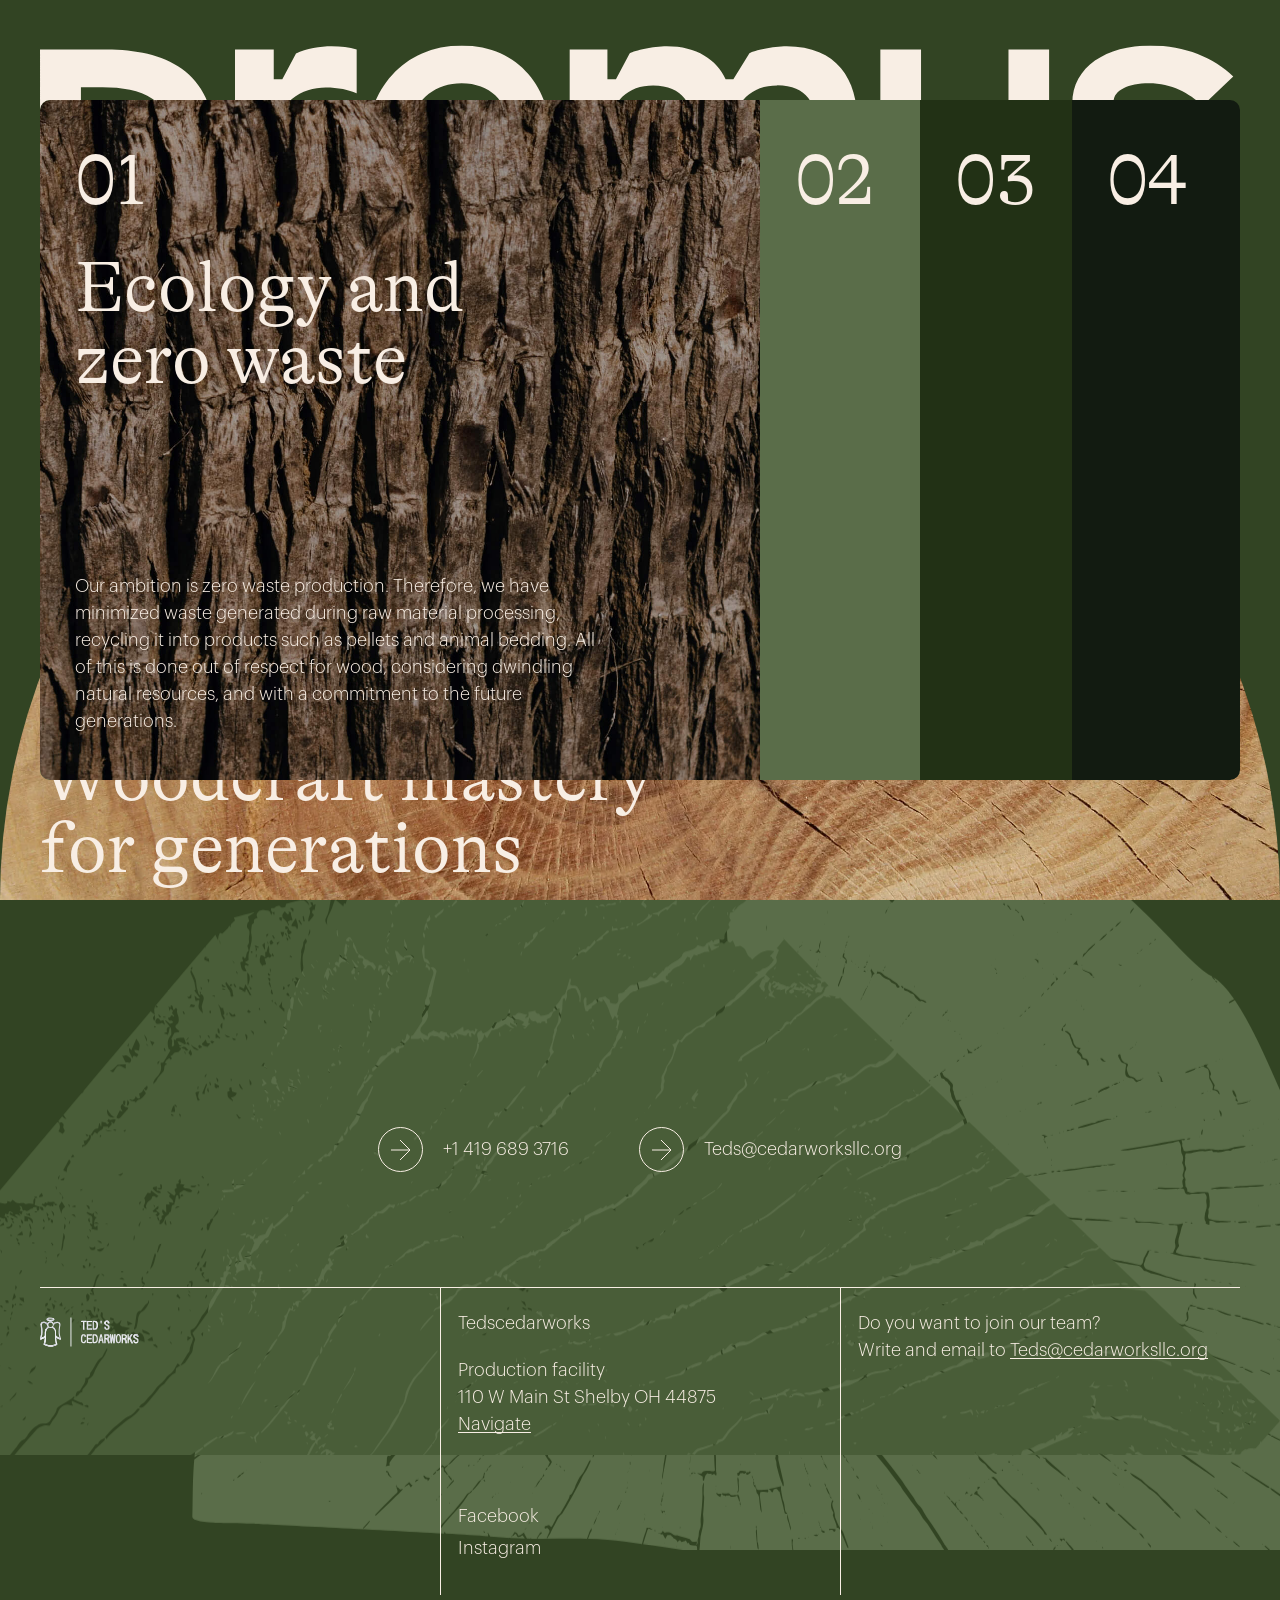
==== commit e98a1f72: "first commit" ====
--- a/index.html
+++ b/index.html
@@ -497,7 +497,7 @@
                             </div>
                             <div class="tab-item-bottom" data-astro-cid-zco67iol>
                                 <div class="tab-item-text text" data-astro-cid-zco67iol>We are well acquainted with the industry and understand the challenges of sourcing high-quality straws. We decided to create a product initially dedicated to our horses, and now we want to share it with you as well. Our animal bedding is an ecological and hypoallergenic product born out of a passion for breeding and a commitment to the well-being of animals.</div>
-                                <!-- <a class="link-underline tab-item-link" href="/about-us.html" title="Read more" target="" data-astro-cid-zco67iol>Read more</a> -->
+                                <a class="link-underline tab-item-link" href="/about-us.html" title="Read more" target="" data-astro-cid-zco67iol>Read more</a>
                             </div>
                         </div>
                         <div class="tab-item" data-id="2" data-astro-cid-zco67iol>
@@ -510,7 +510,7 @@
                             </div>
                             <div class="tab-item-bottom" data-astro-cid-zco67iol>
                                 <div class="tab-item-text text" data-astro-cid-zco67iol>We support environmental conservation and promote eco-friendly solutions. In our production, we prioritize ecology and sustainable development. Our company harnesses solar energy through our photovoltaic farm, aligning our operations with nature. By delivering high-quality products and ensuring harmony with the environment, we are committed to securing the future of our planet.</div>
-                                <!-- <a class="link-underline tab-item-link" href="/about-us.html" title="About us" target="_blank" data-astro-cid-zco67iol>About us</a> -->
+                                <a class="link-underline tab-item-link" href="/about-us.html" title="About us" target="_blank" data-astro-cid-zco67iol>About us</a>
                             </div>
                         </div>
                         <div class="tab-item" data-id="3" data-astro-cid-zco67iol>
@@ -543,7 +543,7 @@
                                         </div>
                                         <div class="text-animation" data-astro-cid-zco67iol>
                                             <div class="glide-tab-item-bottom text" data-astro-cid-zco67iol>
-                                                Our ambition is zero waste production. Therefore, we have minimized waste generated during raw material processing, recycling it into products such as pellets and animal bedding. All of this is done out of respect for wood, considering dwindling natural resources, and with a commitment to the future generations.<a class="link-underline tab-item-link" href="/en/offert/" title="Read more" target="" data-astro-cid-zco67iol>Read more</a>
+                                                Our ambition is zero waste production. Therefore, we have minimized waste generated during raw material processing, recycling it into products such as pellets and animal bedding. All of this is done out of respect for wood, considering dwindling natural resources, and with a commitment to the future generations.<a class="link-underline tab-item-link" href="/offer.html" title="Read more" target="" data-astro-cid-zco67iol>Read more</a>
                                             </div>
                                         </div>
                                     </div>
@@ -555,9 +555,9 @@
                                                 <span class="glide-tab-item-number" data-astro-cid-zco67iol></span>
                                                 <span class="glide-tab-item-t" data-astro-cid-zco67iol>Passion and innovation</span>
                                             </h4>
-                                            <!-- <figure data-astro-cid-zco67iol>
+                                            <figure data-astro-cid-zco67iol>
                                                 <img src="https://Tedscedarworks.dkonto.pl/wp-content/uploads/2023/11/trociny.png" class="glide-tab-item-image" alt="trociny" data-astro-cid-zco67iol width="2000" height="1200" loading="lazy" decoding="async">
-                                            </figure> -->
+                                            </figure>
                                         </div>
                                         <div class="text-animation" data-astro-cid-zco67iol>
                                             <div class="glide-tab-item-bottom text" data-astro-cid-zco67iol>
@@ -579,7 +579,7 @@
                                         </div>
                                         <div class="text-animation" data-astro-cid-zco67iol>
                                             <div class="glide-tab-item-bottom text" data-astro-cid-zco67iol>
-                                                We support environmental conservation and promote eco-friendly solutions. In our production, we prioritize ecology and sustainable development. Our company harnesses solar energy through our photovoltaic farm, aligning our operations with nature. By delivering high-quality products and ensuring harmony with the environment, we are committed to securing the future of our planet.<a class="link-underline tab-item-link" href="/en/about-us" title="About us" target="_blank" data-astro-cid-zco67iol>About us</a>
+                                                We support environmental conservation and promote eco-friendly solutions. In our production, we prioritize ecology and sustainable development. Our company harnesses solar energy through our photovoltaic farm, aligning our operations with nature. By delivering high-quality products and ensuring harmony with the environment, we are committed to securing the future of our planet.<a class="link-underline tab-item-link" href="/about-us.html" title="About us" target="_blank" data-astro-cid-zco67iol>About us</a>
                                             </div>
                                         </div>
                                     </div>
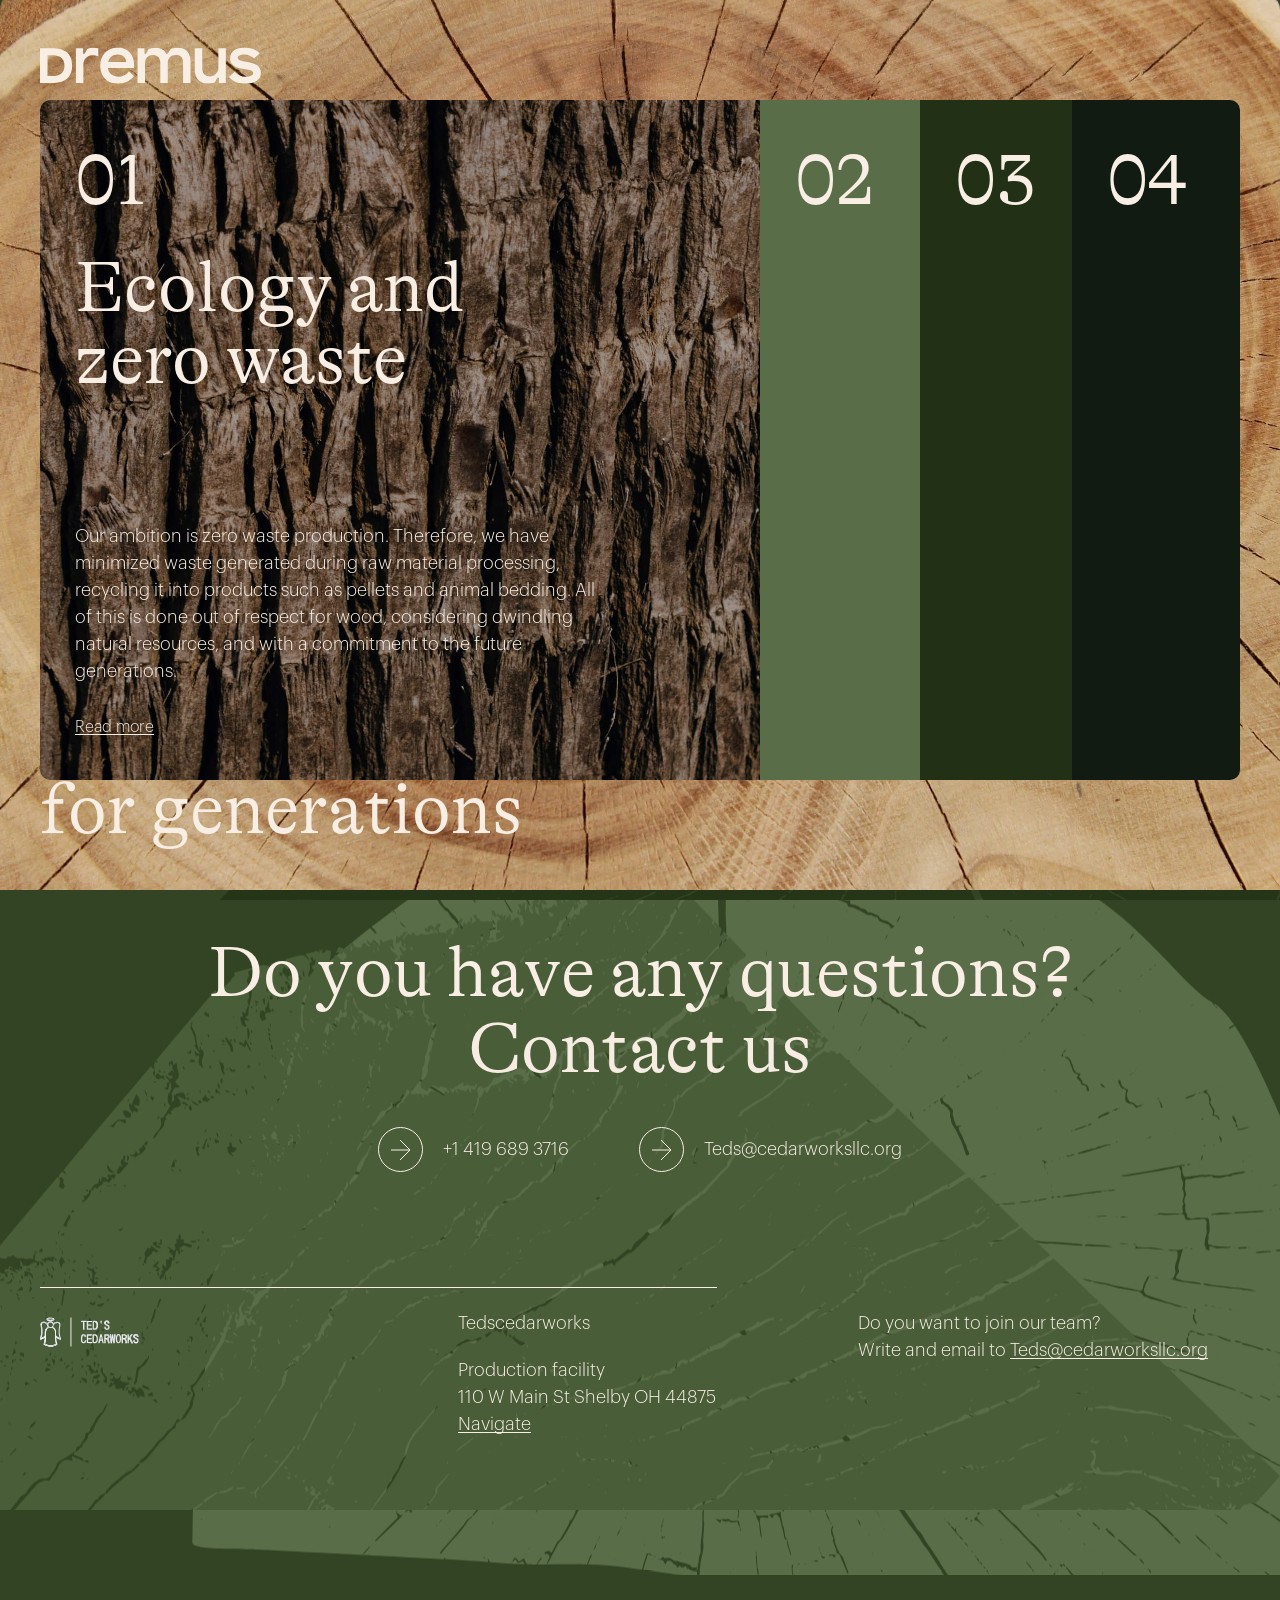
==== commit ee3033cc: "first commit" ====
--- a/index.html
+++ b/index.html
@@ -484,7 +484,7 @@
                             </div>
                             <div class="tab-item-bottom" data-astro-cid-zco67iol>
                                 <div class="tab-item-text text" data-astro-cid-zco67iol>Our ambition is zero waste production. Therefore, we have minimized waste generated during raw material processing, recycling it into products such as pellets and animal bedding. All of this is done out of respect for wood, considering dwindling natural resources, and with a commitment to the future generations.</div>
-                                <!-- <a class="link-underline tab-item-link" href="/offer.html" title="Read more" target="" data-astro-cid-zco67iol>Read more</a> -->
+                                <a class="link-underline tab-item-link" href="/offer.html" title="Read more" target="" data-astro-cid-zco67iol>Read more</a>
                             </div>
                         </div>
                         <div class="tab-item" data-id="1" data-astro-cid-zco67iol>
@@ -543,7 +543,7 @@
                                         </div>
                                         <div class="text-animation" data-astro-cid-zco67iol>
                                             <div class="glide-tab-item-bottom text" data-astro-cid-zco67iol>
-                                                Our ambition is zero waste production. Therefore, we have minimized waste generated during raw material processing, recycling it into products such as pellets and animal bedding. All of this is done out of respect for wood, considering dwindling natural resources, and with a commitment to the future generations.<a class="link-underline tab-item-link" href="/offer.html" title="Read more" target="" data-astro-cid-zco67iol>Read more</a>
+                                                Our ambition is zero waste production. Therefore, we have minimized waste generated during raw material processing, recycling it into products such as pellets and animal bedding. All of this is done out of respect for wood, considering dwindling natural resources, and with a commitment to the future generations.<a class="link-underline tab-item-link" href="/offer.html" title="Read more" target="" data-astro-cid-zco67iol></a>
                                             </div>
                                         </div>
                                     </div>
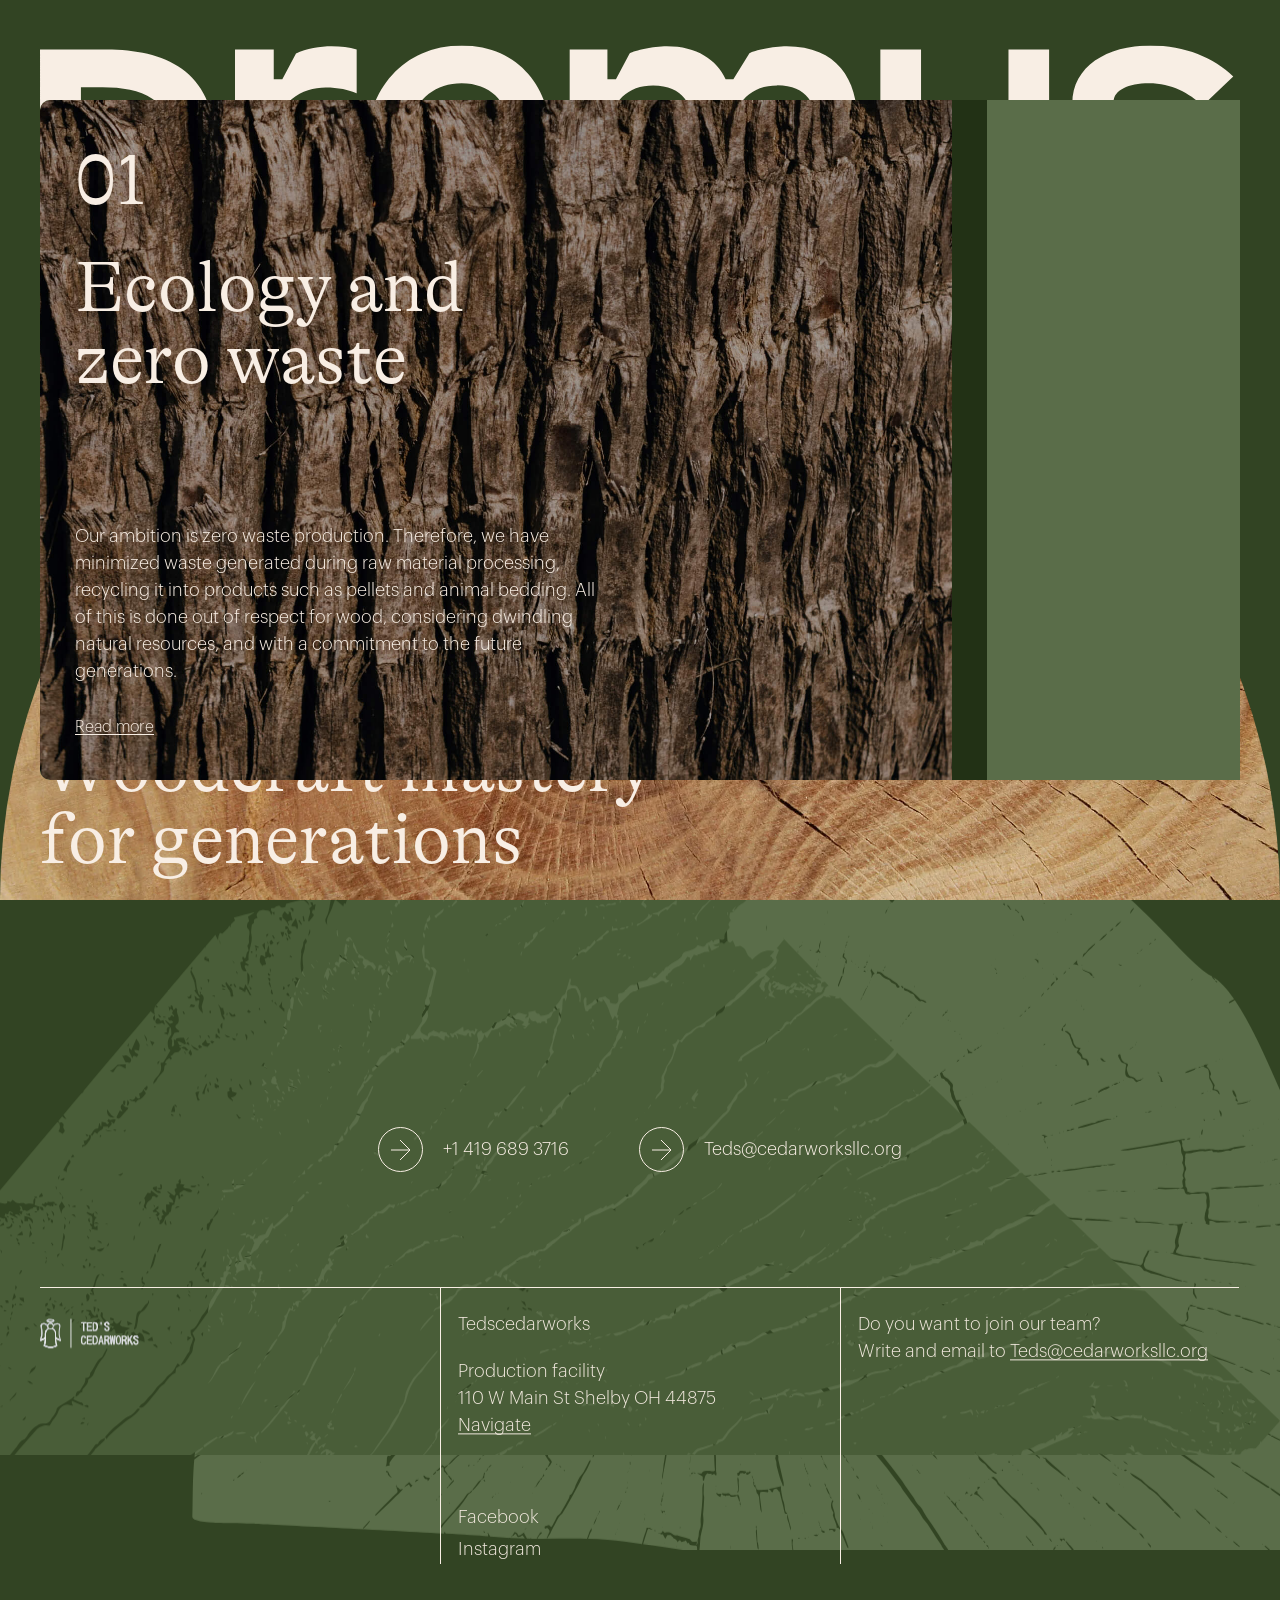
==== commit c47d476c: "first commit" ====
--- a/index.html
+++ b/index.html
@@ -491,7 +491,7 @@
                             <!-- <figure data-astro-cid-zco67iol>
                                 <img src="https://Tedscedarworks.dkonto.pl/wp-content/uploads/2023/11/trociny.png" class="tab-item-img" alt="trociny" data-astro-cid-zco67iol width="2000" height="1200" loading="lazy" decoding="async">
                             </figure> -->
-                            <div class="tab-item-top" data-astro-cid-zco67iol>
+                            <!-- <div class="tab-item-top" data-astro-cid-zco67iol>
                                 <span class="tab-item-number" data-astro-cid-zco67iol>02</span>
                                 <span class="tab-item-title" data-astro-cid-zco67iol>Passion and innovation</span>
                             </div>
@@ -499,7 +499,7 @@
                                 <div class="tab-item-text text" data-astro-cid-zco67iol>We are well acquainted with the industry and understand the challenges of sourcing high-quality straws. We decided to create a product initially dedicated to our horses, and now we want to share it with you as well. Our animal bedding is an ecological and hypoallergenic product born out of a passion for breeding and a commitment to the well-being of animals.</div>
                                 <a class="link-underline tab-item-link" href="/about-us.html" title="Read more" target="" data-astro-cid-zco67iol>Read more</a>
                             </div>
-                        </div>
+                        </div> -->
                         <div class="tab-item" data-id="2" data-astro-cid-zco67iol>
                             <figure data-astro-cid-zco67iol>
                                 <img src="Tedscedarworks/11/energia-Edit.png" class="tab-item-img" alt="energia-Edit" data-astro-cid-zco67iol width="2000" height="1200" loading="lazy" decoding="async">
@@ -561,7 +561,7 @@
                                         </div>
                                         <div class="text-animation" data-astro-cid-zco67iol>
                                             <div class="glide-tab-item-bottom text" data-astro-cid-zco67iol>
-                                                We are well acquainted with the industry and understand the challenges of sourcing high-quality straws. We decided to create a product initially dedicated to our horses, and now we want to share it with you as well. Our animal bedding is an ecological and hypoallergenic product born out of a passion for breeding and a commitment to the well-being of animals.<a class="link-underline tab-item-link" href="https://sklep.Tedscedarworks.pl" title="Read more" target="" data-astro-cid-zco67iol>Read more</a>
+                                                We are well acquainted with the industry and understand the challenges of sourcing high-quality straws. We decided to create a product initially dedicated to our horses, and now we want to share it with you as well. Our animal bedding is an ecological and hypoallergenic product born out of a passion for breeding and a commitment to the well-being of animals.<a class="link-underline tab-item-link" href="/index.html" title="Read more" target="" data-astro-cid-zco67iol>Read more</a>
                                             </div>
                                         </div>
                                     </div>
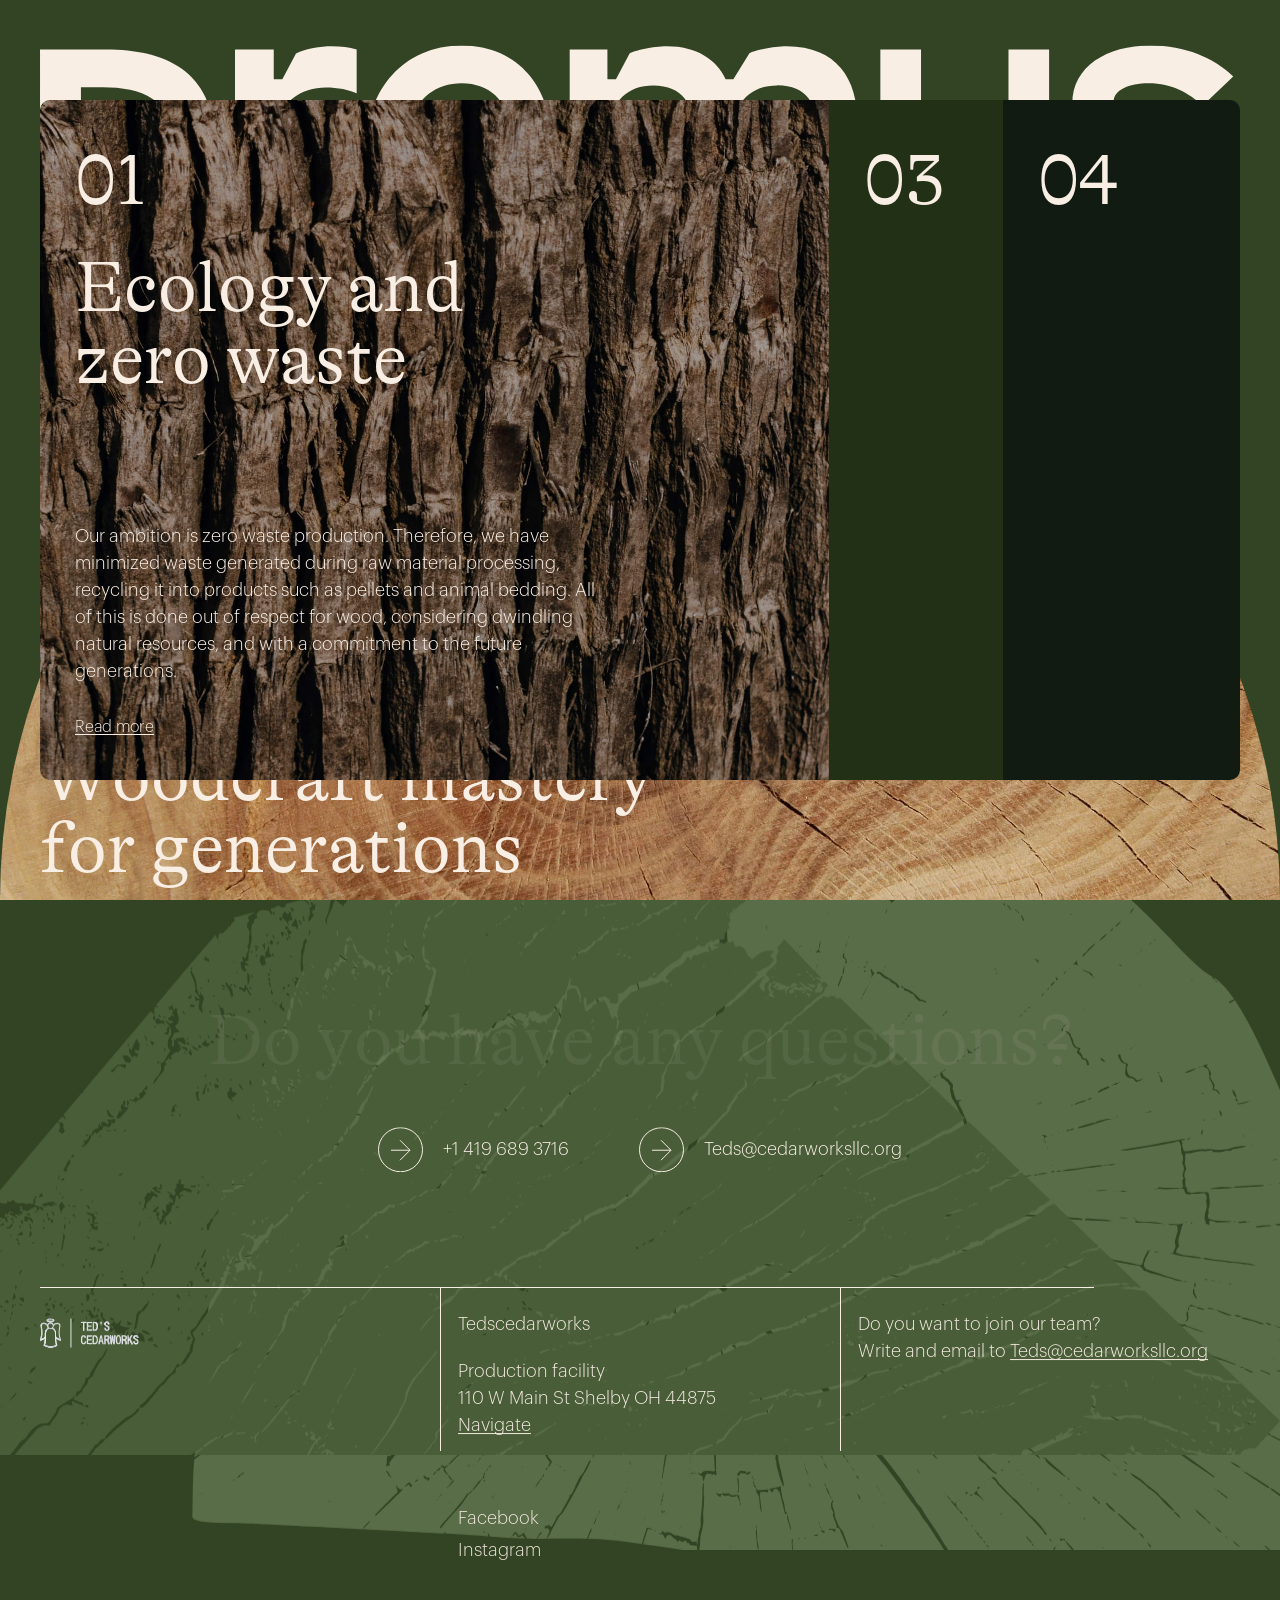
==== commit 0be099f9: "first commit" ====
--- a/index.html
+++ b/index.html
@@ -487,7 +487,7 @@
                                 <a class="link-underline tab-item-link" href="/offer.html" title="Read more" target="" data-astro-cid-zco67iol>Read more</a>
                             </div>
                         </div>
-                        <div class="tab-item" data-id="1" data-astro-cid-zco67iol>
+                        <!-- <div class="tab-item" data-id="1" data-astro-cid-zco67iol> -->
                             <!-- <figure data-astro-cid-zco67iol>
                                 <img src="https://Tedscedarworks.dkonto.pl/wp-content/uploads/2023/11/trociny.png" class="tab-item-img" alt="trociny" data-astro-cid-zco67iol width="2000" height="1200" loading="lazy" decoding="async">
                             </figure> -->
@@ -555,13 +555,13 @@
                                                 <span class="glide-tab-item-number" data-astro-cid-zco67iol></span>
                                                 <span class="glide-tab-item-t" data-astro-cid-zco67iol>Passion and innovation</span>
                                             </h4>
-                                            <figure data-astro-cid-zco67iol>
+                                            <!-- <figure data-astro-cid-zco67iol>
                                                 <img src="https://Tedscedarworks.dkonto.pl/wp-content/uploads/2023/11/trociny.png" class="glide-tab-item-image" alt="trociny" data-astro-cid-zco67iol width="2000" height="1200" loading="lazy" decoding="async">
-                                            </figure>
+                                            </figure> -->
                                         </div>
                                         <div class="text-animation" data-astro-cid-zco67iol>
                                             <div class="glide-tab-item-bottom text" data-astro-cid-zco67iol>
-                                                We are well acquainted with the industry and understand the challenges of sourcing high-quality straws. We decided to create a product initially dedicated to our horses, and now we want to share it with you as well. Our animal bedding is an ecological and hypoallergenic product born out of a passion for breeding and a commitment to the well-being of animals.<a class="link-underline tab-item-link" href="/index.html" title="Read more" target="" data-astro-cid-zco67iol>Read more</a>
+                                                We are well acquainted with the industry and understand the challenges of sourcing high-quality straws. We decided to create a product initially dedicated to our horses, and now we want to share it with you as well. Our animal bedding is an ecological and hypoallergenic product born out of a passion for breeding and a commitment to the well-being of animals.<a class="link-underline tab-item-link" href="/index.html" title="Read more" target="" data-astro-cid-zco67iol></a>
                                             </div>
                                         </div>
                                     </div>
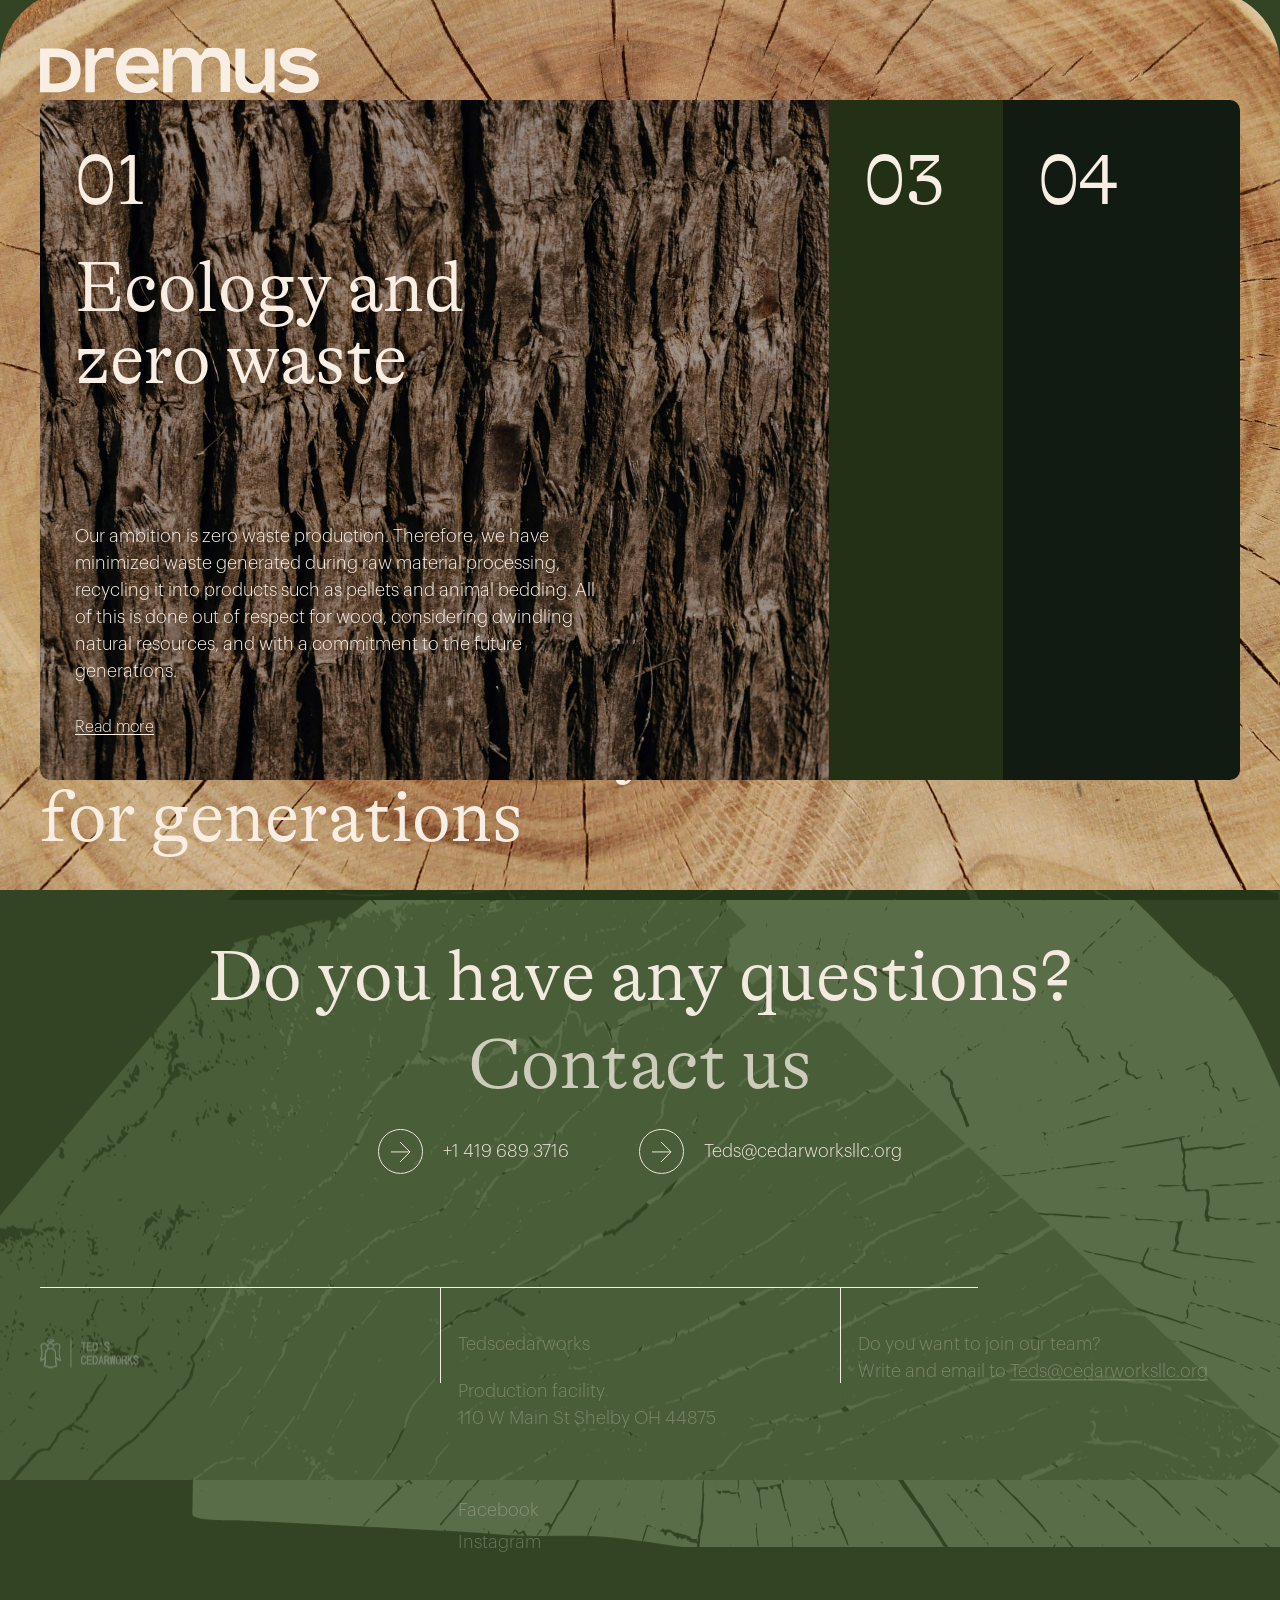
==== commit 41cfe587: "first commit" ====
--- a/index.html
+++ b/index.html
@@ -860,7 +860,7 @@
                                     <p>
                                         Production facility<br/>
                                         110 W Main St Shelby OH 44875<br/>
-                                        <a href="https://www.google.com/maps/dir//dremus+Muszy%C5%84ski,+Gorczyn+45,+98-100+%C5%81ask/@51.5697397,19.129734,17z/data=!4m8!4m7!1m0!1m5!1m1!1s0x471a46b8744483f5:0xe07a25eb7ed2c651!2m2!1d19.1323089!2d51.5697364?entry=ttu" target="_blank" rel="noopener">Navigate</a>
+                                        <!-- <a href="https://www.google.com/maps/dir//dremus+Muszy%C5%84ski,+Gorczyn+45,+98-100+%C5%81ask/@51.5697397,19.129734,17z/data=!4m8!4m7!1m0!1m5!1m1!1s0x471a46b8744483f5:0xe07a25eb7ed2c651!2m2!1d19.1323089!2d51.5697364?entry=ttu" target="_blank" rel="noopener">Navigate</a> -->
                                     </p>
                                 </div>
                             </div>
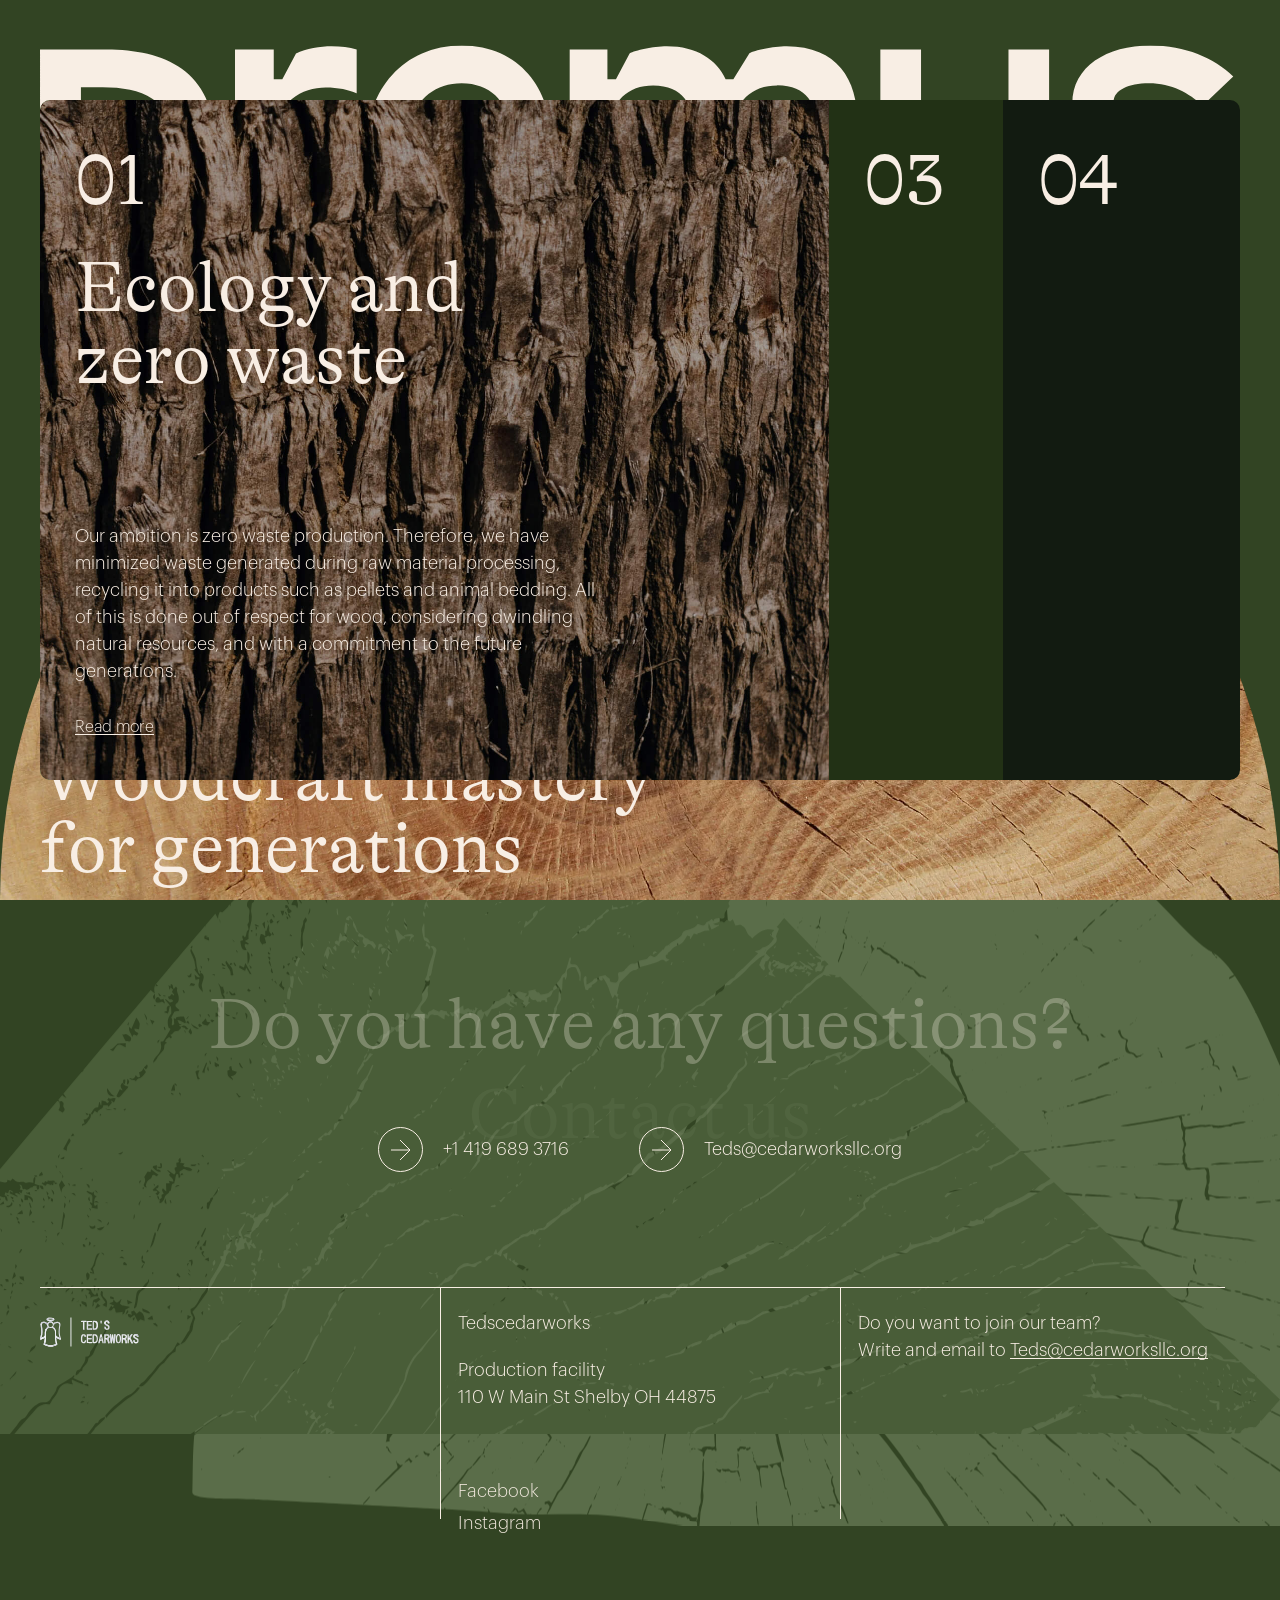
==== commit b033be11: "first commit" ====
--- a/index.html
+++ b/index.html
@@ -428,7 +428,7 @@
                                             </svg>
                                         </div>
                                         <div class="text-animation" data-astro-cid-63riswmy>
-                                            <div class="slide-item-bottom text" data-astro-cid-63riswmy>We have invested in creating one of Europe &#39;s most advanced machine parks. Precision, quality, and respect for raw materials are the values that define each of our projects.</div>
+                                            <div class="slide-item-bottom text" data-astro-cid-63riswmy>We have invested in creating one of U.S &#39;s most advanced machine parks. Precision, quality, and respect for raw materials are the values that define each of our projects.</div>
                                         </div>
                                     </a>
                                 </li>
@@ -713,14 +713,14 @@
                     <div class="line-mobile" data-astro-cid-gcn2mc3v></div>
                     <h4 class="title-1 footer-title title-animation" data-astro-cid-gcn2mc3v>Do you have any questions? Contact us</h4>
                     <div class="d-flex align-items-center footer-contact text-animation" data-astro-cid-gcn2mc3v>
-                        <a class="d-flex align-items-center footer-contact-link footer-contact-left" href="tel:+48436762233" data-astro-cid-gcn2mc3v>
+                        <a class="d-flex align-items-center footer-contact-link footer-contact-left" href="tel:+14196893716" data-astro-cid-gcn2mc3v>
                             <svg width="45" height="45" viewBox="0 0 45 45" fill="none" xmlns="http://www.w3.org/2000/svg" data-astro-cid-gcn2mc3v>
                                 <circle cx="22.5" cy="22.5" r="22" stroke="#F8EEE4" data-astro-cid-gcn2mc3v></circle>
                                 <path d="M13 23H32M32 23L22 13M32 23L22 33" stroke="#F8EEE4" data-astro-cid-gcn2mc3v></path>
                             </svg>
                             <span class="text" data-astro-cid-gcn2mc3v>+1 419 689 3716</span>
                         </a>
-                        <a class="d-flex align-items-center footer-contact-link footer-contact-right" href="mailto:Teds@cedarworksllc" data-astro-cid-gcn2mc3v>
+                        <a class="d-flex align-items-center footer-contact-link footer-contact-right" href="mailto:Teds@cedarworksllc.org" data-astro-cid-gcn2mc3v>
                             <svg width="45" height="45" viewBox="0 0 45 45" fill="none" xmlns="http://www.w3.org/2000/svg" data-astro-cid-gcn2mc3v>
                                 <circle cx="22.5" cy="22.5" r="22" stroke="#F8EEE4" data-astro-cid-gcn2mc3v></circle>
                                 <path d="M13 23H32M32 23L22 13M32 23L22 33" stroke="#F8EEE4" data-astro-cid-gcn2mc3v></path>
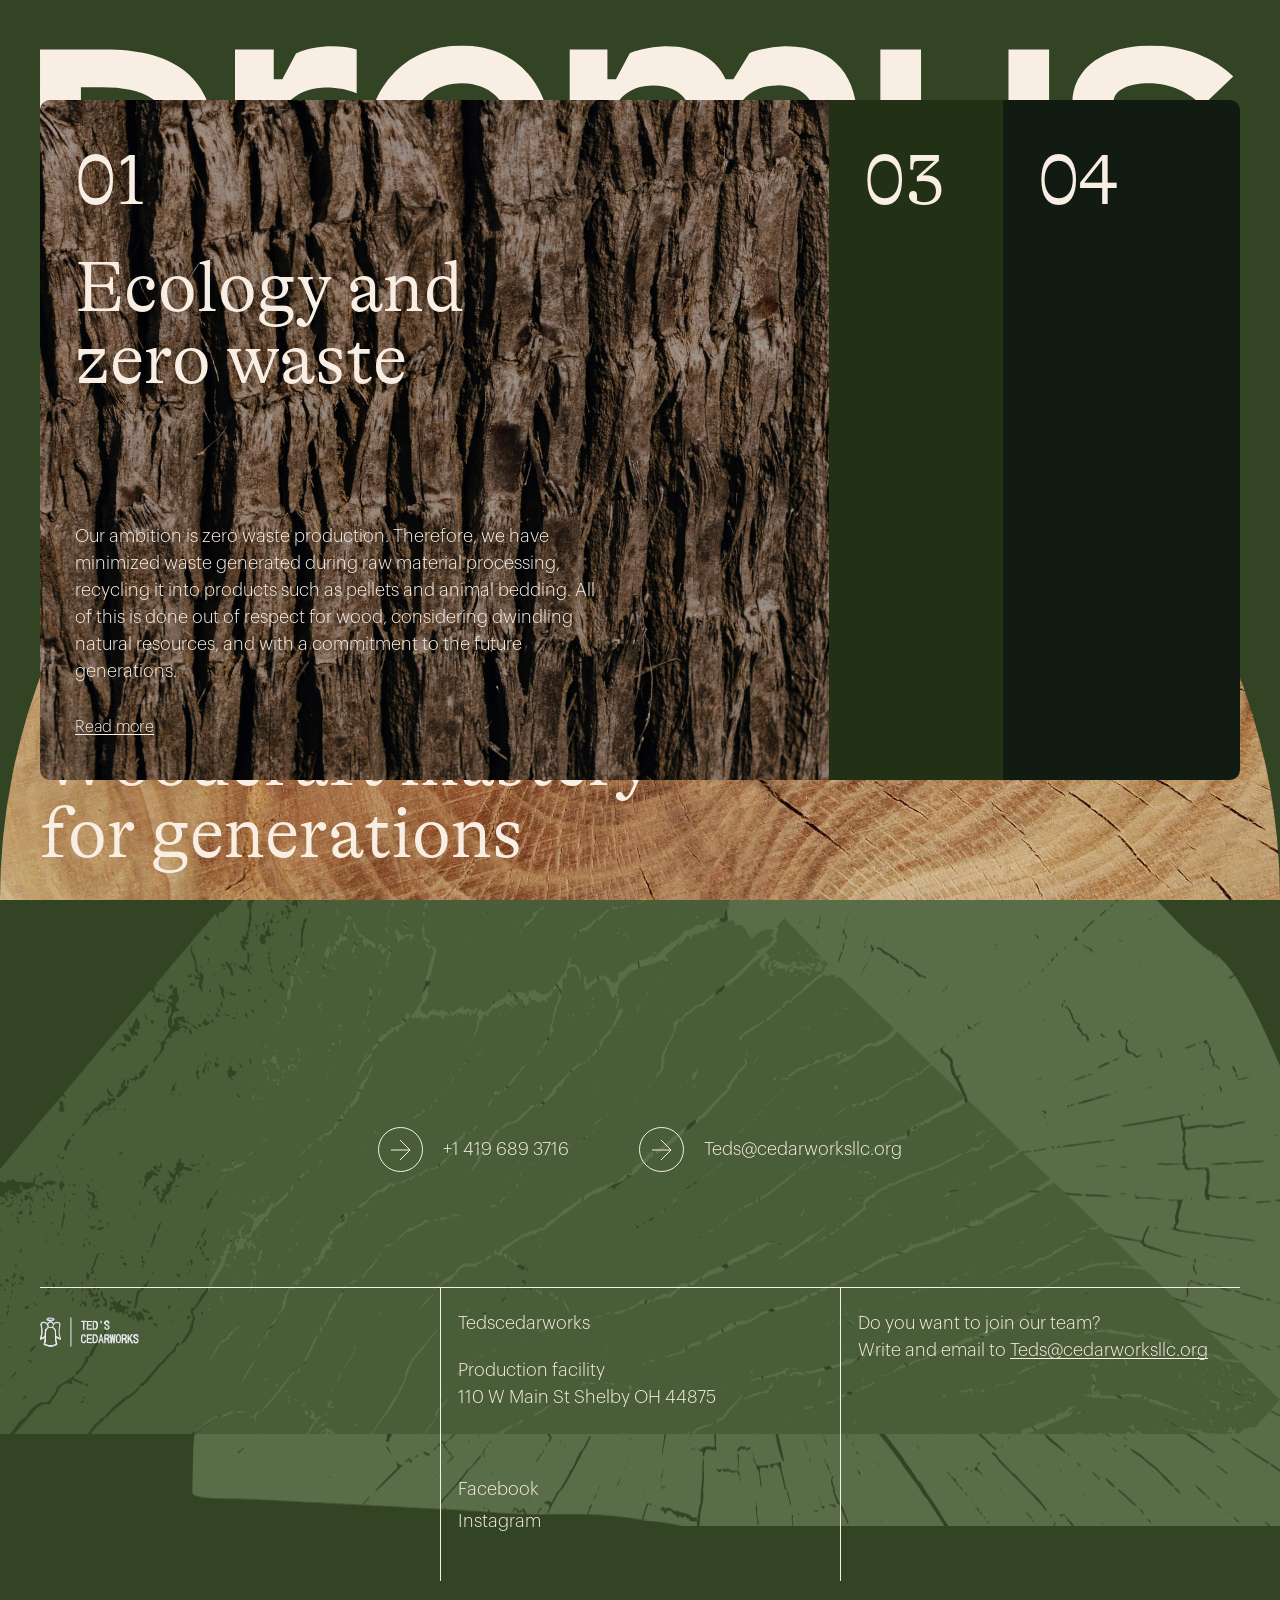
==== commit 004791ed: "first commit" ====
--- a/index.html
+++ b/index.html
@@ -428,7 +428,7 @@
                                             </svg>
                                         </div>
                                         <div class="text-animation" data-astro-cid-63riswmy>
-                                            <div class="slide-item-bottom text" data-astro-cid-63riswmy>We have invested in creating one of U.S &#39;s most advanced machine parks. Precision, quality, and respect for raw materials are the values that define each of our projects.</div>
+                                            <div class="slide-item-bottom text" data-astro-cid-63riswmy>We have invested in creating one of U.S most advanced machine parks. Precision, quality, and respect for raw materials are the values that define each of our projects.</div>
                                         </div>
                                     </a>
                                 </li>
